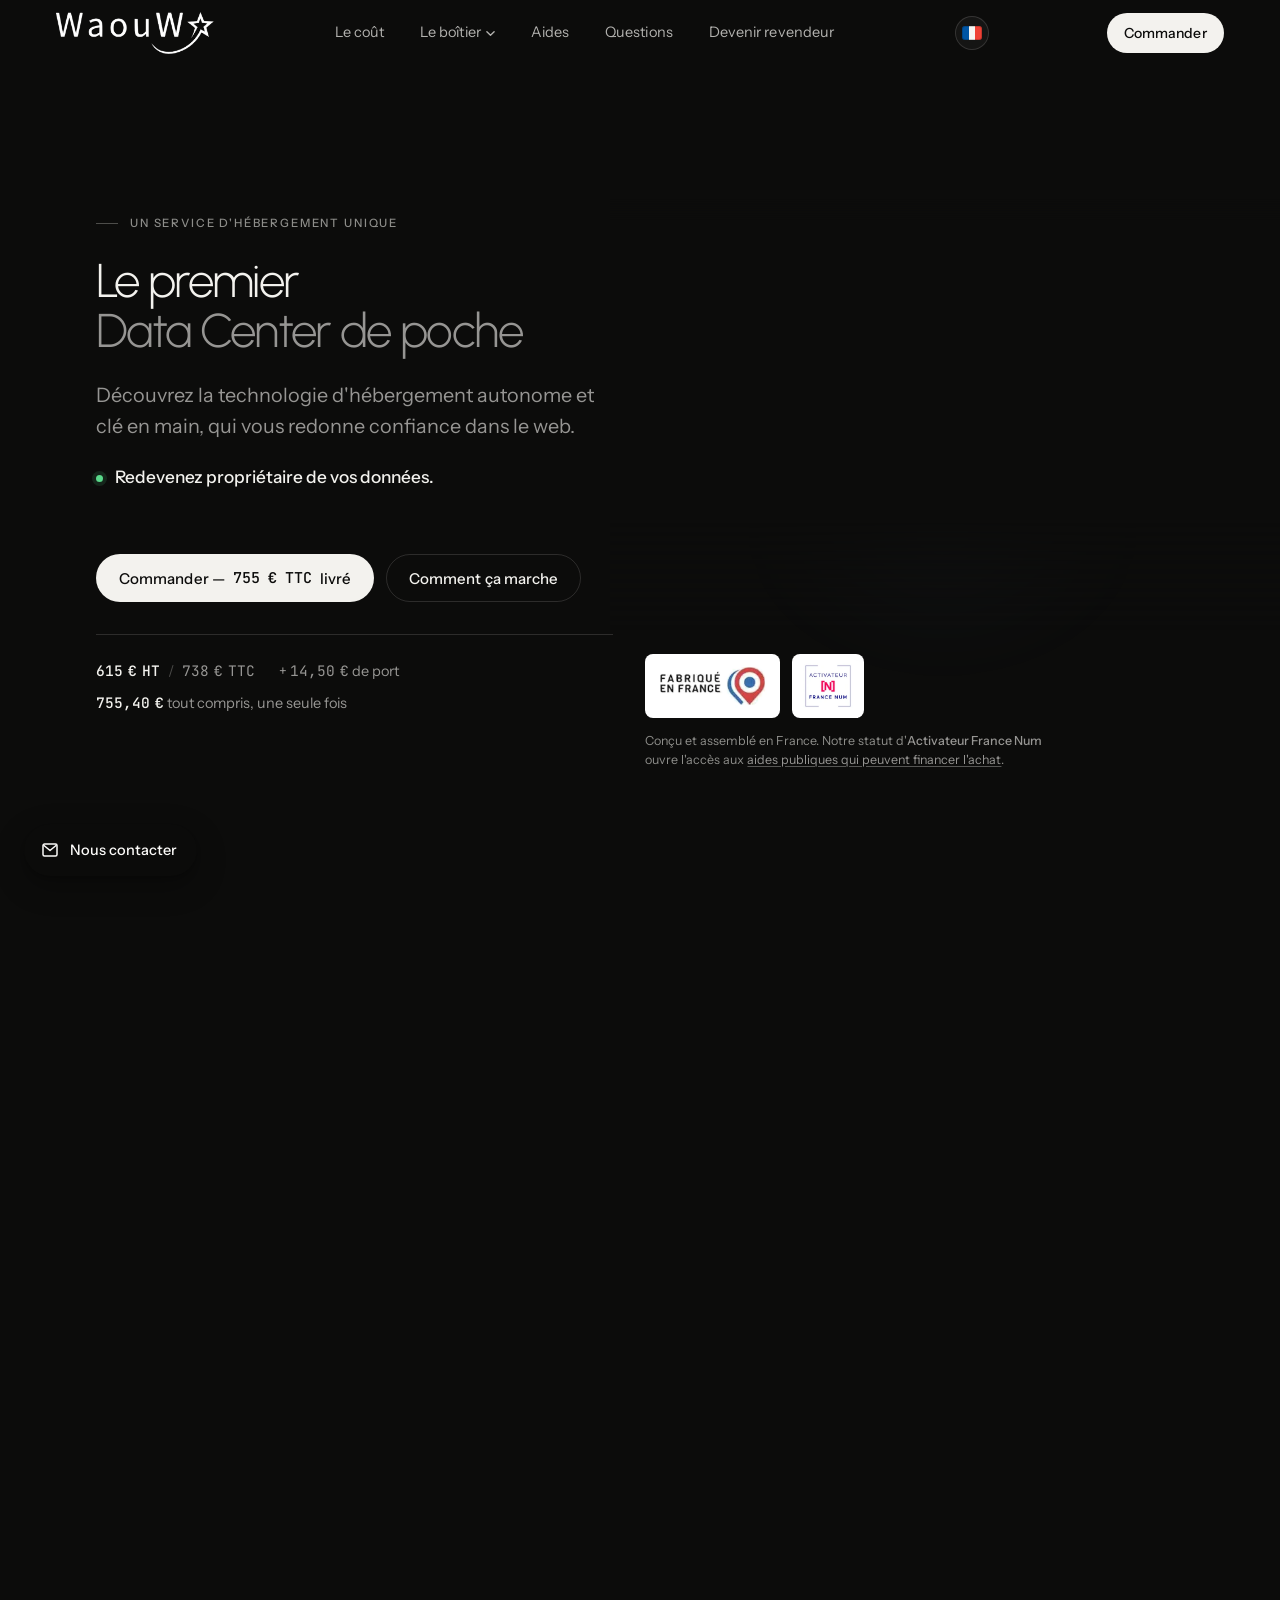
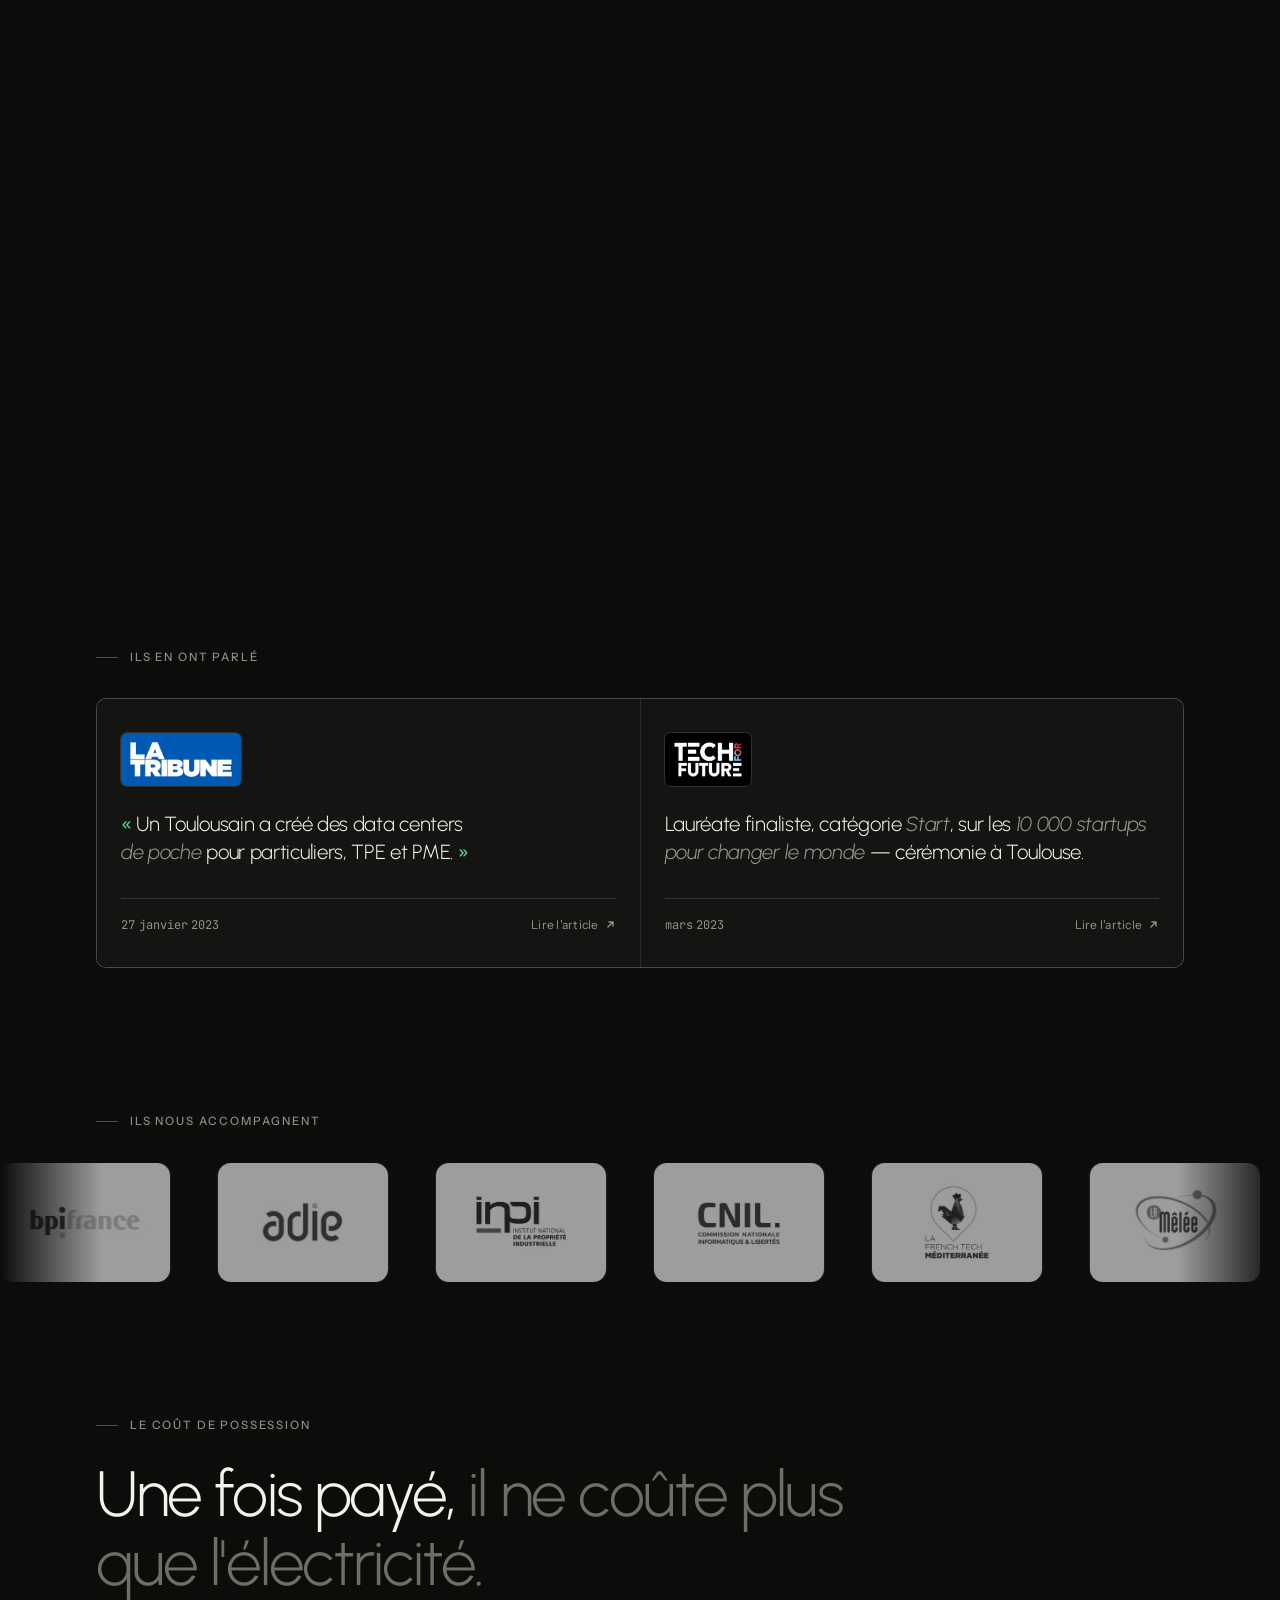
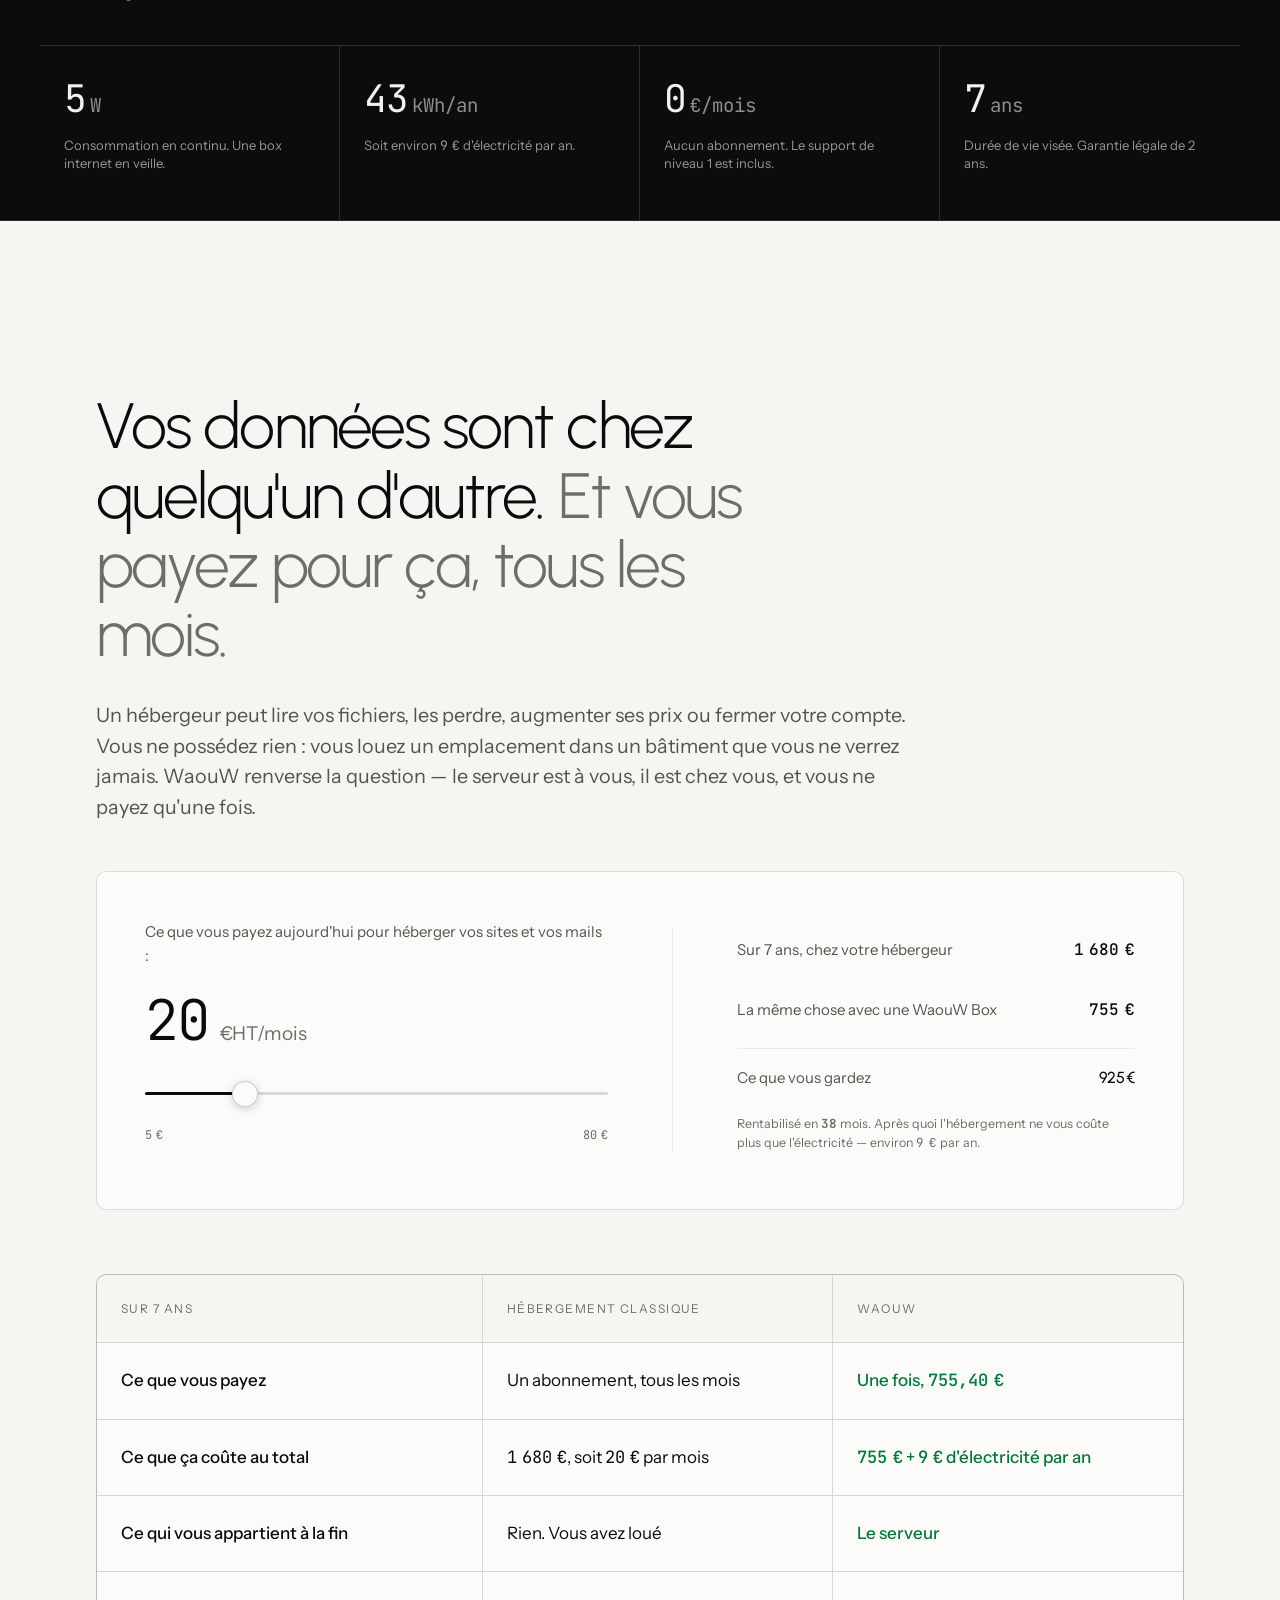
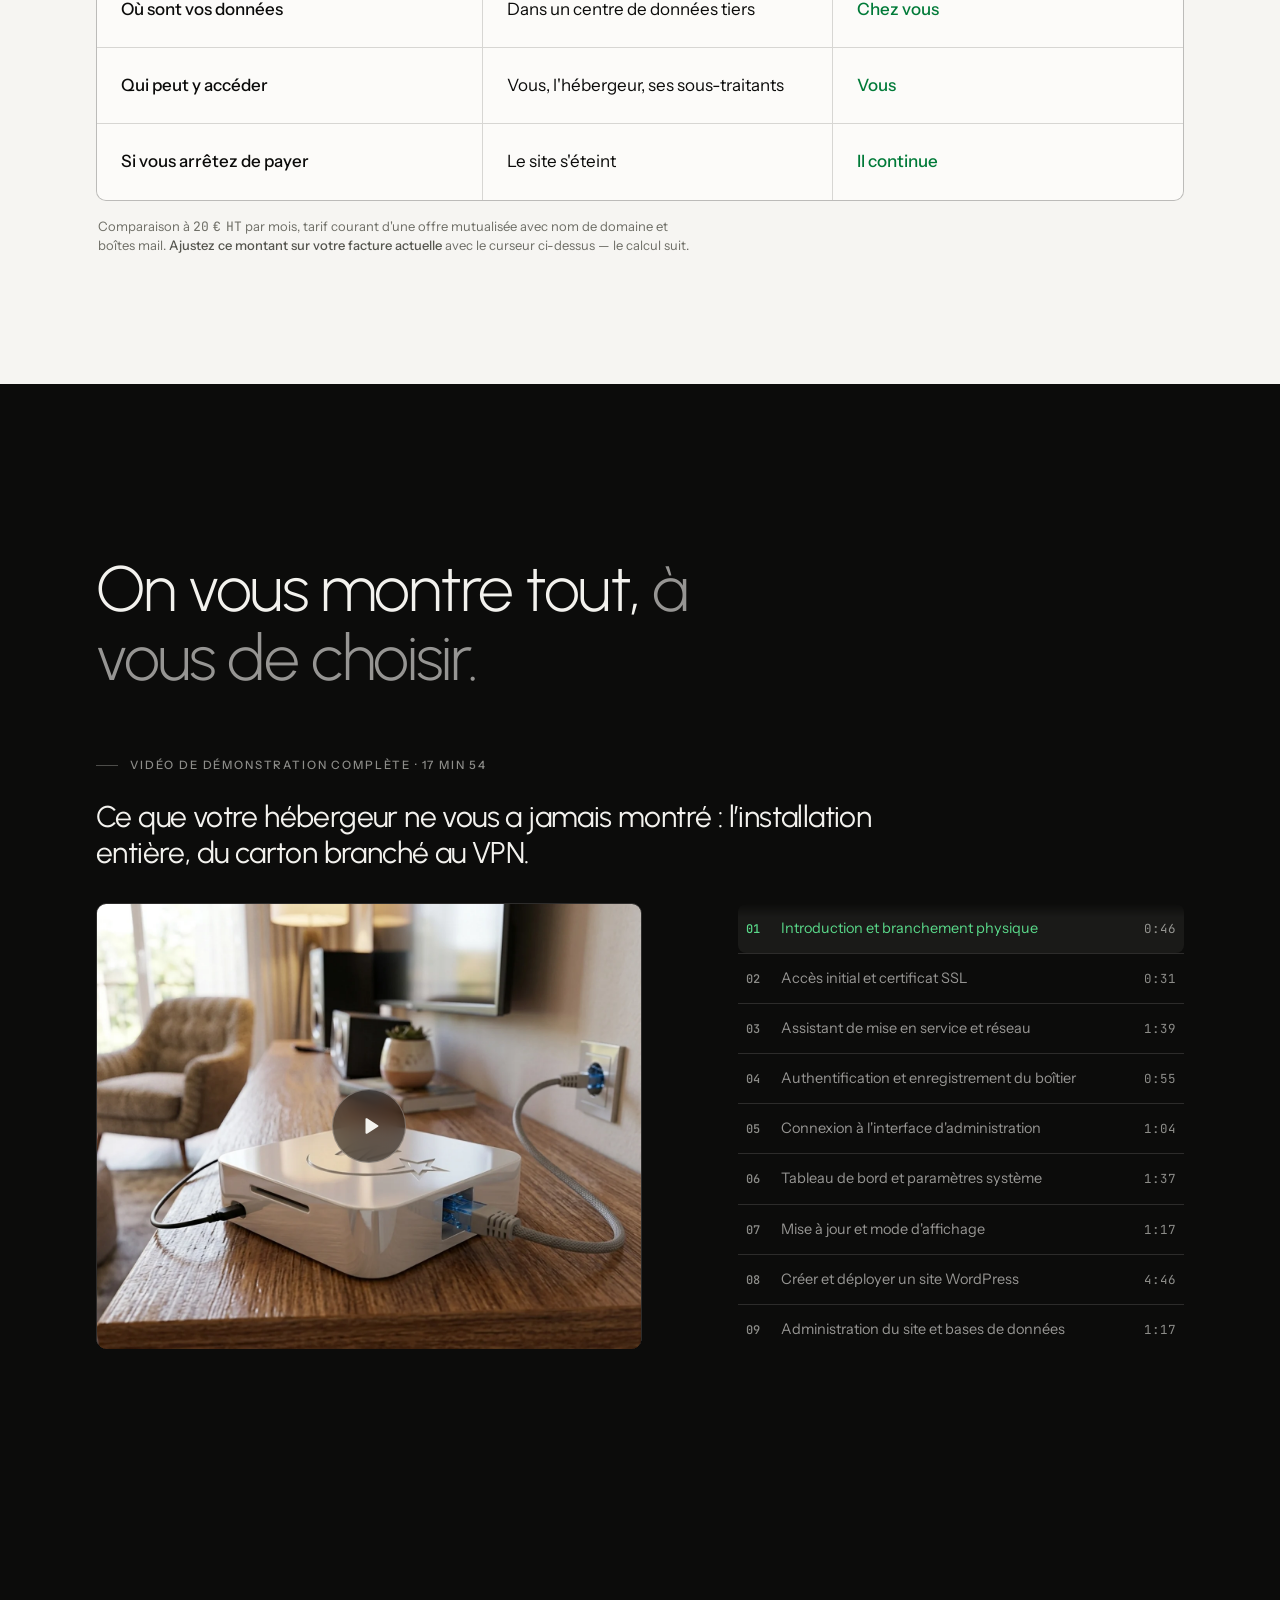
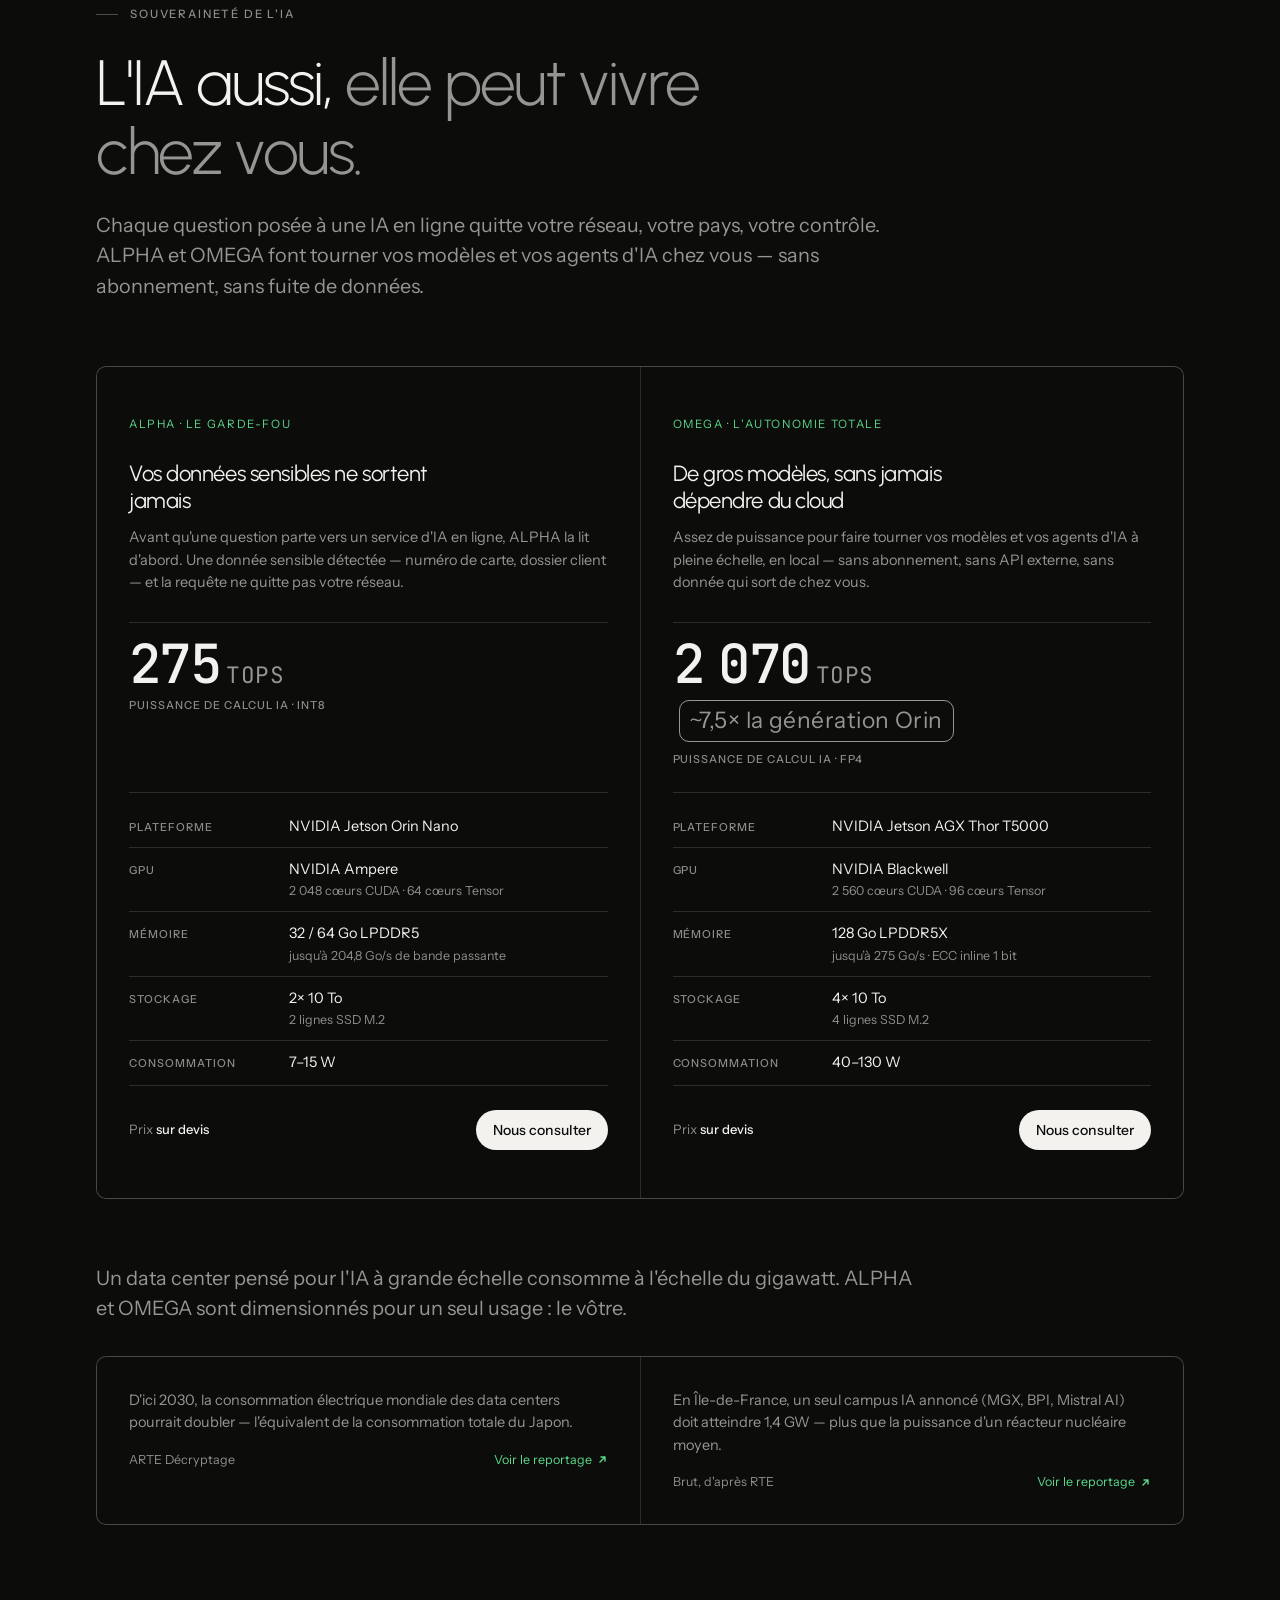
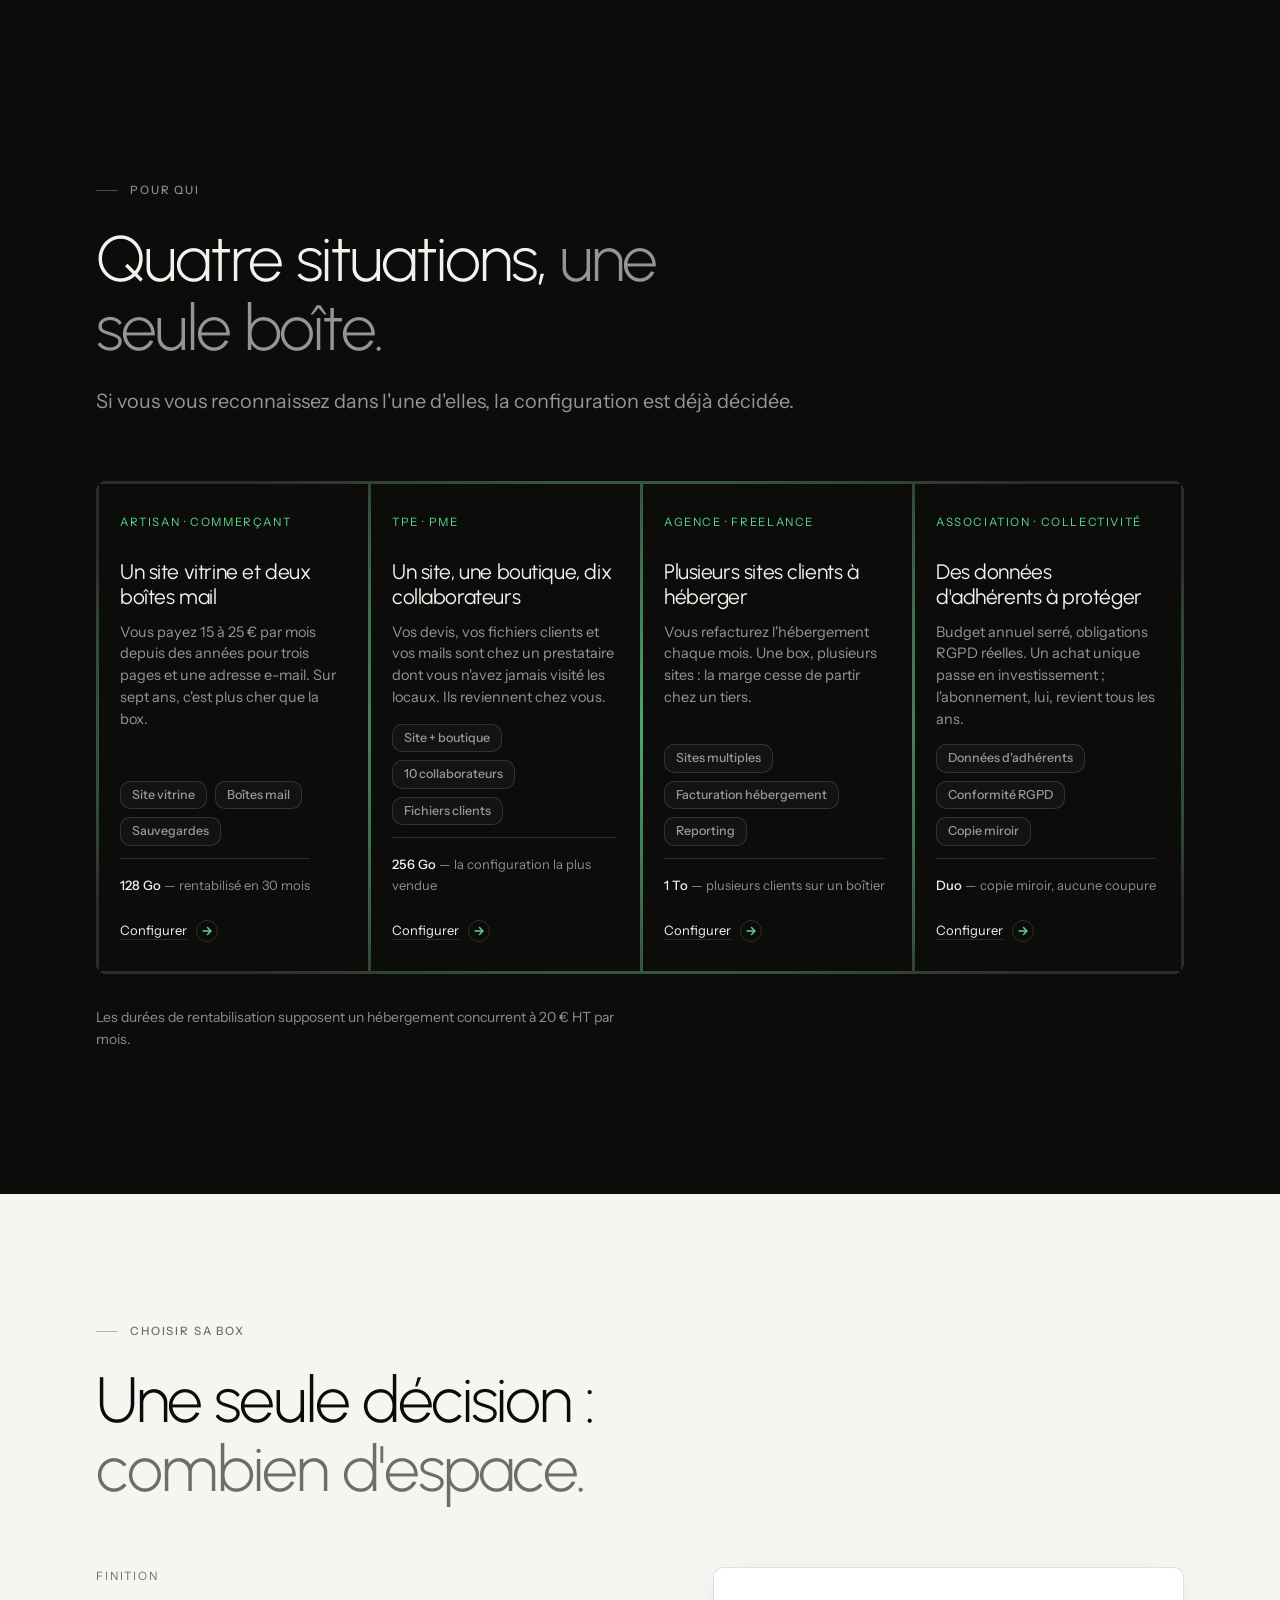
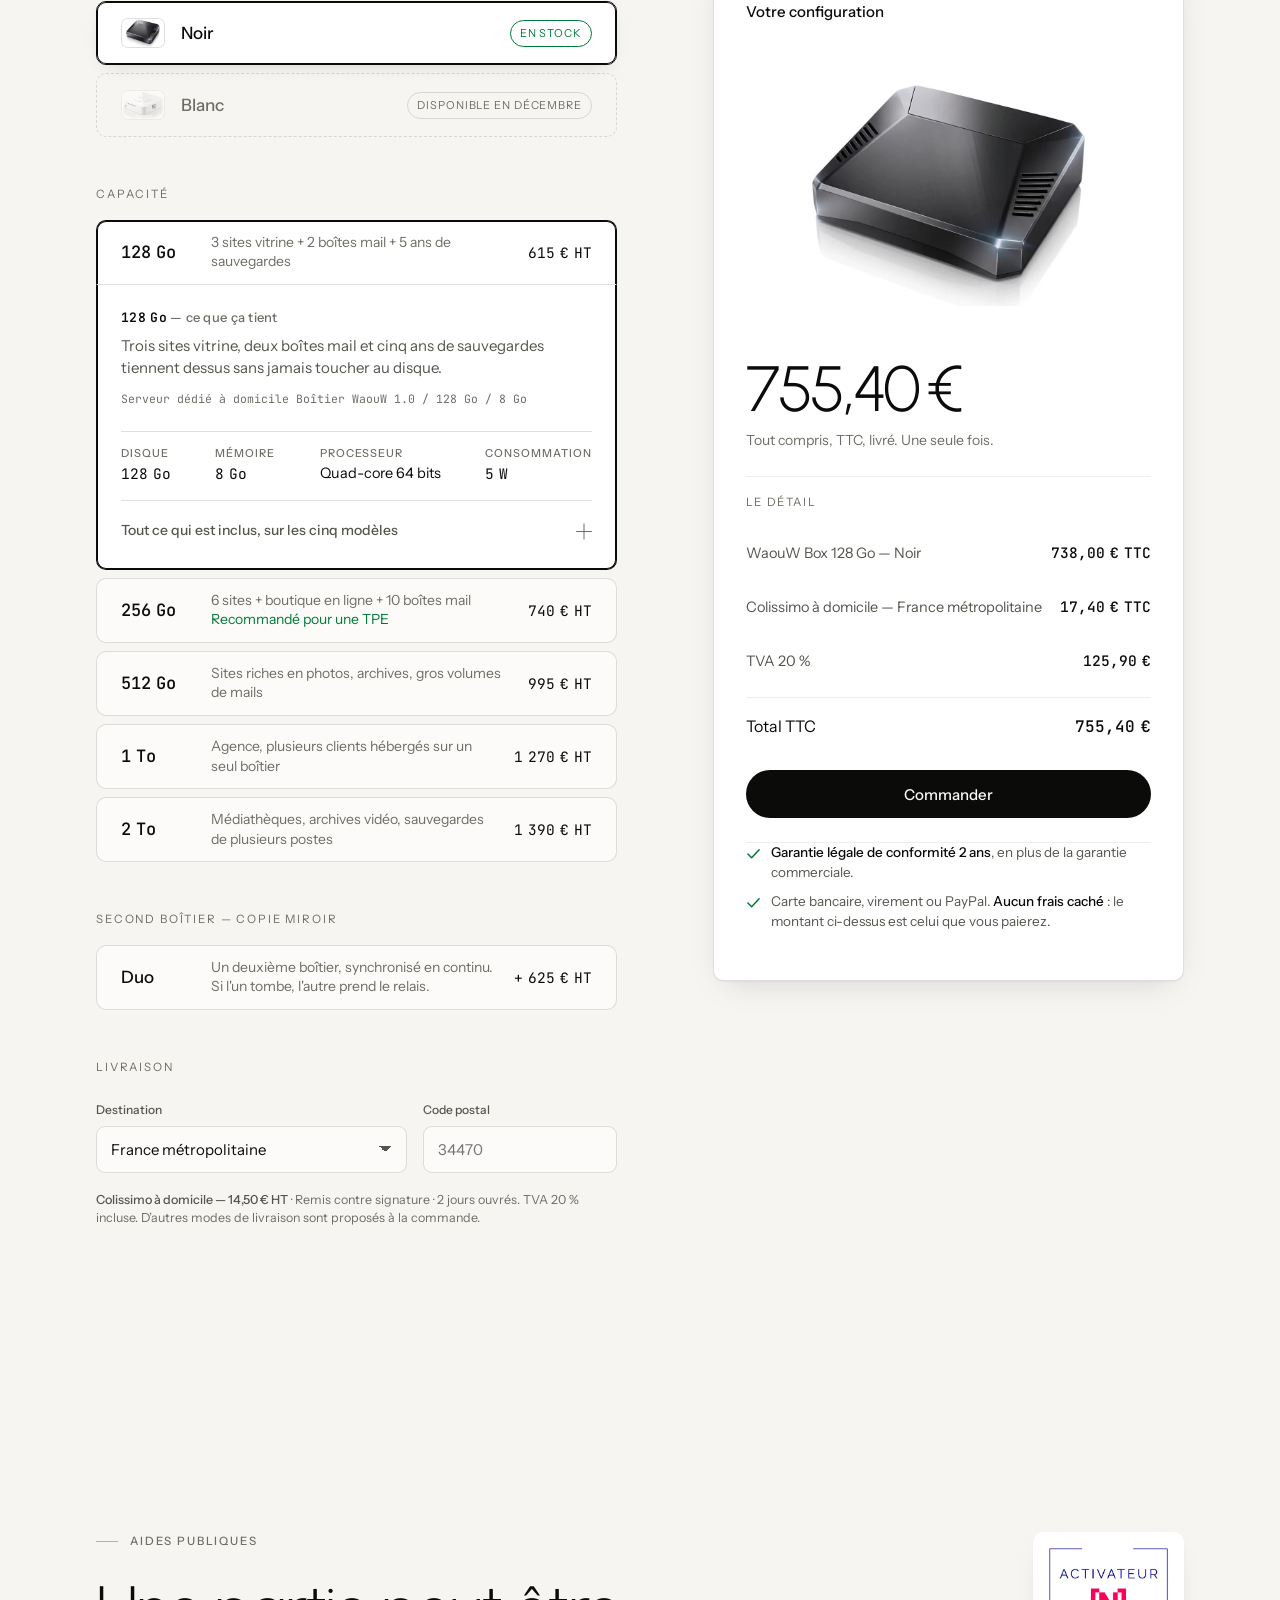
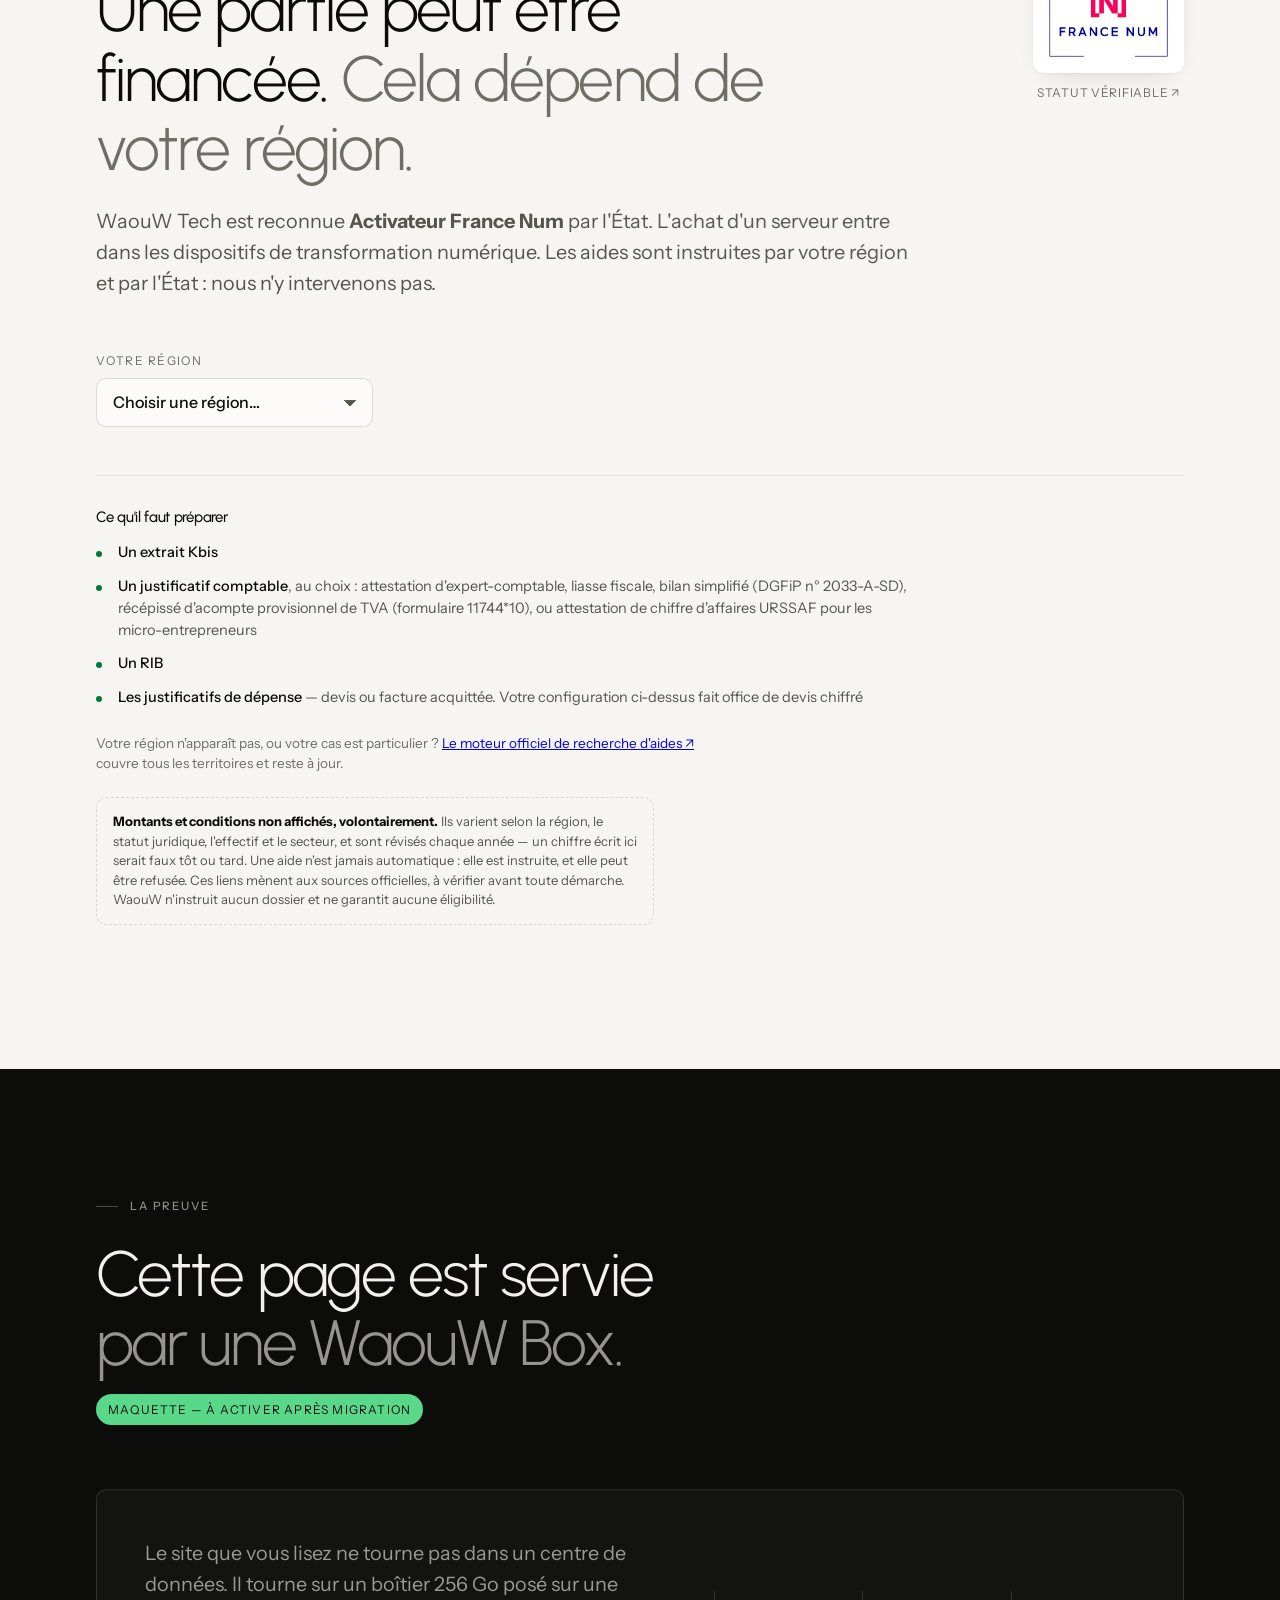
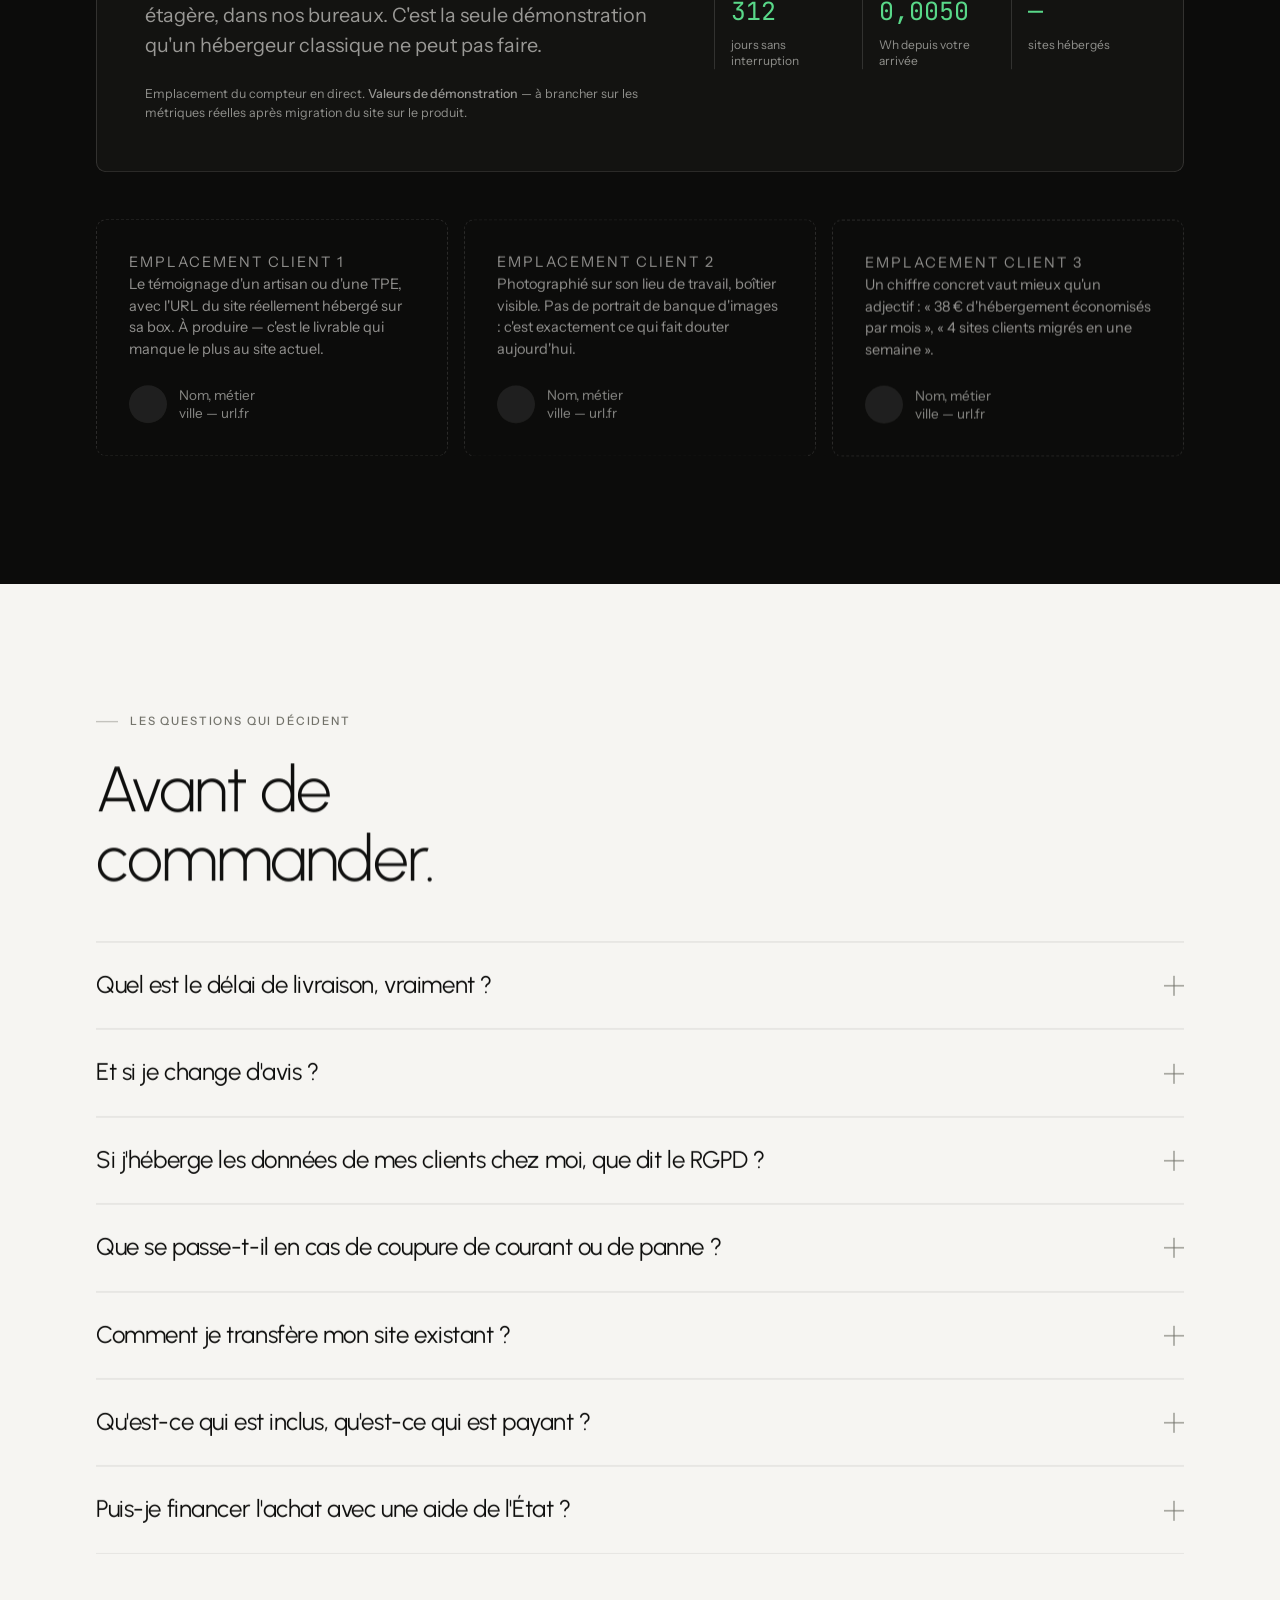
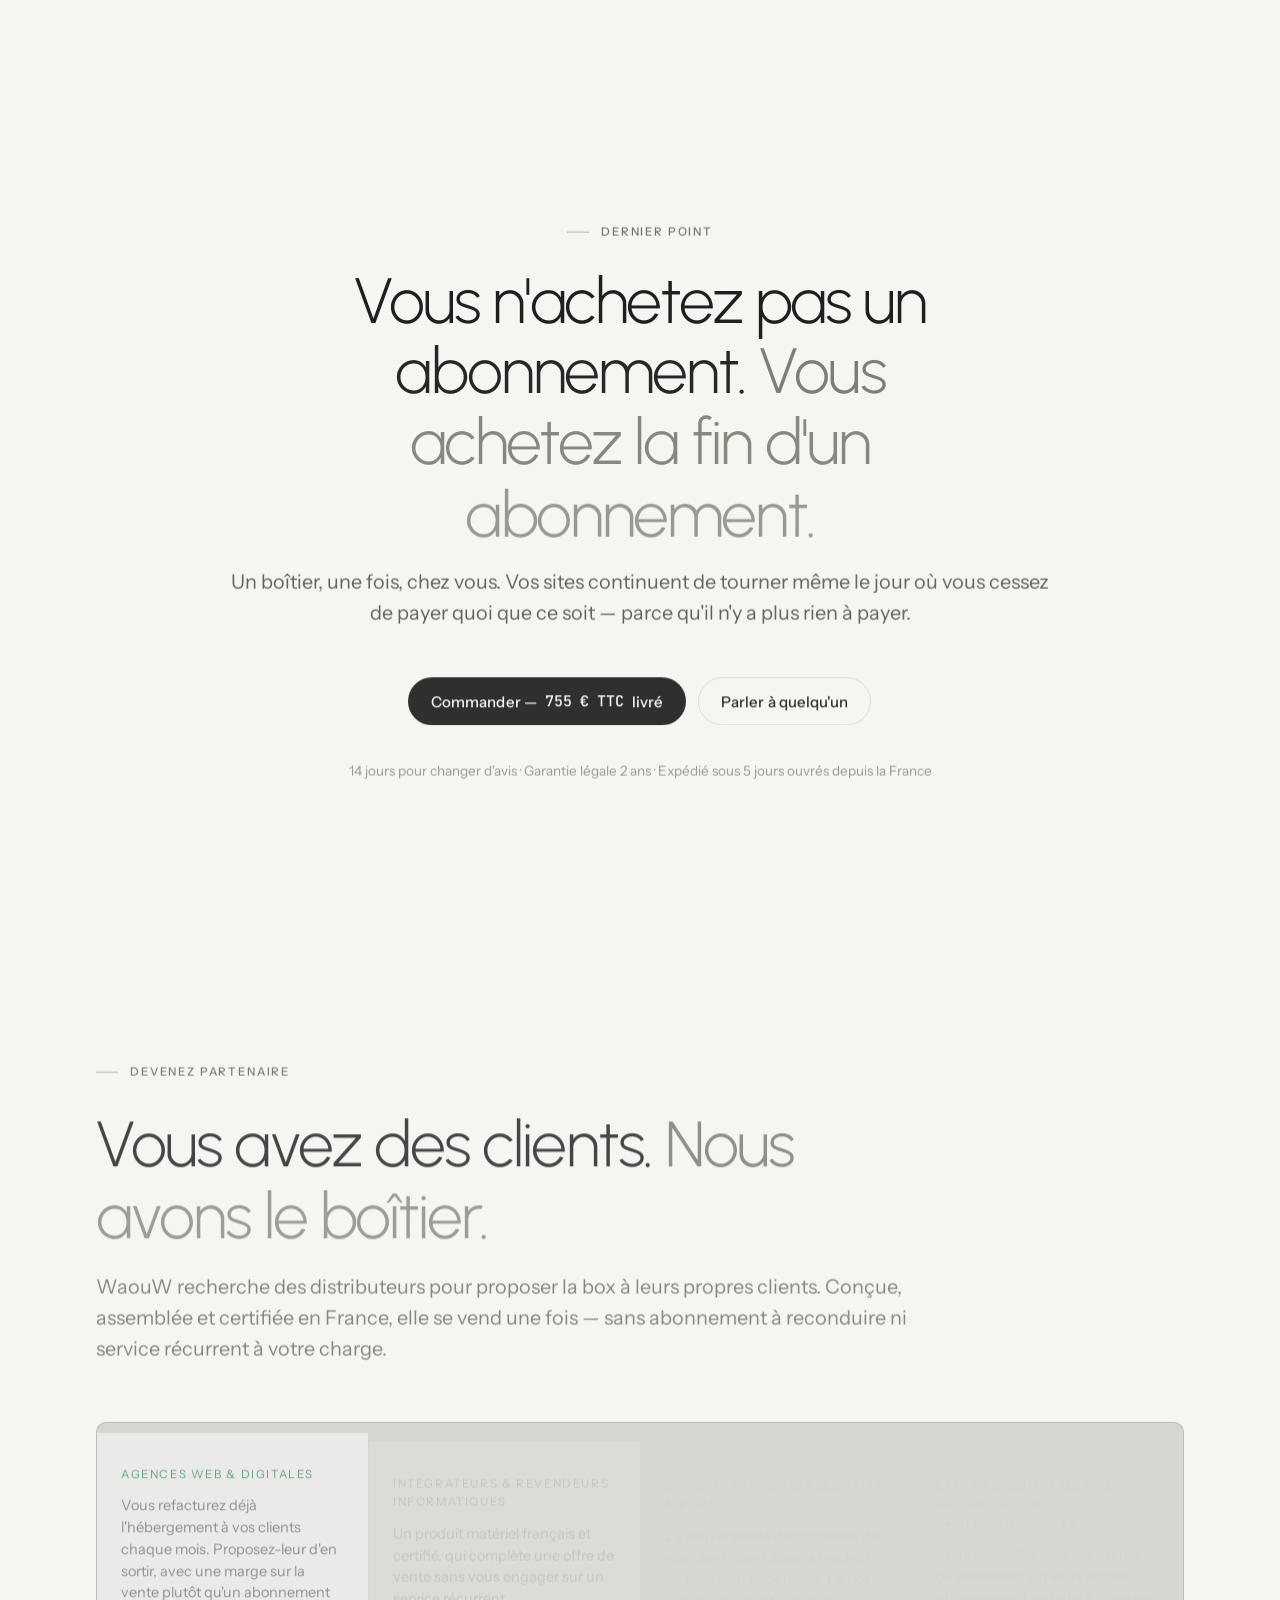
==== index.html @ ecba1785 "Add files via upload" ====
<!DOCTYPE html>
<html lang="fr">
<head>
<meta charset="utf-8">
<meta name="viewport" content="width=device-width,initial-scale=1,viewport-fit=cover">
<title>Héberger son site web chez soi — WaouW Box, serveur français</title>
<meta name="description" content="Hébergez vos sites web chez vous : un serveur de la taille d'une main derrière votre box. Vos mails, vos sauvegardes. 5 W, sans abonnement, fabriqué en France.">
<meta name="theme-color" content="#0C0C0B">

<!-- ============================================================
     MISE EN LIGNE — les quatre valeurs a changer, et rien d'autre.
     Cette page est aujourd'hui un apercu servi depuis GitHub Pages.
     Le jour ou elle devient https://www.waouw.tech/ :
       1. remplacer les trois URL ci-dessous par ce domaine ;
       2. SUPPRIMER la ligne <meta name="robots" content="noindex...">.
     Tant qu'elle reste un apercu, elle doit rester hors index : son
     contenu est tres proche de celui de waouw.tech et se placerait sur
     les memes requetes, au detriment du site officiel. S'ajoute a cela
     l'adresse du siege en pied de page et un paiement encore simule.
     ============================================================ -->
<link rel="canonical" href="https://designsprintexperts-art.github.io/waouw-preview/">
<meta name="robots" content="noindex,nofollow">

<meta property="og:type" content="website">
<meta property="og:site_name" content="WaouW">
<meta property="og:locale" content="fr_FR">
<meta property="og:url" content="https://designsprintexperts-art.github.io/waouw-preview/">
<meta property="og:title" content="Héberger son site web chez soi — WaouW Box, serveur français">
<meta property="og:description" content="Hébergez vos sites web chez vous : un serveur de la taille d'une main derrière votre box. Vos mails, vos sauvegardes. 5 W, sans abonnement, fabriqué en France.">
<meta property="og:image" content="https://designsprintexperts-art.github.io/waouw-preview/og-waouw.jpg">
<meta property="og:image:width" content="1200">
<meta property="og:image:height" content="630">
<meta property="og:image:alt" content="Le boîtier WaouW, un serveur web de la taille d'une main, fabriqué en France.">
<meta name="twitter:card" content="summary_large_image">
<meta name="twitter:title" content="Héberger son site web chez soi — WaouW Box, serveur français">
<meta name="twitter:description" content="Hébergez vos sites web chez vous : un serveur de la taille d'une main derrière votre box. Vos mails, vos sauvegardes. 5 W, sans abonnement, fabriqué en France.">
<meta name="twitter:image" content="https://designsprintexperts-art.github.io/waouw-preview/og-waouw.jpg">
<link rel="preconnect" href="https://fonts.googleapis.com">
<link rel="preconnect" href="https://fonts.gstatic.com" crossorigin>
<link href="https://fonts.googleapis.com/css2?family=Urbanist:ital,wght@0,300..600;1,300..400&family=Instrument+Sans:wght@400;500;600&family=JetBrains+Mono:wght@400;500&display=swap" rel="stylesheet">
<style>
/* ============================================================
   WaouW — Design System v1
   Un seul rythme, une seule courbe, un seul accent.
   ============================================================ */
:root{
  /* ---- couleur : tirée de l'objet (blanc/noir) + le vert du logo ---- */
  --paper:#F6F5F2;
  --paper-hi:#FCFBF9;
  --ink:#0B0B0A;
  --ink-2:#55554E;
  --ink-3:#6E6E66;        /* 4,71:1 sur papier — vérifié */
  --line:rgba(11,11,10,.13);
  --line-soft:rgba(11,11,10,.07);

  --night:#0C0C0B;
  --night-2:#141412;
  --on-night:#F3F2EE;
  --on-night-2:rgba(243,242,238,.60);
  --on-night-3:rgba(243,242,238,.56);  /* 5,5:1 sur nuit — vérifié */
  --line-night:rgba(243,242,238,.14);

  --accent:#007A38;          /* vert logo assombri — 4,9:1 sur papier */
  --accent-night:#5AD98A;    /* même vert, relevé pour le fond nuit */

  /* ---- rythme : 4/8 ---- */
  --s1:4px; --s2:8px; --s3:12px; --s4:16px; --s5:24px;
  --s6:32px; --s7:48px; --s8:64px; --s9:96px; --s10:128px;
  --gut:clamp(20px,5vw,56px);
  --max:1200px;
  --max-read:64ch;

  /* ---- une seule courbe pour tout ce qui n'est pas un ressort ---- */
  --ease:cubic-bezier(.2,.7,.3,1);
  --t-micro:140ms;
  --t-ui:240ms;

  --r:10px;  /* un seul rayon */
  --r-pill:999px;
}

*,*::before,*::after{box-sizing:border-box}
[hidden]{display:none !important}
html{-webkit-text-size-adjust:100%; scroll-behavior:smooth}
@media (prefers-reduced-motion:reduce){html{scroll-behavior:auto}}

body{
  margin:0; background:var(--paper); color:var(--ink);
  font:400 17px/1.6 "Instrument Sans",system-ui,-apple-system,sans-serif;
  -webkit-font-smoothing:antialiased; text-rendering:optimizeLegibility;
  overflow-x:clip;
}

/* ---------- typographie ---------- */
/* Les titres reprennent la lettre du logo : géométrique, bas de casse
   à grande hauteur d'x, 'a' à un étage. Urbanist en est l'équivalent libre
   le plus proche (proportions du W, du o et rapport x/capitale mesurés
   sur le sigle). Le tracking se resserre à mesure que le corps grandit. */
.display,h1,h2,h3{
  font-family:"Urbanist",system-ui,sans-serif;
  font-weight:300; font-synthesis:none; margin:0;
}
h1{font-size:clamp(42px,5vw,70px); line-height:1.05; letter-spacing:-.035em}
h2{font-size:clamp(35px,5vw,66px); line-height:1.08; letter-spacing:-.03em}
h3{font-size:clamp(23px,2.4vw,30px); line-height:1.2; letter-spacing:-.02em; font-weight:400}
p{margin:0 0 var(--s4)}
.lede{font-size:clamp(18px,1.55vw,21px); line-height:1.55; color:var(--ink-2); max-width:var(--max-read)}
.dim{color:var(--ink-3)}
.night .lede{color:var(--on-night-2)}
em,.it{font-style:italic}

.eyebrow{
  font-size:11.5px; font-weight:500; letter-spacing:.16em; text-transform:uppercase;
  color:var(--ink-3); font-family:"Instrument Sans",sans-serif; margin:0 0 var(--s5);
  display:flex; align-items:center; gap:var(--s3);
}
.eyebrow::before{content:""; width:22px; height:1px; background:currentColor; opacity:.5; flex:none}
@media (max-width:600px){.eyebrow{align-items:flex-start} .eyebrow::before{margin-top:7px}}
.night .eyebrow{color:var(--on-night-3)}

/* Chiffres en chasse fixe : l'espace y vaut une pleine largeur de caractère,
   ce qui décollait le « € » du montant et écartait aussi les milliers.
   word-spacing resserre les deux d'un coup — y compris sur les prix calculés
   en JS, qu'aucune retouche de balisage n'aurait atteints. La typographie
   française veut de toute façon une espace fine devant le symbole monétaire. */
.num{
  font-family:"JetBrains Mono",ui-monospace,monospace;
  font-variant-numeric:tabular-nums; font-feature-settings:"tnum" 1;
  word-spacing:-.28em;
}
/* Certains blocs portent .num pour les chiffres tabulaires mais repassent en
   Urbanist, où l'espace ne fait déjà qu'un quart de cadratin : le retrait prévu
   pour la chasse fixe y collerait le symbole au montant. On y revient à une
   fine, dosée pour cette fonte. */
/* .calc__big est en Urbanist, pas en chasse fixe : le word-spacing de .num,
   calibre sur JetBrains Mono ou l'espace vaut une pleine chasse, y mangeait
   l'espace avant le symbole — « 925EUR » colle. */
.ticket__big, .calc__big, .calc__val, .ribbon__v, .close__cta .num, .btn .num{word-spacing:-.09em}

/* ---------- layout ---------- */
.wrap{max-width:var(--max); margin-inline:auto; padding-inline:var(--gut)}
section{padding-block:clamp(72px,10vw,var(--s10))}
.night{background:var(--night); color:var(--on-night)}
.night h1,.night h2,.night h3{color:var(--on-night)}
.rule{height:1px; background:var(--line); border:0; margin:0}
.night .rule{background:var(--line-night)}

/* ============================================================
   Chrome : barre de navigation translucide (matériau, pas bandeau)
   ============================================================ */
.nav{
  position:fixed; inset-block-start:0; inset-inline:0; z-index:100;
  display:flex; align-items:center; gap:var(--s5);
  padding:11px var(--gut);
  background:rgba(12,12,11,0);
  backdrop-filter:blur(0px); -webkit-backdrop-filter:blur(0px);
  transition:background var(--t-ui) var(--ease), backdrop-filter var(--t-ui) var(--ease), box-shadow var(--t-ui) var(--ease);
}
.nav[data-solid="1"]{
  background:rgba(12,12,11,.66);
  backdrop-filter:blur(22px) saturate(170%); -webkit-backdrop-filter:blur(22px) saturate(170%);
  box-shadow:0 1px 0 rgba(243,242,238,.10);
}
.nav.on-paper[data-solid="1"]{
  background:rgba(246,245,242,.72);
  box-shadow:0 1px 0 var(--line);
}
.nav__logo{display:flex; align-items:center; flex:none; padding:0; min-height:44px}
.nav__logo img{height:42px; width:auto; display:block;
  filter:brightness(0) invert(1);              /* sur nuit */
  transition:filter var(--t-ui) var(--ease)}
.nav.on-paper .nav__logo img{filter:none}      /* sur papier */
@media (max-width:600px){.nav__logo img{height:36px}}
/* nowrap : sans lui, un libellé de deux mots se casse en deux lignes au lieu
   de déborder — la barre grandit en hauteur, et un contrôle de largeur ne voit
   rien. L'écart se resserre sous 1180px, là où sept entrées et le bouton se
   disputent la place. */
.nav__links{display:flex; gap:var(--s6); margin-inline:auto}
.nav__links a{white-space:nowrap}
@media (min-width:900px) and (max-width:1180px){ .nav__links{gap:var(--s4)} }
.nav a:not(.btn):not(.nav__logo){
  color:var(--on-night); text-decoration:none; font-size:14.5px; letter-spacing:.005em;
  opacity:.72; transition:opacity var(--t-micro) var(--ease);
  padding:10px 2px; min-height:44px; display:inline-flex; align-items:center;
}
.nav a:not(.btn):not(.nav__logo):hover,.nav a:not(.btn):not(.nav__logo):focus-visible{opacity:1}
.nav.on-paper a:not(.btn):not(.nav__logo){color:var(--ink)}

/* ---- sous-menu « Le boîtier » (desktop) : même mécanique que le
   sélecteur de langue juste plus bas (bouton + popover), au clic
   comme au survol — un menu de nav se découvre aussi bien en passant
   dessus qu'en cliquant. Le bouton n'est pas un <a> : le générique
   ci-dessus ne le touche pas, ses propriétés sont donc reprises ici. ---- */
.nav__drop{position:relative}
.nav__drop-btn{
  display:inline-flex; align-items:center; gap:5px; min-height:44px; padding:10px 2px;
  border:0; background:transparent; cursor:pointer;
  color:var(--on-night); font:inherit; font-size:14.5px; letter-spacing:.005em; white-space:nowrap;
  opacity:.72; transition:opacity var(--t-micro) var(--ease);
}
.nav__drop-btn:hover, .nav__drop-btn:focus-visible, .nav__drop-btn[aria-expanded="true"]{opacity:1}
.nav.on-paper .nav__drop-btn{color:var(--ink)}
.nav__drop-ic{width:9px; height:9px; flex:none; transition:transform var(--t-ui) var(--ease)}
.nav__drop-btn[aria-expanded="true"] .nav__drop-ic{transform:rotate(180deg)}
.nav__drop-pop{
  position:absolute; top:calc(100% + 10px); left:0; z-index:60;
  display:flex; flex-direction:column; gap:2px; min-width:190px;
  padding:6px; border-radius:var(--r); background:var(--night);
  border:1px solid var(--line-night); box-shadow:0 12px 32px rgba(0,0,0,.28);
  opacity:0; visibility:hidden; transform:translateY(-6px);
  transition:opacity var(--t-ui) var(--ease), transform var(--t-ui) var(--ease), visibility 0s linear var(--t-ui);
}
.nav__drop-pop[data-open]{opacity:1; visibility:visible; transform:translateY(0); transition:opacity var(--t-ui) var(--ease), transform var(--t-ui) var(--ease), visibility 0s}
/* #id : la seule façon propre de battre la spécificité du générique
   `.nav a:not(.btn):not(.nav__logo)` ci-dessus sans dupliquer ses
   propriétés une à une ni recourir à !important. La couleur DOIT être
   reprise ici : `.nav.on-paper a:not(.btn):not(.nav__logo)` la bascule
   en encre foncée dès que la barre passe sur fond clair, alors que ce
   popover reste toujours sur fond nuit — texte foncé sur fond foncé,
   invisible. Bug constaté en bas de page, barre en mode papier. */
#navDropPop a{
  width:100%; padding:9px 12px; border-radius:calc(var(--r) - 4px); opacity:1;
  font:500 14px "Instrument Sans",sans-serif; color:var(--on-night);
}
#navDropPop a:hover, #navDropPop a:focus-visible{background:rgba(243,242,238,.07); opacity:1}

/* le bouton de la barre inverse avec le matériau, jamais avec le texte */
.nav .btn{--bg:var(--on-night); --fg:var(--night)}
.nav.on-paper .btn{--bg:var(--ink); --fg:var(--paper-hi)}
.nav__cta{margin-inline-start:auto}
@media (max-width:860px){
  .nav__links{display:none}
  .nav__cta{margin-inline-start:auto}
  .langsw{display:none}   /* remplacé sous 861px par la ligne de drapeaux du tiroir */
}

/* ---- menu mobile : le bouton vit dans la barre, le panneau
   prend l'écran entier — pas de demi-mesure sur un si petit
   espace ---- */
.nav__burger{display:none; position:relative; flex:none; width:44px; height:44px; margin-inline-start:2px; border:0; padding:0; background:transparent; cursor:pointer}
.nav__burger span{position:absolute; left:11px; width:22px; height:1.5px; border-radius:1px; background:var(--on-night); transition:transform var(--t-ui) var(--ease), opacity var(--t-micro) var(--ease), background var(--t-ui) var(--ease)}
.nav__burger span:nth-child(1){top:16px}
.nav__burger span:nth-child(2){top:21.5px}
.nav__burger span:nth-child(3){top:27px}
.nav.on-paper .nav__burger span{background:var(--ink)}
.nav__burger[aria-expanded="true"] span:nth-child(1){top:21.5px; transform:rotate(45deg)}
.nav__burger[aria-expanded="true"] span:nth-child(2){opacity:0}
.nav__burger[aria-expanded="true"] span:nth-child(3){top:21.5px; transform:rotate(-45deg)}
@media (max-width:860px){.nav__burger{display:block}}

/* le panneau reste toujours au fond de la nuit, même ouvert
   depuis une section claire — sinon le bouton devient illisible
   sur son propre panneau */
.nav[data-menu-open]{background:rgba(12,12,11,.92) !important; backdrop-filter:blur(22px) saturate(170%) !important; -webkit-backdrop-filter:blur(22px) saturate(170%) !important}
.nav[data-menu-open] .nav__logo img{filter:brightness(0) invert(1) !important}
.nav[data-menu-open] .nav__burger span{background:var(--on-night) !important}
.nav[data-menu-open] .btn{--bg:var(--on-night) !important; --fg:var(--night) !important}

.nav__drawer{
  position:fixed; inset:0; z-index:99;
  display:flex; flex-direction:column; gap:var(--s8);
  /* centré verticalement quand tout tient à l'écran ; sur un mobile en
     paysage (huit liens + CTA ne rentrent plus sous ~480px de haut),
     "center" seul rend le haut de la liste inatteignable au scroll —
     piège classique du centrage flex avec overflow. "safe center" bascule
     seul sur un alignement en haut, scrollable, dès que ça déborde. */
  justify-content:center;
  justify-content:safe center;
  padding:var(--s9) var(--gut);
  background:rgba(12,12,11,.98);
  backdrop-filter:blur(24px) saturate(170%); -webkit-backdrop-filter:blur(24px) saturate(170%);
  opacity:0; transform:translateY(-10px); visibility:hidden; overflow-y:auto;
  transition:opacity var(--t-ui) var(--ease), transform var(--t-ui) var(--ease), visibility 0s linear var(--t-ui);
}
.nav__drawer[data-open="1"]{
  opacity:1; transform:translateY(0); visibility:visible;
  transition:opacity var(--t-ui) var(--ease), transform var(--t-ui) var(--ease), visibility 0s;
}
.nav__drawer-links{display:flex; flex-direction:column; gap:2px}
.nav__drawer-links a{
  color:var(--on-night); text-decoration:none;
  font-family:"Urbanist",system-ui,sans-serif; font-weight:300; letter-spacing:-.01em;
  font-size:clamp(27px,7.6vw,34px); line-height:1.3;
  padding:11px 0; border-bottom:1px solid var(--line-night);
  min-height:44px; display:flex; align-items:center;
}
.nav__drawer-links a:last-child{border-bottom:0}

/* ---- sous-menu « Le boîtier » (tiroir mobile) : <details> natif, pas de
   survol au doigt. summary reprend le gabarit des liens du tiroir ; le
   corps déplié, plus petit et en retrait, signale sans ambiguïté qu'il
   s'agit d'un niveau secondaire. L'ouverture est animée par le module 9
   (spring), qui cible déjà .faq__a et .spec__body sur le même sélecteur
   générique `details`. ---- */
.nav__drop-d{border-bottom:1px solid var(--line-night)}
.nav__drop-summary{
  color:var(--on-night); cursor:pointer; list-style:none;
  font-family:"Urbanist",system-ui,sans-serif; font-weight:300; letter-spacing:-.01em;
  font-size:clamp(27px,7.6vw,34px); line-height:1.3;
  padding:11px 0; min-height:44px;
  display:flex; align-items:center; justify-content:space-between; gap:var(--s4);
}
.nav__drop-summary::-webkit-details-marker{display:none}
.nav__drop-summary .nav__drop-ic{width:15px; height:15px; flex:none; transition:transform var(--t-ui) var(--ease)}
.nav__drop-d[open] .nav__drop-summary .nav__drop-ic{transform:rotate(180deg)}
.nav__drop-body{display:flex; flex-direction:column; gap:2px; padding:0 0 var(--s4) var(--s3)}
.nav__drop-body a{
  color:var(--on-night-2); text-decoration:none; border-bottom:0;
  font-family:"Instrument Sans",sans-serif; font-weight:500; letter-spacing:0;
  font-size:19px; line-height:1.4;
  padding:9px 0; min-height:44px; display:flex; align-items:center;
}
.nav__drawer-cta{margin-top:var(--s3); align-self:stretch; justify-content:center}
@media (min-width:861px){.nav__drawer{display:none}}

/* ============================================================
   DRAPEAUX — dessinés en CSS (dégradés), pas en image : un seul
   petit bloc de règles porte les quatre, pas d'asset à charger,
   pas de token __FLAG__ de plus dans build.sh.
   ============================================================ */
.flag{display:inline-block; width:20px; height:14px; flex:none; border-radius:3px; overflow:hidden; position:relative; box-shadow:inset 0 0 0 1px rgba(0,0,0,.18)}
.flag--fr{background:linear-gradient(90deg,#0055A4 0 33.3%,#F6F5F2 33.3% 66.6%,#EF4135 66.6%)}
.flag--de{background:linear-gradient(180deg,#0B0B0A 0 33.3%,#DD0000 33.3% 66.6%,#FFCE00 66.6%)}
.flag--es{background:linear-gradient(180deg,#AA151B 0 25%,#F1BF00 25% 75%,#AA151B 75%)}
.flag--us{background:repeating-linear-gradient(180deg,#B22234 0 10.8%,#F6F5F2 10.8% 21.6%)}
.flag--us::before{content:""; position:absolute; left:0; top:0; width:42%; height:53.8%; background:#3C3B6E}

/* déclencheur nav desktop : un seul drapeau, le popover s'ouvre par-dessus */
.langsw{position:relative; flex:none}
.langsw__c{
  display:flex; align-items:center; justify-content:center;
  width:34px; height:34px; border-radius:50%; border:1px solid var(--line-night);
  background:rgba(243,242,238,.04); cursor:pointer; padding:0;
}
.nav.on-paper .langsw__c{border-color:var(--line); background:var(--paper-hi)}
.langsw__pop{
  position:absolute; top:calc(100% + 10px); right:0; z-index:60;
  display:flex; flex-direction:column; gap:2px; min-width:150px;
  padding:6px; border-radius:var(--r); background:var(--night);
  border:1px solid var(--line-night); box-shadow:0 12px 32px rgba(0,0,0,.28);
  opacity:0; visibility:hidden; transform:translateY(-6px);
  transition:opacity var(--t-ui) var(--ease), transform var(--t-ui) var(--ease), visibility 0s linear var(--t-ui);
}
.langsw__pop[data-open]{opacity:1; visibility:visible; transform:translateY(0); transition:opacity var(--t-ui) var(--ease), transform var(--t-ui) var(--ease), visibility 0s}
.langsw__o{
  display:flex; align-items:center; gap:10px; width:100%; padding:9px 10px; border-radius:calc(var(--r) - 4px);
  border:0; background:transparent; color:var(--on-night); font:500 14px "Instrument Sans",sans-serif; text-align:left; cursor:pointer;
}
.langsw__o:hover, .langsw__o:focus-visible{background:rgba(243,242,238,.07)}
.langsw__o[aria-current="true"]{color:var(--accent-night)}

/* rangée mobile, dans le tiroir — quatre drapeaux, comme demandé */
.langsw-row{display:flex; gap:10px; justify-content:center; margin-top:var(--s2)}
.langsw-row__f{
  display:flex; align-items:center; justify-content:center;
  padding:8px; border-radius:calc(var(--r) - 2px); border:1px solid transparent; background:transparent; cursor:pointer;
}
.langsw-row__f .flag{width:28px; height:19px}
.langsw-row__f[aria-pressed="true"]{border-color:var(--accent-night); background:rgba(90,217,138,.08)}

/* ============================================================
   Boutons : deux, sur tout le site. Retour au pointer-down.
   ============================================================ */
.btn{
  --bg:var(--ink); --fg:var(--paper-hi); --bd:transparent;
  display:inline-flex; align-items:center; justify-content:center; gap:var(--s2);
  min-height:48px; padding:0 22px; border-radius:var(--r-pill);
  background:var(--bg); color:var(--fg); border:1px solid var(--bd);
  font:500 15px/1 "Instrument Sans",sans-serif; letter-spacing:.005em;
  text-decoration:none; cursor:pointer; white-space:nowrap;
  transition:transform var(--t-micro) var(--ease), opacity var(--t-micro) var(--ease), background var(--t-micro) var(--ease), border-color var(--t-micro) var(--ease);
  will-change:transform;
}
.btn:hover{opacity:.88}
.btn[data-press="1"]{transform:scale(.968)}
.btn--ghost{--bg:transparent; --fg:var(--ink); --bd:var(--line)}
.btn--ghost:hover{--bd:rgba(11,11,10,.34); opacity:1}
.night .btn,.btn--light{--bg:var(--on-night); --fg:var(--night)}
.night .btn--ghost{--bg:transparent; --fg:var(--on-night); --bd:var(--line-night)}
.night .btn--ghost:hover{--bd:rgba(243,242,238,.42)}
.btn--sm{min-height:40px; padding:0 16px; font-size:14px}
:focus-visible{outline:2px solid var(--accent); outline-offset:3px; border-radius:4px}
.night :focus-visible{outline-color:var(--accent-night)}

/* ============================================================
   1 — HERO
   ============================================================ */
/* Deux régimes, une seule formule de progression (voir module 18).
   Mobile : hauteur naturelle. Le hero empilé fait déjà près de deux écrans,
   la course de scrub existe sans rien ajouter.
   Bureau : la section est allongée et son contenu épinglé — c'est cette
   hauteur excédentaire qui devient la course du film. 240vh d'enveloppe pour
   140vh de course utile : environ une gestuelle et demie de molette pour
   traverser les dix secondes, sans enterrer la preuve presse qui suit. */
/* padding-block:0 est indispensable, pas cosmétique : la règle générique
   `section` impose 128px en haut et en bas. L'ancienne règle .hero les
   écrasait ; maintenant que la respiration appartient au panneau épinglé,
   sans cette remise à zéro le panneau démarrerait 128px trop bas et sa
   dernière ligne — le badge d'origine — passerait sous la ligne de flottaison. */
.hero{position:relative; padding-block:0}
.hero__stick{position:relative; padding-block:calc(var(--s8) + 56px) var(--s8); overflow:clip}
@media (min-width:960px){
  .hero{height:240vh}
  .hero__stick{
    position:sticky; inset-block-start:0; height:100svh;
    display:flex; flex-direction:column; justify-content:center;
    /* La respiration suit la hauteur d'écran. Épinglé, le hero n'a plus le
       droit de déborder : ce qui dépasse est coupé, et c'est le badge
       d'origine — la dernière ligne — qui saute en premier. Le plancher à
       76px garde malgré tout le surtitre dégagé de la barre (56px). */
    padding-block:clamp(76px, 10vh, 128px) clamp(28px, 5vh, 64px);
  }
}
.hero__grid{display:grid; gap:var(--s6); align-items:center; grid-template-columns:minmax(0,1fr)}
/* mobile : l'objet s'intercale entre le discours et l'achat — il doit être
   vu avant qu'on demande 755 €, pas après. */
.hero__copy{order:1} .stage{order:2} .hero__actions{order:3}
@media (min-width:960px){
  .hero__grid{grid-template-columns:minmax(0,.98fr) minmax(0,1.02fr); gap:0 var(--s6); align-items:center}
  .hero__copy{grid-column:1; grid-row:1; align-self:end}
  .hero__actions{grid-column:1; grid-row:2; align-self:start}
  .stage{grid-column:2; grid-row:1 / 3}
}
/* Le titre a trente caractères, pas onze. À 70px il cassait en trois lignes
   et laissait « de poche » seul en bas — la chute du titre réduite à un
   fragment. La taille suit donc la longueur du texte : deux lignes pleines
   valent mieux qu'un corps plus gros mal coupé. */
.hero h1{max-width:none; font-size:clamp(36px,3.7vw,52px)}
/* la seconde ligne n'est plus un mot court : nowrap la ferait déborder de
   l'écran en portrait. Le display:block impose déjà la coupure voulue. */
.hero h1 .soft{color:var(--on-night-2); display:block; white-space:normal}
.hero .lede{margin-top:var(--s5); max-width:44ch}
/* La promesse, détachée de l'argumentaire : le lede explique, cette ligne
   engage. Encre pleine et pastille d'accent pour qu'on la lise séparément,
   sans en faire un second titre. */
.hero__claim{
  margin-top:var(--s5); display:flex; align-items:baseline; gap:12px;
  font-size:clamp(17px,1.35vw,19px); line-height:1.4;
  color:var(--on-night); font-weight:500; max-width:40ch;
}
.hero__claim::before{
  content:""; flex:none; width:7px; height:7px; border-radius:50%;
  background:var(--accent-night); transform:translateY(-1px);
  box-shadow:0 0 0 4px rgba(90,217,138,.13);
}
@media (max-width:600px){.hero .lede{font-size:17px}}
.hero__cta{display:flex; flex-wrap:wrap; gap:var(--s3); margin-top:var(--s7)}
/* En colonne, les boutons suivent la scène et non plus le discours : l'écart
   de la grille suffit, ces 48px s'ajoutaient par-dessus. */
@media (max-width:959px){ .hero__cta{margin-top:0} }
.hero__price{
  margin-top:var(--s6); padding-top:var(--s5); border-top:1px solid var(--line-night);
  display:flex; flex-wrap:wrap; align-items:baseline; gap:var(--s2) var(--s5);
  font-size:14.5px; color:var(--on-night-2);
}
.hero__price b{color:var(--on-night); font-weight:500}

/* ============================================================
   Marque d'origine — traitée comme une certification, pas comme
   un autocollant. Elle ne touche jamais le produit : elle vit
   avec le prix, là où la confiance se joue.
   Le fond clair EST la zone de protection de la marque : on ne
   recolorise pas un logo officiel, on lui donne son support.
   ============================================================ */
/* Deux marques officielles, une seule arête. Ce qui flottait avant, c'était
   un badge à gauche et un paragraphe gris à sa droite : deux blocs de hauteurs
   différentes suspendus sous le prix, sans bord commun. Ici tout part du même
   bord gauche et le mot d'appui passe DESSOUS, sur toute la largeur.
   Plaques blanches : on ne recolorise pas un logo officiel, on lui donne son
   support. Blanc pur des deux côtés — la plaque et le fond des fichiers — pour
   qu'aucune jonction n'apparaisse. */
/* justify-self:stretch — la scène centre ses enfants (c'est ce qui cale le
   film) ; le bloc de marques, lui, doit garder le bord gauche de la colonne. */
.marks{
  justify-self:stretch; margin-top:var(--s5);
  display:flex; flex-wrap:wrap; align-items:flex-start; gap:var(--s3);
}
.mark{
  flex:none; display:inline-flex; align-items:center; justify-content:center;
  background:#FFF; border-radius:8px; padding:9px 11px;
  box-shadow:0 1px 0 rgba(255,255,255,.14) inset;
}
/* Hauteur commune plutôt que hauteur de capitale commune : ces deux marques
   n'ont pas la même échelle typographique interne — aligner leurs capitales
   rendrait la marque France Num deux fois et demie plus haute que l'autre.
   À hauteur égale elles se lisent comme une paire, ce qu'elles sont. */
.mark img{display:block; height:46px; width:auto}
.marks__n{
  flex:1 1 100%; margin:2px 0 0; font-size:12.5px; line-height:1.5;
  color:var(--on-night-3); max-width:52ch;
}
.marks__n b{color:var(--on-night-2); font-weight:500}
.marks__n a{color:var(--on-night-2); text-decoration:underline; text-underline-offset:2px; text-decoration-color:rgba(243,242,238,.32)}
.marks__n a:hover{color:var(--on-night); text-decoration-color:currentColor}
.paper .mark{box-shadow:0 0 0 1px var(--line)}
@media (max-width:600px){ .mark img{height:38px} .marks__n{font-size:12px} }

/* le produit : mise en scène, pas vignette */
/* padding-bas à 0 : les 48px d'avant réservaient la place de la cote et de la
   liste de ports, posées en absolu SOUS la boîte. Elles sont parties, la
   réserve devenait un trou. La perspective aussi est partie avec la rotation. */
.stage{position:relative; display:grid; place-items:center; padding-block:var(--s5) 0}
.stage__glow{
  position:absolute; inset:auto 0 6%; height:62%; margin-inline:auto; width:min(88%,720px);
  background:radial-gradient(58% 58% at 50% 46%, rgba(150,180,255,.10), rgba(255,255,255,0) 70%);
  filter:blur(26px); pointer-events:none;
}
.stage__floor{
  position:absolute; inset-inline:8%; bottom:12%; height:38px; border-radius:50%;
  display:none;
}
/* Le rapport n'est plus figé sur un format : il est repris du film au chargement
   (module 18). Déposer un 16:9, un 4:3 ou un carré ne casse plus la mise en page.
   La valeur ci-dessous n'est qu'un point de départ, le temps que les dimensions
   arrivent — elle évite un saut de hauteur au premier affichage. */
.box-stack{
  position:relative; width:100%; height:auto;
  aspect-ratio:var(--film-ar, 1152/648);
  will-change:transform;
  /* will-change ouvre un contexte d'empilement : la fusion du film ne voit
     pas la page derrière, seulement ce qui est peint ici. C'est donc ici que
     la nuit doit être posée — même couleur que la page, donc ce rectangle
     est lui-même invisible, et le film a enfin une nuit à fusionner. */
  background:var(--night);
  /* Le fondu vertical est porté par le cadre, pas par le film : il emporte
     donc aussi la nuit peinte ici, et découvre exactement la même nuit, celle
     de la page. Le bas est long — c'est le reflet du boîtier, il doit
     s'éteindre progressivement, pas se faire trancher au bord du cadre. */
  --film-fade-y:linear-gradient(to bottom, transparent 0, #000 5%, #000 74%, transparent 100%);
  -webkit-mask-image:var(--film-fade-y); mask-image:var(--film-fade-y);
}
:root{--lights:0}
/* Le film est une scène, pas une vignette : ses bords se dissolvent dans la
   nuit de la page — la lueur du socle et les reflets touchent le cadre à
   plusieurs moments du plan, donc aucun réglage de noir ne sauverait la
   jonction.
   Le fondu est un VRAI masque alpha, pas un dégradé peint par-dessus. Le
   fond du plan est un noir pur, plus sombre que la nuit de la page : peindre
   la nuit sur ses bords y déposait un cadre PLUS CLAIR que l'image — le
   liseré qu'on voyait autour du boîtier. Un masque, lui, laisse la page
   apparaître par transparence : quel que soit le film déposé, la jonction
   est juste.
   Deux masques sur deux éléments — l'horizontal sur le film, le vertical sur
   son cadre — pour n'avoir à composer aucun masque : mask-composite reste le
   point faible de la compatibilité, cette découpe s'en passe. */
.box-film{
  display:block; width:100%; height:100%; object-fit:cover;
  /* Le noir du film et la nuit de la page ne sont pas le même noir : le plan
     descend à 0, la page tient à #0C0C0B. Peindre la nuit sur les bords du
     film y déposait donc un cadre PLUS CLAIR que l'image, et un simple
     masque révélait la même différence en fondu.
     La fusion « screen » règle la question à la racine : screen(nuit, 0) rend
     exactement la nuit — le fond du plan devient le fond de la page, au
     niveau près, donc le rectangle n'existe plus. Les zones claires, elles,
     ne bougent pas : screen sur une nuit à 4,7 % ne relève un blanc que de
     façon imperceptible. Aucun réglage à refaire si le film change. */
  mix-blend-mode:screen;
  /* La fusion règle le fond ; elle ne règle pas les reflets du plan qui
     touchent les bords verticaux du cadre et s'y coupaient net. Un seul
     dégradé de masque, horizontal, suffit — et ce qu'il efface laisse
     apparaître la nuit posée juste derrière, donc la jonction reste juste.
     Une seule couche de masque : pas de mask-composite, pas de question de
     compatibilité. Haut et bas n'en ont pas besoin, le plan y est noir. */
  /* Le reflet parasite de la première image vit dans les 3 % gauche du
     plan ; le boîtier, lui, n'entre dans le cadre qu'à 13 % au plus fort
     du travelling. Le fondu est donc totalement transparent jusqu'à 4 %
     — le parasite disparaît — et opaque dès 12 %, avant que le produit
     n'arrive. */
  --film-fade:linear-gradient(to right, transparent 0 4%, #000 12%, #000 90%, transparent 100%);
  -webkit-mask-image:var(--film-fade); mask-image:var(--film-fade);
}
/* La lueur d'ambiance passait sous le film ; avec la fusion elle
   transparaîtrait à travers ses noirs. On la sort de dessous le produit et
   on la garde pour le halo du socle, en dehors du cadre. */

/* le rendu déborde volontairement du conteneur : l'objet doit occuper
   l'écran, pas se ranger dans une colonne. */
/* Le film cadre plus large que ne le faisait le détourage : le boîtier n'y
   occupe qu'environ 56 % de l'image au départ contre 92 % pour l'ancien
   rendu. À largeur de conteneur égale, le produit paraîtrait un tiers plus
   petit. On agrandit donc le cadre d'environ 1,4 pour retrouver sa présence —
   et le travelling avant fait le reste : discret à l'arrêt, débordant de
   l'écran une fois allumé. */
@media (min-width:960px){
  .stage{margin-inline-end:calc(-1 * var(--gut)); margin-block:0}
  .box-stack{width:calc(112% + 7.8vw); max-width:none; margin-inline-end:-7.8vw}
}
@media (min-width:1500px){ .box-stack{width:calc(112% + 5.6vw); margin-inline-end:-5.6vw} }
.stage__glow{opacity:calc(.35 + var(--lights) * .65)}
/* La cote et la liste de ports ont quitté le hero : deux lignes posées en
   absolu sous le film, sans bord commun avec quoi que ce soit — et l'une des
   deux annonçait des ports que le rendu contredit. Le ruban de specs juste
   en dessous porte déjà ces chiffres, une seule fois. */

/* indice de scroll */
.scrollcue{
  position:absolute; inset-block-end:26px; inset-inline-start:var(--gut);
  font-size:11.5px; letter-spacing:.14em; text-transform:uppercase; color:var(--on-night-3);
  display:flex; align-items:center; gap:10px;
}
.scrollcue span{display:block; width:1px; height:26px; background:currentColor; transform-origin:top; animation:cue 2.4s var(--ease) infinite}
@keyframes cue{0%{transform:scaleY(0)}40%{transform:scaleY(1)}100%{transform:scaleY(1); opacity:0}}
@media (max-width:860px){.scrollcue{display:none}}
/* Écran bas : le panneau épinglé est rempli par le discours, l'indice de
   scroll viendrait se poser sur le badge d'origine. Entre les deux, c'est
   le décoratif qui cède. */
@media (min-width:960px) and (max-height:880px){.scrollcue{display:none}}

/* ============================================================
   2 — RUBAN DE SPECS (grille filaire, chiffres tabulaires)
   ============================================================ */
/* Les quatre chiffres arrivaient sans rien pour les annoncer : une grille
   posée entre deux sections, que le lecteur devait interpréter seul. Le titre
   leur donne leur sujet — ce que la box coûte une fois qu'elle est chez vous —
   et les quatre cellules deviennent la démonstration de cette phrase.
   Le filet du haut disparaît : c'est maintenant le titre qui ouvre la section,
   deux frontières au même endroit se contrarieraient. */
.ribbon{border-block-end:1px solid var(--line-night); padding-block:clamp(44px,5.5vw,72px) 0}
.ribbon__intro{padding-block-end:var(--s7)}
.ribbon__intro h2{max-width:20ch; margin-top:var(--s4)}
.ribbon__wrap{padding-inline:0}
.ribbon__grid{display:grid; grid-template-columns:repeat(2,1fr); border-block-start:1px solid var(--line-night)}
@media (min-width:760px){.ribbon__grid{grid-template-columns:repeat(4,1fr)}}
.ribbon__cell{padding:var(--s6) var(--s5); border-inline-end:1px solid var(--line-night)}
.ribbon__cell:nth-child(2n){border-inline-end:0}
@media (min-width:760px){
  .ribbon__cell{border-inline-end:1px solid var(--line-night)}
  .ribbon__cell:nth-child(2n){border-inline-end:1px solid var(--line-night)}
  .ribbon__cell:last-child{border-inline-end:0}
}
@media (max-width:759px){.ribbon__cell:nth-child(-n+2){border-block-end:1px solid var(--line-night)}}
.ribbon__v{font-size:clamp(26px,3.4vw,38px); letter-spacing:-.02em; color:var(--on-night); line-height:1.1}
.ribbon__v small{font-size:.5em; letter-spacing:0; color:var(--on-night-3); margin-inline-start:4px}
.ribbon__k{margin-top:10px; font-size:13px; color:var(--on-night-2); line-height:1.4}

/* ============================================================
   3 — LE PROBLÈME
   ============================================================ */
.claim{max-width:19ch}
.claim .soft{color:var(--ink-3)}
.compare{display:grid; gap:1px; background:var(--line); border:1px solid var(--line); border-radius:var(--r); overflow:hidden; margin-top:var(--s8)}
@media (min-width:820px){.compare{grid-template-columns:1.1fr 1fr 1fr}}
.compare>*{background:var(--paper-hi); padding:var(--s5); margin:0; display:flex; align-items:center}
.compare__h{align-items:flex-end !important}
.compare__h{font-size:12px; letter-spacing:.12em; text-transform:uppercase; color:var(--ink-3); background:var(--paper)}
.compare__row{display:contents}
.compare b{font-weight:500}
.compare .good{color:var(--accent)}
/* L'hypothèse de prix est sous le tableau, pas dans une cellule : une
   comparaison chiffrée doit porter sa base, et le lecteur doit pouvoir la
   contester en un geste — d'où le renvoi au curseur. */
.compare__n{
  margin:var(--s4) 2px 0; font-size:13px; line-height:1.5;
  color:var(--ink-3); max-width:66ch;
}
.compare__n b{color:var(--ink-2); font-weight:500}

/* ============================================================
   AIDES PUBLIQUES — sélecteur de région
   ============================================================ */
/* En-tête de section : titre à gauche, sceau à droite, alignés par le haut.
   Le sceau n'est pas une image de plus dans le flux — il est la caution de ce
   que le titre annonce, donc il vit à sa hauteur. En colonne il passe avant le
   surtitre : sur mobile, la caution arrive avant la promesse. */
.aidhead{display:flex; flex-direction:column-reverse; align-items:flex-start; gap:var(--s5)}
@media (min-width:820px){
  .aidhead{flex-direction:row; justify-content:space-between; gap:var(--s7); align-items:flex-start}
  .aidhead__t{flex:1 1 auto; min-width:0}
}
.aidhead__seal{
  flex:none; display:inline-flex; flex-direction:column; align-items:center; gap:10px;
  text-decoration:none; transition:transform var(--t-ui) var(--ease);
}
.aidhead__seal img{
  display:block; width:auto; height:clamp(104px,11vw,148px);
  background:#FFF; border-radius:10px; padding:10px;
  box-shadow:0 1px 2px rgba(11,11,10,.05), 0 8px 26px -14px rgba(11,11,10,.20);
}
.aidhead__cap{
  font-size:12px; letter-spacing:.06em; text-transform:uppercase; color:var(--ink-3);
  transition:color var(--t-micro) var(--ease);
}
@media (hover:hover){
  .aidhead__seal:hover{transform:translateY(-2px)}
  .aidhead__seal:hover .aidhead__cap{color:var(--ink-2)}
}
.aid{margin-top:var(--s7)}
.aid__pick{display:inline-flex; flex-direction:column; gap:8px; max-width:100%}
.aid__lab{font-size:12px; letter-spacing:.12em; text-transform:uppercase; color:var(--ink-3)}
.aid select{
  appearance:none; -webkit-appearance:none;
  font:500 16px/1.2 "Instrument Sans",sans-serif; color:var(--ink);
  background:var(--paper-hi); border:1px solid var(--line); border-radius:var(--r);
  padding:14px 44px 14px 16px; min-width:min(340px,100%); cursor:pointer;
  /* le chevron est dessiné dans le fond : pas d'icône à charger, et il suit
     la couleur d'encre si le thème change */
  background-image:linear-gradient(45deg,transparent 50%,var(--ink-2) 50%),
                   linear-gradient(135deg,var(--ink-2) 50%,transparent 50%);
  background-position:calc(100% - 22px) 50%, calc(100% - 16px) 50%;
  background-size:6px 6px, 6px 6px; background-repeat:no-repeat;
}
.aid select:focus-visible{outline:2px solid var(--accent); outline-offset:2px}
.aid__out:empty{display:none}
.aid__out{margin-top:var(--s5); display:grid; gap:1px; background:var(--line);
  border:1px solid var(--line); border-radius:var(--r); overflow:hidden}
.aid__a{
  display:flex; align-items:baseline; gap:var(--s3); justify-content:space-between;
  background:var(--paper-hi); padding:var(--s4) var(--s5); text-decoration:none; color:var(--ink);
  transition:background var(--t-micro) var(--ease);
}
.aid__a:hover{background:#FFF}
.aid__a b{font-weight:500}
.aid__src{font-size:12.5px; color:var(--ink-3); white-space:nowrap; flex:none}
@media (max-width:600px){
  .aid__a{flex-direction:column; gap:4px}
  .aid__src{white-space:normal}
}
.prep{margin-top:var(--s7); padding-top:var(--s6); border-top:1px solid var(--line-soft)}
.prep__t{font-size:15px; font-weight:500; margin:0 0 var(--s4)}
.prep__l{list-style:none; padding:0; margin:0; display:grid; gap:12px; max-width:74ch}
.prep__l li{
  position:relative; padding-inline-start:22px;
  font-size:14.5px; line-height:1.5; color:var(--ink-2);
}
.prep__l li::before{
  content:""; position:absolute; inset-inline-start:0; inset-block-start:.62em;
  width:6px; height:6px; border-radius:50%; background:var(--accent);
}
.prep__l b{color:var(--ink); font-weight:500}
.prep__f{margin:var(--s5) 0 0; font-size:13.5px; line-height:1.5; color:var(--ink-3); max-width:70ch}
@media (max-width:819px){
  .compare{grid-template-columns:1fr 1fr}
  .compare .compare__h:first-child{grid-column:1 / -1}
}

/* ============================================================
   4 — TROIS GESTES (séquence collée au scroll)
   ============================================================ */
.steps{position:relative}
.steps__inner{display:grid; gap:var(--s7)}
@media (min-width:960px){.steps__inner{grid-template-columns:1.1fr .9fr; gap:var(--s9); align-items:start}}
.steps__art{position:relative; width:100%; display:grid; place-items:center}
/* .steps__media enveloppe photo + bouton lecture + vidéo dans une même boîte,
   au ratio exact de la photo (1400×1146) — sans ça un bouton en position:absolute
   se cale sur .steps__art, plus large que la photo elle-même (place-items:center
   la centre sans lui donner la largeur du parent), et se retrouve décentré. */
.steps__media{position:relative; width:100%; max-width:600px; aspect-ratio:1400/1146; border-radius:var(--r); overflow:hidden}
.steps__photo{
  display:block; width:100%; height:100%; object-fit:cover;
  border:1px solid var(--line-night); border-radius:var(--r); box-sizing:border-box;
  transform:scale(calc(1 + var(--step, 0) * .035)); will-change:transform;
}
/* bouton lecture : matériau translucide au repos, jamais un simple disque plein —
   cohérent avec .nav / .nav__drop-pop. Un triangle recentré optiquement (les yeux
   perçoivent un triangle pointe-droite comme décalé à gauche de son propre centre
   géométrique tant qu'on ne compense pas). */
.steps__play{
  position:absolute; inset:0; margin:auto; width:74px; height:74px; padding:0; border-radius:50%;
  display:grid; place-items:center; border:1px solid rgba(243,242,238,.30);
  background:rgba(12,12,11,.55); backdrop-filter:blur(10px) saturate(160%); -webkit-backdrop-filter:blur(10px) saturate(160%);
  color:var(--on-night); cursor:pointer;
  transition:transform var(--t-micro) var(--ease), background var(--t-micro) var(--ease), opacity var(--t-ui) var(--ease);
}
.steps__play svg{margin-inline-start:3px}
.steps__play:hover,.steps__play:focus-visible{background:rgba(12,12,11,.74); transform:scale(1.06)}
.steps__play[data-press="1"]{transform:scale(.94)}
.steps__video{position:absolute; inset:0; background:#000; opacity:0; pointer-events:none; transition:opacity var(--t-ui) var(--ease)}
.steps__video iframe{width:100%; height:100%; border:0; display:block}
.steps__media[data-playing="1"] .steps__video{opacity:1; pointer-events:auto}
.steps__media[data-playing="1"] .steps__photo,
.steps__media[data-playing="1"] .steps__play{opacity:0; pointer-events:none}
.steps__media[data-playing="1"] .steps__photo{transition:opacity var(--t-ui) var(--ease)}
.steps__play{opacity:1; transition:opacity var(--t-ui) var(--ease), transform var(--t-micro) var(--ease), background var(--t-micro) var(--ease)}

/* ---- chapitres de la video : liste-playlist a cote du lecteur ---- */
.chapters__list{list-style:none; margin:0; padding:0; border-top:1px solid var(--line-night)}
.chapters__list li{border-bottom:1px solid var(--line-night)}
.chapters__list button{
  width:100%; display:flex; align-items:baseline; gap:var(--s4); padding:13px 8px;
  border:0; border-radius:8px; background:transparent; color:inherit; text-align:start; cursor:pointer;
  font:inherit; transition:background var(--t-micro) var(--ease), opacity var(--t-micro) var(--ease);
}
.chapters__list button:hover,.chapters__list button:focus-visible{background:rgba(243,242,238,.06)}
.chapters__list li[data-active="1"] button{background:rgba(243,242,238,.06)}
.chapters__n{font:500 12px "JetBrains Mono",monospace; color:var(--on-night-3); flex:none; width:1.6em}
.chapters__t{flex:1; font-size:14.5px; color:var(--on-night-2)}
.chapters__d{flex:none; font-size:12.5px; color:var(--on-night-3); font-variant-numeric:tabular-nums}
.chapters__list li[data-active="1"] .chapters__n,
.chapters__list li[data-active="1"] .chapters__t{color:var(--accent-night)}
/* Le lecteur fait ~491px de haut a 600px de large (ratio 1400/1146) : la liste
   se cale sur cette hauteur et scrolle en interne des 960px, comme une file
   de lecture a cote d'une video plutot qu'un bloc qui pousse le reste de la page. */
@media (min-width:960px){
  .chapters__list{
    max-height:min(491px, 60vh); overflow-y:auto; overscroll-behavior:contain;
    mask-image:linear-gradient(to bottom, transparent 0, #000 14px, #000 calc(100% - 14px), transparent 100%);
    -webkit-mask-image:linear-gradient(to bottom, transparent 0, #000 14px, #000 calc(100% - 14px), transparent 100%);
  }
}

/* ============================================================
   5 — CONFIGURATEUR & PRIX HONNÊTE
   ============================================================ */
.buy{display:grid; gap:var(--s7)}
@media (min-width:1000px){.buy{grid-template-columns:1.05fr .95fr; gap:var(--s9); align-items:start}}
fieldset{border:0; margin:0 0 var(--s7); padding:0}
legend{
  font-size:11.5px; letter-spacing:.16em; text-transform:uppercase; color:var(--ink-3);
  padding:0; margin-bottom:var(--s4);
}
.opts{display:grid; gap:var(--s2)}
.opt{position:relative; display:block}
.opt input{position:absolute; opacity:0; width:1px; height:1px}
.opt__box{
  display:flex; align-items:center; gap:var(--s4); min-height:64px;
  padding:var(--s3) var(--s5); border:1px solid var(--line); border-radius:var(--r);
  background:var(--paper-hi); cursor:pointer; flex-wrap:wrap;
  transition:border-color var(--t-micro) var(--ease), background var(--t-micro) var(--ease), transform var(--t-micro) var(--ease);
}
.opt__box:hover{border-color:rgba(11,11,10,.3)}
.opt input:checked + .opt__box{border-color:var(--ink); background:#fff; box-shadow:inset 0 0 0 1px var(--ink)}
.opt input:focus-visible + .opt__box{outline:2px solid var(--accent); outline-offset:3px}
/* Une option indisponible doit rester LISIBLE : l'opacite globale
   d'origine ecrasait aussi la mention qui explique pourquoi elle l'est,
   et l'opacite d'un parent ne se rattrape pas sur un enfant. On attenue
   donc l'echantillon et le nom, on laisse la mention a plein contraste,
   et le trait pointille dit "pas encore" sans rien cacher. */
.opt input:disabled + .opt__box{cursor:not-allowed; background:transparent; border-style:dashed}
.opt input:disabled + .opt__box:hover{border-color:var(--line)}
.opt input:disabled + .opt__box .opt__sw{opacity:.45; filter:saturate(.4)}
.opt input:disabled + .opt__box .opt__cap{color:var(--ink-3)}
.opt__cap{font-weight:500; min-width:74px; flex:none}
.opt__use{font-size:14px; color:var(--ink-3); line-height:1.4; flex:1 1 150px; min-width:0}
.opt__p{font-size:14.5px; margin-inline-start:auto; flex:none}
@media (max-width:640px){
  .opt__box{padding:14px 16px; column-gap:12px; row-gap:4px}
  .opt__use{order:3; flex:1 0 100%; margin-top:2px}
  .opt__p,.opt__flag{order:2}
}
.opt__flag{margin-inline-start:auto; 
  font-size:11px; letter-spacing:.08em; text-transform:uppercase; color:var(--ink-3);
  border:1px solid var(--line); border-radius:var(--r-pill); padding:4px 9px; white-space:nowrap;
}
/* la finition se montre, elle ne se coche pas : une vignette du rendu
   plutôt qu'un aplat de couleur, qui se lisait comme une case */
.opt__sw{width:44px; height:30px; flex:none; border-radius:7px; border:1px solid var(--line); background:#fff; object-fit:cover; display:block}

/* ---- détail de la capacité choisie ----
   Ce qui distingue les modèles est toujours lu ; ce qui leur est commun
   se déplie. La grille garde le même nombre de lignes quelle que soit la
   capacité : le panneau ne change pas de hauteur quand on change d'avis. */
/* La carte cochée et son détail ne forment qu'un seul encadré : le
   panneau se colle sous la carte sélectionnée, reprend son trait et sa
   surface, et perd son arrondi du côté de la jonction. Le filet qui
   subsiste au milieu est celui de la carte — il se lit comme la ligne
   interne d'un bloc dépliant, pas comme deux blocs voisins. Posé plus
   bas, après la finition et le Duo, ce détail était lu comme un bloc
   autonome et décrivait un modèle en s'ouvrant sous un autre. */
.spec{
  position:relative; margin-top:var(--s2); padding:var(--s5);
  border:1px solid var(--line); border-radius:var(--r); background:var(--paper-hi);
}
.opts > .spec{
  grid-column:1/-1;
  margin-top:calc(-1 * var(--s2));          /* annule l'écart de la grille */
  border-color:var(--ink); border-top:0; background:#fff;
  /* le contour ne fait qu'un seul tour : ici les trois côtés restants.
     Empiler les deux cadres complets donnait quatre traits noirs bout à
     bout à la jonction — une barre, là où il ne faut qu'un filet. */
  box-shadow:inset 1px 0 0 var(--ink), inset -1px 0 0 var(--ink), inset 0 -1px 0 var(--ink);
  border-start-start-radius:0; border-start-end-radius:0;
}
.opt:has(+ .spec) .opt__box{border-end-start-radius:0; border-end-end-radius:0}
/* la carte cochée cède son bord bas : la séparation interne est le
   hairline clair du reste du site, pas un trait d'encre */
.opt:has(+ .spec) input:checked + .opt__box{
  border-bottom-color:var(--line);
  box-shadow:inset 1px 0 0 var(--ink), inset -1px 0 0 var(--ink), inset 0 1px 0 var(--ink);
}
.spec__head{min-height:96px}
.spec__t{margin:0; font:500 13px/1.3 "Instrument Sans",sans-serif; letter-spacing:.02em; color:var(--ink-3)}
.spec__t .num{color:var(--ink); font-weight:600}
.spec__use{margin:8px 0 0; font-size:15px; line-height:1.5; color:var(--ink-2); max-width:52ch}
.spec__ref{margin:10px 0 0; font:400 11.5px/1.5 "JetBrains Mono",ui-monospace,monospace; color:var(--ink-3); overflow-wrap:anywhere}
.spec__grid{display:grid; grid-template-columns:1fr 1fr; gap:var(--s3) var(--s4); margin:var(--s5) 0 0; padding:var(--s4) 0 0; border-top:1px solid var(--line)}
/* colonnes dimensionnées par leur contenu : « Quad-core 64 bits » ne se
   coupe plus en deux lignes au milieu d'une grille par ailleurs alignée */
@media (min-width:560px){.spec__grid{grid-template-columns:repeat(4,auto); justify-content:space-between; column-gap:var(--s5)}}
.spec__grid dt{font:500 11px/1 "Instrument Sans",sans-serif; letter-spacing:.09em; text-transform:uppercase; color:var(--ink-3)}
.spec__grid dd{margin:5px 0 0; font-size:14.5px; color:var(--ink); line-height:1.35}
.spec__more{border-bottom:0; margin-top:var(--s4); border-top:1px solid var(--line)}
.spec__more summary{
  font-family:"Instrument Sans",system-ui,sans-serif; font-size:14px; font-weight:500; letter-spacing:0;
  color:var(--ink-2); padding:var(--s4) 0 0; gap:var(--s4); align-items:center;
}
.spec__more summary:hover{color:var(--ink)}
.spec__more summary:focus-visible{outline:2px solid var(--accent); outline-offset:3px; border-radius:6px}
.spec__more summary .ic{width:16px; height:16px}
.spec__body{padding-top:var(--s4)}
.spec__list{margin:0; display:grid; gap:var(--s4)}
.spec__list dt{font:500 11px/1 "Instrument Sans",sans-serif; letter-spacing:.09em; text-transform:uppercase; color:var(--ink-3); margin-bottom:5px}
.spec__list dd{margin:0; font-size:14px; line-height:1.55; color:var(--ink-2)}
.spec__src{margin:var(--s5) 0 var(--s3); padding-top:var(--s4); border-top:1px dashed var(--line); font-size:12.5px; line-height:1.55; color:var(--ink-3)}

/* le ticket */
/* ============================================================
   LE PANNEAU DE COMMANDE
   Carte claire, en blanc pur — la même valeur que le fond du rendu
   produit qu'elle porte. La photo n'a donc aucun bord à raccorder :
   elle flotte dans la carte au lieu d'y être posée.
   ============================================================ */
.ticket{
  border:1px solid var(--line); border-radius:var(--r); background:#FFF;
  padding:var(--s6); position:sticky; top:var(--tk-top, 96px);
}
.ticket__top{display:flex; align-items:baseline; justify-content:space-between; gap:var(--s4)}
.ticket__title{font-size:15px; font-weight:500}
/* Le produit avant le prix : on voit ce qu'on achète, puis on voit ce
   qu'on paie. Le fichier a un fond dégradé (237→249), pas un blanc pur :
   posé tel quel sur la plaque il dessinerait un rectangle gris. Ses bords
   ont donc été fondus vers le blanc à la préparation — plus de bord, plus
   de raccord, et aucun filet n'est nécessaire ici. */
.ticket__stage{
  position:relative; margin-top:var(--s5);
  background:#FFF; border-radius:var(--r); overflow:hidden;
  /* la place est réservée avant même que l'image existe : les quatre
     rendus partagent ce cadre, donc changer de finition ou cocher Duo
     ne déplace jamais une ligne du ticket, y compris pendant le
     chargement du nouveau visuel */
  aspect-ratio:1162/772;
}
.ticket__stage img{display:block; width:100%; height:100%; object-fit:contain}
.ticket__vis{
  display:flex; align-items:center; gap:8px;
  margin:10px 2px 0; font-size:12px; line-height:1.4; color:var(--ink-3);
}
.ticket__vis::before{
  content:""; flex:none; width:9px; height:9px; border-radius:50%;
  background:#F2F2EE; box-shadow:0 0 0 1px var(--line);
}
.ticket__big{font-family:"Urbanist",system-ui,sans-serif; font-weight:300; font-size:clamp(46px,6vw,64px); letter-spacing:-.032em; line-height:1; margin:var(--s5) 0 var(--s2)}
.ticket__sub{font-size:14px; color:var(--ink-3); margin-bottom:var(--s5)}
.ticket__lines{border-top:1px solid var(--line-soft); padding-top:var(--s4); margin-bottom:var(--s5)}
.tline{display:flex; justify-content:space-between; align-items:baseline; gap:var(--s4); font-size:14.5px; padding:7px 0; color:var(--ink-2)}
/* Sur une ligne en flex, les deux colonnes retrecissent a egalite : sous
   400 px, « 14,50 EUR » se coupait entre le chiffre et le symbole pendant
   que le libelle gardait sa place. C'est l'inverse qu'il faut — un montant
   ne se lit pas sur deux lignes, un libelle si. La colonne de droite garde
   donc sa largeur (flex:none) et ne se casse pas (nowrap) ; le libelle
   passe a la ligne, et les deux restent cales sur la meme ligne de base. */
.tline b, .calc__row b{flex:none; white-space:nowrap; text-align:end}
.tline b{color:var(--ink); font-weight:500}
/* l'intitulé du détail était en style en dur dans le HTML : passé en classe,
   il suit le thème au lieu de le contredire si la carte change de fond. */
.tline--h{font-size:11.5px; letter-spacing:.14em; text-transform:uppercase; color:var(--ink-3); padding-top:0}
.tline--total{border-top:1px solid var(--line-soft); margin-top:var(--s2); padding-top:var(--s4); font-size:16px; color:var(--ink)}
.ticket .btn{width:100%}
.assur{display:grid; gap:10px; margin-top:var(--s5); padding-top:var(--s5); border-top:1px solid var(--line-soft)}
.assur li{display:flex; gap:10px; font-size:13.5px; color:var(--ink-2); line-height:1.45; align-items:flex-start}
.assur li b{color:var(--ink); font-weight:500}
.assur svg{flex:none; margin-top:3px; color:var(--accent)}
ul.assur{list-style:none; padding:0; margin-top:var(--s5)}

/* ============================================================
   6 — PREUVE
   ============================================================ */
.selfhost{
  border:1px solid var(--line-night); border-radius:var(--r); padding:var(--s7);
  display:grid; gap:var(--s5); background:var(--night-2);
}
@media (min-width:820px){.selfhost{grid-template-columns:1.2fr 1fr; align-items:center; gap:var(--s8)}}
.meter{display:grid; grid-template-columns:repeat(3,1fr); gap:var(--s5)}
.meter div{border-inline-start:1px solid var(--line-night); padding-inline-start:var(--s4)}
.meter b{display:block; font-family:"JetBrains Mono",monospace; font-variant-numeric:tabular-nums; font-size:clamp(19px,2.2vw,25px); font-weight:400; color:var(--accent-night)}
.meter span{display:block; font-size:12px; color:var(--on-night-3); margin-top:6px; line-height:1.35}
.slots{display:grid; gap:var(--s4); margin-top:var(--s7)}
@media (min-width:760px){.slots{grid-template-columns:repeat(3,1fr)}}
.slot{
  border:1px dashed var(--line-night); border-radius:var(--r); padding:var(--s6);
  min-height:210px; display:flex; flex-direction:column; justify-content:space-between;
  color:var(--on-night-3);
}
.slot p{font-size:14.5px; line-height:1.5; color:var(--on-night-2); margin:0}
.slot__tag{font-size:11px; letter-spacing:.13em; text-transform:uppercase}
.slot__who{display:flex; align-items:center; gap:var(--s3); margin-top:var(--s5)}
.slot__av{width:38px; height:38px; border-radius:50%; background:rgba(243,242,238,.09); flex:none}

/* ============================================================
   7 — FAQ
   ============================================================ */
.faq{border-top:1px solid var(--line)}
details{border-bottom:1px solid var(--line)}
summary{
  list-style:none; cursor:pointer; padding:var(--s5) 0; display:flex; gap:var(--s5);
  align-items:baseline; justify-content:space-between; min-height:44px;
  font-family:"Urbanist",system-ui,sans-serif; font-weight:400; font-size:clamp(19px,2vw,24px); letter-spacing:-.018em;
}
summary::-webkit-details-marker{display:none}
summary .ic{flex:none; width:20px; height:20px; position:relative; align-self:center}
summary .ic::before,summary .ic::after{content:""; position:absolute; background:var(--ink-3); inset-inline:0; top:50%; height:1px; transition:transform var(--t-ui) var(--ease)}
summary .ic::after{transform:rotate(90deg)}
details[open] summary .ic::after{transform:rotate(0deg)}
.faq__a{padding:0 0 var(--s6); max-width:var(--max-read); color:var(--ink-2); font-size:16px}
.faq__a p:last-child{margin-bottom:0}

/* ============================================================
   8 — PIED DE PAGE (conforme)
   ============================================================ */
footer{border-top:1px solid var(--line-night); padding-block:var(--s8) var(--s7)}
.foot{display:grid; gap:var(--s7)}
@media (min-width:820px){.foot{grid-template-columns:1.3fr 1fr 1fr 1fr}}
.foot h4{font:500 12px/1 "Instrument Sans",sans-serif; letter-spacing:.14em; text-transform:uppercase; color:var(--on-night-3); margin:0 0 var(--s4)}
.foot ul{list-style:none; margin:0; padding:0; display:grid; gap:2px}
.foot a{color:var(--on-night-2); text-decoration:none; font-size:14.5px; transition:color var(--t-micro) var(--ease); display:flex; align-items:center; min-height:40px}
.foot a:hover{color:var(--on-night)}
.foot__legal{margin-top:var(--s8); padding-top:var(--s5); border-top:1px solid var(--line-night); font-size:12.5px; color:var(--on-night-3); line-height:1.7}
.foot__legal a{color:var(--on-night-2); text-decoration:underline; text-underline-offset:2px}
.foot__legal a:hover,.foot__legal a:focus-visible{color:var(--on-night)}
/* ============================================================
   CERTIFICATIONS EN COURS
   Trois referentiels engages, aucun obtenu a ce jour. Un logo
   officiel affiche a pleine force dit « nous l'avons » : tout le
   travail de ce bloc est de rendre le « pas encore » impossible a
   manquer — sans toucher aux logos, puisqu'on ne recolorise pas
   une marque officielle (regle deja posee pour les plaques du
   hero). C'est donc le texte qui porte le statut : un intitule de
   section, une pastille par ligne, et une phrase qui le dit en
   toutes lettres. Une information fonctionnelle ne tient jamais a
   la seule couleur.
   Place en pied de page, et non pres du bouton d'achat : c'est la
   qu'on va chercher les signaux de conformite, et une mention
   « en cours » n'a rien a faire au moment de decider.
   ============================================================ */
.certs{margin-top:var(--s7); padding-top:var(--s6); border-top:1px solid var(--line-night)}
.certs h4{
  font:500 12px/1 "Instrument Sans",sans-serif; letter-spacing:.14em;
  text-transform:uppercase; color:var(--on-night-3); margin:0 0 var(--s5);
}
.certs__l{
  list-style:none; margin:0; padding:0;
  display:flex; flex-wrap:wrap; gap:var(--s5) var(--s7);
}
.cert{display:flex; align-items:center; gap:var(--s4); min-width:0}
.cert .mark{flex:none; width:82px; box-sizing:border-box}
.cert .mark img{height:36px; max-width:100%; object-fit:contain}
.cert__i{min-width:0}
.cert__n{display:block; font:500 13.5px/1.35 "Instrument Sans",sans-serif; color:var(--on-night-2)}
/* meme grammaire que les pastilles du configurateur : le visiteur a deja
   appris a lire ce petit cadre comme un etat, pas comme une decoration */
.cert__s{
  display:inline-block; margin-top:7px; padding:3px 9px;
  border:1px solid var(--line-night); border-radius:999px;
  font:500 10.5px/1.5 "Instrument Sans",sans-serif;
  letter-spacing:.09em; text-transform:uppercase; color:var(--on-night-3);
}
.certs__n{
  margin:var(--s5) 0 0; font-size:12.5px; line-height:1.6;
  color:var(--on-night-3); max-width:72ch;
}
.foot__logo{height:50px; width:auto; margin-bottom:var(--s5); filter:brightness(0) invert(1)}

/* ============================================================
   Barre d'achat mobile
   ============================================================ */
.buybar{
  position:fixed; inset-inline:0; inset-block-end:0; z-index:90;
  display:none; align-items:center; gap:var(--s4);
  padding:12px var(--gut) calc(12px + env(safe-area-inset-bottom));
  background:rgba(246,245,242,.82); backdrop-filter:blur(20px) saturate(170%); -webkit-backdrop-filter:blur(20px) saturate(170%);
  box-shadow:0 -1px 0 var(--line);
  transform:translateY(110%); transition:transform 320ms var(--ease);
}
.buybar[data-show="1"]{transform:translateY(0)}
.buybar__p{font-size:14px; line-height:1.25}
.buybar__p b{display:block; font-size:16px; font-weight:500}
.buybar .btn{margin-inline-start:auto}
@media (max-width:860px){.buybar{display:flex}}

/* ============================================================
   CARTE VIDÉO FLOTTANTE — elle se lit toute seule, en sourdine,
   et le clic emmène sur YouTube. Toute la carte est la cible :
   le lien est étiré par-dessus, la vidéo ne prend aucun clic.
   ============================================================ */
.vcard{
  position:fixed; z-index:94; inset-block-end:24px; inset-inline-end:24px;
  width:300px; padding:10px; border-radius:16px;
  background:rgba(20,20,18,.82);
  backdrop-filter:blur(24px) saturate(180%); -webkit-backdrop-filter:blur(24px) saturate(180%);
  box-shadow:0 22px 60px rgba(0,0,0,.5), 0 0 0 1px rgba(243,242,238,.10);
  color:var(--on-night);
  opacity:0; visibility:hidden; transform:translateY(16px) scale(.94);
  transition:opacity var(--t-ui) var(--ease), transform var(--t-ui) var(--ease),
             box-shadow var(--t-ui) var(--ease), visibility 0s linear var(--t-ui);
}
.vcard[data-show="1"]{
  opacity:1; visibility:visible; transform:none;
  transition:opacity var(--t-ui) var(--ease), transform var(--t-ui) var(--ease),
             box-shadow var(--t-ui) var(--ease), visibility 0s;
}
@media (hover:hover) and (pointer:fine){
  .vcard[data-show="1"]:hover{
    transform:translateY(-2px);
    box-shadow:0 26px 70px rgba(0,0,0,.55), 0 0 0 1px rgba(90,217,138,.34);
  }
}
.vcard__media{
  position:relative; border-radius:10px; overflow:hidden; aspect-ratio:16/9;
  background:linear-gradient(150deg,#1E1E1B,#0E0E0C);
}
/* la vidéo est décorative : elle ne doit jamais intercepter le clic
   qui appartient au lien étiré */
.vcard__media iframe{
  position:absolute; inset:0; width:100%; height:100%; border:0; display:block;
  pointer-events:none;
}
.vcard__img{position:absolute; inset:0; width:100%; height:100%; object-fit:cover; display:block}
/* pastille de lecture : elle n'apparaît que si la vidéo ne se lit pas
   d'elle-même (page ouverte en local, ou mouvement réduit) — la carte
   reste alors une vignette qui assume d'être un lien */
.vcard__ic{
  position:absolute; inset-block-end:10px; inset-inline-start:10px; z-index:1;
  display:inline-flex; align-items:center; justify-content:center;
  width:38px; height:38px; border-radius:50%;
  background:rgba(12,12,11,.62); color:var(--on-night);
  backdrop-filter:blur(8px); -webkit-backdrop-filter:blur(8px);
  box-shadow:0 0 0 1px rgba(243,242,238,.18);
  transition:transform var(--t-micro) var(--ease), background var(--t-micro) var(--ease);
}
.vcard[data-live="1"] .vcard__ic{display:none}
.vcard:hover .vcard__ic{transform:scale(1.08); background:rgba(12,12,11,.8)}
.vcard__link{display:block; text-decoration:none; color:inherit}
.vcard__link::after{content:""; position:absolute; inset:0; border-radius:16px; z-index:1}
.vcard__link:focus-visible{outline:0}
.vcard__link:focus-visible::after{outline:2px solid var(--accent-night); outline-offset:2px}
.vcard__k{
  display:block; margin:12px 2px 0; font-size:10.5px; font-weight:500; letter-spacing:.14em;
  text-transform:uppercase; color:var(--accent-night);
}
.vcard__t{
  display:flex; align-items:center; gap:8px; margin:5px 2px 2px;
  font-family:"Urbanist",system-ui,sans-serif; font-weight:300;
  font-size:17px; line-height:1.25; letter-spacing:-.015em; color:var(--on-night);
}
.vcard__go{
  flex:none; display:inline-flex; align-items:center; justify-content:center;
  width:22px; height:22px; border-radius:50%; color:var(--accent-night);
  box-shadow:0 0 0 1px rgba(243,242,238,.18);
  transition:transform var(--t-micro) var(--ease), box-shadow var(--t-micro) var(--ease);
}
.vcard:hover .vcard__go{transform:translate(2px,-2px); box-shadow:0 0 0 1px rgba(90,217,138,.5)}
.vcard__close{
  position:absolute; inset-block-start:-9px; inset-inline-end:-9px; z-index:3;
  width:26px; height:26px; border-radius:50%; border:0; cursor:pointer;
  display:inline-flex; align-items:center; justify-content:center;
  background:var(--on-night); color:var(--night);
  box-shadow:0 4px 12px rgba(0,0,0,.4);
  transition:transform var(--t-micro) var(--ease);
}
.vcard__close:hover{transform:scale(1.1)}
/* sous 760 px la barre d'achat occupe déjà le bas de l'écran : on ne
   superpose pas deux meubles flottants sur un si petit espace */
@media (max-width:759.98px){.vcard{display:none}}
@media (prefers-reduced-motion:reduce){
  .vcard,.vcard[data-show="1"],.vcard[data-show="1"]:hover{transform:none}
}



/* ============================================================
   PREUVE PRESSE — cartes, pas un bandeau. Les citations ont la
   taille d'un titre parce qu'elles valent un titre. Le guillemet
   d'ouverture porte l'accent, comme une signature.
   ============================================================ */
/* Bande de preuve, pas section pleine : elle respire moins que les
   sections principales pour rester rattachée à ce qui précède. Aucun
   filet de séparation — le cadre des cartes structure déjà, et le ruban
   de specs qui suit porte sa propre bordure : deux traits pour une seule
   frontière, c'était l'origine des espaces bancals. */
.press{position:relative; padding-block:clamp(56px,7vw,88px)}
.press .eyebrow{margin-bottom:var(--s6)}
.press__grid{
  display:grid; gap:1px;
  background:var(--line-night); border:1px solid var(--line-night); border-radius:var(--r); overflow:hidden;
}
@media (min-width:900px){.press__grid{grid-template-columns:repeat(2,1fr)}}
.press__i{
  position:relative; background:var(--night-2); padding:var(--s6) var(--s5);
  display:flex; flex-direction:column;
}
.press__mark{color:var(--accent-night); font-weight:500}
/* Les logos gardent leur fond officiel : on ne recolorise pas une marque
   déposée, on lui donne son support. La rangée est de hauteur fixe pour
   que les citations s'alignent ; c'est la HAUTEUR DE CAPITALE qui est
   normalisée (17 px), pas la boîte — sinon un logo sur une ligne écrase
   ceux sur deux lignes. */
.press__brand{display:flex; align-items:center; height:56px; margin:0 0 var(--s5); flex:none}
.press__brand img{
  display:block; width:auto; border-radius:6px;
  box-shadow:0 0 0 1px rgba(243,242,238,.12);
}
.press__brand img.b--tribune{height:53px}
.press__brand img.b--tff{height:53px}
.press__brand img.b--depeche{height:36px}
@media (max-width:899px){
  .press__brand{height:48px}
  .press__brand img.b--tribune,.press__brand img.b--tff{height:46px}
  .press__brand img.b--depeche{height:31px}
}
.press__q{
  font-family:"Urbanist",system-ui,sans-serif; font-weight:300;
  font-size:clamp(19px,1.6vw,23px); line-height:1.34; letter-spacing:-.015em;
  color:var(--on-night); margin:0 0 auto; text-wrap:balance;
}
.press__q .it{font-style:italic; color:var(--on-night-2)}
.press__m{
  display:flex; align-items:baseline; gap:10px; flex-wrap:wrap;
  margin:var(--s6) 0 0; padding-top:var(--s4); border-top:1px solid var(--line-night);
}
.press__o{font:500 15px/1 "Instrument Sans",sans-serif; color:var(--on-night)}
.press__d{font-size:12px; color:var(--on-night-3)}

/* La carte entière devient la zone cliquable — pas un « lire la suite » ajouté
   dessous. La cible fait alors plusieurs centaines de pixels au lieu de vingt,
   et la maquette ne bouge pas d'un pixel : c'est le pied de carte, déjà
   présent, qui accueille l'indice à droite de la date.
   Seules les cartes qui ont vraiment une URL portent cet indice ; les autres
   restent des articles non cliquables, à l'identique. */
a.press__i{text-decoration:none; color:inherit; cursor:pointer}
.press__go{
  margin-inline-start:auto; display:inline-flex; align-items:center; gap:6px;
  font-size:12px; letter-spacing:.02em; color:var(--on-night-3);
  transition:color var(--t-micro) var(--ease);
}
.press__go svg{
  width:11px; height:11px; flex:none;
  transition:transform var(--t-ui) var(--ease);
}
@media (hover:hover){
  a.press__i:hover .press__go{color:var(--accent-night)}
  a.press__i:hover .press__go svg{transform:translate(2px,-2px)}
}
a.press__i:focus-visible{outline:2px solid var(--accent-night); outline-offset:-3px; border-radius:2px}

/* ============================================================
   ILS NOUS ACCOMPAGNENT — défilement horizontal en boucle.
   Bande fine, pas une section à part entière : le titre suffit,
   pas de <h2>. Deux jeux identiques de logos posés côte à côte
   dans .partners__rail (largeur = deux fois celle d'un jeu,
   width:max-content) ; l'animation le translate exactement de
   -50%, donc au moment du bouclage le second jeu est pile là où
   était le premier — aucune coupure visible. Le fondu latéral du
   viewport masque l'entrée/sortie des logos plutôt que de les
   laisser apparaître à l'arrache sur le bord.
   ============================================================ */
.partners{padding-block:clamp(36px,4.5vw,56px) clamp(44px,5.5vw,64px)}
.partners__head{margin-bottom:var(--s6)}
.partners__viewport{
  width:100%; overflow:hidden;
  -webkit-mask-image:linear-gradient(to right, transparent 0, #000 8%, #000 92%, transparent 100%);
  mask-image:linear-gradient(to right, transparent 0, #000 8%, #000 92%, transparent 100%);
}
.partners__rail{display:flex; width:max-content; animation:partners-scroll 100s linear infinite}
.partners__viewport:hover .partners__rail{animation-play-state:paused}
.partners__track{display:flex; align-items:center; gap:var(--s7); padding-inline-end:var(--s7)}
/* Cadre au plus près du logo (padding réduit au minimum lisible), puis
   cadre + logo agrandis ensemble de 30% : 76px→99px, marge 14/24→8/16,
   largeur max de l'image 190→248. Puis nouvel agrandissement de 20%
   (06/09/2026) : 99px→119px, marge 8/16→10/19, image 248→298. Même
   logique en mobile : 73→88, marge 7/13→8/16, image 182→218. */
.partners__logo{
  flex:none; display:flex; align-items:center; justify-content:center;
  height:119px; padding:10px 19px; background:#FFF; border-radius:13px;
  box-shadow:0 0 0 1px var(--line-night);
  filter:grayscale(1); opacity:.6; transition:filter var(--t-ui) var(--ease), opacity var(--t-ui) var(--ease);
}
.partners__logo:hover{filter:grayscale(0); opacity:1}
.partners__logo img{display:block; height:100%; width:auto; max-width:298px; object-fit:contain}
@keyframes partners-scroll{ from{transform:translate3d(0,0,0)} to{transform:translate3d(-50%,0,0)} }
@media (prefers-reduced-motion: reduce){
  .partners__rail{animation:none; width:auto; flex-wrap:wrap; gap:var(--s5) var(--s7)}
  .partners__track{padding-inline-end:0}
  .partners__track[aria-hidden="true"]{display:none}
  .partners__viewport{overflow:visible; -webkit-mask-image:none; mask-image:none}
  .partners__logo{filter:none; opacity:1}
}
@media (max-width:600px){.partners__logo{height:88px; padding:8px 16px} .partners__logo img{max-width:218px}}

/* ============================================================
   LE FONDATEUR — l'actif le plus fort du dossier, et le seul
   qu'aucun concurrent ne peut copier.
   ============================================================ */
.founder{display:grid; gap:var(--s7)}
@media (min-width:960px){.founder{grid-template-columns:1.1fr .9fr; gap:var(--s9); align-items:start}}
.founder__quote{
  font-family:"Urbanist",system-ui,sans-serif; font-weight:300;
  font-size:clamp(23px,2.5vw,31px); line-height:1.28; letter-spacing:-.02em; margin:0 0 var(--s5);
}
.founder__src{font-size:13px; color:var(--ink-3); margin:0}
.tl{list-style:none; margin:0; padding:0; border-top:1px solid var(--line)}
.tl li{display:grid; grid-template-columns:64px 1fr; gap:var(--s4); padding:16px 0; border-bottom:1px solid var(--line); font-size:15px; line-height:1.5}
.tl b{font-family:"JetBrains Mono",monospace; font-variant-numeric:tabular-nums; font-size:13.5px; font-weight:500; color:var(--ink-3)}
.tl li span{color:var(--ink-2)}
.tl li span em{font-style:normal; color:var(--ink); font-weight:500}

/* ============================================================
   POUR QUI — on arrête de parler à « tout le monde ». Le liseré
   entre les cartes porte l'accent, comme une signature.
   ============================================================ */
/* Un SEUL dégradé porte tout le cadre : une ellipse lumineuse centrée sur
   le bloc, révélée uniquement à travers des filets (contour + séparateurs).
   Les traits s'allument donc au centre et s'éteignent vers les angles,
   d'un seul tenant — contour et séparateurs viennent de la même source.
   Profil relevé au pixel sur la référence : 100 / 48 / 33 / 0 % à
   0 / 62 / 81 / 100 % du rayon. */
.who{
  position:relative; display:grid;
  border-radius:var(--r); overflow:hidden; background:var(--night);
  --who-col:100%;   /* pas de séparateur vertical : une seule colonne */
  --who-row:25%;    /* quatre rangées empilées */
  --who-w:3px;      /* épaisseur du filet */
  /* les filets sont tracés à 25 % / 50 % de la hauteur : sans rangées
     égales ils tombent au milieu d'une carte au lieu de sa bordure —
     c'est ce qui faisait passer un trait sur le titre en mobile */
  grid-auto-rows:1fr;
}
@media (min-width:760px){.who{grid-template-columns:repeat(2,1fr); --who-col:50%; --who-row:50%}}
@media (min-width:1100px){.who{grid-template-columns:repeat(4,1fr); --who-col:25%; --who-row:100%}}
.who__c{
  background:var(--night); padding:var(--s6) var(--s5);
  display:flex; flex-direction:column; gap:var(--s3);
}
.who::after{
  content:""; position:absolute; inset:0; pointer-events:none; display:none;
  /* la lueur, posée sur un filet neutre : aux angles, où le vert s'éteint,
     c'est le hairline habituel du site qui tient le cadre */
  background:
    radial-gradient(ellipse 61% 61% at 50% 50%,
      rgba(90,217,138,.72) 0%,
      rgba(90,217,138,.35) 62%,
      rgba(90,217,138,.24) 81%,
      rgba(90,217,138,0) 100%),
    linear-gradient(var(--line-night), var(--line-night));
  --who-lines:
    repeating-linear-gradient(to right,  #000 0 var(--who-w), transparent var(--who-w) var(--who-col)),
    repeating-linear-gradient(to bottom, #000 0 var(--who-w), transparent var(--who-w) var(--who-row)),
    linear-gradient(to left, #000 0 var(--who-w), transparent var(--who-w)),
    linear-gradient(to top,  #000 0 var(--who-w), transparent var(--who-w));
  -webkit-mask-image:var(--who-lines); mask-image:var(--who-lines);
}
@supports (mask-image:linear-gradient(#000,#000)) or (-webkit-mask-image:linear-gradient(#000,#000)){
  .who{background:var(--night)}
  .who::after{display:block}
}
/* sans masque : on retombe sur le cadre sobre du reste du site */
@supports not ((mask-image:linear-gradient(#000,#000)) or (-webkit-mask-image:linear-gradient(#000,#000))){
  .who{gap:1px; background:var(--line-night); border:1px solid var(--line-night)}
}
.who__k{font-size:11.5px; letter-spacing:.14em; text-transform:uppercase; color:var(--accent-night)}
.who__c h3{font-size:21px}
.who__c p:not(.who__k):not(.who__p):not(.who__tags){font-size:14.5px; line-height:1.5; color:var(--on-night-2); margin:0; flex:1}
.who__tags{display:flex; flex-wrap:wrap; gap:8px; margin:2px 0 0}
.who__tags span{
  padding:7px 11px; border:1px solid var(--line-night); border-radius:var(--r);
  background:rgba(243,242,238,.03); color:var(--on-night-2);
  font:500 12.5px/1 "Instrument Sans",sans-serif; white-space:nowrap;
}
.who__p{
  margin:auto 0 0; padding-top:var(--s4); border-top:1px solid var(--line-night);
  font-size:13px; color:var(--on-night-3); flex:none;
}
.who__p b{color:var(--on-night); font-weight:500}

/* ============================================================
   SOUVERAINETÉ DE L'IA — ALPHA / OMEGA
   Cartes calquées sur le principe visuel de .who (lueur masquée),
   déclinées en classe dédiée : .who est réglé pour 4 cartes,
   celui-ci pour 2. Un futur réglage de l'un ne doit pas casser
   l'autre — même leçon que le bug de sélecteur partagé .step.
   ============================================================ */
.iabox{
  position:relative; display:grid; gap:1px;
  border-radius:var(--r); overflow:hidden; background:var(--line-night); border:1px solid var(--line-night);
}
@media (min-width:760px){.iabox{grid-template-columns:1fr 1fr}}
.iabox__c{background:var(--night); padding:var(--s7) var(--s6); display:flex; flex-direction:column; gap:var(--s3)}

/* Les deux cartes se comparent ligne a ligne : il faut donc que leurs lignes
   soient les MEMES, pas deux suites de hauteurs qui se ressemblent. Caler des
   min-height ne tient pas — un libelle allemand ou espagnol passe sur deux
   lignes la ou le francais en fait une, et tout se decale. Avec subgrid, les
   six rangees (surtitre, titre, texte, chiffre, specs, pied) appartiennent a
   la grille parente : chaque rangee prend la hauteur de la plus haute des
   deux cartes, dans toutes les langues et a toutes les largeurs.
   L'ecart d'1 px entre colonnes reste le filet vertical ; l'ecart entre
   rangees devient l'espacement interne des cartes, qui les recouvre.
   Sans @supports, les navigateurs sans subgrid gardent le flex d'origine. */
@supports (grid-template-rows: subgrid){
  @media (min-width:760px){
    .iabox{column-gap:1px; row-gap:var(--s3); grid-template-rows:repeat(6, auto)}
    .iabox__c{display:grid; grid-row:1 / -1; grid-template-rows:subgrid}
  }
}
.iabox__k{font-size:11.5px; letter-spacing:.14em; text-transform:uppercase; color:var(--accent-night)}
.iabox__c h3{font-size:22px; max-width:24ch; margin:0}
.iabox__d{font-size:14.5px; line-height:1.55; color:var(--on-night-2); margin:0}
/* Le chiffre qui porte la section ne se lit pas dans une phrase : il se
   voit. Chasse fixe et chiffres tabulaires, comme les prix du site — les
   deux cartes s'alignent donc au chiffre pres, et ALPHA/OMEGA se
   comparent d'un coup d'oeil au lieu de se lire l'une apres l'autre. */
.iabox__hero{
  margin:var(--s4) 0 0; padding:var(--s4) 0 var(--s5);
  border-block:1px solid var(--line-night);
}
.iabox__fig{
  margin:0; color:var(--on-night); line-height:.92; letter-spacing:-.03em;
  font-weight:500; font-size:clamp(38px,4.6vw,54px);
}
.iabox__fig span{
  font-size:.42em; letter-spacing:.02em; color:var(--on-night-2);
  margin-inline-start:.28em; font-weight:400;
}
.iabox__figk{
  margin:10px 0 0; font:500 11px/1.45 "Instrument Sans",sans-serif;
  letter-spacing:.09em; text-transform:uppercase; color:var(--on-night-3);
}
/* Le rapport de puissance se lit contre le chiffre, pas dans le libelle :
   place la, il tenait sur deux ou trois lignes selon la largeur et la
   langue, et les deux grilles de specs ne partaient plus du meme y.
   Sur sa propre ligne il ne se bat plus pour la place. word-spacing est
   remis a zero : .num impose -.28em pour la chasse fixe des chiffres, et
   le raccourci `font` ne reinitialise ni word-spacing ni letter-spacing,
   donc les mots du badge se collaient les uns aux autres. */
.iabox__figx{
  display:table; margin:12px 0 0; word-spacing:normal;
  padding:5px 10px; border:1px solid currentColor; border-radius:var(--r);
  font:500 11.5px/1.3 "Instrument Sans",sans-serif; letter-spacing:.02em;
  color:var(--accent-night);
}
/* Une ligne = une caracteristique. Le libelle tient une colonne fixe pour
   que les valeurs partent toutes du meme x, y compris d'une carte a
   l'autre ; le complement passe dessous, en retrait, pour que la valeur
   qui compte reste seule sur sa ligne. */
.iabox__specs{margin:0; display:grid}
.iabox__specs > div{
  display:grid; grid-template-columns:minmax(84px,30%) 1fr; gap:var(--s4);
  align-items:baseline; padding:11px 0; border-bottom:1px solid var(--line-night);
}
.iabox__specs > div:last-child{border-bottom:0; padding-bottom:0}
.iabox__specs dt{
  font:500 11px/1.4 "Instrument Sans",sans-serif; letter-spacing:.09em;
  text-transform:uppercase; color:var(--on-night-3);
}
.iabox__specs dd{margin:0; font-size:14.5px; line-height:1.4; color:var(--on-night)}
.iabox__specs dd span{
  display:block; margin-top:3px; font-size:12.5px; line-height:1.45;
  color:var(--on-night-3);
}
@media (max-width:460px){
  .iabox__specs > div{grid-template-columns:1fr; gap:3px}
}
.iabox__foot{
  display:flex; align-items:center; justify-content:space-between; gap:var(--s4);
  margin-top:auto; padding-top:var(--s5); border-top:1px solid var(--line-night);
}
.iabox__price{font-size:13px; color:var(--on-night-3)}
.iabox__price b{color:var(--on-night); font-weight:500}

.iacite{display:grid; gap:1px; background:var(--line-night); border:1px solid var(--line-night); border-radius:var(--r); overflow:hidden; margin-top:var(--s6)}
@media (min-width:760px){.iacite{grid-template-columns:1fr 1fr}}
.iacite__c{background:var(--night); padding:var(--s6); text-decoration:none; color:inherit; display:flex; flex-direction:column; gap:var(--s4)}
.iacite__q{font-size:14.5px; line-height:1.55; color:var(--on-night-2); margin:0}
.iacite__src{display:flex; align-items:center; justify-content:space-between; gap:var(--s3); font-size:12.5px; color:var(--on-night-3); margin:0}
.iacite__go{display:inline-flex; align-items:center; gap:5px; color:var(--accent-night); white-space:nowrap}
.iacite__go svg{transition:transform var(--t-ui) var(--ease)}
a.iacite__c:hover{background:#0000}
a.iacite__c:hover .iacite__q{color:var(--on-night)}
a.iacite__c:hover .iacite__go svg{transform:translate(2px,-2px)}
a.iacite__c:focus-visible{outline:2px solid var(--accent-night); outline-offset:-3px}

/* ============================================================
   LABELS — affichés seulement s'ils sont détenus. Voir la note.
   ============================================================ */
.labels{display:flex; flex-wrap:wrap; gap:var(--s3); align-items:center; margin-top:var(--s6)}
.lab{
  display:inline-flex; align-items:center; gap:9px; padding:9px 14px; border-radius:8px;
  border:1px solid var(--line); background:var(--paper-hi);
  font:500 12.5px/1 "Instrument Sans",sans-serif; color:var(--ink-2);
}
.lab img{height:22px; width:auto; display:block}
.lab--todo{border-style:dashed; opacity:.62}
.note{
  margin-top:var(--s5); padding:14px 16px; border-radius:var(--r);
  border:1px dashed var(--line); font-size:13px; line-height:1.5; color:var(--ink-2); max-width:62ch;
}
.note b{color:var(--ink)}

/* ============================================================
   CLÔTURE — un dernier passage à l'acte, pas un pied de page.
   ============================================================ */
.close{text-align:center; padding-block:clamp(80px,11vw,150px)}
.close h2{max-width:16ch; margin-inline:auto}
.close .lede{margin:var(--s5) auto 0; text-align:center}
.close__cta{display:flex; flex-wrap:wrap; gap:var(--s3); justify-content:center; margin-top:var(--s7)}
.close__re{margin-top:var(--s6); font-size:13.5px; color:var(--ink-3)}

/* ============================================================
   9 — CONVERSATION
   Un formulaire déguisé en échange : les questions arrivent une
   à une, dans l'ordre où on se les pose. Le panneau naît du
   bouton qui l'ouvre (origine ancrée), se referme par le même
   chemin, et n'emprisonne jamais le clavier.
   ============================================================ */
/* le lanceur passe à gauche : la carte vidéo occupe désormais l'angle
   bas-droit, et deux meubles flottants ne partagent pas le même coin */
.chat-launch{
  position:fixed; z-index:95; inset-block-end:24px; inset-inline-start:24px;
  display:inline-flex; align-items:center; gap:10px;
  min-height:52px; padding:0 20px 0 16px; border:0; border-radius:var(--r-pill);
  background:var(--ink); color:var(--paper-hi); cursor:pointer;
  font:500 14.5px/1 "Instrument Sans",sans-serif;
  box-shadow:0 10px 30px rgba(0,0,0,.28), 0 2px 6px rgba(0,0,0,.2);
  transition:transform var(--t-micro) var(--ease), opacity var(--t-ui) var(--ease);
  will-change:transform;
}
.chat-launch:hover{transform:translateY(-1px)}
.chat-launch[data-press="1"]{transform:scale(.965)}
.chat-launch svg{flex:none}
.chat-launch[aria-expanded="true"]{opacity:0; pointer-events:none}
@media (max-width:860px){
  .chat-launch{inset-block-end:calc(90px + env(safe-area-inset-bottom)); inset-inline-start:16px}
  .chat-launch .chat-launch__t{display:none}
  .chat-launch{padding:0; width:52px; justify-content:center}
}

.chat{
  position:fixed; z-index:96; inset-block-end:24px; inset-inline-start:24px;
  width:min(384px, calc(100vw - 32px)); max-height:min(74vh, 640px);
  display:none; flex-direction:column; overflow-y:auto; overflow-x:hidden;
  overscroll-behavior:contain; -webkit-overflow-scrolling:touch;
  background:rgba(252,251,249,.86);
  backdrop-filter:blur(26px) saturate(180%); -webkit-backdrop-filter:blur(26px) saturate(180%);
  border-radius:18px; box-shadow:0 24px 70px rgba(0,0,0,.34), 0 0 0 1px rgba(11,11,10,.10);
  transform-origin:0 100%;   /* elle naît du bouton, à gauche */
  will-change:transform, opacity, filter;
}
.chat[data-open]{display:flex}
@media (max-width:600px){
  .chat{inset-block-end:calc(84px + env(safe-area-inset-bottom)); inset-inline:14px; width:auto; max-height:74vh}
  /* panneau court : on comprime le formulaire, pas la conversation */
  .chat .f{margin-bottom:8px}
  .chat textarea{min-height:64px}
  .chat .consent{margin:2px 0 10px; font-size:12px}
  .chat__legal{margin-top:8px}
}
@media (prefers-reduced-transparency:reduce){ .chat{background:var(--paper-hi); backdrop-filter:none} .chat__hd{background:var(--paper-hi); backdrop-filter:none} }

.chat__hd{display:flex; align-items:center; gap:12px; padding:16px 16px 14px; border-bottom:1px solid var(--line-soft); position:sticky; inset-block-start:0; z-index:1; background:rgba(252,251,249,.92); backdrop-filter:blur(26px) saturate(180%); -webkit-backdrop-filter:blur(26px) saturate(180%)}
.chat__av{width:34px; height:34px; border-radius:50%; background:var(--ink); display:grid; place-items:center; flex:none}
.chat__av svg{width:17px; height:17px; color:var(--paper-hi)}
.chat__who{flex:1; min-width:0}
.chat__who b{display:block; font:500 14.5px/1.2 "Instrument Sans",sans-serif}
.chat__who span{display:block; font-size:12px; color:var(--ink-3); margin-top:3px}
.chat__who span::before{content:""; display:inline-block; width:6px; height:6px; border-radius:50%; background:var(--accent); margin-inline-end:6px; vertical-align:1px}
.chat__x{
  width:36px; height:36px; border:0; border-radius:50%; background:transparent; cursor:pointer;
  display:grid; place-items:center; color:var(--ink-3); flex:none;
  transition:background var(--t-micro) var(--ease), color var(--t-micro) var(--ease);
}
.chat__x:hover{background:rgba(11,11,10,.06); color:var(--ink)}

.chat__body{flex:0 0 auto; min-height:118px; padding:18px 16px; display:flex; flex-direction:column; gap:12px}
.bub{
  max-width:86%; padding:11px 14px; border-radius:16px; font-size:14.5px; line-height:1.5;
  background:#fff; box-shadow:0 1px 2px rgba(0,0,0,.06); align-self:flex-start;
  border-end-start-radius:5px;
}
.bub--ok{background:#EAF6EF; box-shadow:inset 0 0 0 1px rgba(0,122,56,.18)}
.chat__intro{font-size:14.5px; line-height:1.5; color:var(--ink-2); margin:0}
.sr{position:absolute; width:1px; height:1px; overflow:hidden; clip:rect(0 0 0 0); white-space:nowrap}
.chat__form{flex:0 0 auto; padding:14px 16px 16px; border-top:1px solid var(--line-soft); background:rgba(255,255,255,.55)}
.f{margin-bottom:10px}
.f label{display:block; font-size:12px; font-weight:500; color:var(--ink-2); margin-bottom:5px}
.f input,.f textarea{
  width:100%; border:1px solid var(--line); border-radius:9px; background:#fff;
  padding:10px 12px; min-height:44px; color:var(--ink);
  font:400 15px/1.45 "Instrument Sans",sans-serif;   /* 15px : jamais de zoom auto iOS */
  transition:border-color var(--t-micro) var(--ease), box-shadow var(--t-micro) var(--ease);
}
.f textarea{resize:vertical; min-height:76px}
.f input:focus,.f textarea:focus{outline:0; border-color:var(--ink); box-shadow:0 0 0 3px rgba(11,11,10,.08)}
.f input[aria-invalid="true"],.f textarea[aria-invalid="true"]{border-color:#C0392B; box-shadow:0 0 0 3px rgba(192,57,43,.10)}
.f .err{display:block; font-size:12px; color:#A32B1E; margin-top:5px; min-height:0}
.row2{display:grid; gap:10px; grid-template-columns:1fr 1fr}
@media (max-width:340px){.row2{grid-template-columns:1fr}}
.consent{display:flex; gap:10px; align-items:flex-start; font-size:12.5px; line-height:1.45; color:var(--ink-2); margin:4px 0 12px}
.consent input{width:18px; height:18px; margin:2px 0 0; flex:none; accent-color:var(--accent)}
.consent a{color:var(--ink)}
.chat__send{width:100%; min-height:46px}
.chat__send[disabled]{opacity:.45; cursor:not-allowed}
.chat__legal{font-size:11.5px; color:var(--ink-3); line-height:1.45; margin:10px 0 0; text-align:center}
.chat__support{flex:0 0 auto; padding:14px 16px 16px; border-top:1px solid var(--line-soft)}
.chat__support__t{font-size:11px; letter-spacing:.08em; text-transform:uppercase; color:var(--ink-3); margin:0 0 9px}
.chat__hours{list-style:none; margin:0 0 12px; padding:0; display:flex; flex-direction:column; gap:5px}
.chat__hours li{display:flex; justify-content:space-between; gap:12px; font-size:12.5px; line-height:1.4}
.chat__hours li span:first-child{color:var(--ink-2); font-weight:500; flex:none}
.chat__hours li span:last-child{color:var(--ink-3); text-align:right}
.chat__hours li i{font-style:normal; opacity:.75}
.chat__contacts{display:flex; flex-wrap:wrap; gap:6px 14px; margin:0; font-size:12.5px}
.chat__contacts a{color:var(--ink); font-weight:500}
.chat__contacts span{color:var(--ink-3)}


/* ============================================================
   IMMERSION — quatre gestes, pas dix.
   1. Les filets s'éteignent à leurs extrémités.
   2. Les titres se révèlent mot à mot, ligne par ligne.
   3. Les surfaces réagissent au survol comme des matériaux.
   ============================================================ */

section > .wrap{position:relative; z-index:1}

/* 2 — filets en dégradé */
.hair{height:1px; border:0; margin:0;
  background:linear-gradient(90deg, transparent, var(--line) 10%, var(--line) 90%, transparent)}
.night .hair{background:linear-gradient(90deg, transparent, var(--line-night) 10%, var(--line-night) 90%, transparent)}

/* 3 — révélation mot à mot */
.w{display:inline-block; will-change:transform,opacity}
[data-split] .w{opacity:0}
.no-motion [data-split] .w{opacity:1 !important; transform:none !important}
@media (prefers-reduced-motion:reduce){[data-split] .w{opacity:1 !important; transform:none !important}}

/* 4 — matériaux réactifs */
.who__c, .slot, .opt__box, .ticket, .press__i{
  transition:background var(--t-ui) var(--ease), border-color var(--t-ui) var(--ease),
             box-shadow var(--t-ui) var(--ease), transform var(--t-ui) var(--ease);
}
@media (hover:hover) and (pointer:fine){
  .who__c:hover{background:var(--night-2)}
  .slot:hover{border-color:rgba(243,242,238,.30); background:rgba(243,242,238,.025)}
  .press__i:hover .press__q{color:#fff}
  .ticket{box-shadow:0 1px 2px rgba(11,11,10,.04), 0 8px 28px -12px rgba(11,11,10,.16)}
}

/* échelle d'élévation unique */
.ticket{box-shadow:0 1px 2px rgba(11,11,10,.05), 0 10px 34px -14px rgba(11,11,10,.18)}
.opt input:checked + .opt__box{box-shadow:inset 0 0 0 1px var(--ink), 0 6px 20px -10px rgba(11,11,10,.22)}

/* 5 — progression de lecture, dans l'arête de la barre */
.nav__prog{
  position:absolute; inset-block-end:0; inset-inline-start:0; height:2px; width:100%;
  transform-origin:0 50%; transform:scaleX(0);
  background:linear-gradient(90deg, var(--accent-night), rgba(90,217,138,.25));
  opacity:0; transition:opacity var(--t-ui) var(--ease);
}
.nav[data-solid="1"] .nav__prog{opacity:1}
.nav.on-paper .nav__prog{background:linear-gradient(90deg, var(--accent), rgba(0,122,56,.22))}

/* 6 — le ruban de chiffres respire */
.ribbon__cell{transition:background var(--t-ui) var(--ease)}
@media (hover:hover){.ribbon__cell:hover{background:rgba(243,242,238,.028)}}


/* ============================================================
   CALCULATEUR — le seul endroit du site où le visiteur fait le
   calcul lui-même. Un chiffre qu'on obtient soi-même ne se
   discute pas.
   ============================================================ */
.calc{
  border:1px solid var(--line); border-radius:var(--r); background:var(--paper-hi);
  padding:var(--s7); margin-top:var(--s7);
}
@media (min-width:900px){.calc{display:grid; grid-template-columns:1fr 1fr; gap:var(--s8); align-items:center}}
.calc__q{font-size:15px; color:var(--ink-2); margin:0 0 var(--s5)}
.calc__val{
  font-family:"Urbanist",system-ui,sans-serif; font-weight:300; letter-spacing:-.03em;
  font-size:clamp(40px,4.4vw,56px); line-height:1; margin:0 0 var(--s5); display:flex; align-items:baseline; gap:10px;
}
.calc__val small{font-size:.34em; letter-spacing:0; color:var(--ink-3); font-family:"Instrument Sans",sans-serif; font-weight:400}
input[type=range]{
  -webkit-appearance:none; appearance:none; width:100%; height:44px; background:transparent; cursor:grab; margin:0;
}
input[type=range]:active{cursor:grabbing}
input[type=range]::-webkit-slider-runnable-track{height:3px; border-radius:2px;
  background:linear-gradient(90deg, var(--ink) var(--fill,30%), rgba(11,11,10,.14) var(--fill,30%))}
input[type=range]::-moz-range-track{height:3px; border-radius:2px; background:rgba(11,11,10,.14)}
input[type=range]::-moz-range-progress{height:3px; border-radius:2px; background:var(--ink)}
input[type=range]::-webkit-slider-thumb{
  -webkit-appearance:none; width:26px; height:26px; border-radius:50%; background:var(--paper-hi);
  border:1px solid rgba(11,11,10,.18); box-shadow:0 2px 8px rgba(11,11,10,.18); margin-top:-11.5px;
  transition:transform 120ms var(--ease), box-shadow 120ms var(--ease);
}
input[type=range]:active::-webkit-slider-thumb{transform:scale(1.12); box-shadow:0 4px 14px rgba(11,11,10,.24)}
input[type=range]::-moz-range-thumb{width:24px; height:24px; border-radius:50%; background:var(--paper-hi);
  border:1px solid rgba(11,11,10,.18); box-shadow:0 2px 8px rgba(11,11,10,.18)}
input[type=range]:focus-visible{outline:2px solid var(--accent); outline-offset:6px; border-radius:var(--r-pill)}
.calc__sc{display:flex; justify-content:space-between; font-size:12px; color:var(--ink-3); margin-top:2px}
.calc__out{border-top:1px solid var(--line-soft); padding-top:var(--s5); margin-top:var(--s5)}
@media (min-width:900px){.calc__out{border-top:0; border-inline-start:1px solid var(--line-soft); padding:0 0 0 var(--s8); margin:0}}
.calc__row{display:flex; justify-content:space-between; align-items:baseline; gap:var(--s4); padding:9px 0; font-size:15px; color:var(--ink-2)}
.calc__row b{color:var(--ink); font-weight:500; font-size:16px}
.calc__big{font-size:clamp(30px,3.4vw,42px); font-weight:300; font-family:"Urbanist",system-ui,sans-serif; letter-spacing:-.03em; color:var(--accent)}
.calc__note{font-size:12.5px; color:var(--ink-3); margin:var(--s4) 0 0; line-height:1.5}

/* ============================================================
   FRISE — le rail se remplit au fil de la lecture, l'entrée
   traversée s'allume. Le mouvement suit le doigt, pas un
   minuteur.
   ============================================================ */
.tl{position:relative; padding-inline-start:var(--s6)}
.tl__rail{position:absolute; inset-block:0; inset-inline-start:0; width:1px; background:var(--line)}
.tl__rail i{position:absolute; inset-block-start:0; inset-inline:0; height:100%; background:var(--ink);
  transform-origin:top; transform:scaleY(0); display:block}
.tl li{position:relative; transition:opacity 420ms var(--ease), color 420ms var(--ease)}
.tl li::before{
  content:""; position:absolute; inset-inline-start:calc(-1 * var(--s6) - 3.5px); inset-block-start:22px;
  width:8px; height:8px; border-radius:50%; background:var(--paper); box-shadow:0 0 0 1px var(--line);
  transition:background 320ms var(--ease), box-shadow 320ms var(--ease), transform 320ms var(--ease);
}
.tl li[data-on]::before{background:var(--ink); box-shadow:0 0 0 1px var(--ink), 0 0 0 5px rgba(11,11,10,.07); transform:scale(1.15)}
@media (min-width:960px){.tl li{opacity:.45} .tl li[data-on]{opacity:1}}
.tl li[data-on] b{color:var(--ink)}

/* ============================================================
   CARTES « POUR QUI » — cliquables : elles configurent la box
   ============================================================ */
.who__c{cursor:pointer; text-align:start; border:0; font:inherit; color:inherit; width:100%}
.who__c:focus-visible{outline:2px solid var(--accent-night); outline-offset:-3px}
.who__go{
  display:inline-flex; align-items:center; gap:9px; margin-top:var(--s3); font-size:13px;
  color:var(--on-night); text-decoration:underline; text-decoration-color:var(--line-night); text-underline-offset:4px;
}
.who__go__ic{
  display:inline-flex; align-items:center; justify-content:center; flex:none;
  width:22px; height:22px; border:1px solid var(--line-night); border-radius:50%; color:var(--accent-night);
  transition:transform var(--t-micro) var(--ease), border-color var(--t-micro) var(--ease);
}
.who__c:hover .who__go__ic{transform:translateX(3px); border-color:rgba(90,217,138,.4)}

/* ============================================================
   CARTES « DEVENEZ DISTRIBUTEUR » — grille en hairline reprise de
   « pour qui », mais des cartes statiques (pas de configurateur) sur
   fond papier, avec des classes propres pour ne pas hériter des
   traductions de .who__* (déjà réutilisées ailleurs par sélecteur
   global) ni de leur logique de clic.
   ============================================================ */
.dist{
  display:grid; gap:1px; margin-top:var(--s8);
  background:var(--line); border:1px solid var(--line); border-radius:var(--r); overflow:hidden;
}
@media (min-width:760px){.dist{grid-template-columns:repeat(2,1fr)}}
@media (min-width:1100px){.dist{grid-template-columns:repeat(4,1fr)}}
.dist__c{background:var(--paper-hi); padding:var(--s6) var(--s5); display:flex; flex-direction:column; gap:var(--s3)}
.dist__k{font-size:11.5px; letter-spacing:.14em; text-transform:uppercase; color:var(--accent); margin:0}
.dist__c p:not(.dist__k){font-size:14.5px; line-height:1.5; color:var(--ink-2); margin:0}
.dist__foot{
  margin-top:var(--s7); padding-top:var(--s6); border-top:1px solid var(--line);
  display:flex; flex-wrap:wrap; align-items:center; justify-content:space-between; gap:var(--s5) var(--s6);
}
.dist__foot p{font-size:14px; line-height:1.5; color:var(--ink-3); max-width:56ch; margin:0}
@media (max-width:759.98px){.dist__foot{flex-direction:column; align-items:flex-start}}

/* Le produit ne se saisit plus : c'est le film qui porte le mouvement, et
   le scroll qui le pilote. Empiler une préhension par-dessus, c'était deux
   moteurs pour un seul objet — et faire pivoter en CSS une scène déjà rendue
   en 3D, c'est la déformer. Reste une parallaxe de translation, dans le JS. */

/* ============================================================
   Révélation au scroll — ressort, décomposé, interruptible
   ============================================================ */
[data-reveal]{opacity:0; will-change:transform,opacity; -webkit-backface-visibility:hidden; backface-visibility:hidden}
.no-motion [data-reveal]{opacity:1 !important; transform:none !important}

@media (prefers-reduced-motion:reduce){
  *,*::before,*::after{animation-duration:.001ms !important; animation-iteration-count:1 !important; transition-duration:.001ms !important}
  [data-reveal]{opacity:1 !important; transform:none !important}
  .scrollcue span{animation:none}
}
@media (prefers-reduced-transparency:reduce){
  .nav[data-solid="1"]{background:var(--night); backdrop-filter:none}
  .nav.on-paper[data-solid="1"]{background:var(--paper)}
  .buybar{background:var(--paper); backdrop-filter:none}
}
.skip{position:absolute; left:-9999px; top:0; background:var(--ink); color:var(--paper); padding:12px 18px; z-index:200; border-radius:0 0 var(--r) 0}
.skip:focus{left:0}

/* ============================================================
   LIVRAISON VARIABLE & TUNNEL DE COMMANDE
   Le port cesse d'etre une constante : il depend de la destination
   et du poids de la configuration (grille La Poste 2026).
   Le tunnel reutilise les composants de formulaire deja en place
   (.f, .row2, .consent, .btn) : rien de nouveau a apprendre pour
   l'oeil, et rien de nouveau a maintenir en double.
   ============================================================ */
.dest{display:grid; gap:var(--s4); grid-template-columns:1fr; margin-top:var(--s2)}
@media (min-width:560px){.dest{grid-template-columns:1.6fr 1fr}}
.dest__f label{display:block; font-size:12px; font-weight:500; color:var(--ink-2); margin-bottom:6px}
.dest select,.dest input{
  width:100%; appearance:none; -webkit-appearance:none;
  font:400 15px/1.4 "Instrument Sans",sans-serif; color:var(--ink);
  background:var(--paper-hi); border:1px solid var(--line); border-radius:9px;
  padding:12px 14px; min-height:46px;
  transition:border-color var(--t-micro) var(--ease), box-shadow var(--t-micro) var(--ease);
}
.dest select{
  padding-inline-end:42px; cursor:pointer;
  background-image:linear-gradient(45deg,transparent 50%,var(--ink-2) 50%),
                   linear-gradient(135deg,var(--ink-2) 50%,transparent 50%);
  background-position:calc(100% - 21px) 50%, calc(100% - 15px) 50%;
  background-size:6px 6px, 6px 6px; background-repeat:no-repeat;
}
.dest select:focus-visible,.dest input:focus-visible{outline:2px solid var(--accent); outline-offset:2px}
.dest select:focus,.dest input:focus{outline:0; border-color:var(--ink); box-shadow:0 0 0 3px rgba(11,11,10,.08)}
.dest__note{grid-column:1/-1; font-size:12.5px; line-height:1.5; color:var(--ink-3); margin:2px 0 0}
.dest__note b{color:var(--ink-2); font-weight:500}

/* --- panneau de commande : tiroir lateral, plein ecran sous 560px --- */
.cmd{position:fixed; inset:0; z-index:120; display:none}
.cmd[data-open]{display:block}
.cmd__veil{position:absolute; inset:0; background:rgba(11,11,10,.52); -webkit-backdrop-filter:blur(2px); backdrop-filter:blur(2px)}
.cmd__panel{
  position:absolute; inset-block:0; inset-inline-end:0;
  width:min(540px, 100vw); background:var(--paper);
  display:flex; flex-direction:column; overflow:hidden;
  box-shadow:-30px 0 90px rgba(0,0,0,.34);
  will-change:transform, opacity;
}
@media (max-width:560px){.cmd__panel{width:100vw}}
.cmd__hd{
  flex:none; display:flex; align-items:center; gap:12px;
  padding:calc(16px + env(safe-area-inset-top)) 18px 14px;
  border-bottom:1px solid var(--line-soft); background:var(--paper-hi);
}
.cmd__t{flex:1; min-width:0; margin:0; font:500 15px/1.2 "Instrument Sans",sans-serif}
.cmd__t span{display:block; font-size:12px; color:var(--ink-3); margin-top:3px; font-weight:400}
.cmd__x{
  width:38px; height:38px; border:0; border-radius:50%; background:transparent; cursor:pointer;
  display:grid; place-items:center; color:var(--ink-3); flex:none;
  transition:background var(--t-micro) var(--ease), color var(--t-micro) var(--ease);
}
.cmd__x:hover{background:rgba(11,11,10,.06); color:var(--ink)}
.cmd__x:focus-visible{outline:2px solid var(--accent); outline-offset:2px}

/* fil d'etapes : on sait toujours ou on en est et combien il en reste */
.cmd__steps{flex:none; display:flex; gap:6px; padding:12px 18px; border-bottom:1px solid var(--line-soft)}
.cmd__steps li{flex:1; list-style:none; font-size:11px; letter-spacing:.06em; text-transform:uppercase; color:var(--ink-3)}
.cmd__steps li::before{content:""; display:block; height:3px; border-radius:3px; background:var(--line); margin-bottom:7px; transition:background var(--t-ui) var(--ease)}
.cmd__steps li[data-on="1"]{color:var(--ink)}
.cmd__steps li[data-on="1"]::before,.cmd__steps li[data-done="1"]::before{background:var(--accent)}
.cmd__steps li[data-done="1"]{color:var(--ink-2)}

.cmd__body{flex:1 1 auto; overflow-y:auto; overscroll-behavior:contain; padding:20px 18px 8px}
.cmd__step{display:none; padding:0}
/* .f input/.f textarea ne couvre pas les <select> : le champ Destination du
   tunnel doit avoir exactement la meme boite que les autres, sinon il se lit
   comme un element d'un autre formulaire */
.cmd .f select{
  width:100%; appearance:none; -webkit-appearance:none;
  border:1px solid var(--line); border-radius:9px; background:#fff;
  padding:10px 40px 10px 12px; min-height:44px; color:var(--ink); cursor:pointer;
  font:400 15px/1.45 "Instrument Sans",sans-serif;
  background-image:linear-gradient(45deg,transparent 50%,var(--ink-2) 50%),
                   linear-gradient(135deg,var(--ink-2) 50%,transparent 50%);
  background-position:calc(100% - 20px) 50%, calc(100% - 14px) 50%;
  background-size:6px 6px, 6px 6px; background-repeat:no-repeat;
  transition:border-color var(--t-micro) var(--ease), box-shadow var(--t-micro) var(--ease);
}
.cmd .f select:focus{outline:0; border-color:var(--ink); box-shadow:0 0 0 3px rgba(11,11,10,.08)}
.cmd .f select:focus-visible{outline:2px solid var(--accent); outline-offset:2px}
.cmd__step[data-on="1"]{display:block}
.cmd__h{margin:0 0 4px; font:500 17px/1.3 "Instrument Sans",sans-serif}
.cmd__p{margin:0 0 16px; font-size:13.5px; line-height:1.55; color:var(--ink-3)}

/* modes de livraison : une ligne = un choix, prix et delai visibles ensemble */
.mode{display:grid; gap:10px; margin:0 0 4px}
.mode__o{position:relative; display:block; cursor:pointer}
.mode__o input{position:absolute; opacity:0; width:0; height:0}
.mode__b{
  display:flex; align-items:flex-start; gap:12px;
  border:1px solid var(--line); border-radius:var(--r); background:var(--paper-hi);
  padding:14px 16px; transition:border-color var(--t-micro) var(--ease), box-shadow var(--t-micro) var(--ease);
}
.mode__o input:checked + .mode__b{border-color:var(--ink); box-shadow:0 0 0 1px var(--ink)}
.mode__o input:focus-visible + .mode__b{outline:2px solid var(--accent); outline-offset:2px}
.mode__i{flex:1; min-width:0}
.mode__n{display:block; font:500 14.5px/1.3 "Instrument Sans",sans-serif}
.mode__d{display:block; font-size:12.5px; color:var(--ink-3); margin-top:3px; line-height:1.45}
.mode__p{flex:none; font:500 14.5px/1.3 "Instrument Sans",sans-serif; font-variant-numeric:tabular-nums}

/* recapitulatif : memes lignes que le ticket du configurateur */
.cmd__sum{border:1px solid var(--line); border-radius:var(--r); background:var(--paper-hi); padding:14px 16px; margin:0 0 16px}
.cmd__sum .tline{padding:6px 0}
.cmd__sum .tline--total{margin-top:6px; padding-top:10px; border-top:1px solid var(--line)}
.cmd__adr{font-size:13px; line-height:1.6; color:var(--ink-2); margin:0}
.cmd__adr b{color:var(--ink); font-weight:500}
.cmd__edit{
  background:none; border:0; padding:0; margin-top:8px; cursor:pointer;
  font:400 12.5px/1 "Instrument Sans",sans-serif; color:var(--ink-3);
  text-decoration:underline; text-underline-offset:3px;
}
.cmd__edit:hover{color:var(--ink)}

.cmd__foot{
  flex:none; padding:14px 18px calc(16px + env(safe-area-inset-bottom));
  border-top:1px solid var(--line-soft); background:var(--paper-hi);
  display:flex; align-items:center; gap:10px;
}
.cmd__back{
  flex:none; min-height:46px; padding:0 14px; border:1px solid var(--line); border-radius:var(--r);
  background:transparent; color:var(--ink-2); cursor:pointer; font:400 14px/1 "Instrument Sans",sans-serif;
}
.cmd__back:hover{color:var(--ink); border-color:var(--ink-3)}
.cmd__next{flex:1; min-height:46px}
.cmd__next[disabled]{opacity:.45; cursor:not-allowed}
.cmd__tot{flex:none; font:500 14px/1 "Instrument Sans",sans-serif; font-variant-numeric:tabular-nums}

/* ecran de confirmation */
.cmd__ok{text-align:center; padding:24px 4px 8px}
.cmd__ok__ic{width:52px; height:52px; margin:0 auto 16px; border-radius:50%; background:#EAF6EF; display:grid; place-items:center; color:var(--accent)}
.cmd__ok h3{margin:0 0 8px; font:500 19px/1.3 "Instrument Sans",sans-serif}
.cmd__ok p{margin:0 0 6px; font-size:14px; line-height:1.55; color:var(--ink-2)}
.cmd__ref{font-family:"JetBrains Mono",monospace; font-size:13px; color:var(--ink)}

/* la note de maquette ne se deguise pas en element d'interface */
.cmd__mock{
  margin:16px 0 4px; padding:12px 14px; border:1px dashed var(--line);
  border-radius:var(--r); font-size:12.5px; line-height:1.5; color:var(--ink-3);
}
.cmd__mock b{color:var(--ink-2); font-weight:500}
</style>

<!-- ============================================================
     DONNEES STRUCTUREES (schema.org)
     Ce que la page dit a une machine : l'entreprise et son adresse,
     le produit et ses cinq capacites au prix TTC reel, le port, le
     droit de retractation, et les sept questions de la FAQ avec
     leurs reponses. Le bloc est genere depuis le contenu affiche —
     prix, questions et reponses sont extraits du DOM, jamais
     recopies : il ne peut donc pas mentir sur ce que la page montre.
     A regenerer si les prix ou la FAQ changent.
     ============================================================ -->
<script type="application/ld+json">
{
 "@context": "https://schema.org",
 "@graph": [
  {
   "@type": "Organization",
   "@id": "https://designsprintexperts-art.github.io/waouw-preview/#organisation",
   "name": "WaouW Tech",
   "legalName": "WAOUW TECH",
   "alternateName": "WaouW",
   "url": "https://designsprintexperts-art.github.io/waouw-preview/",
   "logo": {
    "@type": "ImageObject",
    "url": "https://designsprintexperts-art.github.io/waouw-preview/logo-waouw.webp"
   },
   "image": "https://designsprintexperts-art.github.io/waouw-preview/og-waouw.jpg",
   "description": "Concepteur et fabricant français de la WaouW Box, un serveur d'hébergement web autonome destiné aux particuliers, aux indépendants, aux associations et aux petites entreprises.",
   "address": {
    "@type": "PostalAddress",
    "streetAddress": "1350 avenue Albert Einstein, Parc Millénaire",
    "addressRegion": "Occitanie",
    "addressCountry": "FR"
   },
   "telephone": "+33805690099",
   "email": "support@waouw.eu",
   "vatID": "FR65942272212",
   "taxID": "942272212",
   "areaServed": {
    "@type": "Country",
    "name": "France"
   },
   "sameAs": [
    "https://www.francenum.gouv.fr/activateurs/waouw-tech"
   ],
   "openingHoursSpecification": [
    {
     "@type": "OpeningHoursSpecification",
     "dayOfWeek": "https://schema.org/Monday",
     "opens": "14:00",
     "closes": "18:00"
    },
    {
     "@type": "OpeningHoursSpecification",
     "dayOfWeek": "https://schema.org/Tuesday",
     "opens": "09:00",
     "closes": "18:00"
    },
    {
     "@type": "OpeningHoursSpecification",
     "dayOfWeek": "https://schema.org/Wednesday",
     "opens": "09:00",
     "closes": "18:00"
    },
    {
     "@type": "OpeningHoursSpecification",
     "dayOfWeek": "https://schema.org/Thursday",
     "opens": "09:00",
     "closes": "12:00"
    },
    {
     "@type": "OpeningHoursSpecification",
     "dayOfWeek": "https://schema.org/Friday",
     "opens": "09:00",
     "closes": "18:00"
    }
   ],
   "foundingDate": "2025-04-17"
  },
  {
   "@type": "WebSite",
   "@id": "https://designsprintexperts-art.github.io/waouw-preview/#site",
   "url": "https://designsprintexperts-art.github.io/waouw-preview/",
   "name": "WaouW",
   "inLanguage": "fr-FR",
   "publisher": {
    "@id": "https://designsprintexperts-art.github.io/waouw-preview/#organisation"
   }
  },
  {
   "@type": "WebPage",
   "@id": "https://designsprintexperts-art.github.io/waouw-preview/#page",
   "url": "https://designsprintexperts-art.github.io/waouw-preview/",
   "name": "Héberger son site web chez soi — WaouW Box, serveur français",
   "description": "Hébergez vos sites web chez vous : un serveur de la taille d'une main derrière votre box. Vos mails, vos sauvegardes. 5 W, sans abonnement, fabriqué en France.",
   "inLanguage": "fr-FR",
   "isPartOf": {
    "@id": "https://designsprintexperts-art.github.io/waouw-preview/#site"
   },
   "about": {
    "@id": "https://designsprintexperts-art.github.io/waouw-preview/#produit"
   },
   "primaryImageOfPage": {
    "@type": "ImageObject",
    "url": "https://designsprintexperts-art.github.io/waouw-preview/og-waouw.jpg"
   }
  },
  {
   "@type": "Product",
   "@id": "https://designsprintexperts-art.github.io/waouw-preview/#produit",
   "name": "WaouW Box",
   "description": "Serveur d'hébergement web autonome de la taille d'une main, branché derrière une box Internet. Il héberge sites, boîtes mail, applications et sauvegardes à domicile ou en entreprise, sans abonnement mensuel, pour environ 5 watts.",
   "category": "Serveur d'hébergement web domestique",
   "brand": {
    "@type": "Brand",
    "name": "WaouW"
   },
   "manufacturer": {
    "@id": "https://designsprintexperts-art.github.io/waouw-preview/#organisation"
   },
   "countryOfOrigin": "FR",
   "image": [
    "https://designsprintexperts-art.github.io/waouw-preview/og-waouw.jpg"
   ],
   "additionalProperty": [
    {
     "@type": "PropertyValue",
     "name": "Mémoire",
     "value": "8 Go"
    },
    {
     "@type": "PropertyValue",
     "name": "Processeur",
     "value": "Quad-core 64 bits"
    },
    {
     "@type": "PropertyValue",
     "name": "Consommation",
     "value": "5 W"
    }
   ],
   "offers": {
    "@type": "AggregateOffer",
    "priceCurrency": "EUR",
    "lowPrice": "738.00",
    "highPrice": "1668.00",
    "offerCount": 5,
    "offers": [
     {
      "@type": "Offer",
      "name": "WaouW Box 128 Go",
      "sku": "WW-BOX-128",
      "description": "3 sites vitrine + 2 boîtes mail + 5 ans de sauvegardes",
      "url": "https://designsprintexperts-art.github.io/waouw-preview/#offres",
      "price": "738.00",
      "priceCurrency": "EUR",
      "priceSpecification": {
       "@type": "UnitPriceSpecification",
       "price": "738.00",
       "priceCurrency": "EUR",
       "valueAddedTaxIncluded": true
      },
      "itemCondition": "https://schema.org/NewCondition",
      "availability": "https://schema.org/InStock",
      "seller": {
       "@id": "https://designsprintexperts-art.github.io/waouw-preview/#organisation"
      },
      "shippingDetails": {
       "@id": "https://designsprintexperts-art.github.io/waouw-preview/#livraison-fr"
      },
      "hasMerchantReturnPolicy": {
       "@id": "https://designsprintexperts-art.github.io/waouw-preview/#retours"
      }
     },
     {
      "@type": "Offer",
      "name": "WaouW Box 256 Go",
      "sku": "WW-BOX-256",
      "description": "6 sites + boutique en ligne + 10 boîtes mailRecommandé pour une TPE",
      "url": "https://designsprintexperts-art.github.io/waouw-preview/#offres",
      "price": "888.00",
      "priceCurrency": "EUR",
      "priceSpecification": {
       "@type": "UnitPriceSpecification",
       "price": "888.00",
       "priceCurrency": "EUR",
       "valueAddedTaxIncluded": true
      },
      "itemCondition": "https://schema.org/NewCondition",
      "availability": "https://schema.org/InStock",
      "seller": {
       "@id": "https://designsprintexperts-art.github.io/waouw-preview/#organisation"
      },
      "shippingDetails": {
       "@id": "https://designsprintexperts-art.github.io/waouw-preview/#livraison-fr"
      },
      "hasMerchantReturnPolicy": {
       "@id": "https://designsprintexperts-art.github.io/waouw-preview/#retours"
      }
     },
     {
      "@type": "Offer",
      "name": "WaouW Box 512 Go",
      "sku": "WW-BOX-512",
      "description": "Sites riches en photos, archives, gros volumes de mails",
      "url": "https://designsprintexperts-art.github.io/waouw-preview/#offres",
      "price": "1194.00",
      "priceCurrency": "EUR",
      "priceSpecification": {
       "@type": "UnitPriceSpecification",
       "price": "1194.00",
       "priceCurrency": "EUR",
       "valueAddedTaxIncluded": true
      },
      "itemCondition": "https://schema.org/NewCondition",
      "availability": "https://schema.org/InStock",
      "seller": {
       "@id": "https://designsprintexperts-art.github.io/waouw-preview/#organisation"
      },
      "shippingDetails": {
       "@id": "https://designsprintexperts-art.github.io/waouw-preview/#livraison-fr"
      },
      "hasMerchantReturnPolicy": {
       "@id": "https://designsprintexperts-art.github.io/waouw-preview/#retours"
      }
     },
     {
      "@type": "Offer",
      "name": "WaouW Box 1 To",
      "sku": "WW-BOX-1024",
      "description": "Agence, plusieurs clients hébergés sur un seul boîtier",
      "url": "https://designsprintexperts-art.github.io/waouw-preview/#offres",
      "price": "1524.00",
      "priceCurrency": "EUR",
      "priceSpecification": {
       "@type": "UnitPriceSpecification",
       "price": "1524.00",
       "priceCurrency": "EUR",
       "valueAddedTaxIncluded": true
      },
      "itemCondition": "https://schema.org/NewCondition",
      "availability": "https://schema.org/InStock",
      "seller": {
       "@id": "https://designsprintexperts-art.github.io/waouw-preview/#organisation"
      },
      "shippingDetails": {
       "@id": "https://designsprintexperts-art.github.io/waouw-preview/#livraison-fr"
      },
      "hasMerchantReturnPolicy": {
       "@id": "https://designsprintexperts-art.github.io/waouw-preview/#retours"
      }
     },
     {
      "@type": "Offer",
      "name": "WaouW Box 2 To",
      "sku": "WW-BOX-2048",
      "description": "Médiathèques, archives vidéo, sauvegardes de plusieurs postes",
      "url": "https://designsprintexperts-art.github.io/waouw-preview/#offres",
      "price": "1668.00",
      "priceCurrency": "EUR",
      "priceSpecification": {
       "@type": "UnitPriceSpecification",
       "price": "1668.00",
       "priceCurrency": "EUR",
       "valueAddedTaxIncluded": true
      },
      "itemCondition": "https://schema.org/NewCondition",
      "availability": "https://schema.org/InStock",
      "seller": {
       "@id": "https://designsprintexperts-art.github.io/waouw-preview/#organisation"
      },
      "shippingDetails": {
       "@id": "https://designsprintexperts-art.github.io/waouw-preview/#livraison-fr"
      },
      "hasMerchantReturnPolicy": {
       "@id": "https://designsprintexperts-art.github.io/waouw-preview/#retours"
      }
     }
    ]
   }
  },
  {
   "@type": "OfferShippingDetails",
   "@id": "https://designsprintexperts-art.github.io/waouw-preview/#livraison-fr",
   "shippingRate": {
    "@type": "MonetaryAmount",
    "value": "14.50",
    "currency": "EUR"
   },
   "shippingDestination": {
    "@type": "DefinedRegion",
    "addressCountry": "FR"
   },
   "deliveryTime": {
    "@type": "ShippingDeliveryTime",
    "handlingTime": {
     "@type": "QuantitativeValue",
     "minValue": 1,
     "maxValue": 2,
     "unitCode": "DAY"
    },
    "transitTime": {
     "@type": "QuantitativeValue",
     "minValue": 2,
     "maxValue": 3,
     "unitCode": "DAY"
    }
   }
  },
  {
   "@type": "MerchantReturnPolicy",
   "@id": "https://designsprintexperts-art.github.io/waouw-preview/#retours",
   "applicableCountry": "FR",
   "returnPolicyCategory": "https://schema.org/MerchantReturnFiniteReturnWindow",
   "merchantReturnDays": 14,
   "returnMethod": "https://schema.org/ReturnByMail",
   "returnFees": "https://schema.org/FreeReturn"
  },
  {
   "@type": "FAQPage",
   "@id": "https://designsprintexperts-art.github.io/waouw-preview/#faq",
   "inLanguage": "fr-FR",
   "mainEntity": [
    {
     "@type": "Question",
     "name": "Quel est le délai de livraison, vraiment ?",
     "acceptedAnswer": {
      "@type": "Answer",
      "text": "Cinq jours ouvrés en moyenne pour les configurations en stock, expédition depuis la France en Colissimo suivi avec assurance. Un numéro de suivi vous est envoyé au départ du colis. Nos conditions générales retiennent un plafond légal plus large, mais c'est ce délai réel que nous nous engageons à tenir — et à afficher."
     }
    },
    {
     "@type": "Question",
     "name": "Et si je change d'avis ?",
     "acceptedAnswer": {
      "@type": "Answer",
      "text": "Vous disposez de 14 jours à compter de la réception pour vous rétracter, sans avoir à vous justifier. Le retour est prépayé et le remboursement intégral, frais de livraison initiaux compris. C'est du matériel qu'on n'a jamais tenu en main : il est normal de pouvoir le rendre."
     }
    },
    {
     "@type": "Question",
     "name": "Si j'héberge les données de mes clients chez moi, que dit le RGPD ?",
     "acceptedAnswer": {
      "@type": "Answer",
      "text": "Vous devenez responsable du traitement des données que vous hébergez — ce qui est déjà le cas aujourd'hui chez un hébergeur classique, à ceci près que vous n'aviez pas la main dessus. Concrètement : tenir un registre des traitements, sécuriser l'accès physique au boîtier, chiffrer vos sauvegardes (le chiffrement est intégré). Nous fournissons un modèle de registre et la documentation technique. Cette réponse est informative et ne remplace pas l'avis d'un conseil."
     }
    },
    {
     "@type": "Question",
     "name": "Que se passe-t-il en cas de coupure de courant ou de panne ?",
     "acceptedAnswer": {
      "@type": "Answer",
      "text": "Le boîtier redémarre seul au retour du courant et remonte ses services sans intervention. Pour une continuité totale, deux options : un onduleur de bureau, ou la configuration Duo — un second boîtier synchronisé en continu, qui prend le relais si le premier s'arrête. En cas de panne matérielle sous garantie, le remplacement est expédié avant le retour du boîtier défectueux."
     }
    },
    {
     "@type": "Question",
     "name": "Comment je transfère mon site existant ?",
     "acceptedAnswer": {
      "@type": "Answer",
      "text": "Depuis l'interface : vous importez l'archive de votre site et sa base de données, ou vous laissez l'assistant récupérer les deux via FTP chez votre hébergeur actuel. Le nom de domaine se transfère chez WaouW ou reste chez votre registrar — dans les deux cas vous le gardez. Un accompagnement au transfert est inclus dans le support de niveau 1."
     }
    },
    {
     "@type": "Question",
     "name": "Qu'est-ce qui est inclus, qu'est-ce qui est payant ?",
     "acceptedAnswer": {
      "@type": "Answer",
      "text": "Inclus, sans abonnement : le système et ses mises à jour, les certificats SSL renouvelables, le pare-feu et l'anti-DDoS, dix boîtes mail de 5 Go, les sauvegardes chiffrées, le trafic sans limite, et le support par mail sous 24 h.Payant, et nous préférons l'écrire : l'infogérance à distance et l'astreinte hors horaires, facturées par tranches de 30 minutes. La plupart des clients n'y ont jamais recours."
     }
    },
    {
     "@type": "Question",
     "name": "Puis-je financer l'achat avec une aide de l'État ?",
     "acceptedAnswer": {
      "@type": "Answer",
      "text": "Si vous achetez la box au nom d'une entreprise, d'un artisan ou d'une association, vous êtes peut-être éligible à une aide régionale ou nationale à la transformation numérique — ces dispositifs couvrent en général une partie des dépenses d'équipement, de logiciel ou de site web. Les montants et conditions varient selon votre région, votre statut et votre secteur, et changent régulièrement : plutôt que d'afficher un chiffre qui risque d'être faux au moment où vous lisez ceci, nous vous renvoyons vers l'annuaire officiel. Vérifier les aides disponibles pour votre situation sur francenum.gouv.fr ↗ Dispositif géré par l'État — à vérifier sur la source officielle, WaouW n'instruit aucun dossier d'aide."
     }
    }
   ]
  }
 ]
}
</script>
</head>
<body>
<a class="skip" href="#main">Aller au contenu</a>

<!-- ============ NAV ============ -->
<nav class="nav" id="nav" aria-label="Navigation principale">
  <a href="#top" class="nav__logo" aria-label="WaouW, accueil"><img id="navlogo" src="[data-uri]" alt="WaouW"></a>
  <div class="nav__links">
    <!-- Étiquettes alignées sur ce que le visiteur trouve réellement en
         arrivant : « Le boîtier » menait à la section intitulée « Le problème ».
         Ordre = ordre de la page, pour que le menu et le scroll racontent la
         même chose. « Aides » entre parce que c'est un facteur de décision
         qu'on va chercher.
         « Le boîtier » regroupe désormais IA locale / Pour qui / Offres en
         sous-menu : ces trois destinations restaient listées deux fois (ici
         et sous leur propre rubrique), le sous-menu supprime la redite sans
         rien retirer du plan de site. -->
    <a href="#produit">Le coût</a>
    <div class="nav__drop">
      <button type="button" class="nav__drop-btn" id="navDropBtn" aria-haspopup="true" aria-expanded="false" aria-controls="navDropPop">
        <span class="nav__drop-label">Le boîtier</span>
        <svg class="nav__drop-ic" viewBox="0 0 10 6" fill="none" aria-hidden="true"><path d="M1 1l4 4 4-4" stroke="currentColor" stroke-width="1.5" stroke-linecap="round" stroke-linejoin="round"/></svg>
      </button>
      <div class="nav__drop-pop" id="navDropPop" role="menu" aria-hidden="true" aria-label="Le boîtier">
        <a href="#boitier" role="menuitem">Comment ça marche</a>
        <a href="#ia" role="menuitem">IA locale</a>
        <a href="#pour-qui" role="menuitem">Pour qui</a>
        <a href="#offres" role="menuitem">Offres</a>
      </div>
    </div>
    <a href="#aides">Aides</a>
    <a href="#faq">Questions</a>
    <a href="#distributeur">Devenir revendeur</a>
  </div>
  <!-- Un seul déclencheur compact (le drapeau courant), pas quatre boutons en
       ligne : le menu tient déjà tout juste sur 8 liens entre 900 et 1180px —
       quatre drapeaux de plus l'auraient fait déborder. Le popover s'ouvre
       par-dessus, hors flux, donc sans risque pour la largeur de la barre. -->
  <div class="langsw" id="langSw">
    <button type="button" class="langsw__c" id="langSwBtn" aria-haspopup="true" aria-expanded="false" aria-controls="langSwPop" aria-label="Changer de langue">
      <span class="flag flag--fr" id="langSwFlag" aria-hidden="true"></span>
    </button>
    <div class="langsw__pop" id="langSwPop" role="menu" aria-hidden="true">
      <button type="button" class="langsw__o" role="menuitem" data-lang="fr"><span class="flag flag--fr" aria-hidden="true"></span>Français</button>
      <button type="button" class="langsw__o" role="menuitem" data-lang="en"><span class="flag flag--us" aria-hidden="true"></span>English</button>
      <button type="button" class="langsw__o" role="menuitem" data-lang="de"><span class="flag flag--de" aria-hidden="true"></span>Deutsch</button>
      <button type="button" class="langsw__o" role="menuitem" data-lang="es"><span class="flag flag--es" aria-hidden="true"></span>Español</button>
    </div>
  </div>
  <a href="#offres" class="btn btn--sm nav__cta" data-press-target>Commander</a>
  <button type="button" class="nav__burger" id="navBurger" aria-expanded="false" aria-controls="navDrawer" aria-label="Ouvrir le menu"><span></span><span></span><span></span></button>
  <span class="nav__prog" id="navProg" aria-hidden="true"></span>
</nav>

<div class="nav__drawer" id="navDrawer" role="dialog" aria-modal="true" aria-label="Menu" aria-hidden="true" data-open="0">
  <div class="nav__drawer-links">
    <!-- Étiquettes alignées sur ce que le visiteur trouve réellement en
         arrivant : « Le boîtier » menait à la section intitulée « Le problème ».
         Ordre = ordre de la page, pour que le menu et le scroll racontent la
         même chose. « Aides » entre parce que c'est un facteur de décision
         qu'on va chercher.
         Même sous-menu que la barre desktop, en <details> natif ici : pas de
         survol au doigt, le clic/tap ouvre et le lecteur d'écran l'annonce
         sans JS dédié. -->
    <a href="#produit">Le coût</a>
    <details class="nav__drop-d">
      <summary class="nav__drop-summary">
        <span class="nav__drop-label">Le boîtier</span>
        <svg class="nav__drop-ic" viewBox="0 0 10 6" fill="none" aria-hidden="true"><path d="M1 1l4 4 4-4" stroke="currentColor" stroke-width="1.5" stroke-linecap="round" stroke-linejoin="round"/></svg>
      </summary>
      <div class="nav__drop-body">
        <a href="#boitier">Comment ça marche</a>
        <a href="#ia">IA locale</a>
        <a href="#pour-qui">Pour qui</a>
        <a href="#offres">Offres</a>
      </div>
    </details>
    <a href="#aides">Aides</a>
    <a href="#faq">Questions</a>
    <a href="#distributeur">Devenir revendeur</a>
  </div>
  <div class="langsw-row" id="langSwRow" role="group" aria-label="Choisir la langue">
    <button type="button" class="langsw-row__f" data-lang="fr" aria-pressed="true" aria-label="Français"><span class="flag flag--fr" aria-hidden="true"></span></button>
    <button type="button" class="langsw-row__f" data-lang="en" aria-pressed="false" aria-label="English"><span class="flag flag--us" aria-hidden="true"></span></button>
    <button type="button" class="langsw-row__f" data-lang="de" aria-pressed="false" aria-label="Deutsch"><span class="flag flag--de" aria-hidden="true"></span></button>
    <button type="button" class="langsw-row__f" data-lang="es" aria-pressed="false" aria-label="Español"><span class="flag flag--es" aria-hidden="true"></span></button>
  </div>
  <a href="#offres" class="btn nav__drawer-cta" data-press-target>Commander — <span class="num">755&nbsp;€ TTC</span> livré</a>
</div>

<main id="main">

<!-- ============ 1 · HERO ============ -->
<section class="night hero" id="top">
 <div class="hero__stick">
  <div class="wrap hero__grid">
    <div class="hero__copy">
      <p class="eyebrow" data-reveal>Un service d'hébergement unique</p>
      <h1 data-reveal>Le premier<span class="soft">Data Center de poche</span></h1>
      <!-- insécable sur « le web » : sans elle, la dernière ligne du chapô se
           réduit au seul mot « web. » — une ligne veuve sous un titre. -->
      <p class="lede" data-reveal>Découvrez la technologie d'hébergement autonome et clé en main, qui vous redonne confiance dans&nbsp;le&nbsp;web.</p>
      <p class="hero__claim" data-reveal>Redevenez propriétaire de vos données.</p>
    </div>

    <div class="stage" data-reveal>
      <div class="stage__glow" aria-hidden="true"></div>
      <div class="box-stack" id="heroBox">
        <!-- Muet, sans contrôles, piloté au scroll : c'est une illustration
             animée, pas un lecteur. D'où role="img" — un lecteur annoncé à
             la synthèse vocale promettrait des commandes qui n'existent pas. -->
        <!-- UNE SEULE RÈGLE : un fichier nommé hero.mp4, dans le même dossier que
             cette page. Rien à encoder, rien à reconstruire, aucun poster à
             régénérer — on recharge, c'est à jour.
             Ni le format ni la durée ne sont écrits ici : la scène prend le
             rapport du film et la course prend sa longueur, lus dans le fichier
             au chargement (module 18). N'importe quel .mp4 se substitue. -->
        <video class="box-film" id="heroFilm" muted playsinline preload="auto"
               disablepictureinpicture
               role="img" aria-label="Le boîtier WaouW, vu de trois quarts sur un plan sombre et réfléchissant. Au départ sa coque blanche laquée est fermée et son logo gravé éteint ; à mesure que l'on descend dans la page le logo s'allume puis la coque devient transparente et laisse voir l'intérieur : la carte électronique, le ventilateur, les ports USB et le port réseau.">
          <source src="hero.mp4" type="video/mp4">
        </video>
      </div>
      <!-- Sous le produit, les deux marques officielles remplacent la fiche
           technique qui flottait là : mêmes plaques, même hauteur, alignées
           sur le bord gauche du film. Le mot d'appui leur donne un rôle —
           le statut Activateur est ce qui ouvre l'accès aux aides. -->
      <div class="marks" data-reveal>
        <span class="mark"><img src="[data-uri]" alt="Fabriqué en France" loading="lazy" decoding="async"></span>
        <span class="mark"><img src="[data-uri]" alt="Activateur France Num" loading="lazy" decoding="async"></span>
        <p class="marks__n">Conçu et assemblé en France. Notre statut d'<b>Activateur France&nbsp;Num</b> ouvre l'accès aux <a href="#faq">aides publiques qui peuvent financer l'achat</a>.</p>
      </div>
    </div>

    <div class="hero__actions">
      <div class="hero__cta" data-reveal>
        <a href="#offres" class="btn" data-press-target>Commander — <span class="num">755&nbsp;€ TTC</span> livré</a>
        <a href="#boitier" class="btn btn--ghost" data-press-target>Comment ça marche</a>
      </div>
      <p class="hero__price" data-reveal>
        <span><b class="num">615&nbsp;€ HT</b><span style="opacity:.45; margin:0 8px">/</span><span class="num">738&nbsp;€ TTC</span></span>
        <span>+ <span class="num">14,50&nbsp;€</span> de port</span>
        <span><b class="num">755,40&nbsp;€</b> tout compris, une seule fois</span>
      </p>

    </div>
  </div>
  <p class="scrollcue" aria-hidden="true"><span></span>Défiler</p>
 </div>
</section>

<!-- ============ PREUVE PRESSE ============ -->
<section class="night press" id="presse">
  <div class="wrap">
    <p class="eyebrow" data-reveal>Ils en ont parlé</p>
    <div class="press__grid">
      <a class="press__i" data-reveal
         href="https://www.latribune.fr/entreprises/2023-01-27/un-toulousain-a-cree-des-data-centers-de-poche-pour-particuliers-tpe-et-pme-949607.html"
         target="_blank" rel="noopener"
         aria-label="Lire l'article sur La Tribune, nouvel onglet">
        <p class="press__brand"><img class="b--tribune" src="[data-uri]" alt="La Tribune" loading="lazy" decoding="async"></p>
        <p class="press__q"><span class="press__mark">«</span> Un Toulousain a créé des data centers <span class="it">de poche</span> pour particuliers, TPE et PME. <span class="press__mark">»</span></p>
        <p class="press__m">
          <span class="press__d num">27 janvier 2023</span>
          <span class="press__go">Lire l'article
            <svg viewBox="0 0 11 11" fill="none" aria-hidden="true"><path d="M3 8L8 3M4 3h4v4" stroke="currentColor" stroke-width="1.4" stroke-linecap="round" stroke-linejoin="round"/></svg>
          </span>
        </p>
      </a>
      <a class="press__i" data-reveal
         href="https://www.waouw.tech/waouw-finaliste-du-concours-tech-for-future-2023-des-10-000-startups-pour-changer-le-monde/"
         target="_blank" rel="noopener"
         aria-label="Lire l'article sur la finale Tech for Future 2023, nouvel onglet">
        <p class="press__brand"><img class="b--tff" src="[data-uri]" alt="Tech for Future" loading="lazy" decoding="async"></p>
        <p class="press__q">Lauréate finaliste, catégorie <span class="it">Start</span>, sur les <span class="it">10 000 startups pour changer le monde</span> — cérémonie à Toulouse.</p>
        <p class="press__m">
          <span class="press__d num">mars 2023</span>
          <span class="press__go">Lire l'article
            <svg viewBox="0 0 11 11" fill="none" aria-hidden="true"><path d="M3 8L8 3M4 3h4v4" stroke="currentColor" stroke-width="1.4" stroke-linecap="round" stroke-linejoin="round"/></svg>
          </span>
        </p>
      </a>
 </div>
  </div>
</section>

<!-- ============ ILS NOUS ACCOMPAGNENT ============ -->
<!-- Ni presse (citations precises) ni clients : reconnaissance institutionnelle
     et reseau (organismes de financement, instances publiques, associations
     professionnelles, quasi-totalite des regions, quelques partenaires prives).
     Defilement en boucle CSS pur (deux jeux identiques translates de -50%,
     le second aria-hidden pour ne pas doubler l'annonce au lecteur d'ecran).
     Pause au survol, statique et repliee en grille si mouvement reduit. -->
<section class="night partners" id="partenaires">
  <div class="wrap partners__head">
    <p class="eyebrow" data-reveal>Ils nous accompagnent</p>
  </div>
  <div class="partners__viewport">
    <div class="partners__rail">
      <div class="partners__track">
        <span class="partners__logo"><img src="[data-uri]" alt="Bpifrance" loading="lazy" decoding="async"></span>
        <span class="partners__logo"><img src="[data-uri]" alt="Adie" loading="lazy" decoding="async"></span>
        <span class="partners__logo"><img src="[data-uri]" alt="INPI" loading="lazy" decoding="async"></span>
        <span class="partners__logo"><img src="[data-uri]" alt="CNIL" loading="lazy" decoding="async"></span>
        <span class="partners__logo"><img src="[data-uri]" alt="French Tech" loading="lazy" decoding="async"></span>
        <span class="partners__logo"><img src="[data-uri]" alt="La Mêlée" loading="lazy" decoding="async"></span>
        <span class="partners__logo"><img src="[data-uri]" alt="CPME 34" loading="lazy" decoding="async"></span>
        <span class="partners__logo"><img src="[data-uri]" alt="Régions de France" loading="lazy" decoding="async"></span>
        <span class="partners__logo"><img src="[data-uri]" alt="Grand Est Développement" loading="lazy" decoding="async"></span>
        <span class="partners__logo"><img src="[data-uri]" alt="Région Auvergne-Rhône-Alpes" loading="lazy" decoding="async"></span>
        <span class="partners__logo"><img src="[data-uri]" alt="Région Bourgogne-Franche-Comté" loading="lazy" decoding="async"></span>
        <span class="partners__logo"><img src="[data-uri]" alt="Région Bretagne" loading="lazy" decoding="async"></span>
        <span class="partners__logo"><img src="[data-uri]" alt="Région Centre-Val de Loire" loading="lazy" decoding="async"></span>
        <span class="partners__logo"><img src="[data-uri]" alt="Région Grand Est" loading="lazy" decoding="async"></span>
        <span class="partners__logo"><img src="[data-uri]" alt="Région Guadeloupe" loading="lazy" decoding="async"></span>
        <span class="partners__logo"><img src="[data-uri]" alt="Région Hauts-de-France" loading="lazy" decoding="async"></span>
        <span class="partners__logo"><img src="[data-uri]" alt="Région Île-de-France" loading="lazy" decoding="async"></span>
        <span class="partners__logo"><img src="[data-uri]" alt="Région Normandie" loading="lazy" decoding="async"></span>
        <span class="partners__logo"><img src="[data-uri]" alt="Région Nouvelle-Aquitaine" loading="lazy" decoding="async"></span>
        <span class="partners__logo"><img src="[data-uri]" alt="Région Occitanie" loading="lazy" decoding="async"></span>
        <span class="partners__logo"><img src="[data-uri]" alt="Région Provence-Alpes-Côte d'Azur" loading="lazy" decoding="async"></span>
        <span class="partners__logo"><img src="[data-uri]" alt="Région Pays de la Loire" loading="lazy" decoding="async"></span>
        <span class="partners__logo"><img src="[data-uri]" alt="Région La Réunion" loading="lazy" decoding="async"></span>
        <span class="partners__logo"><img src="[data-uri]" alt="Dynabuy" loading="lazy" decoding="async"></span>
        <span class="partners__logo"><img src="[data-uri]" alt="Ingelan" loading="lazy" decoding="async"></span>
        <span class="partners__logo"><img src="[data-uri]" alt="Groupe Sages" loading="lazy" decoding="async"></span>
        <span class="partners__logo"><img src="[data-uri]" alt="Spring Team" loading="lazy" decoding="async"></span>
        <span class="partners__logo"><img src="[data-uri]" alt="Tech for Future" loading="lazy" decoding="async"></span>
      </div>
      <div class="partners__track" aria-hidden="true">
        <span class="partners__logo"><img src="[data-uri]" alt="" loading="lazy" decoding="async"></span>
        <span class="partners__logo"><img src="[data-uri]" alt="" loading="lazy" decoding="async"></span>
        <span class="partners__logo"><img src="[data-uri]" alt="" loading="lazy" decoding="async"></span>
        <span class="partners__logo"><img src="[data-uri]" alt="" loading="lazy" decoding="async"></span>
        <span class="partners__logo"><img src="[data-uri]" alt="" loading="lazy" decoding="async"></span>
        <span class="partners__logo"><img src="[data-uri]" alt="" loading="lazy" decoding="async"></span>
        <span class="partners__logo"><img src="[data-uri]" alt="" loading="lazy" decoding="async"></span>
        <span class="partners__logo"><img src="[data-uri]" alt="" loading="lazy" decoding="async"></span>
        <span class="partners__logo"><img src="[data-uri]" alt="" loading="lazy" decoding="async"></span>
        <span class="partners__logo"><img src="[data-uri]" alt="" loading="lazy" decoding="async"></span>
        <span class="partners__logo"><img src="[data-uri]" alt="" loading="lazy" decoding="async"></span>
        <span class="partners__logo"><img src="[data-uri]" alt="" loading="lazy" decoding="async"></span>
        <span class="partners__logo"><img src="[data-uri]" alt="" loading="lazy" decoding="async"></span>
        <span class="partners__logo"><img src="[data-uri]" alt="" loading="lazy" decoding="async"></span>
        <span class="partners__logo"><img src="[data-uri]" alt="" loading="lazy" decoding="async"></span>
        <span class="partners__logo"><img src="[data-uri]" alt="" loading="lazy" decoding="async"></span>
        <span class="partners__logo"><img src="[data-uri]" alt="" loading="lazy" decoding="async"></span>
        <span class="partners__logo"><img src="[data-uri]" alt="" loading="lazy" decoding="async"></span>
        <span class="partners__logo"><img src="[data-uri]" alt="" loading="lazy" decoding="async"></span>
        <span class="partners__logo"><img src="[data-uri]" alt="" loading="lazy" decoding="async"></span>
        <span class="partners__logo"><img src="[data-uri]" alt="" loading="lazy" decoding="async"></span>
        <span class="partners__logo"><img src="[data-uri]" alt="" loading="lazy" decoding="async"></span>
        <span class="partners__logo"><img src="[data-uri]" alt="" loading="lazy" decoding="async"></span>
        <span class="partners__logo"><img src="[data-uri]" alt="" loading="lazy" decoding="async"></span>
        <span class="partners__logo"><img src="[data-uri]" alt="" loading="lazy" decoding="async"></span>
        <span class="partners__logo"><img src="[data-uri]" alt="" loading="lazy" decoding="async"></span>
        <span class="partners__logo"><img src="[data-uri]" alt="" loading="lazy" decoding="async"></span>
        <span class="partners__logo"><img src="[data-uri]" alt="" loading="lazy" decoding="async"></span>
      </div>
    </div>
  </div>
</section>

<!-- ============ 2 · RUBAN ============ -->
<section class="night ribbon">
  <div class="wrap ribbon__intro">
    <p class="eyebrow" data-reveal>Le coût de possession</p>
    <h2 data-reveal>Une fois payé,<span class="dim"> il ne coûte plus que l'électricité.</span></h2>
  </div>
  <div class="wrap ribbon__wrap">
    <div class="ribbon__grid">
      <div class="ribbon__cell" data-reveal><p class="ribbon__v num">5<small>W</small></p><p class="ribbon__k">Consommation en continu. Une box internet en veille.</p></div>
      <div class="ribbon__cell" data-reveal><p class="ribbon__v num">43<small>kWh/an</small></p><p class="ribbon__k">Soit environ <span class="num">9&nbsp;€</span> d'électricité par an.</p></div>
      <div class="ribbon__cell" data-reveal><p class="ribbon__v num">0<small>€/mois</small></p><p class="ribbon__k">Aucun abonnement. Le support de niveau 1 est inclus.</p></div>
      <div class="ribbon__cell" data-reveal><p class="ribbon__v num">7<small>ans</small></p><p class="ribbon__k">Durée de vie visée. Garantie légale de 2 ans.</p></div>
    </div>
  </div>
</section>

<!-- ============ 3 · LE PROBLÈME ============ -->
<section id="produit">
  <div class="wrap">
    <p class="eyebrow" data-reveal>Le vrai coût</p>
    <h2 class="claim" data-reveal>Vos données sont chez quelqu'un d'autre.<span class="soft"> Et vous payez pour ça, tous les mois.</span></h2>
    <p class="lede" style="margin-top:var(--s6)" data-reveal>Un hébergeur peut lire vos fichiers, les perdre, augmenter ses prix ou fermer votre compte. Vous ne possédez rien : vous louez un emplacement dans un bâtiment que vous ne verrez jamais. WaouW renverse la question — le serveur est à vous, il est chez vous, et vous ne payez qu'une fois.</p>

    <div class="calc" data-reveal>
      <div>
        <p class="calc__q" id="calcQ">Ce que vous payez aujourd'hui pour héberger vos sites et vos mails :</p>
        <p class="calc__val"><span class="num" id="calcM">20</span><small>€ HT / mois</small></p>
        <input type="range" id="calcR" min="5" max="80" step="1" value="20"
               aria-labelledby="calcQ" aria-valuetext="20 euros par mois">
        <p class="calc__sc"><span class="num">5 €</span><span class="num">80 €</span></p>
      </div>
      <div class="calc__out" aria-live="polite">
        <p class="calc__row"><span>Sur 7 ans, chez votre hébergeur</span><b class="num" id="calc7">1 680 €</b></p>
        <p class="calc__row"><span>La même chose avec une WaouW Box</span><b class="num">755 €</b></p>
        <p class="calc__row" style="border-top:1px solid var(--line-soft); margin-top:var(--s3); padding-top:var(--s4)">
          <span>Ce que vous gardez</span><b class="calc__big num" id="calcE">925 €</b></p>
        <p class="calc__note">Rentabilisé en <b class="num" id="calcMo">38</b> mois. Après quoi l'hébergement ne vous coûte plus que l'électricité — environ <span class="num">9 €</span> par an.</p>
      </div>
    </div>

    <!-- Comparatif volontairement sans nom de concurrent. Chaque ligne de droite
         est un chiffre déjà présent ailleurs sur la page (755,40 € ; 9 €/an ;
         hypothèse 20 €/mois) : rien ici n'est invérifiable, donc rien n'est
         attaquable. Voir la note sous le tableau. -->
    <div class="compare" data-reveal>
      <p class="compare__h">Sur 7 ans</p>
      <p class="compare__h">Hébergement classique</p>
      <p class="compare__h">WaouW</p>

      <div><b>Ce que vous payez</b></div>
      <div>Un abonnement, tous les mois</div>
      <div><b class="good">Une fois, <span class="num">755,40&nbsp;€</span></b></div>

      <div><b>Ce que ça coûte au total</b></div>
      <!-- un seul enfant par cellule : la cellule est un conteneur flex, et un
           flex container supprime les blancs entre ses éléments — deux spans
           frères se retrouveraient collés (« 1 680 €à20 € »). -->
      <div><span><span class="num">1&nbsp;680&nbsp;€</span>, soit <span class="num">20&nbsp;€</span> par mois</span></div>
      <div><b class="good"><span class="num">755&nbsp;€</span> + <span class="num">9&nbsp;€</span> d'électricité par an</b></div>

      <div><b>Ce qui vous appartient à la fin</b></div>
      <div>Rien. Vous avez loué</div>
      <div><b class="good">Le serveur</b></div>

      <div><b>Où sont vos données</b></div>
      <div>Dans un centre de données tiers</div>
      <div><b class="good">Chez vous</b></div>

      <div><b>Qui peut y accéder</b></div>
      <div>Vous, l'hébergeur, ses sous-traitants</div>
      <div><b class="good">Vous</b></div>

      <div><b>Si vous arrêtez de payer</b></div>
      <div>Le site s'éteint</div>
      <div><b class="good">Il continue</b></div>
    </div>
    <p class="compare__n" data-reveal>Comparaison à <span class="num">20&nbsp;€ HT</span> par mois, tarif courant d'une offre mutualisée avec nom de domaine et boîtes mail. <b>Ajustez ce montant sur votre facture actuelle</b> avec le curseur ci-dessus — le calcul suit.</p>
  </div>
</section>


<!-- ============ 4 · TROIS GESTES ============ -->
<section class="night steps" id="boitier">
  <div class="wrap">
    <p class="eyebrow" data-reveal>Le boîtier</p>
    <h2 data-reveal style="max-width:16ch">On vous montre tout,<span style="color:var(--on-night-2)"> à vous de choisir.</span></h2>

    <div class="chapters__intro" data-reveal style="margin-top:var(--s8)">
      <p class="eyebrow">Vidéo de démonstration complète &middot; 17 min 54</p>
      <h3 style="max-width:46ch; margin-bottom:0">Ce que votre hébergeur ne vous a jamais montré : l&rsquo;installation entière, du carton branché au VPN.</h3>
    </div>

    <div class="steps__inner" style="margin-top:var(--s6)">
      <div class="steps__art" data-reveal>
        <div class="steps__media" id="stepMedia">
            <img class="steps__photo" id="stepPhoto" src="[data-uri]" alt="La box WaouW posée sur une console en bois dans un salon : un câble réseau relie son port Ethernet à la prise murale, le câble d'alimentation part de l'autre côté. Rien d'autre n'est branché.">
            <button type="button" class="steps__play" id="stepPlay" aria-label="Lire la vidéo de démonstration : installation et prise en main de la WaouW Box" data-press-target>
              <svg width="22" height="22" viewBox="0 0 22 22" fill="none" aria-hidden="true"><path d="M6.5 4.2v13.6a1 1 0 0 0 1.53.85l10.9-6.8a1 1 0 0 0 0-1.7l-10.9-6.8a1 1 0 0 0-1.53.85Z" fill="currentColor"/></svg>
            </button>
            <div class="steps__video" id="stepVideo"></div>
          </div>
      </div>

      <div class="chapters" data-reveal>
      <ol class="chapters__list" id="chaptersList">
          <li data-active="1"><button type="button" data-start="0"><span class="chapters__n num">01</span><span class="chapters__t">Introduction et branchement physique</span><span class="chapters__d num">0:46</span></button></li>
          <li data-active="0"><button type="button" data-start="46"><span class="chapters__n num">02</span><span class="chapters__t">Accès initial et certificat SSL</span><span class="chapters__d num">0:31</span></button></li>
          <li data-active="0"><button type="button" data-start="77"><span class="chapters__n num">03</span><span class="chapters__t">Assistant de mise en service et réseau</span><span class="chapters__d num">1:39</span></button></li>
          <li data-active="0"><button type="button" data-start="176"><span class="chapters__n num">04</span><span class="chapters__t">Authentification et enregistrement du boîtier</span><span class="chapters__d num">0:55</span></button></li>
          <li data-active="0"><button type="button" data-start="231"><span class="chapters__n num">05</span><span class="chapters__t">Connexion à l'interface d'administration</span><span class="chapters__d num">1:04</span></button></li>
          <li data-active="0"><button type="button" data-start="295"><span class="chapters__n num">06</span><span class="chapters__t">Tableau de bord et paramètres système</span><span class="chapters__d num">1:37</span></button></li>
          <li data-active="0"><button type="button" data-start="392"><span class="chapters__n num">07</span><span class="chapters__t">Mise à jour et mode d'affichage</span><span class="chapters__d num">1:17</span></button></li>
          <li data-active="0"><button type="button" data-start="469"><span class="chapters__n num">08</span><span class="chapters__t">Créer et déployer un site WordPress</span><span class="chapters__d num">4:46</span></button></li>
          <li data-active="0"><button type="button" data-start="755"><span class="chapters__n num">09</span><span class="chapters__t">Administration du site et bases de données</span><span class="chapters__d num">1:17</span></button></li>
          <li data-active="0"><button type="button" data-start="832"><span class="chapters__n num">10</span><span class="chapters__t">Cloud, mails, synchro, sauvegarde</span><span class="chapters__d num">2:38</span></button></li>
          <li data-active="0"><button type="button" data-start="990"><span class="chapters__n num">11</span><span class="chapters__t">Sécurité, VPN et conclusion</span><span class="chapters__d num">1:24</span></button></li>
      </ol>
      </div>
    </div>
  </div>
</section>



<!-- ============ SOUVERAINETÉ DE L'IA ============ -->
<section class="night" id="ia">
  <div class="wrap">
    <p class="eyebrow" data-reveal>Souveraineté de l'IA</p>
    <h2 data-reveal style="max-width:17ch">L'IA aussi,<span style="color:var(--on-night-2)"> elle peut vivre chez vous.</span></h2>
    <p class="lede" data-reveal style="margin-top:var(--s5); color:var(--on-night-2)">Chaque question posée à une IA en ligne quitte votre réseau, votre pays, votre contrôle. ALPHA et OMEGA font tourner vos modèles et vos agents d'IA chez vous — sans abonnement, sans fuite de données.</p>

    <div class="iabox" style="margin-top:var(--s8)" data-reveal>
      <div class="iabox__c">
        <p class="iabox__k">ALPHA · Le garde-fou</p>
        <h3>Vos données sensibles ne sortent jamais</h3>
        <p class="iabox__d">Avant qu'une question parte vers un service d'IA en ligne, ALPHA la lit d'abord. Une donnée sensible détectée — numéro de carte, dossier client — et la requête ne quitte pas votre réseau.</p>
        <div class="iabox__hero">
          <p class="iabox__fig num">275<span>TOPS</span></p>
          <p class="iabox__figk">Puissance de calcul IA · INT8</p>
        </div>
        <dl class="iabox__specs">
          <div><dt>Plateforme</dt><dd>NVIDIA Jetson Orin Nano</dd></div>
          <div><dt>GPU</dt><dd>NVIDIA Ampere<span>2 048 cœurs CUDA · 64 cœurs Tensor</span></dd></div>
          <div><dt>Mémoire</dt><dd>32 / 64 Go LPDDR5<span>jusqu’à 204,8 Go/s de bande passante</span></dd></div>
          <div><dt>Stockage</dt><dd>2× 10 To<span>2 lignes SSD M.2</span></dd></div>
          <div><dt>Consommation</dt><dd>7–15 W</dd></div>
        </dl>
        <div class="iabox__foot">
          <span class="iabox__price">Prix <b>sur devis</b></span>
          <a href="mailto:support@waouw.eu" class="btn btn--sm" onclick="document.getElementById('chatOpen').click();return false" data-press-target>Nous consulter</a>
        </div>
      </div>
      <div class="iabox__c">
        <p class="iabox__k">OMEGA · L'autonomie totale</p>
        <h3>De gros modèles, sans jamais dépendre du cloud</h3>
        <p class="iabox__d">Assez de puissance pour faire tourner vos modèles et vos agents d'IA à pleine échelle, en local — sans abonnement, sans API externe, sans donnée qui sort de chez vous.</p>
        <div class="iabox__hero">
          <p class="iabox__fig num">2 070<span>TOPS</span><span class="iabox__figx">~7,5× la génération Orin</span></p>
          <p class="iabox__figk">Puissance de calcul IA · FP4</p>
        </div>
        <dl class="iabox__specs">
          <div><dt>Plateforme</dt><dd>NVIDIA Jetson AGX Thor T5000</dd></div>
          <div><dt>GPU</dt><dd>NVIDIA Blackwell<span>2 560 cœurs CUDA · 96 cœurs Tensor</span></dd></div>
          <div><dt>Mémoire</dt><dd>128 Go LPDDR5X<span>jusqu’à 275 Go/s · ECC inline 1 bit</span></dd></div>
          <div><dt>Stockage</dt><dd>4× 10 To<span>4 lignes SSD M.2</span></dd></div>
          <div><dt>Consommation</dt><dd>40–130 W</dd></div>
        </dl>
        <div class="iabox__foot">
          <span class="iabox__price">Prix <b>sur devis</b></span>
          <a href="mailto:support@waouw.eu" class="btn btn--sm" onclick="document.getElementById('chatOpen').click();return false" data-press-target>Nous consulter</a>
        </div>
      </div>
    </div>

    <p class="lede" data-reveal style="margin-top:var(--s8); color:var(--on-night-2); max-width:64ch">Un data center pensé pour l'IA à grande échelle consomme à l'échelle du gigawatt. ALPHA et OMEGA sont dimensionnés pour un seul usage : le vôtre.</p>

    <div class="iacite" data-reveal>
      <a class="iacite__c" href="https://www.youtube.com/watch?v=7Z0YDbJ7xNs" target="_blank" rel="noopener" aria-label="Voir le reportage IA : data centers vs climat, ARTE Décryptage, nouvel onglet">
        <p class="iacite__q">D'ici 2030, la consommation électrique mondiale des data centers pourrait doubler — l'équivalent de la consommation totale du Japon.</p>
        <p class="iacite__src">ARTE Décryptage <span class="iacite__go">Voir le reportage <svg width="11" height="11" viewBox="0 0 11 11" fill="none" aria-hidden="true"><path d="M3 8L8 3M4 3h4v4" stroke="currentColor" stroke-width="1.4" stroke-linecap="round" stroke-linejoin="round"/></svg></span></p>
      </a>
      <a class="iacite__c" href="https://www.youtube.com/watch?v=Hwr6YlaBbys" target="_blank" rel="noopener" aria-label="Voir le reportage Data centers : quels vrais impacts près de chez vous, Brut, nouvel onglet">
        <p class="iacite__q">En Île-de-France, un seul campus IA annoncé (MGX, BPI, Mistral AI) doit atteindre 1,4 GW — plus que la puissance d'un réacteur nucléaire moyen.</p>
        <p class="iacite__src">Brut, d'après RTE <span class="iacite__go">Voir le reportage <svg width="11" height="11" viewBox="0 0 11 11" fill="none" aria-hidden="true"><path d="M3 8L8 3M4 3h4v4" stroke="currentColor" stroke-width="1.4" stroke-linecap="round" stroke-linejoin="round"/></svg></span></p>
      </a>
    </div>

  </div>
</section>

<!-- ============ POUR QUI ============ -->
<section class="night" id="pour-qui">
  <div class="wrap">
    <p class="eyebrow" data-reveal>Pour qui</p>
    <h2 data-reveal style="max-width:17ch">Quatre situations,<span style="color:var(--on-night-2)"> une seule boîte.</span></h2>
    <p class="lede" data-reveal style="margin-top:var(--s5)">Si vous vous reconnaissez dans l'une d'elles, la configuration est déjà décidée.</p>

    <div class="who" style="margin-top:var(--s8)">
      <button type="button" class="who__c" data-reveal data-pick="128">
        <p class="who__k">Artisan · Commerçant</p>
        <h3>Un site vitrine et deux boîtes mail</h3>
        <p>Vous payez 15 à 25 € par mois depuis des années pour trois pages et une adresse e-mail. Sur sept ans, c'est plus cher que la box.</p>
        <p class="who__tags"><span>Site vitrine</span><span>Boîtes mail</span><span>Sauvegardes</span></p>
        <p class="who__p"><b>128 Go</b> — rentabilisé en 30 mois</p>
        <span class="who__go">Configurer <span class="who__go__ic"><svg width="12" height="12" viewBox="0 0 12 12" fill="none" aria-hidden="true"><path d="M2 6h8M6.5 2.5L10 6l-3.5 3.5" stroke="currentColor" stroke-width="1.4" stroke-linecap="round" stroke-linejoin="round"/></svg></span></span>
      </button>
      <button type="button" class="who__c" data-reveal data-pick="256">
        <p class="who__k">TPE · PME</p>
        <h3>Un site, une boutique, dix collaborateurs</h3>
        <p>Vos devis, vos fichiers clients et vos mails sont chez un prestataire dont vous n'avez jamais visité les locaux. Ils reviennent chez vous.</p>
        <p class="who__tags"><span>Site + boutique</span><span>10 collaborateurs</span><span>Fichiers clients</span></p>
        <p class="who__p"><b>256 Go</b> — la configuration la plus vendue</p>
        <span class="who__go">Configurer <span class="who__go__ic"><svg width="12" height="12" viewBox="0 0 12 12" fill="none" aria-hidden="true"><path d="M2 6h8M6.5 2.5L10 6l-3.5 3.5" stroke="currentColor" stroke-width="1.4" stroke-linecap="round" stroke-linejoin="round"/></svg></span></span>
      </button>
      <button type="button" class="who__c" data-reveal data-pick="1024">
        <p class="who__k">Agence · Freelance</p>
        <h3>Plusieurs sites clients à héberger</h3>
        <p>Vous refacturez l'hébergement chaque mois. Une box, plusieurs sites : la marge cesse de partir chez un tiers.</p>
        <p class="who__tags"><span>Sites multiples</span><span>Facturation hébergement</span><span>Reporting</span></p>
        <p class="who__p"><b>1 To</b> — plusieurs clients sur un boîtier</p>
        <span class="who__go">Configurer <span class="who__go__ic"><svg width="12" height="12" viewBox="0 0 12 12" fill="none" aria-hidden="true"><path d="M2 6h8M6.5 2.5L10 6l-3.5 3.5" stroke="currentColor" stroke-width="1.4" stroke-linecap="round" stroke-linejoin="round"/></svg></span></span>
      </button>
      <button type="button" class="who__c" data-reveal data-pick="duo">
        <p class="who__k">Association · Collectivité</p>
        <h3>Des données d'adhérents à protéger</h3>
        <p>Budget annuel serré, obligations RGPD réelles. Un achat unique passe en investissement ; l'abonnement, lui, revient tous les ans.</p>
        <p class="who__tags"><span>Données d'adhérents</span><span>Conformité RGPD</span><span>Copie miroir</span></p>
        <p class="who__p"><b>Duo</b> — copie miroir, aucune coupure</p>
        <span class="who__go">Configurer <span class="who__go__ic"><svg width="12" height="12" viewBox="0 0 12 12" fill="none" aria-hidden="true"><path d="M2 6h8M6.5 2.5L10 6l-3.5 3.5" stroke="currentColor" stroke-width="1.4" stroke-linecap="round" stroke-linejoin="round"/></svg></span></span>
      </button>
    </div>

    <p style="margin-top:var(--s6); font-size:14px; color:var(--on-night-3); max-width:60ch">Les durées de rentabilisation supposent un hébergement concurrent à 20 € HT par mois.</p>
  </div>
</section>

<!-- ============ 5 · OFFRES ============ -->
<section id="offres">
  <div class="wrap">
    <p class="eyebrow" data-reveal>Choisir sa box</p>
    <h2 data-reveal style="max-width:16ch">Une seule décision : <span class="dim">combien d'espace.</span></h2>

    <div class="buy" style="margin-top:var(--s8)">
      <form id="cfg" data-reveal>
        <fieldset>
          <legend>Finition</legend>
          <div class="opts">
            <label class="opt">
              <input type="radio" name="col" value="noir" checked>
              <span class="opt__box">
                <img class="opt__sw" src="[data-uri]" width="44" height="30" alt="" loading="lazy" decoding="async">
                <span class="opt__cap">Noir</span>
                <span class="opt__flag" style="color:var(--accent); border-color:currentColor">En stock</span>
              </span>
            </label>
            <label class="opt">
              <input type="radio" name="col" value="blanc" disabled>
              <span class="opt__box">
                <img class="opt__sw" src="[data-uri]" width="44" height="30" alt="" loading="lazy" decoding="async">
                <span class="opt__cap">Blanc</span>
                <span class="opt__flag" style="color:var(--ink-3); border-color:var(--line)">Disponible en décembre</span>
              </span>
            </label>
          </div>
        </fieldset>

        <fieldset>
          <legend>Capacité</legend>
          <div class="opts">
            <label class="opt">
              <input type="radio" name="cap" value="128" data-p="615" checked>
              <span class="opt__box">
                <span class="opt__cap num">128 Go</span>
                <span class="opt__use">3 sites vitrine + 2 boîtes mail + 5 ans de sauvegardes</span>
                <span class="opt__p num">615 € HT</span>
              </span>
            </label>
            <label class="opt">
              <input type="radio" name="cap" value="256" data-p="740">
              <span class="opt__box">
                <span class="opt__cap num">256 Go</span>
                <span class="opt__use">6 sites + boutique en ligne + 10 boîtes mail<br><span style="color:var(--accent)">Recommandé pour une TPE</span></span>
                <span class="opt__p num">740 € HT</span>
              </span>
            </label>
            <label class="opt">
              <input type="radio" name="cap" value="512" data-p="995">
              <span class="opt__box">
                <span class="opt__cap num">512 Go</span>
                <span class="opt__use">Sites riches en photos, archives, gros volumes de mails</span>
                <span class="opt__p num">995 € HT</span>
              </span>
            </label>
            <label class="opt">
              <input type="radio" name="cap" value="1024" data-p="1270">
              <span class="opt__box">
                <span class="opt__cap num">1 To</span>
                <span class="opt__use">Agence, plusieurs clients hébergés sur un seul boîtier</span>
                <span class="opt__p num">1 270 € HT</span>
              </span>
            </label>
            <label class="opt">
              <input type="radio" name="cap" value="2048" data-p="1390">
              <span class="opt__box">
                <span class="opt__cap num">2 To</span>
                <span class="opt__use">Médiathèques, archives vidéo, sauvegardes de plusieurs postes</span>
                <span class="opt__p num">1 390 € HT</span>
              </span>
            </label>
          </div>
        <!-- ============ DÉTAIL DE LA CAPACITÉ CHOISIE ============
             Divulgation progressive : ce qui distingue les cinq modèles
             reste toujours visible et suit la sélection ; la liste des
             fonctions — identique sur les cinq — se déplie à la demande.
             La structure ne change jamais de forme d'une capacité à
             l'autre : même nombre de lignes, donc aucun saut de mise en
             page au changement. Contenu repris des fiches produit de
             waouw.tech/boutique. -->
        <section class="spec" id="specs" aria-labelledby="specT">
          <div class="spec__head" aria-live="polite">
            <p class="spec__t" id="specT"><span id="specCap" class="num">128 Go</span> — ce que ça tient</p>
            <p class="spec__use" id="specUse">Trois sites vitrine, deux boîtes mail et cinq ans de sauvegardes tiennent dessus sans jamais toucher au disque.</p>
            <p class="spec__ref" id="specRef">Serveur dédié à domicile Boîtier WaouW 1.0 / 128 Go / 8 Go</p>
          </div>

          <dl class="spec__grid">
            <div><dt>Disque</dt><dd class="num" id="specDisk">128 Go</dd></div>
            <div><dt>Mémoire</dt><dd class="num">8 Go</dd></div>
            <div><dt>Processeur</dt><dd>Quad-core 64 bits</dd></div>
            <div><dt>Consommation</dt><dd class="num">5 W</dd></div>
          </dl>

          <details class="spec__more">
            <summary>Tout ce qui est inclus, sur les cinq modèles<span class="ic" aria-hidden="true"></span></summary>
            <div class="spec__body">
              <dl class="spec__list">
                <div>
                  <dt>Sites et bases</dt>
                  <dd>HTML, WordPress, Joomla, Drupal, PrestaShop · bases MySQL et PHPMyAdmin en local · PHP en plusieurs versions (7.3, 7.4…) · accès FTP/SFTP · tâches cron</dd>
                </div>
                <div>
                  <dt>Sécurité et réseau</dt>
                  <dd>Certificats SSL gratuits et renouvelables · pare-feu · protection anti-DDoS · trafic sans limite · transfert de nom de domaine</dd>
                </div>
                <div>
                  <dt>Messagerie</dt>
                  <dd>Dix comptes de 5 Go · chiffrement PGP · antivirus et antispam · quatre webmails au choix</dd>
                </div>
                <div>
                  <dt>Sauvegarde</dt>
                  <dd>Sauvegarde locale sur le réseau · chiffrement configurable · restauration en quatre étapes</dd>
                </div>
                <div>
                  <dt>Mesure d'audience</dt>
                  <dd>Matomo, AWStats et Webalizer préinstallés</dd>
                </div>
                <div>
                  <dt>Matériel</dt>
                  <dd>Processeur quad-core 64 bits · 8 Go de mémoire · USB 3.0 · micro-HDMI · matériaux recyclables et biodégradables</dd>
                </div>
              </dl>
            </div>
          </details>
        </section>
        </fieldset>

        <fieldset>
          <legend>Second boîtier — copie miroir</legend>
          <div class="opts">
            <label class="opt">
              <input type="checkbox" id="duo">
              <span class="opt__box">
                <span class="opt__cap">Duo</span>
                <span class="opt__use">Un deuxième boîtier, synchronisé en continu. Si l'un tombe, l'autre prend le relais.</span>
                <span class="opt__p num">+ 625 € HT</span>
              </span>
            </label>
          </div>
        </fieldset>

        <!-- ============ DESTINATION ============
             Le port cesse d'etre un forfait affiche : il se calcule.
             Deux champs seulement ici — la destination decide la grille,
             le code postal sert a rattraper une erreur de choix (97xxx
             saisi alors que "France metropolitaine" est selectionne) et
             a prefiller le tunnel. Le choix du transporteur, lui, n'a
             pas sa place dans un configurateur produit : il arrive a
             l'etape livraison de la commande, la ou on le decide vraiment. -->
        <fieldset>
          <legend id="legLivraison">Livraison</legend>
          <div class="dest">
            <div class="dest__f">
              <label for="dPays">Destination</label>
              <select id="dPays" autocomplete="country"></select>
            </div>
            <div class="dest__f" id="dCpWrap">
              <label for="dCp">Code postal</label>
              <input id="dCp" type="text" inputmode="numeric" autocomplete="postal-code" maxlength="5" placeholder="34470">
            </div>
            <p class="dest__note" id="dNote"></p>
          </div>
        </fieldset>

      </form>

      <aside class="ticket" data-reveal aria-live="polite">
        <div class="ticket__top">
          <p class="ticket__title">Votre configuration</p>
        </div>

        <!-- Quatre rendus : une box par finition, et le schéma miroir par
             finition dès que Duo est coché (SHOTS, module 6). Les quatre
             fichiers ont exactement le même cadre, donc la carte ne change
             jamais de hauteur quand on change d'avis. -->
        <div class="ticket__stage"
             data-shot-noir="[data-uri]"
             data-shot-noir-duo="[data-uri]"
             data-shot-blanc-duo="[data-uri]">
          <img id="tkShot" src="[data-uri]" width="1162" height="772" alt="Le boîtier WaouW, serveur web autonome fabriqué en France, vu de trois quarts." loading="lazy" decoding="async">
        </div>
        <p class="ticket__vis" id="tkVis" hidden>Visuel — finition blanche.</p>

        <p class="ticket__big num" id="bigPrice">755,40 €</p>
        <p class="ticket__sub" id="bigSub">Tout compris, TTC, livré. Une seule fois.</p>

        <div class="ticket__lines">
          <p class="tline tline--h"><span>Le détail</span></p>
          <p class="tline"><span id="lineName">WaouW Box 128 Go — Noir</span><b class="num" id="lineBase">738,00 € TTC</b></p>
          <p class="tline" id="lineDuoRow" hidden><span>Second boîtier miroir</span><b class="num" id="lineDuo">750,00 € TTC</b></p>
          <p class="tline" id="lineShipRow"><span id="lineShipLab">Livraison Colissimo suivi + assurance</span><b class="num" id="lineShip">17,40 € TTC</b></p>
          <p class="tline" id="lineVatRow"><span id="lineVatLab">TVA 20 %</span><b class="num" id="lineVat">125,90 €</b></p>
          <p class="tline tline--total"><span>Total <span id="totalMode">TTC</span></span><b class="num" id="lineTotal">755,40 €</b></p>
        </div>

        <button type="button" class="btn" id="cmdOpen" style="width:100%" data-press-target>Commander</button>

        <ul class="assur">
          <li><svg width="15" height="15" viewBox="0 0 16 16" fill="none" aria-hidden="true"><path d="M2 8.6l4 4L14 4" stroke="currentColor" stroke-width="1.6" stroke-linecap="round" stroke-linejoin="round"/></svg><span><b>Garantie légale de conformité 2 ans</b>, en plus de la garantie commerciale.</span></li>
          <li><svg width="15" height="15" viewBox="0 0 16 16" fill="none" aria-hidden="true"><path d="M2 8.6l4 4L14 4" stroke="currentColor" stroke-width="1.6" stroke-linecap="round" stroke-linejoin="round"/></svg><span>Carte bancaire, virement ou PayPal. <b>Aucun frais caché</b> : le montant ci-dessus est celui que vous paierez.</span></li>
        </ul>
      </aside>
    </div>
  </div>
</section>

<!-- ============ AIDES PUBLIQUES ============
     Placée juste après le prix : c'est là que « 755 € » devient une objection,
     et c'est la seule réponse qui la réduit sans rien concéder sur la marge.
     Un sélecteur plutôt qu'une liste : quatorze régions et une quarantaine de
     liens en vrac, c'est une page de plus à lire — ici le visiteur choisit sa
     région et ne voit que la sienne.
     Aucun montant n'est annoncé : ils dépendent du statut, du secteur et de
     l'année, et nous ne les avons pas vérifiés. On oriente vers la source
     officielle, on ne promet rien. -->
<section id="aides">
  <div class="wrap">
    <!-- Le sceau à hauteur du titre, pas en vignette dans le texte : c'est ce
         qui autorise la promesse de la section, il doit se voir avant elle.
         Cliquable et mené à la fiche publique — un label qu'on ne peut pas
         vérifier ne vaut pas mieux qu'une décoration. -->
    <div class="aidhead">
      <div class="aidhead__t">
        <p class="eyebrow" data-reveal>Aides publiques</p>
        <h2 data-reveal style="max-width:19ch">Une partie peut être financée.<span class="dim"> Cela dépend de votre région.</span></h2>
      </div>
      <a class="aidhead__seal" data-reveal
         href="https://www.francenum.gouv.fr/activateurs/waouw-tech" target="_blank" rel="noopener"
         aria-label="Voir la fiche Activateur France Num de WaouW Tech sur francenum.gouv.fr, nouvel onglet">
        <img src="[data-uri]" alt="Activateur France Num" loading="lazy" decoding="async">
        <span class="aidhead__cap">Statut vérifiable <span aria-hidden="true">↗</span></span>
      </a>
    </div>
    <p class="lede" data-reveal style="margin-top:var(--s5)">WaouW Tech est reconnue <b>Activateur France&nbsp;Num</b> par l'État. L'achat d'un serveur entre dans les dispositifs de transformation numérique. Les aides sont instruites par votre région et par l'État : nous n'y intervenons pas.</p>

    <div class="aid" data-reveal>
      <label class="aid__pick" for="aidSel">
        <span class="aid__lab">Votre région</span>
        <select id="aidSel">
          <option value="" selected>Choisir une région…</option>
        </select>
      </label>
      <div class="aid__out" id="aidOut" aria-live="polite"></div>
    </div>

    <!-- Le concret d'abord : ce que le visiteur doit sortir de ses dossiers.
         Repris de la page Activateur de waouw.tech, qui liste les pièces
         exigées par les dispositifs. C'est ce qui transforme une intention
         en démarche. -->
    <div class="prep" data-reveal>
      <h3 class="prep__t">Ce qu'il faut préparer</h3>
      <ul class="prep__l">
        <li><b>Un extrait Kbis</b></li>
        <li><b>Un justificatif comptable</b>, au choix : attestation d'expert-comptable, liasse fiscale, bilan simplifié (DGFiP n°&nbsp;2033-A-SD), récépissé d'acompte provisionnel de TVA (formulaire 11744*10), ou attestation de chiffre d'affaires URSSAF pour les micro-entrepreneurs</li>
        <li><b>Un RIB</b></li>
        <li><b>Les justificatifs de dépense</b> — devis ou facture acquittée. Votre configuration ci-dessus fait office de devis chiffré</li>
      </ul>
      <p class="prep__f">Votre région n'apparaît pas, ou votre cas est particulier ? <a href="https://www.francenum.gouv.fr/aides-financieres/trouver-une-aide-financiere" target="_blank" rel="noopener">Le moteur officiel de recherche d'aides <span aria-hidden="true">↗</span></a> couvre tous les territoires et reste à jour.</p>
    </div>

    <p class="note" data-reveal><b>Montants et conditions non affichés, volontairement.</b> Ils varient selon la région, le statut juridique, l'effectif et le secteur, et sont révisés chaque année — un chiffre écrit ici serait faux tôt ou tard. Une aide n'est jamais automatique : elle est instruite, et elle peut être refusée. Ces liens mènent aux sources officielles, à vérifier avant toute démarche. WaouW n'instruit aucun dossier et ne garantit aucune éligibilité.</p>
  </div>
</section>

<!-- ============ 6 · PREUVE ============ -->
<section class="night" id="preuve">
  <div class="wrap">
    <p class="eyebrow" data-reveal>La preuve</p>
    <h2 data-reveal style="max-width:17ch">Cette page est servie <span style="color:var(--on-night-2)">par une WaouW Box.</span></h2>
    <p data-reveal style="margin-top:var(--s4); display:inline-flex; align-items:center; gap:9px; font-size:12px; letter-spacing:.1em; text-transform:uppercase; color:var(--night); background:var(--accent-night); padding:6px 12px; border-radius:var(--r-pill)">Maquette — à activer après migration</p>

    <div class="selfhost" style="margin-top:var(--s7)" data-reveal>
      <div>
        <p class="lede" style="margin:0">Le site que vous lisez ne tourne pas dans un centre de données. Il tourne sur un boîtier 256 Go posé sur une étagère, dans nos bureaux. C'est la seule démonstration qu'un hébergeur classique ne peut pas faire.</p>
        <p style="font-size:12.5px; color:var(--on-night-3); margin:var(--s5) 0 0; line-height:1.5">Emplacement du compteur en direct. <b style="color:var(--on-night-2); font-weight:500">Valeurs de démonstration</b> — à brancher sur les métriques réelles après migration du site sur le produit.</p>
      </div>
      <div class="meter">
        <div><b id="mUp">312</b><span>jours sans interruption</span></div>
        <div><b id="mWh">0,004</b><span>Wh depuis votre arrivée</span></div>
        <div><b id="mSites">— </b><span>sites hébergés</span></div>
      </div>
    </div>

    <div class="slots">
      <article class="slot" data-reveal>
        <p class="slot__tag">Emplacement client 1</p>
        <p>Le témoignage d'un artisan ou d'une TPE, avec l'URL du site réellement hébergé sur sa box. À produire — c'est le livrable qui manque le plus au site actuel.</p>
        <div class="slot__who"><span class="slot__av"></span><span style="font-size:13.5px; line-height:1.35">Nom, métier<br><span style="color:var(--on-night-3)">ville — url.fr</span></span></div>
      </article>
      <article class="slot" data-reveal>
        <p class="slot__tag">Emplacement client 2</p>
        <p>Photographié sur son lieu de travail, boîtier visible. Pas de portrait de banque d'images : c'est exactement ce qui fait douter aujourd'hui.</p>
        <div class="slot__who"><span class="slot__av"></span><span style="font-size:13.5px; line-height:1.35">Nom, métier<br><span style="color:var(--on-night-3)">ville — url.fr</span></span></div>
      </article>
      <article class="slot" data-reveal>
        <p class="slot__tag">Emplacement client 3</p>
        <p>Un chiffre concret vaut mieux qu'un adjectif : « 38 € d'hébergement économisés par mois », « 4 sites clients migrés en une semaine ».</p>
        <div class="slot__who"><span class="slot__av"></span><span style="font-size:13.5px; line-height:1.35">Nom, métier<br><span style="color:var(--on-night-3)">ville — url.fr</span></span></div>
      </article>
    </div>
  </div>
</section>

<!-- ============ 7 · FAQ ============ -->
<section id="faq">
  <div class="wrap">
    <p class="eyebrow" data-reveal>Les questions qui décident</p>
    <h2 data-reveal style="max-width:14ch">Avant de commander.</h2>

    <div class="faq" style="margin-top:var(--s7)" data-reveal>
      <details>
        <summary>Quel est le délai de livraison, vraiment ?<span class="ic" aria-hidden="true"></span></summary>
        <div class="faq__a"><p>Cinq jours ouvrés en moyenne pour les configurations en stock, expédition depuis la France en Colissimo suivi avec assurance. Un numéro de suivi vous est envoyé au départ du colis. Nos conditions générales retiennent un plafond légal plus large, mais c'est ce délai réel que nous nous engageons à tenir — et à afficher.</p></div>
      </details>
      <details>
        <summary>Et si je change d'avis ?<span class="ic" aria-hidden="true"></span></summary>
        <div class="faq__a"><p>Vous disposez de <b>14 jours à compter de la réception</b> pour vous rétracter, sans avoir à vous justifier. Le retour est prépayé et le remboursement intégral, frais de livraison initiaux compris. C'est du matériel qu'on n'a jamais tenu en main : il est normal de pouvoir le rendre.</p></div>
      </details>
      <details>
        <summary>Si j'héberge les données de mes clients chez moi, que dit le RGPD ?<span class="ic" aria-hidden="true"></span></summary>
        <div class="faq__a"><p>Vous devenez responsable du traitement des données que vous hébergez — ce qui est déjà le cas aujourd'hui chez un hébergeur classique, à ceci près que vous n'aviez pas la main dessus. Concrètement : tenir un registre des traitements, sécuriser l'accès physique au boîtier, chiffrer vos sauvegardes (le chiffrement est intégré). Nous fournissons un modèle de registre et la documentation technique. <span class="dim">Cette réponse est informative et ne remplace pas l'avis d'un conseil.</span></p></div>
      </details>
      <details>
        <summary>Que se passe-t-il en cas de coupure de courant ou de panne ?<span class="ic" aria-hidden="true"></span></summary>
        <div class="faq__a"><p>Le boîtier redémarre seul au retour du courant et remonte ses services sans intervention. Pour une continuité totale, deux options : un onduleur de bureau, ou la configuration <b>Duo</b> — un second boîtier synchronisé en continu, qui prend le relais si le premier s'arrête. En cas de panne matérielle sous garantie, le remplacement est expédié avant le retour du boîtier défectueux.</p></div>
      </details>
      <details>
        <summary>Comment je transfère mon site existant ?<span class="ic" aria-hidden="true"></span></summary>
        <div class="faq__a"><p>Depuis l'interface : vous importez l'archive de votre site et sa base de données, ou vous laissez l'assistant récupérer les deux via FTP chez votre hébergeur actuel. Le nom de domaine se transfère chez WaouW ou reste chez votre registrar — dans les deux cas vous le gardez. Un accompagnement au transfert est inclus dans le support de niveau 1.</p></div>
      </details>
      <details>
        <summary>Qu'est-ce qui est inclus, qu'est-ce qui est payant ?<span class="ic" aria-hidden="true"></span></summary>
        <div class="faq__a"><p><b>Inclus, sans abonnement :</b> le système et ses mises à jour, les certificats SSL renouvelables, le pare-feu et l'anti-DDoS, dix boîtes mail de 5 Go, les sauvegardes chiffrées, le trafic sans limite, et le support par mail sous 24 h.<br><b>Payant, et nous préférons l'écrire :</b> l'infogérance à distance et l'astreinte hors horaires, facturées par tranches de 30 minutes. La plupart des clients n'y ont jamais recours.</p></div>
      </details>
      <details>
        <summary>Puis-je financer l'achat avec une aide de l'État ?<span class="ic" aria-hidden="true"></span></summary>
        <div class="faq__a"><p>Si vous achetez la box au nom d'une entreprise, d'un artisan ou d'une association, vous êtes peut-être éligible à une aide régionale ou nationale à la transformation numérique — ces dispositifs couvrent en général une partie des dépenses d'équipement, de logiciel ou de site web. Les montants et conditions varient selon votre région, votre statut et votre secteur, et changent régulièrement : plutôt que d'afficher un chiffre qui risque d'être faux au moment où vous lisez ceci, nous vous renvoyons vers l'annuaire officiel. <a href="https://www.francenum.gouv.fr/aides-financieres" target="_blank" rel="noopener">Vérifier les aides disponibles pour votre situation sur francenum.gouv.fr <span aria-hidden="true">↗</span></a> <span class="dim">Dispositif géré par l'État — à vérifier sur la source officielle, WaouW n'instruit aucun dossier d'aide.</span></p></div>
      </details>
    </div>
  </div>
</section>


<!-- ============ CLÔTURE ============ -->
<section class="close" id="commander">
  <div class="wrap">
    <p class="eyebrow" data-reveal style="justify-content:center">Dernier point</p>
    <h2 data-reveal>Vous n'achetez pas un abonnement.<span class="dim"> Vous achetez la fin d'un abonnement.</span></h2>
    <p class="lede" data-reveal>Un boîtier, une fois, chez vous. Vos sites continuent de tourner même le jour où vous cessez de payer quoi que ce soit — parce qu'il n'y a plus rien à payer.</p>
    <div class="close__cta" data-reveal>
      <a href="#offres" class="btn" data-press-target>Commander — <span class="num">755&nbsp;€ TTC</span> livré</a>
      <a href="mailto:support@waouw.eu" class="btn btn--ghost" id="closeChat" data-press-target>Parler à quelqu'un</a>
    </div>
    <p class="close__re" data-reveal>14 jours pour changer d'avis · Garantie légale 2 ans · Expédié sous 5 jours ouvrés depuis la France</p>
  </div>
</section>

<!-- ============ DEVENEZ DISTRIBUTEUR ============
     Public différent du reste du site (professionnels qui revendent,
     pas particuliers qui achètent) : placée après la fermeture
     consommateur (#commander), avant le pied de page, pour ne pas
     interrompre le tunnel d'achat. Le bouton rouvre le même panneau
     de contact que le reste du site (#chatOpen) — même mécanique que
     les deux liens « Nous consulter » de la section IA, pas de
     formulaire dédié à maintenir en double. -->
<section id="distributeur">
  <div class="wrap">
    <p class="eyebrow" data-reveal>Devenez partenaire</p>
    <h2 data-reveal style="max-width:20ch">Vous avez des clients.<span class="dim"> Nous avons le boîtier.</span></h2>
    <p class="lede" data-reveal style="margin-top:var(--s5)">WaouW recherche des distributeurs pour proposer la box à leurs propres clients. Conçue, assemblée et certifiée en France, elle se vend une fois — sans abonnement à reconduire ni service récurrent à votre charge.</p>

    <div class="dist">
      <div class="dist__c" data-reveal>
        <p class="dist__k">Agences web &amp; digitales</p>
        <p>Vous refacturez déjà l'hébergement à vos clients chaque mois. Proposez-leur d'en sortir, avec une marge sur la vente plutôt qu'un abonnement fragile à surveiller.</p>
      </div>
      <div class="dist__c" data-reveal>
        <p class="dist__k">Intégrateurs &amp; revendeurs informatiques</p>
        <p>Un produit matériel français et certifié, qui complète une offre de vente sans vous engager sur un service récurrent.</p>
      </div>
      <div class="dist__c" data-reveal>
        <p class="dist__k">Consultants cybersécurité &amp; RGPD</p>
        <p>La souveraineté des données de vos clients tient aussi à l'endroit où elles sont hébergées. La box est un argument concret, pas une case à cocher.</p>
      </div>
      <div class="dist__c" data-reveal>
        <p class="dist__k">Experts-comptables &amp; organisations professionnelles</p>
        <p>Vous conseillez déjà vos clients ou adhérents sur leurs achats numériques. Le statut Activateur France&nbsp;Num ouvre l'accès à des aides qui peuvent financer l'achat.</p>
      </div>
    </div>

    <div class="dist__foot" data-reveal>
      <p>Les conditions commerciales — marge, accompagnement, matériel de démonstration — se discutent au cas par cas selon votre activité et votre zone de couverture : précisez-les dans votre message.</p>
      <a href="mailto:support@waouw.eu" class="btn" onclick="document.getElementById('chatOpen').click();return false" data-press-target>Devenir distributeur</a>
    </div>
  </div>
</section>

</main>

<!-- ============ FOOTER ============ -->
<footer class="night">
  <div class="wrap">
    <div class="foot">
      <div>
        <img class="foot__logo" src="[data-uri]" alt="WaouW">
        <p style="font-size:14px; color:var(--on-night-2); max-width:34ch; margin:0">Le serveur qui vous rend votre web. Conçu, assemblé et expédié en France.</p>
      </div>
      <div>
        <h4>Produit</h4>
        <ul>
          <li><a href="#produit">Le coût</a></li>
          <li><a href="#boitier">Comment ça marche</a></li>
          <li><a href="#offres">Offres et prix</a></li>
          <li><a href="#specs">Caractéristiques techniques</a></li>
        </ul>
      </div>
      <div>
        <h4>Aide</h4>
        <ul>
          <li><a href="#faq">Questions fréquentes</a></li>
          <li><a href="cgv.html#a9">Garantie et retours</a></li>
          <li><a href="https://www.francenum.gouv.fr/aides-financieres" target="_blank" rel="noopener">Aides de l'État pour financer l'achat</a></li>
          <li><a href="trouver-un-hebergement-ecologique.html">Trouver un hébergement écologique</a></li>
          <li><a href="#distributeur">Devenir distributeur</a></li>
          <li><a href="mailto:support@waouw.eu" onclick="document.getElementById('chatOpen').click();return false" data-press-target>Nous contacter</a> <span style="opacity:.55; font-size:12.5px">&mdash; <a href="tel:+33458280672" style="color:inherit">04 58 28 06 72</a></span></li>
        </ul>
      </div>
      <div>
        <h4>Légal</h4>
        <ul>
          <li><a href="mentions-legales.html">Mentions légales</a></li>
          <li><a href="cgv.html">CGV</a></li>
          <li><a href="cgu.html">CGU</a></li>
          </ul>
      </div>
    </div>


    <!-- Ce qui est engage n'est pas ce qui est detenu : ces trois marques
         quittent le hero, ou elles s'alignaient avec deux statuts reellement
         acquis, pour un bloc a part qui annonce leur etat. -->
    <div class="certs" data-reveal>
      <h4>Certifications en cours</h4>
      <ul class="certs__l">
        <li class="cert">
          <span class="mark"><img src="[data-uri]" alt="ISO/IEC 27001" loading="lazy" decoding="async"></span>
          <span class="cert__i">
            <span class="cert__n">ISO/IEC 27001</span>
            <span class="cert__s">En cours</span>
          </span>
        </li>
        <li class="cert">
          <span class="mark"><img src="[data-uri]" alt="France Cybersecurity" loading="lazy" decoding="async"></span>
          <span class="cert__i">
            <span class="cert__n">France Cybersecurity</span>
            <span class="cert__s">En cours</span>
          </span>
        </li>
        <li class="cert">
          <span class="mark"><img src="[data-uri]" alt="Conformité RGPD" loading="lazy" decoding="async"></span>
          <span class="cert__i">
            <span class="cert__n">Conformité RGPD</span>
            <span class="cert__s">En cours</span>
          </span>
        </li>
      </ul>
      <p class="certs__n">Ces trois référentiels sont en cours d'obtention. Ils ne sont pas acquis à ce jour et les logos ci-dessus n'engagent aucune conformité constatée.</p>
    </div>

    <p class="foot__legal">
      WAOUW TECH, SAS au capital de 1 291 000 € · 1350 avenue Albert Einstein, Parc Millénaire, France · SIREN 942 272 212 · <a href="mentions-legales.html">Mentions légales complètes</a><br>
      Les prix affichés incluent la livraison en France métropolitaine. Droit de rétractation de 14 jours. Garantie légale de conformité de 2 ans — <a href="cgv.html">voir les CGV</a>.<br>
      © 2021–2025 WaouW Tech — Tous droits réservés.
    </p>
  </div>
</footer>

<!-- ============ BARRE D'ACHAT MOBILE ============ -->
<div class="buybar" id="buybar">
  <p class="buybar__p"><span style="color:var(--ink-3)">128 Go · Noir</span><b class="num" id="barPrice">755,40 € TTC livré</b></p>
  <a href="#offres" class="btn btn--sm" data-press-target>Configurer</a>
</div>

<!-- ============ CARTE VIDÉO ============ -->
<aside class="vcard" id="vcard" data-show="0" aria-label="Vidéo de présentation">
  <button type="button" class="vcard__close" id="vcardClose" aria-label="Masquer la vidéo">
    <svg width="11" height="11" viewBox="0 0 11 11" aria-hidden="true"><path d="M2 2l7 7M9 2l-7 7" stroke="currentColor" stroke-width="1.6" stroke-linecap="round"/></svg>
  </button>
  <div class="vcard__media" id="vcardMedia">
    <img class="vcard__img" src="https://i.ytimg.com/vi/3dA1qHH1B2Q/maxresdefault.jpg" alt="" aria-hidden="true"
         loading="lazy" decoding="async"
         onerror="this.onerror=null;this.src='https://i.ytimg.com/vi/3dA1qHH1B2Q/hqdefault.jpg'">
    <span class="vcard__ic" aria-hidden="true"><svg width="16" height="16" viewBox="0 0 16 16"><path d="M5 3l8 5-8 5V3z" fill="currentColor"/></svg></span>
  </div>
  <a class="vcard__link" id="vcardLink" href="https://youtu.be/3dA1qHH1B2Q"
     target="_blank" rel="noopener"
     aria-label="La souveraineté numérique — voir la vidéo sur YouTube, nouvel onglet">
    <!-- Titre déplacé sur la seconde moitié du libellé d'origine : la première
         est devenue le titre de la page, la carte la répétait à l'écran. -->
    <span class="vcard__k">WaouW · La vidéo</span>
    <span class="vcard__t">La souveraineté numérique
      <span class="vcard__go" aria-hidden="true"><svg width="11" height="11" viewBox="0 0 11 11" fill="none"><path d="M3 8L8 3M4 3h4v4" stroke="currentColor" stroke-width="1.4" stroke-linecap="round" stroke-linejoin="round"/></svg></span>
    </span>
  </a>
</aside>

<!-- ============ CONTACT ============
     Reprend le formulaire public de waouw.tech/support/ : prénom, nom,
     e-mail, message, un seul bouton « Envoyer ». Pas d'étapes, pas de
     préremplissage par puces — c'est le formulaire réel, pas une mise
     en scène. Les horaires et les canaux directs (mail, téléphone,
     visio) sont repris de la même page. -->
<!-- ============ TUNNEL DE COMMANDE ============
     Trois etapes dans un seul panneau, pas trois pages : l'adresse
     decide la grille de port, le transport decide le prix, le
     recapitulatif ne cache rien avant de payer. On ne demande jamais
     deux fois la meme information — la destination choisie dans le
     configurateur arrive deja remplie.
     Le paiement s'arrete au point d'integration Stripe : tout ce qui
     precede est reel, la transaction est le seul element simule, et
     l'ecran le dit franchement plutot que de faire semblant. -->
<aside class="cmd" id="cmd" role="dialog" aria-modal="true" aria-labelledby="cmdTitle">
  <div class="cmd__veil" id="cmdVeil"></div>
  <div class="cmd__panel" id="cmdPanel">

    <div class="cmd__hd">
      <p class="cmd__t" id="cmdTitle"><span id="cmdTitleLab">Votre commande</span><span id="cmdSub">WaouW Box 128 Go</span></p>
      <button type="button" class="cmd__x" id="cmdClose" aria-label="Fermer la commande">
        <svg width="13" height="13" viewBox="0 0 13 13" aria-hidden="true"><path d="M2 2l9 9M11 2l-9 9" stroke="currentColor" stroke-width="1.7" stroke-linecap="round"/></svg>
      </button>
    </div>

    <ol class="cmd__steps" id="cmdSteps">
      <li data-on="1">Adresse</li>
      <li>Livraison</li>
      <li>Paiement</li>
    </ol>

    <div class="cmd__body" id="cmdBody">

      <!-- ---- 1 : coordonnees et adresse ---- -->
      <section class="cmd__step" id="cmdS1" data-on="1" aria-labelledby="cmdH1">
        <h3 class="cmd__h" id="cmdH1">Où livrons-nous&nbsp;?</h3>
        <p class="cmd__p">Le port se calcule sur cette adresse. Rien n'est prélevé à cette étape.</p>
        <form id="cmdForm" novalidate>
          <div class="row2">
            <div class="f">
              <label for="oFirst">Prénom</label>
              <input id="oFirst" name="given-name" type="text" autocomplete="given-name" aria-describedby="eoFirst">
              <span class="err" id="eoFirst" role="alert"></span>
            </div>
            <div class="f">
              <label for="oName">Nom</label>
              <input id="oName" name="family-name" type="text" autocomplete="family-name" aria-describedby="eoName">
              <span class="err" id="eoName" role="alert"></span>
            </div>
          </div>
          <div class="f">
            <label for="oSoc">Société <span style="color:var(--ink-3); font-weight:400">— facultatif</span></label>
            <input id="oSoc" name="organization" type="text" autocomplete="organization">
          </div>
          <div class="row2">
            <div class="f">
              <label for="oMail">E-mail</label>
              <input id="oMail" name="email" type="email" inputmode="email" autocomplete="email" aria-describedby="eoMail">
              <span class="err" id="eoMail" role="alert"></span>
            </div>
            <div class="f">
              <label for="oTel">Téléphone</label>
              <input id="oTel" name="tel" type="tel" inputmode="tel" autocomplete="tel" aria-describedby="eoTel">
              <span class="err" id="eoTel" role="alert"></span>
            </div>
          </div>
          <div class="f">
            <label for="oAdr">Adresse</label>
            <input id="oAdr" name="address-line1" type="text" autocomplete="address-line1" aria-describedby="eoAdr">
            <span class="err" id="eoAdr" role="alert"></span>
          </div>
          <div class="f">
            <label for="oAdr2">Complément <span style="color:var(--ink-3); font-weight:400">— facultatif</span></label>
            <input id="oAdr2" name="address-line2" type="text" autocomplete="address-line2">
          </div>
          <div class="row2">
            <div class="f">
              <label for="oCp">Code postal</label>
              <input id="oCp" name="postal-code" type="text" inputmode="numeric" autocomplete="postal-code" aria-describedby="eoCp">
              <span class="err" id="eoCp" role="alert"></span>
            </div>
            <div class="f">
              <label for="oVille">Ville</label>
              <input id="oVille" name="address-level2" type="text" autocomplete="address-level2" aria-describedby="eoVille">
              <span class="err" id="eoVille" role="alert"></span>
            </div>
          </div>
          <div class="f">
            <label for="oPays">Destination</label>
            <select id="oPays" name="country" autocomplete="country"></select>
          </div>
        </form>
      </section>

      <!-- ---- 2 : mode de livraison ---- -->
      <section class="cmd__step" id="cmdS2" aria-labelledby="cmdH2">
        <h3 class="cmd__h" id="cmdH2">Comment livrons-nous&nbsp;?</h3>
        <p class="cmd__p" id="cmdS2p">Tarifs La Poste en vigueur, calculés sur le poids réel de votre configuration.</p>
        <div class="mode" id="cmdModes"></div>
        <p class="cmd__p" id="cmdPoids" style="margin-top:14px; margin-bottom:0"></p>
      </section>

      <!-- ---- 3 : recapitulatif et paiement ---- -->
      <section class="cmd__step" id="cmdS3" aria-labelledby="cmdH3">
        <h3 class="cmd__h" id="cmdH3">Vérifiez, puis payez</h3>
        <p class="cmd__p">Le montant ci-dessous est celui qui sera débité. Aucun frais ne s'ajoute après.</p>
        <div class="cmd__sum" id="cmdSum"></div>
        <p class="cmd__adr" id="cmdAdr"></p>
        <button type="button" class="cmd__edit" id="cmdEdit">Modifier l'adresse</button>
        <label class="consent" style="margin-top:18px">
          <input type="checkbox" id="oCgv" aria-describedby="eoCgv">
          <span>J'ai lu et j'accepte les <a href="cgv.html" target="_blank" rel="noopener">conditions générales de vente</a>, et je confirme mon droit de rétractation de 14 jours.</span>
        </label>
        <span class="err" id="eoCgv" role="alert"></span>
        <p class="cmd__mock">Le règlement en ligne n'est pas encore actif sur cette version du site : aucun montant ne sera débité.</p>
      </section>

      <!-- ---- 4 : confirmation ---- -->
      <section class="cmd__step" id="cmdS4" aria-labelledby="cmdH4">
        <div class="cmd__ok">
          <div class="cmd__ok__ic" aria-hidden="true">
            <svg width="24" height="24" viewBox="0 0 24 24" fill="none"><path d="M4 12.6l5.2 5.2L20 7" stroke="currentColor" stroke-width="2.1" stroke-linecap="round" stroke-linejoin="round"/></svg>
          </div>
          <h3 class="cmd__h" id="cmdH4">Commande enregistrée</h3>
          <p id="cmdOkP">Un e-mail de confirmation part à l'instant.</p>
          <p><span id="cmdRefLab">Référence</span> <span class="cmd__ref" id="cmdRef">—</span></p>
          <p class="cmd__mock" style="text-align:start">Cette commande n'a pas été transmise et aucun paiement n'a été prélevé.</p>
        </div>
      </section>

    </div>

    <div class="cmd__foot" id="cmdFoot">
      <button type="button" class="cmd__back" id="cmdBack">Retour</button>
      <button type="button" class="btn cmd__next" id="cmdNext" data-press-target>Continuer</button>
    </div>

  </div>
</aside>

<button class="chat-launch" id="chatOpen" type="button" aria-expanded="false" aria-controls="chat" data-press-target>
  <svg width="20" height="20" viewBox="0 0 20 20" fill="none" aria-hidden="true">
    <path d="M3 5.5a1.5 1.5 0 011.5-1.5h11A1.5 1.5 0 0117 5.5v9a1.5 1.5 0 01-1.5 1.5h-11A1.5 1.5 0 013 14.5v-9z" stroke="currentColor" stroke-width="1.5" stroke-linejoin="round"/>
    <path d="M4 5.5l6 5 6-5" stroke="currentColor" stroke-width="1.5" stroke-linecap="round" stroke-linejoin="round"/>
  </svg>
  <span class="chat-launch__t">Nous contacter</span>
</button>

<aside class="chat" id="chat" role="dialog" aria-labelledby="chatTitle" aria-describedby="chatSub">
  <header class="chat__hd">
    <span class="chat__av" aria-hidden="true">
        <svg viewBox="0 0 24 24" fill="currentColor"><path d="M12 1.6l2.7 6.3 6.8.6-5.2 4.5 1.6 6.7L12 16.1 6.1 19.7l1.6-6.7L2.5 8.5l6.8-.6L12 1.6z"/></svg>
      </span>
    <span class="chat__who">
      <b id="chatTitle">Contact</b>
      <span id="chatSub">Réponse rapide</span>
    </span>
    <button class="chat__x" id="chatClose" type="button" aria-label="Fermer le formulaire">
      <svg width="16" height="16" viewBox="0 0 16 16" fill="none" aria-hidden="true">
        <path d="M3.5 3.5l9 9m0-9l-9 9" stroke="currentColor" stroke-width="1.6" stroke-linecap="round"/>
      </svg>
    </button>
  </header>

  <div class="chat__body" id="chatBody" role="log" aria-live="polite" aria-atomic="false">
    <p class="chat__intro">Une question, un projet ? Remplissez ce formulaire et notre équipe vous contactera rapidement pour discuter ensemble de vos besoins et vous accompagner dans la réalisation de vos objectifs.</p>
  </div>

  <form class="chat__form" id="chatForm" novalidate>
    <div class="row2">
      <div class="f">
        <label for="cFirst">Prénom</label>
        <input id="cFirst" name="firstname" type="text" autocomplete="given-name" required aria-describedby="eFirst">
        <span class="err" id="eFirst" role="alert"></span>
      </div>
      <div class="f">
        <label for="cName">Nom</label>
        <input id="cName" name="name" type="text" autocomplete="family-name" required aria-describedby="eName">
        <span class="err" id="eName" role="alert"></span>
      </div>
    </div>
    <div class="f">
      <label for="cMail">E-mail</label>
      <input id="cMail" name="email" type="email" autocomplete="email" inputmode="email" required aria-describedby="eMail">
      <span class="err" id="eMail" role="alert"></span>
    </div>
    <div class="f">
      <label for="cTel">Téléphone <span style="color:var(--ink-3); font-weight:400">— optionnel</span></label>
      <input id="cTel" name="tel" type="tel" autocomplete="tel" inputmode="tel" aria-describedby="eTel">
      <span class="err" id="eTel" role="alert"></span>
    </div>
    <div class="f">
      <label for="cMsg">Message</label>
      <textarea id="cMsg" name="message" aria-describedby="eMsg" placeholder="Décrivez votre besoin en quelques mots…"></textarea>
      <span class="err" id="eMsg" role="alert"></span>
    </div>

    <input type="text" name="_honey" id="cHoney" style="position:absolute; left:-9999px" tabindex="-1" autocomplete="off" aria-hidden="true">
    <button class="btn chat__send" id="chatSend" type="submit" data-press-target>Envoyer</button>
  </form>

  <div class="chat__support">
    <p class="chat__support__t">Support client</p>
    <ul class="chat__hours">
      <li><span>Lundi</span><span>14h00 – 18h00 <i>(fermé le matin)</i></span></li>
      <li><span>Mardi</span><span>9h00 – 12h00 et 14h00 – 18h00</span></li>
      <li><span>Mercredi</span><span>9h00 – 12h00 et 14h00 – 18h00</span></li>
      <li><span>Jeudi</span><span>9h00 – 12h00 <i>(fermé l'après-midi)</i></span></li>
      <li><span>Vendredi</span><span>9h00 – 12h00 et 14h00 – 18h00</span></li>
    </ul>
    <p class="chat__contacts">
      <a href="mailto:support@waouw.eu">support@waouw.eu</a>
      <a href="tel:+33458280672">04 58 28 06 72</a>
      <span>Visioconférence disponible si nécessaire</span>
    </p>
  </div>
</aside>

<script>
(() => {
'use strict';

/* ============================================================
   LANGUE COURANTE — lue par les quelques chaînes composées en JS
   plus bas (configurateur, conversation). Tout le reste du texte
   statique est traduit séparément, par un module en fin de fichier
   qui n'a pas besoin de connaître le fonctionnement interne du site.
   window.__waouwSetLang() est l'unique point d'entrée : il est
   appelé par ce module externe à chaque changement de langue.
   ============================================================ */
let CURLANG = 'fr';
const T = (fr, en, de, es) => CURLANG === 'en' ? en : CURLANG === 'de' ? de : CURLANG === 'es' ? es : fr;
window.__waouwSetLang = (lang) => {
  CURLANG = lang;
  // render() est déclarée plus bas (module Configurateur) mais hissée par
  // le moteur JS : l'appeler ici, avant sa définition textuelle, est sûr —
  // cette fonction n'est de toute façon jamais exécutée avant un clic.
  if (typeof render === 'function') render(false);
};

/* ============================================================
   MOTEUR DE MOUVEMENT
   Un ressort. Une courbe. Rien d'autre.
   Chaque animation démarre de la valeur affichée (interruptible),
   et se neutralise sous prefers-reduced-motion.
   ============================================================ */
const REDUCED = matchMedia('(prefers-reduced-motion: reduce)');
if (REDUCED.matches) document.documentElement.classList.add('no-motion');

/**
 * Ressort critique par défaut (damping 1.0), réponse 0,4 s — valeurs Apple.
 * Le ressort part TOUJOURS de la valeur courante et accepte une vélocité
 * initiale : on peut donc le re-cibler en vol sans discontinuité.
 */
function spring({ from = 0, to = 1, velocity = 0, damping = 1, response = 0.4, onUpdate, onRest }) {
  const stiffness = (2 * Math.PI / response) ** 2;
  const damper = (4 * Math.PI * damping) / response;
  let x = from, v = velocity, target = to, raf = 0, last = 0, dead = false, resting = false;

  const step = (now) => {
    if (dead) return;
    const dt = Math.min((now - last) / 1000 || 0.016, 0.032); // clamp : onglet en arrière-plan
    last = now;
    // intégration semi-implicite, sous-pas fixes pour la stabilité
    const sub = 4, h = dt / sub;
    for (let i = 0; i < sub; i++) {
      const a = -stiffness * (x - target) - damper * v;
      v += a * h; x += v * h;
    }
    onUpdate && onUpdate(x, v);
    if (Math.abs(x - target) < 0.0008 && Math.abs(v) < 0.008) {
      x = target; onUpdate && onUpdate(x, 0); resting = true; onRest && onRest(); return;
    }
    raf = requestAnimationFrame(step);
  };
  raf = requestAnimationFrame((t) => { last = t; step(t); });

  return {
    retarget(next, addVelocity = 0) {                    // re-ciblage sans mur
      target = next; v += addVelocity;
      if (resting && !dead) { resting = false; raf = requestAnimationFrame(step); } // relance si à l'arrêt
    },
    get value() { return x; },
    get velocity() { return v; },
    stop() { dead = true; cancelAnimationFrame(raf); }
  };
}

/* ============================================================
   1 — RÉVÉLATION AU SCROLL
   Décalage vertical + opacité, décomposés, ressort critique.
   Stagger 70 ms — assez pour lire une séquence, pas pour attendre.
   ============================================================ */
const revealables = [...document.querySelectorAll('[data-reveal]')];
revealables.forEach(el => { el.style.transform = 'translate3d(0,22px,0)'; });

if (!REDUCED.matches && 'IntersectionObserver' in window) {
  const seen = new WeakSet();
  const io = new IntersectionObserver((entries) => {
    // on regroupe par section pour caler le stagger sur ce qui entre ensemble
    const fresh = entries.filter(e => e.isIntersecting && !seen.has(e.target));
    fresh.forEach((e, i) => {
      seen.add(e.target);
      const el = e.target;
      setTimeout(() => {
        spring({
          from: 0, to: 1, response: 0.52, damping: 1,
          onUpdate: (p) => {
            el.style.opacity = p;
            el.style.transform = `translate3d(0,${(1 - p) * 22}px,0)`;
          },
          onRest: () => {
            el.style.willChange = 'auto'; el.style.transform = '';
            /* Filet Safari/iOS : certains textes (le h1 du hero en particulier,
               a cause du span display:block imbriqué) restent invisibles apres
               une animation de transform pilotee en JS -- bug de repaint connu
               du moteur WebKit, le DOM est correct (opacity:1) mais l'ecran ne
               suit pas. On force un repaint minimal juste apres coup pour ne
               jamais laisser de texte fantome, sans flash visible (tout se
               joue dans la meme frame, avant le prochain paint). */
            requestAnimationFrame(() => {
              const prevDisplay = el.style.display;
              el.style.display = 'none';
              void el.offsetHeight;
              el.style.display = prevDisplay;
            });
          }
        });
      }, Math.min(i, 6) * 70);
      io.unobserve(el);
    });
  }, { rootMargin: '0px 0px -12% 0px', threshold: 0.12 });
  revealables.forEach(el => io.observe(el));
} else {
  revealables.forEach(el => { el.style.opacity = 1; el.style.transform = 'none'; });
}

/* ============================================================
   4 — CHROME : matériau translucide + inversion sur fond clair
   Pas de bordure dure : le matériau apparaît quand du contenu
   passe dessous, et disparaît quand il n'y a rien à séparer.
   ============================================================ */
const nav = document.getElementById('nav');
const nightZones = [...document.querySelectorAll('.night')];

function chrome() {
  const y = scrollY;
  nav.setAttribute('data-solid', y > 12 ? '1' : '0');
  // le fond de la barre suit la zone qu'elle survole
  const probe = y + 34;
  const onNight = nightZones.some(z => {
    const t = z.offsetTop, b = t + z.offsetHeight;
    return probe >= t && probe < b;
  });
  nav.classList.toggle('on-paper', !onNight);   // le logo suit en CSS
}
addEventListener('scroll', chrome, { passive: true });
addEventListener('resize', chrome, { passive: true });
chrome();

/* ============================================================
   5 — RETOUR AU POINTER-DOWN
   Le retour visuel arrive à l'appui, pas au relâchement.
   Annulable en sortant du bouton — comme sur iOS.
   ============================================================ */
document.querySelectorAll('[data-press-target], .btn').forEach(b => {
  const on = () => b.setAttribute('data-press', '1');
  const off = () => b.removeAttribute('data-press');
  b.addEventListener('pointerdown', on);
  ['pointerup', 'pointerleave', 'pointercancel', 'blur'].forEach(ev => b.addEventListener(ev, off));
});

/* ============================================================
   6 — CONFIGURATEUR
   Le prix est la vérité du site : il s'anime, il ne saute pas.
   Tout est annoncé — base, port, TVA, total.
   ============================================================ */
const DUO = 625;

/* ============================================================
   6 bis — LE PORT N'EST PLUS UN FORFAIT, IL SE CALCULE
   ------------------------------------------------------------
   Grilles publiques La Poste en vigueur au 1er janvier 2026
   (tarifs TTC, particuliers). Chaque grille est une liste
   [poids max en grammes, prix] : on prend la premiere tranche
   qui couvre le colis. C'est exactement la facon dont La Poste
   facture, donc aucune interpolation, aucun prix invente.

   SUPPLEMENT : preparation + assurance, ajoute a chaque envoi.
   Il est calibre pour que la configuration de reference
   (1 boitier, France metropolitaine, Colissimo a domicile)
   retombe EXACTEMENT sur les 14,50 € annonces partout ailleurs
   sur le site : 11,19 € de grille + 3,31 € = 14,50 €.
   Changer POIDS ou SUPPLEMENT deplace tous les prix du site de
   maniere coherente — il n'y a qu'un seul endroit a toucher.

   REGLE POSEE PAR LE CLIENT : un colis ne depasse jamais 1 kg.
   Un Duo part donc en DEUX colis, et le port se compte par colis —
   deux paquets d'un kilo, pas une tranche 5 kg.
   ============================================================ */
const PORT = (() => {
  const POIDS_COLIS = 1000;   /* grammes — plafond par colis, pose par le client */
  const SUPPLEMENT = 4.91;    /* preparation + assurance, par colis :
                                 9,59 € de grille + 4,91 € = les 14,50 €
                                 annonces pour la France metropolitaine */

  const G = {
    fr:   [[250,5.49],[500,7.59],[750,9.29],[1000,9.59],[2000,11.19],[5000,17.39],[10000,25.29],[15000,31.99],[30000,39.59]],
    frPR: [[250,4.79],[500,6.89],[750,8.59],[1000,8.89],[2000,10.49],[5000,16.69]],
    frEX: [[1000,23.40],[3000,25.20],[10000,28.80],[20000,40.80],[30000,54.00]],
    om1:  [[500,12.02],[1000,19.00],[2000,25.89],[5000,38.90],[10000,62.32],[30000,143.02]],
    om2:  [[500,12.21],[1000,18.95],[2000,33.49],[5000,55.96],[10000,109.58],[30000,287.23]],
    eu:   [[500,14.99],[1000,19.39],[2000,22.19],[5000,28.59],[10000,46.99],[15000,67.99],[20000,87.99],[30000,87.99]],
    uk:   [[500,18.99],[1000,23.39],[2000,26.19],[5000,32.59],[10000,50.99],[15000,71.99],[20000,91.99],[30000,91.99]],
    b:    [[500,23.79],[1000,28.39],[2000,31.09],[5000,39.89],[10000,66.09],[15000,89.59],[20000,109.49]],
    c:    [[500,35.19],[1000,39.19],[2000,53.99],[5000,78.69],[10000,148.99],[15000,210.79],[20000,256.89]],
  };

  /* code ISO | grille | groupe | TVA en % | libelle francais.
     Les libelles des autres langues viennent d'Intl.DisplayNames :
     un nom de pays n'a pas a etre traduit a la main quatre fois.
     Zones reprises des grilles La Poste : UE + Suisse en zone A,
     Europe de l'Est hors UE + Norvege + Maghreb en zone B, Afrique
     hors Maghreb + Canada + Etats-Unis + Russie + Proche et
     Moyen-Orient en zone C. Toute destination hors de ces listes
     n'est PAS devinee : elle passe par « nous consulter ». */
  const D = `FR|fr|fr|20|France métropolitaine
MC|fr|fr|20|Monaco
GP|om1|om|0|Guadeloupe
MQ|om1|om|0|Martinique
GF|om1|om|0|Guyane
RE|om1|om|0|La Réunion
YT|om1|om|0|Mayotte
PM|om1|om|0|Saint-Pierre-et-Miquelon
MF|om1|om|0|Saint-Martin
BL|om1|om|0|Saint-Barthélemy
NC|om2|om|0|Nouvelle-Calédonie
PF|om2|om|0|Polynésie française
WF|om2|om|0|Wallis-et-Futuna
DE|eu|ue|20|Allemagne
AT|eu|ue|20|Autriche
BE|eu|ue|20|Belgique
BG|eu|ue|20|Bulgarie
CY|eu|ue|20|Chypre
HR|eu|ue|20|Croatie
DK|eu|ue|20|Danemark
ES|eu|ue|20|Espagne
EE|eu|ue|20|Estonie
FI|eu|ue|20|Finlande
GR|eu|ue|20|Grèce
HU|eu|ue|20|Hongrie
IE|eu|ue|20|Irlande
IT|eu|ue|20|Italie
LV|eu|ue|20|Lettonie
LT|eu|ue|20|Lituanie
LU|eu|ue|20|Luxembourg
MT|eu|ue|20|Malte
NL|eu|ue|20|Pays-Bas
PL|eu|ue|20|Pologne
PT|eu|ue|20|Portugal
CZ|eu|ue|20|République tchèque
RO|eu|ue|20|Roumanie
SK|eu|ue|20|Slovaquie
SI|eu|ue|20|Slovénie
SE|eu|ue|20|Suède
CH|eu|ho|0|Suisse
GB|uk|ho|0|Royaume-Uni
NO|b|ho|0|Norvège
RS|b|ho|0|Serbie
UA|b|ho|0|Ukraine
MD|b|ho|0|Moldavie
AL|b|ho|0|Albanie
BA|b|ho|0|Bosnie-Herzégovine
MK|b|ho|0|Macédoine du Nord
ME|b|ho|0|Monténégro
MA|b|mo|0|Maroc
DZ|b|mo|0|Algérie
TN|b|mo|0|Tunisie
US|c|mo|0|États-Unis
CA|c|mo|0|Canada
RU|c|mo|0|Russie
SN|c|mo|0|Sénégal
CI|c|mo|0|Côte d'Ivoire
CM|c|mo|0|Cameroun
MG|c|mo|0|Madagascar
AE|c|mo|0|Émirats arabes unis
IL|c|mo|0|Israël
LB|c|mo|0|Liban
SA|c|mo|0|Arabie saoudite
QA|c|mo|0|Qatar`
    .split('\n').map(l => {
      const [code, grille, groupe, tva, nom] = l.split('|');
      return { code, grille, groupe, tva: +tva / 100, nom };
    });

  const byCode = Object.fromEntries(D.map(d => [d.code, d]));

  /* delais annonces par La Poste, jamais inventes ici */
  const DELAI = {
    fr:   () => T('2 jours ouvrés', '2 business days', '2 Werktage', '2 días hábiles'),
    frPR: () => T('2 jours ouvrés', '2 business days', '2 Werktage', '2 días hábiles'),
    frEX: () => T('le lendemain avant 13 h', 'next day before 1 pm', 'am Folgetag vor 13 Uhr', 'al día siguiente antes de las 13 h'),
    om1:  () => T('6 à 18 jours', '6 to 18 days', '6 bis 18 Tage', '6 a 18 días'),
    om2:  () => T('6 à 18 jours', '6 to 18 days', '6 bis 18 Tage', '6 a 18 días'),
    eu:   () => T('3 à 8 jours', '3 to 8 days', '3 bis 8 Tage', '3 a 8 días'),
    uk:   () => T('3 à 8 jours', '3 to 8 days', '3 bis 8 Tage', '3 a 8 días'),
    b:    () => T('3 à 8 jours', '3 to 8 days', '3 bis 8 Tage', '3 a 8 días'),
    c:    () => T('3 à 8 jours', '3 to 8 days', '3 bis 8 Tage', '3 a 8 días'),
  };

  let codeActuel = 'FR', modeActuel = 'dom';

  /* Le poids facture est celui d'UN colis ; c'est leur NOMBRE qui varie. */
  const colis = duo => (duo ? 2 : 1);
  const grammes = () => POIDS_COLIS;

  /* prix d'une grille pour un poids : premiere tranche qui couvre.
     Au-dela de la derniere tranche on ne devine pas — on renvoie null,
     et l'interface bascule sur « nous consulter ». */
  const dansGrille = (grille, g) => {
    const t = G[grille];
    if (!t) return null;
    const l = t.find(([max]) => g <= max);
    return l ? l[1] : null;
  };

  /* les trois modes ne sont proposes que la ou leur grille existe :
     Chronopost et le point retrait sont des offres France. Ailleurs,
     Colissimo International seul — plutot qu'un tarif express invente. */
  function modes(code, duo) {
    const d = byCode[code]; if (!d) return [];
    const g = grammes();
    const n = colis(duo);
    const out = [];
    const pousse = (id, grille, nom, detail) => {
      const p = dansGrille(grille, g);
      if (p != null) out.push({ id, grille, nom: nom(), detail: detail(), colis: n,
                                prix: +((p + SUPPLEMENT) * n).toFixed(2) });
    };
    if (d.grille === 'fr') {
      pousse('dom', 'fr',
        () => T('Colissimo à domicile', 'Colissimo home delivery', 'Colissimo nach Hause', 'Colissimo a domicilio'),
        () => T('Remis contre signature · ' + DELAI.fr(), 'Signature required · ' + DELAI.fr(), 'Gegen Unterschrift · ' + DELAI.fr(), 'Contra firma · ' + DELAI.fr()));
      pousse('pr', 'frPR',
        () => T('Colissimo en point retrait', 'Colissimo pickup point', 'Colissimo Abholstelle', 'Colissimo en punto de recogida'),
        () => T('Bureau de poste ou commerce partenaire · ' + DELAI.frPR(), 'Post office or partner shop · ' + DELAI.frPR(), 'Postfiliale oder Partnergeschäft · ' + DELAI.frPR(), 'Oficina de correos o comercio asociado · ' + DELAI.frPR()));
      pousse('exp', 'frEX',
        () => T('Chronopost 13', 'Chronopost 13', 'Chronopost 13', 'Chronopost 13'),
        () => T('Livraison ' + DELAI.frEX(), 'Delivery ' + DELAI.frEX(), 'Zustellung ' + DELAI.frEX(), 'Entrega ' + DELAI.frEX()));
    } else {
      const om = d.grille === 'om1' || d.grille === 'om2';
      pousse('dom', d.grille,
        () => om ? T('Colissimo Outre-mer', 'Colissimo Overseas', 'Colissimo Übersee', 'Colissimo Ultramar')
                 : T('Colissimo International', 'Colissimo International', 'Colissimo International', 'Colissimo International'),
        () => T('Suivi jusqu’à destination · ' + DELAI[d.grille](), 'Tracked to destination · ' + DELAI[d.grille](), 'Sendungsverfolgung bis zum Ziel · ' + DELAI[d.grille](), 'Seguimiento hasta destino · ' + DELAI[d.grille]()));
    }
    return out;
  }

  return {
    liste: D, POIDS_COLIS, SUPPLEMENT, colis,
    dest: () => byCode[codeActuel] || byCode.FR,
    code: () => codeActuel,
    mode: () => modeActuel,
    grammes,
    modes,
    setCode(c) { if (byCode[c]) { codeActuel = c; if (!modes(c, false).some(m => m.id === modeActuel)) modeActuel = 'dom'; } },
    setMode(m) { modeActuel = m; },
    /* prix du mode courant pour la configuration courante */
    prix(duo) {
      const ms = modes(codeActuel, duo);
      const m = ms.find(x => x.id === modeActuel) || ms[0];
      return m ? m.prix : 0;
    },
    modeCourant(duo) {
      const ms = modes(codeActuel, duo);
      return ms.find(x => x.id === modeActuel) || ms[0] || null;
    },
    /* nom du pays dans la langue courante, sans table de traduction */
    nom(d) {
      if (CURLANG === 'fr') return d.nom;
      try { return new Intl.DisplayNames([CURLANG], { type: 'region' }).of(d.code) || d.nom; }
      catch (e) { return d.nom; }
    },
  };
})();
const eur = n => n.toLocaleString('fr-FR', { minimumFractionDigits: 2, maximumFractionDigits: 2 }) + ' €';
let priceSpring = null, shownTotal = 755.40;

const $ = id => document.getElementById(id);
const form = $('cfg');

/* Rendus produit, par finition et par configuration. La clé suit
   exactement ce qui est coché : « Noir », « Blanc », et leurs variantes
   « -duo » qui montrent le schéma des deux boîtiers synchronisés.
   Tout se branche par attribut sur .ticket__stage — aucune ligne de JS
   à toucher pour ajouter une finition, et la mention « Visuel — … »
   disparaît d'elle-même dès qu'un rendu existe. */
const stageEl = document.querySelector('.ticket__stage');
const specEl = document.querySelector('.spec');
let specAnim = null;
const SHOTS = { Blanc: $('tkShot') ? $('tkShot').getAttribute('src') : null };
if (stageEl) {
  const d = stageEl.dataset;
  if (d.shotNoir)      SHOTS.Noir          = d.shotNoir;
  if (d.shotNoirDuo)   SHOTS['Noir-duo']   = d.shotNoirDuo;
  if (d.shotBlancDuo)  SHOTS['Blanc-duo']  = d.shotBlancDuo;
}

/* étiquettes affichées, dérivées de la clé interne (toujours en français :
   FR est la clé de SHOTS{} et data-shot-noir, ça ne doit rien traduire) */
const unitLabel = capValue => capValue === '1024' || capValue === '2048'
  ? (capValue === '1024' ? '1' : '2') + ' ' + T('To', 'TB', 'TB', 'TB')
  : capValue + ' ' + T('Go', 'GB', 'GB', 'GB');

/* Ce que chaque capacité tient. Repris des fiches produit de la boutique
   pour la ligne de référence ; le dimensionnement d'usage, lui, est une
   lecture commerciale — la boutique annonce le même texte sur les cinq. */
const SPEC_USE = {
  '128':  () => T('Trois sites vitrine, deux boîtes mail et cinq ans de sauvegardes tiennent dessus sans jamais toucher au disque.',
                  'Three showcase sites, two mailboxes and five years of backups fit on it without ever filling the disk.',
                  'Drei Websites, zwei Postfächer und fünf Jahre Backups passen darauf, ohne die Platte je zu füllen.',
                  'Tres sitios de presentación, dos correos y cinco años de copias de seguridad caben sin llenar el disco.'),
  '256':  () => T('Six sites, une boutique en ligne et dix boîtes mail. La configuration qui couvre la très grande majorité des TPE.',
                  'Six sites, an online shop and ten mailboxes. The configuration that covers the vast majority of small businesses.',
                  'Sechs Websites, ein Online-Shop und zehn Postfächer. Die Konfiguration, die den Großteil der Kleinunternehmen abdeckt.',
                  'Seis sitios, una tienda online y diez cuentas de correo. La configuración que cubre a la gran mayoría de las pymes.'),
  '512':  () => T('Pour les sites lourds en images : catalogues, portfolios, archives, et de gros volumes de messagerie.',
                  'For image-heavy sites: catalogues, portfolios, archives, and high mail volumes.',
                  'Für bildlastige Websites: Kataloge, Portfolios, Archive und große Mailmengen.',
                  'Para sitios con muchas imágenes: catálogos, portafolios, archivos y grandes volúmenes de correo.'),
  '1024': () => T('De quoi héberger plusieurs sites clients sur un seul boîtier, et refacturer l’hébergement au lieu de le payer.',
                  'Enough to host several client sites on a single box, and re-bill hosting instead of paying for it.',
                  'Genug, um mehrere Kundenwebsites auf einer Box zu hosten und Hosting weiterzuberechnen, statt es zu bezahlen.',
                  'Suficiente para alojar varios sitios de clientes en una sola caja, y refacturar el alojamiento en lugar de pagarlo.'),
  '2048': () => T('Le plus grand volume du catalogue : médiathèques, archives vidéo et sauvegardes de plusieurs postes, en plus des sites.',
                  'The largest volume in the catalogue: media libraries, video archives and backups of several machines, on top of the sites.',
                  'Das größte Volumen im Katalog: Mediatheken, Videoarchive und Backups mehrerer Rechner, zusätzlich zu den Websites.',
                  'El mayor volumen del catálogo: mediatecas, archivos de vídeo y copias de varios equipos, además de los sitios.'),
};
const specRefLine = label => T('Serveur dédié à domicile Boîtier WaouW 1.0 / ',
                               'Home dedicated server, WaouW Box 1.0 / ',
                               'Dedizierter Heimserver, WaouW Box 1.0 / ',
                               'Servidor dedicado a domicilio, WaouW Box 1.0 / ') + label + ' / 8 ' + T('Go', 'GB', 'GB', 'GB');
const colorLabel = key => key === 'Blanc'
  ? T('Blanc', 'White', 'Weiß', 'Blanco')
  : T('Noir', 'Black', 'Schwarz', 'Negro');

function state() {
  const cap = form.querySelector('input[name=cap]:checked');
  const col = form.querySelector('input[name=col]:checked');
  const duo = $('duo').checked;
  const base = +cap.dataset.p + (duo ? DUO : 0);
  const dest = PORT.dest();
  const modePort = PORT.modeCourant(duo);
  const port = modePort ? modePort.prix : 0;
  const ht = base + port;
  const colorKey = col ? col.value[0].toUpperCase() + col.value.slice(1) : 'Noir';
  return {
    cap: cap.value,                     // clé brute — sert à SPEC_USE
    label: unitLabel(cap.value),
    color: colorKey,                    // clé interne (FR) — sert à SHOTS[s.color]
    colorLabel: colorLabel(colorKey),    // ce qui s'affiche, dans la langue courante
    duo, base: +cap.dataset.p,
    dest, modePort, port, tva: dest.tva,
    ht, vat: ht * dest.tva, ttc: ht * (1 + dest.tva)
  };
}

function render(animate = true) {
  const s = state();
  const total = s.ttc;

  $('lineName').textContent = `WaouW Box ${s.label} — ${s.colorLabel}`;

  /* le panneau de détail suit la capacité : son texte change, et surtout
     il vient se placer JUSTE SOUS la carte cochée. Posé en bas de liste,
     il décrivait un modèle en s'ouvrant sous un autre — la lecture était
     fausse. Le déplacement n'a lieu que s'il n'est pas déjà au bon
     endroit : basculer HT/TTC ne fait pas sautiller la liste. */
  const use = SPEC_USE[s.cap];
  if (use) {
    $('specCap').textContent = s.label;
    $('specDisk').textContent = s.label;
    $('specUse').textContent = use();
    $('specRef').textContent = specRefLine(s.label);
  }
  if (specEl) {
    const picked = form.querySelector('input[name=cap]:checked').closest('.opt');
    if (picked && picked.nextElementSibling !== specEl) {
      picked.insertAdjacentElement('afterend', specEl);
      /* le panneau sort de sous la carte qu'on vient de cocher : même
         origine, même direction. Ressort amorti critique — aucun rebond
         sur un contenu qu'on n'a pas lancé à la main — et interruptible :
         cliquer trois capacités de suite ne fait pas la queue. */
      if (!REDUCED.matches) {
        if (specAnim) specAnim.stop();
        specAnim = spring({
          from: 0, to: 1, response: 0.34, damping: 1,
          onUpdate: v => {
            specEl.style.opacity = v;
            specEl.style.transform = `translate3d(0,${((1 - v) * -7).toFixed(2)}px,0)`;
          },
          onRest: () => { specEl.style.opacity = ''; specEl.style.transform = ''; specAnim = null; }
        });
      }
    }
  }

  /* l'image suit la finition, et le schéma miroir prend le relais dès que
     Duo est coché ; si un rendu manque, on retombe sur la finition seule
     et on dit lequel est montré plutôt que de laisser croire */
  const shot = SHOTS[s.color + (s.duo ? '-duo' : '')] || SHOTS[s.color];
  if (shot && $('tkShot').getAttribute('src') !== shot) $('tkShot').setAttribute('src', shot);
  $('tkShot').setAttribute('alt', s.duo
    ? T('Deux boîtiers WaouW côte à côte : la box principale et sa copie miroir, synchronisées en continu.',
        'Two WaouW boxes side by side: the main box and its mirror copy, continuously synced.',
        'Zwei WaouW-Boxen nebeneinander: die Hauptbox und ihre Spiegelkopie, ständig synchronisiert.',
        'Dos cajas WaouW una al lado de la otra: la principal y su copia espejo, sincronizadas en continuo.')
    : T('Le boîtier WaouW, vu de trois quarts.',
        'The WaouW box, three-quarter view.',
        'Die WaouW Box in der Dreiviertelansicht.',
        'La caja WaouW, vista de tres cuartos.'));
  $('tkVis').hidden = !!shot;
  $('lineBase').textContent = eur(s.base * (1 + s.tva)) + ' TTC';   // TTC : un site marchand n'affiche que ça
  $('lineDuoRow').hidden = !s.duo;
  $('lineDuo').textContent = eur(DUO * (1 + s.tva)) + ' TTC';
  /* le port porte desormais le nom du mode et de la destination :
     « 14,50 € » sans dire vers ou n'est pas un prix, c'est un chiffre */
  $('lineShip').textContent = eur(s.port * (1 + s.tva)) + ' TTC';
  $('lineShipLab').textContent = (s.modePort ? s.modePort.nom : T('Livraison', 'Shipping', 'Versand', 'Envío'))
    + ' — ' + PORT.nom(s.dest);

  /* hors France et hors UE, la TVA francaise ne s'applique pas : on le dit
     sur la ligne meme, plutot que de la faire disparaitre sans explication */
  if (s.tva === 0) {
    $('lineVatRow').hidden = false;
    $('lineVatLab').textContent = T('TVA française non applicable', 'French VAT not applicable', 'Französische MwSt. nicht anwendbar', 'IVA francés no aplicable');
    $('lineVat').textContent = '—';
  } else {
    $('lineVatRow').hidden = false;                  // la TVA reste une ligne, pas une surprise
    $('lineVatLab').textContent = T('TVA 20 %', 'VAT 20%', 'MwSt. 20 %', 'IVA 20 %');
    $('lineVat').textContent = eur(s.vat);
  }

  /* la note sous le selecteur : delai, regime de taxe, et le fait que
     d'autres modes existent — sans les imposer ici */
  if ($('dNote')) {
    const d = s.modePort;
    const taxe = s.tva === 0
      ? T('Prix hors taxes : taxes et droits d’importation à régler à l’arrivée.',
          'Prices excl. tax: import taxes and duties payable on arrival.',
          'Preise ohne Steuern: Einfuhrsteuern und Zölle bei Ankunft fällig.',
          'Precios sin impuestos: impuestos y aranceles de importación a pagar a la llegada.')
      : T('TVA 20 % incluse.', 'VAT 20% included.', 'Inkl. 20 % MwSt.', 'IVA 20 % incluido.');
    $('dNote').innerHTML = d
      ? `<b>${d.nom} — ${eur(d.prix)} ${T('HT', 'excl. VAT', 'netto', 'sin IVA')}</b> · ${d.detail}. ${taxe} `
        + T('D’autres modes de livraison sont proposés à la commande.',
            'Other delivery options are offered at checkout.',
            'Weitere Versandarten stehen bei der Bestellung zur Auswahl.',
            'Se ofrecen otras opciones de entrega al finalizar la compra.')
      : T('Cette destination se règle au cas par cas — écrivez-nous.',
          'This destination is handled case by case — get in touch.',
          'Dieses Ziel wird individuell behandelt — schreiben Sie uns.',
          'Este destino se gestiona caso por caso — escríbanos.');
  }
  $('lineTotal').textContent = eur(total);
  $('totalMode').textContent = T('TTC', 'inc. VAT', 'inkl. MwSt.', 'con IVA');
  $('bigSub').textContent = T('Tout compris, TTC, livré. Une seule fois.', 'All-inclusive, incl. VAT, delivered. One time only.', 'Alles inklusive, inkl. MwSt., geliefert. Einmalig.', 'Todo incluido, con IVA, entregado. Una sola vez.');
  $('barPrice').textContent = eur(s.ttc) + ' ' + T('TTC livré', 'incl. VAT, delivered', 'inkl. MwSt., geliefert', 'con IVA, entregado');
  document.querySelector('.buybar__p span').textContent = `${s.label} · ${s.colorLabel}${s.duo ? ' · Duo' : ''}`;

  const paint = v => { $('bigPrice').textContent = eur(v); };
  if (!animate || REDUCED.matches) { shownTotal = total; paint(total); return; }
  if (priceSpring) priceSpring.stop();
  priceSpring = spring({
    from: shownTotal, to: total, response: 0.38, damping: 1,
    onUpdate: v => { shownTotal = v; paint(v); },
    onRest: () => { shownTotal = total; paint(total); }   // le dernier centime ne tremble pas
  });
}

form.addEventListener('change', () => render(true));
render(false);

/* ============================================================
   6 ter — DESTINATION : LES DEUX SELECTEURS N'EN FONT QU'UN
   Le meme choix existe a deux endroits (configurateur et tunnel).
   Ils partagent un seul etat — celui de PORT — donc on ne peut
   pas les mettre en desaccord, et on ne redemande jamais au
   visiteur une information qu'il a deja donnee.
   ============================================================ */
(() => {
  const GROUPES = {
    fr: () => T('France', 'France', 'Frankreich', 'Francia'),
    om: () => T('Outre-mer', 'French overseas', 'Französische Überseegebiete', 'Ultramar francés'),
    ue: () => T('Union européenne', 'European Union', 'Europäische Union', 'Unión Europea'),
    ho: () => T('Europe hors UE', 'Europe outside the EU', 'Europa außerhalb der EU', 'Europa fuera de la UE'),
    mo: () => T('Reste du monde', 'Rest of the world', 'Restliche Welt', 'Resto del mundo'),
  };
  const AUTRE = () => T('Autre destination — nous consulter', 'Other destination — ask us',
                        'Anderes Ziel — fragen Sie uns', 'Otro destino — consúltenos');

  const selects = [$('dPays'), $('oPays')].filter(Boolean);

  function peupler() {
    selects.forEach(sel => {
      const garde = PORT.code();
      sel.textContent = '';
      Object.keys(GROUPES).forEach(g => {
        const items = PORT.liste.filter(d => d.groupe === g);
        if (!items.length) return;
        const og = document.createElement('optgroup');
        og.label = GROUPES[g]();
        items
          .map(d => ({ d, nom: PORT.nom(d) }))
          .sort((a, b) => g === 'fr' ? 0 : a.nom.localeCompare(b.nom, CURLANG))
          .forEach(({ d, nom }) => {
            const o = document.createElement('option');
            o.value = d.code; o.textContent = nom;
            og.appendChild(o);
          });
        sel.appendChild(og);
      });
      const o = document.createElement('option');
      o.value = 'AUTRE'; o.textContent = AUTRE();
      sel.appendChild(o);
      sel.value = garde;
    });
  }

  /* « Autre destination » n'invente pas un tarif : elle ouvre la
     conversation, exactement comme les autres « nous consulter » du site,
     et le selecteur revient sur le dernier choix valide. */
  function choisir(code, source) {
    if (code === 'AUTRE') {
      selects.forEach(s => { s.value = PORT.code(); });
      const c = $('chatOpen'); if (c) c.click();
      return;
    }
    PORT.setCode(code);
    selects.forEach(s => { if (s !== source) s.value = code; });
    majCpVisible();
    render(true);
    if (typeof window.__waouwMajModes === 'function') window.__waouwMajModes();
  }

  /* le code postal ne sert que la ou il veut dire quelque chose pour nous :
     en France, il rattrape le 97xxx saisi alors que « France metropolitaine »
     est selectionne — l'erreur de destination la plus courante et la plus
     couteuse, puisqu'elle change la grille du simple au double. */
  function majCpVisible() {
    const wrap = $('dCpWrap');
    if (wrap) wrap.style.display = PORT.dest().grille === 'fr' ? '' : 'none';
  }

  const OM_CP = { '971': 'GP', '972': 'MQ', '973': 'GF', '974': 'RE', '975': 'PM', '976': 'YT',
                  '977': 'BL', '978': 'MF', '986': 'WF', '987': 'PF', '988': 'NC' };

  function verifCp(valeur) {
    const v = (valeur || '').trim();
    if (PORT.dest().grille !== 'fr' || !/^\d{3}/.test(v)) return null;
    const code = OM_CP[v.slice(0, 3)];
    if (!code) return null;
    const d = PORT.liste.find(x => x.code === code);
    return d ? { code, nom: PORT.nom(d) } : null;
  }

  peupler();
  majCpVisible();
  selects.forEach(sel => sel.addEventListener('change', () => choisir(sel.value, sel)));

  const cp = $('dCp');
  if (cp) {
    cp.addEventListener('input', () => {
      const om = verifCp(cp.value);
      if (om) {
        /* on ne corrige pas dans le dos du visiteur : on propose, il valide */
        $('dNote').innerHTML = '<b>' + T('Ce code postal est en ' + om.nom + '.', 'This postcode is in ' + om.nom + '.', 'Diese Postleitzahl liegt in ' + om.nom + '.', 'Este código postal está en ' + om.nom + '.') + '</b> '
          + '<button type="button" class="cmd__edit" id="dFix" style="margin:0">'
          + T('Choisir cette destination', 'Select this destination', 'Dieses Ziel wählen', 'Elegir este destino') + '</button>';
        const fix = $('dFix');
        if (fix) fix.addEventListener('click', () => { choisir(om.code); });
      } else if (/^\d{5}$/.test(cp.value.trim()) || cp.value === '') {
        render(false);
      }
    });
  }

  window.__waouwPeuplerPays = peupler;   // relu a chaque changement de langue
  window.__waouwVerifCp = verifCp;
})();

/* ============================================================
   6 quater — TUNNEL DE COMMANDE
   Trois etapes : adresse, livraison, paiement. Chacune ne demande
   que ce dont elle a besoin, et chacune peut revenir en arriere
   sans rien perdre. Le total affiche en pied de panneau ne quitte
   jamais l'ecran : c'est la seule chose qu'on ne doit jamais avoir
   a chercher pendant un paiement.
   ============================================================ */
(() => {
  const panel = $('cmd'), boite = $('cmdPanel'), veil = $('cmdVeil');
  const ouvre = $('cmdOpen'), ferme = $('cmdClose');
  const suivant = $('cmdNext'), retour = $('cmdBack');
  if (!panel || !ouvre) return;

  const etapes = [$('cmdS1'), $('cmdS2'), $('cmdS3'), $('cmdS4')];
  const fil = Array.from($('cmdSteps').children);
  let etape = 0, isOpen = false, anim = null, lastFocus = null;

  /* ---------- validation ---------- */
  const RXMAIL = /^[^\s@]+@[^\s@]+\.[a-z]{2,}$/i;
  const champ = id => $(id);
  const regles = [
    ['oFirst', 'eoFirst', v => v.trim().length >= 2, () => T('Votre prénom.', 'Your first name.', 'Ihr Vorname.', 'Su nombre.')],
    ['oName',  'eoName',  v => v.trim().length >= 2, () => T('Votre nom.', 'Your last name.', 'Ihr Nachname.', 'Su apellido.')],
    ['oMail',  'eoMail',  v => RXMAIL.test(v.trim()), () => T('Cette adresse ne semble pas valide.', "This address doesn't look valid.", 'Diese Adresse scheint ungültig zu sein.', 'Esta dirección no parece válida.')],
    ['oTel',   'eoTel',   v => v.replace(/[^\d]/g, '').length >= 8, () => T('Un numéro joignable, pour la livraison.', 'A reachable number, for the delivery.', 'Eine erreichbare Nummer für die Zustellung.', 'Un número localizable, para la entrega.')],
    ['oAdr',   'eoAdr',   v => v.trim().length >= 4, () => T('Numéro et rue.', 'Street and number.', 'Straße und Hausnummer.', 'Calle y número.')],
    ['oVille', 'eoVille', v => v.trim().length >= 2, () => T('Votre ville.', 'Your city.', 'Ihre Stadt.', 'Su ciudad.')],
    /* le format postal n'est normalise qu'en France : ailleurs on verifie
       qu'il y a quelque chose, on n'invente pas la regle du pays */
    ['oCp', 'eoCp',
      v => PORT.dest().grille === 'fr' ? /^\d{5}$/.test(v.trim()) : v.trim().length >= 2,
      () => PORT.dest().grille === 'fr'
        ? T('Cinq chiffres.', 'Five digits.', 'Fünf Ziffern.', 'Cinco cifras.')
        : T('Le code postal de la destination.', 'The destination postcode.', 'Die Postleitzahl des Ziels.', 'El código postal del destino.')],
  ];

  function verifie(id, muet) {
    const r = regles.find(x => x[0] === id); if (!r) return true;
    const f = champ(id); if (!f) return true;
    let ok = r[2](f.value);
    let msg = r[3]();
    /* incoherence code postal / destination : c'est une erreur de saisie
       reelle, pas un detail de format — elle merite d'etre bloquante */
    if (ok && id === 'oCp' && typeof window.__waouwVerifCp === 'function') {
      const om = window.__waouwVerifCp(f.value);
      if (om) { ok = false; msg = T('Ce code postal est en ' + om.nom + ' : changez la destination ci-dessous.',
                                    'This postcode is in ' + om.nom + ': change the destination below.',
                                    'Diese Postleitzahl liegt in ' + om.nom + ': Ziel unten ändern.',
                                    'Este código postal está en ' + om.nom + ': cambie el destino abajo.'); }
    }
    if (!muet) {
      f.setAttribute('aria-invalid', String(!ok));
      const e = $(r[1]); if (e) e.textContent = ok ? '' : msg;
    }
    return ok;
  }
  regles.forEach(([id]) => {
    const f = champ(id); if (!f) return;
    f.addEventListener('blur', () => verifie(id));
    f.addEventListener('input', () => { if (f.getAttribute('aria-invalid') === 'true') verifie(id); });
  });

  /* ---------- etape 2 : les modes disponibles pour CETTE destination ---------- */
  function majModes() {
    const hote = $('cmdModes'); if (!hote) return;
    const duo = $('duo').checked;
    const ms = PORT.modes(PORT.code(), duo);
    hote.textContent = '';
    ms.forEach(m => {
      const lab = document.createElement('label');
      lab.className = 'mode__o';
      lab.innerHTML = '<input type="radio" name="cmdMode" value="' + m.id + '"' + (m.id === PORT.mode() ? ' checked' : '') + '>'
        + '<span class="mode__b"><span class="mode__i"><span class="mode__n"></span><span class="mode__d"></span></span>'
        + '<span class="mode__p">' + eur(m.prix) + ' ' + T('HT', 'excl. VAT', 'netto', 'sin IVA') + '</span></span>';
      lab.querySelector('.mode__n').textContent = m.nom;
      lab.querySelector('.mode__d').textContent = m.detail;
      lab.querySelector('input').addEventListener('change', () => { PORT.setMode(m.id); render(true); majPied(); });
      hote.appendChild(lab);
    });
    const n = PORT.colis(duo);
    const p = $('cmdPoids');
    if (p) p.textContent = n > 1
      ? T(n + ' colis de 1 kg maximum. Tarifs La Poste au 1er janvier 2026, préparation et assurance incluses.',
          n + ' parcels of 1 kg maximum. La Poste rates as of 1 January 2026, handling and insurance included.',
          n + ' Pakete von maximal 1 kg. La-Poste-Tarife vom 1. Januar 2026, Bearbeitung und Versicherung inbegriffen.',
          n + ' paquetes de 1 kg máximo. Tarifas de La Poste al 1 de enero de 2026, preparación y seguro incluidos.')
      : T('Un colis de 1 kg maximum. Tarifs La Poste au 1er janvier 2026, préparation et assurance incluses.',
          'One parcel of 1 kg maximum. La Poste rates as of 1 January 2026, handling and insurance included.',
          'Ein Paket von maximal 1 kg. La-Poste-Tarife vom 1. Januar 2026, Bearbeitung und Versicherung inbegriffen.',
          'Un paquete de 1 kg máximo. Tarifas de La Poste al 1 de enero de 2026, preparación y seguro incluidos.');
  }
  window.__waouwMajModes = majModes;

  /* ---------- etape 3 : le recapitulatif reprend les lignes du ticket ---------- */
  function majRecap() {
    const s = state();
    const l = [];
    l.push('<p class="tline"><span>WaouW Box ' + s.label + ' — ' + s.colorLabel + '</span><b class="num">' + eur(s.base * (1 + s.tva)) + ' TTC</b></p>');
    if (s.duo) l.push('<p class="tline"><span>' + T('Second boîtier miroir', 'Second mirror box', 'Zweite Spiegel-Box', 'Segunda caja espejo') + '</span><b class="num">' + eur(DUO * (1 + s.tva)) + ' TTC</b></p>');
    l.push('<p class="tline"><span>' + (s.modePort ? s.modePort.nom : '') + ' — ' + PORT.nom(s.dest) + '</span><b class="num">' + eur(s.port * (1 + s.tva)) + ' TTC</b></p>');
    l.push(s.tva === 0
      ? '<p class="tline"><span>' + T('TVA française non applicable', 'French VAT not applicable', 'Französische MwSt. nicht anwendbar', 'IVA francés no aplicable') + '</span><b class="num">—</b></p>'
      : '<p class="tline"><span>' + T('TVA 20 %', 'VAT 20%', 'MwSt. 20 %', 'IVA 20 %') + '</span><b class="num">' + eur(s.vat) + '</b></p>');
    l.push('<p class="tline tline--total"><span>' + T('Total à payer', 'Total to pay', 'Zu zahlender Betrag', 'Total a pagar') + '</span><b class="num">' + eur(s.ttc) + ' TTC</b></p>');
    $('cmdSum').innerHTML = l.join('');

    const v = id => ($(id) ? $(id).value.trim() : '');
    const lignes = [
      '<b>' + v('oFirst') + ' ' + v('oName') + '</b>',
      v('oSoc'), v('oAdr'), v('oAdr2'),
      (v('oCp') + ' ' + v('oVille')).trim(),
      PORT.nom(PORT.dest()),
      v('oMail'), v('oTel'),
    ].filter(x => x && x.trim());
    $('cmdAdr').innerHTML = lignes.join('<br>');
  }

  /* ---------- pied de panneau : le total ne quitte jamais l'ecran ---------- */
  function majPied() {
    const s = state();
    retour.style.visibility = (etape === 0 || etape === 3) ? 'hidden' : 'visible';
    if (etape === 3) {
      suivant.textContent = T('Fermer', 'Close', 'Schließen', 'Cerrar');
    } else if (etape === 2) {
      suivant.textContent = T('Payer ', 'Pay ', 'Bezahlen ', 'Pagar ') + eur(s.ttc) + ' ' + T('TTC', 'incl. VAT', 'brutto', 'con IVA');
    } else {
      suivant.textContent = T('Continuer', 'Continue', 'Weiter', 'Continuar');
    }
    $('cmdSub').textContent = 'WaouW Box ' + s.label + ' — ' + s.colorLabel + (s.duo ? ' · Duo' : '');
  }

  function va(n) {
    etape = Math.max(0, Math.min(3, n));
    etapes.forEach((s, i) => s.setAttribute('data-on', i === etape ? '1' : '0'));
    fil.forEach((li, i) => {
      li.setAttribute('data-on', i === etape ? '1' : '0');
      li.setAttribute('data-done', i < etape ? '1' : '0');
    });
    if (etape === 1) majModes();
    if (etape === 2) majRecap();
    majPied();
    $('cmdBody').scrollTop = 0;
    const cible = etapes[etape].querySelector('input, select, button');
    if (cible) setTimeout(() => cible.focus({ preventScroll: true }), 60);
  }

  /* ---------- ouverture / fermeture ---------- */
  const peint = p => {
    veil.style.opacity = p;
    boite.style.transform = 'translate3d(' + ((1 - p) * 100).toFixed(2) + '%,0,0)';
  };

  function setOpen(next) {
    if (next === isOpen) return;
    isOpen = next;
    ouvre.setAttribute('aria-expanded', String(next));
    if (next) {
      lastFocus = document.activeElement;
      panel.setAttribute('data-open', '');
      document.documentElement.style.overflow = 'hidden';
      /* la destination et le code postal deja saisis passent tels quels :
         personne ne ressaisit ce qu'il vient de choisir */
      if ($('oPays')) $('oPays').value = PORT.code();
      if ($('oCp') && $('dCp') && !$('oCp').value) $('oCp').value = $('dCp').value;
      va(0);
    } else {
      document.documentElement.style.overflow = '';
    }
    if (REDUCED.matches) {
      peint(next ? 1 : 0);
      if (!next) panel.removeAttribute('data-open');
    } else {
      const from = anim ? anim.value : (next ? 0 : 1);
      if (anim) anim.stop();
      peint(from);
      anim = spring({
        from, to: next ? 1 : 0, response: next ? 0.42 : 0.28, damping: 1,
        onUpdate: peint,
        onRest: () => { anim = null; if (!isOpen) panel.removeAttribute('data-open'); }
      });
    }
    if (!next && lastFocus) lastFocus.focus({ preventScroll: true });
  }

  peint(0);
  ouvre.addEventListener('click', () => setOpen(true));
  ferme.addEventListener('click', () => setOpen(false));
  veil.addEventListener('click', () => setOpen(false));
  addEventListener('keydown', e => { if (e.key === 'Escape' && isOpen) setOpen(false); });

  /* piege a focus : un paiement ne doit pas laisser le clavier filer
     derriere le panneau, sur une page qu'on ne voit plus */
  boite.addEventListener('keydown', e => {
    if (e.key !== 'Tab') return;
    const f = boite.querySelectorAll('a[href], button:not([disabled]), input:not([type="hidden"]), select, textarea');
    const vis = Array.from(f).filter(el => el.offsetParent !== null);
    if (!vis.length) return;
    const premier = vis[0], dernier = vis[vis.length - 1];
    if (e.shiftKey && document.activeElement === premier) { e.preventDefault(); dernier.focus(); }
    else if (!e.shiftKey && document.activeElement === dernier) { e.preventDefault(); premier.focus(); }
  });

  $('cmdEdit').addEventListener('click', () => va(0));
  retour.addEventListener('click', () => va(etape - 1));

  suivant.addEventListener('click', () => {
    if (etape === 0) {
      let ok = true;
      regles.forEach(([id]) => { if (!verifie(id)) ok = false; });
      if (!ok) {
        const mauvais = $('cmdS1').querySelector('[aria-invalid="true"]');
        if (mauvais) mauvais.focus({ preventScroll: true });
        return;
      }
      va(1);
    } else if (etape === 1) {
      va(2);
    } else if (etape === 2) {
      const cgv = $('oCgv');
      if (!cgv.checked) {
        $('eoCgv').textContent = T('Il faut accepter les conditions de vente pour commander.',
                                   'You must accept the terms of sale to order.',
                                   'Sie müssen die Verkaufsbedingungen akzeptieren.',
                                   'Debe aceptar las condiciones de venta para pedir.');
        cgv.focus({ preventScroll: true });
        return;
      }
      $('eoCgv').textContent = '';
      payer();
    } else {
      setOpen(false);
    }
  });

  /* ============================================================
     POINT D'INTEGRATION PAIEMENT
     ------------------------------------------------------------
     window.waouwPay(commande) est le SEUL endroit a remplacer le
     jour ou Stripe arrive. Il recoit une commande complete et deja
     calculee — montants en centimes, devise, port, adresse, lignes
     — et doit renvoyer une promesse.

     Avec Stripe, deux branchements possibles :
       1. Stripe Checkout : POST de `commande` vers une fonction
          serveur qui cree la session, puis redirection vers l'URL
          renvoyee. C'est le chemin recommande — page de paiement,
          conformite SCA et 3-D Secure restent chez Stripe, aucune
          donnee de carte ne transite par cette page.
       2. Payment Element : creer un PaymentIntent cote serveur et
          monter le formulaire dans l'etape 3.
     Dans les deux cas il faut un serveur : la cle secrete Stripe ne
     peut pas vivre dans cette page. Un site 100 % statique ne peut
     pas encaisser seul — c'est la seule piece qui manque encore.
     ============================================================ */
  window.waouwPay = window.waouwPay || function (commande) {
    console.log('[WaouW] commande prête pour Stripe :', commande);
    return new Promise(res => setTimeout(() => res({
      ok: true,
      ref: 'WW-' + new Date().getFullYear() + '-' + String(Math.floor(Math.random() * 90000) + 10000),
      simule: true,
    }), 900));
  };

  function commandeCourante() {
    const s = state();
    const v = id => ($(id) ? $(id).value.trim() : '');
    const c = n => Math.round(n * 100);   // Stripe compte en centimes
    return {
      devise: 'eur', langue: CURLANG,
      lignes: [
        { ref: 'WAOUW-BOX-' + s.cap, nom: 'WaouW Box ' + s.label + ' — ' + s.colorLabel, qte: 1, prixHT: c(s.base) },
      ].concat(s.duo ? [{ ref: 'WAOUW-BOX-DUO', nom: 'Second boîtier miroir', qte: 1, prixHT: c(DUO) }] : []),
      livraison: {
        destination: s.dest.code, zone: s.dest.grille,
        mode: s.modePort ? s.modePort.id : null,
        libelle: s.modePort ? s.modePort.nom : null,
        colis: PORT.colis(s.duo), poidsColisG: PORT.POIDS_COLIS,
        prix: c(s.port),
      },
      taxe: { taux: s.tva, montant: c(s.vat) },
      totalHT: c(s.ht), totalTTC: c(s.ttc),
      client: {
        prenom: v('oFirst'), nom: v('oName'), societe: v('oSoc'),
        email: v('oMail'), tel: v('oTel'),
        adresse: v('oAdr'), complement: v('oAdr2'),
        cp: v('oCp'), ville: v('oVille'), pays: s.dest.code,
      },
    };
  }

  function payer() {
    suivant.disabled = true;
    suivant.textContent = T('Paiement…', 'Processing…', 'Zahlung läuft…', 'Procesando…');
    Promise.resolve(window.waouwPay(commandeCourante()))
      .then(r => {
        suivant.disabled = false;
        if (!r || r.ok === false) throw new Error('refus');
        $('cmdRef').textContent = r.ref || '—';
        const mail = $('oMail') ? $('oMail').value.trim() : '';
        $('cmdOkP').textContent = T(
          'Un e-mail de confirmation part à ' + mail + '.',
          'A confirmation e-mail is on its way to ' + mail + '.',
          'Eine Bestätigungs-E-Mail geht an ' + mail + '.',
          'Un correo de confirmación sale hacia ' + mail + '.');
        va(3);
      })
      .catch(() => {
        suivant.disabled = false;
        majPied();
        $('eoCgv').textContent = T('Le paiement n’a pas abouti. Réessayez ou écrivez-nous.',
                                   'The payment did not go through. Try again or get in touch.',
                                   'Die Zahlung ist fehlgeschlagen. Versuchen Sie es erneut oder schreiben Sie uns.',
                                   'El pago no se ha completado. Inténtelo de nuevo o escríbanos.');
      });
  }

  /* le panneau suit la langue comme le reste du site */
  const majLangue = window.__waouwSetLang;
  window.__waouwSetLang = function (lang) {
    if (typeof majLangue === 'function') majLangue(lang);
    if (typeof window.__waouwPeuplerPays === 'function') window.__waouwPeuplerPays();
    if (isOpen) { if (etape === 1) majModes(); if (etape === 2) majRecap(); majPied(); }
  };
})();


/* ============================================================
   7 — BARRE D'ACHAT MOBILE
   Elle apparaît quand le prix quitte l'écran, se retire quand
   on est dans le configurateur. Elle ne double jamais le CTA.
   ============================================================ */
const bar = $('buybar'), offers = $('offres');
if ('IntersectionObserver' in window && offers) {
  const io3 = new IntersectionObserver(es => {
    es.forEach(e => bar.setAttribute('data-show', e.isIntersecting ? '0' : (scrollY > innerHeight * 0.7 ? '1' : '0')));
  }, { threshold: 0 });
  io3.observe(offers);
  addEventListener('scroll', () => {
    if (bar.getAttribute('data-show') === '0' && scrollY > innerHeight * 0.7) {
      const r = offers.getBoundingClientRect();
      if (r.top > innerHeight || r.bottom < 0) bar.setAttribute('data-show', '1');
    }
    if (scrollY <= innerHeight * 0.7) bar.setAttribute('data-show', '0');
  }, { passive: true });
}

/* ============================================================
   7 bis — LE PANNEAU DE COMMANDE S'ÉPINGLE PAR LE BAS
   Un élément collant plus haut que l'écran s'accroche par le
   haut : son bas — donc le total et le bouton — reste alors
   sous la ligne de flottaison tant qu'il est épinglé. Sur un
   panneau d'achat, c'est exactement la partie qu'il ne faut pas
   perdre.
   On décale donc son point d'accroche vers le haut de ce qui
   dépasse : le panneau s'immobilise quand son BAS atteint le bas
   de l'écran. Quand il tient dans la fenêtre, le débord vaut zéro
   et le comportement d'origine est intact — une seule formule
   pour les deux cas.
   Mesuré en JS parce que le CSS ne connaît pas la hauteur du
   panneau ; recalculé à chaque changement de sa taille (option
   Duo affichée ou masquée) comme à chaque redimensionnement.
   ============================================================ */
(() => {
  const tk = document.querySelector('.ticket');
  if (!tk) return;
  const HAUT = 96, MARGE = 24;          // sous la barre fixe / respiration en bas

  let raf = 0;
  const place = () => {
    raf = 0;
    const dispo = innerHeight - HAUT - MARGE;
    const debord = Math.max(0, tk.offsetHeight - dispo);
    tk.style.setProperty('--tk-top', (HAUT - debord) + 'px');
  };
  const planifier = () => { if (!raf) raf = requestAnimationFrame(place); };

  addEventListener('resize', planifier, { passive: true });
  if ('ResizeObserver' in window) new ResizeObserver(planifier).observe(tk);
  place();
})();

/* ============================================================
   7 ter — AIDES PUBLIQUES PAR RÉGION
   Les liens vivent en JS, pas en HTML : quatorze régions écrites
   en dur, c'est une quarantaine d'ancres chargées pour une seule
   qui sera lue. Le sélecteur se remplit tout seul depuis la table
   ci-dessous — ajouter une région, c'est ajouter une ligne.

   Ne sont retenus que les liens qui se décrivent eux-mêmes : les
   guides régionaux France Num et les dispositifs qui portent un
   nom. Les fiches sans intitulé ont été écartées — les étiqueter
   aurait demandé de deviner ce qu'elles contiennent.
   ============================================================ */
(() => {
  const sel = $('aidSel'), out = $('aidOut');
  if (!sel || !out) return;

  const FN = 'https://www.francenum.gouv.fr/';
  const REGIONS = [
    ['Auvergne-Rhône-Alpes', [
      ['Les aides de la région', FN+'aides-financieres/guides-et-conseils-financiers/quelles-sont-les-aides-financieres-pour-la-0', 'France Num'],
      ['Atouts numériques', FN+'aides-financieres/atouts-numeriques', 'France Num']]],
    ['Bourgogne-Franche-Comté', [
      ['Les aides de la région', FN+'pres-de-chez-moi/bourgogne-franche-comte', 'France Num'],
      ['Programme IMPULSE — intelligence artificielle', FN+'aides-financieres/programme-impulse-intelligence-artificielle', 'France Num'],
      ['Programme KAP Numérik', 'https://www.bourgognefranchecomte.cci.fr/le-programme-kapnumerik', 'CCI Bourgogne-Franche-Comté']]],
    ['Bretagne', [
      ['Pass Commerce et Artisanat', FN+'aides-financieres/pass-commerce-et-artisanat', 'France Num'],
      ['Fonds Breizh Rebond', FN+'aides-financieres/fonds-breizh-rebond', 'France Num']]],
    ['Centre-Val de Loire', [
      ['Les aides de la région', FN+'pres-de-chez-moi/centre-val-de-loire', 'France Num'],
      ["CAP'TN — transformation numérique", FN+'aides-financieres/captn-transformation-numerique', 'France Num']]],
    ['Corse', [
      ['Les aides de la région', FN+'pres-de-chez-moi/corse', 'France Num'],
      ['Guide des aides à la numérisation', FN+'aides-financieres/guides-et-conseils-financiers/quelles-sont-les-aides-financieres-pour-la-16', 'France Num']]],
    ['Grand Est', [
      ['Les aides de la région', FN+'pres-de-chez-moi/grand-est', 'France Num'],
      ['Diagnostic cybersécurité', FN+'aides-financieres/diagnostic-cybersecurite', 'France Num'],
      ["Soutien aux professionnels des métiers d'art", FN+'aides-financieres/soutien-aux-professionnels-des-metiers-dart-et-aux-salons-de-promotion-vocation', 'France Num']]],
    ['Hauts-de-France', [
      ['Les aides de la région', FN+'pres-de-chez-moi/hauts-de-france', 'France Num'],
      ['Aide aux investissements matériels pour les TPE', FN+'aides-financieres/aide-aux-investissements-materiels-pour-les-tpe', 'France Num']]],
    ['Île-de-France', [
      ['Les aides de la région', FN+'aides-financieres/guides-et-conseils-financiers/quelles-sont-les-aides-financieres-pour-la-7', 'France Num'],
      ['Prêt Croissance TPE Île-de-France', FN+'aides-financieres/pret-croissance-tpe-ile-de-france', 'France Num'],
      ['INVESS Île-de-France Développement', FN+'aides-financieres/invess-ile-de-france-developpement', 'France Num']]],
    ['Normandie', [
      ['Les aides de la région', FN+'pres-de-chez-moi/normandie', 'France Num'],
      ['Impulsion Transition', FN+'aides-financieres/impulsion-transition', 'France Num']]],
    ['Nouvelle-Aquitaine', [
      ['Les Défis numériques — transformation numérique des TPE', FN+'aides-financieres/programme-transformation-numerique-des-tpe-les-defis-numeriques', 'France Num']]],
    ['Occitanie', [
      ['Les aides de la région', FN+'aides-financieres/guides-et-conseils-financiers/quelles-sont-les-aides-financieres-pour-la-12', 'France Num'],
      ["Pass Métiers d'art", FN+'aides-financieres/pass-metiers-darts', 'France Num'],
      ['Pass Transformation écologique', 'https://hubentreprendre.laregion.fr/financement/pass-transformation-ecologique', 'Région Occitanie']]],
    ['Pays de la Loire', [
      ['Les aides de la région', FN+'pres-de-chez-moi/pays-de-la-loire', 'France Num'],
      ['Pays de la Loire Investissement numérique', FN+'aides-financieres/pays-de-la-loire-investissement-numerique', 'France Num']]],
    ["Provence-Alpes-Côte d'Azur", [
      ['Les aides de la région', FN+'aides-financieres/guides-et-conseils-financiers/quelles-sont-les-aides-financieres-pour-la-14', 'France Num'],
      ['Mon Bouclier Cyber Expert', FN+'aides-financieres/mon-bouclier-cyber-expert', 'France Num']]],
    ['Guadeloupe', [
      ['Les aides du territoire', FN+'index%2Ephp/aides-financieres/guides-et-conseils-financiers/quelles-sont-les-aides-financieres-pour-la-5', 'France Num'],
      ['Chèque TIC', FN+'index%2Ephp/aides-financieres/cheque-tic', 'France Num'],
      ['FEDER — aide au numérique', FN+'index%2Ephp/aides-financieres/feder-aide-au-numerique', 'France Num']]],
    ['Guyane', [
      ['Les aides du territoire', FN+'pres-de-chez-moi/guyane', 'France Num']]],
    ['La Réunion', [
      ['Les aides du territoire', FN+'pres-de-chez-moi/la-reunion', 'France Num'],
      ['Guide des aides à la numérisation', FN+'aides-financieres/guides-et-conseils-financiers/quelles-sont-les-aides-financieres-pour-la-15', 'France Num']]],
    ['Mayotte', [
      ['Les aides du territoire', FN+'pres-de-chez-moi/mayotte', 'France Num']]],
    ['Nouvelle-Calédonie', [
      ['Les aides du territoire', FN+'pres-de-chez-moi/outre-mer/nouvelle-caledonie', 'France Num'],
      ['Guide des aides à la numérisation', FN+'aides-financieres/guides-et-conseils-financiers/quelles-sont-les-aides-financieres-pour-la-11', 'France Num']]],
  ];

  REGIONS.forEach(([nom], i) => {
    const o = document.createElement('option');
    o.value = String(i); o.textContent = nom;
    sel.appendChild(o);
  });

  sel.addEventListener('change', () => {
    out.textContent = '';
    const r = REGIONS[sel.value];
    if (!r) return;
    r[1].forEach(([titre, href, source]) => {
      const a = document.createElement('a');
      a.className = 'aid__a'; a.href = href;
      a.target = '_blank'; a.rel = 'noopener';
      const b = document.createElement('b'); b.textContent = titre;
      const s = document.createElement('span'); s.className = 'aid__src'; s.textContent = source + ' ↗';
      a.append(b, s);
      out.appendChild(a);
    });
  });
})();

/* ============================================================
   8 — COMPTEUR DE DÉMONSTRATION
   Valeurs factices, assumées comme telles dans le texte.
   ============================================================ */
const mWh = $('mWh');
if (mWh && !REDUCED.matches) {
  const t0 = performance.now();
  const tick = () => {
    const wh = ((performance.now() - t0) / 3600000) * 5; // 5 W
    mWh.textContent = wh.toFixed(4).replace('.', ',');
    requestAnimationFrame(tick);
  };
  requestAnimationFrame(tick);
}


/* ============================================================
   10 — CONTACT
   Le panneau naît du bouton et s'y referme : même chemin, même
   origine. Ressort critique, pas de rebond — ce n'est pas un
   geste, c'est une ouverture. Rien ne bloque le clavier.
   Formulaire calqué sur waouw.tech/support/ : prénom, nom,
   e-mail, message, un seul envoi — pas d'étapes.
   ============================================================ */
(() => {
  const open = $('chatOpen'), panel = $('chat'), close = $('chatClose');
  const body = $('chatBody'), form = $('chatForm');
  const first = $('cFirst'), name = $('cName'), mail = $('cMail'), tel = $('cTel'), msg = $('cMsg'), send = $('chatSend');
  if (!open || !panel) return;

  let isOpen = false, anim = null, lastFocus = null;

  const paint = (p) => {                       // p : 0 fermé → 1 ouvert
    panel.style.opacity = p;
    panel.style.transform = `translate3d(0,${((1 - p) * 14).toFixed(2)}px,0) scale(${(0.90 + p * 0.10).toFixed(4)})`;
    panel.style.filter = p > 0.995 ? 'none' : `blur(${((1 - p) * 7).toFixed(2)}px)`;
  };

  function setOpen(next) {
    if (next === isOpen) return;
    isOpen = next;
    open.setAttribute('aria-expanded', String(next));

    if (next) { lastFocus = document.activeElement; panel.setAttribute('data-open',''); }

    if (REDUCED.matches) {                     // pas de mouvement : simple fondu
      paint(next ? 1 : 0);
      if (!next) panel.removeAttribute('data-open');
    } else {
      const from = anim ? anim.value : (next ? 0 : 1);   // on repart de l'état affiché
      if (anim) anim.stop();
      paint(from);
      anim = spring({
        from, to: next ? 1 : 0, response: next ? 0.42 : 0.30, damping: 1,   // sortie plus courte que l'entrée
        onUpdate: paint,
        onRest: () => { anim = null; if (!isOpen) panel.removeAttribute('data-open'); }
      });
    }

    if (next) {
      setTimeout(() => first.focus({ preventScroll: true }), REDUCED.matches ? 0 : 180);
    } else if (lastFocus) {
      lastFocus.focus({ preventScroll: true });
    }
  }

  paint(0);
  open.addEventListener('click', () => setOpen(true));
  const alt = $('closeChat');
  if (alt) alt.addEventListener('click', (e) => { e.preventDefault(); setOpen(true); });
  close.addEventListener('click', () => setOpen(false));

  addEventListener('keydown', (e) => { if (e.key === 'Escape' && isOpen) setOpen(false); });
  addEventListener('pointerdown', (e) => {
    if (isOpen && !panel.contains(e.target) && !open.contains(e.target)) setOpen(false);
  });

  function bubble(html) {
    const p = document.createElement('p');
    p.className = 'bub bub--ok';
    p.innerHTML = html;
    body.appendChild(p);
    body.scrollTo({ top: body.scrollHeight, behavior: REDUCED.matches ? 'auto' : 'smooth' });
    return p;
  }

  /* --- validation : au champ, à la sortie du champ, jamais seulement à l'envoi ---
     Le message reste libre (le formulaire réel ne l'exige pas non plus). */
  const RX = /^[^\s@]+@[^\s@]+\.[a-z]{2,}$/i;
  const rules = [
    [first, $('eFirst'), v => v.trim().length >= 2,
      () => T('Votre prénom.', 'Your first name.', 'Ihr Vorname.', 'Su nombre.')],
    [name,  $('eName'),  v => v.trim().length >= 2,
      () => T('Votre nom.', 'Your last name.', 'Ihr Nachname.', 'Su apellido.')],
    [mail,  $('eMail'),  v => RX.test(v.trim()),
      () => T('Cette adresse ne semble pas valide.', "This address doesn't look valid.", 'Diese Adresse scheint ungültig zu sein.', 'Esta dirección no parece válida.')]
  ];
  function check(field, quiet) {
    const r = rules.find(x => x[0] === field); if (!r) return true;
    const ok = r[2](field.value);
    if (!quiet) {
      field.setAttribute('aria-invalid', String(!ok));
      r[1].textContent = ok ? '' : r[3]();
    }
    return ok;
  }
  rules.forEach(([f]) => {
    f.addEventListener('blur', () => check(f));
    f.addEventListener('input', () => { if (f.getAttribute('aria-invalid') === 'true') check(f); });
  });

  form.addEventListener('submit', (e) => {
    e.preventDefault();
    let ok = true;
    [first, name, mail].forEach(f => { if (!check(f)) ok = false; });
    if (!ok) { const bad = form.querySelector('[aria-invalid="true"]'); if (bad) bad.focus({ preventScroll: true }); return; }

    send.disabled = true; send.textContent = T('Envoi…', 'Sending…', 'Wird gesendet…', 'Enviando…');

    /* FormSubmit (formsubmit.co) : backend de formulaire tiers, gratuit,
       sans compte a creer -- l'adresse de destination suffit. Premier
       envoi vers une adresse inconnue de leur service = e-mail
       d'activation a valider une fois sur e.loui75@gmail.com. */
    fetch('https://formsubmit.co/ajax/e.loui75@gmail.com', {
      method: 'POST',
      headers: { 'Content-Type': 'application/json', 'Accept': 'application/json' },
      body: JSON.stringify({
        firstname: first.value.trim(),
        name: name.value.trim(),
        email: mail.value.trim(),
        phone: tel.value.trim(),
        message: msg.value.trim(),
        _honey: (form.querySelector('#cHoney') || {}).value || '',
        _subject: 'WaouW — nouveau message du formulaire de contact',
        _replyto: mail.value.trim(),
        _template: 'table',
      }),
    })
      .then(r => { if (!r.ok) throw new Error('formsubmit ' + r.status); return r.json(); })
      .then(() => {
        form.style.display = 'none';
        const noted = T('C’est noté', 'Got it', 'Notiert', 'Anotado');
        const replyTo = T('Nous répondons à', 'We will reply to', 'Wir antworten an', 'Le responderemos a');
        const asap = T('rapidement.', 'as soon as possible.', 'so schnell wie möglich.', 'lo antes posible.');
        bubble(`<b>${noted}, ${first.value.trim()}.</b><br>${replyTo} <b>${mail.value.trim()}</b> ${asap}`);
      })
      .catch(() => {
        send.disabled = false; send.textContent = T('Envoyer', 'Send', 'Senden', 'Enviar');
        const oops = T('Le message n’est pas parti.', 'The message could not be sent.', 'Die Nachricht konnte nicht gesendet werden.', 'El mensaje no se pudo enviar.');
        const fallback = T('Écrivez-nous directement à', 'Write to us directly at', 'Schreiben Sie uns direkt an', 'Escríbanos directamente a');
        bubble(`<b>${oops}</b><br>${fallback} <a href="mailto:support@waouw.eu">support@waouw.eu</a>.`);
      });
  });
})();

/* ============================================================
   9 — FAQ : ouverture animée, jamais bloquante
   ============================================================ */
document.querySelectorAll('details').forEach(d => {
  const body = d.querySelector('.faq__a, .spec__body, .nav__drop-body');
  if (!body || REDUCED.matches) return;
  d.addEventListener('toggle', () => {
    if (!d.open) return;
    body.style.opacity = 0;
    spring({ from: 0, to: 1, response: 0.4, damping: 1,
      onUpdate: p => { body.style.opacity = p; body.style.transform = `translate3d(0,${(1 - p) * 8}px,0)`; },
      onRest: () => { body.style.transform = ''; } });
  });
});

/* ============================================================
   11 — RÉVÉLATION MOT À MOT
   Les titres n'apparaissent pas d'un bloc : ils se composent,
   ligne après ligne, comme on les lirait. Le découpage se fait
   sur les nœuds texte uniquement — les <span> de couleur du
   titre restent intacts. Regroupement par ligne via offsetTop,
   donc le stagger suit la mise en page réelle, pas l'ordre des
   mots. Recalculé au redimensionnement.
   ============================================================ */
(() => {
  if (REDUCED.matches) return;
  const targets = [...document.querySelectorAll('h1, h2')];

  const split = (el) => {
    if (el.dataset.split) return;
    const walk = (node) => {
      [...node.childNodes].forEach(n => {
        if (n.nodeType === 3) {                      // nœud texte
          const parts = n.textContent.split(/(\s+)/);
          const frag = document.createDocumentFragment();
          parts.forEach(t => {
            if (!t) return;
            if (/^\s+$/.test(t)) { frag.appendChild(document.createTextNode(t)); return; }
            const s = document.createElement('span');
            s.className = 'w'; s.textContent = t;
            frag.appendChild(s);
          });
          n.replaceWith(frag);
        } else if (n.nodeType === 1 && !n.classList.contains('w')) {
          walk(n);                                    // on descend, on ne remplace pas
        }
      });
    };
    walk(el);
    el.dataset.split = '1';
  };

  const lines = (el) => {                             // regroupe les mots par ligne réelle
    const ws = [...el.querySelectorAll('.w')], map = new Map();
    ws.forEach(w => {
      const t = Math.round(w.offsetTop / 4) * 4;
      if (!map.has(t)) map.set(t, []);
      map.get(t).push(w);
    });
    return [...map.entries()].sort((a,b) => a[0]-b[0]).map(e => e[1]);
  };

  const play = (el) => {
    const groups = lines(el);
    groups.forEach((group, li) => {
      group.forEach(w => { w.style.transform = 'translate3d(0,0.42em,0)'; });
      setTimeout(() => {
        group.forEach(w => {
          spring({ from: 0, to: 1, response: 0.58, damping: 1,
            onUpdate: p => {
              w.style.opacity = p;
              w.style.transform = `translate3d(0,${((1 - p) * 0.42).toFixed(4)}em,0)`;
            },
            onRest: () => { w.style.transform = ''; w.style.willChange = 'auto'; }
          });
        });
      }, li * 85);                                    // une ligne toutes les 85 ms
    });
  };

  targets.forEach(split);
  const io = new IntersectionObserver((es) => {
    es.forEach(e => { if (e.isIntersecting) { play(e.target); io.unobserve(e.target); } });
  }, { rootMargin: '0px 0px -14% 0px', threshold: 0.15 });
  targets.forEach(t => io.observe(t));
})();

/* ============================================================
   12 — LES CHIFFRES SE COMPTENT
   Un chiffre qui monte se lit ; un chiffre posé se survole.
   Tabular-nums oblige : la largeur ne bouge pas d'un pixel.
   ============================================================ */
(() => {
  const cells = [...document.querySelectorAll('.ribbon__v')];
  if (!cells.length || REDUCED.matches) return;
  const io = new IntersectionObserver((es) => {
    es.forEach((e, i) => {
      if (!e.isIntersecting) return;
      const el = e.target, node = [...el.childNodes].find(n => n.nodeType === 3 && n.textContent.trim());
      if (!node) return;
      const target = parseFloat(node.textContent.replace(',', '.'));
      if (isNaN(target)) return;
      io.unobserve(el);
      setTimeout(() => {
        spring({ from: 0, to: target, response: 0.9, damping: 1,
          onUpdate: v => { node.textContent = Math.round(v).toString(); },
          onRest: () => { node.textContent = target.toString(); } });
      }, i * 90);
    });
  }, { threshold: 0.5 });
  cells.forEach(c => io.observe(c));
})();

/* ============================================================
   13 — PROGRESSION DE LECTURE
   Deux pixels dans l'arête de la barre. On sait où on en est
   sans qu'on nous le dise.
   ============================================================ */
(() => {
  const prog = $('navProg'); if (!prog) return;
  let raf = 0;
  const paint = () => {
    raf = 0;
    const max = document.body.scrollHeight - innerHeight;
    prog.style.transform = `scaleX(${max > 0 ? Math.min(1, scrollY / max) : 0})`;
  };
  addEventListener('scroll', () => { if (!raf) raf = requestAnimationFrame(paint); }, { passive: true });
  addEventListener('resize', paint, { passive: true });
  paint();
})();


/* ============================================================
   14 — CALCULATEUR D'ÉCONOMIE
   Le visiteur pose lui-même l'hypothèse ; les chiffres suivent
   au ressort, jamais par saut. Les montants sont en chiffres
   tabulaires : la ligne ne bouge pas d'un pixel pendant qu'ils
   défilent.
   ============================================================ */
(() => {
  const r = $('calcR'); if (!r) return;
  const mo = $('calcM'), c7 = $('calc7'), ce = $('calcE'), cm = $('calcMo');
  const BOX = 755.40, YEARS = 7;
  const fmt = n => Math.round(n).toLocaleString('fr-FR') + ' €';
  let s7 = null, sE = null, sM = null, shown = { t: 1680, e: 925, m: 38 };

  const drive = (ref, key, to, paint) => {
    if (REDUCED.matches) { shown[key] = to; paint(to); return null; }
    if (ref) ref.stop();
    return spring({ from: shown[key], to, response: 0.42, damping: 1,
      onUpdate: v => { shown[key] = v; paint(v); },
      onRest: () => { shown[key] = to; paint(to); } });
  };

  const render = () => {
    const m = +r.value;
    const total = m * 12 * YEARS;
    const eco = total - BOX;
    const months = BOX / m;
    r.style.setProperty('--fill', ((m - r.min) / (r.max - r.min) * 100).toFixed(1) + '%');
    r.setAttribute('aria-valuetext', m + ' ' + T('euros par mois', 'euros per month', 'Euro pro Monat', 'euros al mes'));
    mo.textContent = m;
    s7 = drive(s7, 't', total, v => c7.textContent = fmt(v));
    sE = drive(sE, 'e', eco,   v => ce.textContent = (v >= 0 ? '' : '−') + fmt(Math.abs(v)));
    sM = drive(sM, 'm', months, v => cm.textContent = Math.max(1, Math.round(v)));
  };
  r.addEventListener('input', render);
  render();
})();

/* ============================================================
   15 — LA FRISE SE REMPLIT
   Le rail suit la position de lecture, l'entrée traversée
   s'allume. Rien ne se déclenche sur minuteur : tout est lié
   au scroll, donc réversible en remontant.
   ============================================================ */
(() => {
  const list = document.querySelector('.tl'), fill = $('tlFill');
  if (!list || !fill) return;
  const items = [...list.querySelectorAll('li')];
  let raf = 0;
  const paint = () => {
    raf = 0;
    const r = list.getBoundingClientRect();
    const anchor = innerHeight * 0.62;
    const p = Math.max(0, Math.min(1, (anchor - r.top) / r.height));
    fill.style.transform = `scaleY(${p.toFixed(4)})`;
    const cut = r.top + r.height * p;
    items.forEach(li => {
      const b = li.getBoundingClientRect();
      li.toggleAttribute('data-on', b.top <= cut);
    });
  };
  addEventListener('scroll', () => { if (!raf) raf = requestAnimationFrame(paint); }, { passive: true });
  addEventListener('resize', paint, { passive: true });
  paint();
})();

/* ============================================================
   16 — LES SITUATIONS CONFIGURENT LA BOX
   Cliquer sur « TPE · PME » ne raconte rien : ça règle le
   configurateur et vous y emmène. Le lien entre la promesse et
   la commande est direct.
   ============================================================ */
(() => {
  document.querySelectorAll('[data-pick]').forEach(card => {
    card.addEventListener('click', () => {
      const v = card.dataset.pick;
      if (v === 'duo') { $('duo').checked = true; }
      else {
        const inp = form.querySelector(`input[name=cap][value="${v}"]`);
        if (inp) inp.checked = true;
      }
      form.dispatchEvent(new Event('change'));
      const t = $('offres');
      t.scrollIntoView({ behavior: REDUCED.matches ? 'auto' : 'smooth', block: 'start' });
      const flash = document.querySelector('.ticket');
      if (flash && !REDUCED.matches) {
        flash.animate(
          [{ boxShadow: '0 0 0 0 rgba(0,122,56,0)' },
           { boxShadow: '0 0 0 4px rgba(0,122,56,.18)' },
           { boxShadow: '0 0 0 0 rgba(0,122,56,0)' }],
          { duration: 1100, easing: 'cubic-bezier(.2,.7,.3,1)', delay: 420 });
      }
    });
  });
})();

/* ============================================================
   17 — LE PRODUIT EST VIVANT AVANT QU'ON LE TOUCHE
   Ce qui reste de l'ancienne préhension : une parallaxe de
   translation, amortie par le même ressort. On ne fait plus
   pivoter l'objet — la scène est déjà rendue en 3D, la faire
   tourner en CSS la déforme. Translation seulement : le point
   de vue bouge, la scène non.
   ============================================================ */
(() => {
  const el = $('heroBox'), hero = document.querySelector('.hero');
  if (!el || !hero || REDUCED.matches) return;
  if (!matchMedia('(hover:hover) and (pointer:fine)').matches) return;

  let tx = 0, ty = 0;
  const paint = () => { el.style.transform = `translate3d(${tx.toFixed(2)}px, ${ty.toFixed(2)}px, 0)`; };
  const hx = spring({ from: 0, to: 0, response: 0.72, damping: 1, onUpdate: v => { tx = v; paint(); } });
  const hy = spring({ from: 0, to: 0, response: 0.72, damping: 1, onUpdate: v => { ty = v; paint(); } });

  hero.addEventListener('pointermove', (e) => {
    const r = hero.getBoundingClientRect();
    hx.retarget(((e.clientX - r.left) / r.width  - 0.5) * 16);
    hy.retarget(((e.clientY - r.top)  / r.height - 0.5) * 9);
  }, { passive: true });
  hero.addEventListener('pointerleave', () => { hx.retarget(0); hy.retarget(0); }, { passive: true });
})();

/* ============================================================
   18 — LE FILM SUIT LE SCROLL
   Le boîtier ne s'allume plus par un fondu entre deux images :
   il s'allume dans le plan. Le scroll ne déclenche pas la
   lecture, il EST la tête de lecture — on remonte, le film
   recule, à l'image près.

   Une seule formule — la part parcourue d'une course — mais
   deux façons de mesurer cette course, parce que les deux mises
   en page ne présentent pas le même objet. Au bureau, le film
   est épinglé : la course, c'est la hauteur que la section a en
   trop. Sur mobile il défile avec la page : la course va du haut
   du hero jusqu'à sa sortie par le haut de l'écran — il ne joue
   que tant qu'on le regarde. Mesurer comme au bureau donnerait
   ici 400 px pour dix secondes, soit tout le plan avalé en une
   chiquenaude.

   La boucle ne tourne que quand le hero est à l'écran et
   l'onglet au premier plan : hors de vue, rien ne cherche de
   frame que personne ne regarde.
   ============================================================ */
(() => {
  const hero = document.querySelector('.hero');
  const film = $('heroFilm');
  const root = document.documentElement;
  if (!hero || !film) return;

  let dur = 0, seeking = false, p = 0, raf = 0;
  let inView = true, awake = true, running = false;

  /* Durée ET format sont lus dans le fichier, jamais supposés : on peut déposer
     n'importe quel .mp4 dans le dossier sans toucher au HTML ni au CSS. */
  const readMeta = () => {
    dur = film.duration || 0;
    if (film.videoWidth && film.videoHeight) {
      film.parentElement.style.setProperty('--film-ar', film.videoWidth + '/' + film.videoHeight);
      measure();                                  // la hauteur a changé : la course aussi
    }
  };
  film.addEventListener('loadedmetadata', readMeta);
  film.addEventListener('seeked', () => { seeking = false; });

  /* iOS et Safari refusent de déplacer currentTime sur un film jamais lu :
     on l'amorce muet puis on le met en pause immédiatement. Sans ça, le
     poster reste figé et le scrub ne rend rien du tout. */
  film.muted = true;
  const prime = () => { const q = film.play(); if (q && q.then) q.then(() => film.pause()).catch(() => {}); };
  prime();
  addEventListener('touchstart', prime, { once: true, passive: true });

  const wide = matchMedia('(min-width:960px)');

  /* Position du film dans la section, en offsetTop plutôt qu'en rect :
     offsetTop ignore les transforms, donc l'animation d'apparition de la
     scène ne fausse pas la mesure de la course. */
  const filmOffset = () => {
    let n = film, y = 0;
    while (n && n !== hero) { y += n.offsetTop; n = n.offsetParent; }
    return y;
  };

  const measure = () => {
    raf = 0;
    const range = wide.matches
      ? hero.offsetHeight - innerHeight          // épinglé : ce que la section a en trop
      : filmOffset() + film.offsetHeight;        // au fil de la page : jusqu'à sa sortie par le haut
    p = range > 8 ? Math.min(Math.max(-hero.getBoundingClientRect().top / range, 0), 1) : 0;
    /* la lueur d'ambiance derrière la scène monte avec l'allumage du boîtier :
       une seule source de vérité pour les deux, ils ne peuvent pas se désaccorder */
    root.style.setProperty('--lights', p.toFixed(3));
  };
  addEventListener('scroll', () => { if (!raf) raf = requestAnimationFrame(measure); }, { passive: true });
  addEventListener('resize', () => { if (!raf) raf = requestAnimationFrame(measure); }, { passive: true });
  if (wide.addEventListener) wide.addEventListener('change', measure);
  measure();
  /* après measure() seulement : readMeta en dépend, et le fichier peut déjà
     être en cache — auquel cas loadedmetadata a été émis avant ce point */
  if (film.readyState >= 1) readMeta();

  /* La tête de lecture ne saute pas sur la valeur du scroll : elle la
     rejoint. Une molette envoie des paliers de plusieurs dizaines de pixels ;
     collée à eux, l'image avance par à-coups. Ce suivi amorti absorbe le
     palier sans détacher le film du geste — il rattrape en une centaine de
     millisecondes, et il repart toujours de la position affichée, donc
     inverser le scroll en pleine course ne provoque aucun saut. */
  let shown = 0, seekAt = 0;
  function tick() {
    if (!running) return;
    if (dur) {
      /* la dernière image est atteinte un peu avant la sortie du hero :
         on ne quitte pas la section sur un plan encore en train de courir */
      const t = Math.min(p / 0.92, 1) * dur;
      shown += (t - shown) * 0.25;
      if (Math.abs(t - shown) < 0.006) shown = t;         // on se pose, on ne rampe pas
      /* si 'seeked' se perd — ça arrive quand le décodeur enchaîne — on ne
         reste pas bloqué à attendre : au-delà de 140 ms on redemande. */
      if (seeking && performance.now() - seekAt > 140) seeking = false;
      if (!seeking && Math.abs(shown - film.currentTime) > 0.01) {
        seeking = true; seekAt = performance.now(); film.currentTime = shown;
      }
    }
    requestAnimationFrame(tick);
  }
  const sync = () => {
    const next = inView && awake;
    if (next === running) return;
    running = next;
    if (running) tick();
  };

  if ('IntersectionObserver' in window) {
    new IntersectionObserver(es => { es.forEach(e => { inView = e.isIntersecting; }); sync(); })
      .observe(hero);
  }
  document.addEventListener('visibilitychange', () => { awake = !document.hidden; sync(); });
  sync();
})();

/* ============================================================
   19 — MENU MOBILE
   Le panneau prend l'écran entier : pas de demi-mesure. Il
   s'ouvre et se referme par le même bouton, se ferme au lien
   choisi, à Échap, ou dès qu'on repasse en largeur bureau — et
   met le reste de la page en retrait du clavier tant qu'il est ouvert.
   ============================================================ */
(() => {
  const burger = $('navBurger'), drawer = $('navDrawer');
  if (!burger || !drawer || !nav) return;
  let isOpen = false;

  function setOpen(next) {
    if (next === isOpen) return;
    isOpen = next;
    burger.setAttribute('aria-expanded', String(next));
    burger.setAttribute('aria-label', next ? 'Fermer le menu' : 'Ouvrir le menu');
    nav.toggleAttribute('data-menu-open', next);
    drawer.setAttribute('data-open', next ? '1' : '0');
    drawer.setAttribute('aria-hidden', String(!next));
    document.body.style.overflow = next ? 'hidden' : '';
    [...document.body.children].forEach(el => {
      if (el !== nav && el !== drawer) el.inert = next;
    });
    if (next) drawer.querySelector('a')?.focus({ preventScroll: true });
    else burger.focus({ preventScroll: true });
  }

  burger.addEventListener('click', () => setOpen(!isOpen));
  drawer.querySelectorAll('a').forEach(a => a.addEventListener('click', () => setOpen(false)));
  addEventListener('keydown', (e) => { if (e.key === 'Escape' && isOpen) setOpen(false); });
  matchMedia('(min-width:861px)').addEventListener('change', (e) => { if (e.matches) setOpen(false); });
})();

/* ============================================================
   19 bis — SOUS-MENU « LE BOÎTIER » (nav desktop)
   Même mécanique que le sélecteur de langue (module suivant dans
   le script de fin de page) : bouton + popover, clic pour
   basculer, Échap et clic extérieur pour fermer. Le survol s'ajoute
   par-dessus — un menu de barre de nav se découvre aussi bien en
   passant dessus qu'en cliquant — avec un court délai à la sortie
   du pointeur pour tolérer le trajet vers le menu ouvert.
   Invisible sous 861px : .nav__links y est display:none, donc
   .nav__drop et son popover le sont aussi — rien à débrancher ici
   au changement de largeur.
   ============================================================ */
(() => {
  const btn = $('navDropBtn'), pop = $('navDropPop');
  const wrap = btn && btn.closest('.nav__drop');
  if (!btn || !pop || !wrap) return;
  let open = false, closeTimer = null;

  const setOpen = (next) => {
    if (next === open) return;
    open = next;
    btn.setAttribute('aria-expanded', String(next));
    pop.setAttribute('aria-hidden', String(!next));
    if (next) pop.setAttribute('data-open', ''); else pop.removeAttribute('data-open');
  };
  const scheduleClose = () => { clearTimeout(closeTimer); closeTimer = setTimeout(() => setOpen(false), 220); };
  const cancelClose = () => clearTimeout(closeTimer);

  /* Ouvre, jamais ne bascule : à la souris, mouseenter a déjà ouvert le
     menu avant même que le clic n'arrive (survol puis clic, c'est le
     trajet normal) — un click qui inverserait l'état le refermerait
     aussitôt ouvert. Le clic reste indispensable au clavier (Entrée sur
     le bouton focus) et au tactile (aucun survol) : dans ces deux cas
     open valait déjà false, donc rien ne change ici pour eux. */
  btn.addEventListener('click', (e) => { e.stopPropagation(); cancelClose(); setOpen(true); });
  wrap.addEventListener('mouseenter', () => { cancelClose(); setOpen(true); });
  wrap.addEventListener('mouseleave', scheduleClose);
  document.addEventListener('keydown', (e) => { if (e.key === 'Escape' && open) { setOpen(false); btn.focus(); } });
  document.addEventListener('pointerdown', (e) => {
    if (open && !pop.contains(e.target) && !btn.contains(e.target)) setOpen(false);
  });
  pop.querySelectorAll('a').forEach(a => a.addEventListener('click', () => setOpen(false)));
})();

/* ============================================================
   20 — CARTE VIDÉO FLOTTANTE
   La vidéo démarre seule, en sourdine et en boucle, à la première
   apparition de la carte — pas au chargement de la page : rien
   n'est demandé à YouTube tant qu'on est dans le hero. Le clic
   part sur YouTube. Hors écran on démonte le lecteur : rien ne
   tourne derrière, et rien à piloter via l'API JS (dont l'usage
   est justement ce qui casse l'embed sans origine déclarée).

   L'auto-lecture est abandonnée dans deux cas, et la vignette
   cliquable prend le relais :
   — mouvement réduit demandé par le système ;
   — page ouverte en local (file://) : le navigateur n'envoie
     alors aucun référent, et YouTube refuse de lire (erreur 153).
     Ce n'est pas contournable côté page : il faut servir le site
     en http(s). En local on affiche donc la vignette plutôt que
     le panneau d'erreur de YouTube.
   ============================================================ */
(() => {
  /* INTERRUPTEUR — vidéo YouTube provisoire, en attente de la bonne.
     Repasser à true dès qu'un ID YouTube définitif remplace VIDEO
     ci-dessous : tout le module (déclenchement au scroll, lecture
     automatique, démontage hors écran) repart sans rien changer d'autre. */
  const ENABLED = false;
  const card = $('vcard'), media = $('vcardMedia'), shut = $('vcardClose');
  if (!card || !media || !shut) return;
  if (!ENABLED) { card.remove(); return; }
  const VIDEO = '3dA1qHH1B2Q';
  const CAN_EMBED = /^https?:$/.test(location.protocol) && !REDUCED.matches;
  let dismissed = false, frame = null, visible = false;

  const mount = () => {
    if (frame || !CAN_EMBED) return;
    frame = document.createElement('iframe');
    frame.src = `https://www.youtube-nocookie.com/embed/${VIDEO}`
      + `?autoplay=1&mute=1&loop=1&playlist=${VIDEO}&controls=0&playsinline=1`
      + `&rel=0&modestbranding=1&hl=fr&cc_lang_pref=fr`;
    frame.title = 'WaouW — le premier data center de poche';
    frame.allow = 'autoplay; encrypted-media; picture-in-picture';
    frame.referrerPolicy = 'strict-origin-when-cross-origin';
    frame.tabIndex = -1;                            // le lien porte déjà le focus
    frame.setAttribute('aria-hidden', 'true');
    media.appendChild(frame);
    card.setAttribute('data-live', '1');
  };

  const unmount = () => {
    if (!frame) return;
    frame.remove(); frame = null;
    card.removeAttribute('data-live');
  };

  const show = (v) => {
    v = v && !dismissed;
    if (v === visible) return;
    visible = v;
    card.setAttribute('data-show', v ? '1' : '0');
    if (v) mount(); else unmount();
  };

  shut.addEventListener('click', () => {
    dismissed = true; show(false);
    card.setAttribute('data-show', '0');
    unmount();
  });

  /* visible passé le hero, effacée sur le configurateur */
  const heroEl = document.querySelector('.hero'), offersEl = $('offres');
  let raf = 0;
  const paint = () => {
    raf = 0;
    if (dismissed) return;
    const pastHero = heroEl ? heroEl.getBoundingClientRect().bottom < 0 : scrollY > innerHeight * 0.7;
    let onOffers = false;
    if (offersEl) { const r = offersEl.getBoundingClientRect(); onOffers = r.top < innerHeight && r.bottom > 0; }
    show(pastHero && !onOffers);
  };
  addEventListener('scroll', () => { if (!raf) raf = requestAnimationFrame(paint); }, { passive: true });
  addEventListener('resize', paint, { passive: true });
  /* onglet en arrière-plan : inutile de continuer à lire */
  /* onglet en arrière-plan : on démonte, rien ne tourne pour personne */
  document.addEventListener('visibilitychange', () => {
    if (document.hidden) unmount(); else if (visible) mount();
  });
  paint();
})();

/* ============================================================
   21 — VIDEO DE DEMONSTRATION CHAPITREE (section « Comment ca marche »)
   La photo reste le premier contact avec la section : rien n'est
   demande a YouTube tant qu'on n'a pas clique. Un clic sur le
   bouton lecture ou sur une rubrique cree l'iframe une seule fois
   (start = le chapitre demande) ; les clics suivants sur une autre
   rubrique repositionnent le lecteur deja monte via postMessage
   (seekTo), sans recharger l'iframe ni relancer un flux — l'API JS
   complete de YouTube (www.youtube.com/iframe_api) n'est jamais
   chargee, seul le protocole postMessage minimal (enablejsapi=1)
   suffit a piloter un lecteur deja affiche a l'ecran.
   ============================================================ */
(() => {
  const media = $('stepMedia'), play = $('stepPlay'), videoBox = $('stepVideo');
  const list = $('chaptersList');
  if (!media || !play || !videoBox || !list) return;
  const VIDEO = 'PQJgljgvX6U';
  const items = [...list.querySelectorAll('li')];
  let frame = null;

  const post = (func, args = []) => {
    if (!frame || !frame.contentWindow) return;
    frame.contentWindow.postMessage(JSON.stringify({ event: 'command', func, args }), '*');
  };

  const mark = li => {
    items.forEach(el => el.setAttribute('data-active', el === li ? '1' : '0'));
    if (li) li.scrollIntoView({ block: 'nearest', behavior: REDUCED.matches ? 'auto' : 'smooth' });
  };

  const open = (startSeconds, li) => {
    media.setAttribute('data-playing', '1');
    if (!frame) {
      frame = document.createElement('iframe');
      frame.src = `https://www.youtube-nocookie.com/embed/${VIDEO}`
        + `?enablejsapi=1&autoplay=1&start=${startSeconds}&rel=0&modestbranding=1`
        + `&playsinline=1&hl=fr&cc_lang_pref=fr`;
      frame.title = 'WaouW — installation et prise en main de la WaouW Box';
      frame.allow = 'autoplay; encrypted-media; picture-in-picture';
      frame.referrerPolicy = 'strict-origin-when-cross-origin';
      videoBox.appendChild(frame);
    } else {
      post('seekTo', [startSeconds, true]);
      post('playVideo');
    }
    mark(li || items[0]);
  };

  /* La liste des rubriques est calee sur la hauteur reelle du lecteur (491px
     a 600px de large, moins a une largeur de colonne differente) : mesuree en
     JS plutot que figee en CSS, elle reste exacte quelle que soit la largeur
     de la colonne video sur cette mise en page a deux colonnes. */
  const caleHauteurListe = () => {
    if (matchMedia('(min-width:960px)').matches) {
      const h = media.getBoundingClientRect().height;
      if (h > 0) list.style.maxHeight = h + 'px';
    } else {
      list.style.maxHeight = '';
    }
  };
  caleHauteurListe();
  addEventListener('resize', caleHauteurListe);

  play.addEventListener('click', () => open(0, items[0]));

  items.forEach(li => {
    const btn = li.querySelector('button');
    if (!btn) return;
    btn.addEventListener('click', () => {
      open(Number(btn.dataset.start || 0), li);
      media.scrollIntoView(REDUCED.matches ? { block: 'center' } : { behavior: 'smooth', block: 'center' });
    });
  });
})();

})();

</script>
<script>
(() => {
'use strict';

/* ============================================================
   TRADUCTION FR / EN / DE / ES
   Module indépendant du reste du site : il ne fait que lire et
   réécrire le DOM par sélecteur, une fois les pages entièrement
   construites. Le français vivant dans le HTML est la source de
   vérité — on le met en cache une fois, et « revenir au français »
   consiste juste à le restituer, sans dictionnaire FR à maintenir.
   Les rares chaînes composées en JS ailleurs (configurateur,
   conversation) passent par T()/CURLANG, définis en tête du script
   principal, et se rafraîchissent via window.__waouwSetLang().
   ============================================================ */

/* Ordre = ordre d'apparition dans le DOM, tous niveaux confondus : depuis le
   sous-menu, les 4 destinations de « Le boîtier » (bouton, pas un <a>) sont
   rencontrées avant « Aides ». Voir le sous-menu, plus bas, pour le
   libellé du déclencheur lui-même (.nav__drop-label, hors de ce tableau). */
const NAV_LABELS = {
  en: [`The cost`, `How it works`, `Local AI`, `Who it's for`, `Plans`, `Grants`, `FAQ`, `Become a reseller`],
  de: [`Die Kosten`, `So funktioniert's`, `Lokale KI`, `Für wen`, `Angebote`, `Förderungen`, `Fragen`, `Vertriebspartner werden`],
  es: [`El coste`, `Cómo funciona`, `IA local`, `Para quién`, `Planes`, `Ayudas`, `Preguntas`, `Ser distribuidor`],
};

const ORDER_BTN = {
  en: `Order — <span class="num">755&nbsp;€ incl. VAT</span> delivered`,
  de: `Bestellen — <span class="num">755&nbsp;€ brutto</span> geliefert`,
  es: `Pedir — <span class="num">755&nbsp;€ con IVA</span> entregado`,
};

const I18N = { en: {}, de: {}, es: {} };

function set(sel, en, de, es) {
  I18N.en[sel] = en; I18N.de[sel] = de; I18N.es[sel] = es;
}

/* ---- nav ---- */
set('.nav__links a', NAV_LABELS.en, NAV_LABELS.de, NAV_LABELS.es);
set('.nav__drawer-links a', NAV_LABELS.en, NAV_LABELS.de, NAV_LABELS.es);
set('.nav__drop-label', `The box`, `Die Box`, `La caja`);
set('.nav__cta', `Order`, `Bestellen`, `Pedir`);
set('.nav__drawer-cta', ORDER_BTN.en, ORDER_BTN.de, ORDER_BTN.es);
set('.langsw__o[data-lang="fr"]', `<span class="flag flag--fr" aria-hidden="true"></span>Français`, `<span class="flag flag--fr" aria-hidden="true"></span>Français`, `<span class="flag flag--fr" aria-hidden="true"></span>Français`);
set('.langsw__o[data-lang="en"]', `<span class="flag flag--us" aria-hidden="true"></span>English`, `<span class="flag flag--us" aria-hidden="true"></span>Englisch`, `<span class="flag flag--us" aria-hidden="true"></span>Inglés`);
set('.langsw__o[data-lang="de"]', `<span class="flag flag--de" aria-hidden="true"></span>German`, `<span class="flag flag--de" aria-hidden="true"></span>Deutsch`, `<span class="flag flag--de" aria-hidden="true"></span>Alemán`);
set('.langsw__o[data-lang="es"]', `<span class="flag flag--es" aria-hidden="true"></span>Spanish`, `<span class="flag flag--es" aria-hidden="true"></span>Spanisch`, `<span class="flag flag--es" aria-hidden="true"></span>Español`);

/* ---- hero ---- */
set('.hero .eyebrow', `A unique hosting service`, `Ein einzigartiger Hosting-Dienst`, `Un servicio de alojamiento único`);
set('.hero h1', `The first<span class="soft">pocket Data Center</span>`, `Das erste<span class="soft">Taschen-Rechenzentrum</span>`, `El primer<span class="soft">Data Center de bolsillo</span>`);
set('.hero__copy .lede', `Discover the self-contained, plug-and-play hosting technology that restores your trust in&nbsp;the&nbsp;web.`, `Entdecken Sie die autarke, schlüsselfertige Hosting-Technologie, die Ihr Vertrauen ins&nbsp;Web zurückbringt.`, `Descubra la tecnología de alojamiento autónoma y lista para usar que le devuelve la confianza en&nbsp;la&nbsp;web.`);
set('.hero__claim', `Become the owner of your data again.`, `Werden Sie wieder Eigentümer Ihrer Daten.`, `Vuelva a ser propietario de sus datos.`);
set('.marks__n', `Designed and assembled in France. Our <b>Activateur France&nbsp;Num</b> status opens access to <a href="#faq">public grants that can help fund the purchase</a>.`, `Entworfen und montiert in Frankreich. Unser Status als <b>Activateur France&nbsp;Num</b> öffnet den Zugang zu <a href="#faq">öffentlichen Förderungen, die den Kauf mitfinanzieren können</a>.`, `Diseñado y ensamblado en Francia. Nuestro estatus de <b>Activateur France&nbsp;Num</b> da acceso a <a href="#faq">ayudas públicas que pueden financiar la compra</a>.`);
set('.hero__cta a.btn:not(.btn--ghost)', ORDER_BTN.en, ORDER_BTN.de, ORDER_BTN.es);
/* Meme libelle que l'entree de menu qui mene au meme endroit : deux mots
   differents pour une seule destination obligent le visiteur a verifier. */
set('.hero__cta a.btn--ghost', `How it works`, `So funktioniert's`, `Cómo funciona`);
set('.hero__price', `<span><b class="num">615&nbsp;€ excl. VAT</b><span style="opacity:.45; margin:0 8px">/</span><span class="num">738&nbsp;€ incl. VAT</span></span><span>+ <span class="num">14,50&nbsp;€</span> shipping</span><span><b class="num">755,40&nbsp;€</b> all-inclusive, one time only</span>`,
  `<span><b class="num">615&nbsp;€ netto</b><span style="opacity:.45; margin:0 8px">/</span><span class="num">738&nbsp;€ brutto</span></span><span>+ <span class="num">14,50&nbsp;€</span> Versand</span><span><b class="num">755,40&nbsp;€</b> alles inklusive, einmalig</span>`,
  `<span><b class="num">615&nbsp;€ sin IVA</b><span style="opacity:.45; margin:0 8px">/</span><span class="num">738&nbsp;€ con IVA</span></span><span>+ <span class="num">14,50&nbsp;€</span> de envío</span><span><b class="num">755,40&nbsp;€</b> todo incluido, pago único</span>`);
set('.scrollcue', `<span></span>Scroll`, `<span></span>Scrollen`, `<span></span>Desplázate`);

/* ---- presse ---- */
set('#presse .eyebrow', `As seen in`, `Darüber wurde berichtet`, `Hablan de nosotros`);
set('.press__go', `Read the article<svg viewBox="0 0 11 11" fill="none" aria-hidden="true"><path d="M3 8L8 3M4 3h4v4" stroke="currentColor" stroke-width="1.4" stroke-linecap="round" stroke-linejoin="round"/></svg>`,
  `Artikel lesen<svg viewBox="0 0 11 11" fill="none" aria-hidden="true"><path d="M3 8L8 3M4 3h4v4" stroke="currentColor" stroke-width="1.4" stroke-linecap="round" stroke-linejoin="round"/></svg>`,
  `Leer el artículo<svg viewBox="0 0 11 11" fill="none" aria-hidden="true"><path d="M3 8L8 3M4 3h4v4" stroke="currentColor" stroke-width="1.4" stroke-linecap="round" stroke-linejoin="round"/></svg>`);

/* ---- ruban ---- */
set('.ribbon__intro .eyebrow', `Cost of ownership`, `Besitzkosten`, `Coste de propiedad`);
set('.ribbon__intro h2', `Once paid,<span class="dim"> all that's left is electricity.</span>`, `Einmal bezahlt,<span class="dim"> kostet er nur noch Strom.</span>`, `Una vez pagado,<span class="dim"> solo cuesta la electricidad.</span>`);
set('.ribbon__v small',
  [`W`, `kWh/yr`, `€/mo`, `yrs`],
  [`W`, `kWh/Jahr`, `€/Monat`, `Jahre`],
  [`W`, `kWh/año`, `€/mes`, `años`]);
set('.ribbon__k',
  [`Continuous draw. About what a home router idles at.`, `Roughly <span class="num">9&nbsp;€</span> of electricity a year.`, `No subscription. Level 1 support included.`, `Target lifespan. 2-year legal warranty.`],
  [`Dauerhafter Verbrauch. Etwa wie ein Router im Standby.`, `Das sind rund <span class="num">9&nbsp;€</span> Strom im Jahr.`, `Kein Abonnement. Support Level 1 inklusive.`, `Angestrebte Lebensdauer. 2 Jahre gesetzliche Garantie.`],
  [`Consumo continuo. Como un router doméstico en reposo.`, `Unos <span class="num">9&nbsp;€</span> de electricidad al año.`, `Sin suscripción. Soporte de nivel 1 incluido.`, `Vida útil prevista. Garantía legal de 2 años.`]);

/* ---- produit / le vrai coût ---- */
set('#produit .eyebrow', `The real cost`, `Die wahren Kosten`, `El coste real`);
set('#produit h2.claim', `Your data lives on someone else's servers.<span class="soft"> And you pay for it, every month.</span>`, `Ihre Daten liegen bei jemand anderem.<span class="soft"> Und Sie zahlen dafür, jeden Monat.</span>`, `Sus datos están en casa de otro.<span class="soft"> Y usted paga por ello, cada mes.</span>`);
set('#produit > .wrap > .lede', `A hosting provider can read your files, lose them, raise its prices, or close your account. You own nothing: you're renting a slot in a building you'll never see. WaouW flips the question — the server is yours, it sits at your place, and you pay only once.`,
  `Ein Hoster kann Ihre Dateien lesen, verlieren, die Preise erhöhen oder Ihr Konto schließen. Ihnen gehört nichts: Sie mieten einen Platz in einem Gebäude, das Sie nie sehen werden. WaouW dreht die Frage um — der Server gehört Ihnen, steht bei Ihnen, und Sie zahlen nur einmal.`,
  `Un proveedor de alojamiento puede leer sus archivos, perderlos, subir sus precios o cerrar su cuenta. Usted no posee nada: alquila un espacio en un edificio que nunca verá. WaouW invierte la pregunta: el servidor es suyo, está en su casa, y paga una sola vez.`);
set('#calcQ', `What you pay today to host your sites and your mail:`, `Was Sie heute für das Hosting Ihrer Websites und E-Mails zahlen:`, `Lo que paga hoy por alojar sus sitios y su correo:`);
set('.calc__val small', `€ excl. VAT / mo`, `€ netto / Monat`, `€ sin IVA / mes`);
set('.calc__row > span', [`Over 7 years, with your current host`, `The same, with a WaouW Box`, `What you keep`],
  [`Über 7 Jahre, bei Ihrem jetzigen Hoster`, `Dasselbe mit einer WaouW Box`, `Was Sie behalten`],
  [`En 7 años, con su proveedor actual`, `Lo mismo con una WaouW Box`, `Lo que se queda usted`]);
set('.calc__note', `Paid back in <b class="num" id="calcMo">38</b> months. After that, hosting only costs you the electricity — about <span class="num">9&nbsp;€</span> a year.`,
  `Amortisiert nach <b class="num" id="calcMo">38</b> Monaten. Danach kostet das Hosting nur noch den Strom — etwa <span class="num">9&nbsp;€</span> im Jahr.`,
  `Amortizado en <b class="num" id="calcMo">38</b> meses. A partir de ahí, el alojamiento solo le cuesta la electricidad — unos <span class="num">9&nbsp;€</span> al año.`);
set('.compare__h', [`Over 7 years`, `Classic hosting`, `WaouW`], [`Über 7 Jahre`, `Klassisches Hosting`, `WaouW`], [`En 7 años`, `Alojamiento clásico`, `WaouW`]);
set('.compare > div',
  [`<b>What you pay</b>`, `A subscription, every month`, `<b class="good">Once, <span class="num">755,40&nbsp;€</span></b>`,
   `<b>What it costs in total</b>`, `<span><span class="num">1&nbsp;680&nbsp;€</span>, i.e. <span class="num">20&nbsp;€</span> a month</span>`, `<b class="good"><span class="num">755&nbsp;€</span> + <span class="num">9&nbsp;€</span> of electricity a year</b>`,
   `<b>What's yours at the end</b>`, `Nothing. You were renting`, `<b class="good">The server</b>`,
   `<b>Where your data lives</b>`, `In a third-party data center`, `<b class="good">At your place</b>`,
   `<b>Who can access it</b>`, `You, the host, its subcontractors`, `<b class="good">You</b>`,
   `<b>If you stop paying</b>`, `The site goes dark`, `<b class="good">It keeps running</b>`],
  [`<b>Was Sie zahlen</b>`, `Ein Abonnement, jeden Monat`, `<b class="good">Einmalig, <span class="num">755,40&nbsp;€</span></b>`,
   `<b>Was es insgesamt kostet</b>`, `<span><span class="num">1&nbsp;680&nbsp;€</span>, also <span class="num">20&nbsp;€</span> pro Monat</span>`, `<b class="good"><span class="num">755&nbsp;€</span> + <span class="num">9&nbsp;€</span> Strom im Jahr</b>`,
   `<b>Was Ihnen am Ende gehört</b>`, `Nichts. Sie haben gemietet`, `<b class="good">Der Server</b>`,
   `<b>Wo Ihre Daten liegen</b>`, `In einem fremden Rechenzentrum`, `<b class="good">Bei Ihnen</b>`,
   `<b>Wer darauf zugreifen kann</b>`, `Sie, der Hoster, seine Dienstleister`, `<b class="good">Sie</b>`,
   `<b>Wenn Sie aufhören zu zahlen</b>`, `Die Website erlischt`, `<b class="good">Sie läuft weiter</b>`],
  [`<b>Lo que paga</b>`, `Una suscripción, cada mes`, `<b class="good">Una vez, <span class="num">755,40&nbsp;€</span></b>`,
   `<b>Lo que cuesta en total</b>`, `<span><span class="num">1&nbsp;680&nbsp;€</span>, es decir <span class="num">20&nbsp;€</span> al mes</span>`, `<b class="good"><span class="num">755&nbsp;€</span> + <span class="num">9&nbsp;€</span> de electricidad al año</b>`,
   `<b>Lo que le pertenece al final</b>`, `Nada. Estaba alquilando`, `<b class="good">El servidor</b>`,
   `<b>Dónde están sus datos</b>`, `En un centro de datos ajeno`, `<b class="good">En su casa</b>`,
   `<b>Quién puede acceder</b>`, `Usted, el proveedor, sus subcontratistas`, `<b class="good">Usted</b>`,
   `<b>Si deja de pagar</b>`, `El sitio se apaga`, `<b class="good">Sigue funcionando</b>`]);
set('.compare__n', `Comparison at <span class="num">20&nbsp;€ excl. VAT</span> a month, a common rate for shared hosting with a domain name and mailboxes. <b>Adjust this amount to your current bill</b> with the slider above — the numbers follow.`,
  `Vergleich bei <span class="num">20&nbsp;€ netto</span> pro Monat, ein üblicher Preis für Shared Hosting mit Domain und Postfächern. <b>Passen Sie den Betrag an Ihre aktuelle Rechnung an</b> mit dem Regler oben — die Zahlen folgen.`,
  `Comparación a <span class="num">20&nbsp;€ sin IVA</span> al mes, una tarifa habitual de alojamiento compartido con dominio y cuentas de correo. <b>Ajuste este importe a su factura actual</b> con el control deslizante de arriba — el cálculo se actualiza.`);

/* ---- boîtier / trois gestes ---- */
set('#boitier .eyebrow', `The box`, `Die Box`, `La caja`);
set('#boitier h2', `We show you everything,<span style="color:var(--on-night-2)"> you choose what to watch.</span>`, `Wir zeigen Ihnen alles,<span style="color:var(--on-night-2)"> Sie wählen, was Sie sehen.</span>`, `Le mostramos todo,<span style="color:var(--on-night-2)"> usted elige qué ver.</span>`);

/* ---- vidéo de démonstration chapitrée ---- */
set('.chapters__intro .eyebrow', `Full walkthrough video &middot; 17 min 54`,
  `Vollständiges Video-Tutorial &middot; 17 min 54`,
  `Vídeo completo del tutorial &middot; 17 min 54`);
/* La video ne travaille pas pour elle-meme, elle travaille pour la these
   de la page : vos donnees sont chez quelqu'un d'autre, et vous n'avez
   jamais vu ce qui s'y passe. Le titre rattache les 17 minutes a ce
   manque-la, au lieu d'expliquer comment cliquer sur un chapitre — ce
   que la liste juste en dessous demontre deja d'elle-meme. La duree
   totale reste dans le surtitre : information, pas objection. */
set('.chapters__intro h3',
  `What your hosting provider has never shown you: the whole install, from the box you plug in to the VPN.`,
  `Was Ihr Hoster Ihnen nie gezeigt hat: die gesamte Installation, vom Anschließen des Gehäuses bis zum VPN.`,
  `Lo que su proveedor de alojamiento nunca le ha enseñado: la instalación entera, desde la caja enchufada hasta la VPN.`);
set('.chapters__t',
  [`Introduction and physical setup`, `First access and SSL certificate`, `Setup wizard and network`, `Authentication and device registration`, `Connecting to the admin dashboard`, `Dashboard and system settings`, `Updates and display mode`, `Creating and deploying a WordPress site`, `Site administration and databases`, `Cloud, mail, sync, backup`, `Security, VPN and wrap-up`],
  [`Einführung und physischer Anschluss`, `Erster Zugriff und SSL-Zertifikat`, `Einrichtungsassistent und Netzwerk`, `Authentifizierung und Geräteregistrierung`, `Verbindung zum Admin-Dashboard`, `Dashboard und Systemeinstellungen`, `Updates und Anzeigemodus`, `Eine WordPress-Website erstellen und veröffentlichen`, `Website-Verwaltung und Datenbanken`, `Cloud, E-Mail, Synchronisierung, Backup`, `Sicherheit, VPN und Fazit`],
  [`Introducción y conexión física`, `Primer acceso y certificado SSL`, `Asistente de configuración y red`, `Autenticación y registro del dispositivo`, `Conexión al panel de administración`, `Panel y ajustes del sistema`, `Actualizaciones y modo de visualización`, `Crear y publicar un sitio WordPress`, `Administración del sitio y bases de datos`, `Nube, correo, sincronización, copia de seguridad`, `Seguridad, VPN y cierre`]);


/* ---- IA locale (ALPHA / OMEGA) ---- */
set('#ia .eyebrow', `AI sovereignty`, `KI-Souveränität`, `Soberanía de la IA`);
set('#ia h2', `AI can live<span style="color:var(--on-night-2)"> at your place too.</span>`, `KI kann auch<span style="color:var(--on-night-2)"> bei Ihnen laufen.</span>`, `La IA también<span style="color:var(--on-night-2)"> puede vivir en su casa.</span>`);
set('#ia > .wrap > p.lede[style*="s5"]', `Every question you ask an online AI leaves your network, your country, your control. ALPHA and OMEGA run your models and your AI agents at your place — no subscription, no data leak.`,
  `Jede Frage, die Sie einer Online-KI stellen, verlässt Ihr Netzwerk, Ihr Land, Ihre Kontrolle. ALPHA und OMEGA lassen Ihre Modelle und KI-Agenten bei Ihnen laufen — ohne Abo, ohne Datenabfluss.`,
  `Cada pregunta que le hace a una IA en línea sale de su red, de su país, de su control. ALPHA y OMEGA ejecutan sus modelos y agentes de IA en su casa — sin suscripción, sin fuga de datos.`);
set('.iabox__k', [`ALPHA · The safeguard`, `OMEGA · Full autonomy`], [`ALPHA · Der Wächter`, `OMEGA · Volle Autonomie`], [`ALPHA · El guardián`, `OMEGA · Autonomía total`]);
set('.iabox__c h3', [`Your sensitive data never leaves`, `Big models, with no cloud dependency`],
  [`Ihre sensiblen Daten verlassen nie das Haus`, `Große Modelle, ganz ohne Cloud-Abhängigkeit`],
  [`Sus datos sensibles nunca salen`, `Modelos grandes, sin depender jamás de la nube`]);
set('.iabox__d',
  [`Before a question heads to an online AI service, ALPHA reads it first. Sensitive data detected — a card number, a client file — and the request never leaves your network.`,
   `Enough power to run your models and AI agents at full scale, locally — no subscription, no external API, no data leaving your home.`],
  [`Bevor eine Frage an einen Online-KI-Dienst geht, liest ALPHA sie zuerst. Werden sensible Daten erkannt — eine Kartennummer, eine Kundenakte — verlässt die Anfrage nie Ihr Netzwerk.`,
   `Genug Leistung, um Ihre Modelle und KI-Agenten in voller Größe lokal laufen zu lassen — ohne Abo, ohne externe API, ohne dass Daten Ihr Zuhause verlassen.`],
  [`Antes de que una pregunta salga hacia un servicio de IA en línea, ALPHA la lee primero. Si detecta un dato sensible — un número de tarjeta, un expediente de cliente — la solicitud nunca sale de su red.`,
   `Potencia suficiente para ejecutar sus modelos y agentes de IA a plena escala, en local — sin suscripción, sin API externa, sin que ningún dato salga de su casa.`]);
set('.iabox__fig',
  [`275<span>TOPS</span>`, `2,070<span>TOPS</span><span class="iabox__figx">~7.5× the Orin generation</span>`],
  [`275<span>TOPS</span>`, `2.070<span>TOPS</span><span class="iabox__figx">~7,5× die Orin-Generation</span>`],
  [`275<span>TOPS</span>`, `2070<span>TOPS</span><span class="iabox__figx">~7,5× la generación Orin</span>`]);
set('.iabox__figk',
  [`AI compute power · INT8`, `AI compute power · FP4`],
  [`KI-Rechenleistung · INT8`, `KI-Rechenleistung · FP4`],
  [`Potencia de cálculo de IA · INT8`, `Potencia de cálculo de IA · FP4`]);
set('.iabox__specs dt',
  [`Platform`, `GPU`, `Memory`, `Storage`, `Power draw`,
   `Platform`, `GPU`, `Memory`, `Storage`, `Power draw`],
  [`Plattform`, `GPU`, `Arbeitsspeicher`, `Speicher`, `Leistungsaufnahme`,
   `Plattform`, `GPU`, `Arbeitsspeicher`, `Speicher`, `Leistungsaufnahme`],
  [`Plataforma`, `GPU`, `Memoria`, `Almacenamiento`, `Consumo`,
   `Plataforma`, `GPU`, `Memoria`, `Almacenamiento`, `Consumo`]);
set('.iabox__specs dd',
  [`NVIDIA Jetson Orin Nano`,
   `NVIDIA Ampere<span>2,048 CUDA cores · 64 Tensor cores</span>`,
   `32 / 64 GB LPDDR5<span>up to 204.8 GB/s bandwidth</span>`,
   `2× 10 TB<span>2 M.2 SSD slots</span>`,
   `7–15 W`,
   `NVIDIA Jetson AGX Thor T5000`,
   `NVIDIA Blackwell<span>2,560 CUDA cores · 96 Tensor cores</span>`,
   `128 GB LPDDR5X<span>up to 275 GB/s · inline 1-bit ECC</span>`,
   `4× 10 TB<span>4 M.2 SSD slots</span>`,
   `40–130 W`],
  [`NVIDIA Jetson Orin Nano`,
   `NVIDIA Ampere<span>2.048 CUDA-Kerne · 64 Tensor-Kerne</span>`,
   `32 / 64 GB LPDDR5<span>bis zu 204,8 GB/s Bandbreite</span>`,
   `2× 10 TB<span>2 M.2-SSD-Steckplätze</span>`,
   `7–15 W`,
   `NVIDIA Jetson AGX Thor T5000`,
   `NVIDIA Blackwell<span>2.560 CUDA-Kerne · 96 Tensor-Kerne</span>`,
   `128 GB LPDDR5X<span>bis zu 275 GB/s · Inline-1-Bit-ECC</span>`,
   `4× 10 TB<span>4 M.2-SSD-Steckplätze</span>`,
   `40–130 W`],
  [`NVIDIA Jetson Orin Nano`,
   `NVIDIA Ampere<span>2048 núcleos CUDA · 64 núcleos Tensor</span>`,
   `32 / 64 GB LPDDR5<span>hasta 204,8 GB/s de ancho de banda</span>`,
   `2× 10 TB<span>2 ranuras SSD M.2</span>`,
   `7–15 W`,
   `NVIDIA Jetson AGX Thor T5000`,
   `NVIDIA Blackwell<span>2560 núcleos CUDA · 96 núcleos Tensor</span>`,
   `128 GB LPDDR5X<span>hasta 275 GB/s · ECC inline de 1 bit</span>`,
   `4× 10 TB<span>4 ranuras SSD M.2</span>`,
   `40–130 W`]);
set('.iabox__price', `Price <b>on request</b>`, `Preis <b>auf Anfrage</b>`, `Precio <b>a consultar</b>`);
set('.iabox__foot a', `Talk to us`, `Uns kontaktieren`, `Consultarnos`);
set('#ia > .wrap > p.lede[style*="s8"]', `A data center built for large-scale AI draws power at the gigawatt scale. ALPHA and OMEGA are sized for a single use: yours.`,
  `Ein Rechenzentrum für KI im großen Maßstab verbraucht Strom in der Größenordnung von Gigawatt. ALPHA und OMEGA sind für einen einzigen Einsatzzweck dimensioniert: Ihren.`,
  `Un centro de datos pensado para la IA a gran escala consume a escala de gigavatios. ALPHA y OMEGA están dimensionados para un único uso: el suyo.`);
set('.iacite__q',
  [`By 2030, data centers' global electricity use could double — the equivalent of Japan's total consumption.`,
   `In the Paris region, a single announced AI campus (MGX, BPI, Mistral AI) is set to reach 1.4 GW — more than the output of an average nuclear reactor.`],
  [`Bis 2030 könnte sich der weltweite Stromverbrauch von Rechenzentren verdoppeln — das entspricht dem gesamten Verbrauch Japans.`,
   `In der Île-de-France soll ein einziger angekündigter KI-Campus (MGX, BPI, Mistral AI) 1,4 GW erreichen — mehr als die Leistung eines durchschnittlichen Kernreaktors.`],
  [`De aquí a 2030, el consumo eléctrico mundial de los centros de datos podría duplicarse — el equivalente al consumo total de Japón.`,
   `En la región de Isla de Francia, un solo campus de IA anunciado (MGX, BPI, Mistral AI) debe alcanzar 1,4 GW — más que la potencia de un reactor nuclear medio.`]);
set('.iacite__go', `Watch the report<svg width="11" height="11" viewBox="0 0 11 11" fill="none" aria-hidden="true"><path d="M3 8L8 3M4 3h4v4" stroke="currentColor" stroke-width="1.4" stroke-linecap="round" stroke-linejoin="round"/></svg>`,
  `Reportage ansehen<svg width="11" height="11" viewBox="0 0 11 11" fill="none" aria-hidden="true"><path d="M3 8L8 3M4 3h4v4" stroke="currentColor" stroke-width="1.4" stroke-linecap="round" stroke-linejoin="round"/></svg>`,
  `Ver el reportaje<svg width="11" height="11" viewBox="0 0 11 11" fill="none" aria-hidden="true"><path d="M3 8L8 3M4 3h4v4" stroke="currentColor" stroke-width="1.4" stroke-linecap="round" stroke-linejoin="round"/></svg>`);

/* ---- pour qui ---- */
set('#pour-qui .eyebrow', `Who it's for`, `Für wen`, `Para quién`);
set('#pour-qui h2', `Four situations,<span style="color:var(--on-night-2)"> one single box.</span>`, `Vier Situationen,<span style="color:var(--on-night-2)"> eine einzige Box.</span>`, `Cuatro situaciones,<span style="color:var(--on-night-2)"> una sola caja.</span>`);
set('#pour-qui > .wrap > .lede', `If you recognize yourself in one of these, the configuration is already decided.`,
  `Wenn Sie sich in einer davon wiedererkennen, ist die Konfiguration bereits entschieden.`,
  `Si se reconoce en una de ellas, la configuración ya está decidida.`);
set('.who__k', [`Craftsperson · Shopkeeper`, `Small business`, `Agency · Freelancer`, `Non-profit · Local authority`],
  [`Handwerker · Einzelhändler`, `Kleinunternehmen`, `Agentur · Freiberufler`, `Verein · Kommune`],
  [`Artesano · Comercio`, `Pyme`, `Agencia · Autónomo`, `Asociación · Administración`]);
set('.who__c h3',
  [`One showcase site and two mailboxes`, `One site, one shop, ten employees`, `Several client sites to host`, `Members' data to protect`],
  [`Eine Website und zwei Postfächer`, `Eine Website, ein Shop, zehn Mitarbeitende`, `Mehrere Kundenwebsites zu hosten`, `Mitgliederdaten zu schützen`],
  [`Un sitio de presentación y dos correos`, `Un sitio, una tienda, diez empleados`, `Varios sitios de clientes que alojar`, `Datos de socios que proteger`]);
set('.who__c > p:not(.who__tags):not(.who__p)',
  [`You've been paying 15 to 25 € a month for years for three pages and one email address. Over seven years, that's more than the box.`,
   `Your quotes, client files and mail sit with a provider whose offices you've never seen. They come home.`,
   `You re-bill hosting every month. One box, several sites: the margin stops leaving for a third party.`,
   `Tight annual budget, real GDPR obligations. A one-off purchase becomes an investment; a subscription comes back every year.`],
  [`Sie zahlen seit Jahren 15 bis 25 € im Monat für drei Seiten und eine E-Mail-Adresse. Über sieben Jahre ist das teurer als die Box.`,
   `Ihre Angebote, Kundendateien und E-Mails liegen bei einem Anbieter, dessen Räumlichkeiten Sie nie gesehen haben. Sie kommen zu Ihnen nach Hause.`,
   `Sie stellen das Hosting jeden Monat weiter in Rechnung. Eine Box, mehrere Websites: die Marge wandert nicht mehr zu einem Dritten ab.`,
   `Knappes Jahresbudget, echte DSGVO-Pflichten. Ein einmaliger Kauf wird zur Investition; ein Abo kommt dagegen jedes Jahr wieder.`],
  [`Lleva años pagando de 15 a 25 € al mes por tres páginas y una dirección de correo. En siete años, sale más caro que la caja.`,
   `Sus presupuestos, ficheros de clientes y correos están en un proveedor cuyas oficinas nunca ha visitado. Vuelven a su casa.`,
   `Refactura el alojamiento cada mes. Una caja, varios sitios: el margen deja de irse a un tercero.`,
   `Presupuesto anual ajustado, obligaciones reales de RGPD. Una compra única se convierte en inversión; la suscripción, en cambio, vuelve cada año.`]);
set('.who__tags span',
  [`Showcase site`, `Mailboxes`, `Backups`, `Site + shop`, `10 employees`, `Client files`, `Multiple sites`, `Hosting billing`, `Reporting`, `Members' data`, `GDPR compliance`, `Mirror copy`],
  [`Website`, `Postfächer`, `Backups`, `Website + Shop`, `10 Mitarbeitende`, `Kundendateien`, `Mehrere Websites`, `Hosting-Abrechnung`, `Reporting`, `Mitgliederdaten`, `DSGVO-Konformität`, `Spiegelkopie`],
  [`Sitio de presentación`, `Correos`, `Copias de seguridad`, `Sitio + tienda`, `10 empleados`, `Ficheros de clientes`, `Sitios múltiples`, `Facturación de hosting`, `Informes`, `Datos de socios`, `Cumplimiento RGPD`, `Copia espejo`]);
set('.who__p',
  [`<b>128 GB</b> — paid back in 30 months`, `<b>256 GB</b> — the best-selling configuration`, `<b>1 TB</b> — several clients on one box`, `<b>Duo</b> — mirror copy, zero downtime`],
  [`<b>128 GB</b> — amortisiert nach 30 Monaten`, `<b>256 GB</b> — die meistverkaufte Konfiguration`, `<b>1 TB</b> — mehrere Kunden auf einer Box`, `<b>Duo</b> — Spiegelkopie, keine Ausfallzeit`],
  [`<b>128 GB</b> — amortizado en 30 meses`, `<b>256 GB</b> — la configuración más vendida`, `<b>1 TB</b> — varios clientes en una caja`, `<b>Duo</b> — copia espejo, sin cortes`]);
set('.who__go', `Configure<span class="who__go__ic"><svg width="12" height="12" viewBox="0 0 12 12" fill="none" aria-hidden="true"><path d="M2 6h8M6.5 2.5L10 6l-3.5 3.5" stroke="currentColor" stroke-width="1.4" stroke-linecap="round" stroke-linejoin="round"/></svg></span>`,
  `Konfigurieren<span class="who__go__ic"><svg width="12" height="12" viewBox="0 0 12 12" fill="none" aria-hidden="true"><path d="M2 6h8M6.5 2.5L10 6l-3.5 3.5" stroke="currentColor" stroke-width="1.4" stroke-linecap="round" stroke-linejoin="round"/></svg></span>`,
  `Configurar<span class="who__go__ic"><svg width="12" height="12" viewBox="0 0 12 12" fill="none" aria-hidden="true"><path d="M2 6h8M6.5 2.5L10 6l-3.5 3.5" stroke="currentColor" stroke-width="1.4" stroke-linecap="round" stroke-linejoin="round"/></svg></span>`);
set('#pour-qui .wrap > p[style*="s6"]', `Payback periods assume a competing host at 20 € excl. VAT a month.`,
  `Die Amortisationszeiten gehen von einem konkurrierenden Hoster mit 20 € netto pro Monat aus. <span style="color:var(--on-night-2)">Passen Sie sie an die tatsächlich bei Ihren Kunden beobachteten Tarife an.</span>`,
  `Los plazos de amortización suponen un hosting competidor a 20 € sin IVA al mes. <span style="color:var(--on-night-2)">Ajústelos a las tarifas realmente observadas en sus clientes.</span>`);

/* ---- offres ---- */
set('#offres .eyebrow', `Choose your box`, `Wählen Sie Ihre Box`, `Elija su caja`);
set('#offres h2', `One decision only: <span class="dim">how much space.</span>`, `Nur eine Entscheidung: <span class="dim">wie viel Speicher.</span>`, `Una sola decisión: <span class="dim">cuánto espacio.</span>`);
set('#cfg legend', [`Finish`, `Capacity`, `Second box — mirror copy`], [`Ausführung`, `Kapazität`, `Zweite Box — Spiegelkopie`], [`Acabado`, `Capacidad`, `Segunda caja — copia espejo`]);
set('input[name=cap] ~ .opt__box .opt__cap',
  [`128 GB`, `256 GB`, `512 GB`, `1 TB`, `2 TB`], [`128 GB`, `256 GB`, `512 GB`, `1 TB`, `2 TB`], [`128 GB`, `256 GB`, `512 GB`, `1 TB`, `2 TB`]);
set('input[name=cap] ~ .opt__box .opt__use',
  [`3 showcase sites + 2 mailboxes + 5 years of backups`,
   `6 sites + online shop + 10 mailboxes<br><span style="color:var(--accent)">Recommended for a small business</span>`,
   `Photo-heavy sites, archives, high mail volumes`,
   `Agency, several clients hosted on a single box`,
   `Media libraries, video archives, backups of several machines`],
  [`3 Websites + 2 Postfächer + 5 Jahre Backups`,
   `6 Websites + Online-Shop + 10 Postfächer<br><span style="color:var(--accent)">Empfohlen für Kleinunternehmen</span>`,
   `Bildlastige Websites, Archive, große Mailmengen`,
   `Agentur, mehrere Kunden auf einer einzigen Box`,
   `Mediatheken, Videoarchive, Backups mehrerer Rechner`],
  [`3 sitios de presentación + 2 correos + 5 años de copias de seguridad`,
   `6 sitios + tienda online + 10 correos<br><span style="color:var(--accent)">Recomendado para pymes</span>`,
   `Sitios con muchas fotos, archivos, grandes volúmenes de correo`,
   `Agencia, varios clientes alojados en una sola caja`,
   `Mediatecas, archivos de vídeo, copias de varios equipos`]);
set('input[name=col] ~ .opt__box .opt__cap', [`Black`, `White`], [`Schwarz`, `Weiß`], [`Negro`, `Blanco`]);
set('.opt__flag', [`In stock`, `Available in December`], [`Auf Lager`, `Ab Dezember verfügbar`], [`En stock`, `Disponible en diciembre`]);

/* ---- détail de la capacité (parties statiques ; le texte qui suit la
   sélection est composé en JS via T(), module 6) ---- */
set('.spec__t', `<span id="specCap" class="num">128 GB</span> — what it holds`,
  `<span id="specCap" class="num">128 GB</span> — was darauf passt`,
  `<span id="specCap" class="num">128 GB</span> — lo que cabe`);
set('.spec__grid dt', [`Disk`, `Memory`, `Processor`, `Power draw`],
  [`Speicher`, `Arbeitsspeicher`, `Prozessor`, `Verbrauch`],
  [`Disco`, `Memoria`, `Procesador`, `Consumo`]);
set('.spec__grid dd', [null, `8 GB`, `Quad-core 64-bit`, `5 W`],
  [null, `8 GB`, `Quad-Core 64 Bit`, `5 W`],
  [null, `8 GB`, `Quad-core 64 bits`, `5 W`]);
set('.spec__more summary', `Everything included, on all five models<span class="ic" aria-hidden="true"></span>`,
  `Alles enthalten, bei allen fünf Modellen<span class="ic" aria-hidden="true"></span>`,
  `Todo lo incluido, en los cinco modelos<span class="ic" aria-hidden="true"></span>`);
set('.spec__list dt',
  [`Sites and databases`, `Security and network`, `Email`, `Backup`, `Analytics`, `Hardware`],
  [`Websites und Datenbanken`, `Sicherheit und Netzwerk`, `E-Mail`, `Backup`, `Statistik`, `Hardware`],
  [`Sitios y bases de datos`, `Seguridad y red`, `Correo`, `Copias de seguridad`, `Analítica`, `Hardware`]);
set('.spec__list dd',
  [`HTML, WordPress, Joomla, Drupal, PrestaShop · MySQL databases and local PHPMyAdmin · multiple PHP versions (7.3, 7.4…) · FTP/SFTP access · cron jobs`,
   `Free renewable SSL certificates · firewall · anti-DDoS protection · unlimited traffic · domain name transfer`,
   `Ten 5 GB accounts · PGP encryption · antivirus and antispam · four webmails to choose from`,
   `Local backup over the network · configurable encryption · four-step restore`,
   `Matomo, AWStats and Webalizer pre-installed`,
   `Quad-core 64-bit processor · 8 GB of memory · USB 3.0 · micro-HDMI · recyclable and biodegradable materials`],
  [`HTML, WordPress, Joomla, Drupal, PrestaShop · MySQL-Datenbanken und lokales PHPMyAdmin · mehrere PHP-Versionen (7.3, 7.4…) · FTP/SFTP-Zugang · Cronjobs`,
   `Kostenlose, erneuerbare SSL-Zertifikate · Firewall · Anti-DDoS-Schutz · unbegrenzter Datenverkehr · Domain-Transfer`,
   `Zehn Konten mit 5 GB · PGP-Verschlüsselung · Antivirus und Antispam · vier Webmails zur Auswahl`,
   `Lokales Backup über das Netzwerk · konfigurierbare Verschlüsselung · Wiederherstellung in vier Schritten`,
   `Matomo, AWStats und Webalizer vorinstalliert`,
   `Quad-Core-64-Bit-Prozessor · 8 GB Arbeitsspeicher · USB 3.0 · Micro-HDMI · recycelbare und biologisch abbaubare Materialien`],
  [`HTML, WordPress, Joomla, Drupal, PrestaShop · bases MySQL y PHPMyAdmin en local · varias versiones de PHP (7.3, 7.4…) · acceso FTP/SFTP · tareas cron`,
   `Certificados SSL gratuitos y renovables · cortafuegos · protección anti-DDoS · tráfico ilimitado · transferencia de dominio`,
   `Diez cuentas de 5 GB · cifrado PGP · antivirus y antispam · cuatro webmails a elegir`,
   `Copia de seguridad local en red · cifrado configurable · restauración en cuatro pasos`,
   `Matomo, AWStats y Webalizer preinstalados`,
   `Procesador quad-core de 64 bits · 8 GB de memoria · USB 3.0 · micro-HDMI · materiales reciclables y biodegradables`]);
set('#duo ~ .opt__box .opt__use', `A second box, continuously synced. If one fails, the other takes over.`,
  `Eine zweite Box, ständig synchronisiert. Fällt eine aus, übernimmt die andere.`,
  `Una segunda caja, sincronizada continuamente. Si una falla, la otra toma el relevo.`);
set('.ticket__title', `Your configuration`, `Ihre Konfiguration`, `Su configuración`);
set('#tkVis', `Visual — white finish.`, `Abbildung — weiße Ausführung.`, `Imagen — acabado blanco.`);
set('.tline--h span', `The breakdown`, `Die Aufschlüsselung`, `El detalle`);
set('#lineDuoRow span', `Second mirror box`, `Zweite Spiegel-Box`, `Segunda caja espejo`);
set('.tline--total > span', `Total <span id="totalMode">TTC</span>`, `Gesamt <span id="totalMode">TTC</span>`, `Total <span id="totalMode">TTC</span>`);
set('.ticket a.btn', `Order`, `Bestellen`, `Pedir`);
/* ---- livraison & tunnel de commande ---- */
set('#legLivraison', `Delivery`, `Versand`, `Envío`);
set('label[for="dPays"]', `Destination`, `Zielland`, `Destino`);
set('label[for="dCp"]', `Postcode`, `Postleitzahl`, `Código postal`);

set('#cmdOpen', `Order`, `Bestellen`, `Pedir`);
set('#cmdTitleLab', `Your order`, `Ihre Bestellung`, `Su pedido`);
set('#cmdSteps li', [`Address`, `Delivery`, `Payment`],
  [`Adresse`, `Versand`, `Zahlung`], [`Dirección`, `Envío`, `Pago`]);

set('#cmdH1', `Where do we deliver?`, `Wohin liefern wir?`, `¿Dónde entregamos?`);
set('#cmdS1 .cmd__p', `Shipping is calculated on this address. Nothing is charged at this step.`,
  `Der Versand wird auf diese Adresse berechnet. In diesem Schritt wird nichts abgebucht.`,
  `El envío se calcula sobre esta dirección. No se cobra nada en este paso.`);
set('label[for="oFirst"]', `First name`, `Vorname`, `Nombre`);
set('label[for="oName"]', `Last name`, `Nachname`, `Apellido`);
set('label[for="oSoc"]', `Company <span style="color:var(--ink-3); font-weight:400">— optional</span>`,
  `Firma <span style="color:var(--ink-3); font-weight:400">— optional</span>`,
  `Empresa <span style="color:var(--ink-3); font-weight:400">— opcional</span>`);
set('label[for="oMail"]', `E-mail`, `E-Mail`, `Correo electrónico`);
set('label[for="oTel"]', `Phone`, `Telefon`, `Teléfono`);
set('label[for="oAdr"]', `Address`, `Adresse`, `Dirección`);
set('label[for="oAdr2"]', `Address line 2 <span style="color:var(--ink-3); font-weight:400">— optional</span>`,
  `Adresszusatz <span style="color:var(--ink-3); font-weight:400">— optional</span>`,
  `Complemento <span style="color:var(--ink-3); font-weight:400">— opcional</span>`);
set('label[for="oCp"]', `Postcode`, `Postleitzahl`, `Código postal`);
set('label[for="oVille"]', `City`, `Stadt`, `Ciudad`);
set('label[for="oPays"]', `Destination`, `Zielland`, `Destino`);

set('#cmdH2', `How do we deliver?`, `Wie liefern wir?`, `¿Cómo entregamos?`);
set('#cmdS2p', `Current La Poste rates, calculated on the real weight of your configuration.`,
  `Aktuelle Tarife von La Poste, berechnet auf das tatsächliche Gewicht Ihrer Konfiguration.`,
  `Tarifas vigentes de La Poste, calculadas sobre el peso real de su configuración.`);

set('#cmdH3', `Check, then pay`, `Prüfen, dann bezahlen`, `Revise y pague`);
set('#cmdS3 > .cmd__p', `The amount below is what will be charged. Nothing is added afterwards.`,
  `Der untenstehende Betrag wird abgebucht. Danach kommt nichts hinzu.`,
  `El importe siguiente es el que se cobrará. Después no se añade nada.`);
set('#cmdEdit', `Change the address`, `Adresse ändern`, `Modificar la dirección`);
set('#oCgv + span', `I have read and accept the <a href="cgv.html" target="_blank" rel="noopener">terms of sale</a>, and I confirm my 14-day right of withdrawal.`,
  `Ich habe die <a href="cgv.html" target="_blank" rel="noopener">Verkaufsbedingungen</a> gelesen und akzeptiert und bestätige mein 14-tägiges Widerrufsrecht.`,
  `He leído y acepto las <a href="cgv.html" target="_blank" rel="noopener">condiciones de venta</a>, y confirmo mi derecho de desistimiento de 14 días.`);
set('#cmdS3 .cmd__mock', `Online payment is not active yet on this version of the site: no amount will be charged.`,
  `Die Online-Zahlung ist in dieser Version noch nicht aktiv: es wird kein Betrag abgebucht.`,
  `El pago en línea aún no está activo en esta versión: no se cobrará ningún importe.`);

set('#cmdH4', `Order recorded`, `Bestellung erfasst`, `Pedido registrado`);
set('#cmdS4 .cmd__mock', `This order was not sent and no payment was taken.`,
  `Diese Bestellung wurde nicht übermittelt und es wurde keine Zahlung eingezogen.`,
  `Este pedido no se ha transmitido y no se ha cobrado nada.`);
set('#cmdBack', `Back`, `Zurück`, `Atrás`);
set('#cmdRefLab', `Reference`, `Referenz`, `Referencia`);

set('.assur li span',
  [`<b>2-year legal warranty</b>, on top of the commercial warranty.`,
   `Card, bank transfer or PayPal. <b>No hidden fees</b>: the amount above is what you'll pay.`],
  [`<b>2 Jahre gesetzliche Gewährleistung</b>, zusätzlich zur Herstellergarantie.`,
   `Kreditkarte, Überweisung oder PayPal. <b>Keine versteckten Kosten</b>: der oben genannte Betrag ist der, den Sie zahlen.`],
  [`<b>Garantía legal de conformidad de 2 años</b>, además de la garantía comercial.`,
   `Tarjeta, transferencia o PayPal. <b>Sin costes ocultos</b>: el importe indicado arriba es el que pagará.`]);

/* ---- aides ---- */
set('#aides .eyebrow', `Public grants`, `Öffentliche Förderungen`, `Ayudas públicas`);
set('#aides h2', `Part of it may be funded.<span class="dim"> It depends on your region.</span>`, `Ein Teil kann gefördert werden.<span class="dim"> Das hängt von Ihrer Region ab.</span>`, `Una parte puede estar financiada.<span class="dim"> Depende de su región.</span>`);
set('.aidhead__cap', `Verifiable status <span aria-hidden="true">↗</span>`, `Überprüfbarer Status <span aria-hidden="true">↗</span>`, `Estatus verificable <span aria-hidden="true">↗</span>`);
set('#aides > .wrap > .lede', `WaouW Tech is recognized as an <b>Activateur France&nbsp;Num</b> by the French State. Buying a server falls under digital transformation schemes. Grants are processed by your region and the State: we're not involved in that process.`,
  `WaouW Tech ist vom französischen Staat als <b>Activateur France&nbsp;Num</b> anerkannt. Der Kauf eines Servers fällt unter die Programme zur digitalen Transformation. Die Förderungen werden von Ihrer Region und dem Staat bearbeitet: wir sind daran nicht beteiligt.`,
  `WaouW Tech está reconocida como <b>Activateur France&nbsp;Num</b> por el Estado francés. La compra de un servidor entra en los dispositivos de transformación digital. Las ayudas las tramitan su región y el Estado: nosotros no intervenimos en ello.`);
set('.aid__lab', `Your region`, `Ihre Region`, `Su región`);
set('#aidSel option[value=""]', `Choose a region…`, `Region wählen…`, `Elija una región…`);
set('.prep__t', `What you'll need to prepare`, `Was Sie vorbereiten müssen`, `Lo que hay que preparar`);
set('.prep__l li',
  [`<b>A company registration certificate (Kbis)</b>`,
   `<b>Proof of accounts</b>, your choice of: an accountant's statement, tax return, simplified balance sheet (DGFiP form 2033-A-SD), VAT prepayment receipt (form 11744*10), or a URSSAF revenue statement for sole traders`,
   `<b>Bank account details (RIB)</b>`,
   `<b>Proof of expenditure</b> — a quote or a paid invoice. Your configuration above serves as a priced quote`],
  [`<b>Einen Handelsregisterauszug (Kbis)</b>`,
   `<b>Einen Buchhaltungsnachweis</b>, wahlweise: eine Bescheinigung des Steuerberaters, die Steuererklärung, eine vereinfachte Bilanz (DGFiP-Formular 2033-A-SD), eine Quittung der TVA-Vorauszahlung (Formular 11744*10), oder eine URSSAF-Umsatzbescheinigung für Kleinunternehmer`,
   `<b>Eine Bankverbindung (RIB)</b>`,
   `<b>Ausgabennachweise</b> — Kostenvoranschlag oder bezahlte Rechnung. Ihre Konfiguration oben dient als bepreister Kostenvoranschlag`],
  [`<b>Un certificado de registro mercantil (Kbis)</b>`,
   `<b>Un justificante contable</b>, a elegir entre: certificado de un experto contable, declaración fiscal, balance simplificado (formulario DGFiP n.º 2033-A-SD), justificante del anticipo de IVA (formulario 11744*10), o certificado de facturación URSSAF para autónomos`,
   `<b>Datos bancarios (RIB)</b>`,
   `<b>Justificantes de gasto</b> — presupuesto o factura pagada. La configuración de arriba sirve como presupuesto con precio`]);
set('.prep__f', `Your region isn't listed, or your case is different? <a href="https://www.francenum.gouv.fr/aides-financieres/trouver-une-aide-financiere" target="_blank" rel="noopener">The official grant finder <span aria-hidden="true">↗</span></a> covers every territory and stays up to date.`,
  `Ihre Region wird nicht angezeigt, oder Ihr Fall ist besonders? <a href="https://www.francenum.gouv.fr/aides-financieres/trouver-une-aide-financiere" target="_blank" rel="noopener">Die offizielle Fördermittel-Suche <span aria-hidden="true">↗</span></a> deckt alle Gebiete ab und ist stets aktuell.`,
  `¿Su región no aparece, o su caso es particular? <a href="https://www.francenum.gouv.fr/aides-financieres/trouver-une-aide-financiere" target="_blank" rel="noopener">El buscador oficial de ayudas <span aria-hidden="true">↗</span></a> cubre todos los territorios y se mantiene actualizado.`);
set('#aides .note', `<b>Amounts and conditions are deliberately not shown.</b> They vary by region, legal status, headcount and sector, and are revised every year — a figure written here would sooner or later be wrong. A grant is never automatic: it's reviewed, and it can be refused. These links lead to official sources, to be checked before any application. WaouW processes no applications and guarantees no eligibility.`,
  `<b>Beträge und Bedingungen werden absichtlich nicht angezeigt.</b> Sie variieren je nach Region, Rechtsform, Mitarbeiterzahl und Branche und werden jedes Jahr überarbeitet — eine hier notierte Zahl wäre früher oder später falsch. Eine Förderung ist nie automatisch: sie wird geprüft und kann abgelehnt werden. Diese Links führen zu offiziellen Quellen, vor jedem Antrag zu prüfen. WaouW bearbeitet keine Anträge und garantiert keine Förderfähigkeit.`,
  `<b>Los importes y condiciones no se muestran, deliberadamente.</b> Varían según la región, el estatus jurídico, la plantilla y el sector, y se revisan cada año — una cifra escrita aquí acabaría siendo falsa. Una ayuda nunca es automática: se tramita y puede ser rechazada. Estos enlaces llevan a fuentes oficiales, por verificar antes de cualquier trámite. WaouW no tramita ningún expediente ni garantiza ninguna elegibilidad.`);

/* ---- preuve ---- */
set('#preuve .eyebrow[data-reveal]', `The proof`, `Der Beweis`, `La prueba`);
set('#preuve h2', `This page is served <span style="color:var(--on-night-2)">by a WaouW Box.</span>`, `Diese Seite wird <span style="color:var(--on-night-2)">von einer WaouW Box ausgeliefert.</span>`, `Esta página la sirve <span style="color:var(--on-night-2)">una WaouW Box.</span>`);
set('#preuve > .wrap > p[style*="uppercase"]', `Mock-up — to activate after migration`, `Mock-up — nach der Migration zu aktivieren`, `Maqueta — activar tras la migración`);
set('.selfhost .lede', `The site you're reading isn't running in a data center. It's running on a 256 GB box sitting on a shelf, in our offices. It's the one demonstration a classic host can't make.`,
  `Die Website, die Sie gerade lesen, läuft nicht in einem Rechenzentrum. Sie läuft auf einer 256-GB-Box, die bei uns im Büro auf einem Regal steht. Das ist die eine Demonstration, die ein klassischer Hoster nicht liefern kann.`,
  `El sitio que está leyendo no funciona en un centro de datos. Funciona en una caja de 256 GB colocada en una estantería, en nuestras oficinas. Es la única demostración que un proveedor de hosting clásico no puede hacer.`);
set('.selfhost > div > p[style*="12.5px"]', `Live counter placeholder. <b style="color:var(--on-night-2); font-weight:500">Demo values</b> — to be wired to the real metrics after the site migrates to the product.`,
  `Platzhalter für den Live-Zähler. <b style="color:var(--on-night-2); font-weight:500">Demo-Werte</b> — nach der Migration der Website auf das Produkt mit den echten Metriken zu verbinden.`,
  `Espacio reservado para el contador en directo. <b style="color:var(--on-night-2); font-weight:500">Valores de demostración</b> — por conectar a las métricas reales tras migrar el sitio al producto.`);
set('.meter span', [`days without interruption`, `Wh since you arrived`, `sites hosted`],
  [`Tage ohne Unterbrechung`, `Wh seit Ihrem Besuchsbeginn`, `gehostete Websites`],
  [`días sin interrupción`, `Wh desde su llegada`, `sitios alojados`]);
set('.slot__tag', [`Client slot 1`, `Client slot 2`, `Client slot 3`], [`Kundenplatz 1`, `Kundenplatz 2`, `Kundenplatz 3`], [`Espacio cliente 1`, `Espacio cliente 2`, `Espacio cliente 3`]);
set('.slot > p:not(.slot__tag)',
  [`A testimonial from a craftsperson or small business, with the URL of the site actually hosted on their box. Still to produce — it's the deliverable the current site is missing the most.`,
   `Photographed at their workplace, box visible. No stock-photo portrait: that's exactly what breeds doubt today.`,
   `A concrete figure beats an adjective: '38 € of hosting saved a month', '4 client sites migrated in a week'.`],
  [`Das Testimonial eines Handwerkers oder Kleinunternehmens, mit der URL der tatsächlich auf seiner Box gehosteten Website. Noch zu erstellen — das fehlt der aktuellen Website am meisten.`,
   `Fotografiert am Arbeitsplatz, Box sichtbar. Kein Stockfoto-Porträt: genau das weckt heute Zweifel.`,
   `Eine konkrete Zahl wirkt stärker als ein Adjektiv: „38 € Hosting im Monat gespart“, „4 Kundenwebsites in einer Woche migriert“.`],
  [`El testimonio de un artesano o una pyme, con la URL del sitio realmente alojado en su caja. Aún por producir — es lo que más le falta al sitio actual.`,
   `Fotografiado en su lugar de trabajo, con la caja visible. Nada de retrato de banco de imágenes: eso es justo lo que genera dudas hoy.`,
   `Una cifra concreta vale más que un adjetivo: «38 € de alojamiento ahorrados al mes», «4 sitios de clientes migrados en una semana».`]);
set('.slot__who span', `Name, occupation<br><span style="color:var(--on-night-3)">city — url.fr</span>`,
  `Name, Beruf<br><span style="color:var(--on-night-3)">Stadt — url.fr</span>`,
  `Nombre, oficio<br><span style="color:var(--on-night-3)">ciudad — url.fr</span>`);

/* ---- faq ---- */
set('#faq .eyebrow', `The questions that decide`, `Die entscheidenden Fragen`, `Las preguntas que deciden`);
set('#faq h2', `Before you order.`, `Vor der Bestellung.`, `Antes de pedir.`);
set('.faq summary',
  [`What's the delivery time, really?`, `What if I change my mind?`, `If I host my clients' data at home, what does GDPR say?`,
   `What happens during a power cut or a failure?`, `How do I transfer my existing site?`, `What's included, what's paid?`,
   `Can I fund the purchase with a government grant?`],
  [`Wie lange dauert die Lieferung wirklich?`, `Was, wenn ich es mir anders überlege?`, `Wenn ich die Daten meiner Kunden bei mir zu Hause hoste, was sagt die DSGVO?`,
   `Was passiert bei einem Stromausfall oder Defekt?`, `Wie übertrage ich meine bestehende Website?`, `Was ist enthalten, was kostet extra?`,
   `Kann ich den Kauf mit einer staatlichen Förderung finanzieren?`],
  [`¿Cuál es el plazo de entrega, de verdad?`, `¿Y si cambio de opinión?`, `Si alojo los datos de mis clientes en mi casa, ¿qué dice el RGPD?`,
   `¿Qué ocurre en caso de corte de luz o avería?`, `¿Cómo transfiero mi sitio existente?`, `¿Qué está incluido, qué es de pago?`,
   `¿Puedo financiar la compra con una ayuda del Estado?`]);
set('.faq__a p',
  [`Five business days on average for in-stock configurations, shipped from France via tracked, insured Colissimo. A tracking number is sent when the parcel leaves. Our terms allow for a wider legal ceiling, but this is the real timeframe we commit to holding — and to publishing.`,
   `You have <b>14 days from receipt</b> to withdraw, no justification needed. The return is prepaid and the refund full, including the original shipping cost. This is hardware you've never held in your hands: it's only fair you can send it back.`,
   `You become the data controller for the data you host — which is already the case today with a classic host, except you had no hand on it. In practice: keep a record of processing activities, secure physical access to the box, encrypt your backups (encryption is built in). We provide a record template and the technical documentation. <span class="dim">This answer is informational and doesn't replace advice from counsel.</span>`,
   `The box restarts on its own when power returns and brings its services back up without intervention. For full continuity, two options: a desktop UPS, or the <b>Duo</b> configuration — a second box, continuously synced, that takes over if the first stops. For a hardware failure under warranty, the replacement ships before the faulty box is returned.`,
   `From the interface: you import your site's archive and its database, or let the wizard retrieve both via FTP from your current host. The domain name transfers to WaouW or stays with your registrar — either way, you keep it. Transfer assistance is included in level 1 support.`,
   `<b>Included, no subscription:</b> the system and its updates, renewable SSL certificates, firewall and anti-DDoS, ten 5 GB mailboxes, encrypted backups, unlimited traffic, and email support within 24h.<br><b>Paid, and we'd rather say so upfront:</b> remote managed support and after-hours on-call, billed in 30-minute increments. Most clients never need it.`,
   `If you buy the box under a company, a sole trader, or an association, you may be eligible for a regional or national digital-transformation grant — these schemes generally cover part of the equipment, software, or website spend. Amounts and conditions vary by region, status, and sector, and change regularly: rather than show a figure that risks being wrong by the time you read this, we point you to the official directory. <a href="https://www.francenum.gouv.fr/aides-financieres" target="_blank" rel="noopener">Check the grants available for your situation on francenum.gouv.fr <span aria-hidden="true">↗</span></a> <span class="dim">Scheme managed by the State — check the official source; WaouW processes no grant applications.</span>`],
  [`Im Schnitt fünf Werktage für Konfigurationen auf Lager, Versand aus Frankreich per Colissimo mit Sendungsverfolgung und Versicherung. Eine Sendungsnummer erhalten Sie beim Versand. Unsere AGB sehen eine großzügigere gesetzliche Frist vor, aber das ist die reale Frist, zu der wir uns verpflichten — und die wir auch so angeben.`,
   `Sie haben <b>14 Tage ab Erhalt</b> Zeit für einen Widerruf, ohne Angabe von Gründen. Die Rücksendung ist vorfrankiert, die Erstattung vollständig, inklusive der ursprünglichen Versandkosten. Es ist Hardware, die Sie nie in der Hand hatten: es ist nur fair, sie zurückgeben zu können.`,
   `Sie werden zum Verantwortlichen für die Daten, die Sie hosten — das ist heute bei einem klassischen Hoster bereits der Fall, nur hatten Sie dort keinen Zugriff darauf. Konkret: ein Verarbeitungsverzeichnis führen, den physischen Zugang zur Box sichern, Ihre Backups verschlüsseln (die Verschlüsselung ist integriert). Wir stellen eine Vorlage für das Verzeichnis und die technische Dokumentation bereit. <span class="dim">Diese Antwort ist informativ und ersetzt keine Rechtsberatung.</span>`,
   `Die Box startet bei Rückkehr des Stroms selbstständig neu und fährt ihre Dienste ohne Eingriff wieder hoch. Für vollständige Kontinuität gibt es zwei Optionen: eine Tisch-USV, oder die Konfiguration <b>Duo</b> — eine zweite, ständig synchronisierte Box, die übernimmt, wenn die erste ausfällt. Bei einem Hardwaredefekt unter Garantie wird der Ersatz verschickt, bevor die defekte Box zurückgesendet wird.`,
   `Über die Oberfläche: Sie importieren das Archiv Ihrer Website und ihre Datenbank, oder Sie lassen den Assistenten beides per FTP von Ihrem aktuellen Hoster holen. Die Domain wird zu WaouW übertragen oder bleibt bei Ihrem Registrar — in beiden Fällen behalten Sie sie. Eine Übertragungsunterstützung ist im Support Level 1 enthalten.`,
   `<b>Enthalten, ohne Abo:</b> das System und seine Updates, erneuerbare SSL-Zertifikate, Firewall und Anti-DDoS, zehn Postfächer mit 5 GB, verschlüsselte Backups, unbegrenzter Datenverkehr und E-Mail-Support innerhalb von 24 Std.<br><b>Kostenpflichtig, und das sagen wir lieber gleich:</b> Remote-Betreuung und Bereitschaftsdienst außerhalb der Geschäftszeiten, abgerechnet in 30-Minuten-Schritten. Die meisten Kunden brauchen das nie.`,
   `Wenn Sie die Box im Namen eines Unternehmens, eines Handwerksbetriebs oder eines Vereins kaufen, sind Sie möglicherweise für eine regionale oder nationale Förderung zur digitalen Transformation berechtigt — diese Programme decken in der Regel einen Teil der Ausgaben für Ausrüstung, Software oder Website. Beträge und Bedingungen variieren je nach Region, Status und Branche und ändern sich regelmäßig: statt einer Zahl, die zum Zeitpunkt Ihrer Lektüre bereits falsch sein könnte, verweisen wir auf das offizielle Verzeichnis. <a href="https://www.francenum.gouv.fr/aides-financieres" target="_blank" rel="noopener">Verfügbare Förderungen für Ihre Situation auf francenum.gouv.fr prüfen <span aria-hidden="true">↗</span></a> <span class="dim">Vom Staat verwaltetes Programm — bei der offiziellen Quelle zu prüfen, WaouW bearbeitet keine Förderanträge.</span>`],
  [`Cinco días laborables de media para las configuraciones en stock, envío desde Francia por Colissimo con seguimiento y seguro. Se le envía un número de seguimiento al salir el paquete. Nuestras condiciones generales contemplan un plazo legal más amplio, pero es este plazo real el que nos comprometemos a cumplir — y a publicar.`,
   `Dispone de <b>14 días desde la recepción</b> para desistir, sin tener que justificarse. La devolución es prepagada y el reembolso íntegro, gastos de envío iniciales incluidos. Es un equipo que nunca ha tenido en sus manos: es normal poder devolverlo.`,
   `Usted se convierte en responsable del tratamiento de los datos que aloja — lo cual ya ocurre hoy con un proveedor de hosting clásico, salvo que no tenía control sobre ello. En la práctica: llevar un registro de tratamientos, asegurar el acceso físico a la caja, cifrar sus copias de seguridad (el cifrado viene integrado). Le proporcionamos una plantilla de registro y la documentación técnica. <span class="dim">Esta respuesta es informativa y no sustituye el asesoramiento de un profesional.</span>`,
   `La caja se reinicia sola al volver la corriente y restablece sus servicios sin intervención. Para una continuidad total, dos opciones: un SAI de sobremesa, o la configuración <b>Duo</b> — una segunda caja sincronizada continuamente, que toma el relevo si la primera se detiene. En caso de avería de hardware bajo garantía, el reemplazo se envía antes de que se devuelva la caja defectuosa.`,
   `Desde la interfaz: importa el archivo de su sitio y su base de datos, o deja que el asistente recupere ambos por FTP desde su proveedor actual. El nombre de dominio se transfiere a WaouW o se queda con su registrador — en ambos casos lo conserva. El acompañamiento en la transferencia está incluido en el soporte de nivel 1.`,
   `<b>Incluido, sin suscripción:</b> el sistema y sus actualizaciones, certificados SSL renovables, cortafuegos y anti-DDoS, diez cuentas de correo de 5 GB, copias de seguridad cifradas, tráfico ilimitado y soporte por correo en 24 h.<br><b>De pago, y preferimos decirlo:</b> la gestión remota y la guardia fuera de horario, facturadas en tramos de 30 minutos. La mayoría de los clientes nunca lo necesitan.`,
   `Si compra la caja a nombre de una empresa, un autónomo o una asociación, puede ser elegible para una ayuda regional o nacional a la transformación digital — estos dispositivos suelen cubrir parte del gasto en equipamiento, software o sitio web. Los importes y condiciones varían según su región, estatus y sector, y cambian con regularidad: en lugar de mostrar una cifra que podría ser errónea cuando usted lea esto, le remitimos al directorio oficial. <a href="https://www.francenum.gouv.fr/aides-financieres" target="_blank" rel="noopener">Comprobar las ayudas disponibles para su situación en francenum.gouv.fr <span aria-hidden="true">↗</span></a> <span class="dim">Dispositivo gestionado por el Estado — verificar en la fuente oficial, WaouW no tramita ningún expediente de ayuda.</span>`]);

/* ---- clôture ---- */
set('.close .eyebrow', `One last thing`, `Ein letzter Punkt`, `Un último punto`);
set('.close h2', `You're not buying a subscription.<span class="dim"> You're buying the end of one.</span>`, `Sie kaufen kein Abonnement.<span class="dim"> Sie kaufen das Ende eines Abonnements.</span>`, `No está comprando una suscripción.<span class="dim"> Está comprando el final de una.</span>`);
set('.close .lede', `One box, once, at your place. Your sites keep running even the day you stop paying anything at all — because there's nothing left to pay.`,
  `Eine Box, einmalig, bei Ihnen zu Hause. Ihre Websites laufen weiter, selbst an dem Tag, an dem Sie aufhören, irgendetwas zu zahlen — weil es nichts mehr zu zahlen gibt.`,
  `Una caja, una vez, en su casa. Sus sitios siguen funcionando incluso el día en que deja de pagar lo que sea — porque ya no queda nada que pagar.`);
set('.close__cta a.btn:not(.btn--ghost)', ORDER_BTN.en, ORDER_BTN.de, ORDER_BTN.es);
set('#closeChat', `Talk to someone`, `Mit jemandem sprechen`, `Hablar con alguien`);
set('.close__re', `14 days to change your mind · 2-year legal warranty · Shipped within 5 business days from France`,
  `14 Tage Widerrufsrecht · 2 Jahre gesetzliche Gewährleistung · Versand innerhalb von 5 Werktagen aus Frankreich`,
  `14 días para cambiar de opinión · Garantía legal de 2 años · Enviado en 5 días laborables desde Francia`);

/* ---- devenez distributeur ---- */
set('#distributeur .eyebrow', `Become a partner`, `Werden Sie Partner`, `Conviértase en socio`);
set('#distributeur h2', `You have the clients.<span class="dim"> We have the box.</span>`, `Sie haben die Kunden.<span class="dim"> Wir haben die Box.</span>`, `Usted tiene los clientes.<span class="dim"> Nosotros tenemos la caja.</span>`);
set('#distributeur > .wrap > .lede', `WaouW is looking for distributors to offer the box to their own clients. Designed, assembled and certified in France, it's sold once — no subscription to renew, no recurring service on your side.`,
  `WaouW sucht Vertriebspartner, die die Box ihren eigenen Kunden anbieten. Entworfen, montiert und zertifiziert in Frankreich, wird sie einmalig verkauft — kein Abonnement zu verlängern, kein wiederkehrender Service auf Ihrer Seite.`,
  `WaouW busca distribuidores para ofrecer la caja a sus propios clientes. Diseñada, ensamblada y certificada en Francia, se vende una sola vez — sin suscripción que renovar, sin servicio recurrente de su parte.`);
set('.dist__k', [`Web &amp; digital agencies`, `IT integrators &amp; resellers`, `Cybersecurity &amp; GDPR consultants`, `Accountants &amp; professional organizations`],
  [`Web- &amp; Digitalagenturen`, `IT-Integratoren &amp; Händler`, `Cybersicherheits- &amp; DSGVO-Berater`, `Steuerberater &amp; Berufsverbände`],
  [`Agencias web y digitales`, `Integradores y distribuidores informáticos`, `Consultores en ciberseguridad y RGPD`, `Asesores fiscales y organizaciones profesionales`]);
set('.dist__c p:not(.dist__k)',
  [`You already re-bill hosting to your clients every month. Offer them a way out, with a margin on the sale instead of a fragile subscription to keep monitoring.`,
   `A French, certified hardware product that rounds out a hardware sales offer without committing you to a recurring service.`,
   `Your clients' data sovereignty also depends on where it's hosted. The box is a concrete argument, not a checkbox.`,
   `You already advise your clients or members on their digital purchases. The Activateur France&nbsp;Num status opens access to grants that can fund the purchase.`],
  [`Sie stellen Ihren Kunden das Hosting bereits monatlich in Rechnung. Bieten Sie ihnen einen Ausweg, mit einer Marge auf den Verkauf statt eines fragilen Abonnements, das Sie weiter überwachen müssen.`,
   `Ein französisches, zertifiziertes Hardware-Produkt, das ein Hardware-Verkaufsangebot ergänzt, ohne Sie auf einen wiederkehrenden Service festzulegen.`,
   `Die Datensouveränität Ihrer Kunden hängt auch davon ab, wo die Daten gehostet werden. Die Box ist ein konkretes Argument, kein Häkchen auf einer Liste.`,
   `Sie beraten Ihre Kunden oder Mitglieder bereits bei digitalen Anschaffungen. Der Status Activateur France&nbsp;Num eröffnet Zugang zu Förderungen, die den Kauf mitfinanzieren können.`],
  [`Ya factura el alojamiento a sus clientes cada mes. Ofrézcales una salida, con un margen sobre la venta en lugar de una suscripción frágil que seguir vigilando.`,
   `Un producto de hardware francés y certificado, que completa una oferta de venta de material sin comprometerle a un servicio recurrente.`,
   `La soberanía de los datos de sus clientes también depende de dónde se alojan. La caja es un argumento concreto, no una casilla que marcar.`,
   `Ya asesora a sus clientes o socios en sus compras digitales. El estatus Activateur France&nbsp;Num abre el acceso a ayudas que pueden financiar la compra.`]);
set('.dist__foot p', `Commercial terms — margin, support, demo units — are discussed case by case, based on your business and coverage area: include them in your message.`,
  `Die kommerziellen Bedingungen — Marge, Unterstützung, Vorführgeräte — werden von Fall zu Fall besprochen, je nach Ihrer Tätigkeit und Ihrem Einzugsgebiet: geben Sie diese in Ihrer Nachricht an.`,
  `Las condiciones comerciales — margen, acompañamiento, unidades de demostración — se estudian caso por caso según su actividad y su zona de cobertura: indíquelas en su mensaje.`);
set('.dist__foot a.btn', `Become a distributor`, `Vertriebspartner werden`, `Distribuidor`);

/* ---- footer ---- */
set('.foot > div:first-child > p', `The server that gives you back your web. Designed, assembled and shipped in France.`,
  `Der Server, der Ihnen Ihr Web zurückgibt. Entworfen, montiert und versendet in Frankreich.`,
  `El servidor que le devuelve su web. Diseñado, ensamblado y enviado desde Francia.`);
set('.foot h4', [`Product`, `Help`, `Legal`], [`Produkt`, `Hilfe`, `Rechtliches`], [`Producto`, `Ayuda`, `Legal`]);
set('.foot > div:nth-child(2) a', [`The cost`, `How it works`, `Plans & pricing`, `Technical specs`],
  [`Die Kosten`, `So funktioniert's`, `Angebote & Preise`, `Technische Daten`], [`El coste`, `Cómo funciona`, `Planes y precios`, `Especificaciones técnicas`]);
set('.foot > div:nth-child(3) a', [`FAQ`, `Warranty & returns`, `Government grants to fund the purchase`, `Finding an eco-friendly host`, `Become a distributor`, `Contact us — +33 4 58 28 06 72`],
  [`Häufige Fragen`, `Garantie & Rücksendungen`, `Staatliche Förderungen für den Kauf`, `Ein umweltfreundliches Hosting finden`, `Vertriebspartner werden`, `Kontakt — +33 4 58 28 06 72`],
  [`Preguntas frecuentes`, `Garantía y devoluciones`, `Ayudas del Estado para financiar la compra`, `Encontrar un alojamiento ecológico`, `Conviértase en distribuidor`, `Contactar — +33 4 58 28 06 72`]);
set('.foot > div:nth-child(4) a', [`Legal notice`, `Terms of sale`, `Terms of use`],
  [`Impressum`, `AGB (Verkauf)`, `Nutzungsbedingungen`],
  [`Aviso legal`, `Condiciones generales de venta`, `Condiciones de uso`]);
set('.certs h4', `Certifications in progress`, `Zertifizierungen in Arbeit`, `Certificaciones en curso`);
set('.cert__s', [`In progress`, `In progress`, `In progress`],
  [`In Arbeit`, `In Arbeit`, `In Arbeit`], [`En curso`, `En curso`, `En curso`]);
set('.certs__n', `These three standards are currently being pursued. They are not held to date, and the logos above do not attest to any verified compliance.`,
  `Diese drei Standards werden derzeit angestrebt. Sie sind bis heute nicht erlangt, und die obigen Logos bescheinigen keine festgestellte Konformität.`,
  `Estos tres referenciales están en proceso de obtención. No están conseguidos a día de hoy, y los logotipos anteriores no acreditan ninguna conformidad constatada.`);
set('.foot__legal', `WAOUW TECH, a French SAS with capital of &euro;1,291,000 &middot; 1350 avenue Albert Einstein, Parc Mill&eacute;naire, France &middot; SIREN 942 272 212 &middot; <a href="mentions-legales.html">Full legal notice</a><br>
  Prices shown include delivery within mainland France. 14-day right of withdrawal. 2-year legal warranty of conformity — <a href="cgv.html">see the terms of sale</a>.<br>
  &copy; 2021–2025 WaouW Tech &mdash; All rights reserved.`,
  `WAOUW TECH, französische SAS mit einem Kapital von 1.291.000&nbsp;€ &middot; 1350 avenue Albert Einstein, Parc Millénaire, Frankreich &middot; SIREN 942 272 212 &middot; <a href="mentions-legales.html">Vollständiges Impressum</a><br>
  Die angezeigten Preise beinhalten den Versand innerhalb Festland-Frankreichs. 14-tägiges Widerrufsrecht. 2 Jahre gesetzliche Gewährleistung — <a href="cgv.html">AGB ansehen</a>.<br>
  &copy; 2021–2025 WaouW Tech — Alle Rechte vorbehalten.`,
  `WAOUW TECH, SAS francesa con un capital de 1.291.000&nbsp;€ &middot; 1350 avenue Albert Einstein, Parc Millénaire, Francia &middot; SIREN 942 272 212 &middot; <a href="mentions-legales.html">Aviso legal completo</a><br>
  Los precios mostrados incluyen el envío dentro de la Francia continental. Derecho de desistimiento de 14 días. Garantía legal de conformidad de 2 años — <a href="cgv.html">ver condiciones de venta</a>.<br>
  &copy; 2021–2025 WaouW Tech — Todos los derechos reservados.`);

/* ---- buybar / vcard ---- */
set('.buybar .btn', `Configure`, `Konfigurieren`, `Configurar`);
set('.vcard__k', `WaouW · The video`, `WaouW · Das Video`, `WaouW · El vídeo`);
set('.vcard__t', `Digital sovereignty<span class="vcard__go" aria-hidden="true"><svg width="11" height="11" viewBox="0 0 11 11" fill="none"><path d="M3 8L8 3M4 3h4v4" stroke="currentColor" stroke-width="1.4" stroke-linecap="round" stroke-linejoin="round"/></svg></span>`,
  `Digitale Souveränität<span class="vcard__go" aria-hidden="true"><svg width="11" height="11" viewBox="0 0 11 11" fill="none"><path d="M3 8L8 3M4 3h4v4" stroke="currentColor" stroke-width="1.4" stroke-linecap="round" stroke-linejoin="round"/></svg></span>`,
  `Soberanía digital<span class="vcard__go" aria-hidden="true"><svg width="11" height="11" viewBox="0 0 11 11" fill="none"><path d="M3 8L8 3M4 3h4v4" stroke="currentColor" stroke-width="1.4" stroke-linecap="round" stroke-linejoin="round"/></svg></span>`);

/* ---- contact (formulaire calqué sur waouw.tech/support/) ---- */
set('.chat-launch__t', `Contact us`, `Kontakt`, `Contactar`);
set('#chatTitle', `Contact`, `Kontakt`, `Contacto`);
set('#chatSub', `Quick reply`, `Schnelle Antwort`, `Respuesta rápida`);
set('.chat__intro', `A question, a project? Fill in this form and our team will get back to you quickly to discuss your needs and help you achieve your goals.`,
  `Eine Frage, ein Projekt? Füllen Sie dieses Formular aus, und unser Team meldet sich schnell bei Ihnen, um Ihre Bedürfnisse zu besprechen und Sie bei der Umsetzung Ihrer Ziele zu unterstützen.`,
  `¿Una pregunta, un proyecto? Rellene este formulario y nuestro equipo se pondrá en contacto con usted rápidamente para hablar de sus necesidades y ayudarle a alcanzar sus objetivos.`);
set('label[for="cFirst"]', `First name`, `Vorname`, `Nombre`);
set('label[for="cName"]', `Last name`, `Nachname`, `Apellidos`);
set('label[for="cMail"]', `Email`, `E-Mail`, `Correo electrónico`);
set('label[for="cTel"]', `Phone <span style="color:var(--ink-3); font-weight:400">— optional</span>`,
  `Telefon <span style="color:var(--ink-3); font-weight:400">— optional</span>`,
  `Teléfono <span style="color:var(--ink-3); font-weight:400">— opcional</span>`);
set('label[for="cMsg"]', `Message`, `Nachricht`, `Mensaje`);
set('#chatSend', `Send`, `Senden`, `Enviar`);
set('.chat__support__t', `Customer support`, `Kundensupport`, `Atención al cliente`);
set('.chat__hours li',
  [`<span>Monday</span><span>2:00 – 6:00 PM <i>(closed in the morning)</i></span>`,
   `<span>Tuesday</span><span>9:00 AM – 12:00 PM and 2:00 – 6:00 PM</span>`,
   `<span>Wednesday</span><span>9:00 AM – 12:00 PM and 2:00 – 6:00 PM</span>`,
   `<span>Thursday</span><span>9:00 AM – 12:00 PM <i>(closed in the afternoon)</i></span>`,
   `<span>Friday</span><span>9:00 AM – 12:00 PM and 2:00 – 6:00 PM</span>`],
  [`<span>Montag</span><span>14:00 – 18:00 Uhr <i>(vormittags geschlossen)</i></span>`,
   `<span>Dienstag</span><span>9:00 – 12:00 und 14:00 – 18:00 Uhr</span>`,
   `<span>Mittwoch</span><span>9:00 – 12:00 und 14:00 – 18:00 Uhr</span>`,
   `<span>Donnerstag</span><span>9:00 – 12:00 Uhr <i>(nachmittags geschlossen)</i></span>`,
   `<span>Freitag</span><span>9:00 – 12:00 und 14:00 – 18:00 Uhr</span>`],
  [`<span>Lunes</span><span>14:00 – 18:00 <i>(cerrado por la mañana)</i></span>`,
   `<span>Martes</span><span>9:00 – 12:00 y 14:00 – 18:00</span>`,
   `<span>Miércoles</span><span>9:00 – 12:00 y 14:00 – 18:00</span>`,
   `<span>Jueves</span><span>9:00 – 12:00 <i>(cerrado por la tarde)</i></span>`,
   `<span>Viernes</span><span>9:00 – 12:00 y 14:00 – 18:00</span>`]);
set('.chat__contacts span', `Video call available if needed`, `Videoanruf bei Bedarf möglich`, `Videollamada disponible si es necesario`);

/* placeholders (attribut, pas innerHTML) — clé = id du champ */
const PLACEHOLDERS = {
  cMsg: {
    en: `Describe your need in a few words…`,
    de: `Beschreiben Sie Ihr Anliegen in wenigen Worten…`,
    es: `Describa su necesidad en pocas palabras…`,
  },
};

/* <title> et meta description — pas de sélecteur DOM, gérés à part */
const META = {
  fr: { title: `Héberger son site web chez soi — WaouW Box, serveur français`,
        desc: `Hébergez vos sites web chez vous : un serveur de la taille d'une main derrière votre box. Vos mails, vos sauvegardes. 5 W, sans abonnement, fabriqué en France.` },
  en: { title: `Host your website at home — WaouW Box, a French-made server`,
        desc: `Host your websites at home: a hand-sized server, plugged in behind your router. Your mail, your backups. 5 W, no subscription, made in France.` },
  de: { title: `Website zu Hause hosten — WaouW Box, Server aus Frankreich`,
        desc: `Hosten Sie Ihre Websites zu Hause: ein handgroßer Server hinter Ihrem Router. Ihre E-Mails, Ihre Backups. 5 W, kein Abonnement, hergestellt in Frankreich.` },
  es: { title: `Alojar tu web en casa — WaouW Box, servidor francés`,
        desc: `Aloja tus sitios web en casa: un servidor del tamaño de una mano detrás de tu router. Tu correo, tus copias. 5 W, sin suscripción, fabricado en Francia.` },
};

/* ============================================================
   MOTEUR — cache le FR une seule fois, puis bascule par sélecteur.
   « Revenir au français » restitue le cache, sans dictionnaire FR
   à maintenir. Les éléments encore absents du DOM à l'instant du
   cache (aucun cas connu ici, tout le HTML est statique) seraient
   simplement ignorés — pas d'erreur, pas de contenu cassé.
   ============================================================ */
const ALL_SELECTORS = Array.from(new Set([
  ...Object.keys(I18N.en), ...Object.keys(I18N.de), ...Object.keys(I18N.es),
]));
const CACHE = Object.create(null);

function queryAll(sel) {
  try { return document.querySelectorAll(sel); } catch (e) { return []; }
}

function cacheOriginals() {
  ALL_SELECTORS.forEach(sel => {
    const els = queryAll(sel);
    if (!els.length) return;
    CACHE[sel] = Array.from(els).map(el => el.innerHTML);
  });
}

/* Un changement de langue remplace innerHTML sur un element deja marque
   data-split (module 11 : les h1/h2 sont decoupes en mots .w pour une
   revelation au scroll qui ne se joue qu'une fois). La regle CSS
   [data-split] .w{opacity:0} s'applique alors a des mots tout neufs que
   plus rien ne revele jamais -- l'IntersectionObserver d'origine s'est
   deja desabonne. Bug observe : le h1 du hero devient vide en repassant
   de EN a FR. Un changement de langue n'est pas une revelation au scroll :
   on affiche directement les mots restaures, sans rejouer l'animation. */
function unsplitGuard(el) {
  if (el.dataset.split !== '1') return;
  el.querySelectorAll('.w').forEach(w => {
    w.style.opacity = '1';
    w.style.transform = '';
    w.style.willChange = 'auto';
  });
}

function applyDict(lang) {
  ALL_SELECTORS.forEach(sel => {
    const els = queryAll(sel);
    if (!els.length) return;
    if (lang === 'fr') {
      const orig = CACHE[sel];
      if (!orig) return;
      els.forEach((el, i) => { if (orig[i] != null) { el.innerHTML = orig[i]; unsplitGuard(el); } });
      return;
    }
    const val = I18N[lang] && I18N[lang][sel];
    if (val == null) return;
    if (Array.isArray(val)) {
      els.forEach((el, i) => { if (val[i] != null) { el.innerHTML = val[i]; unsplitGuard(el); } });
    } else {
      els.forEach(el => { el.innerHTML = val; unsplitGuard(el); });
    }
  });
}

function applyPlaceholders(lang) {
  Object.keys(PLACEHOLDERS).forEach(id => {
    const el = document.getElementById(id);
    if (!el) return;
    if (el.dataset.i18nOrigPh == null) el.dataset.i18nOrigPh = el.getAttribute('placeholder') || '';
    if (lang === 'fr') { el.setAttribute('placeholder', el.dataset.i18nOrigPh); return; }
    const v = PLACEHOLDERS[id][lang];
    if (v) el.setAttribute('placeholder', v);
  });
}

function syncSwitcherUI(lang) {
  const flagCls = lang === 'en' ? 'flag--us' : lang === 'de' ? 'flag--de' : lang === 'es' ? 'flag--es' : 'flag--fr';
  const curFlag = document.getElementById('langSwFlag');
  if (curFlag) curFlag.className = 'flag ' + flagCls;
  document.querySelectorAll('.langsw__o').forEach(b => {
    b.setAttribute('aria-current', String(b.dataset.lang === lang));
  });
  document.querySelectorAll('.langsw-row__f').forEach(b => {
    b.setAttribute('aria-pressed', String(b.dataset.lang === lang));
  });
}

function switchLanguage(lang) {
  if (!['fr', 'en', 'de', 'es'].includes(lang)) lang = 'fr';
  applyDict(lang);
  applyPlaceholders(lang);
  document.documentElement.setAttribute('lang', lang);
  const m = META[lang] || META.fr;
  document.title = m.title;
  const descTag = document.querySelector('meta[name="description"]');
  if (descTag) descTag.setAttribute('content', m.desc);
  try { localStorage.setItem('waouw_lang', lang); } catch (e) {}
  syncSwitcherUI(lang);
  if (typeof window.__waouwSetLang === 'function') window.__waouwSetLang(lang);
}
window.__waouwSwitchLanguage = switchLanguage; // point d'entrée exposé, au cas où

function initI18n() {
  cacheOriginals();

  /* ---- pop-over desktop (bouton drapeau unique + menu) ---- */
  const btn = document.getElementById('langSwBtn');
  const pop = document.getElementById('langSwPop');
  if (btn && pop) {
    let popOpen = false;
    const setPopOpen = (next) => {
      popOpen = next;
      btn.setAttribute('aria-expanded', String(next));
      pop.setAttribute('aria-hidden', String(!next));
      if (next) pop.setAttribute('data-open', ''); else pop.removeAttribute('data-open');
    };
    btn.addEventListener('click', (e) => { e.stopPropagation(); setPopOpen(!popOpen); });
    document.addEventListener('keydown', (e) => { if (e.key === 'Escape' && popOpen) setPopOpen(false); });
    document.addEventListener('pointerdown', (e) => {
      if (popOpen && !pop.contains(e.target) && !btn.contains(e.target)) setPopOpen(false);
    });
    pop.querySelectorAll('.langsw__o').forEach(b => {
      b.addEventListener('click', () => { switchLanguage(b.dataset.lang); setPopOpen(false); });
    });
  }

  /* ---- ligne de drapeaux mobile (tiroir de nav) ---- */
  document.querySelectorAll('.langsw-row__f').forEach(b => {
    b.addEventListener('click', () => switchLanguage(b.dataset.lang));
  });

  /* ---- langue de départ : préférence mémorisée, sinon français ---- */
  let saved = null;
  try { saved = localStorage.getItem('waouw_lang'); } catch (e) {}
  const startLang = ['en', 'de', 'es'].includes(saved) ? saved : 'fr';
  switchLanguage(startLang);
}

/* Toujours synchrone, jamais différé à DOMContentLoaded : ce script est en
   toute fin de <body>, le DOM est déjà entièrement disponible. Attendre
   DOMContentLoaded laissait le temps à l'IntersectionObserver du module 11
   (révélation mot à mot, script précédent) de se déclencher en premier sur
   les mots FR d'origine puis de se désabonner — le remplacement du HTML
   arrivait ensuite sur des nœuds jamais animés, restés à opacity:0 pour de
   bon. En restant synchrone, ce remplacement précède toujours ce
   déclenchement (aucun callback async ne peut s'intercaler entre deux
   scripts synchrones), donc l'observateur anime toujours les nœuds finaux. */
initI18n();

})();
</script>

</body>
</html>
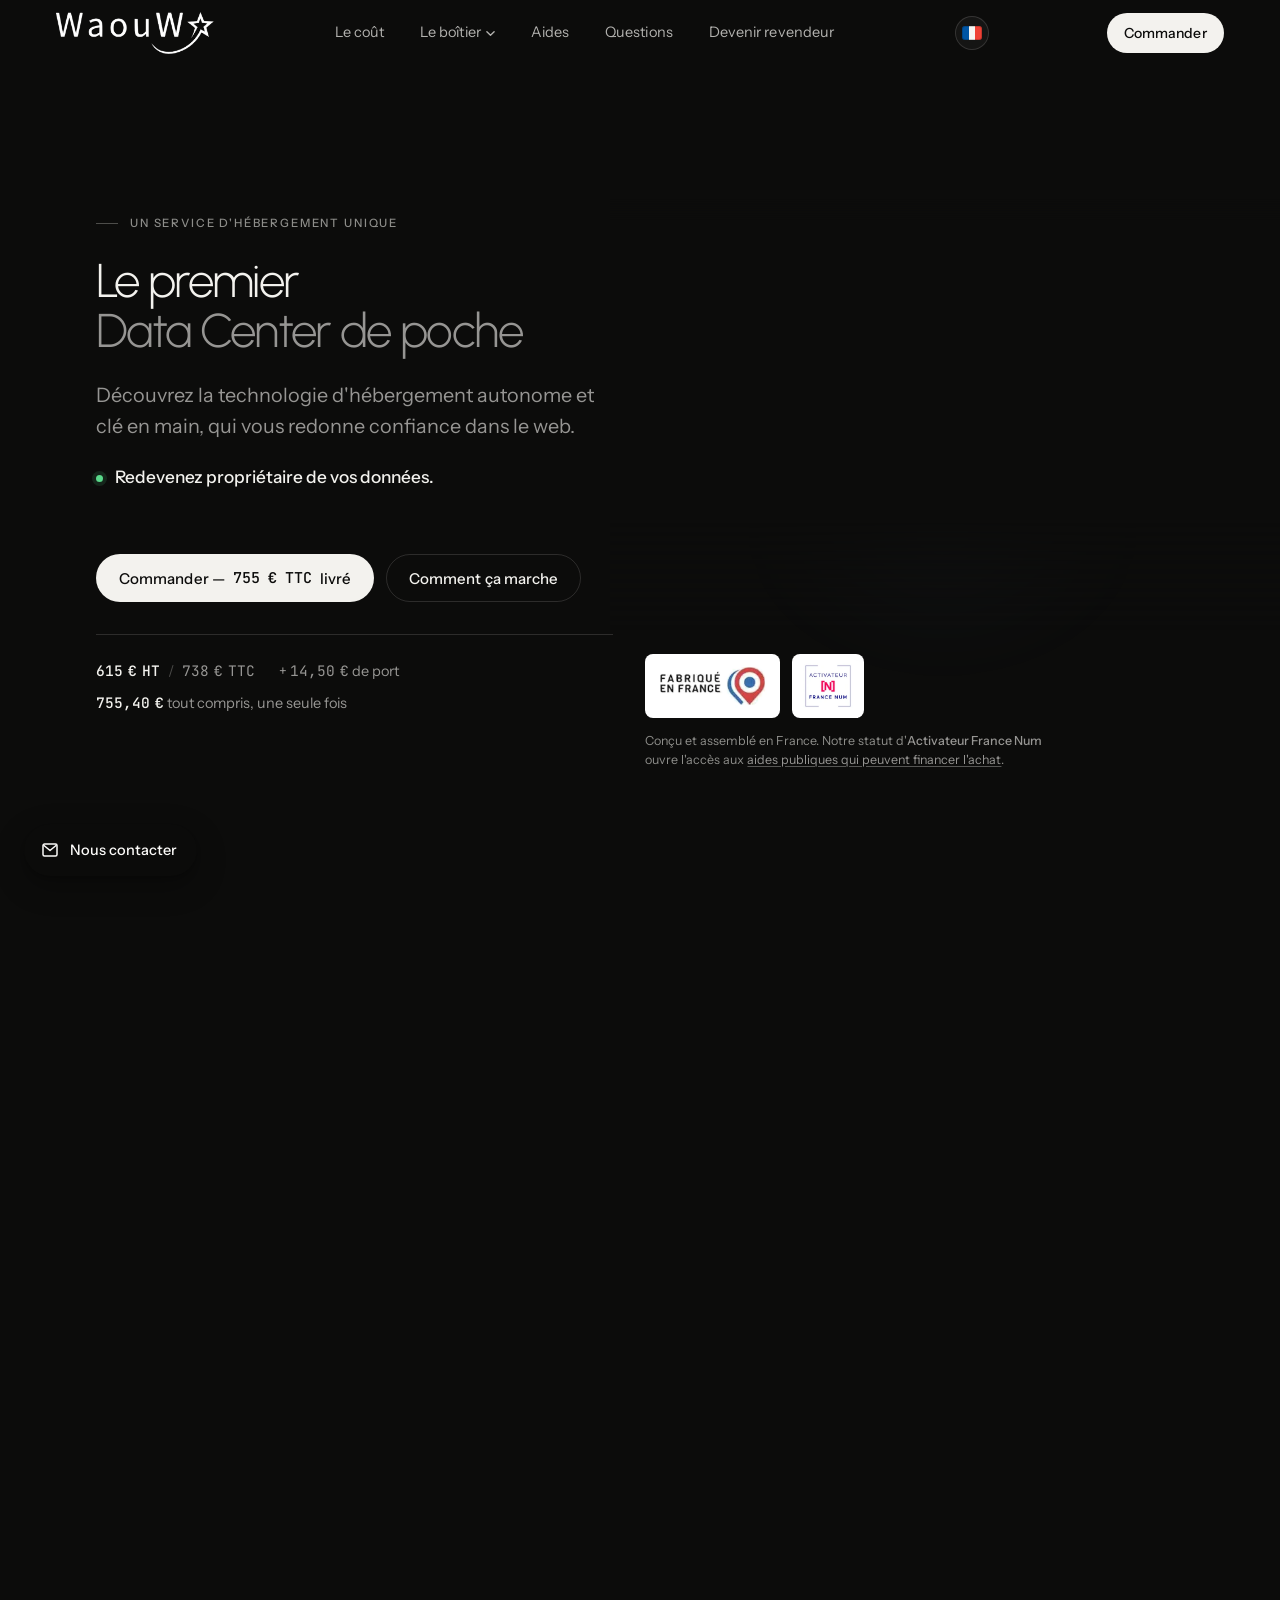
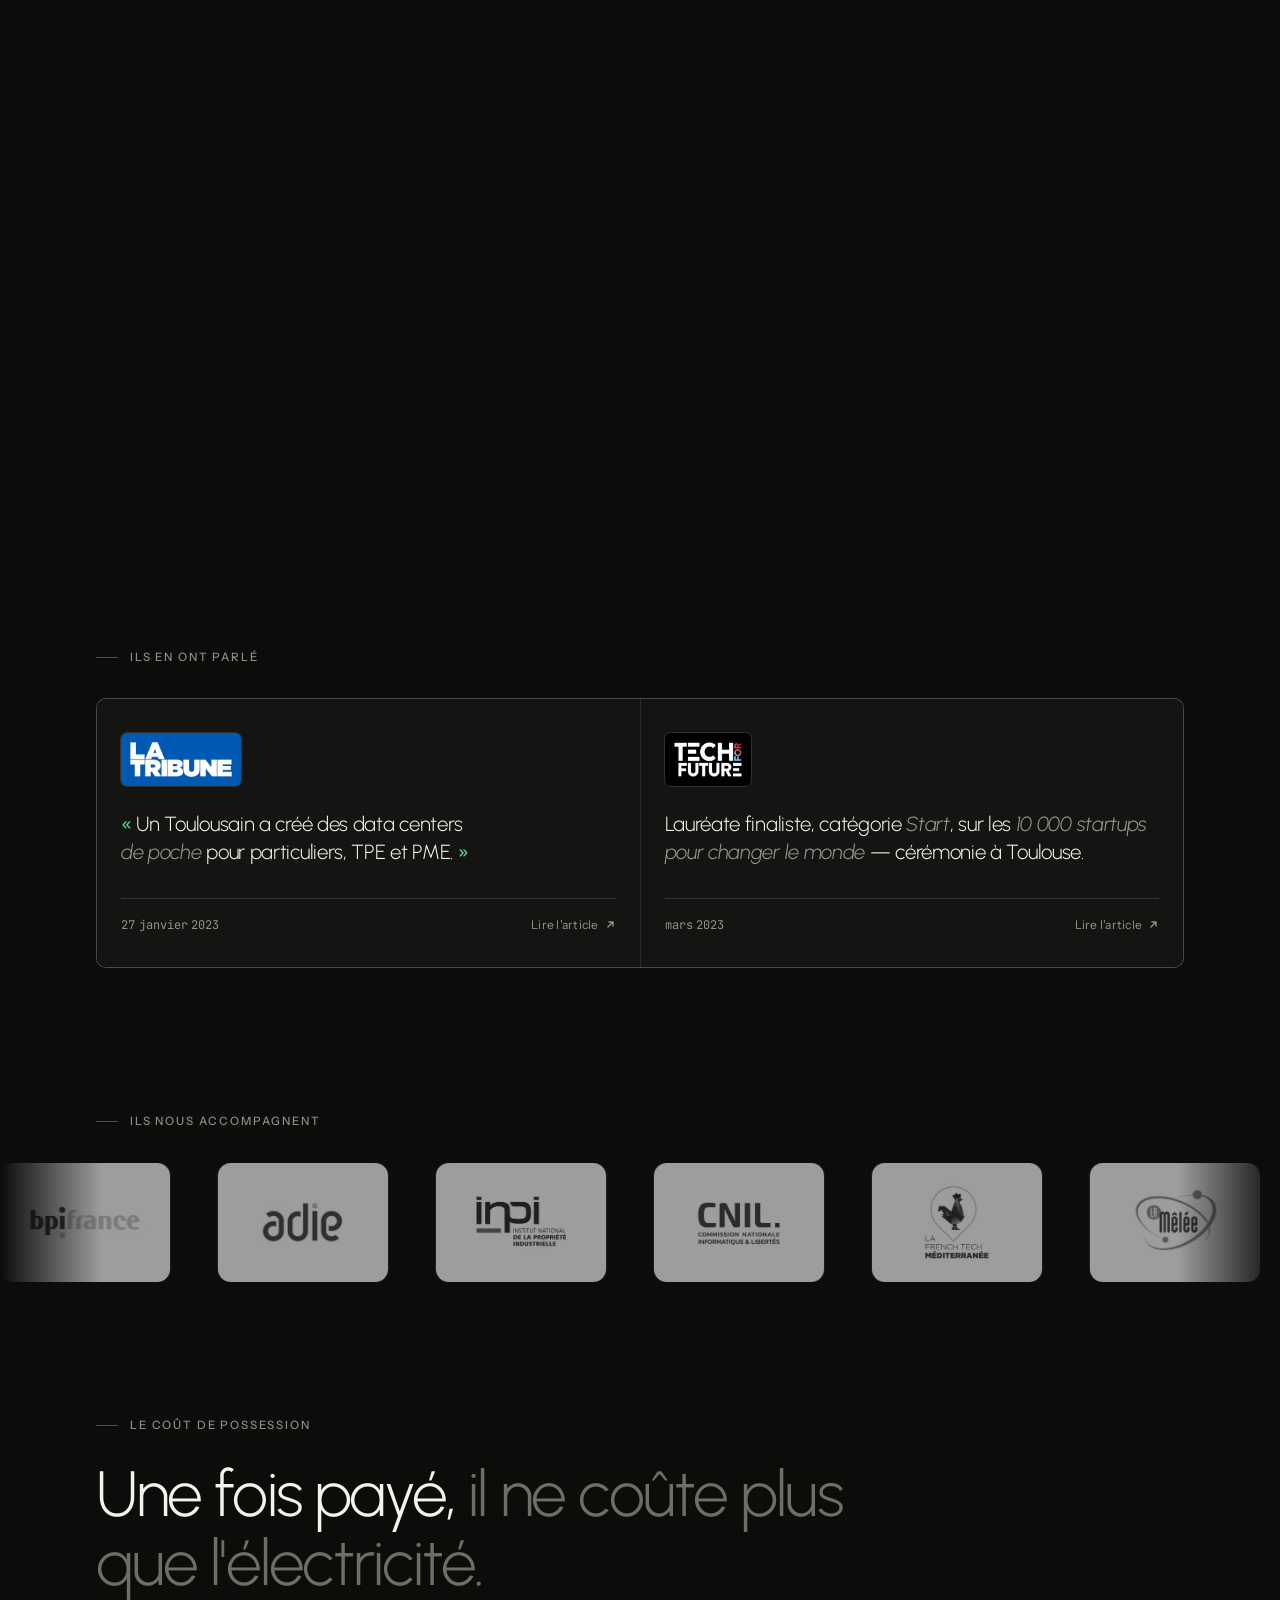
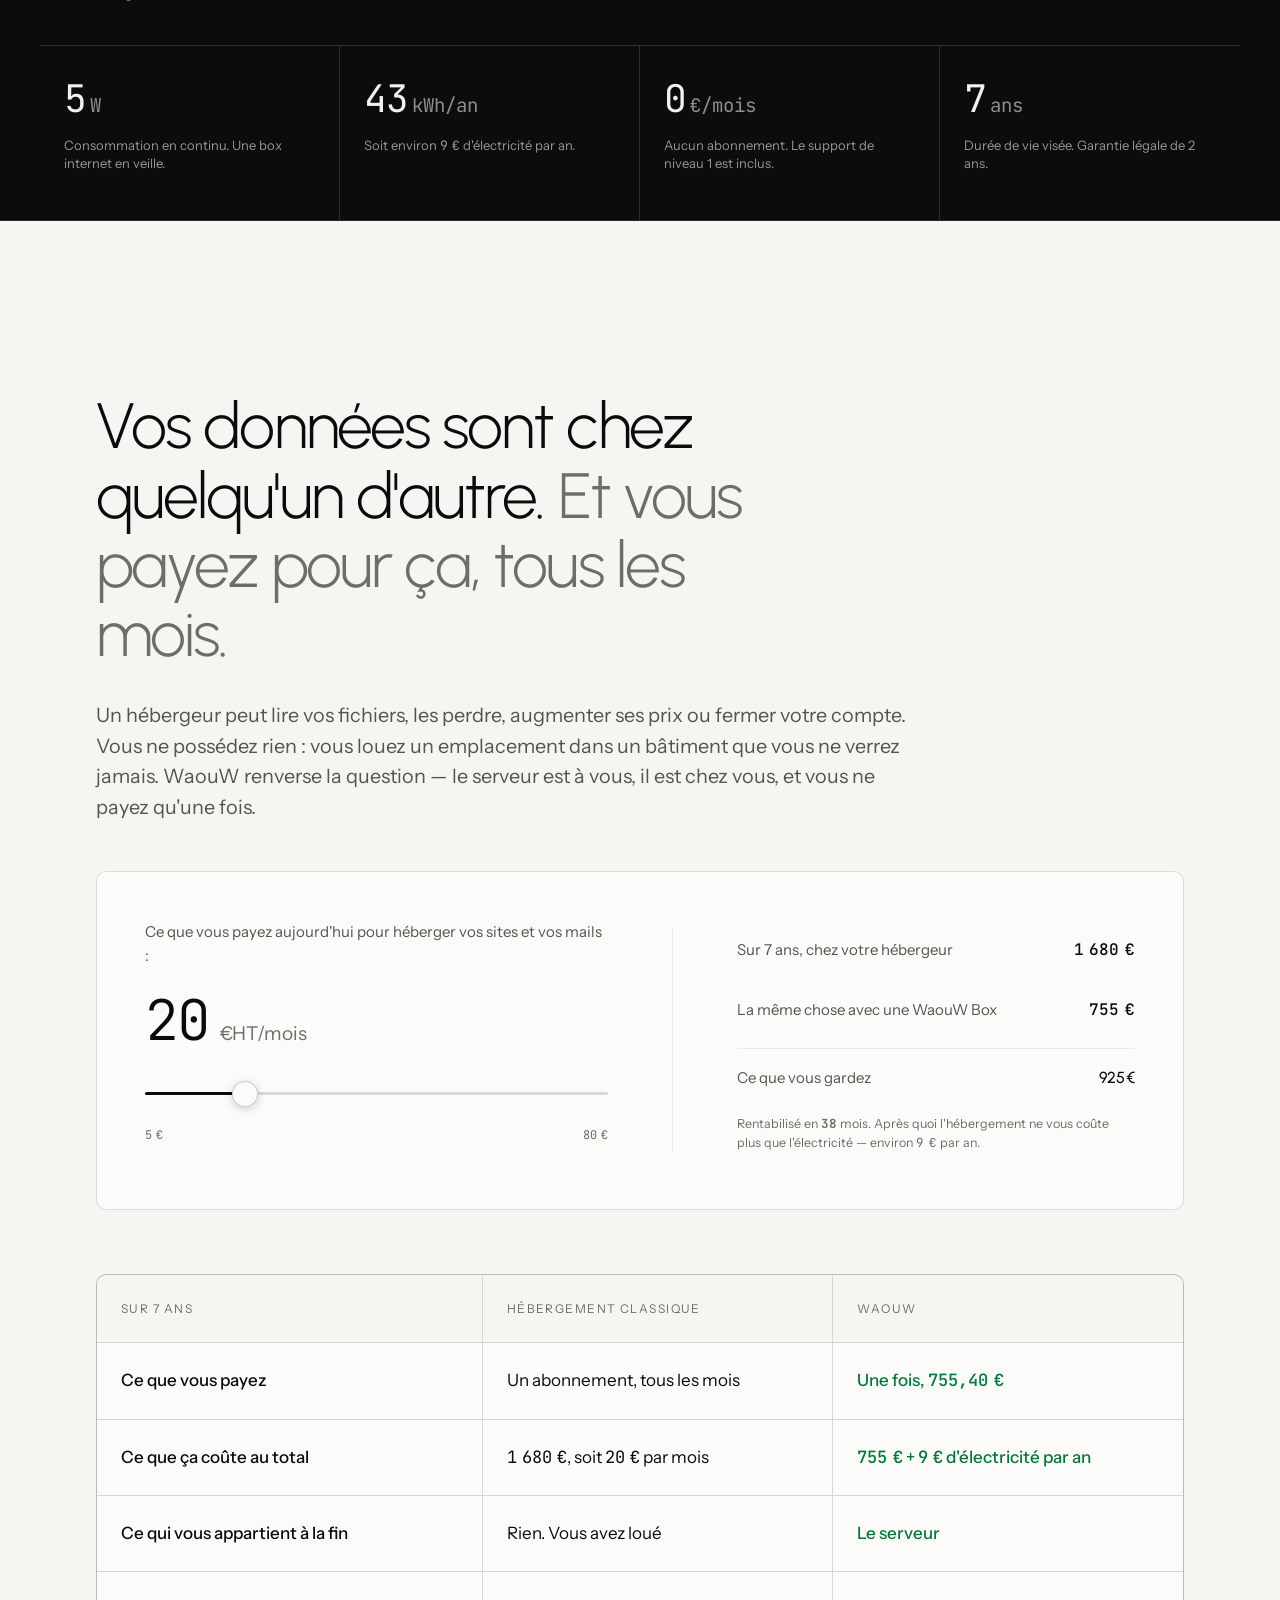
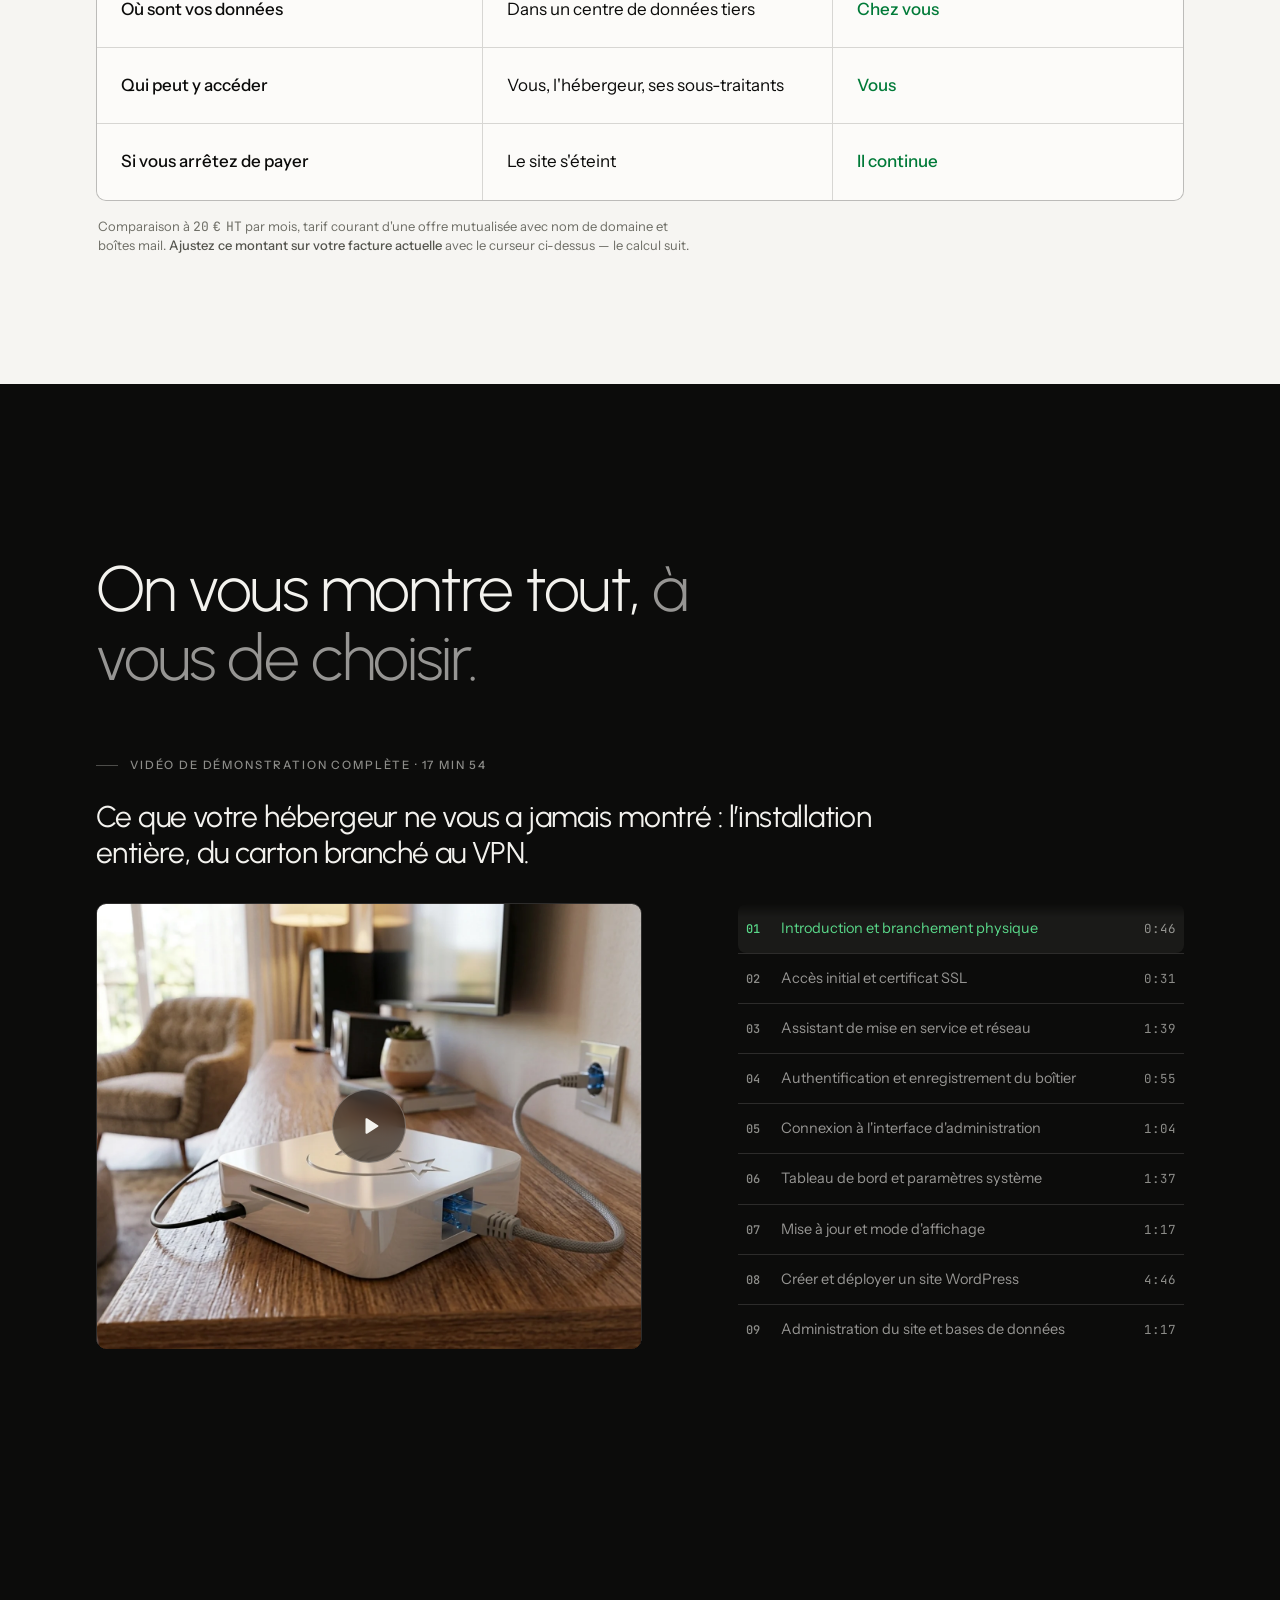
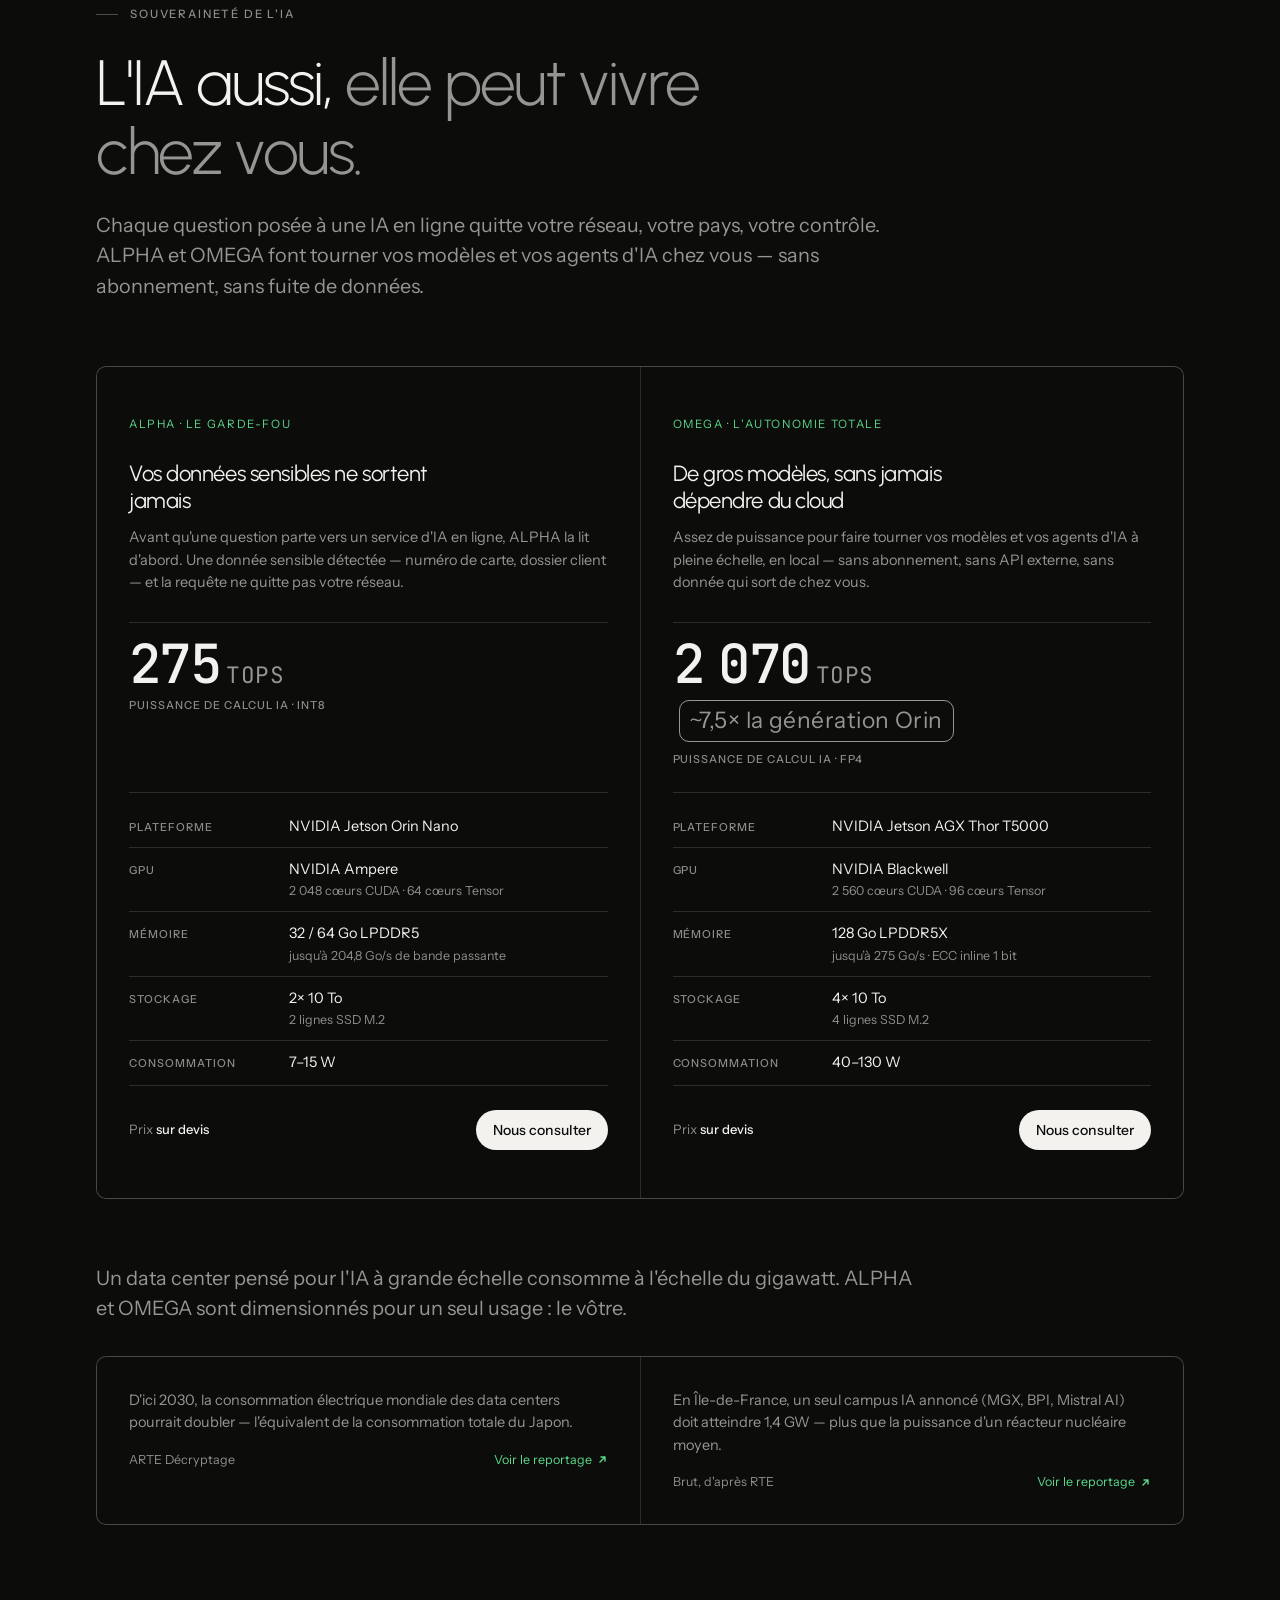
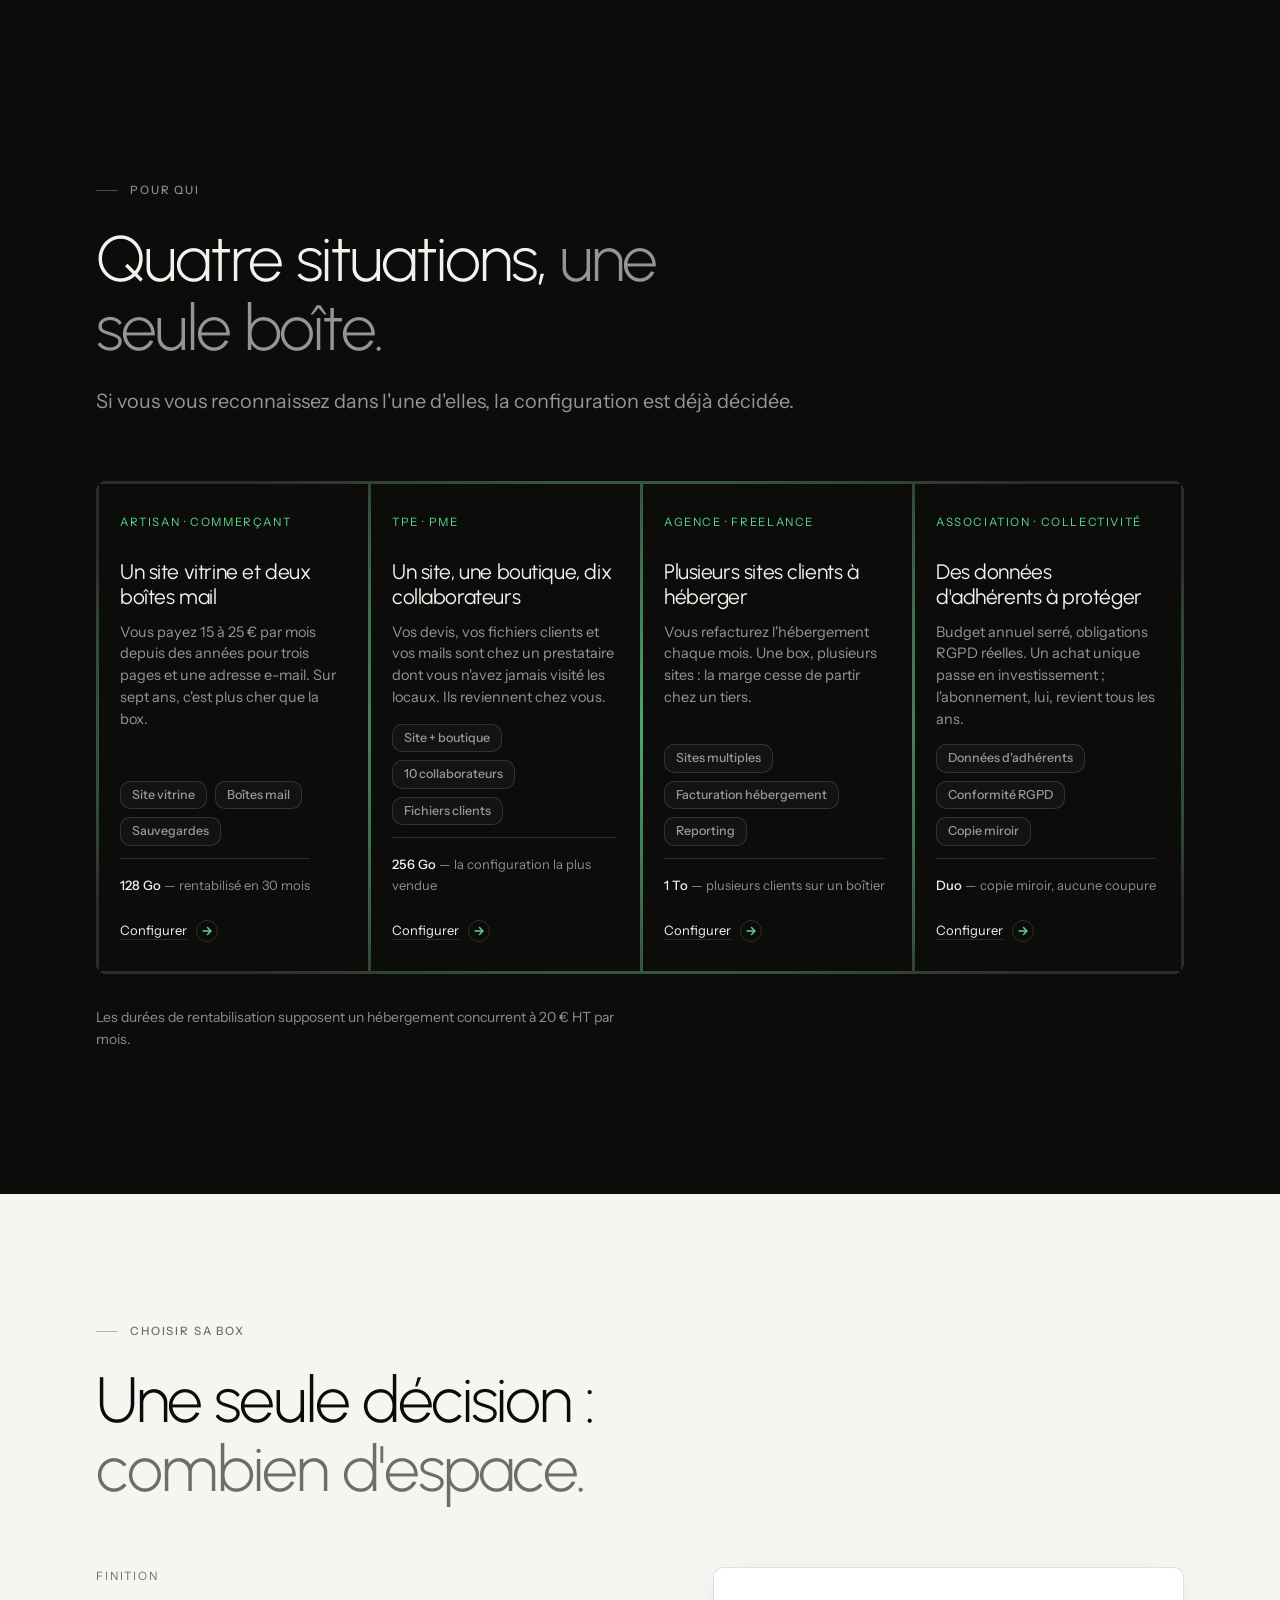
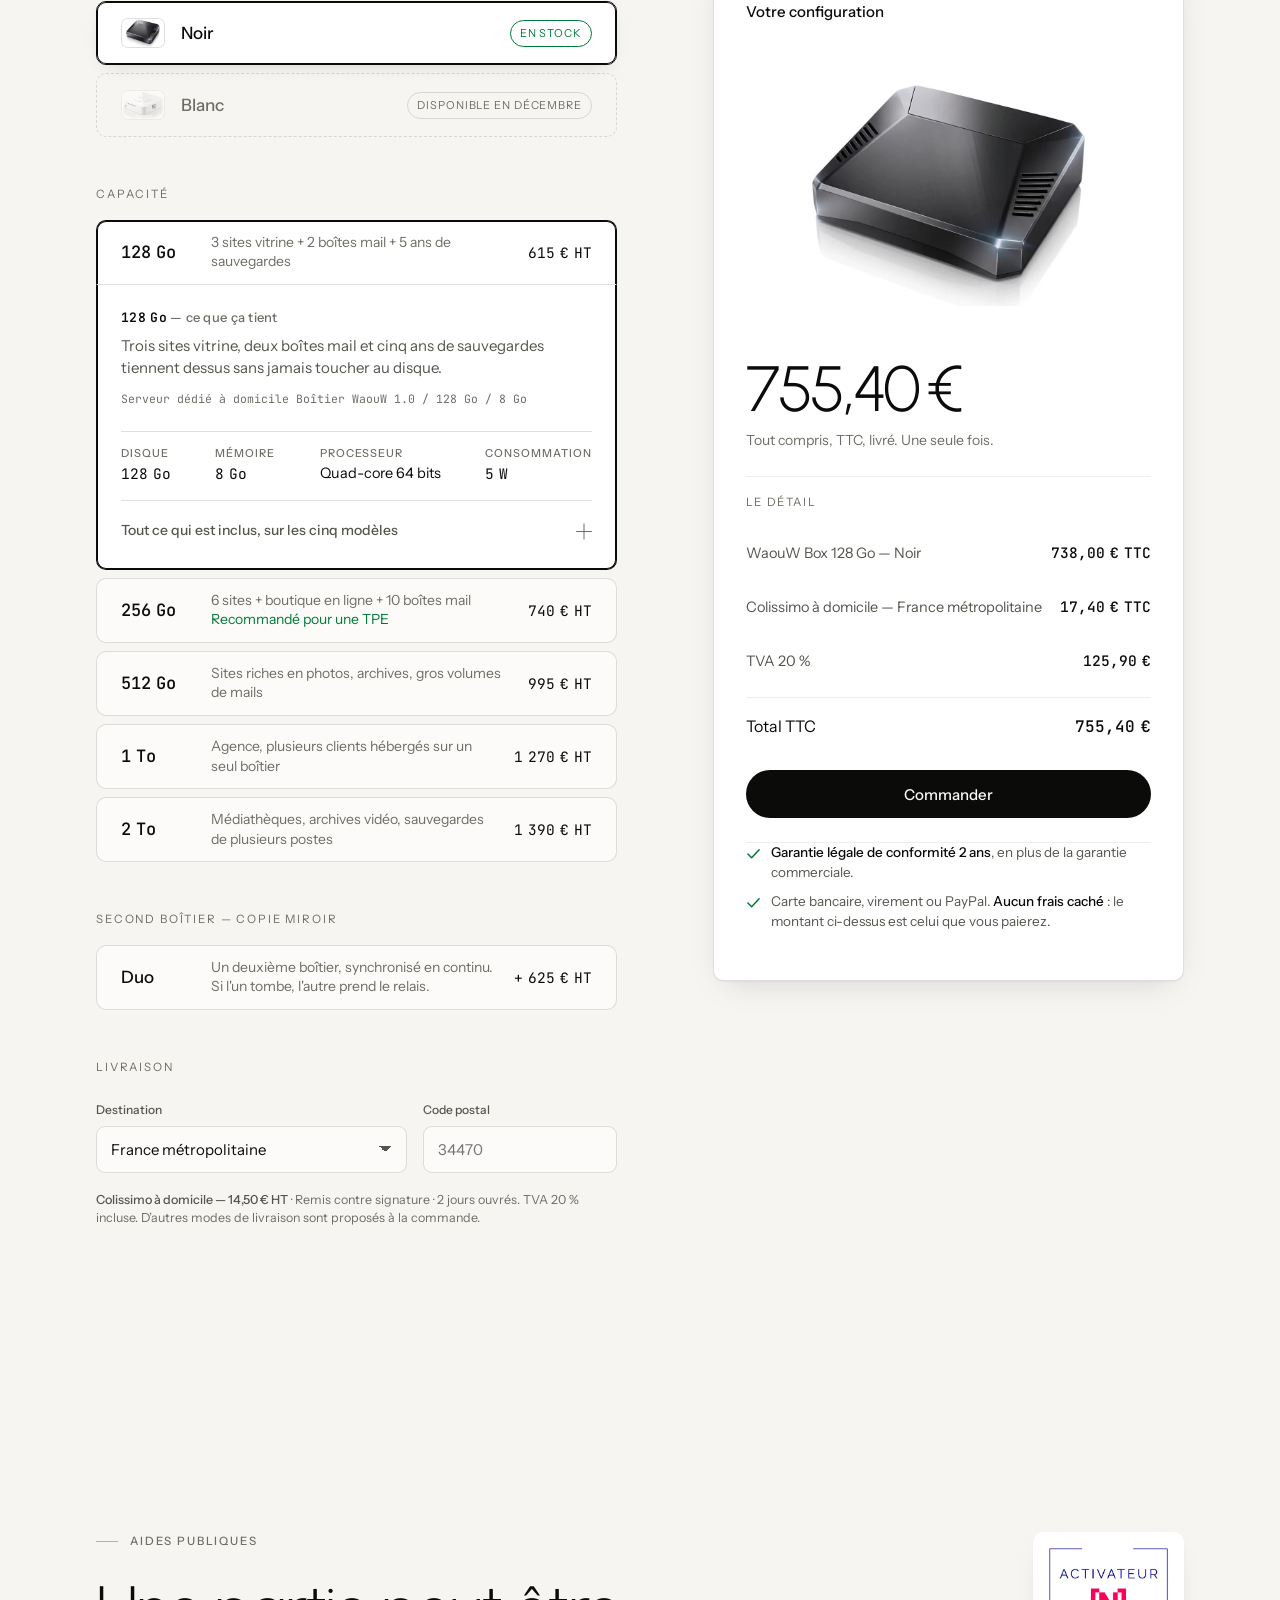
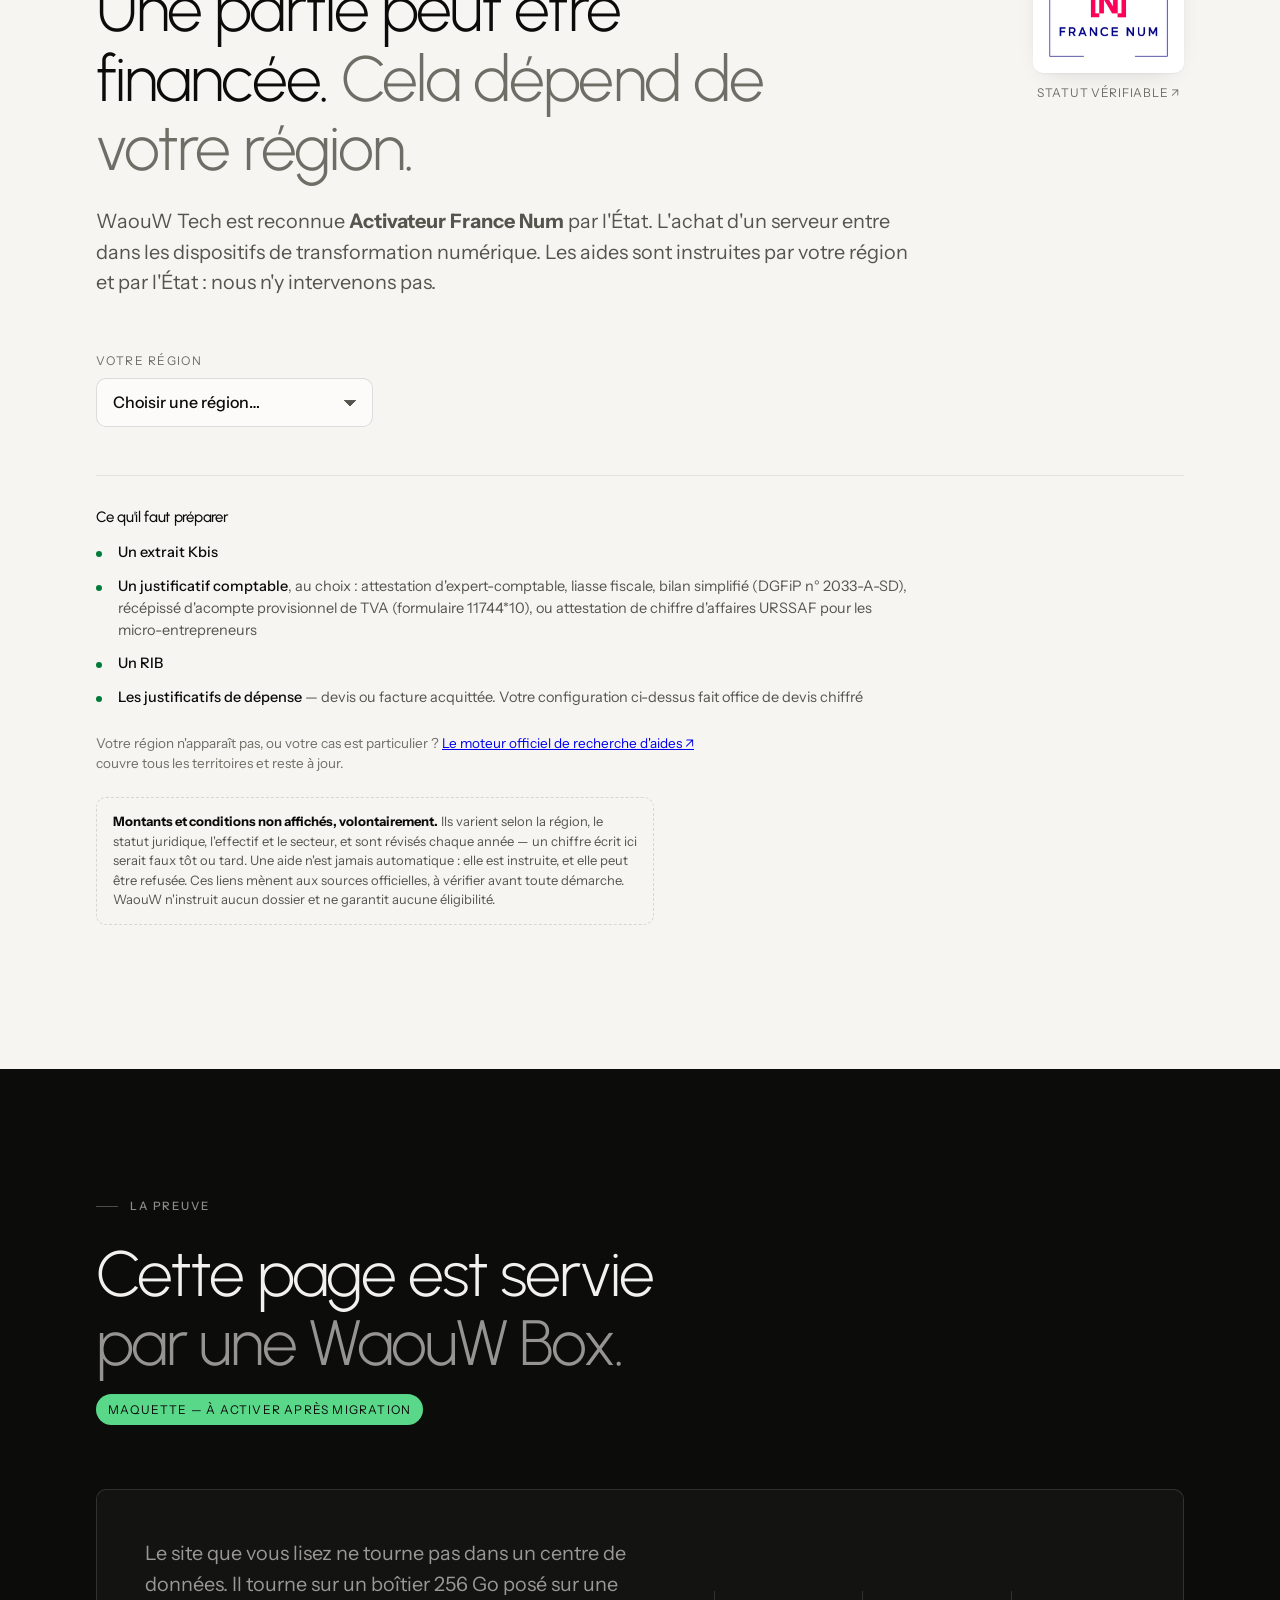
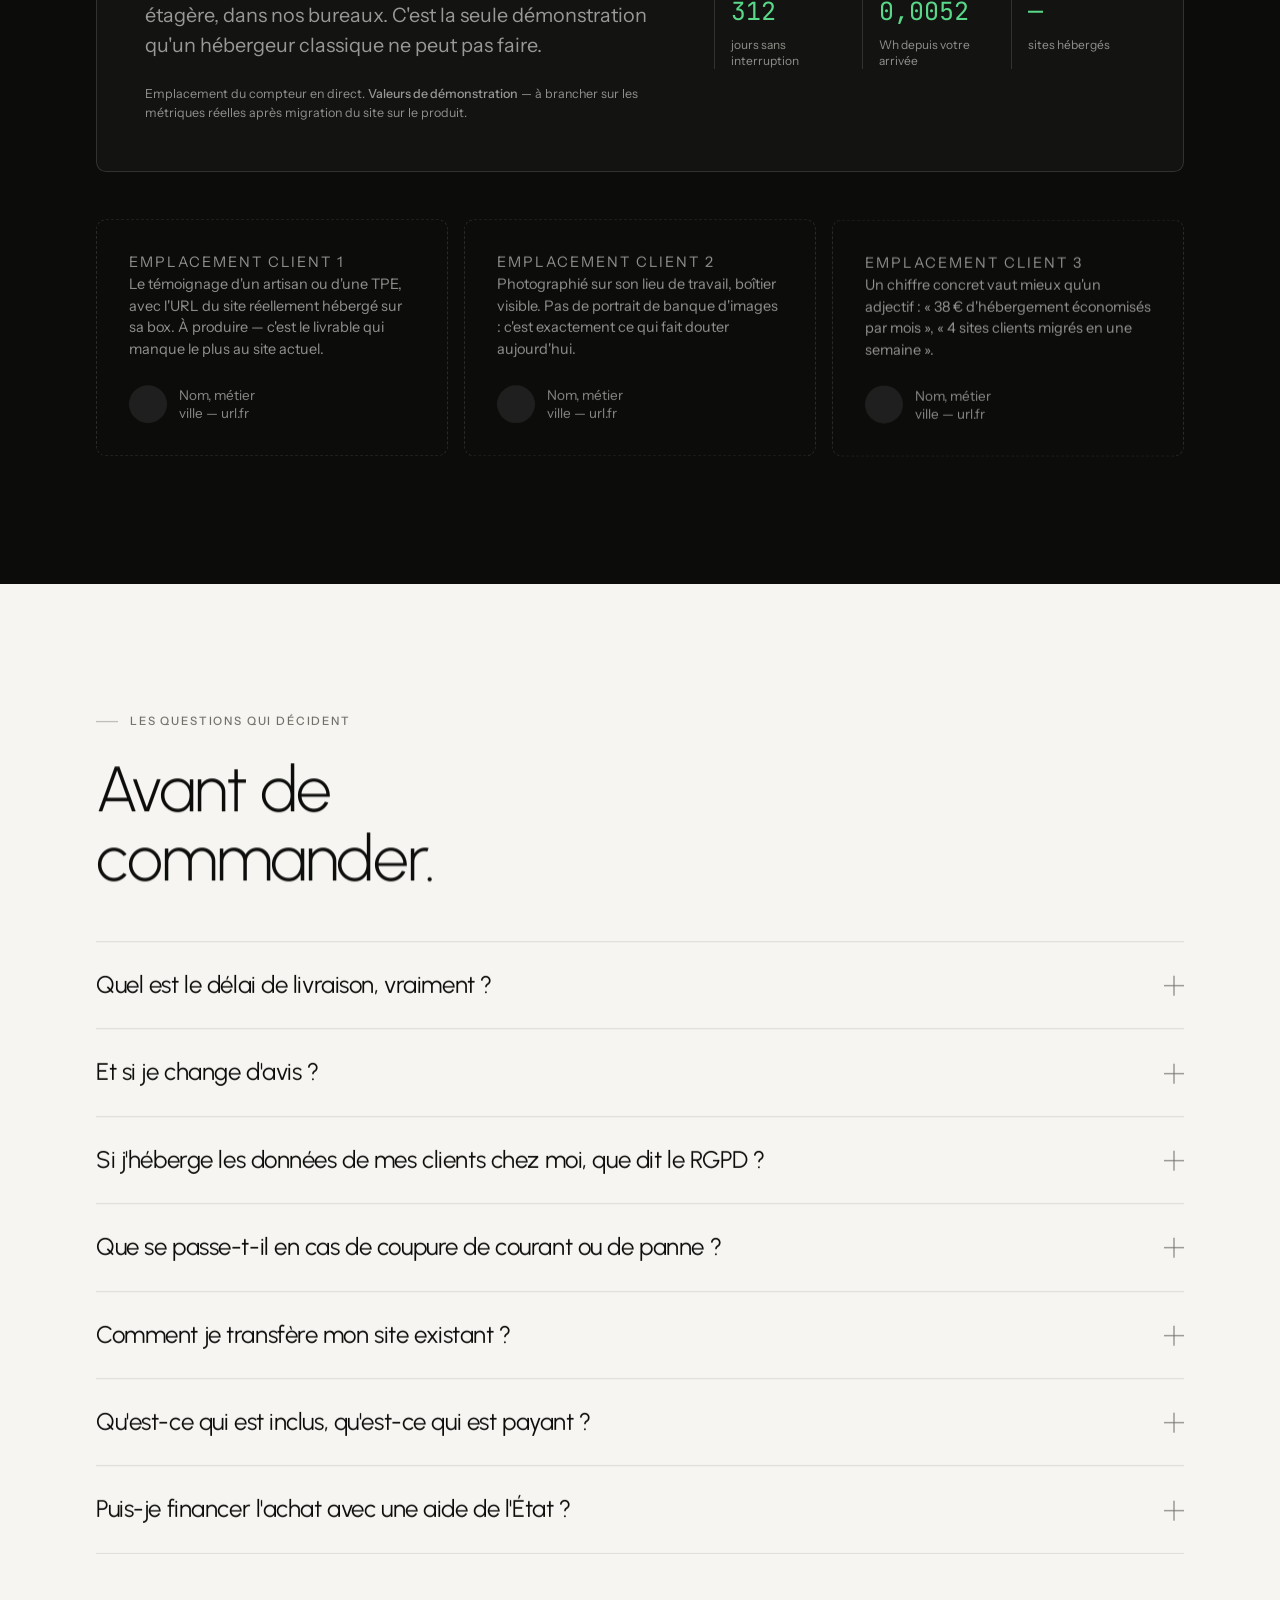
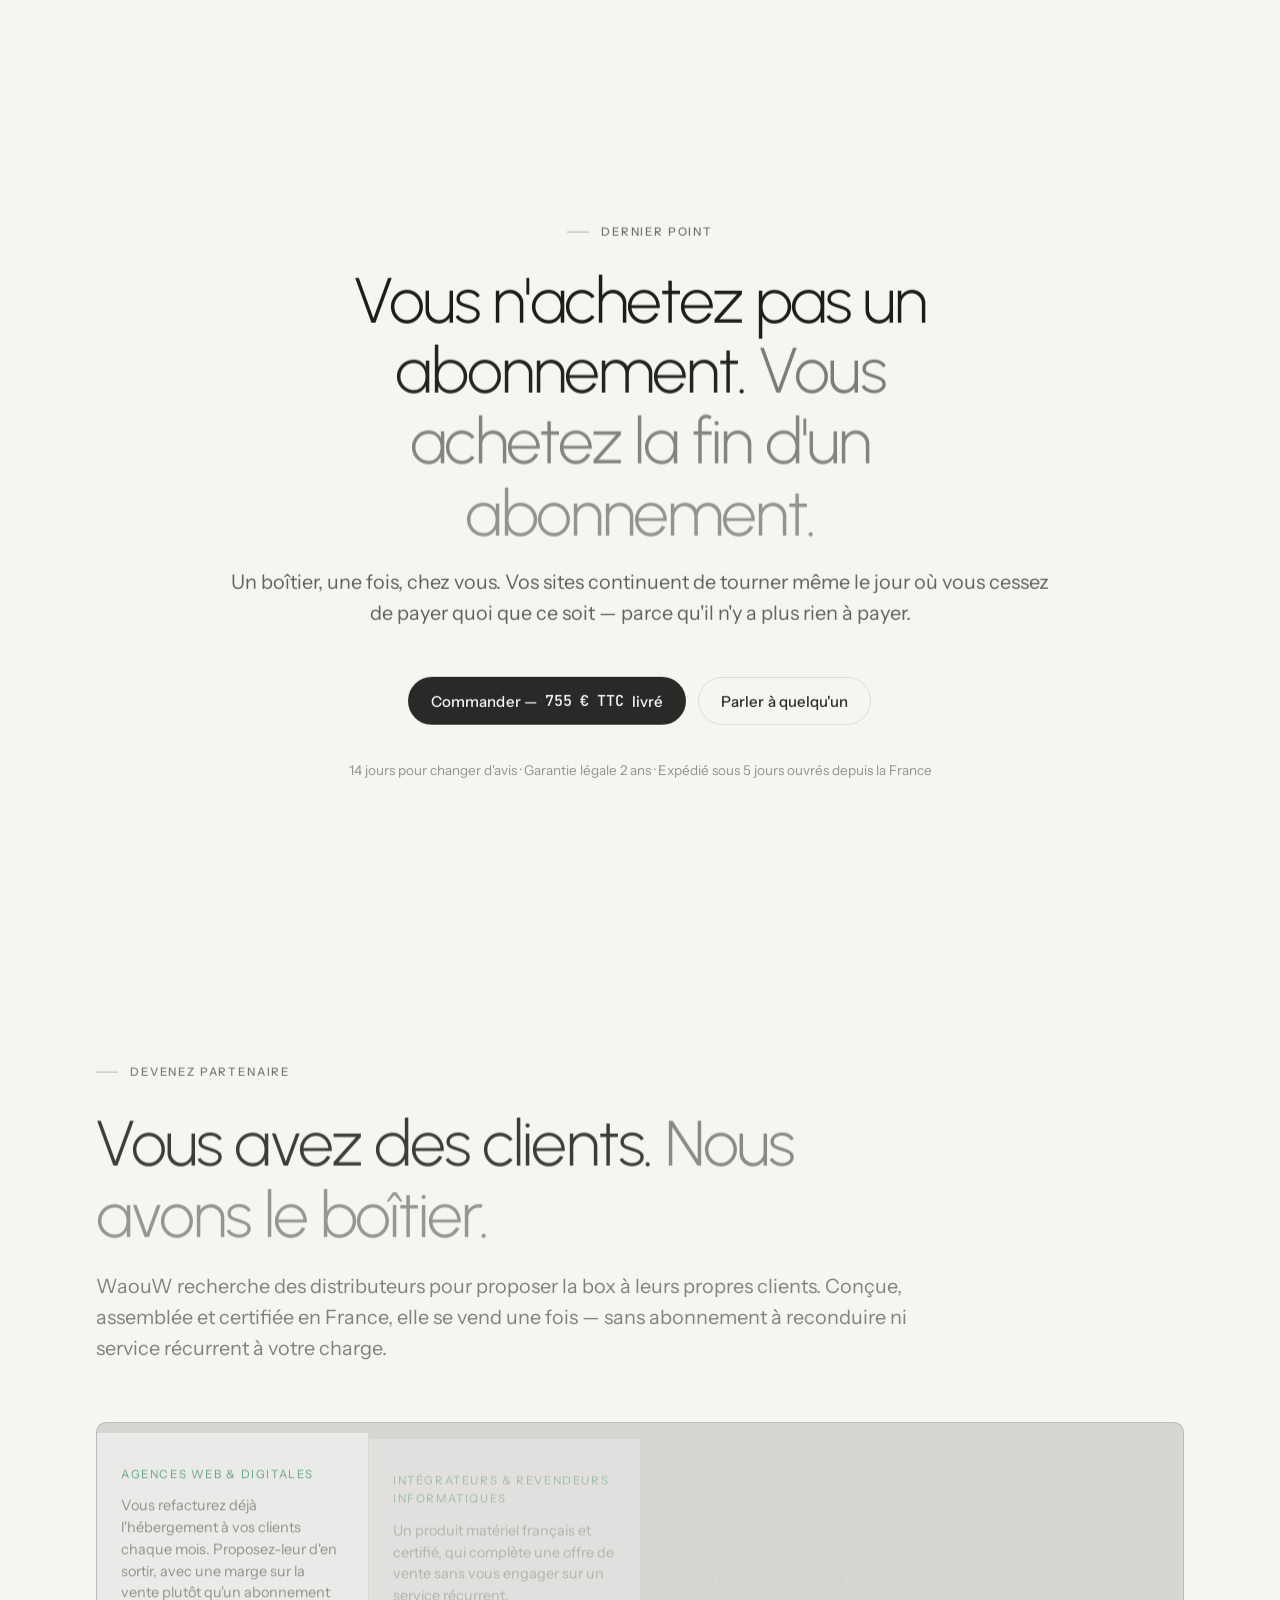
==== commit c82e7316: "Add files via upload" ====
--- a/index.html
+++ b/index.html
@@ -1555,8 +1555,8 @@
 @media (prefers-reduced-transparency:reduce){ .chat{background:var(--paper-hi); backdrop-filter:none} .chat__hd{background:var(--paper-hi); backdrop-filter:none} }
 
 .chat__hd{display:flex; align-items:center; gap:12px; padding:16px 16px 14px; border-bottom:1px solid var(--line-soft); position:sticky; inset-block-start:0; z-index:1; background:rgba(252,251,249,.92); backdrop-filter:blur(26px) saturate(180%); -webkit-backdrop-filter:blur(26px) saturate(180%)}
-.chat__av{width:34px; height:34px; border-radius:50%; background:var(--ink); display:grid; place-items:center; flex:none}
-.chat__av svg{width:17px; height:17px; color:var(--paper-hi)}
+.chat__av{width:38px; height:38px; border-radius:50%; background:var(--ink); display:grid; place-items:center; flex:none}
+.chat__av img{width:38px; height:38px; display:block; border-radius:50%}
 .chat__who{flex:1; min-width:0}
 .chat__who b{display:block; font:500 14.5px/1.2 "Instrument Sans",sans-serif}
 .chat__who span{display:block; font-size:12px; color:var(--ink-3); margin-top:3px}
@@ -1584,10 +1584,12 @@
   width:100%; border:1px solid var(--line); border-radius:9px; background:#fff;
   padding:10px 12px; min-height:44px; color:var(--ink);
   font:400 15px/1.45 "Instrument Sans",sans-serif;   /* 15px : jamais de zoom auto iOS */
+  box-shadow:inset 0 1px 2px rgba(11,11,10,.035);
   transition:border-color var(--t-micro) var(--ease), box-shadow var(--t-micro) var(--ease);
 }
 .f textarea{resize:vertical; min-height:76px}
-.f input:focus,.f textarea:focus{outline:0; border-color:var(--ink); box-shadow:0 0 0 3px rgba(11,11,10,.08)}
+.f input:hover,.f textarea:hover{border-color:rgba(11,11,10,.24)}
+.f input:focus,.f textarea:focus{outline:0; border-color:var(--accent); box-shadow:inset 0 1px 2px rgba(11,11,10,.035), 0 0 0 3px rgba(0,122,56,.14)}
 .f input[aria-invalid="true"],.f textarea[aria-invalid="true"]{border-color:#C0392B; box-shadow:0 0 0 3px rgba(192,57,43,.10)}
 .f .err{display:block; font-size:12px; color:#A32B1E; margin-top:5px; min-height:0}
 .row2{display:grid; gap:10px; grid-template-columns:1fr 1fr}
@@ -3280,7 +3282,7 @@
           </span>
         </li>
       </ul>
-      <p class="certs__n">Ces trois référentiels sont en cours d'obtention. Ils ne sont pas acquis à ce jour et les logos ci-dessus n'engagent aucune conformité constatée.</p>
+      <p class="certs__n">Ces 3 normes permettent de garantir la confidentialité, un engagement de la société WAOUW TECH à sécuriser les données sensibles, l'intégrité et la disponibilité des informations de votre entreprise, identifier les menaces informatiques et appliquer des mesures de sécurité adaptées, instaurer des processus de surveillance et de correction réguliers face aux cybermenaces.</p>
     </div>
 
     <p class="foot__legal">
@@ -3472,7 +3474,7 @@
 <aside class="chat" id="chat" role="dialog" aria-labelledby="chatTitle" aria-describedby="chatSub">
   <header class="chat__hd">
     <span class="chat__av" aria-hidden="true">
-        <svg viewBox="0 0 24 24" fill="currentColor"><path d="M12 1.6l2.7 6.3 6.8.6-5.2 4.5 1.6 6.7L12 16.1 6.1 19.7l1.6-6.7L2.5 8.5l6.8-.6L12 1.6z"/></svg>
+        <img src="[data-uri]" alt="" width="19" height="19">
       </span>
     <span class="chat__who">
       <b id="chatTitle">Contact</b>
@@ -6009,9 +6011,9 @@
 set('.certs h4', `Certifications in progress`, `Zertifizierungen in Arbeit`, `Certificaciones en curso`);
 set('.cert__s', [`In progress`, `In progress`, `In progress`],
   [`In Arbeit`, `In Arbeit`, `In Arbeit`], [`En curso`, `En curso`, `En curso`]);
-set('.certs__n', `These three standards are currently being pursued. They are not held to date, and the logos above do not attest to any verified compliance.`,
-  `Diese drei Standards werden derzeit angestrebt. Sie sind bis heute nicht erlangt, und die obigen Logos bescheinigen keine festgestellte Konformität.`,
-  `Estos tres referenciales están en proceso de obtención. No están conseguidos a día de hoy, y los logotipos anteriores no acreditan ninguna conformidad constatada.`);
+set('.certs__n', `These 3 standards help guarantee confidentiality — WAOUW TECH's commitment to securing sensitive data — the integrity and availability of your company's information, the ability to identify digital threats and apply suitable security measures, and the introduction of regular monitoring and remediation processes against cyber threats.`,
+  `Diese 3 Normen tragen dazu bei, die Vertraulichkeit zu gewährleisten — das Engagement von WAOUW TECH zum Schutz sensibler Daten —, die Integrität und Verfügbarkeit der Informationen Ihres Unternehmens, digitale Bedrohungen zu erkennen und geeignete Sicherheitsmaßnahmen zu ergreifen sowie regelmäßige Überwachungs- und Korrekturprozesse gegenüber Cyberbedrohungen einzuführen.`,
+  `Estos 3 estándares permiten garantizar la confidencialidad —el compromiso de WAOUW TECH con la protección de datos sensibles—, la integridad y disponibilidad de la información de su empresa, identificar las amenazas informáticas y aplicar medidas de seguridad adecuadas, e instaurar procesos de supervisión y corrección periódicos frente a las ciberamenazas.`);
 set('.foot__legal', `WAOUW TECH, a French SAS with capital of &euro;1,291,000 &middot; 1350 avenue Albert Einstein, Parc Mill&eacute;naire, France &middot; SIREN 942 272 212 &middot; <a href="mentions-legales.html">Full legal notice</a><br>
   Prices shown include delivery within mainland France. 14-day right of withdrawal. 2-year legal warranty of conformity — <a href="cgv.html">see the terms of sale</a>.<br>
   &copy; 2021–2025 WaouW Tech &mdash; All rights reserved.`,
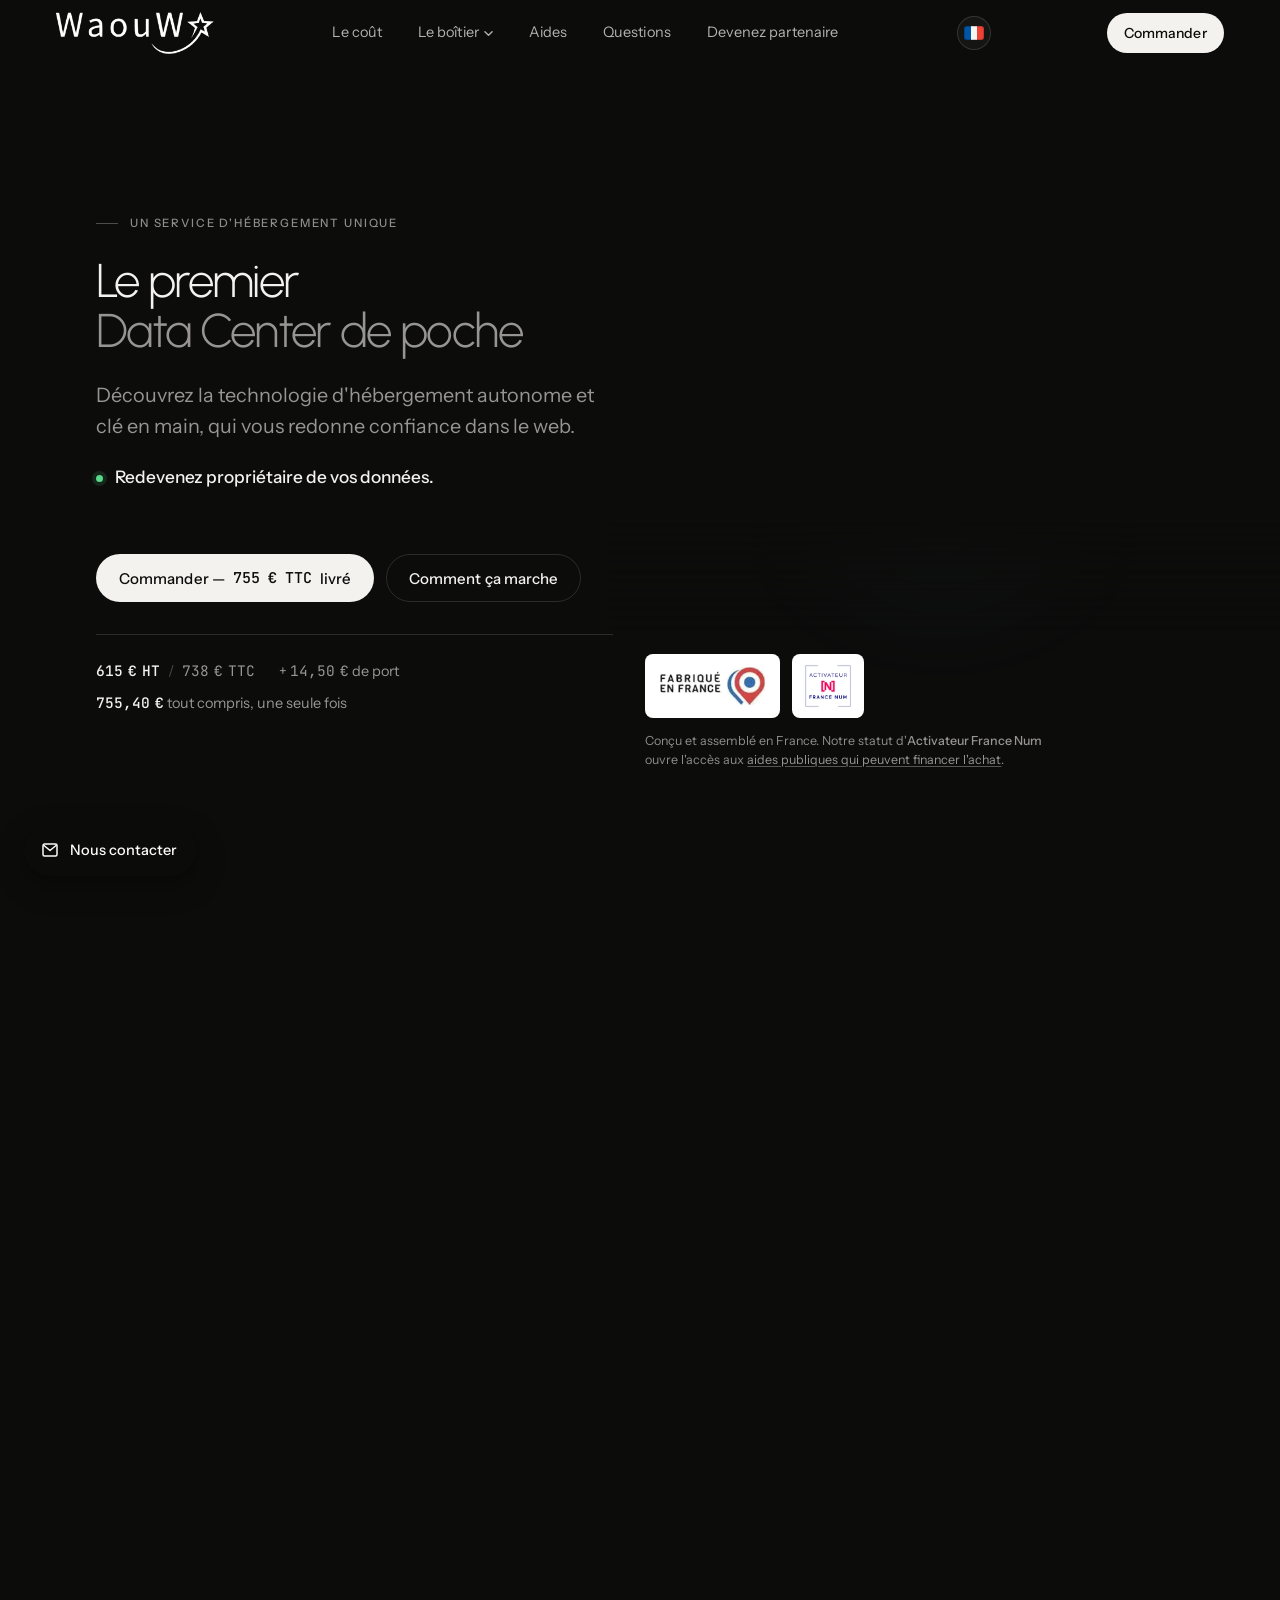
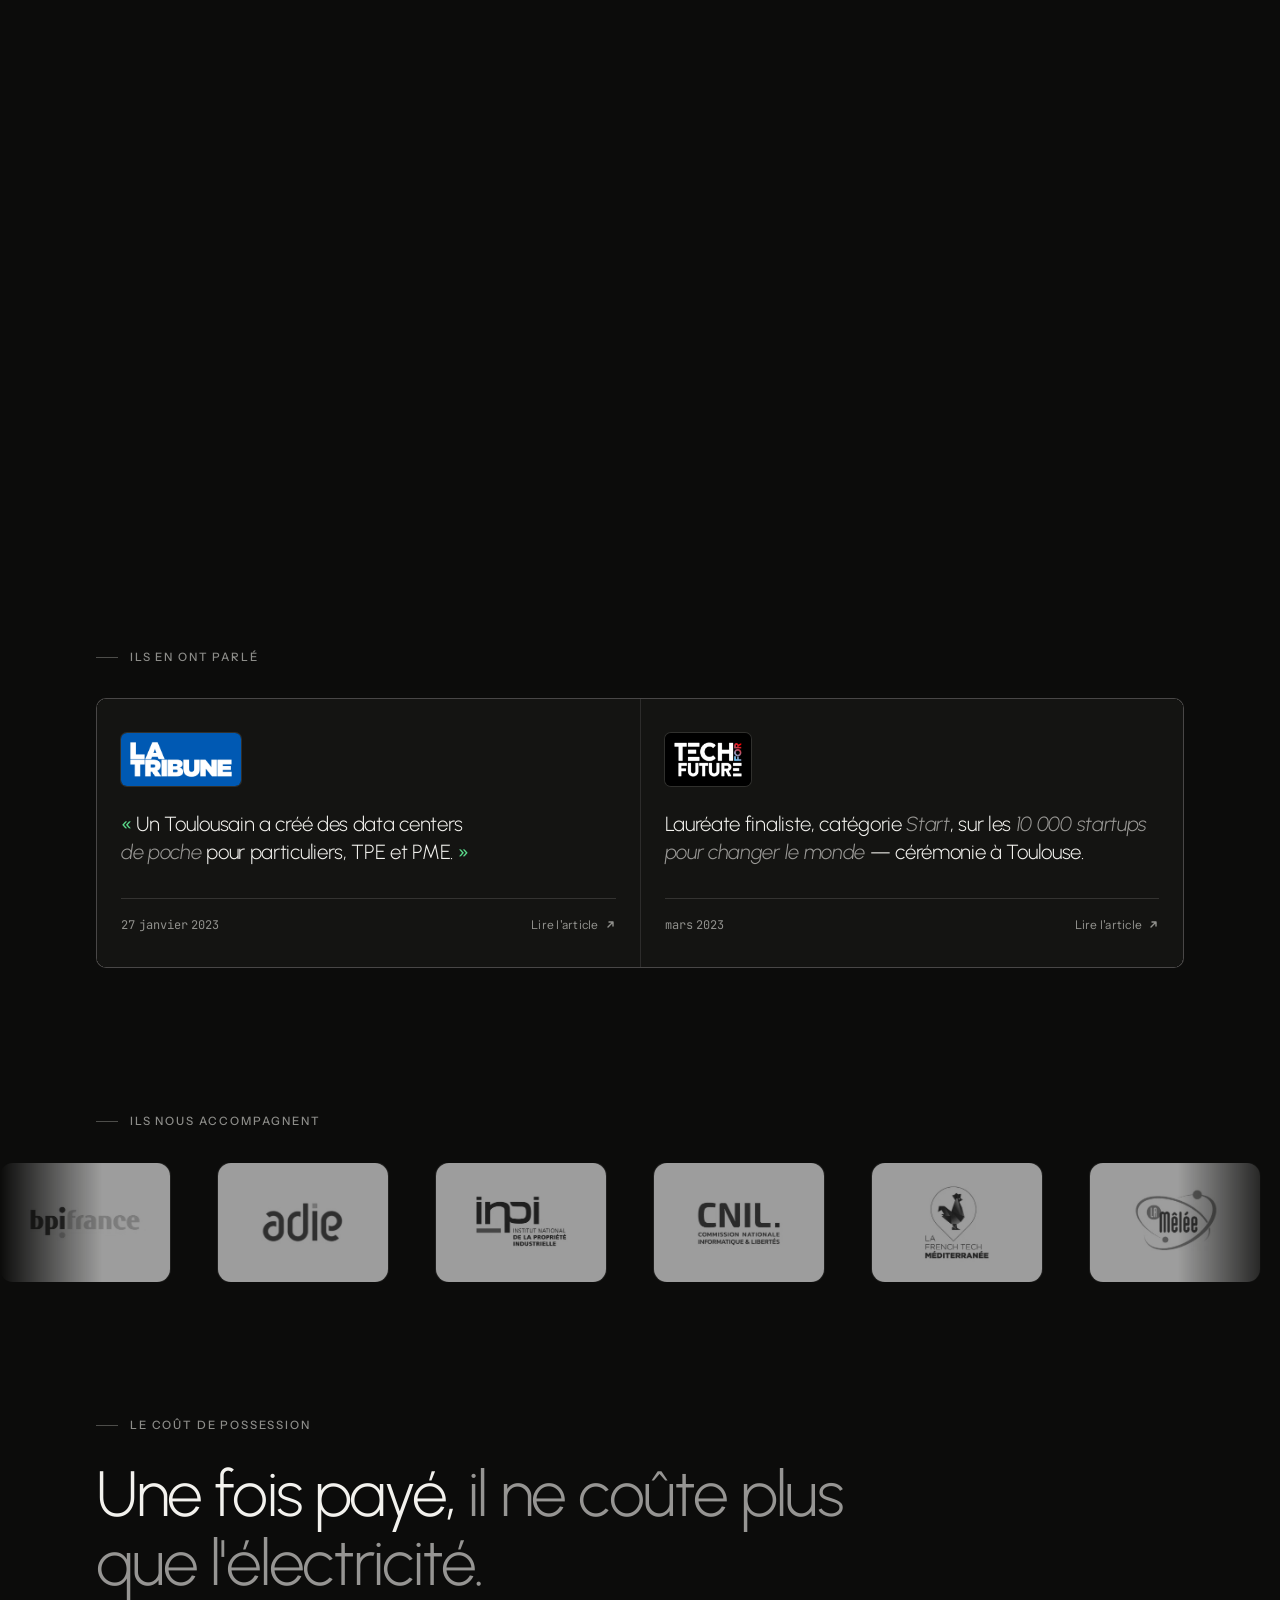
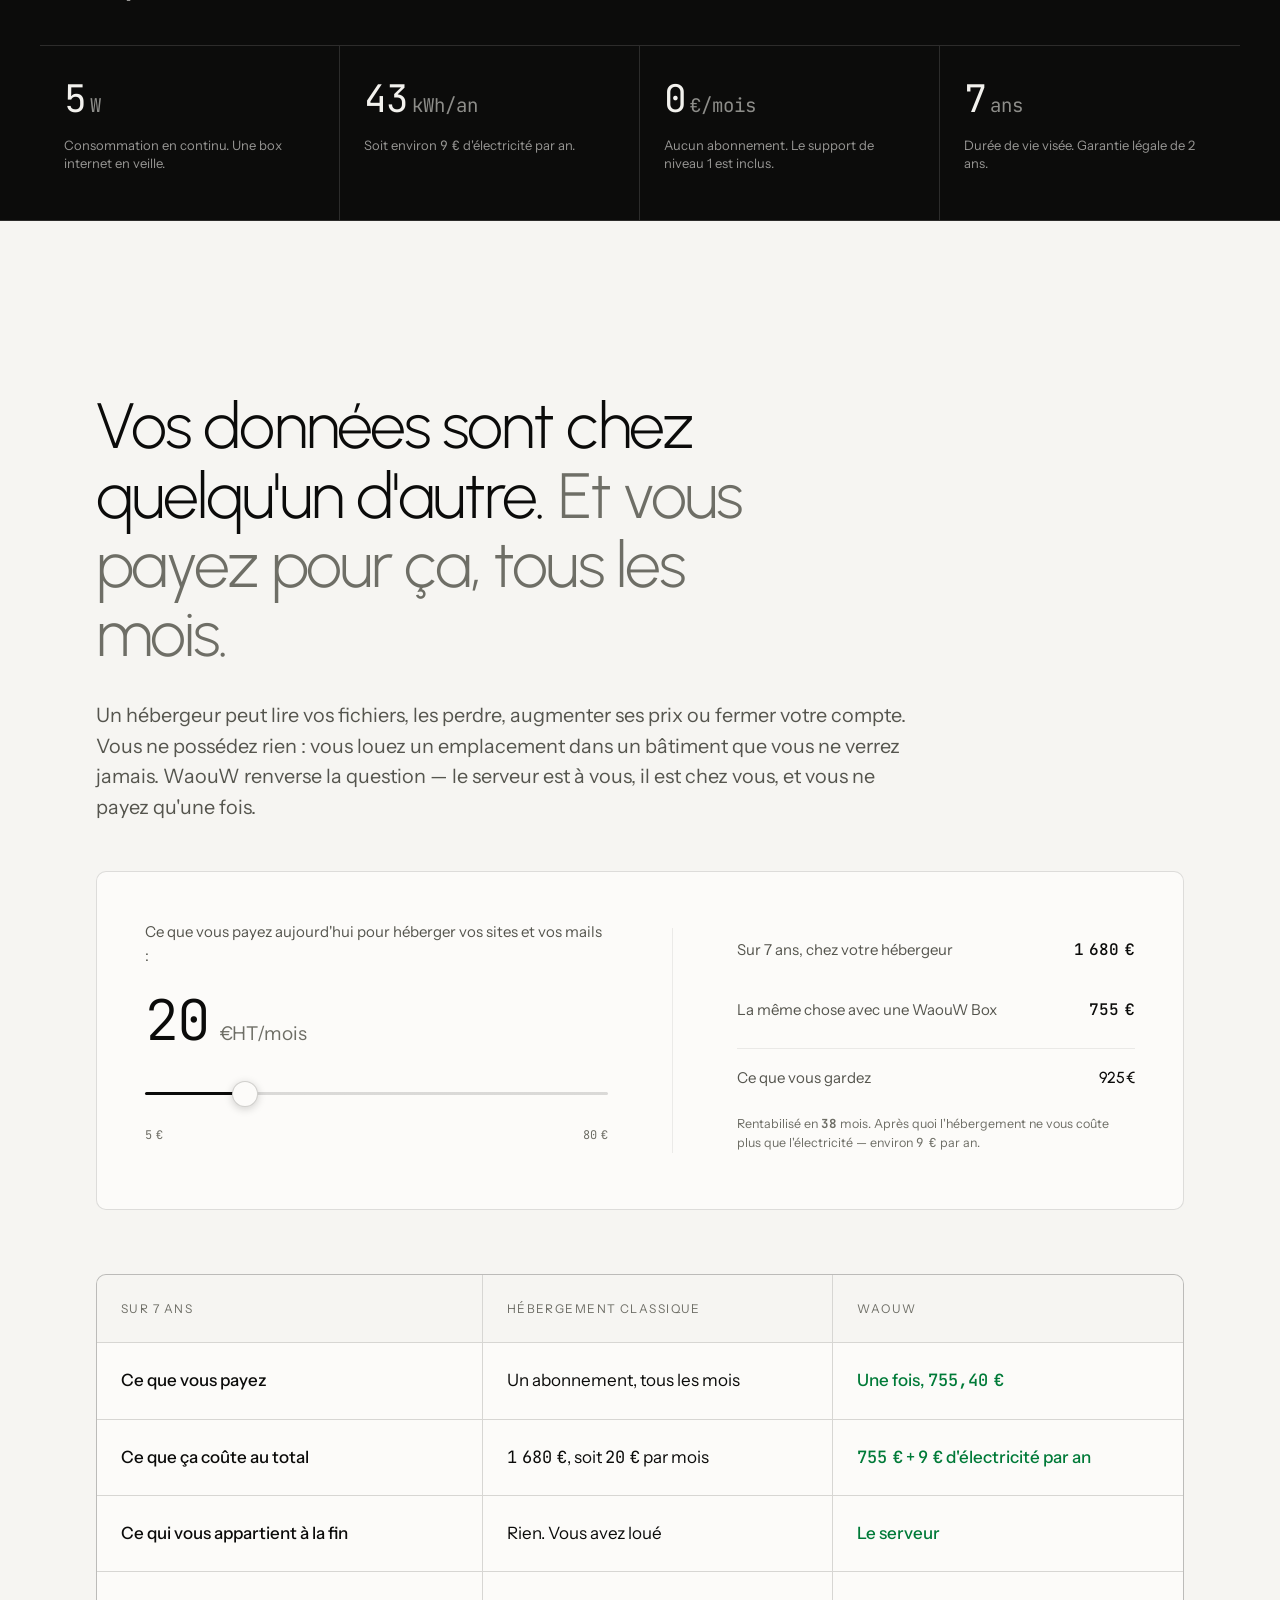
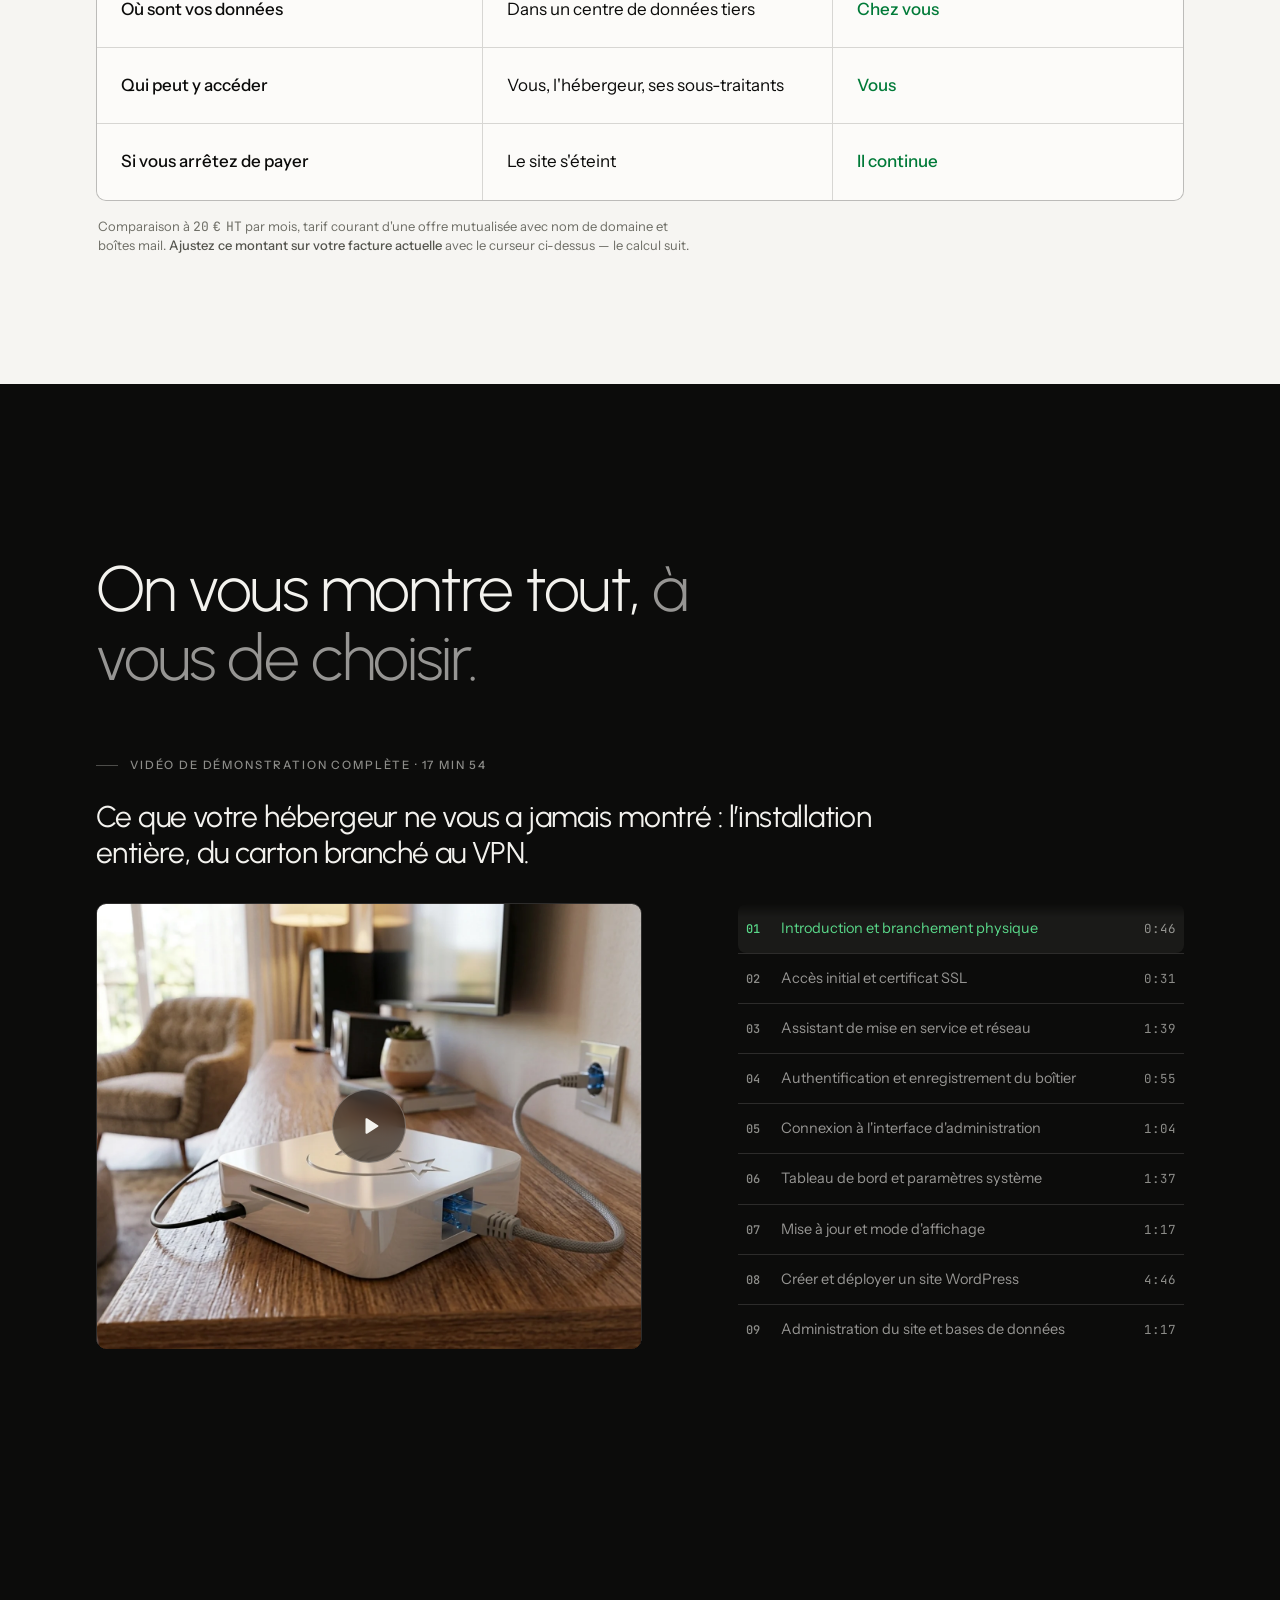
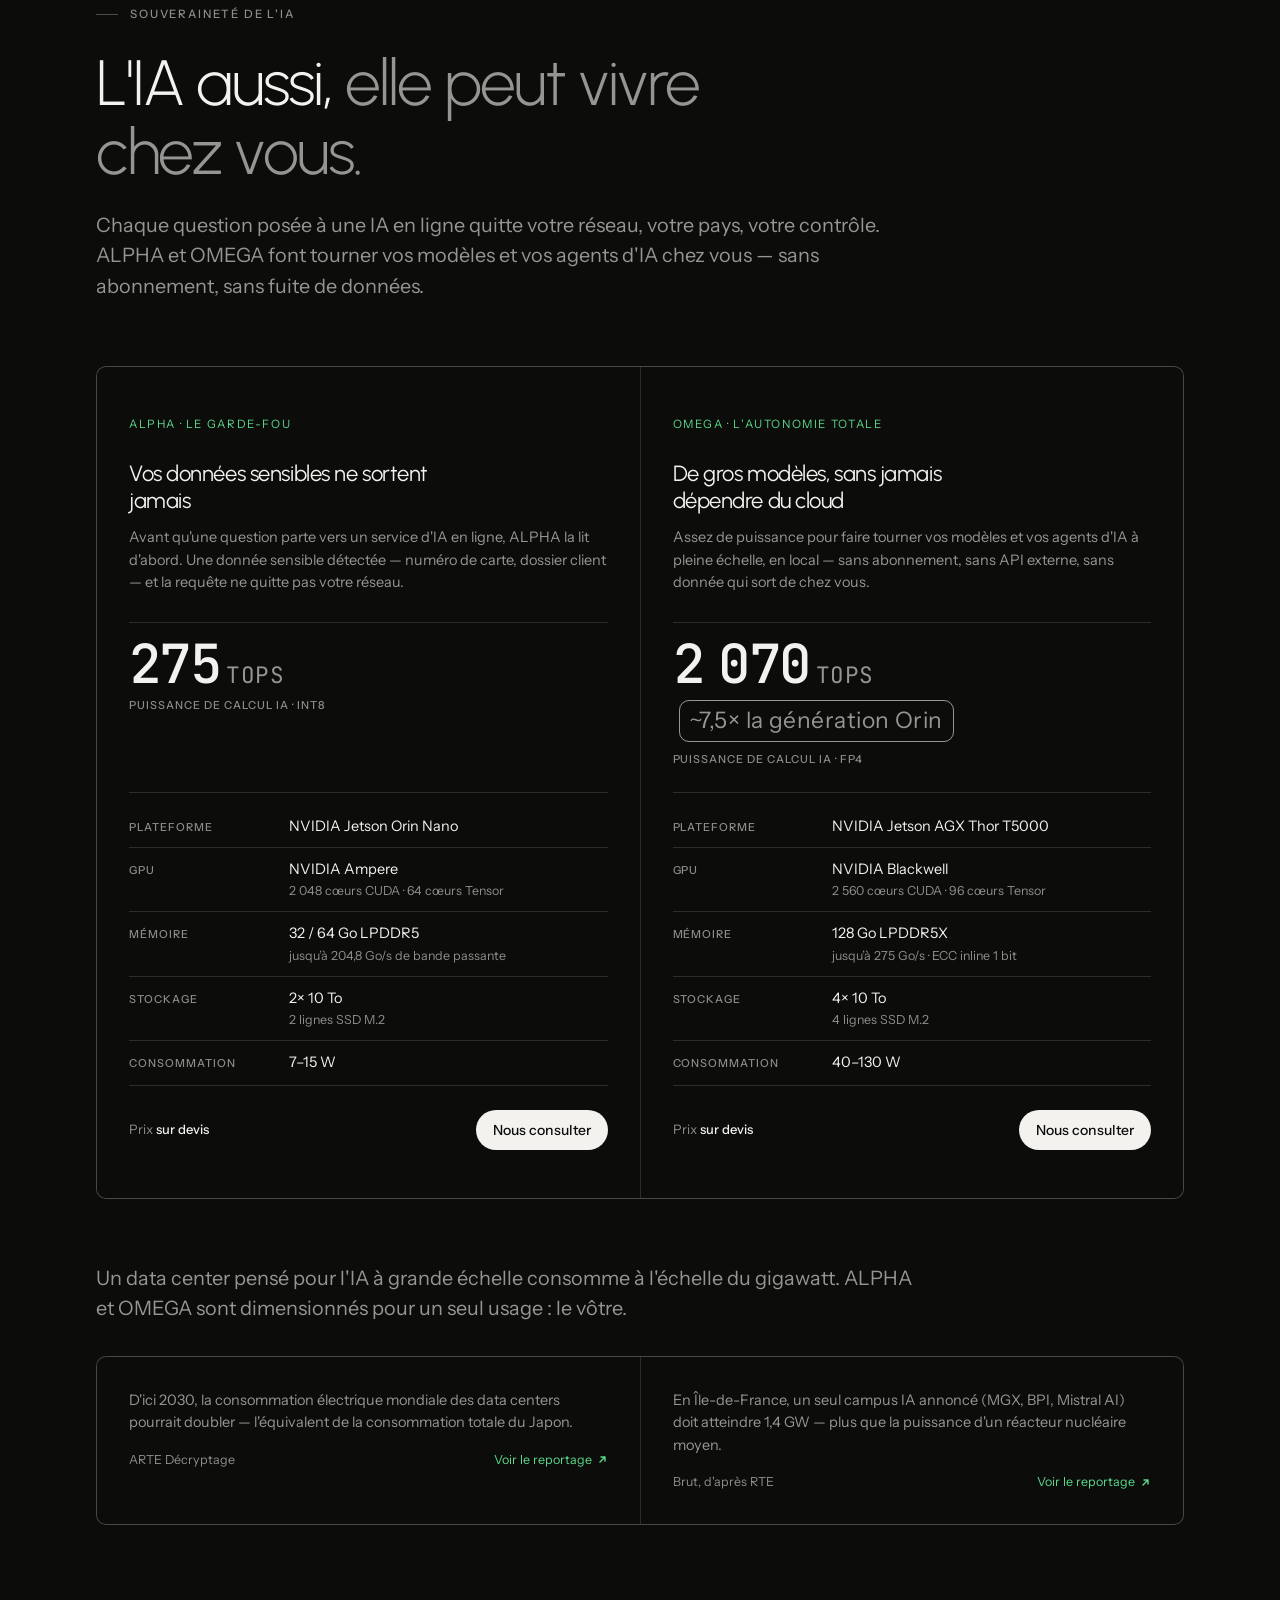
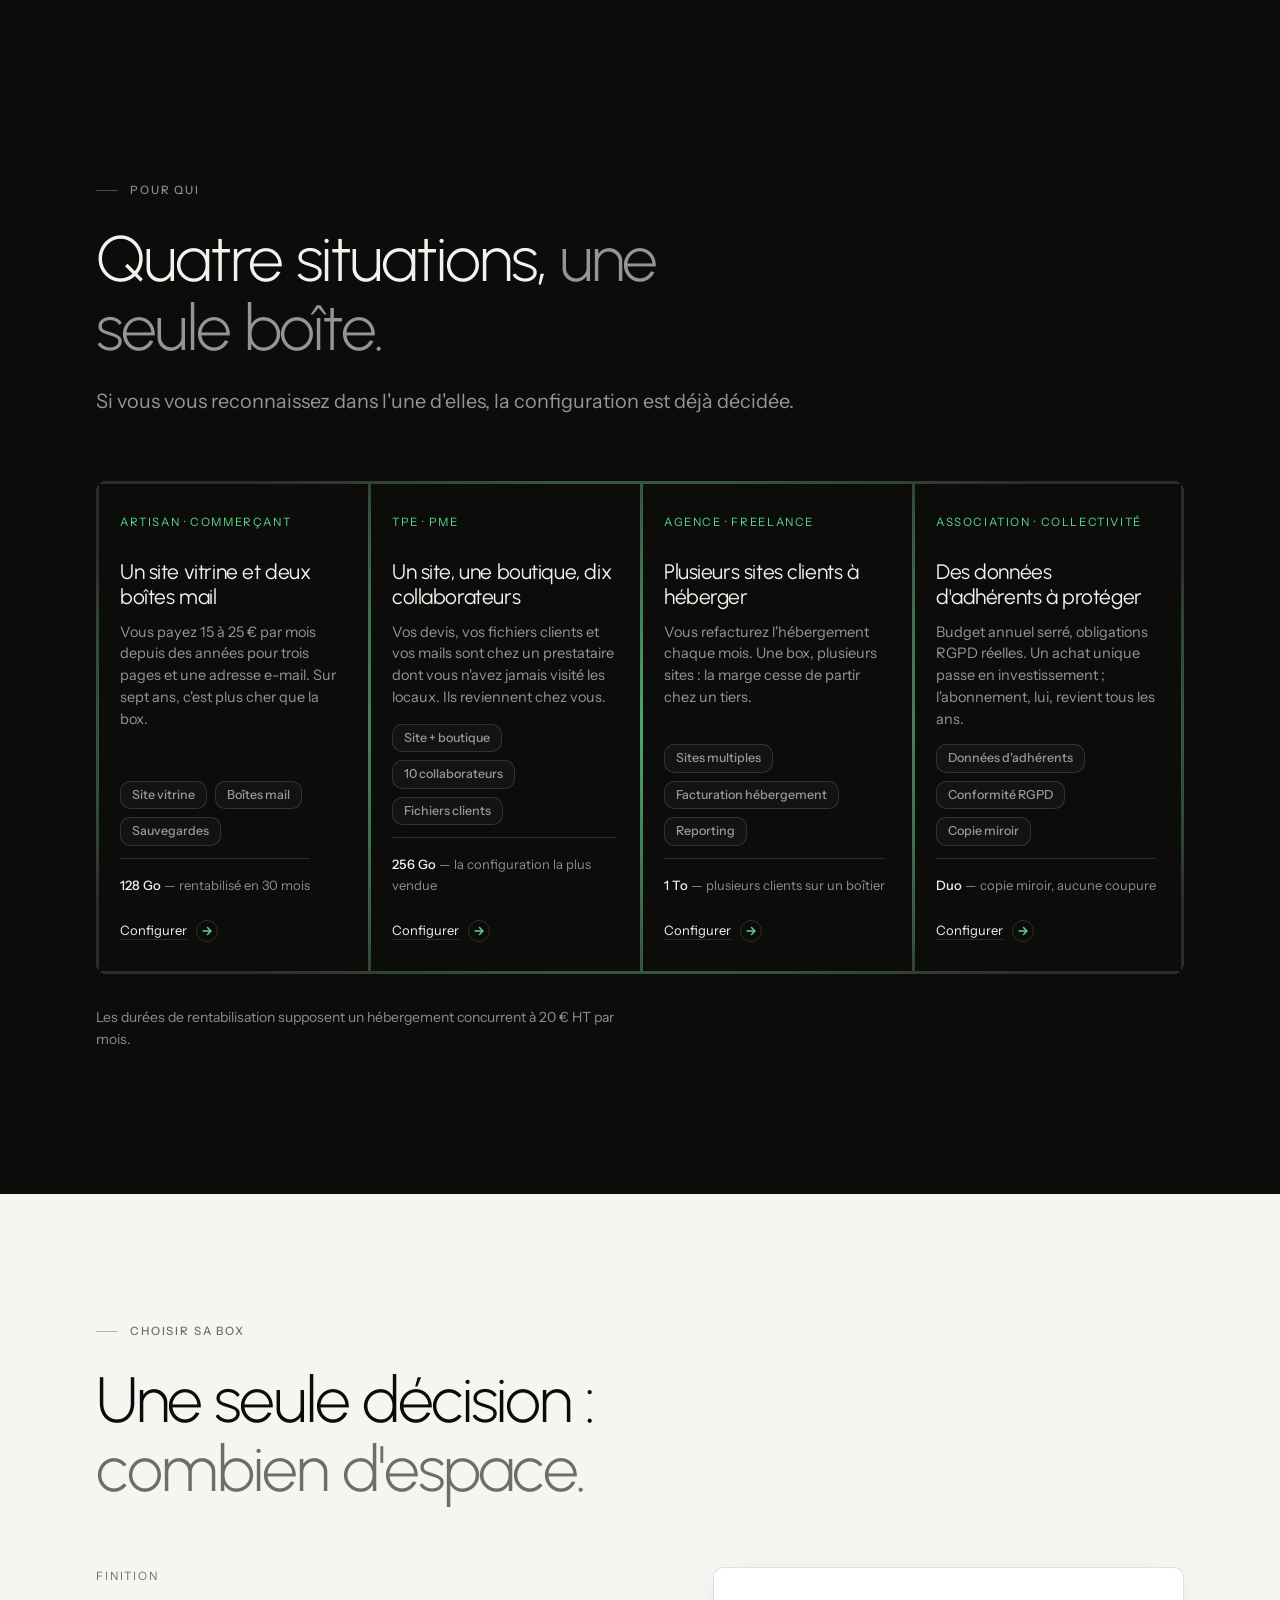
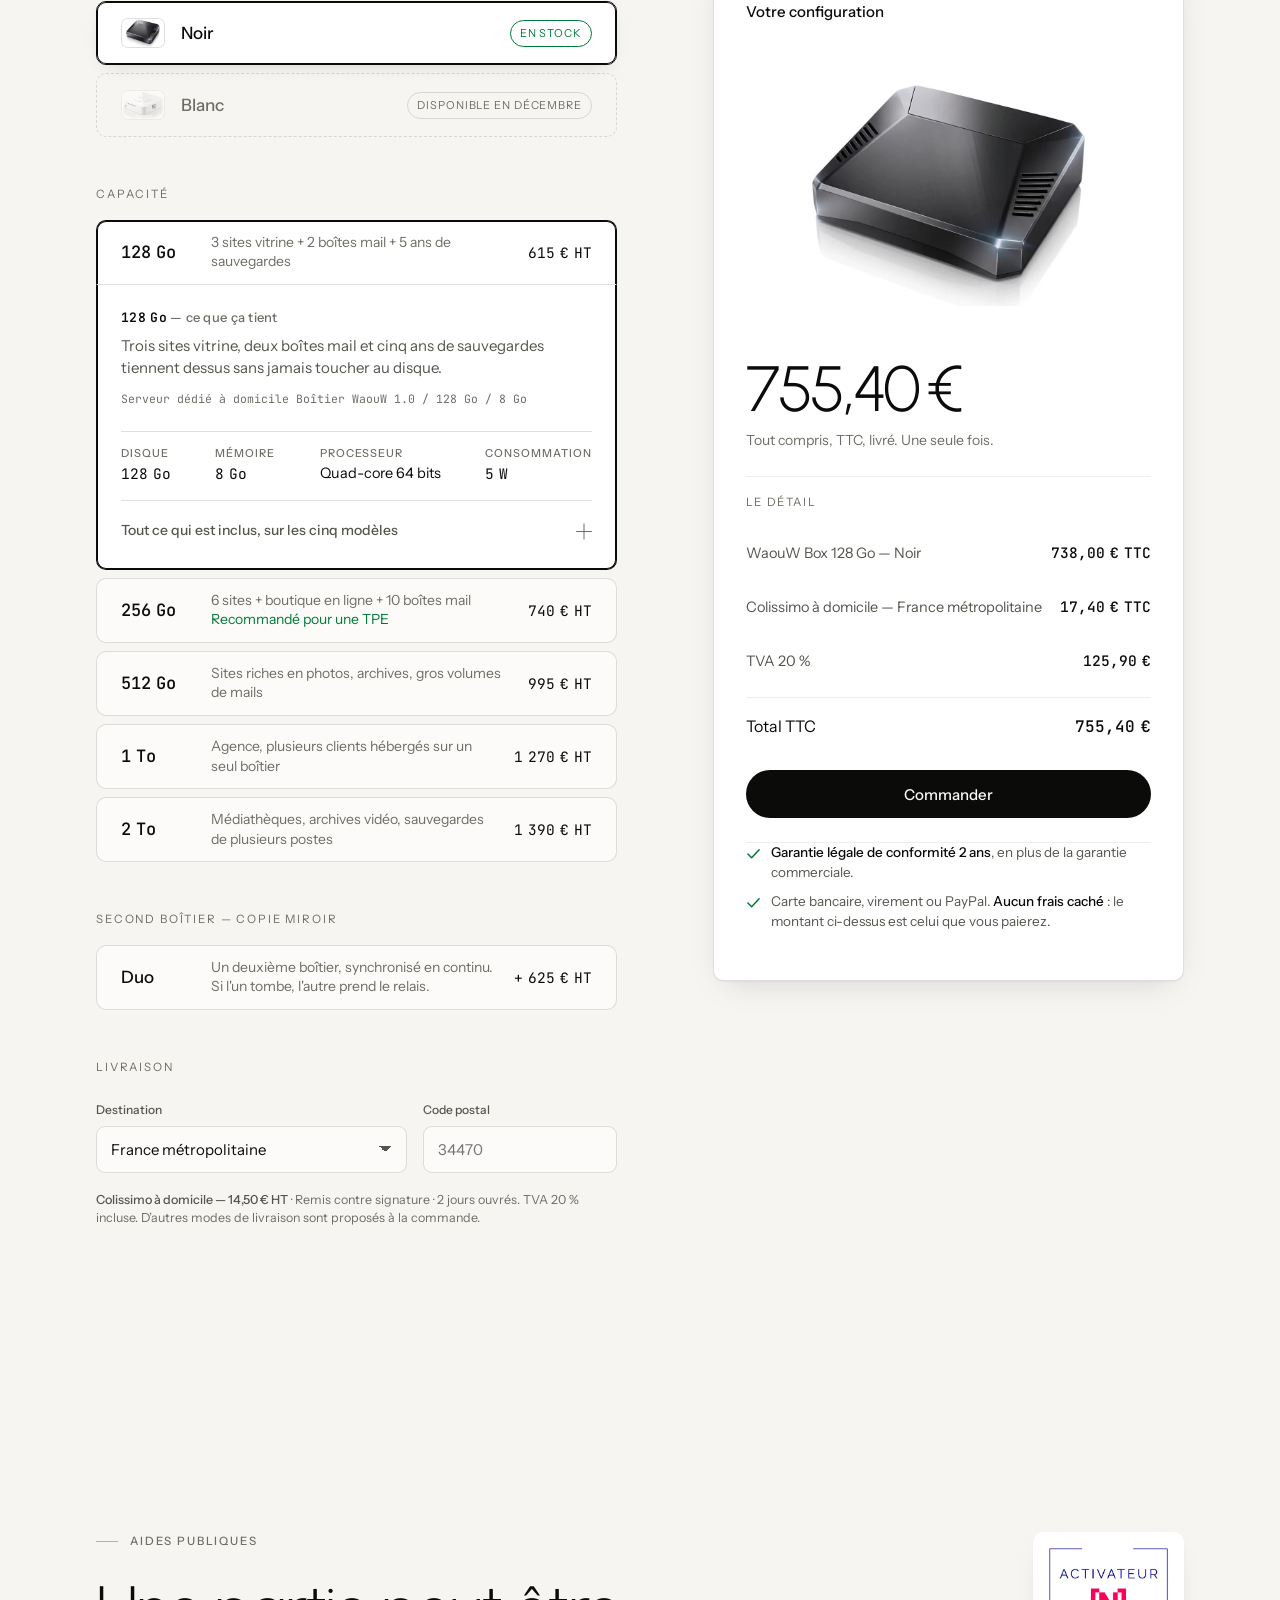
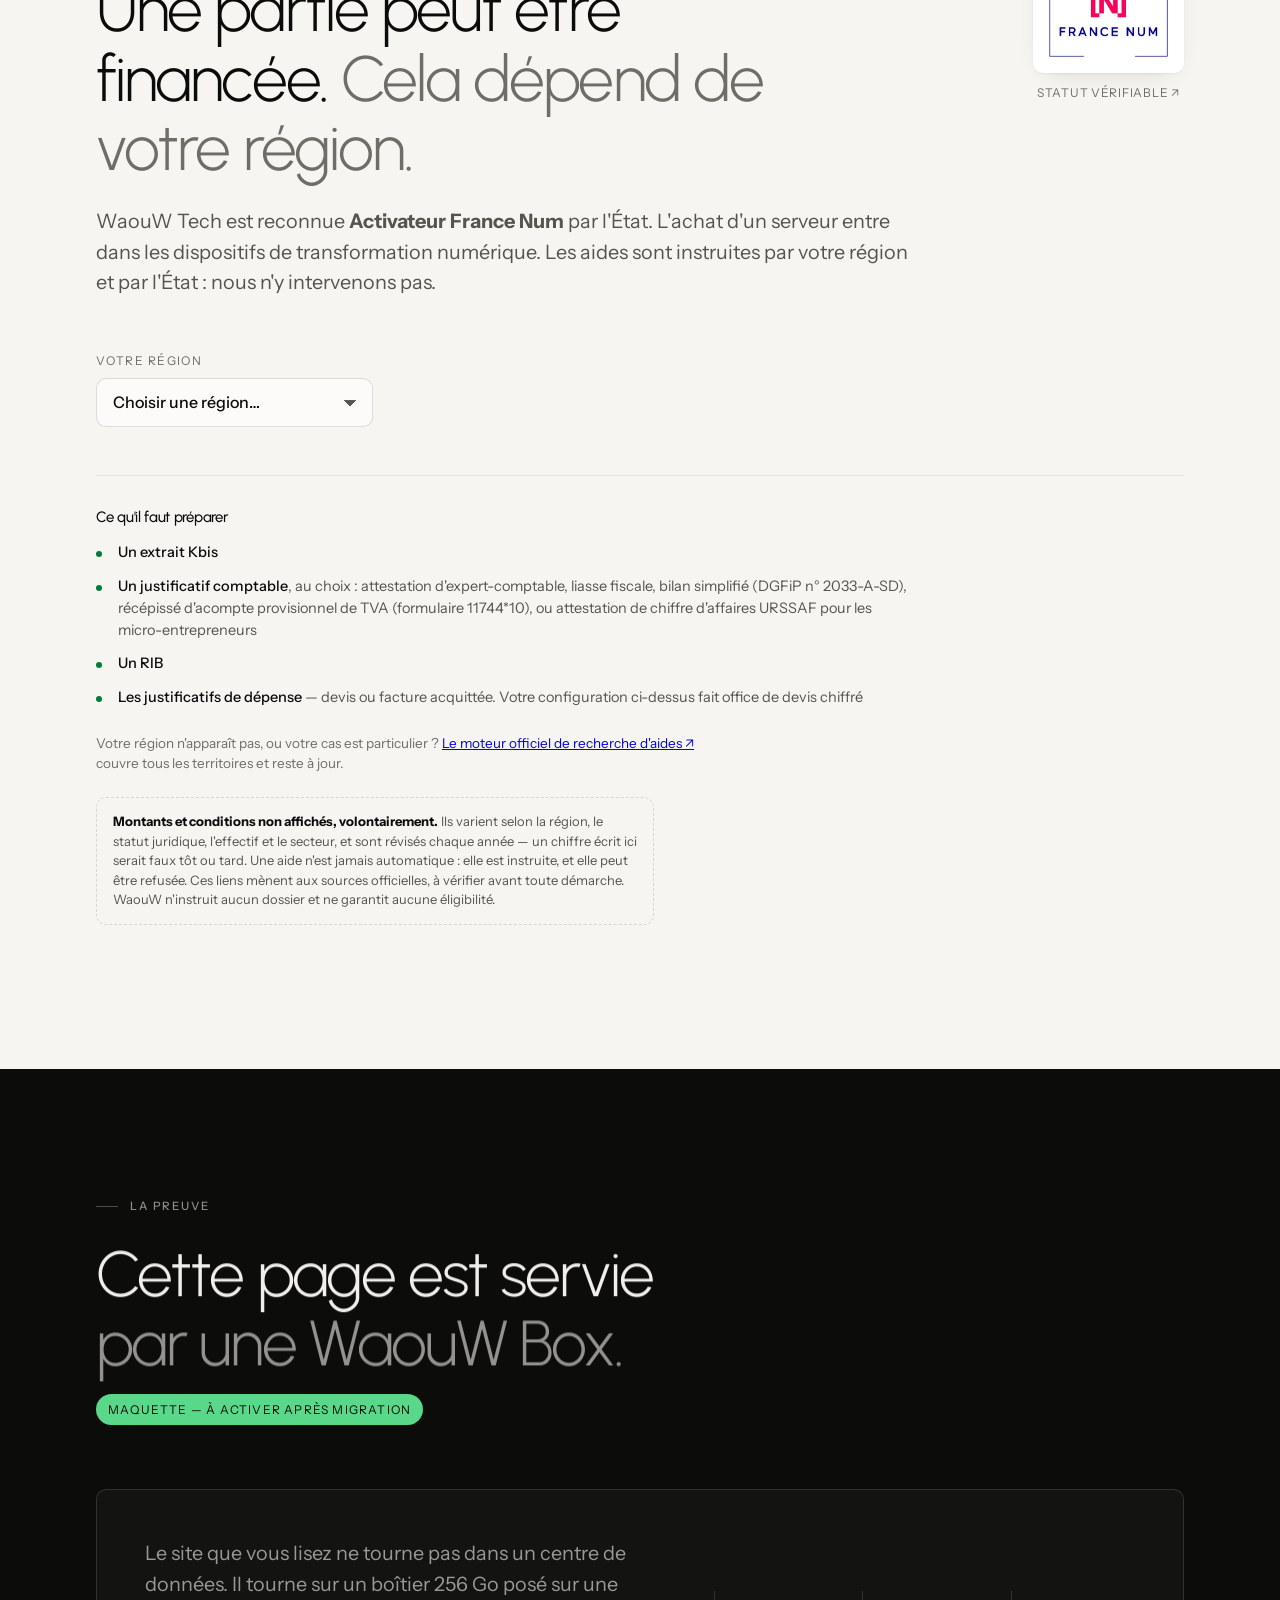
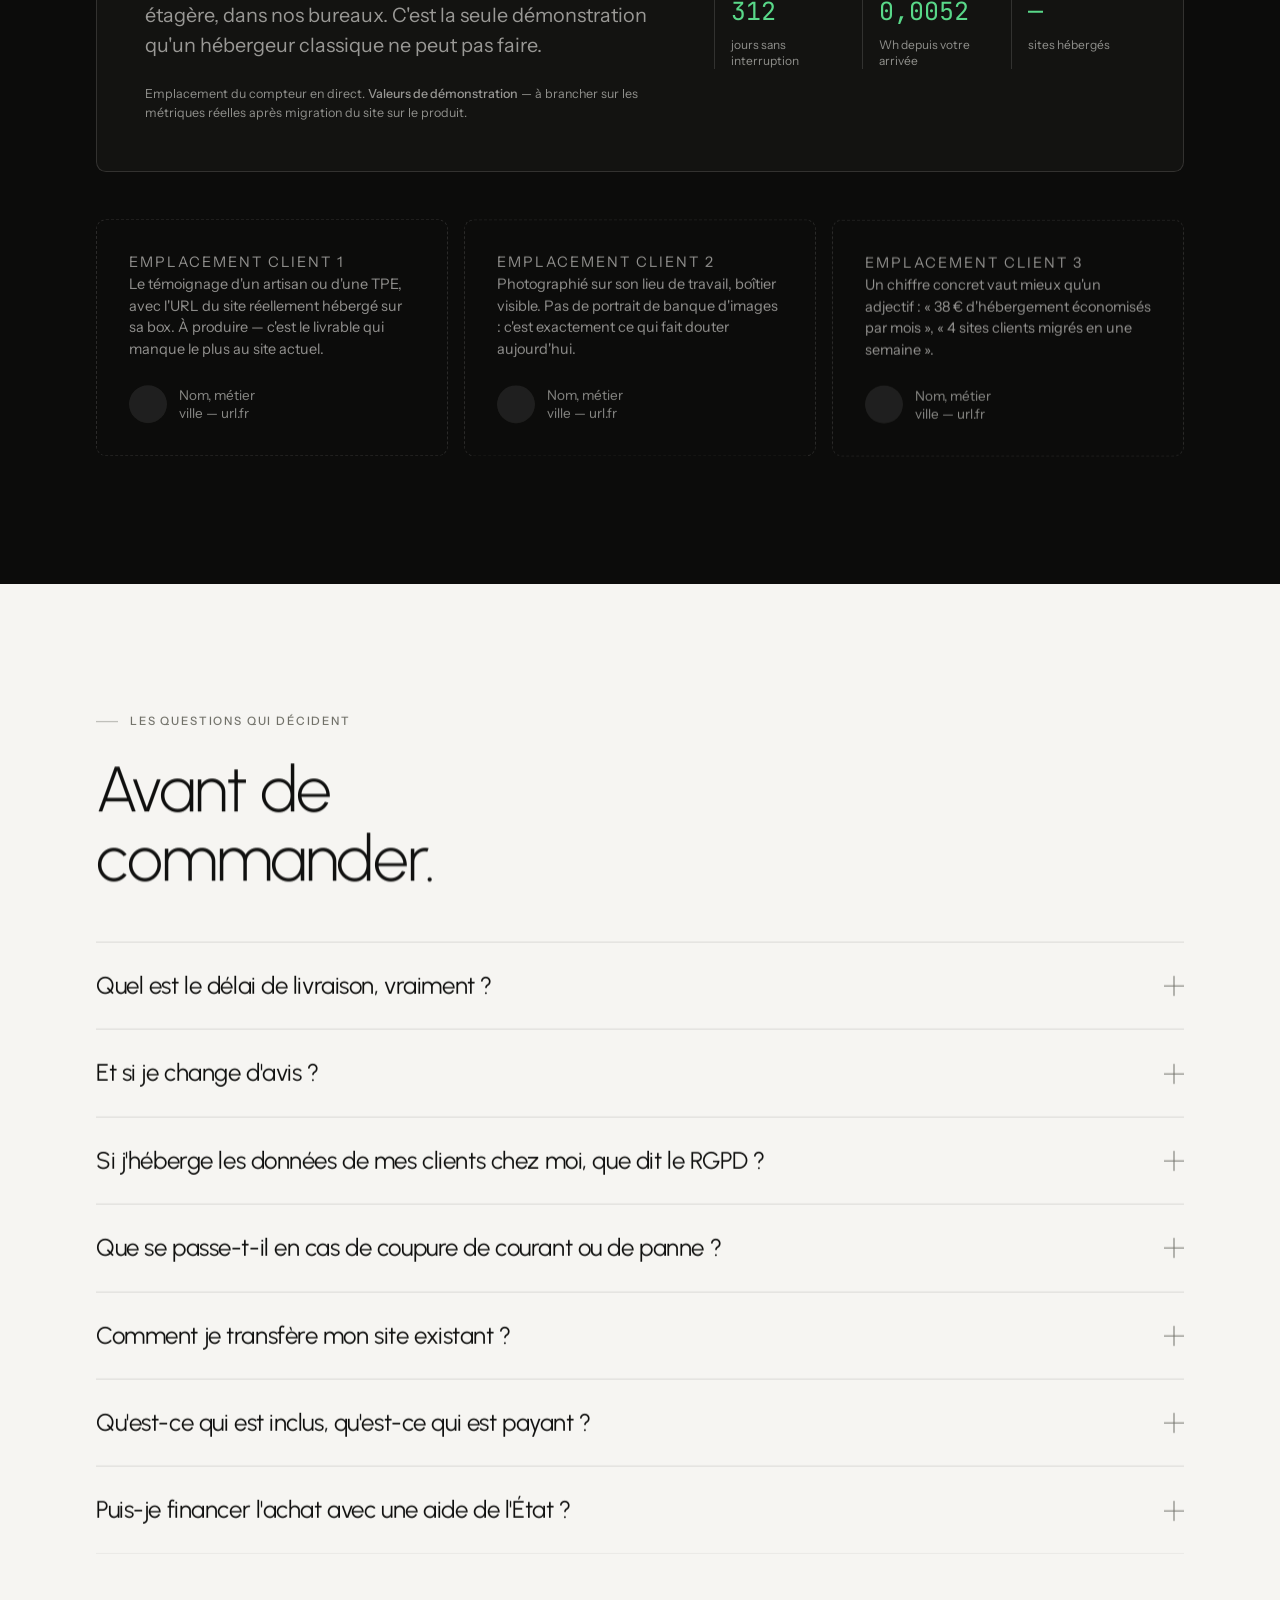
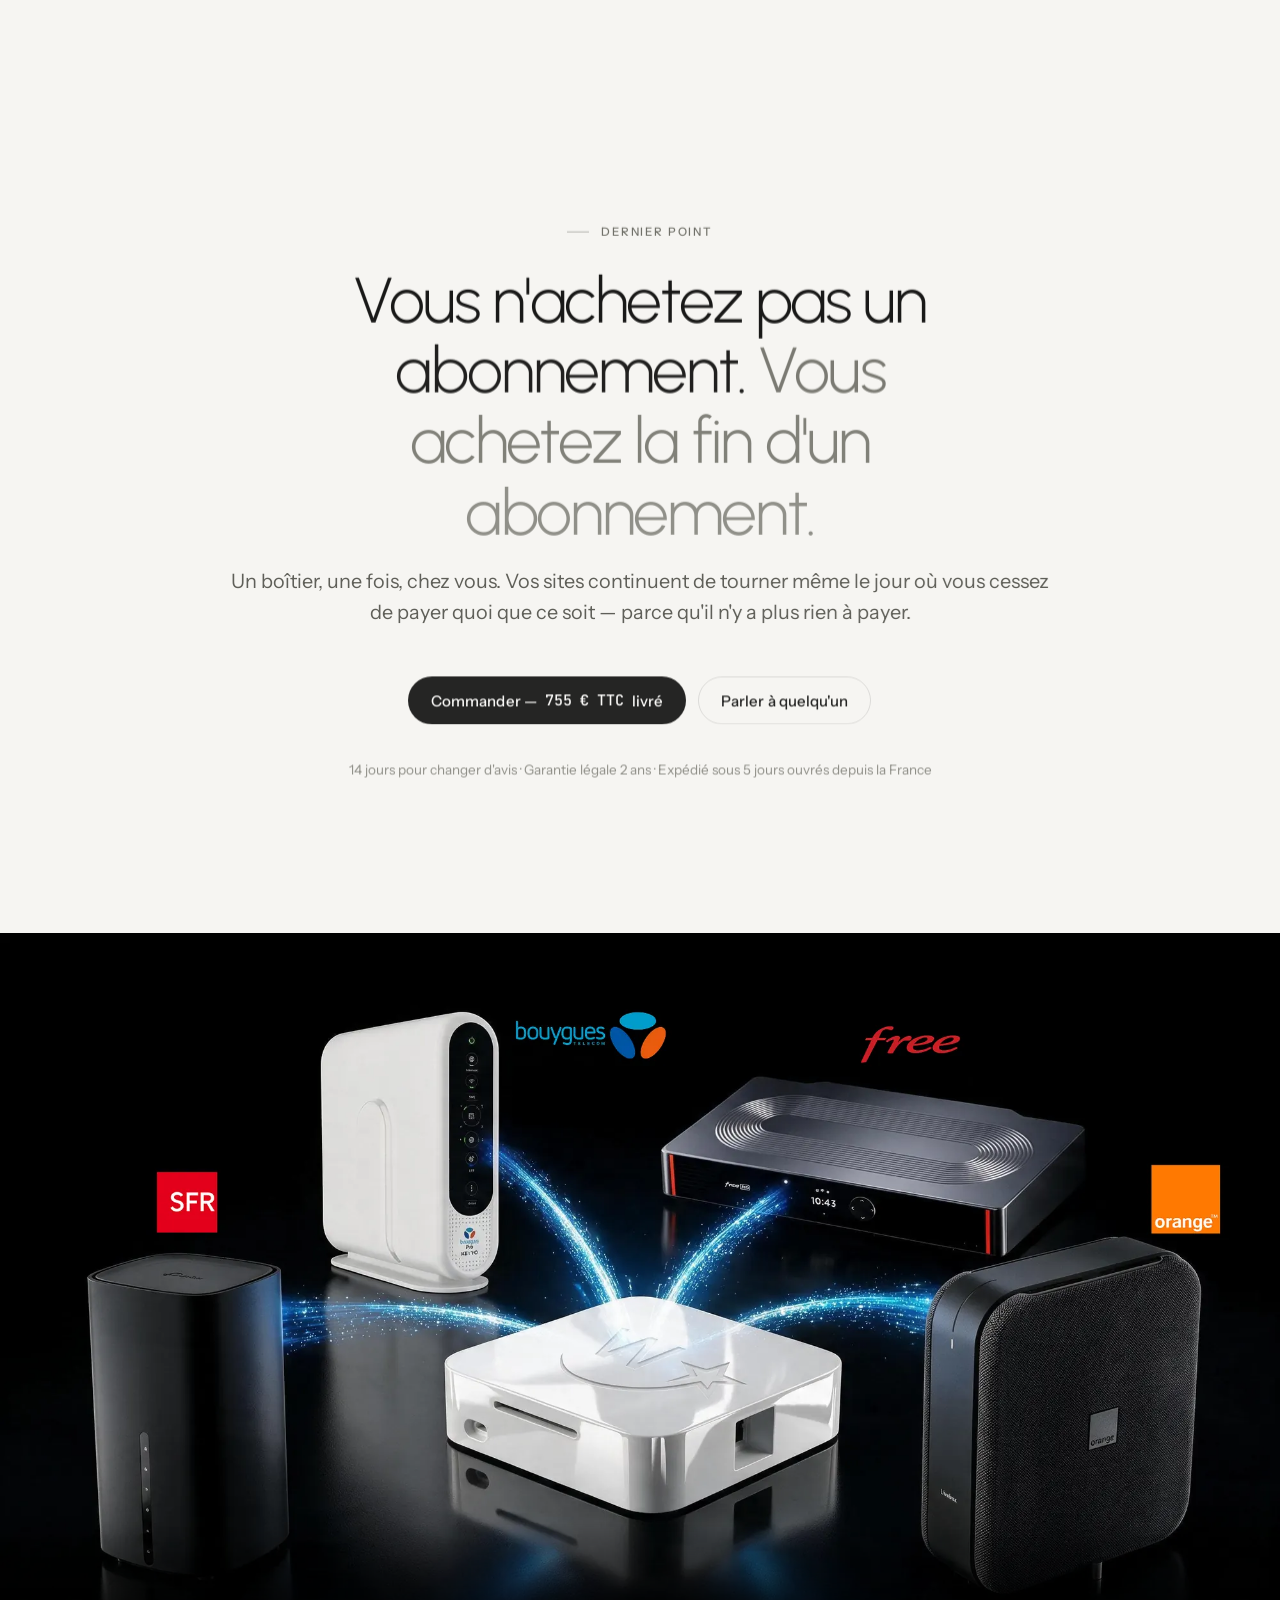
==== commit eee9377c: "Add files via upload" ====
--- a/index.html
+++ b/index.html
@@ -1013,6 +1013,17 @@
 .foot ul{list-style:none; margin:0; padding:0; display:grid; gap:2px}
 .foot a{color:var(--on-night-2); text-decoration:none; font-size:14.5px; transition:color var(--t-micro) var(--ease); display:flex; align-items:center; min-height:40px}
 .foot a:hover{color:var(--on-night)}
+.foot__support{margin-top:var(--s6)}
+.foot__support__t{font:500 12px/1 "Instrument Sans",sans-serif; letter-spacing:.14em; text-transform:uppercase; color:var(--on-night-3); margin:0 0 var(--s4)}
+.foot__hours{list-style:none; margin:0 0 12px; padding:0; display:flex; flex-direction:column; gap:5px}
+.foot__hours li{display:flex; justify-content:space-between; gap:12px; font-size:12.5px; line-height:1.4}
+.foot__hours li span:first-child{color:var(--on-night-2); font-weight:500; flex:none}
+.foot__hours li span:last-child{color:var(--on-night-3); text-align:right}
+.foot__hours li i{font-style:normal; opacity:.75}
+.foot__contacts{display:flex; flex-wrap:wrap; gap:6px 14px; margin:0; font-size:12.5px}
+.foot__contacts a{color:var(--on-night); font-weight:500; text-decoration:none}
+.foot__contacts a:hover{text-decoration:underline}
+.foot__contacts span{color:var(--on-night-3)}
 .foot__legal{margin-top:var(--s8); padding-top:var(--s5); border-top:1px solid var(--line-night); font-size:12.5px; color:var(--on-night-3); line-height:1.7}
 .foot__legal a{color:var(--on-night-2); text-decoration:underline; text-underline-offset:2px}
 .foot__legal a:hover,.foot__legal a:focus-visible{color:var(--on-night)}
@@ -1746,6 +1757,33 @@
    traductions de .who__* (déjà réutilisées ailleurs par sélecteur
    global) ni de leur logique de clic.
    ============================================================ */
+#distributeur{
+  position:relative; background:#000;
+  padding-block:0 clamp(72px,10vw,var(--s10));
+}
+/* La photo n'est plus un fond : elle occupe toute la largeur, entiere, et rien
+   ne passe par-dessus. Son propre noir rejoint celui de la section, donc aucun
+   bord visible ; un degrade en bas la fond dans le texte qui suit. */
+.dist__hero{margin:0 0 clamp(40px,6vw,80px)}
+.dist__hero img{
+  display:block; width:100%; height:auto;
+  -webkit-mask-image:linear-gradient(180deg, #000 0%, #000 82%, transparent 100%);
+  mask-image:linear-gradient(180deg, #000 0%, #000 82%, transparent 100%);
+}
+/* variante nuit des cartes partenaires : verre depoli plutot que grille a filets,
+   qui ne se lit plus sur une photo. */
+.night .dist{background:transparent; border:0; gap:var(--s4)}
+.night .dist__c{
+  background:rgba(255,255,255,.055); border:1px solid rgba(255,255,255,.12); border-radius:var(--r);
+  transition:background var(--t-ui) var(--ease), border-color var(--t-ui) var(--ease);
+}
+.night .dist__c:hover{background:rgba(255,255,255,.085); border-color:rgba(255,255,255,.22)}
+.night .dist__k{color:var(--accent-night)}
+.night .dist__c p:not(.dist__k){color:var(--on-night-2)}
+.night .dist__foot{border-top-color:var(--line-night)}
+.night .dist__foot p{color:var(--on-night-3)}
+.night .dim{color:var(--on-night-2)}
+
 .dist{
   display:grid; gap:1px; margin-top:var(--s8);
   background:var(--line); border:1px solid var(--line); border-radius:var(--r); overflow:hidden;
@@ -2346,7 +2384,7 @@
     </div>
     <a href="#aides">Aides</a>
     <a href="#faq">Questions</a>
-    <a href="#distributeur">Devenir revendeur</a>
+    <a href="#distributeur">Devenez partenaire</a>
   </div>
   <!-- Un seul déclencheur compact (le drapeau courant), pas quatre boutons en
        ligne : le menu tient déjà tout juste sur 8 liens entre 900 et 1180px —
@@ -2393,7 +2431,7 @@
     </details>
     <a href="#aides">Aides</a>
     <a href="#faq">Questions</a>
-    <a href="#distributeur">Devenir revendeur</a>
+    <a href="#distributeur">Devenez partenaire</a>
   </div>
   <div class="langsw-row" id="langSwRow" role="group" aria-label="Choisir la langue">
     <button type="button" class="langsw-row__f" data-lang="fr" aria-pressed="true" aria-label="Français"><span class="flag flag--fr" aria-hidden="true"></span></button>
@@ -3181,7 +3219,8 @@
      de contact que le reste du site (#chatOpen) — même mécanique que
      les deux liens « Nous consulter » de la section IA, pas de
      formulaire dédié à maintenir en double. -->
-<section id="distributeur">
+<section id="distributeur" class="night">
+  <figure class="dist__hero"><img src="[data-uri]" width="2000" height="1125" loading="lazy" decoding="async" alt="Le boitier WaouW entoure des box SFR, Bouygues Telecom, Free et Orange, relies par des trainees lumineuses"></figure>
   <div class="wrap">
     <p class="eyebrow" data-reveal>Devenez partenaire</p>
     <h2 data-reveal style="max-width:20ch">Vous avez des clients.<span class="dim"> Nous avons le boîtier.</span></h2>
@@ -3222,6 +3261,21 @@
       <div>
         <img class="foot__logo" src="[data-uri]" alt="WaouW">
         <p style="font-size:14px; color:var(--on-night-2); max-width:34ch; margin:0">Le serveur qui vous rend votre web. Conçu, assemblé et expédié en France.</p>
+        <div class="foot__support">
+          <p class="foot__support__t">Support client</p>
+          <ul class="foot__hours">
+            <li><span>Lundi</span><span>14h00 – 18h00 <i>(fermé le matin)</i></span></li>
+            <li><span>Mardi</span><span>9h00 – 12h00 et 14h00 – 18h00</span></li>
+            <li><span>Mercredi</span><span>9h00 – 12h00 et 14h00 – 18h00</span></li>
+            <li><span>Jeudi</span><span>9h00 – 12h00 <i>(fermé l'après-midi)</i></span></li>
+            <li><span>Vendredi</span><span>9h00 – 12h00 et 14h00 – 18h00</span></li>
+          </ul>
+          <p class="foot__contacts">
+            <a href="mailto:support@waouw.eu">support@waouw.eu</a>
+            <a href="tel:+33458280672">04 58 28 06 72</a>
+            <span>Visioconférence disponible si nécessaire</span>
+          </p>
+        </div>
       </div>
       <div>
         <h4>Produit</h4>
@@ -5487,9 +5541,9 @@
    rencontrées avant « Aides ». Voir le sous-menu, plus bas, pour le
    libellé du déclencheur lui-même (.nav__drop-label, hors de ce tableau). */
 const NAV_LABELS = {
-  en: [`The cost`, `How it works`, `Local AI`, `Who it's for`, `Plans`, `Grants`, `FAQ`, `Become a reseller`],
-  de: [`Die Kosten`, `So funktioniert's`, `Lokale KI`, `Für wen`, `Angebote`, `Förderungen`, `Fragen`, `Vertriebspartner werden`],
-  es: [`El coste`, `Cómo funciona`, `IA local`, `Para quién`, `Planes`, `Ayudas`, `Preguntas`, `Ser distribuidor`],
+  en: [`The cost`, `How it works`, `Local AI`, `Who it's for`, `Plans`, `Grants`, `FAQ`, `Become a partner`],
+  de: [`Die Kosten`, `So funktioniert's`, `Lokale KI`, `Für wen`, `Angebote`, `Förderungen`, `Fragen`, `Werden Sie Partner`],
+  es: [`El coste`, `Cómo funciona`, `IA local`, `Para quién`, `Planes`, `Ayudas`, `Preguntas`, `Conviértase en socio`],
 };
 
 const ORDER_BTN = {
@@ -5999,6 +6053,24 @@
 set('.foot > div:first-child > p', `The server that gives you back your web. Designed, assembled and shipped in France.`,
   `Der Server, der Ihnen Ihr Web zurückgibt. Entworfen, montiert und versendet in Frankreich.`,
   `El servidor que le devuelve su web. Diseñado, ensamblado y enviado desde Francia.`);
+set('.foot__support__t', `Customer support`, `Kundensupport`, `Atención al cliente`);
+set('.foot__hours li',
+  [`<span>Monday</span><span>2:00 – 6:00 PM <i>(closed in the morning)</i></span>`,
+   `<span>Tuesday</span><span>9:00 AM – 12:00 PM and 2:00 – 6:00 PM</span>`,
+   `<span>Wednesday</span><span>9:00 AM – 12:00 PM and 2:00 – 6:00 PM</span>`,
+   `<span>Thursday</span><span>9:00 AM – 12:00 PM <i>(closed in the afternoon)</i></span>`,
+   `<span>Friday</span><span>9:00 AM – 12:00 PM and 2:00 – 6:00 PM</span>`],
+  [`<span>Montag</span><span>14:00 – 18:00 Uhr <i>(vormittags geschlossen)</i></span>`,
+   `<span>Dienstag</span><span>9:00 – 12:00 und 14:00 – 18:00 Uhr</span>`,
+   `<span>Mittwoch</span><span>9:00 – 12:00 und 14:00 – 18:00 Uhr</span>`,
+   `<span>Donnerstag</span><span>9:00 – 12:00 Uhr <i>(nachmittags geschlossen)</i></span>`,
+   `<span>Freitag</span><span>9:00 – 12:00 und 14:00 – 18:00 Uhr</span>`],
+  [`<span>Lunes</span><span>14:00 – 18:00 <i>(cerrado por la mañana)</i></span>`,
+   `<span>Martes</span><span>9:00 – 12:00 y 14:00 – 18:00</span>`,
+   `<span>Miércoles</span><span>9:00 – 12:00 y 14:00 – 18:00</span>`,
+   `<span>Jueves</span><span>9:00 – 12:00 <i>(cerrado por la tarde)</i></span>`,
+   `<span>Viernes</span><span>9:00 – 12:00 y 14:00 – 18:00</span>`]);
+set('.foot__contacts span', `Video call available if needed`, `Videoanruf bei Bedarf möglich`, `Videollamada disponible si es necesario`);
 set('.foot h4', [`Product`, `Help`, `Legal`], [`Produkt`, `Hilfe`, `Rechtliches`], [`Producto`, `Ayuda`, `Legal`]);
 set('.foot > div:nth-child(2) a', [`The cost`, `How it works`, `Plans & pricing`, `Technical specs`],
   [`Die Kosten`, `So funktioniert's`, `Angebote & Preise`, `Technische Daten`], [`El coste`, `Cómo funciona`, `Planes y precios`, `Especificaciones técnicas`]);
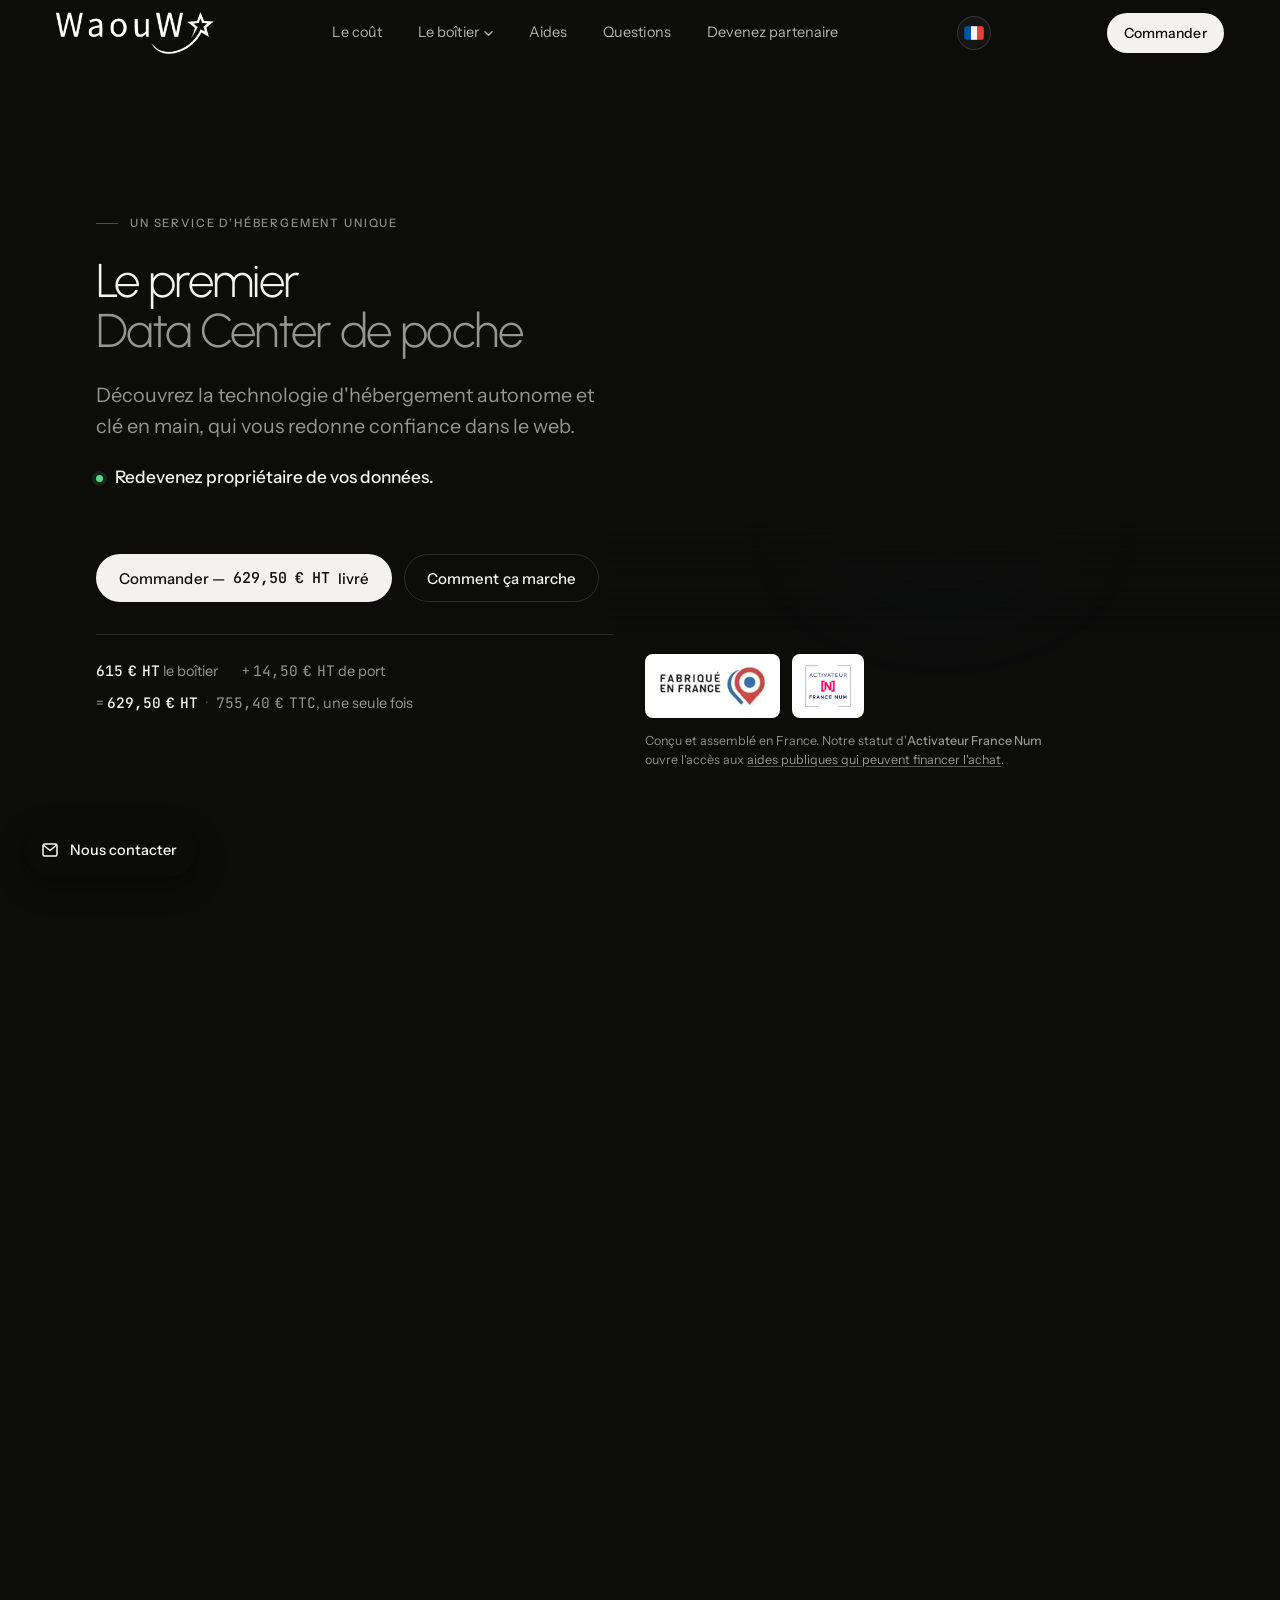
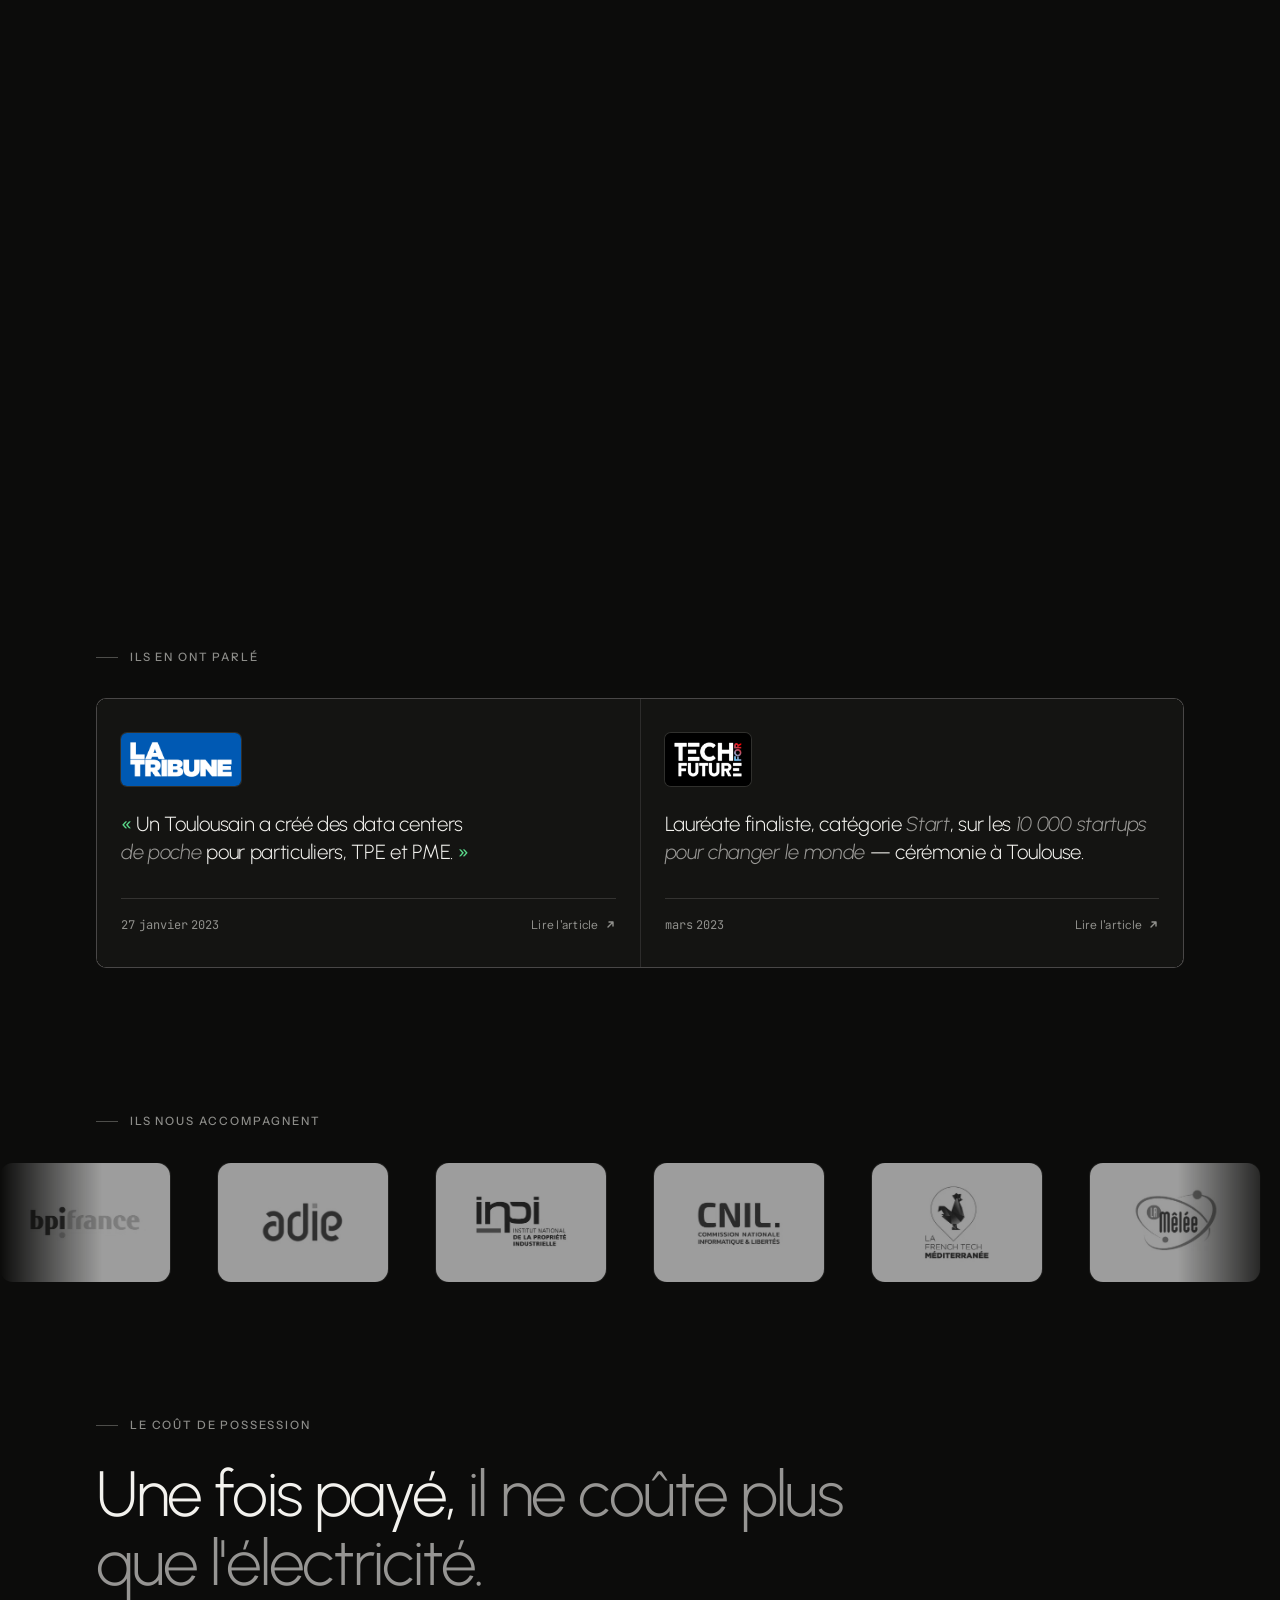
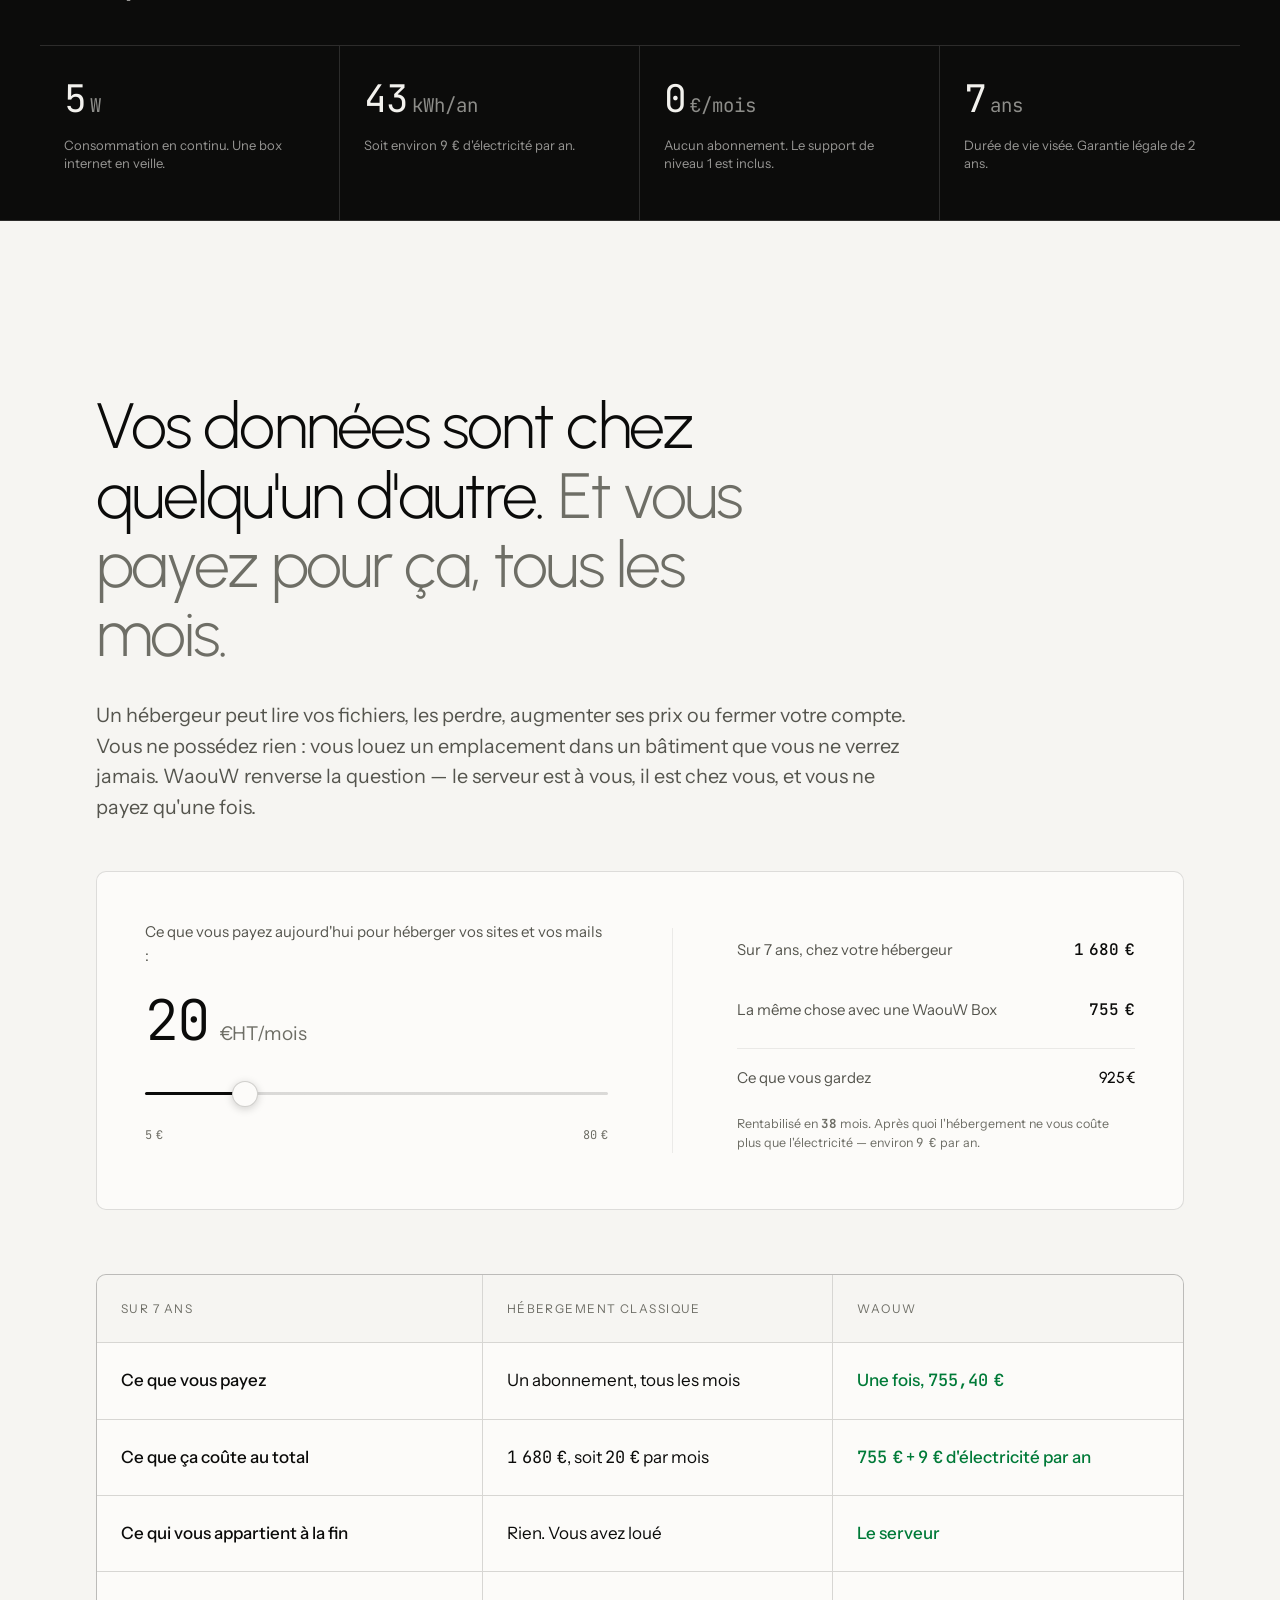
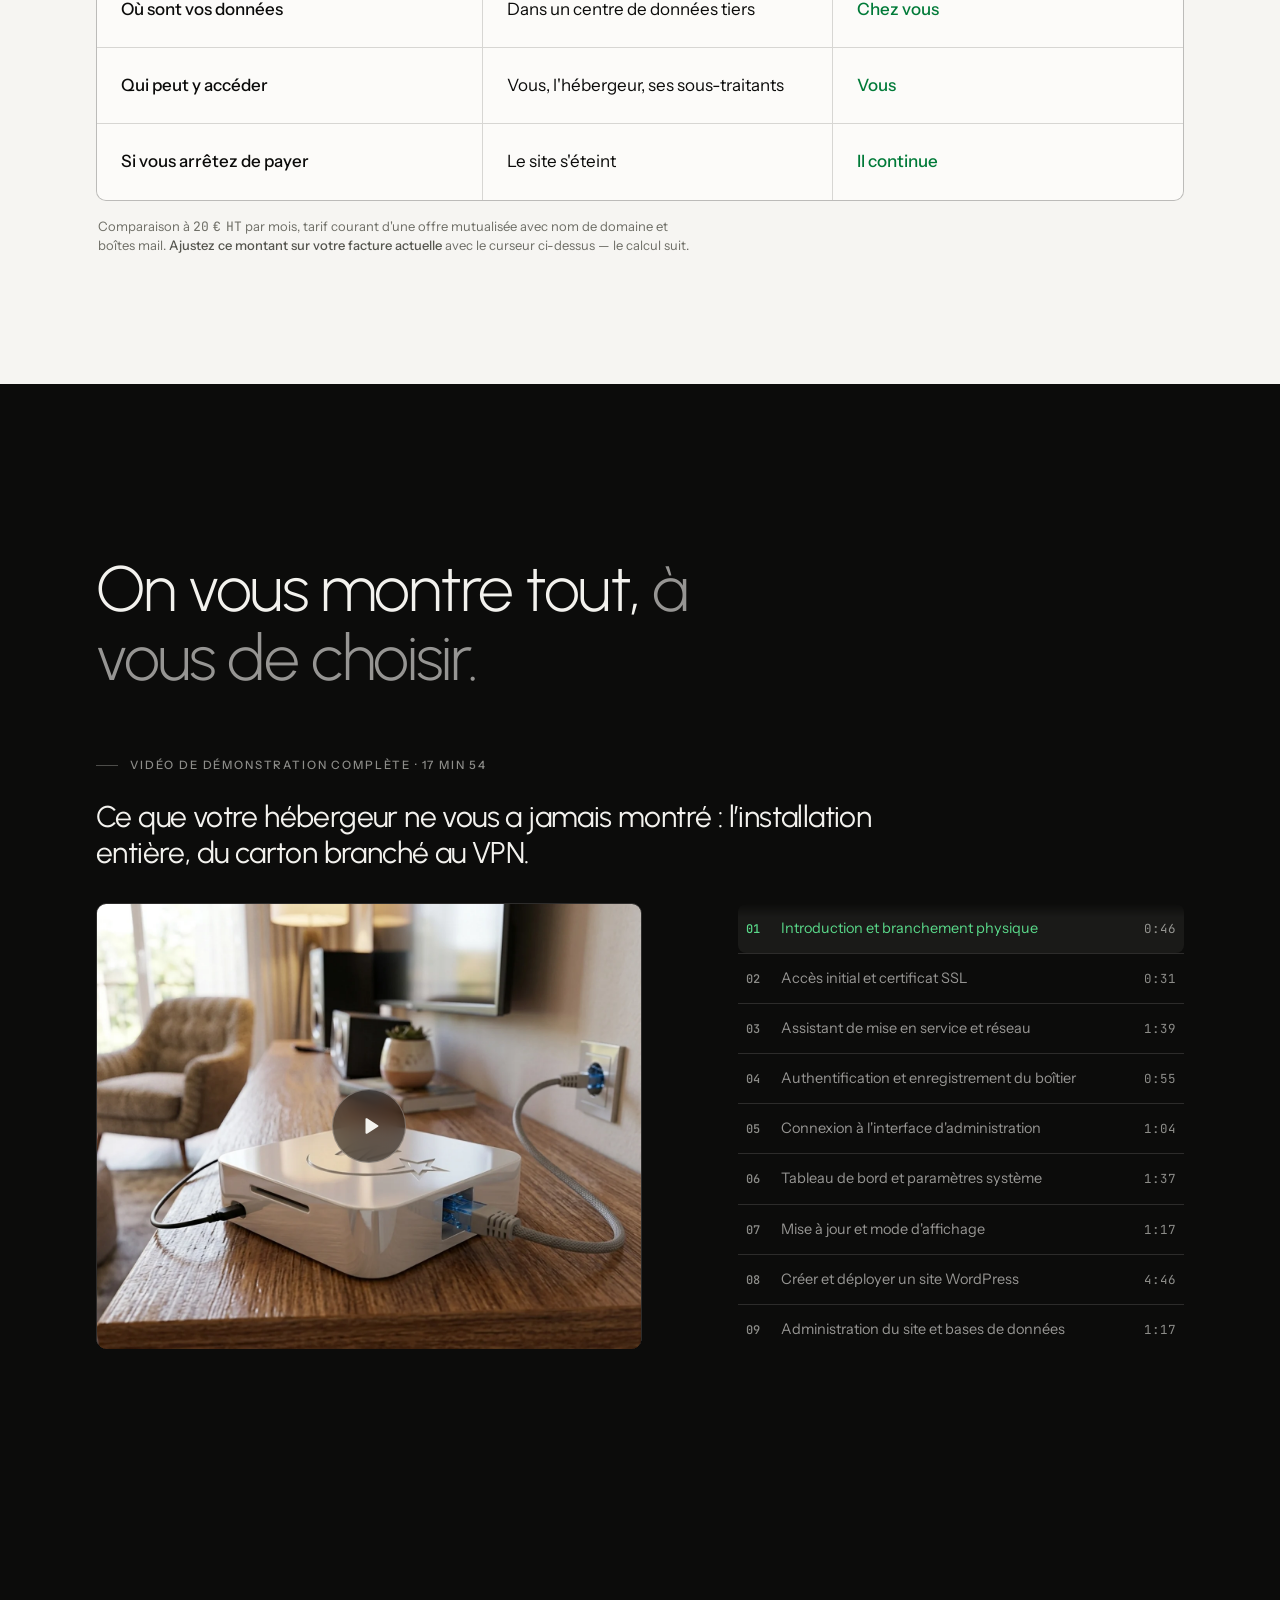
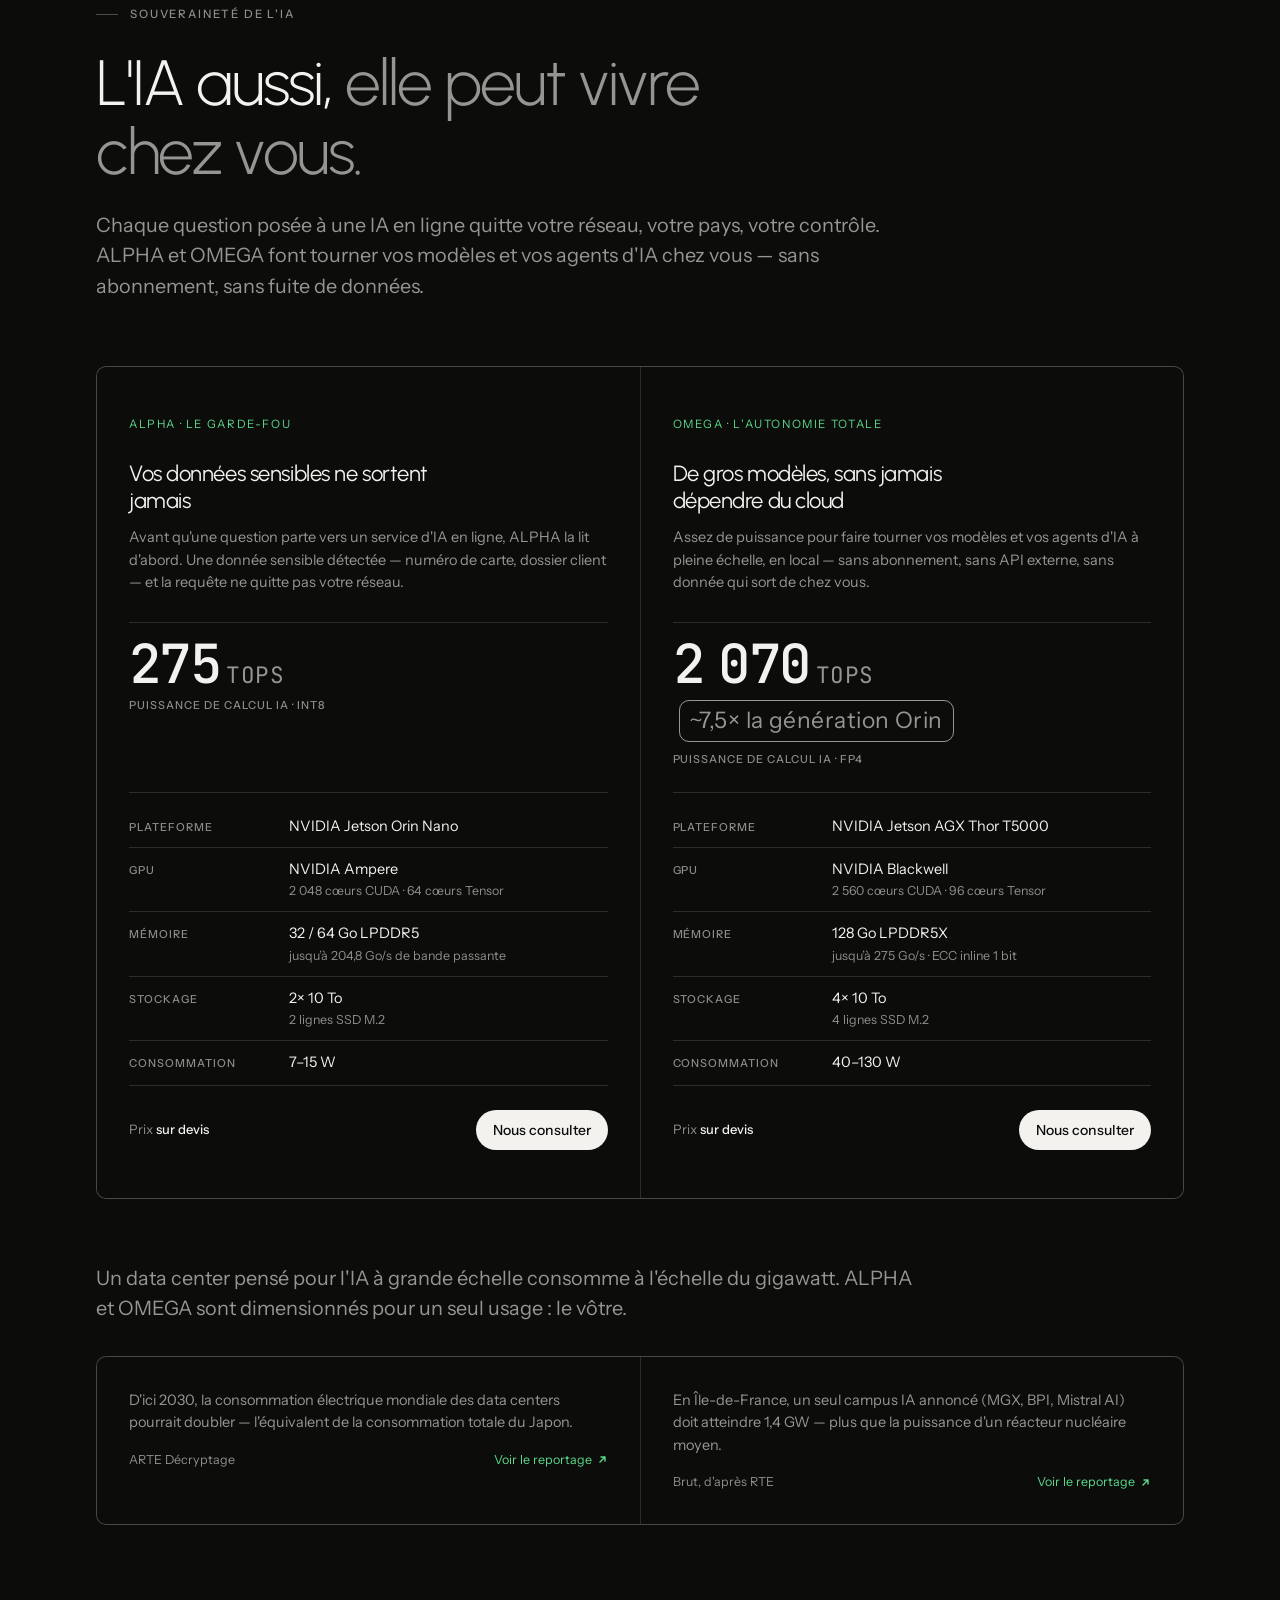
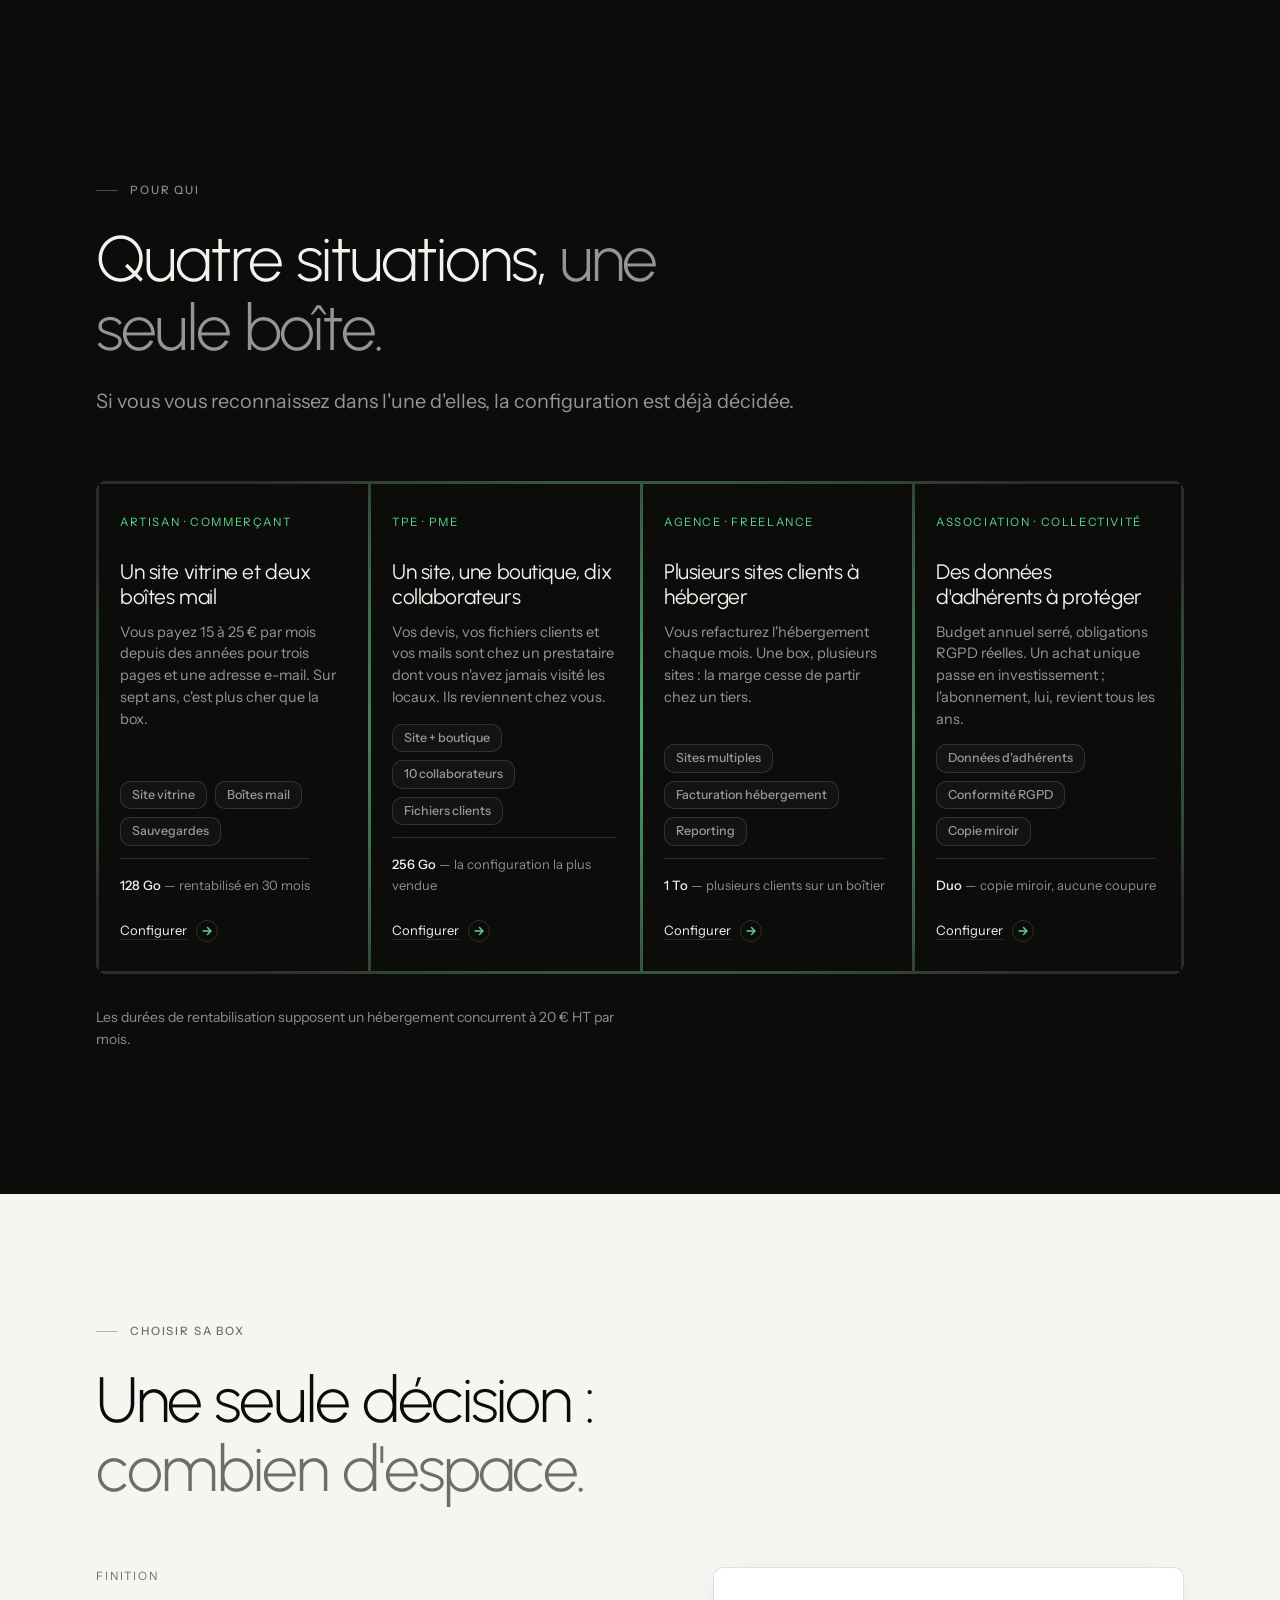
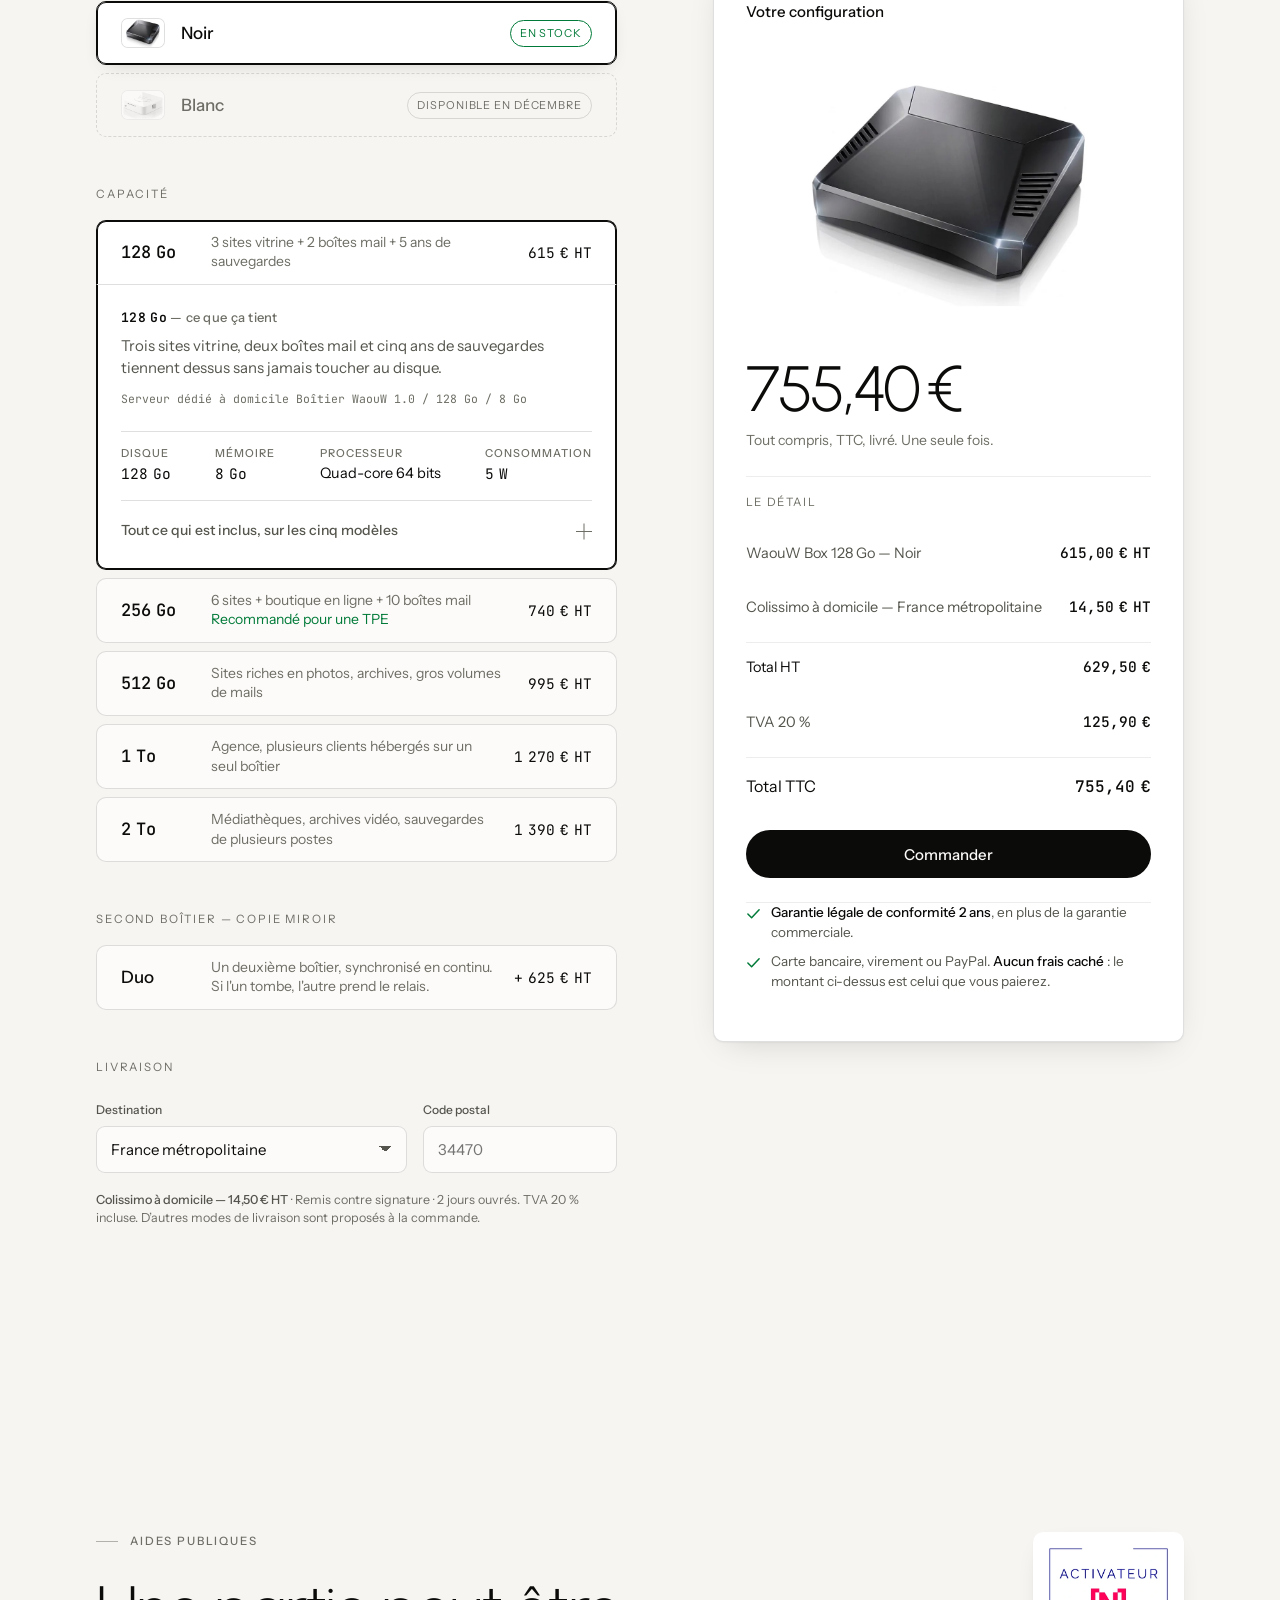
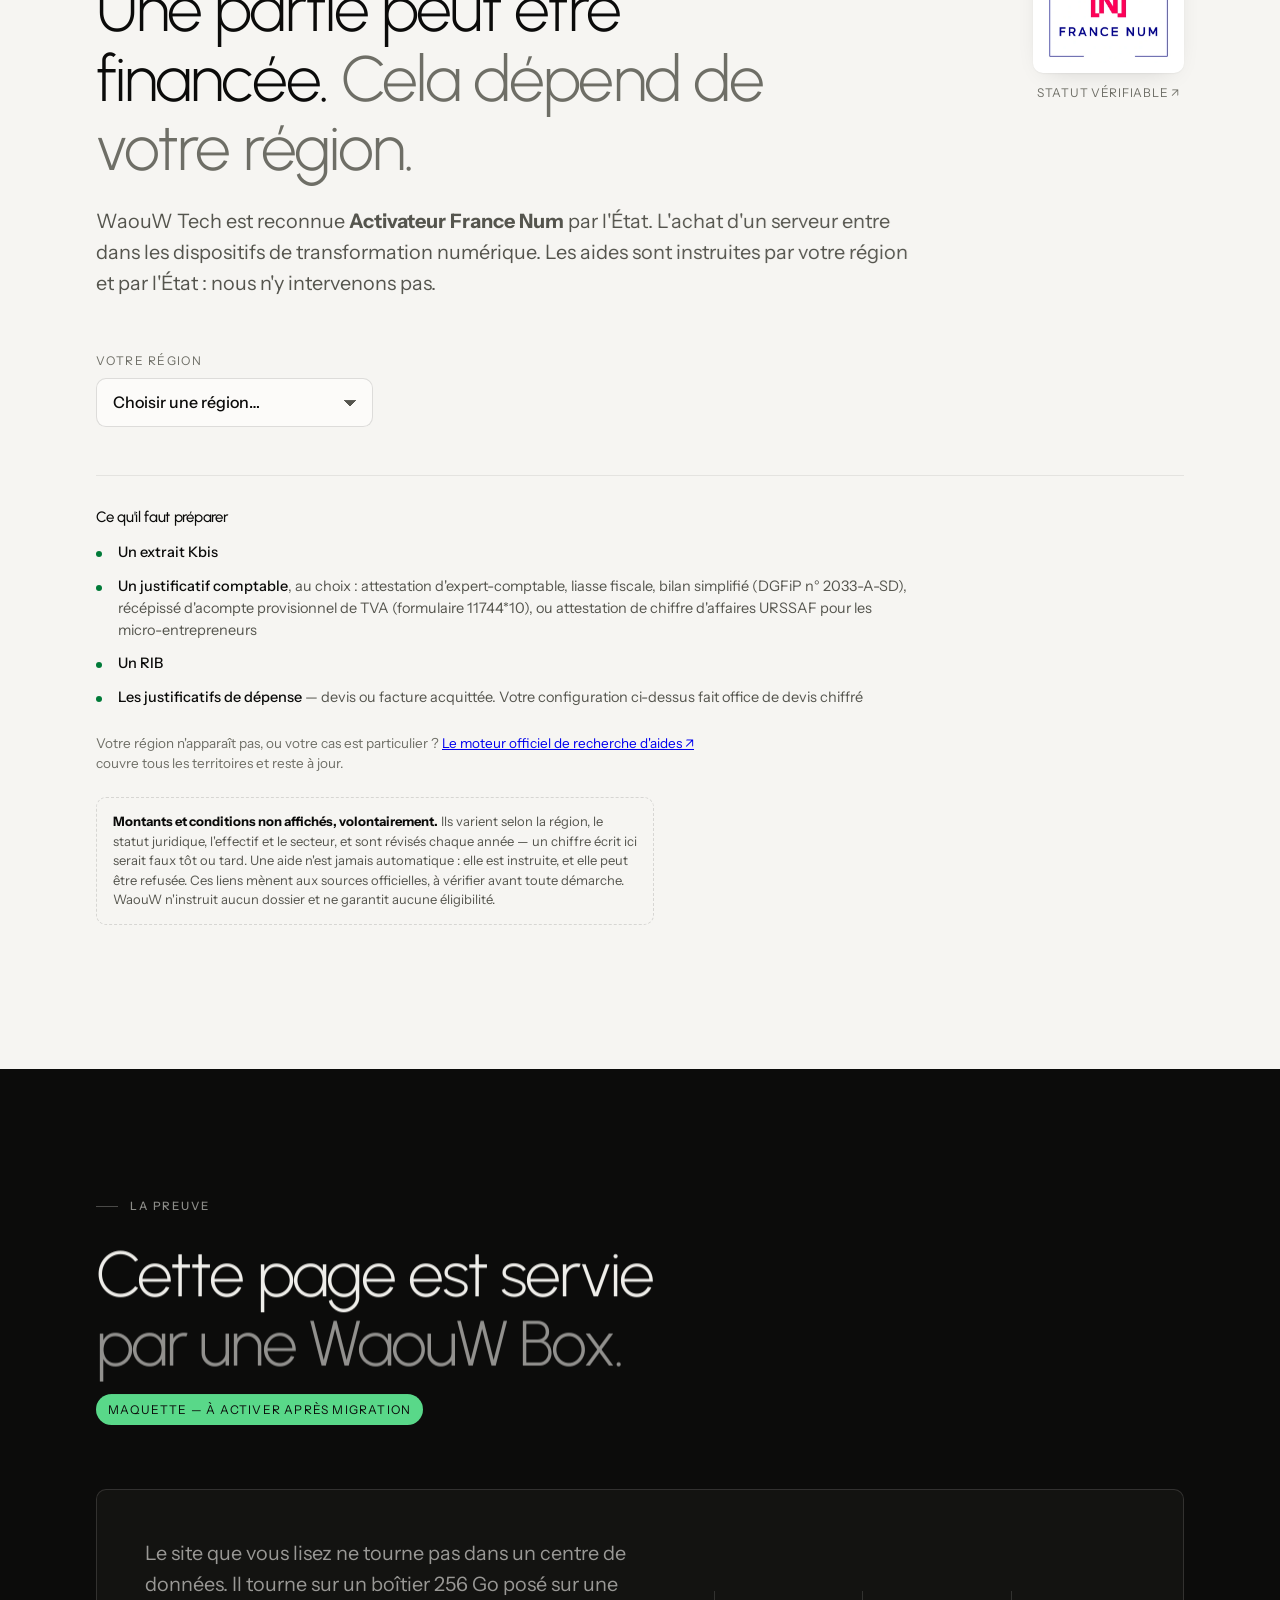
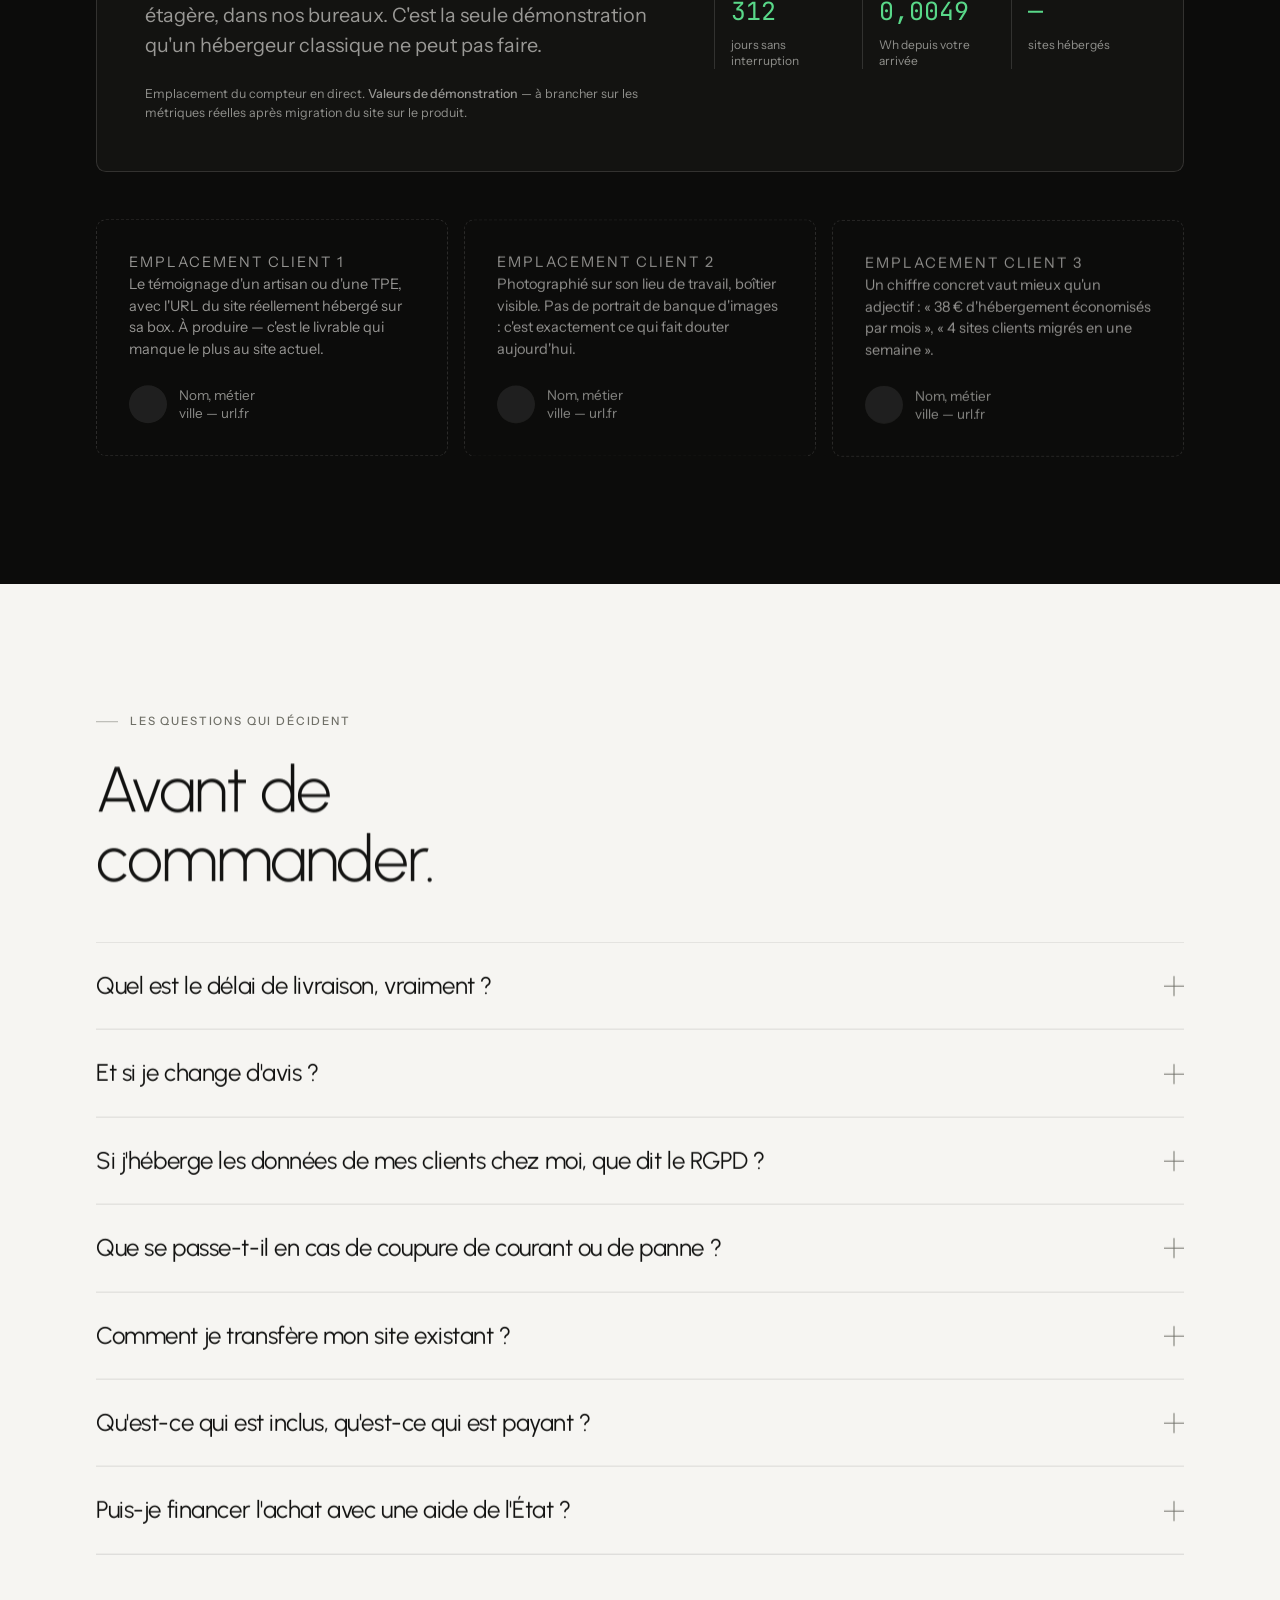
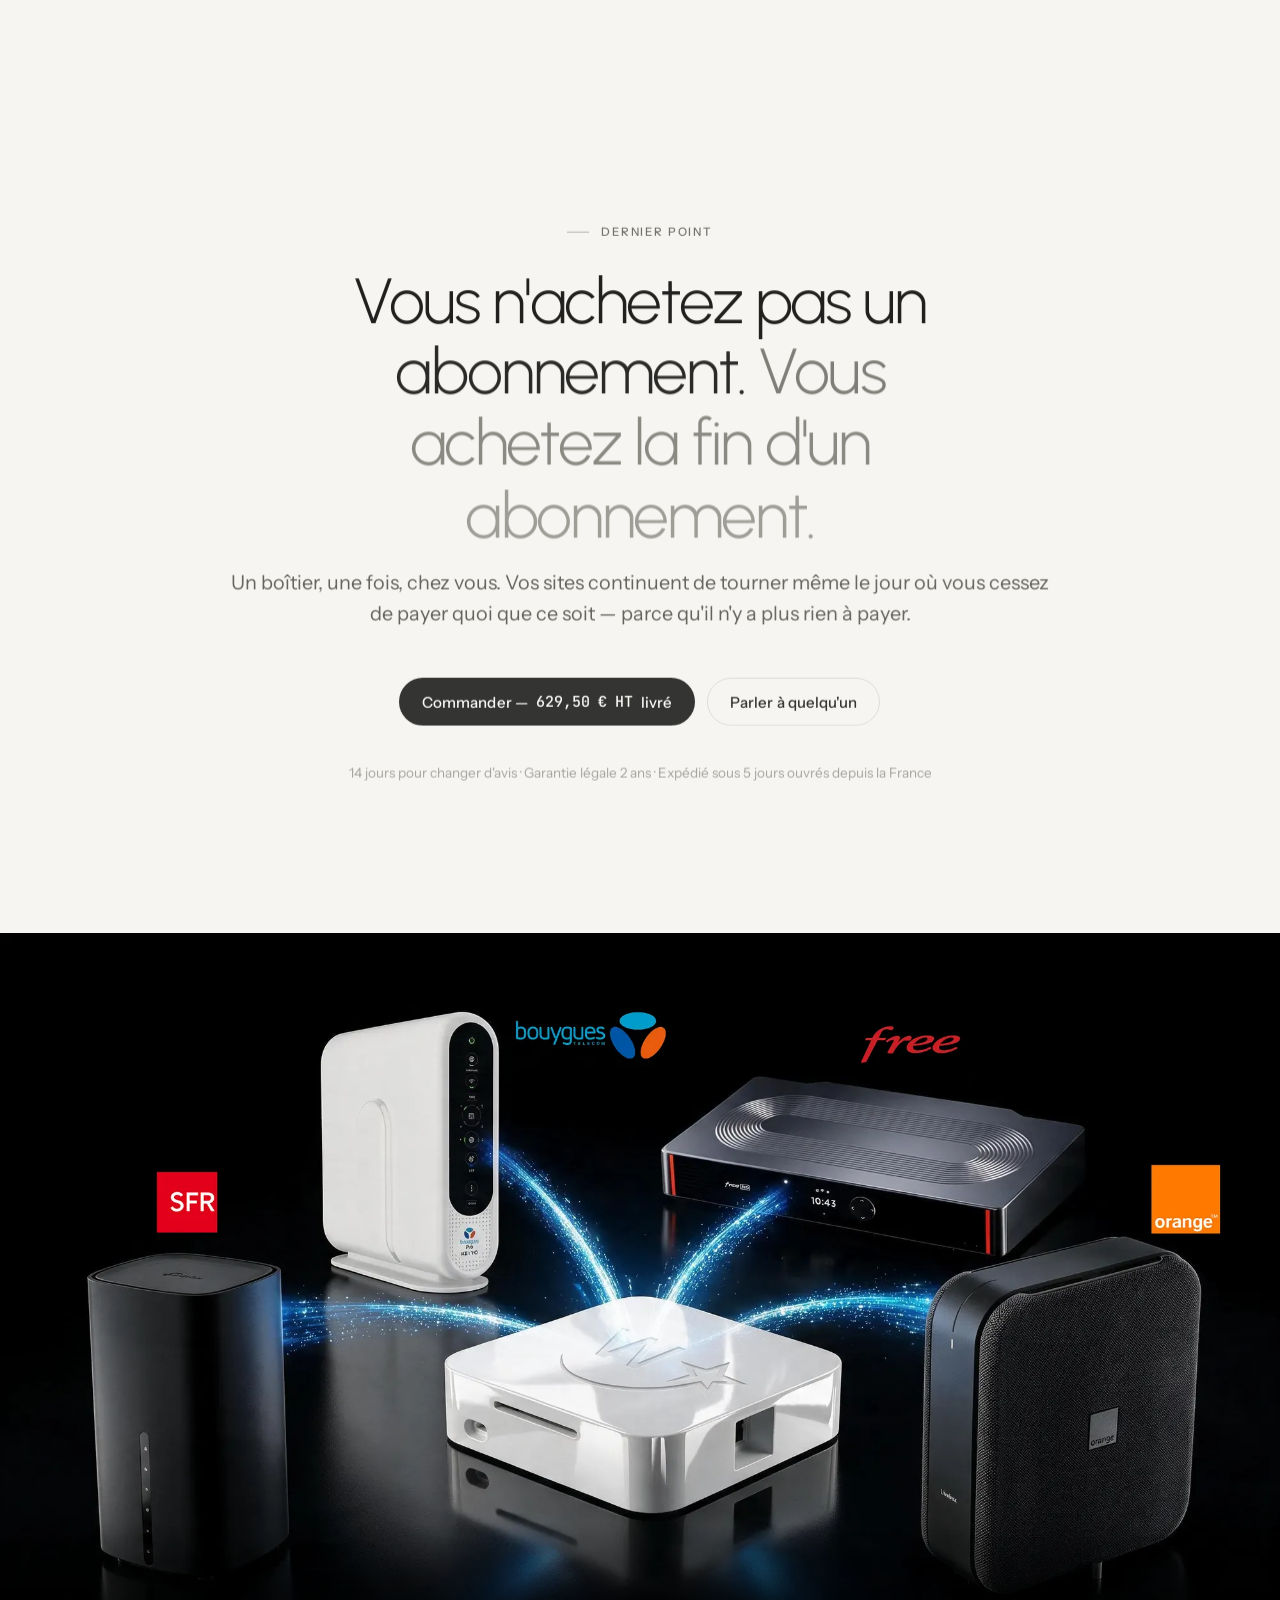
==== commit 6286beef: "Add files via upload" ====
--- a/index.html
+++ b/index.html
@@ -954,6 +954,8 @@
    il suit le thème au lieu de le contredire si la carte change de fond. */
 .tline--h{font-size:11.5px; letter-spacing:.14em; text-transform:uppercase; color:var(--ink-3); padding-top:0}
 .tline--total{border-top:1px solid var(--line-soft); margin-top:var(--s2); padding-top:var(--s4); font-size:16px; color:var(--ink)}
+/* sous-total HT : meme logique de separation que le total, en plus discret */
+.tline--sub{border-top:1px solid var(--line-soft); margin-top:var(--s2); padding-top:var(--s3); color:var(--ink)}
 .ticket .btn{width:100%}
 .assur{display:grid; gap:10px; margin-top:var(--s5); padding-top:var(--s5); border-top:1px solid var(--line-soft)}
 .assur li{display:flex; gap:10px; font-size:13.5px; color:var(--ink-2); line-height:1.45; align-items:flex-start}
@@ -1015,12 +1017,32 @@
 .foot a:hover{color:var(--on-night)}
 .foot__support{margin-top:var(--s6)}
 .foot__support__t{font:500 12px/1 "Instrument Sans",sans-serif; letter-spacing:.14em; text-transform:uppercase; color:var(--on-night-3); margin:0 0 var(--s4)}
-.foot__hours{list-style:none; margin:0 0 12px; padding:0; display:flex; flex-direction:column; gap:5px}
-.foot__hours li{display:flex; justify-content:space-between; gap:12px; font-size:12.5px; line-height:1.4}
-.foot__hours li span:first-child{color:var(--on-night-2); font-weight:500; flex:none}
-.foot__hours li span:last-child{color:var(--on-night-3); text-align:right}
-.foot__hours li i{font-style:normal; opacity:.75}
-.foot__contacts{display:flex; flex-wrap:wrap; gap:6px 14px; margin:0; font-size:12.5px}
+/* Le pied de page passe en une seule colonne sous 820px : un space-between
+   y jetait le jour a gauche et l'horaire a l'autre bout (jusqu'a 458px d'ecart
+   a 768px de large), illisible. Colonne de jour a largeur fixe, horaires cales
+   les uns sous les autres, et le bloc ne s'etire plus au-dela du lisible. */
+.foot__support{max-width:min(100%, 340px)}
+/* Grille a deux colonnes plutot qu'une largeur de jour figee : « Lundi » fait
+   45px, « Donnerstag » en fait 100. max-content laisse la langue decider, et
+   les horaires restent alignes dans les quatre. li en display:contents pour que
+   les deux span deviennent les cellules. */
+ul.foot__hours{list-style:none; margin:0 0 14px; padding:0; display:grid; grid-template-columns:max-content 1fr; column-gap:12px; row-gap:5px; font-size:12.5px; line-height:1.4}
+.foot__hours li{display:contents}
+.foot__hours li span:first-child{color:var(--on-night-2); font-weight:500}
+.foot__hours li span:last-child{color:var(--on-night-3)}
+.foot__hours li i{font-style:normal; opacity:.75; white-space:nowrap}
+/* Largeur de colonne inversee : sous 820px le pied de page est en une seule
+   colonne large, le jour et l'horaire tiennent cote a cote. A partir de 820px
+   il passe en 4 colonnes etroites (~215-285px) ou cette meme ligne cassait en
+   deux a chaque rangee : on empile l'horaire sous le jour. */
+@media (min-width:820px){
+  ul.foot__hours{display:flex; flex-direction:column; gap:5px}
+  .foot__hours li{display:flex; flex-direction:column; gap:1px}
+}
+/* align-items:center : les liens portent min-height:40px (cible tactile) que le
+   span de la visio n'a pas — sans ca son texte se calait en haut d'une boite de
+   40px et flottait au-dessus de la ligne mail/telephone. */
+.foot__contacts{display:flex; flex-wrap:wrap; align-items:center; gap:2px 14px; margin:0; font-size:12.5px}
 .foot__contacts a{color:var(--on-night); font-weight:500; text-decoration:none}
 .foot__contacts a:hover{text-decoration:underline}
 .foot__contacts span{color:var(--on-night-3)}
@@ -2439,7 +2461,7 @@
     <button type="button" class="langsw-row__f" data-lang="de" aria-pressed="false" aria-label="Deutsch"><span class="flag flag--de" aria-hidden="true"></span></button>
     <button type="button" class="langsw-row__f" data-lang="es" aria-pressed="false" aria-label="Español"><span class="flag flag--es" aria-hidden="true"></span></button>
   </div>
-  <a href="#offres" class="btn nav__drawer-cta" data-press-target>Commander — <span class="num">755&nbsp;€ TTC</span> livré</a>
+  <a href="#offres" class="btn nav__drawer-cta" data-press-target>Commander — <span class="num">629,50&nbsp;€ HT</span> livré</a>
 </div>
 
 <main id="main">
@@ -2488,13 +2510,13 @@
 
     <div class="hero__actions">
       <div class="hero__cta" data-reveal>
-        <a href="#offres" class="btn" data-press-target>Commander — <span class="num">755&nbsp;€ TTC</span> livré</a>
+        <a href="#offres" class="btn" data-press-target>Commander — <span class="num">629,50&nbsp;€ HT</span> livré</a>
         <a href="#boitier" class="btn btn--ghost" data-press-target>Comment ça marche</a>
       </div>
       <p class="hero__price" data-reveal>
-        <span><b class="num">615&nbsp;€ HT</b><span style="opacity:.45; margin:0 8px">/</span><span class="num">738&nbsp;€ TTC</span></span>
-        <span>+ <span class="num">14,50&nbsp;€</span> de port</span>
-        <span><b class="num">755,40&nbsp;€</b> tout compris, une seule fois</span>
+        <span><b class="num">615&nbsp;€ HT</b> le boîtier</span>
+        <span>+ <span class="num">14,50&nbsp;€ HT</span> de port</span>
+        <span>= <b class="num">629,50&nbsp;€ HT</b><span style="opacity:.45; margin:0 8px">·</span><span class="num">755,40&nbsp;€ TTC</span>, une seule fois</span>
       </p>
 
     </div>
@@ -3045,6 +3067,7 @@
           <p class="tline"><span id="lineName">WaouW Box 128 Go — Noir</span><b class="num" id="lineBase">738,00 € TTC</b></p>
           <p class="tline" id="lineDuoRow" hidden><span>Second boîtier miroir</span><b class="num" id="lineDuo">750,00 € TTC</b></p>
           <p class="tline" id="lineShipRow"><span id="lineShipLab">Livraison Colissimo suivi + assurance</span><b class="num" id="lineShip">17,40 € TTC</b></p>
+          <p class="tline tline--sub" id="lineHtRow"><span id="lineHtLab">Total HT</span><b class="num" id="lineHt">754,50 €</b></p>
           <p class="tline" id="lineVatRow"><span id="lineVatLab">TVA 20 %</span><b class="num" id="lineVat">125,90 €</b></p>
           <p class="tline tline--total"><span>Total <span id="totalMode">TTC</span></span><b class="num" id="lineTotal">755,40 €</b></p>
         </div>
@@ -3204,7 +3227,7 @@
     <h2 data-reveal>Vous n'achetez pas un abonnement.<span class="dim"> Vous achetez la fin d'un abonnement.</span></h2>
     <p class="lede" data-reveal>Un boîtier, une fois, chez vous. Vos sites continuent de tourner même le jour où vous cessez de payer quoi que ce soit — parce qu'il n'y a plus rien à payer.</p>
     <div class="close__cta" data-reveal>
-      <a href="#offres" class="btn" data-press-target>Commander — <span class="num">755&nbsp;€ TTC</span> livré</a>
+      <a href="#offres" class="btn" data-press-target>Commander — <span class="num">629,50&nbsp;€ HT</span> livré</a>
       <a href="mailto:support@waouw.eu" class="btn btn--ghost" id="closeChat" data-press-target>Parler à quelqu'un</a>
     </div>
     <p class="close__re" data-reveal>14 jours pour changer d'avis · Garantie légale 2 ans · Expédié sous 5 jours ouvrés depuis la France</p>
@@ -4101,12 +4124,20 @@
         'Die WaouW Box in der Dreiviertelansicht.',
         'La caja WaouW, vista de tres cuartos.'));
   $('tkVis').hidden = !!shot;
-  $('lineBase').textContent = eur(s.base * (1 + s.tva)) + ' TTC';   // TTC : un site marchand n'affiche que ça
+  /* Clientele majoritairement professionnelle : le detail se lit en HT,
+     le HT se totalise, puis la TVA et le TTC ferment le compte. */
+  const HT = T('HT', 'excl. VAT', 'netto', 'sin IVA');
+  $('lineBase').textContent = eur(s.base) + ' ' + HT;   // le detail est HT, le total reste TTC : ça
   $('lineDuoRow').hidden = !s.duo;
-  $('lineDuo').textContent = eur(DUO * (1 + s.tva)) + ' TTC';
+  $('lineDuo').textContent = eur(DUO) + ' ' + HT;
   /* le port porte desormais le nom du mode et de la destination :
      « 14,50 € » sans dire vers ou n'est pas un prix, c'est un chiffre */
-  $('lineShip').textContent = eur(s.port * (1 + s.tva)) + ' TTC';
+  $('lineShip').textContent = eur(s.port) + ' ' + HT;
+  /* hors TVA francaise, un Total HT ferait doublon avec le total final :
+     on ne l'affiche que quand il y a vraiment une taxe a ajouter. */
+  $('lineHtRow').hidden = (s.tva === 0);
+  $('lineHtLab').textContent = T('Total HT', 'Total excl. VAT', 'Summe netto', 'Total sin IVA');
+  $('lineHt').textContent = eur(s.ht);
   $('lineShipLab').textContent = (s.modePort ? s.modePort.nom : T('Livraison', 'Shipping', 'Versand', 'Envío'))
     + ' — ' + PORT.nom(s.dest);
 
@@ -4368,9 +4399,12 @@
   function majRecap() {
     const s = state();
     const l = [];
-    l.push('<p class="tline"><span>WaouW Box ' + s.label + ' — ' + s.colorLabel + '</span><b class="num">' + eur(s.base * (1 + s.tva)) + ' TTC</b></p>');
-    if (s.duo) l.push('<p class="tline"><span>' + T('Second boîtier miroir', 'Second mirror box', 'Zweite Spiegel-Box', 'Segunda caja espejo') + '</span><b class="num">' + eur(DUO * (1 + s.tva)) + ' TTC</b></p>');
-    l.push('<p class="tline"><span>' + (s.modePort ? s.modePort.nom : '') + ' — ' + PORT.nom(s.dest) + '</span><b class="num">' + eur(s.port * (1 + s.tva)) + ' TTC</b></p>');
+    l.push('<p class="tline"><span>WaouW Box ' + s.label + ' — ' + s.colorLabel + '</span><b class="num">' + eur(s.base) + ' ' + T('HT', 'excl. VAT', 'netto', 'sin IVA') + '</b></p>');
+    if (s.duo) l.push('<p class="tline"><span>' + T('Second boîtier miroir', 'Second mirror box', 'Zweite Spiegel-Box', 'Segunda caja espejo') + '</span><b class="num">' + eur(DUO) + ' ' + T('HT', 'excl. VAT', 'netto', 'sin IVA') + '</b></p>');
+    l.push('<p class="tline"><span>' + (s.modePort ? s.modePort.nom : '') + ' — ' + PORT.nom(s.dest) + '</span><b class="num">' + eur(s.port) + ' ' + T('HT', 'excl. VAT', 'netto', 'sin IVA') + '</b></p>');
+    if (s.tva !== 0) l.push('<p class="tline tline--sub"><span>'
+      + T('Total HT', 'Total excl. VAT', 'Summe netto', 'Total sin IVA')
+      + '</span><b class="num">' + eur(s.ht) + '</b></p>');
     l.push(s.tva === 0
       ? '<p class="tline"><span>' + T('TVA française non applicable', 'French VAT not applicable', 'Französische MwSt. nicht anwendbar', 'IVA francés no aplicable') + '</span><b class="num">—</b></p>'
       : '<p class="tline"><span>' + T('TVA 20 %', 'VAT 20%', 'MwSt. 20 %', 'IVA 20 %') + '</span><b class="num">' + eur(s.vat) + '</b></p>');
@@ -5547,9 +5581,9 @@
 };
 
 const ORDER_BTN = {
-  en: `Order — <span class="num">755&nbsp;€ incl. VAT</span> delivered`,
-  de: `Bestellen — <span class="num">755&nbsp;€ brutto</span> geliefert`,
-  es: `Pedir — <span class="num">755&nbsp;€ con IVA</span> entregado`,
+  en: `Order — <span class="num">629,50&nbsp;€ excl. VAT</span> delivered`,
+  de: `Bestellen — <span class="num">629,50&nbsp;€ netto</span> geliefert`,
+  es: `Pedir — <span class="num">629,50&nbsp;€ sin IVA</span> entregado`,
 };
 
 const I18N = { en: {}, de: {}, es: {} };
@@ -5579,9 +5613,10 @@
 /* Meme libelle que l'entree de menu qui mene au meme endroit : deux mots
    differents pour une seule destination obligent le visiteur a verifier. */
 set('.hero__cta a.btn--ghost', `How it works`, `So funktioniert's`, `Cómo funciona`);
-set('.hero__price', `<span><b class="num">615&nbsp;€ excl. VAT</b><span style="opacity:.45; margin:0 8px">/</span><span class="num">738&nbsp;€ incl. VAT</span></span><span>+ <span class="num">14,50&nbsp;€</span> shipping</span><span><b class="num">755,40&nbsp;€</b> all-inclusive, one time only</span>`,
-  `<span><b class="num">615&nbsp;€ netto</b><span style="opacity:.45; margin:0 8px">/</span><span class="num">738&nbsp;€ brutto</span></span><span>+ <span class="num">14,50&nbsp;€</span> Versand</span><span><b class="num">755,40&nbsp;€</b> alles inklusive, einmalig</span>`,
-  `<span><b class="num">615&nbsp;€ sin IVA</b><span style="opacity:.45; margin:0 8px">/</span><span class="num">738&nbsp;€ con IVA</span></span><span>+ <span class="num">14,50&nbsp;€</span> de envío</span><span><b class="num">755,40&nbsp;€</b> todo incluido, pago único</span>`);
+set('.hero__price',
+  `<span><b class="num">615&nbsp;€ excl. VAT</b> the box</span><span>+ <span class="num">14,50&nbsp;€ excl. VAT</span> shipping</span><span>= <b class="num">629,50&nbsp;€ excl. VAT</b><span style="opacity:.45; margin:0 8px">·</span><span class="num">755,40&nbsp;€ incl. VAT</span>, one time only</span>`,
+  `<span><b class="num">615&nbsp;€ netto</b> die Box</span><span>+ <span class="num">14,50&nbsp;€ netto</span> Versand</span><span>= <b class="num">629,50&nbsp;€ netto</b><span style="opacity:.45; margin:0 8px">·</span><span class="num">755,40&nbsp;€ brutto</span>, einmalig</span>`,
+  `<span><b class="num">615&nbsp;€ sin IVA</b> la caja</span><span>+ <span class="num">14,50&nbsp;€ sin IVA</span> de envío</span><span>= <b class="num">629,50&nbsp;€ sin IVA</b><span style="opacity:.45; margin:0 8px">·</span><span class="num">755,40&nbsp;€ con IVA</span>, pago único</span>`);
 set('.scrollcue', `<span></span>Scroll`, `<span></span>Scrollen`, `<span></span>Desplázate`);
 
 /* ---- presse ---- */
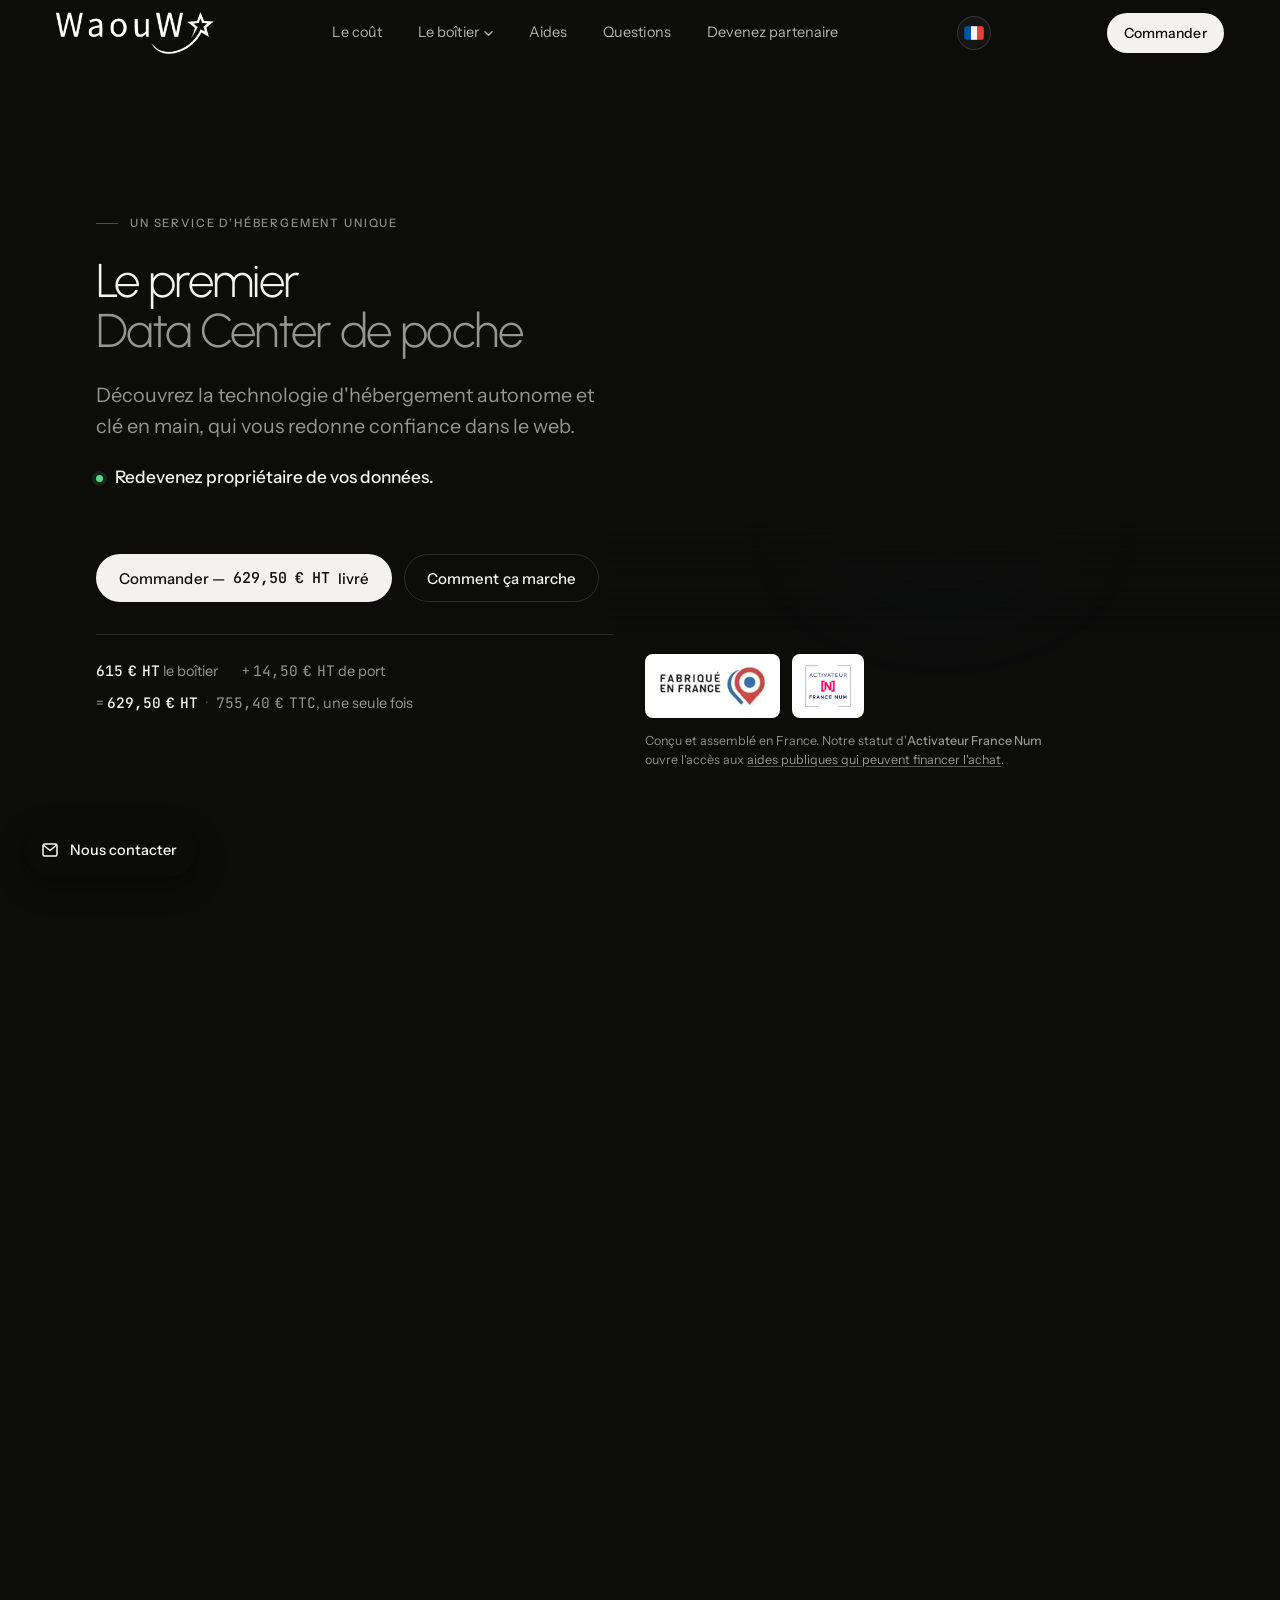
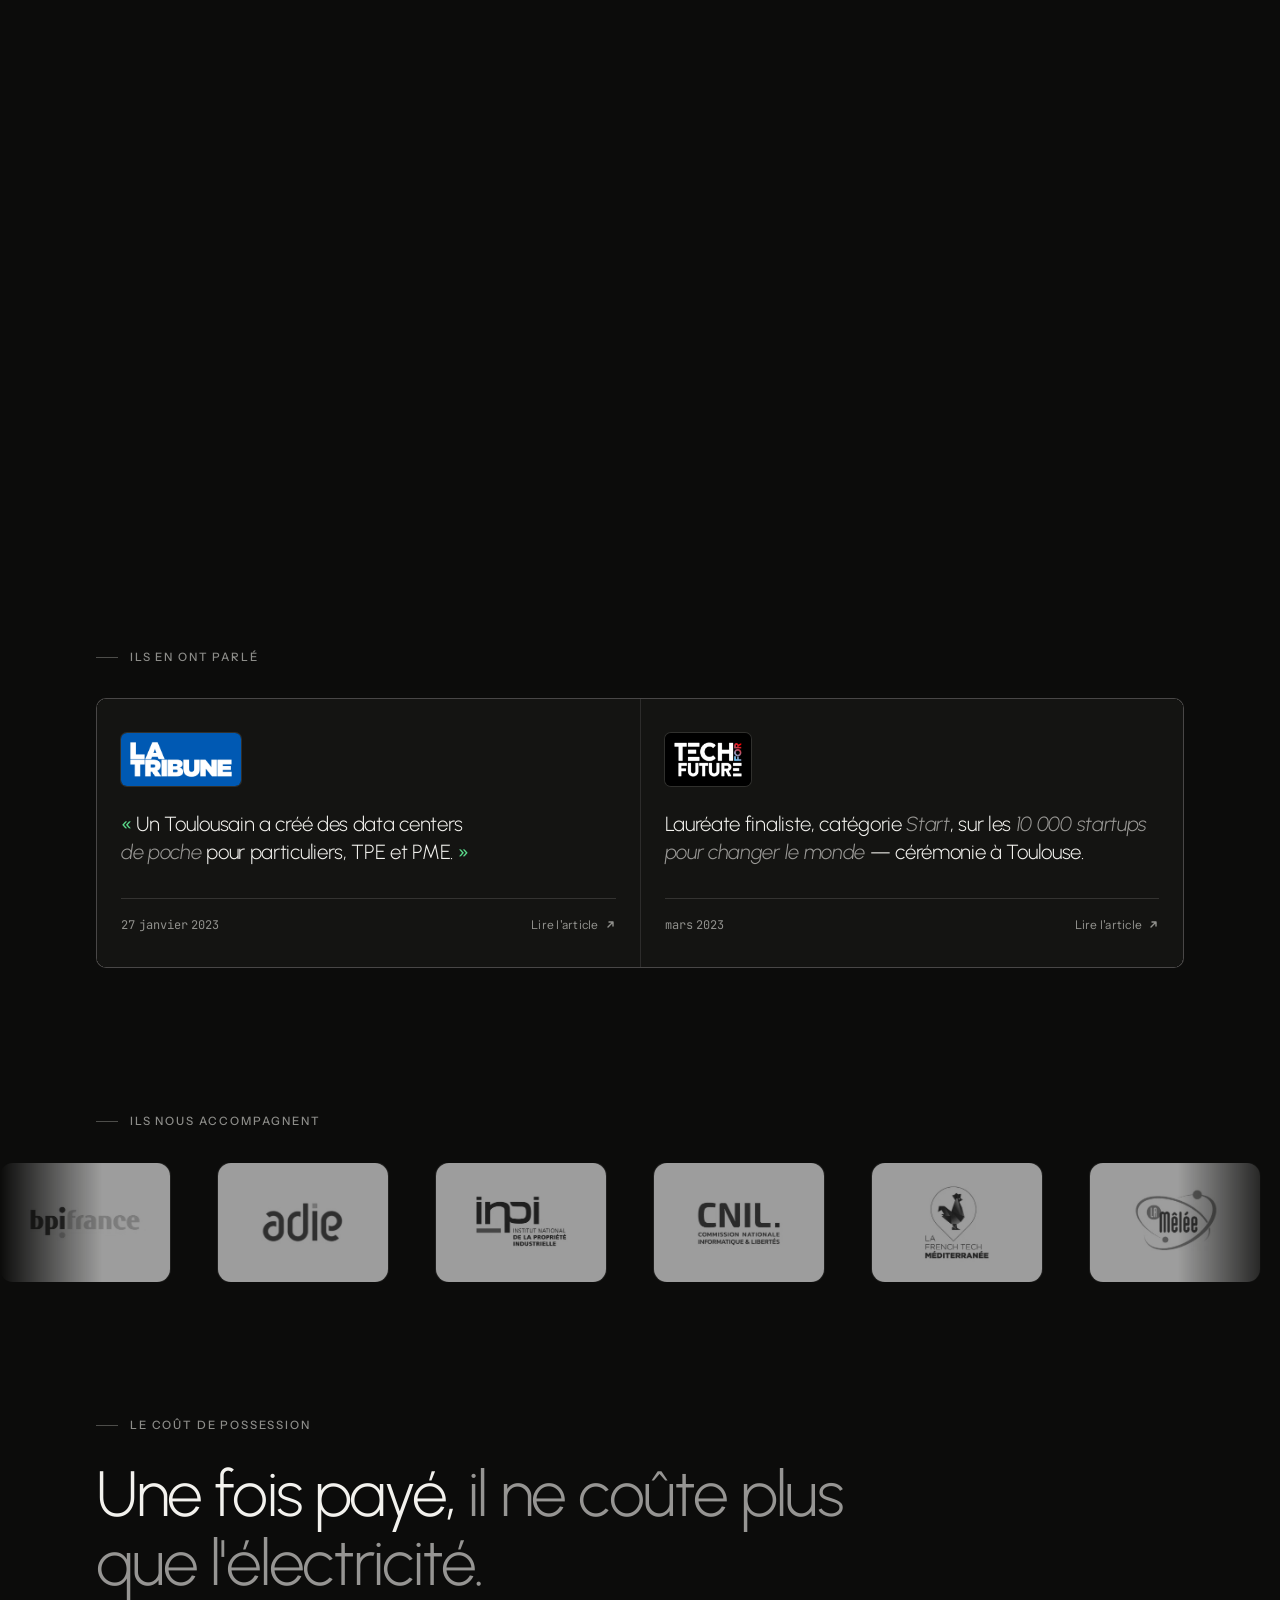
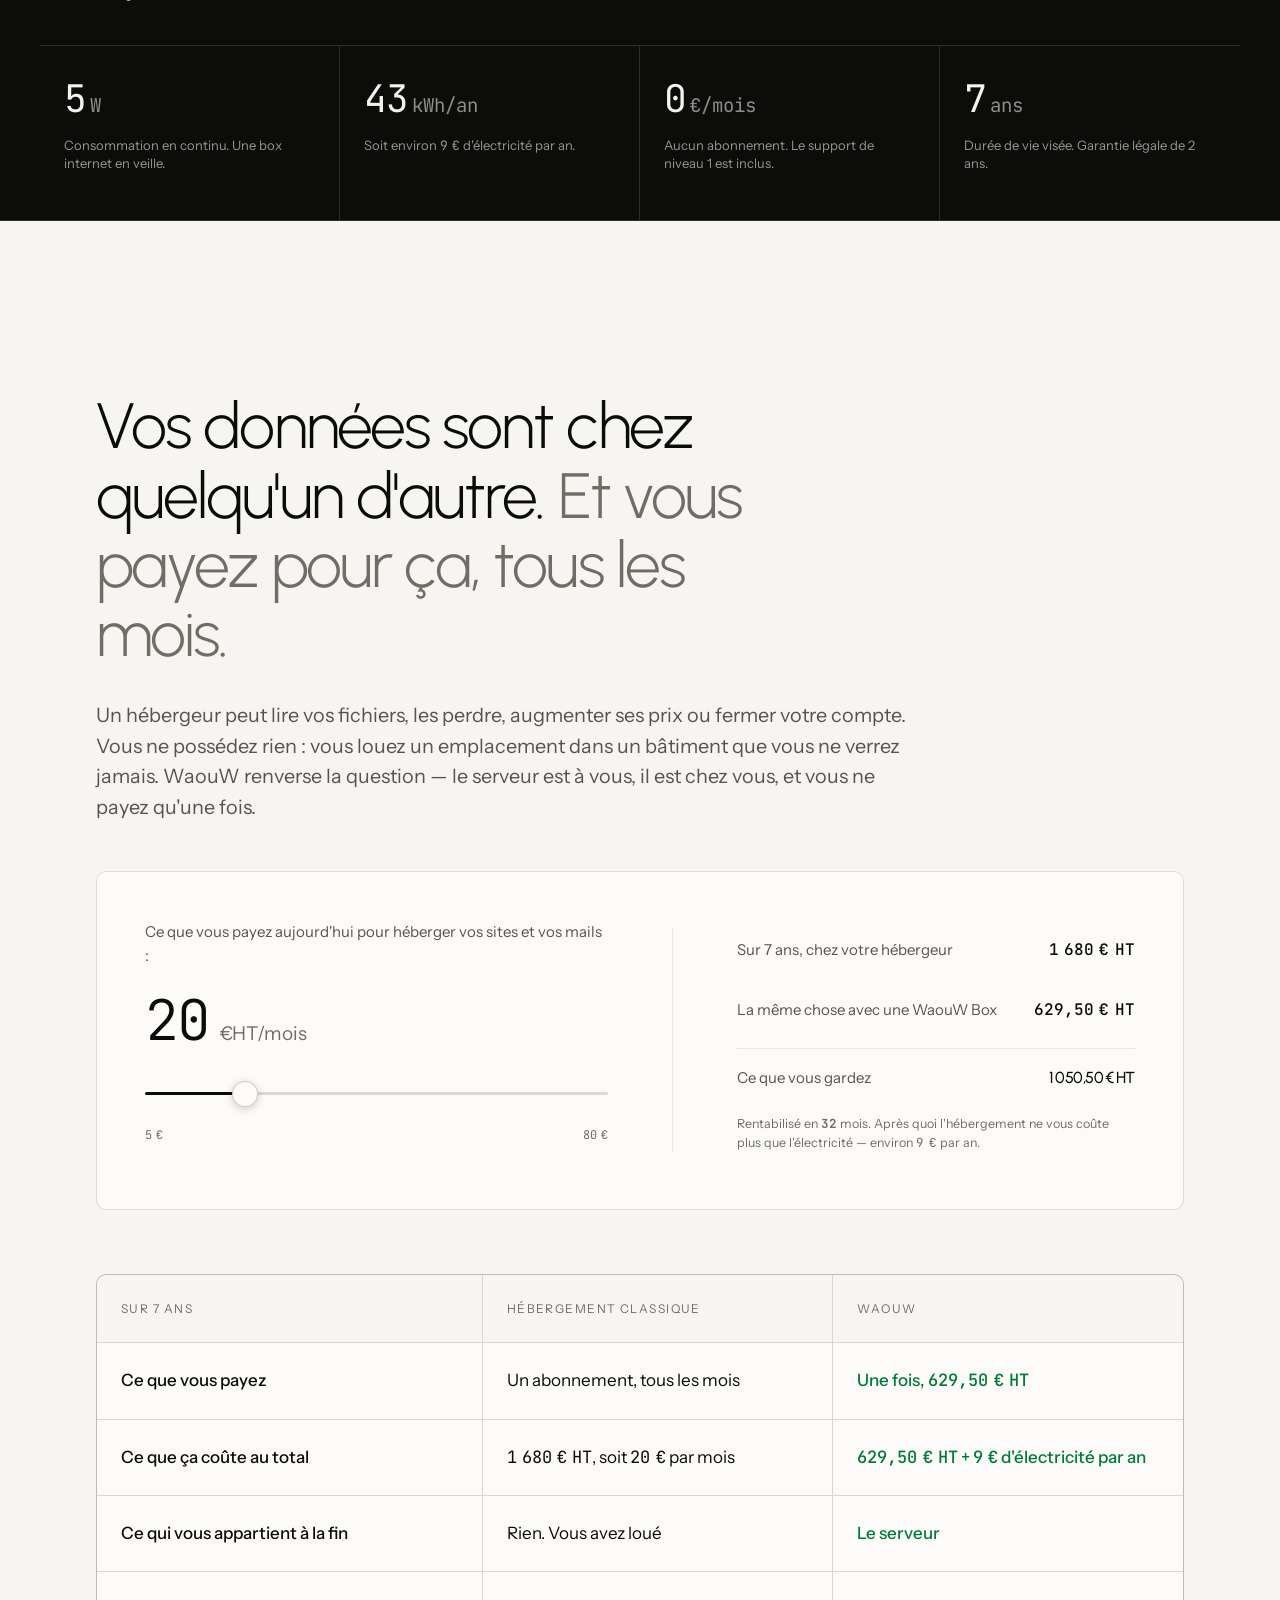
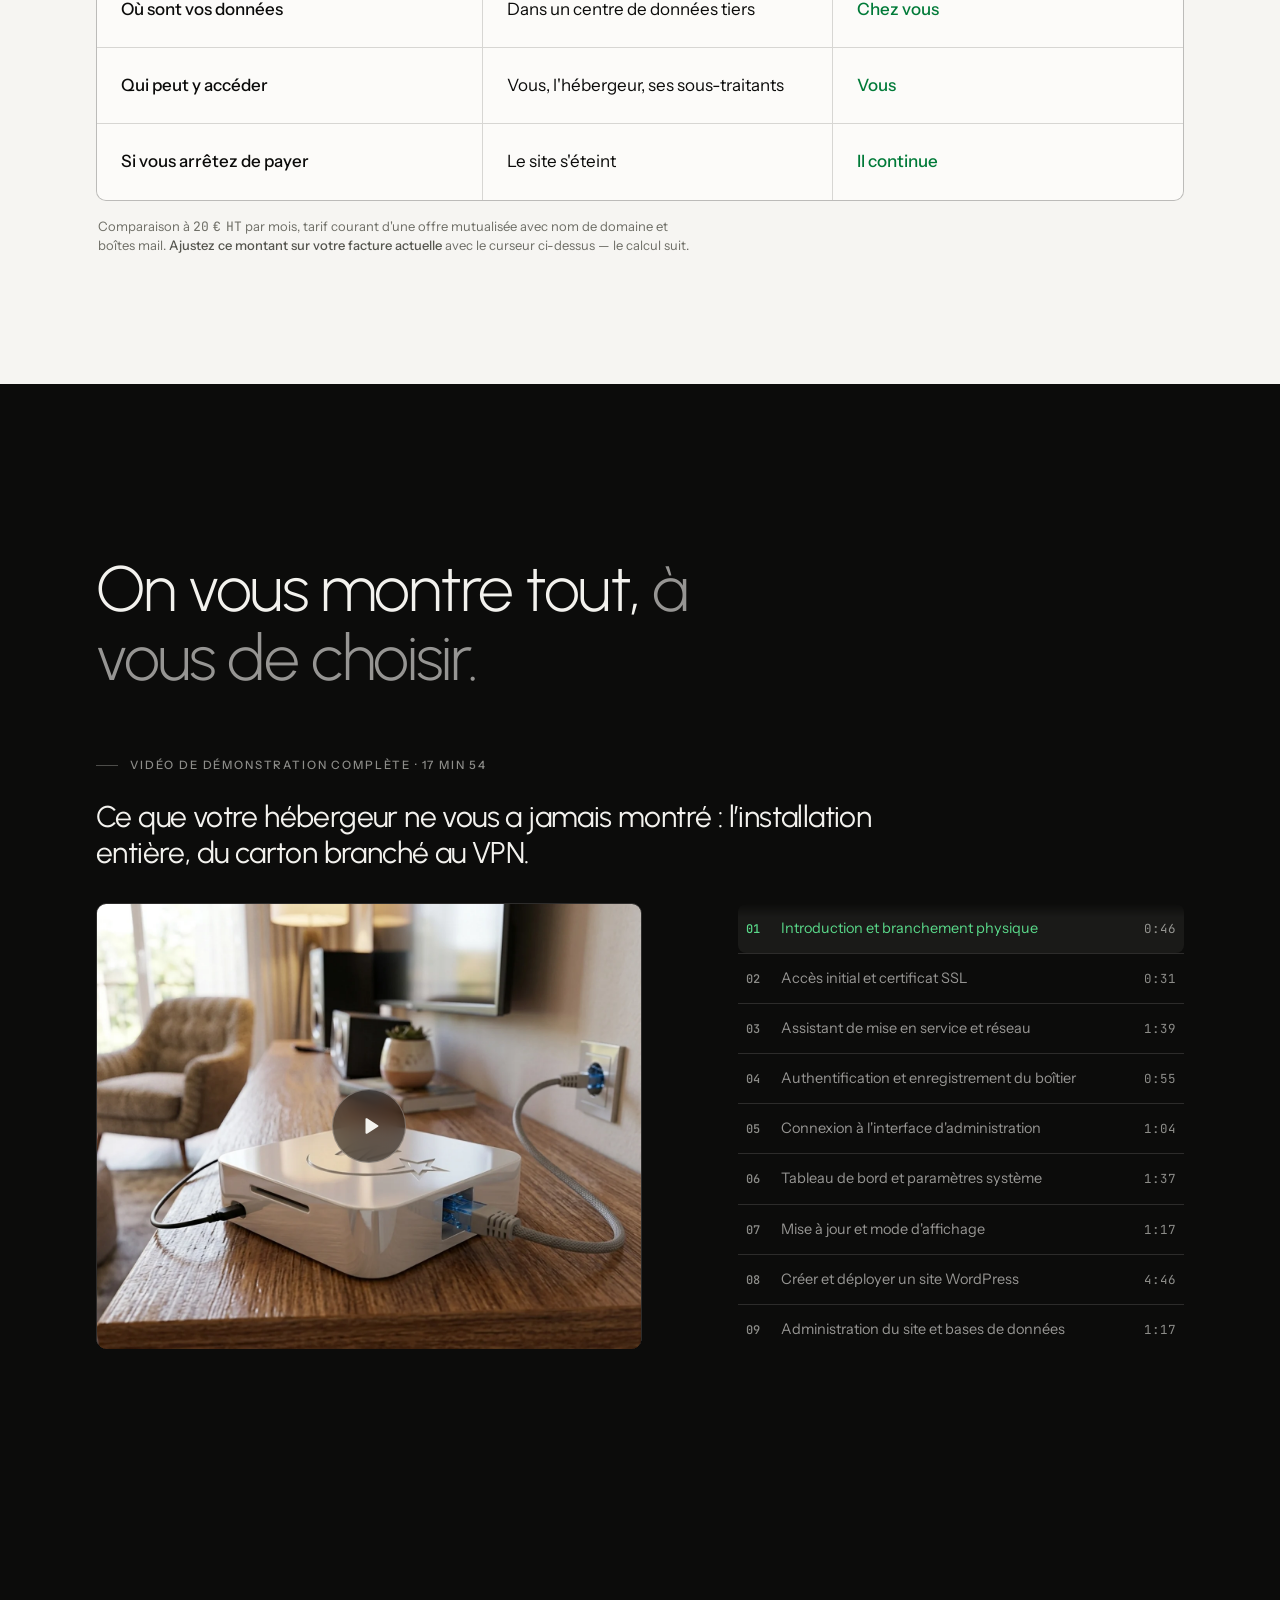
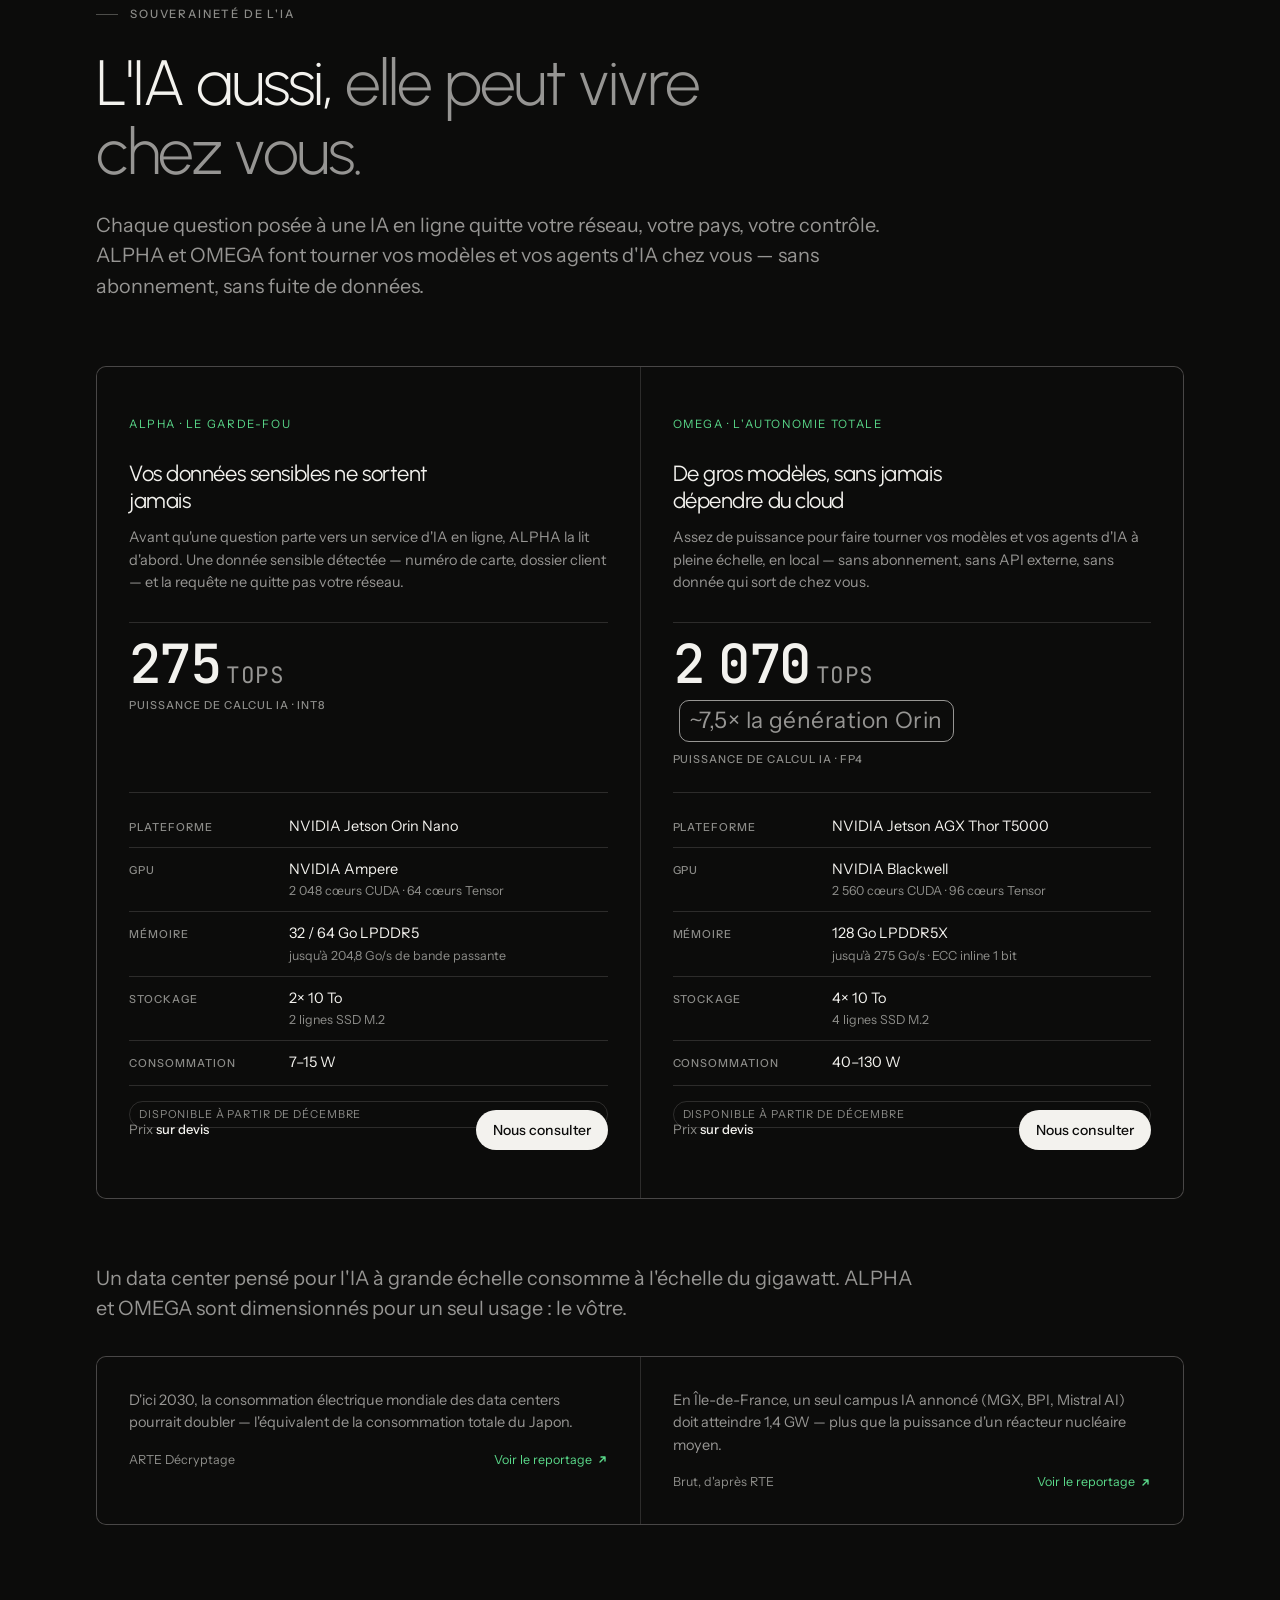
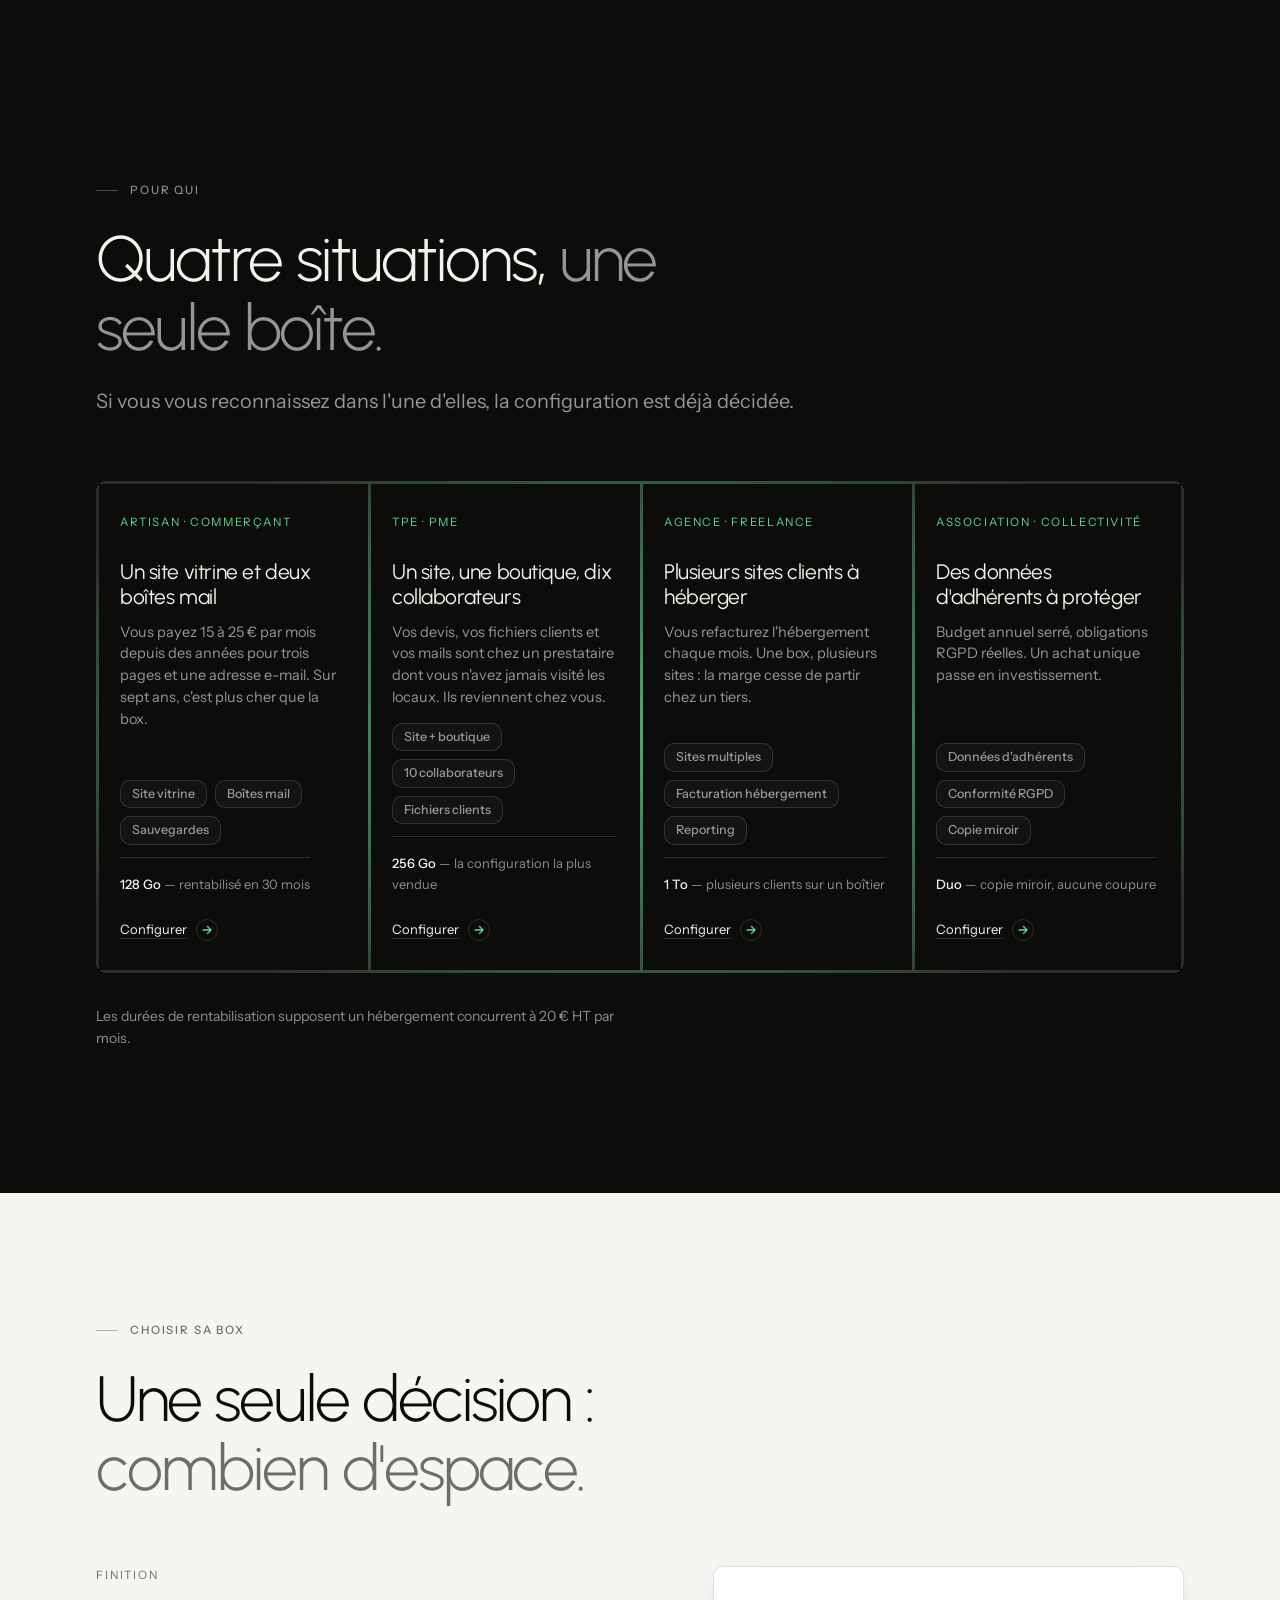
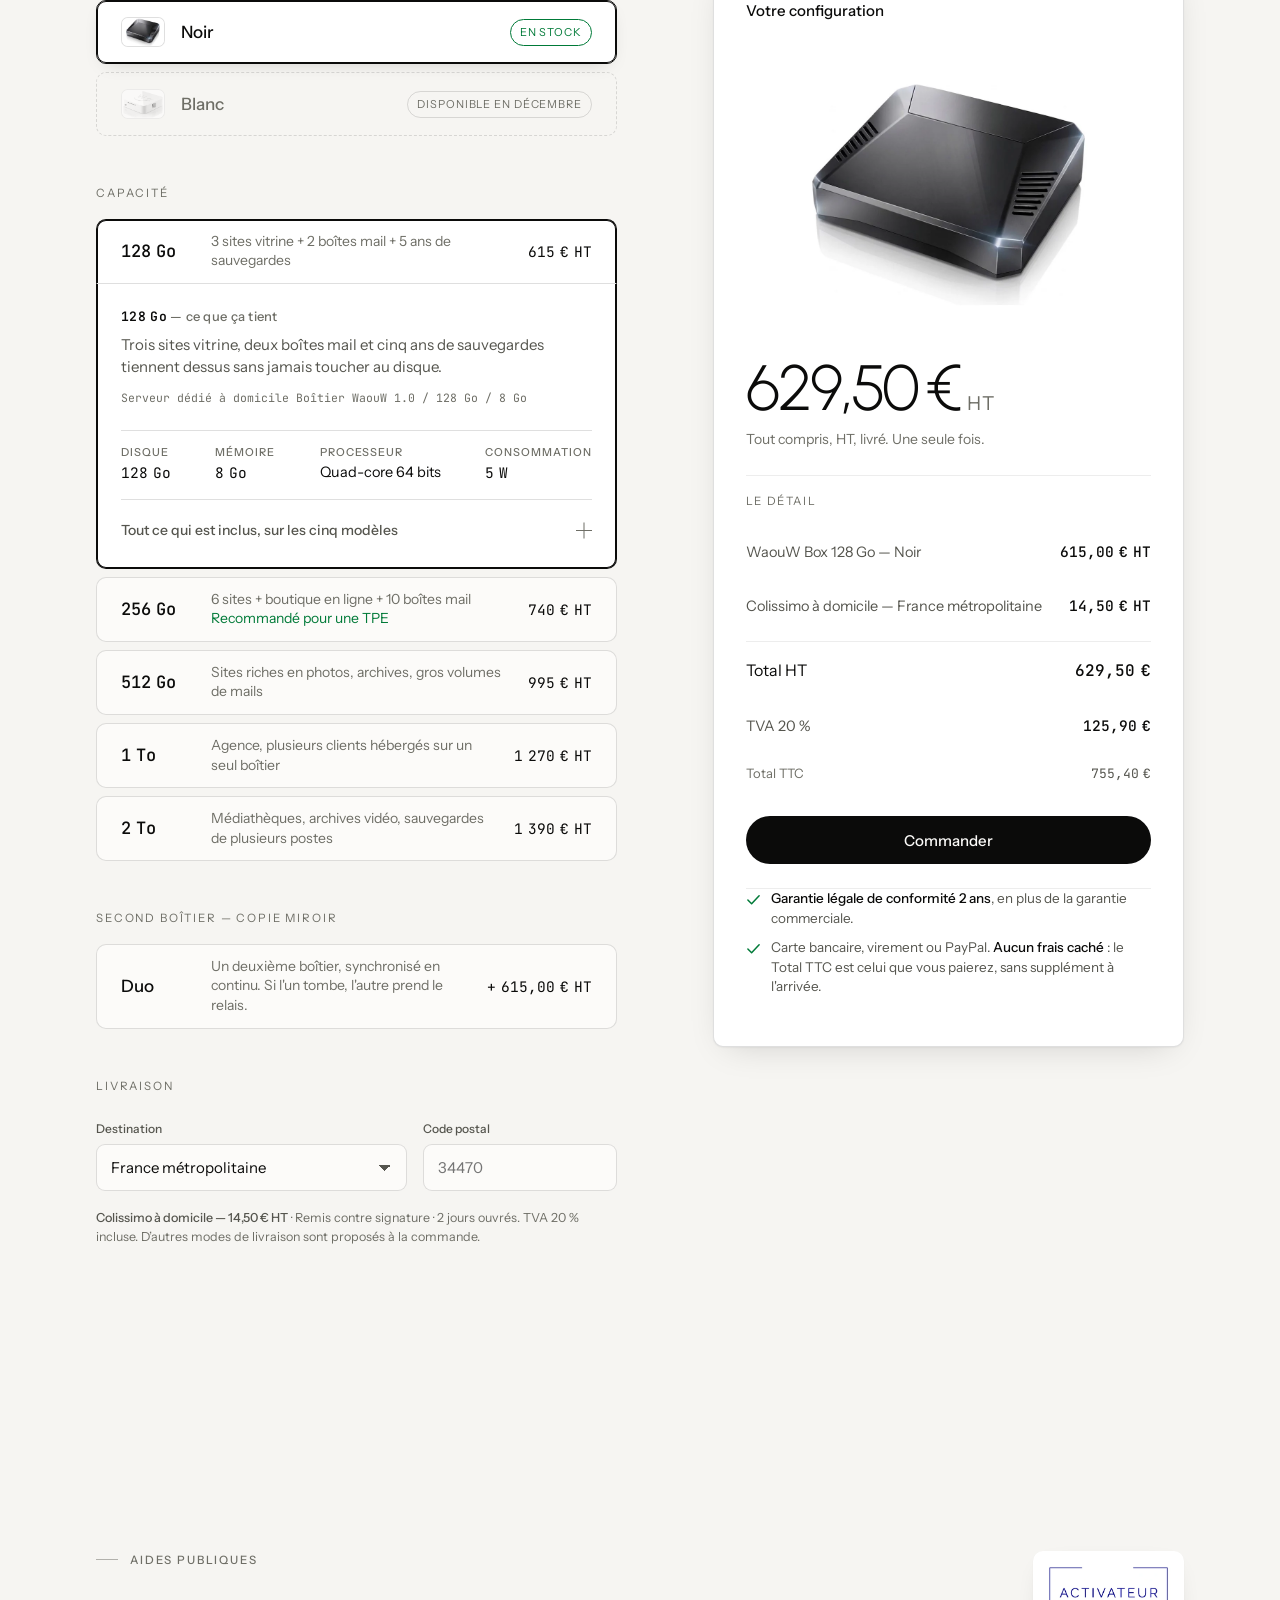
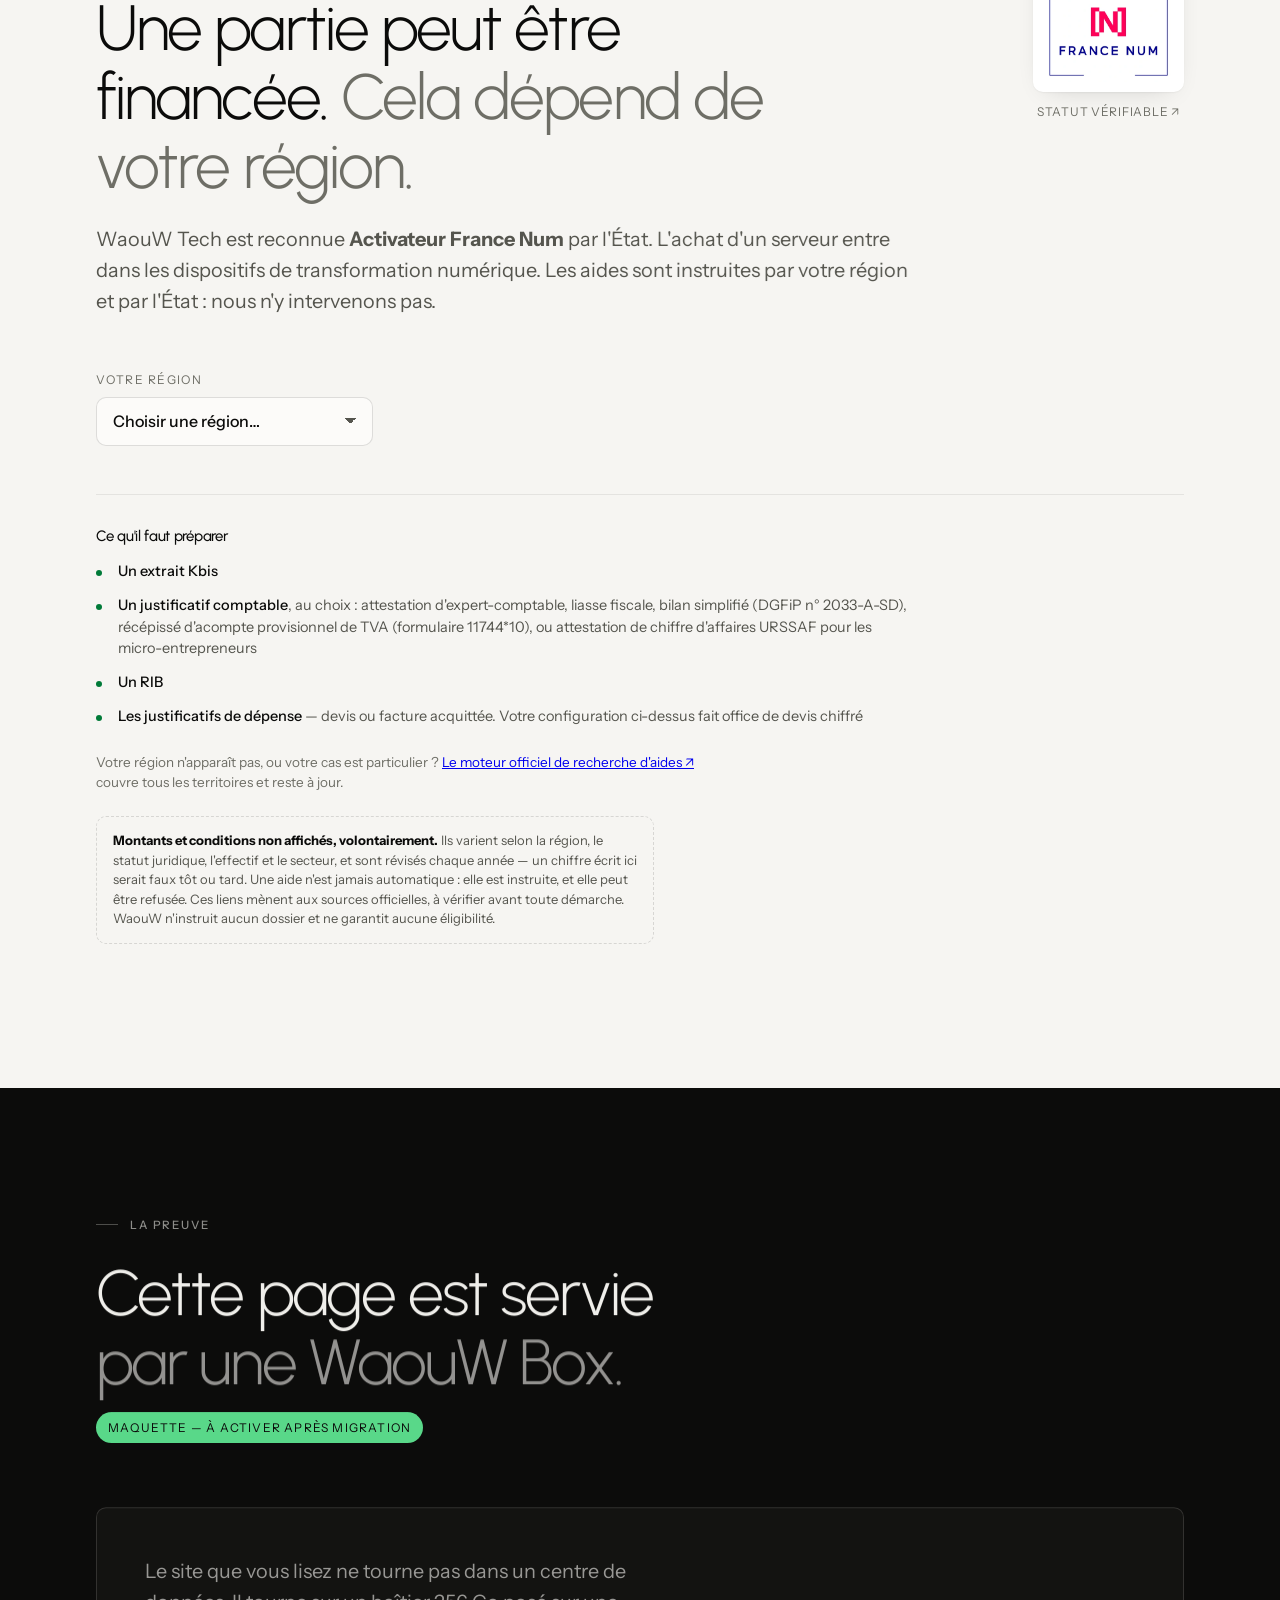
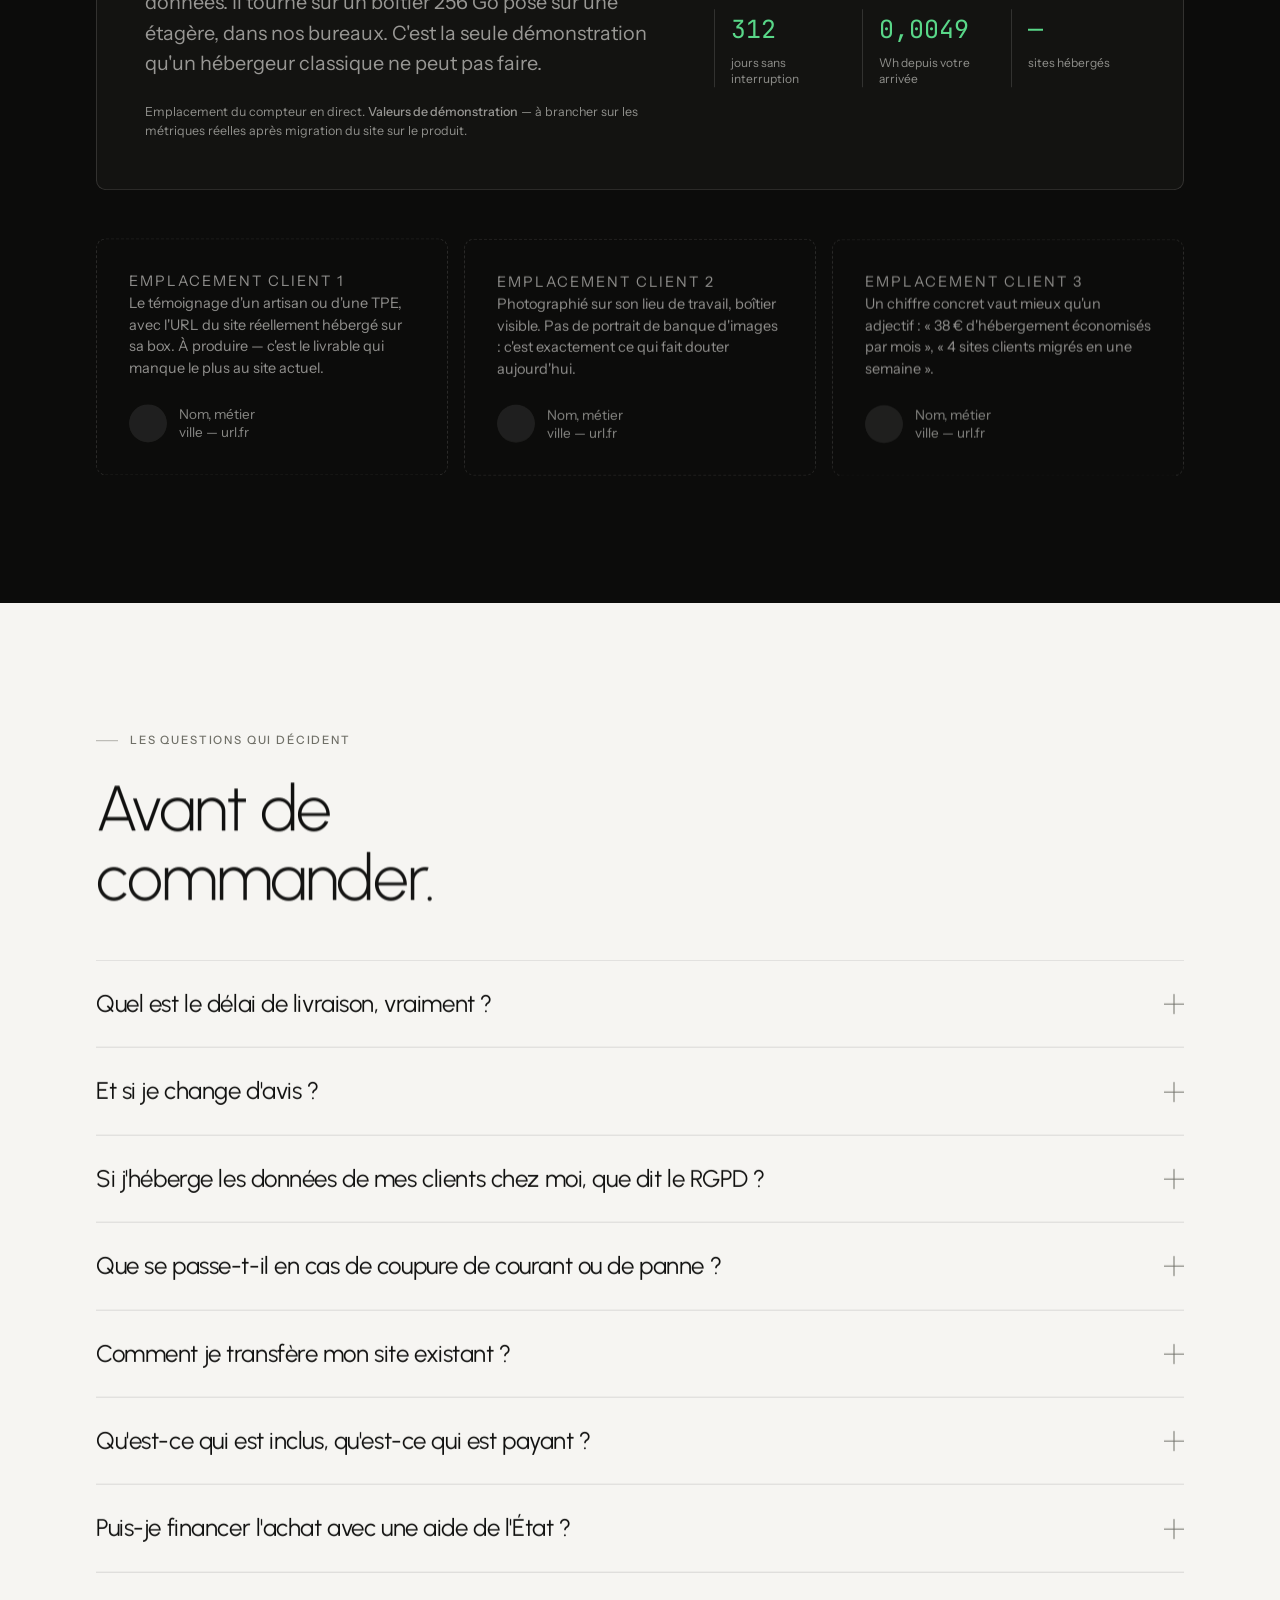
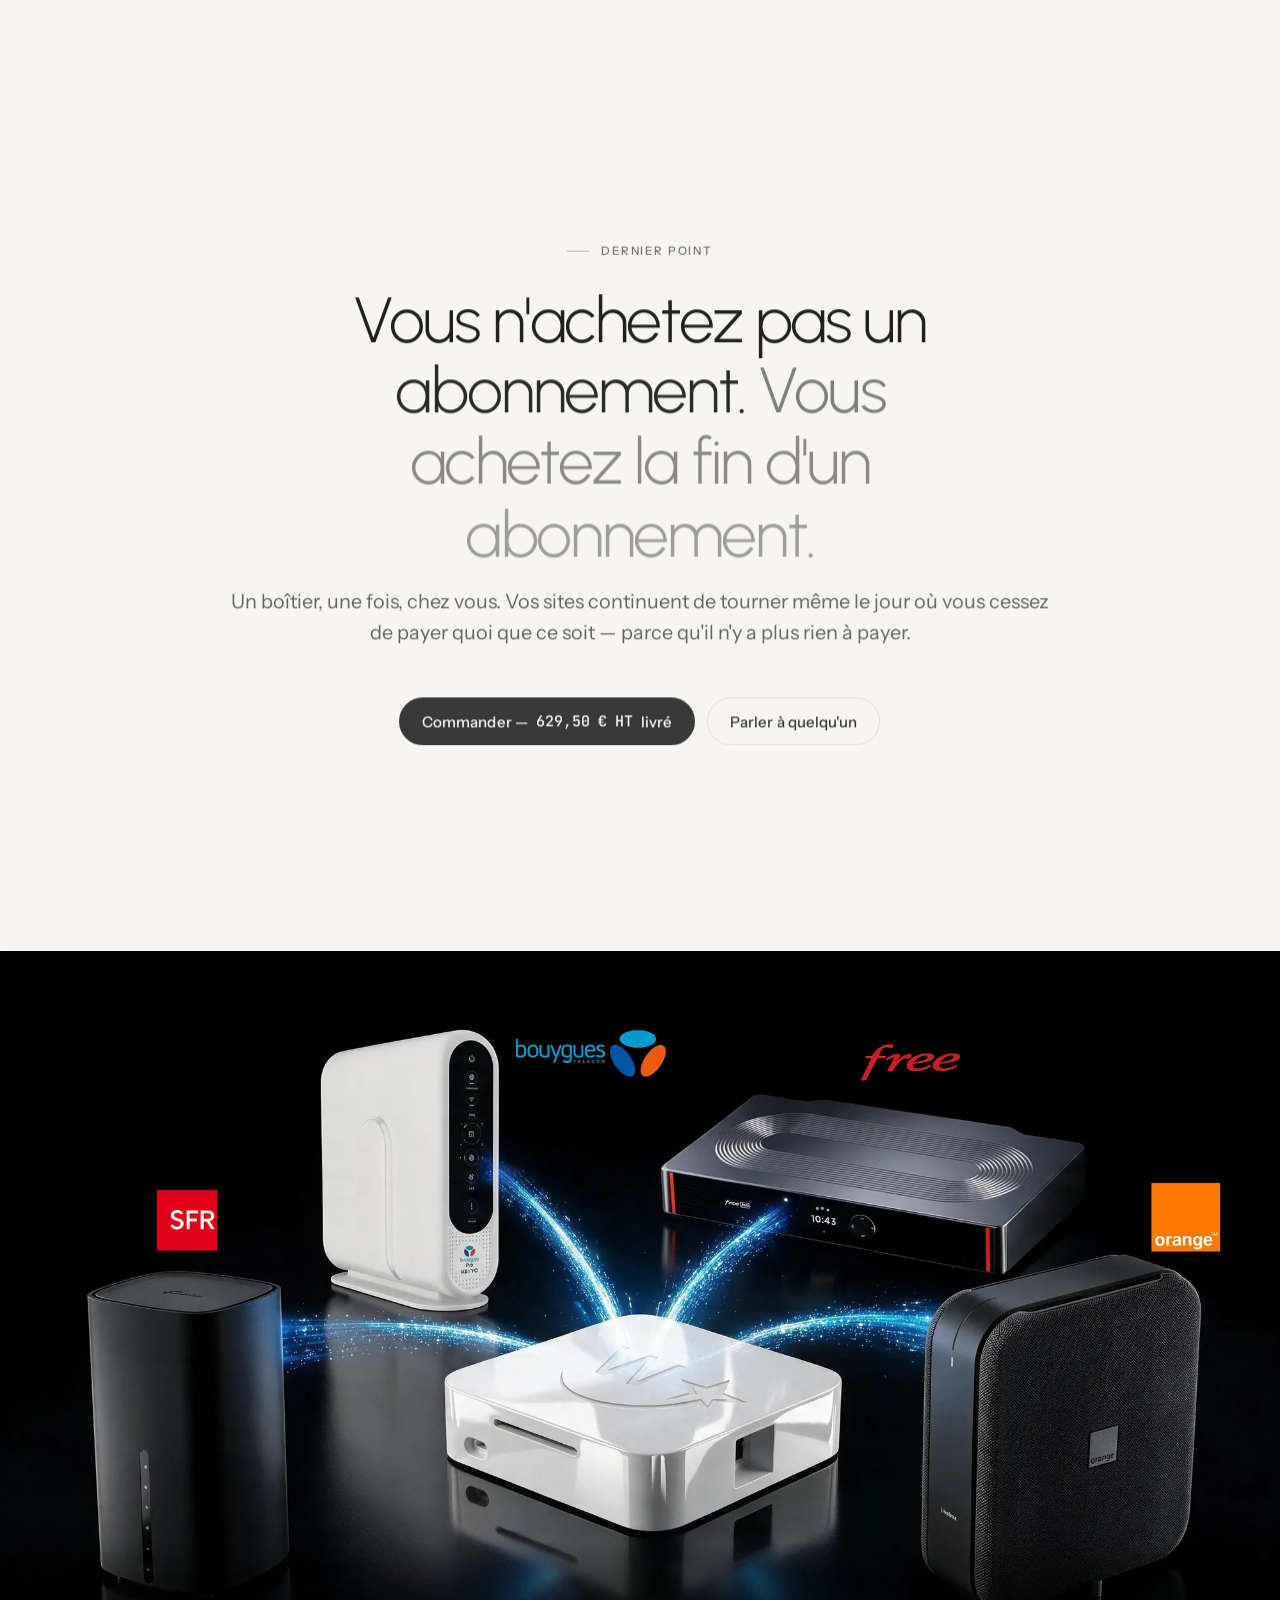
==== commit c823e38c: "Add files via upload" ====
--- a/index.html
+++ b/index.html
@@ -728,9 +728,16 @@
 }
 .prep__l b{color:var(--ink); font-weight:500}
 .prep__f{margin:var(--s5) 0 0; font-size:13.5px; line-height:1.5; color:var(--ink-3); max-width:70ch}
+/* Sous 820px la grille passe a 2 colonnes, mais les cellules sont des freres
+   sans regroupement par ligne : les triplets (libelle, classique, WaouW) se
+   decalaient d'une case a chaque rangee, et le tableau devenait illisible.
+   Un element sur trois est un libelle — on lui rend toute la largeur, les deux
+   valeurs se rangent dessous, cote a cote, dans l'ordre des en-tetes. */
 @media (max-width:819px){
   .compare{grid-template-columns:1fr 1fr}
-  .compare .compare__h:first-child{grid-column:1 / -1}
+  .compare > *{padding:var(--s4)}   /* colonnes etroites : on rend la largeur au texte */
+  .compare > *:nth-child(3n+1){grid-column:1 / -1; padding-block:var(--s4) var(--s2); background:var(--paper)}
+  .compare > *:nth-child(3n+1) b{font-weight:500}
 }
 
 /* ============================================================
@@ -938,6 +945,9 @@
   content:""; flex:none; width:9px; height:9px; border-radius:50%;
   background:#F2F2EE; box-shadow:0 0 0 1px var(--line);
 }
+/* le HT vit dans un <small> a part : le compteur anime ne touche qu'au
+   nombre, en textContent, sans reconstruire de HTML a chaque image */
+.ticket__big small{font-size:.30em; letter-spacing:.04em; color:var(--ink-3); font-family:"Instrument Sans",sans-serif; font-weight:400; margin-inline-start:.35em}
 .ticket__big{font-family:"Urbanist",system-ui,sans-serif; font-weight:300; font-size:clamp(46px,6vw,64px); letter-spacing:-.032em; line-height:1; margin:var(--s5) 0 var(--s2)}
 .ticket__sub{font-size:14px; color:var(--ink-3); margin-bottom:var(--s5)}
 .ticket__lines{border-top:1px solid var(--line-soft); padding-top:var(--s4); margin-bottom:var(--s5)}
@@ -953,9 +963,11 @@
 /* l'intitulé du détail était en style en dur dans le HTML : passé en classe,
    il suit le thème au lieu de le contredire si la carte change de fond. */
 .tline--h{font-size:11.5px; letter-spacing:.14em; text-transform:uppercase; color:var(--ink-3); padding-top:0}
-.tline--total{border-top:1px solid var(--line-soft); margin-top:var(--s2); padding-top:var(--s4); font-size:16px; color:var(--ink)}
-/* sous-total HT : meme logique de separation que le total, en plus discret */
-.tline--sub{border-top:1px solid var(--line-soft); margin-top:var(--s2); padding-top:var(--s3); color:var(--ink)}
+/* C'est le HT qui porte, pas le TTC : le Total HT prend le traitement fort
+   (filet, taille), le Total TTC redescend en ligne d'appoint. */
+.tline--sum{border-top:1px solid var(--line-soft); margin-top:var(--s2); padding-top:var(--s4); font-size:16px; color:var(--ink)}
+.tline--total{padding-top:2px; font-size:13px; color:var(--ink-3)}
+.tline--total b{color:var(--ink-2); font-weight:400}
 .ticket .btn{width:100%}
 .assur{display:grid; gap:10px; margin-top:var(--s5); padding-top:var(--s5); border-top:1px solid var(--line-soft)}
 .assur li{display:flex; gap:10px; font-size:13.5px; color:var(--ink-2); line-height:1.45; align-items:flex-start}
@@ -1495,6 +1507,11 @@
   display:flex; align-items:center; justify-content:space-between; gap:var(--s4);
   margin-top:auto; padding-top:var(--s5); border-top:1px solid var(--line-night);
 }
+.iabox__soon{
+  align-self:flex-start; margin:var(--s4) 0 0;
+  font-size:11px; letter-spacing:.08em; text-transform:uppercase; color:var(--on-night-3);
+  border:1px solid var(--line-night); border-radius:var(--r-pill); padding:4px 9px;
+}
 .iabox__price{font-size:13px; color:var(--on-night-3)}
 .iabox__price b{color:var(--on-night); font-weight:500}
 
@@ -1952,7 +1969,7 @@
 /* recapitulatif : memes lignes que le ticket du configurateur */
 .cmd__sum{border:1px solid var(--line); border-radius:var(--r); background:var(--paper-hi); padding:14px 16px; margin:0 0 16px}
 .cmd__sum .tline{padding:6px 0}
-.cmd__sum .tline--total{margin-top:6px; padding-top:10px; border-top:1px solid var(--line)}
+.cmd__sum .tline--sum{margin-top:6px; padding-top:10px; border-top:1px solid var(--line)}
 .cmd__adr{font-size:13px; line-height:1.6; color:var(--ink-2); margin:0}
 .cmd__adr b{color:var(--ink); font-weight:500}
 .cmd__edit{
@@ -2669,11 +2686,11 @@
         <p class="calc__sc"><span class="num">5 €</span><span class="num">80 €</span></p>
       </div>
       <div class="calc__out" aria-live="polite">
-        <p class="calc__row"><span>Sur 7 ans, chez votre hébergeur</span><b class="num" id="calc7">1 680 €</b></p>
-        <p class="calc__row"><span>La même chose avec une WaouW Box</span><b class="num">755 €</b></p>
+        <p class="calc__row"><span>Sur 7 ans, chez votre hébergeur</span><b class="num" id="calc7">1 680 € HT</b></p>
+        <p class="calc__row"><span>La même chose avec une WaouW Box</span><b class="num" id="calcBox">629,50 € HT</b></p>
         <p class="calc__row" style="border-top:1px solid var(--line-soft); margin-top:var(--s3); padding-top:var(--s4)">
-          <span>Ce que vous gardez</span><b class="calc__big num" id="calcE">925 €</b></p>
-        <p class="calc__note">Rentabilisé en <b class="num" id="calcMo">38</b> mois. Après quoi l'hébergement ne vous coûte plus que l'électricité — environ <span class="num">9 €</span> par an.</p>
+          <span>Ce que vous gardez</span><b class="calc__big num" id="calcE">1 050,50 € HT</b></p>
+        <p class="calc__note">Rentabilisé en <b class="num" id="calcMo">32</b> mois. Après quoi l'hébergement ne vous coûte plus que l'électricité — environ <span class="num">9 €</span> par an.</p>
       </div>
     </div>
 
@@ -2688,14 +2705,14 @@
 
       <div><b>Ce que vous payez</b></div>
       <div>Un abonnement, tous les mois</div>
-      <div><b class="good">Une fois, <span class="num">755,40&nbsp;€</span></b></div>
+      <div><b class="good">Une fois, <span class="num">629,50&nbsp;€ HT</span></b></div>
 
       <div><b>Ce que ça coûte au total</b></div>
       <!-- un seul enfant par cellule : la cellule est un conteneur flex, et un
            flex container supprime les blancs entre ses éléments — deux spans
            frères se retrouveraient collés (« 1 680 €à20 € »). -->
-      <div><span><span class="num">1&nbsp;680&nbsp;€</span>, soit <span class="num">20&nbsp;€</span> par mois</span></div>
-      <div><b class="good"><span class="num">755&nbsp;€</span> + <span class="num">9&nbsp;€</span> d'électricité par an</b></div>
+      <div><span><span class="num">1&nbsp;680&nbsp;€ HT</span>, soit <span class="num">20&nbsp;€</span> par mois</span></div>
+      <div><b class="good"><span class="num">629,50&nbsp;€ HT</span> + <span class="num">9&nbsp;€</span> d'électricité par an</b></div>
 
       <div><b>Ce qui vous appartient à la fin</b></div>
       <div>Rien. Vous avez loué</div>
@@ -2784,6 +2801,7 @@
           <div><dt>Stockage</dt><dd>2× 10 To<span>2 lignes SSD M.2</span></dd></div>
           <div><dt>Consommation</dt><dd>7–15 W</dd></div>
         </dl>
+        <p class="iabox__soon">Disponible à partir de décembre</p>
         <div class="iabox__foot">
           <span class="iabox__price">Prix <b>sur devis</b></span>
           <a href="mailto:support@waouw.eu" class="btn btn--sm" onclick="document.getElementById('chatOpen').click();return false" data-press-target>Nous consulter</a>
@@ -2804,6 +2822,7 @@
           <div><dt>Stockage</dt><dd>4× 10 To<span>4 lignes SSD M.2</span></dd></div>
           <div><dt>Consommation</dt><dd>40–130 W</dd></div>
         </dl>
+        <p class="iabox__soon">Disponible à partir de décembre</p>
         <div class="iabox__foot">
           <span class="iabox__price">Prix <b>sur devis</b></span>
           <a href="mailto:support@waouw.eu" class="btn btn--sm" onclick="document.getElementById('chatOpen').click();return false" data-press-target>Nous consulter</a>
@@ -2862,7 +2881,7 @@
       <button type="button" class="who__c" data-reveal data-pick="duo">
         <p class="who__k">Association · Collectivité</p>
         <h3>Des données d'adhérents à protéger</h3>
-        <p>Budget annuel serré, obligations RGPD réelles. Un achat unique passe en investissement ; l'abonnement, lui, revient tous les ans.</p>
+        <p>Budget annuel serré, obligations RGPD réelles. Un achat unique passe en investissement.</p>
         <p class="who__tags"><span>Données d'adhérents</span><span>Conformité RGPD</span><span>Copie miroir</span></p>
         <p class="who__p"><b>Duo</b> — copie miroir, aucune coupure</p>
         <span class="who__go">Configurer <span class="who__go__ic"><svg width="12" height="12" viewBox="0 0 12 12" fill="none" aria-hidden="true"><path d="M2 6h8M6.5 2.5L10 6l-3.5 3.5" stroke="currentColor" stroke-width="1.4" stroke-linecap="round" stroke-linejoin="round"/></svg></span></span>
@@ -3011,7 +3030,7 @@
               <span class="opt__box">
                 <span class="opt__cap">Duo</span>
                 <span class="opt__use">Un deuxième boîtier, synchronisé en continu. Si l'un tombe, l'autre prend le relais.</span>
-                <span class="opt__p num">+ 625 € HT</span>
+                <span class="opt__p num" id="duoPrice">+ 615 € HT</span>
               </span>
             </label>
           </div>
@@ -3059,7 +3078,7 @@
         </div>
         <p class="ticket__vis" id="tkVis" hidden>Visuel — finition blanche.</p>
 
-        <p class="ticket__big num" id="bigPrice">755,40 €</p>
+        <p class="ticket__big num"><span id="bigPrice">629,50 €</span><small id="bigHt">HT</small></p>
         <p class="ticket__sub" id="bigSub">Tout compris, TTC, livré. Une seule fois.</p>
 
         <div class="ticket__lines">
@@ -3067,7 +3086,7 @@
           <p class="tline"><span id="lineName">WaouW Box 128 Go — Noir</span><b class="num" id="lineBase">738,00 € TTC</b></p>
           <p class="tline" id="lineDuoRow" hidden><span>Second boîtier miroir</span><b class="num" id="lineDuo">750,00 € TTC</b></p>
           <p class="tline" id="lineShipRow"><span id="lineShipLab">Livraison Colissimo suivi + assurance</span><b class="num" id="lineShip">17,40 € TTC</b></p>
-          <p class="tline tline--sub" id="lineHtRow"><span id="lineHtLab">Total HT</span><b class="num" id="lineHt">754,50 €</b></p>
+          <p class="tline tline--sum" id="lineHtRow"><span id="lineHtLab">Total HT</span><b class="num" id="lineHt">754,50 €</b></p>
           <p class="tline" id="lineVatRow"><span id="lineVatLab">TVA 20 %</span><b class="num" id="lineVat">125,90 €</b></p>
           <p class="tline tline--total"><span>Total <span id="totalMode">TTC</span></span><b class="num" id="lineTotal">755,40 €</b></p>
         </div>
@@ -3076,7 +3095,7 @@
 
         <ul class="assur">
           <li><svg width="15" height="15" viewBox="0 0 16 16" fill="none" aria-hidden="true"><path d="M2 8.6l4 4L14 4" stroke="currentColor" stroke-width="1.6" stroke-linecap="round" stroke-linejoin="round"/></svg><span><b>Garantie légale de conformité 2 ans</b>, en plus de la garantie commerciale.</span></li>
-          <li><svg width="15" height="15" viewBox="0 0 16 16" fill="none" aria-hidden="true"><path d="M2 8.6l4 4L14 4" stroke="currentColor" stroke-width="1.6" stroke-linecap="round" stroke-linejoin="round"/></svg><span>Carte bancaire, virement ou PayPal. <b>Aucun frais caché</b> : le montant ci-dessus est celui que vous paierez.</span></li>
+          <li><svg width="15" height="15" viewBox="0 0 16 16" fill="none" aria-hidden="true"><path d="M2 8.6l4 4L14 4" stroke="currentColor" stroke-width="1.6" stroke-linecap="round" stroke-linejoin="round"/></svg><span>Carte bancaire, virement ou PayPal. <b>Aucun frais caché</b> : le Total TTC est celui que vous paierez, sans supplément à l'arrivée.</span></li>
         </ul>
       </aside>
     </div>
@@ -3372,7 +3391,7 @@
 
 <!-- ============ BARRE D'ACHAT MOBILE ============ -->
 <div class="buybar" id="buybar">
-  <p class="buybar__p"><span style="color:var(--ink-3)">128 Go · Noir</span><b class="num" id="barPrice">755,40 € TTC livré</b></p>
+  <p class="buybar__p"><span style="color:var(--ink-3)">128 Go · Noir</span><b class="num" id="barPrice">629,50 € HT livré</b></p>
   <a href="#offres" class="btn btn--sm" data-press-target>Configurer</a>
 </div>
 
@@ -3777,7 +3796,8 @@
    Le prix est la vérité du site : il s'anime, il ne saute pas.
    Tout est annoncé — base, port, TVA, total.
    ============================================================ */
-const DUO = 625;
+/* Le second boitier est identique au premier : son prix est celui de la
+   capacite choisie, pas un forfait. Cocher Duo double donc la box. */
 
 /* ============================================================
    6 bis — LE PORT N'EST PLUS UN FORFAIT, IL SE CALCULE
@@ -4052,7 +4072,8 @@
   const cap = form.querySelector('input[name=cap]:checked');
   const col = form.querySelector('input[name=col]:checked');
   const duo = $('duo').checked;
-  const base = +cap.dataset.p + (duo ? DUO : 0);
+  const capP = +cap.dataset.p;
+  const base = capP * (duo ? 2 : 1);
   const dest = PORT.dest();
   const modePort = PORT.modeCourant(duo);
   const port = modePort ? modePort.prix : 0;
@@ -4063,7 +4084,7 @@
     label: unitLabel(cap.value),
     color: colorKey,                    // clé interne (FR) — sert à SHOTS[s.color]
     colorLabel: colorLabel(colorKey),    // ce qui s'affiche, dans la langue courante
-    duo, base: +cap.dataset.p,
+    duo, base: capP,
     dest, modePort, port, tva: dest.tva,
     ht, vat: ht * dest.tva, ttc: ht * (1 + dest.tva)
   };
@@ -4071,7 +4092,9 @@
 
 function render(animate = true) {
   const s = state();
-  const total = s.ttc;
+  /* Le chiffre mis en avant est le HT : la clientele est majoritairement
+     professionnelle. Le TTC reste lisible dans le detail et sur le bouton. */
+  const total = s.ht;
 
   $('lineName').textContent = `WaouW Box ${s.label} — ${s.colorLabel}`;
 
@@ -4129,7 +4152,7 @@
   const HT = T('HT', 'excl. VAT', 'netto', 'sin IVA');
   $('lineBase').textContent = eur(s.base) + ' ' + HT;   // le detail est HT, le total reste TTC : ça
   $('lineDuoRow').hidden = !s.duo;
-  $('lineDuo').textContent = eur(DUO) + ' ' + HT;
+  $('lineDuo').textContent = eur(s.base) + ' ' + HT;
   /* le port porte desormais le nom du mode et de la destination :
      « 14,50 € » sans dire vers ou n'est pas un prix, c'est un chiffre */
   $('lineShip').textContent = eur(s.port) + ' ' + HT;
@@ -4174,13 +4197,15 @@
           'Dieses Ziel wird individuell behandelt — schreiben Sie uns.',
           'Este destino se gestiona caso por caso — escríbanos.');
   }
-  $('lineTotal').textContent = eur(total);
+  $('lineTotal').textContent = eur(s.ttc);   // la ligne finale reste le TTC, meme si le gros chiffre est le HT
+  if ($('duoPrice')) $('duoPrice').textContent = '+ ' + eur(s.base) + ' ' + HT;
   $('totalMode').textContent = T('TTC', 'inc. VAT', 'inkl. MwSt.', 'con IVA');
-  $('bigSub').textContent = T('Tout compris, TTC, livré. Une seule fois.', 'All-inclusive, incl. VAT, delivered. One time only.', 'Alles inklusive, inkl. MwSt., geliefert. Einmalig.', 'Todo incluido, con IVA, entregado. Una sola vez.');
-  $('barPrice').textContent = eur(s.ttc) + ' ' + T('TTC livré', 'incl. VAT, delivered', 'inkl. MwSt., geliefert', 'con IVA, entregado');
+  if ($('bigHt')) $('bigHt').textContent = HT;
+  $('bigSub').textContent = T('Tout compris, HT, livré. Une seule fois.', 'All-inclusive, excl. VAT, delivered. One time only.', 'Alles inklusive, netto, geliefert. Einmalig.', 'Todo incluido, sin IVA, entregado. Una sola vez.');
+  $('barPrice').textContent = eur(s.ht) + ' ' + T('HT livré', 'excl. VAT, delivered', 'netto, geliefert', 'sin IVA, entregado');
   document.querySelector('.buybar__p span').textContent = `${s.label} · ${s.colorLabel}${s.duo ? ' · Duo' : ''}`;
 
-  const paint = v => { $('bigPrice').textContent = eur(v); };
+  const paint = v => { $('bigPrice').textContent = eur(v); };   // le gros chiffre est le HT
   if (!animate || REDUCED.matches) { shownTotal = total; paint(total); return; }
   if (priceSpring) priceSpring.stop();
   priceSpring = spring({
@@ -4400,9 +4425,9 @@
     const s = state();
     const l = [];
     l.push('<p class="tline"><span>WaouW Box ' + s.label + ' — ' + s.colorLabel + '</span><b class="num">' + eur(s.base) + ' ' + T('HT', 'excl. VAT', 'netto', 'sin IVA') + '</b></p>');
-    if (s.duo) l.push('<p class="tline"><span>' + T('Second boîtier miroir', 'Second mirror box', 'Zweite Spiegel-Box', 'Segunda caja espejo') + '</span><b class="num">' + eur(DUO) + ' ' + T('HT', 'excl. VAT', 'netto', 'sin IVA') + '</b></p>');
+    if (s.duo) l.push('<p class="tline"><span>' + T('Second boîtier miroir', 'Second mirror box', 'Zweite Spiegel-Box', 'Segunda caja espejo') + '</span><b class="num">' + eur(s.base) + ' ' + T('HT', 'excl. VAT', 'netto', 'sin IVA') + '</b></p>');
     l.push('<p class="tline"><span>' + (s.modePort ? s.modePort.nom : '') + ' — ' + PORT.nom(s.dest) + '</span><b class="num">' + eur(s.port) + ' ' + T('HT', 'excl. VAT', 'netto', 'sin IVA') + '</b></p>');
-    if (s.tva !== 0) l.push('<p class="tline tline--sub"><span>'
+    if (s.tva !== 0) l.push('<p class="tline tline--sum"><span>'
       + T('Total HT', 'Total excl. VAT', 'Summe netto', 'Total sin IVA')
       + '</span><b class="num">' + eur(s.ht) + '</b></p>');
     l.push(s.tva === 0
@@ -4576,7 +4601,7 @@
       devise: 'eur', langue: CURLANG,
       lignes: [
         { ref: 'WAOUW-BOX-' + s.cap, nom: 'WaouW Box ' + s.label + ' — ' + s.colorLabel, qte: 1, prixHT: c(s.base) },
-      ].concat(s.duo ? [{ ref: 'WAOUW-BOX-DUO', nom: 'Second boîtier miroir', qte: 1, prixHT: c(DUO) }] : []),
+      ].concat(s.duo ? [{ ref: 'WAOUW-BOX-DUO', nom: 'Second boîtier miroir', qte: 1, prixHT: c(s.base) }] : []),
       livraison: {
         destination: s.dest.code, zone: s.dest.grille,
         mode: s.modePort ? s.modePort.id : null,
@@ -5080,10 +5105,19 @@
    ============================================================ */
 (() => {
   const r = $('calcR'); if (!r) return;
-  const mo = $('calcM'), c7 = $('calc7'), ce = $('calcE'), cm = $('calcMo');
-  const BOX = 755.40, YEARS = 7;
-  const fmt = n => Math.round(n).toLocaleString('fr-FR') + ' €';
-  let s7 = null, sE = null, sM = null, shown = { t: 1680, e: 925, m: 38 };
+  const mo = $('calcM'), c7 = $('calc7'), ce = $('calcE'), cb = $('calcBox');
+  /* #calcMo vit dans .calc__note, dont l'i18n reecrit le innerHTML au
+     chargement : garder la reference capturee ici ecrivait dans un noeud
+     detache, et le nombre de mois restait fige sur sa valeur en dur.
+     On le relit a chaque peinture. */
+  const cmNow = () => $('calcMo');
+  /* Le curseur est en euros HT par mois : la box doit l'etre aussi, sinon on
+     soustrait du TTC a du HT. 629,50 = 615 de boitier + 14,50 de port. */
+  const BOX = 629.50, YEARS = 7;
+  const ht = () => T('HT', 'excl. VAT', 'netto', 'sin IVA');
+  const fmt = n => Math.round(n).toLocaleString('fr-FR') + ' € ' + ht();
+  const fmt2 = n => n.toLocaleString('fr-FR', { minimumFractionDigits: 2, maximumFractionDigits: 2 }) + ' € ' + ht();
+  let s7 = null, sE = null, sM = null, shown = { t: 1680, e: 1050.5, m: 32 };
 
   const drive = (ref, key, to, paint) => {
     if (REDUCED.matches) { shown[key] = to; paint(to); return null; }
@@ -5101,9 +5135,14 @@
     r.style.setProperty('--fill', ((m - r.min) / (r.max - r.min) * 100).toFixed(1) + '%');
     r.setAttribute('aria-valuetext', m + ' ' + T('euros par mois', 'euros per month', 'Euro pro Monat', 'euros al mes'));
     mo.textContent = m;
+    if (cb) cb.textContent = fmt2(BOX);
     s7 = drive(s7, 't', total, v => c7.textContent = fmt(v));
-    sE = drive(sE, 'e', eco,   v => ce.textContent = (v >= 0 ? '' : '−') + fmt(Math.abs(v)));
-    sM = drive(sM, 'm', months, v => cm.textContent = Math.max(1, Math.round(v)));
+    /* le montant garde se lit au centime : c'est une soustraction exacte,
+       pas une estimation — 1 680 − 629,50 doit tomber juste a l'ecran */
+    sE = drive(sE, 'e', eco,   v => ce.textContent = (v >= 0 ? '' : '−') + fmt2(Math.abs(v)));
+    /* au mois superieur : a 31 mois on a paye 620 €, on n'a pas encore
+       rembourse 629,50 — arrondir a l'inferieur annoncerait un seuil non atteint */
+    sM = drive(sM, 'm', months, v => { const el = cmNow(); if (el) el.textContent = Math.max(1, Math.ceil(v - 1e-9)); });
   };
   r.addEventListener('input', render);
   render();
@@ -5648,25 +5687,25 @@
 set('.calc__row > span', [`Over 7 years, with your current host`, `The same, with a WaouW Box`, `What you keep`],
   [`Über 7 Jahre, bei Ihrem jetzigen Hoster`, `Dasselbe mit einer WaouW Box`, `Was Sie behalten`],
   [`En 7 años, con su proveedor actual`, `Lo mismo con una WaouW Box`, `Lo que se queda usted`]);
-set('.calc__note', `Paid back in <b class="num" id="calcMo">38</b> months. After that, hosting only costs you the electricity — about <span class="num">9&nbsp;€</span> a year.`,
-  `Amortisiert nach <b class="num" id="calcMo">38</b> Monaten. Danach kostet das Hosting nur noch den Strom — etwa <span class="num">9&nbsp;€</span> im Jahr.`,
-  `Amortizado en <b class="num" id="calcMo">38</b> meses. A partir de ahí, el alojamiento solo le cuesta la electricidad — unos <span class="num">9&nbsp;€</span> al año.`);
+set('.calc__note', `Paid back in <b class="num" id="calcMo">32</b> months. After that, hosting only costs you the electricity — about <span class="num">9&nbsp;€</span> a year.`,
+  `Amortisiert nach <b class="num" id="calcMo">32</b> Monaten. Danach kostet das Hosting nur noch den Strom — etwa <span class="num">9&nbsp;€</span> im Jahr.`,
+  `Amortizado en <b class="num" id="calcMo">32</b> meses. A partir de ahí, el alojamiento solo le cuesta la electricidad — unos <span class="num">9&nbsp;€</span> al año.`);
 set('.compare__h', [`Over 7 years`, `Classic hosting`, `WaouW`], [`Über 7 Jahre`, `Klassisches Hosting`, `WaouW`], [`En 7 años`, `Alojamiento clásico`, `WaouW`]);
 set('.compare > div',
-  [`<b>What you pay</b>`, `A subscription, every month`, `<b class="good">Once, <span class="num">755,40&nbsp;€</span></b>`,
-   `<b>What it costs in total</b>`, `<span><span class="num">1&nbsp;680&nbsp;€</span>, i.e. <span class="num">20&nbsp;€</span> a month</span>`, `<b class="good"><span class="num">755&nbsp;€</span> + <span class="num">9&nbsp;€</span> of electricity a year</b>`,
+  [`<b>What you pay</b>`, `A subscription, every month`, `<b class="good">Once, <span class="num">629,50&nbsp;€ excl. VAT</span></b>`,
+   `<b>What it costs in total</b>`, `<span><span class="num">1&nbsp;680&nbsp;€ excl. VAT</span>, i.e. <span class="num">20&nbsp;€</span> a month</span>`, `<b class="good"><span class="num">629,50&nbsp;€ excl. VAT</span> + <span class="num">9&nbsp;€</span> of electricity a year</b>`,
    `<b>What's yours at the end</b>`, `Nothing. You were renting`, `<b class="good">The server</b>`,
    `<b>Where your data lives</b>`, `In a third-party data center`, `<b class="good">At your place</b>`,
    `<b>Who can access it</b>`, `You, the host, its subcontractors`, `<b class="good">You</b>`,
    `<b>If you stop paying</b>`, `The site goes dark`, `<b class="good">It keeps running</b>`],
-  [`<b>Was Sie zahlen</b>`, `Ein Abonnement, jeden Monat`, `<b class="good">Einmalig, <span class="num">755,40&nbsp;€</span></b>`,
-   `<b>Was es insgesamt kostet</b>`, `<span><span class="num">1&nbsp;680&nbsp;€</span>, also <span class="num">20&nbsp;€</span> pro Monat</span>`, `<b class="good"><span class="num">755&nbsp;€</span> + <span class="num">9&nbsp;€</span> Strom im Jahr</b>`,
+  [`<b>Was Sie zahlen</b>`, `Ein Abonnement, jeden Monat`, `<b class="good">Einmalig, <span class="num">629,50&nbsp;€ netto</span></b>`,
+   `<b>Was es insgesamt kostet</b>`, `<span><span class="num">1&nbsp;680&nbsp;€ netto</span>, also <span class="num">20&nbsp;€</span> pro Monat</span>`, `<b class="good"><span class="num">629,50&nbsp;€ netto</span> + <span class="num">9&nbsp;€</span> Strom im Jahr</b>`,
    `<b>Was Ihnen am Ende gehört</b>`, `Nichts. Sie haben gemietet`, `<b class="good">Der Server</b>`,
    `<b>Wo Ihre Daten liegen</b>`, `In einem fremden Rechenzentrum`, `<b class="good">Bei Ihnen</b>`,
    `<b>Wer darauf zugreifen kann</b>`, `Sie, der Hoster, seine Dienstleister`, `<b class="good">Sie</b>`,
    `<b>Wenn Sie aufhören zu zahlen</b>`, `Die Website erlischt`, `<b class="good">Sie läuft weiter</b>`],
-  [`<b>Lo que paga</b>`, `Una suscripción, cada mes`, `<b class="good">Una vez, <span class="num">755,40&nbsp;€</span></b>`,
-   `<b>Lo que cuesta en total</b>`, `<span><span class="num">1&nbsp;680&nbsp;€</span>, es decir <span class="num">20&nbsp;€</span> al mes</span>`, `<b class="good"><span class="num">755&nbsp;€</span> + <span class="num">9&nbsp;€</span> de electricidad al año</b>`,
+  [`<b>Lo que paga</b>`, `Una suscripción, cada mes`, `<b class="good">Una vez, <span class="num">629,50&nbsp;€ sin IVA</span></b>`,
+   `<b>Lo que cuesta en total</b>`, `<span><span class="num">1&nbsp;680&nbsp;€ sin IVA</span>, es decir <span class="num">20&nbsp;€</span> al mes</span>`, `<b class="good"><span class="num">629,50&nbsp;€ sin IVA</span> + <span class="num">9&nbsp;€</span> de electricidad al año</b>`,
    `<b>Lo que le pertenece al final</b>`, `Nada. Estaba alquilando`, `<b class="good">El servidor</b>`,
    `<b>Dónde están sus datos</b>`, `En un centro de datos ajeno`, `<b class="good">En su casa</b>`,
    `<b>Quién puede acceder</b>`, `Usted, el proveedor, sus subcontratistas`, `<b class="good">Usted</b>`,
@@ -5762,6 +5801,7 @@
    `128 GB LPDDR5X<span>hasta 275 GB/s · ECC inline de 1 bit</span>`,
    `4× 10 TB<span>4 ranuras SSD M.2</span>`,
    `40–130 W`]);
+set('.iabox__soon', `Available from December`, `Ab Dezember verfügbar`, `Disponible a partir de diciembre`);
 set('.iabox__price', `Price <b>on request</b>`, `Preis <b>auf Anfrage</b>`, `Precio <b>a consultar</b>`);
 set('.iabox__foot a', `Talk to us`, `Uns kontaktieren`, `Consultarnos`);
 set('#ia > .wrap > p.lede[style*="s8"]', `A data center built for large-scale AI draws power at the gigawatt scale. ALPHA and OMEGA are sized for a single use: yours.`,
@@ -5791,19 +5831,23 @@
   [`One showcase site and two mailboxes`, `One site, one shop, ten employees`, `Several client sites to host`, `Members' data to protect`],
   [`Eine Website und zwei Postfächer`, `Eine Website, ein Shop, zehn Mitarbeitende`, `Mehrere Kundenwebsites zu hosten`, `Mitgliederdaten zu schützen`],
   [`Un sitio de presentación y dos correos`, `Un sitio, una tienda, diez empleados`, `Varios sitios de clientes que alojar`, `Datos de socios que proteger`]);
-set('.who__c > p:not(.who__tags):not(.who__p)',
+/* :not(.who__k) — sans lui le selecteur prenait aussi les surtitres, et le
+   tableau de 4 traductions se deversait dans les 4 premiers elements : le
+   surtitre de la carte 1 affichait une description, et les cartes 3 et 4
+   restaient en francais. */
+set('.who__c > p:not(.who__k):not(.who__tags):not(.who__p)',
   [`You've been paying 15 to 25 € a month for years for three pages and one email address. Over seven years, that's more than the box.`,
    `Your quotes, client files and mail sit with a provider whose offices you've never seen. They come home.`,
    `You re-bill hosting every month. One box, several sites: the margin stops leaving for a third party.`,
-   `Tight annual budget, real GDPR obligations. A one-off purchase becomes an investment; a subscription comes back every year.`],
+   `Tight annual budget, real GDPR obligations. A one-off purchase becomes an investment.`],
   [`Sie zahlen seit Jahren 15 bis 25 € im Monat für drei Seiten und eine E-Mail-Adresse. Über sieben Jahre ist das teurer als die Box.`,
    `Ihre Angebote, Kundendateien und E-Mails liegen bei einem Anbieter, dessen Räumlichkeiten Sie nie gesehen haben. Sie kommen zu Ihnen nach Hause.`,
    `Sie stellen das Hosting jeden Monat weiter in Rechnung. Eine Box, mehrere Websites: die Marge wandert nicht mehr zu einem Dritten ab.`,
-   `Knappes Jahresbudget, echte DSGVO-Pflichten. Ein einmaliger Kauf wird zur Investition; ein Abo kommt dagegen jedes Jahr wieder.`],
+   `Knappes Jahresbudget, echte DSGVO-Pflichten. Ein einmaliger Kauf wird zur Investition.`],
   [`Lleva años pagando de 15 a 25 € al mes por tres páginas y una dirección de correo. En siete años, sale más caro que la caja.`,
    `Sus presupuestos, ficheros de clientes y correos están en un proveedor cuyas oficinas nunca ha visitado. Vuelven a su casa.`,
    `Refactura el alojamiento cada mes. Una caja, varios sitios: el margen deja de irse a un tercero.`,
-   `Presupuesto anual ajustado, obligaciones reales de RGPD. Una compra única se convierte en inversión; la suscripción, en cambio, vuelve cada año.`]);
+   `Presupuesto anual ajustado, obligaciones reales de RGPD. Una compra única se convierte en inversión.`]);
 set('.who__tags span',
   [`Showcase site`, `Mailboxes`, `Backups`, `Site + shop`, `10 employees`, `Client files`, `Multiple sites`, `Hosting billing`, `Reporting`, `Members' data`, `GDPR compliance`, `Mirror copy`],
   [`Website`, `Postfächer`, `Backups`, `Website + Shop`, `10 Mitarbeitende`, `Kundendateien`, `Mehrere Websites`, `Hosting-Abrechnung`, `Reporting`, `Mitgliederdaten`, `DSGVO-Konformität`, `Spiegelkopie`],
@@ -5945,11 +5989,11 @@
 
 set('.assur li span',
   [`<b>2-year legal warranty</b>, on top of the commercial warranty.`,
-   `Card, bank transfer or PayPal. <b>No hidden fees</b>: the amount above is what you'll pay.`],
+   `Card, bank transfer or PayPal. <b>No hidden fees</b>: the Total incl. VAT is what you'll pay, nothing added on arrival.`],
   [`<b>2 Jahre gesetzliche Gewährleistung</b>, zusätzlich zur Herstellergarantie.`,
-   `Kreditkarte, Überweisung oder PayPal. <b>Keine versteckten Kosten</b>: der oben genannte Betrag ist der, den Sie zahlen.`],
+   `Kreditkarte, Überweisung oder PayPal. <b>Keine versteckten Kosten</b>: die Summe brutto ist der Betrag, den Sie zahlen — ohne Zuschlag bei Lieferung.`],
   [`<b>Garantía legal de conformidad de 2 años</b>, además de la garantía comercial.`,
-   `Tarjeta, transferencia o PayPal. <b>Sin costes ocultos</b>: el importe indicado arriba es el que pagará.`]);
+   `Tarjeta, transferencia o PayPal. <b>Sin costes ocultos</b>: el Total con IVA es el que pagará, sin recargos a la entrega.`]);
 
 /* ---- aides ---- */
 set('#aides .eyebrow', `Public grants`, `Öffentliche Förderungen`, `Ayudas públicas`);
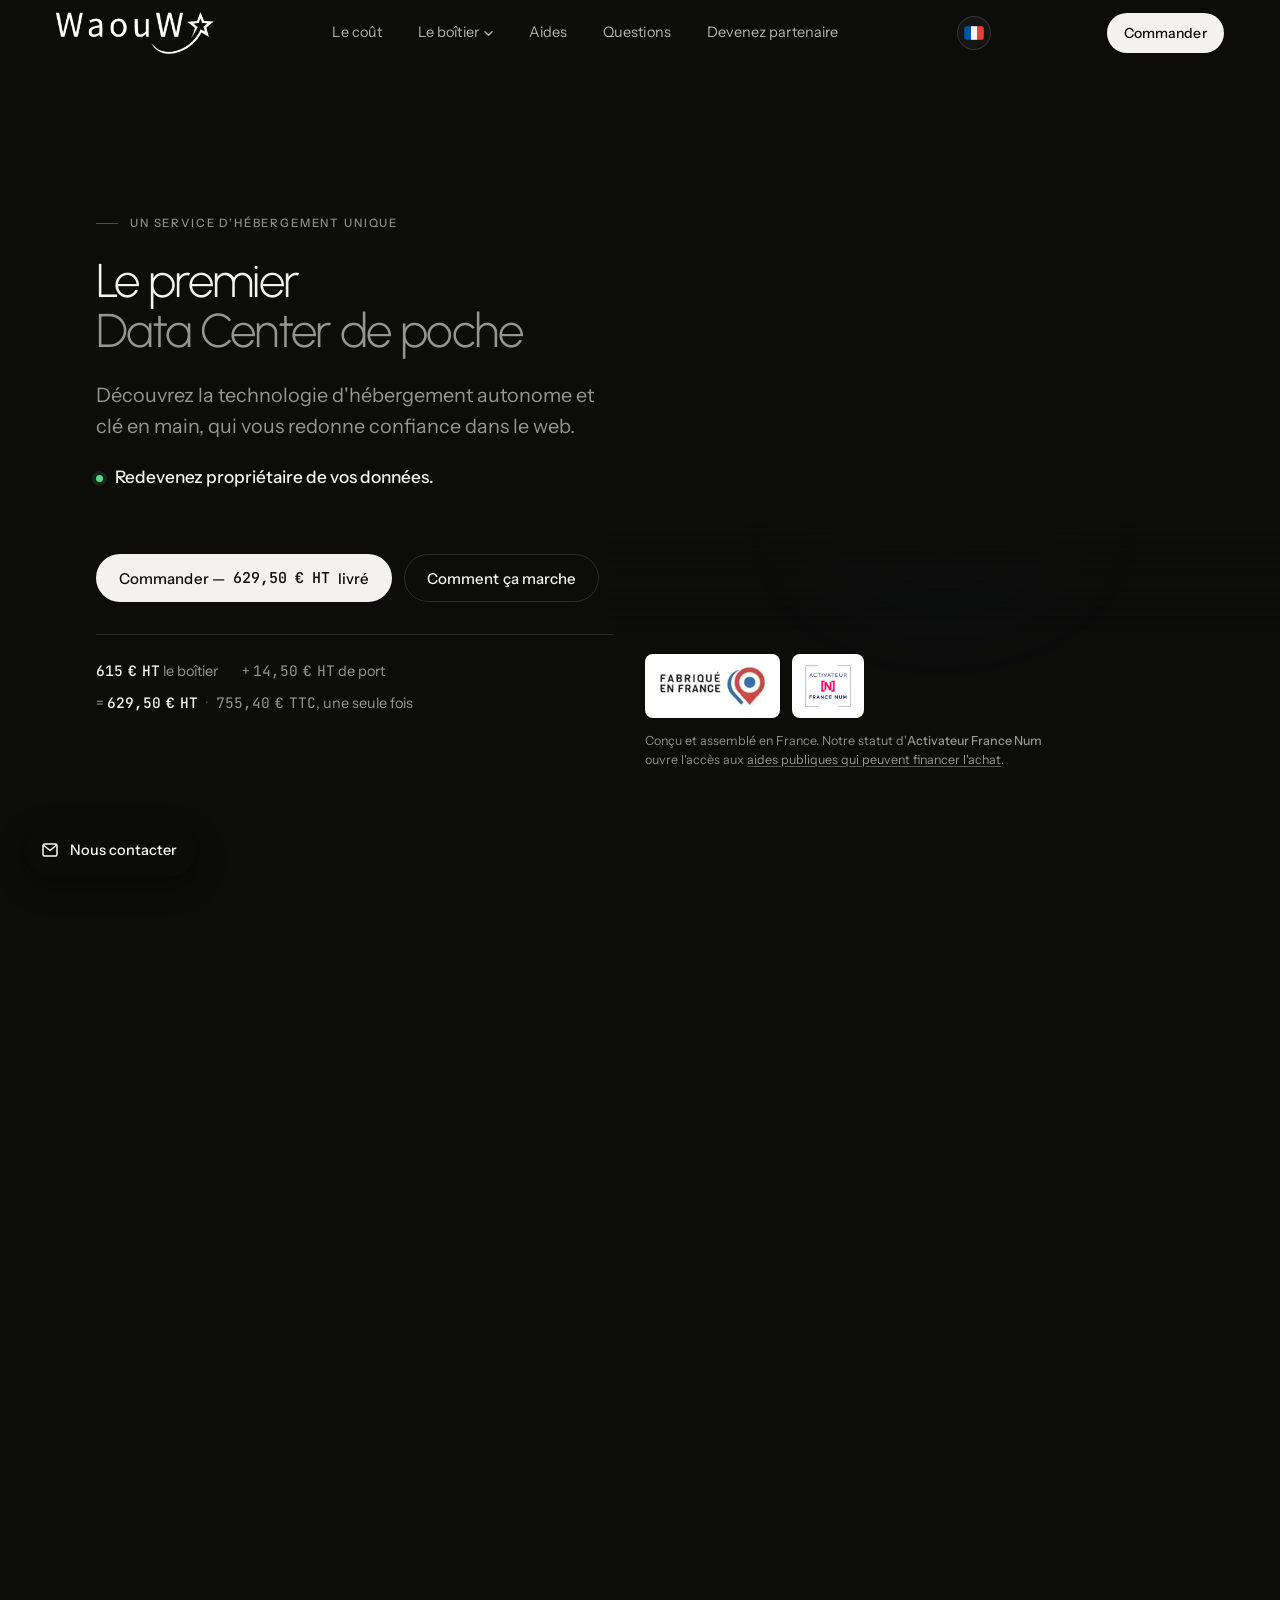
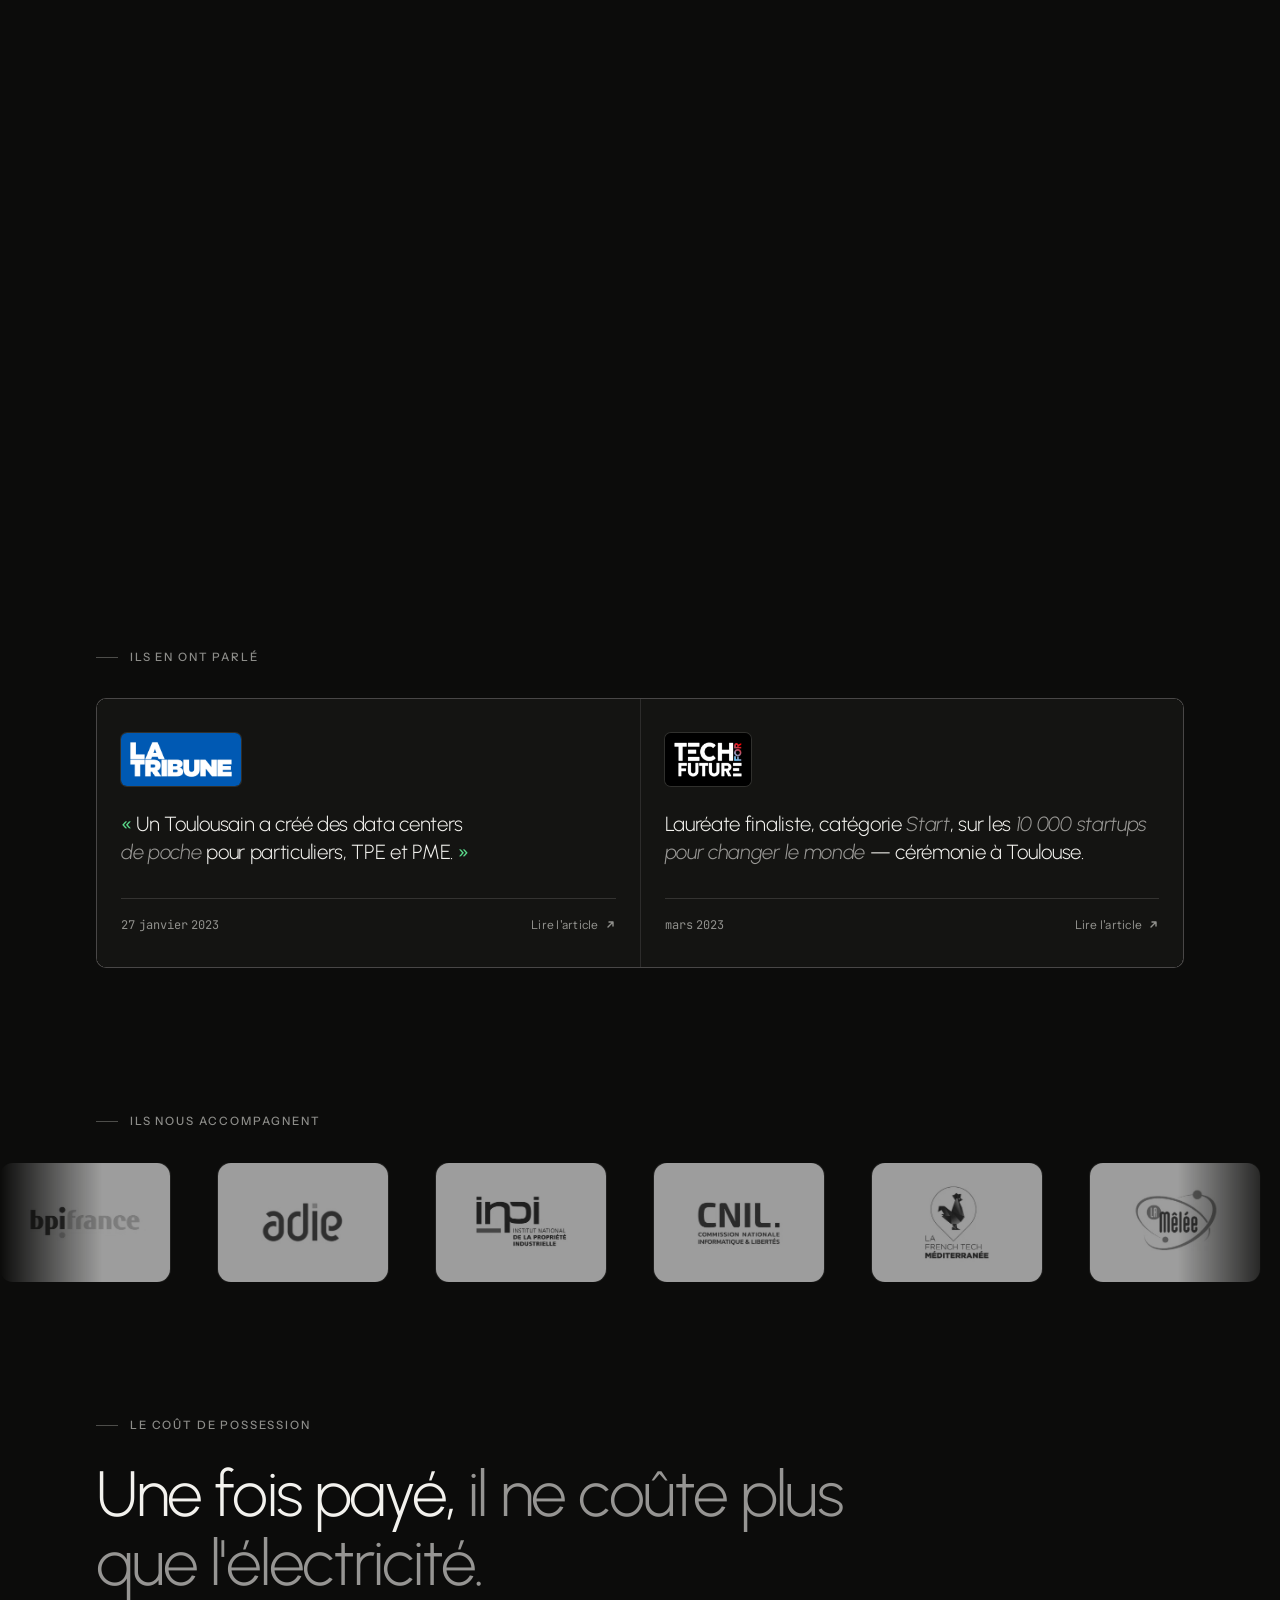
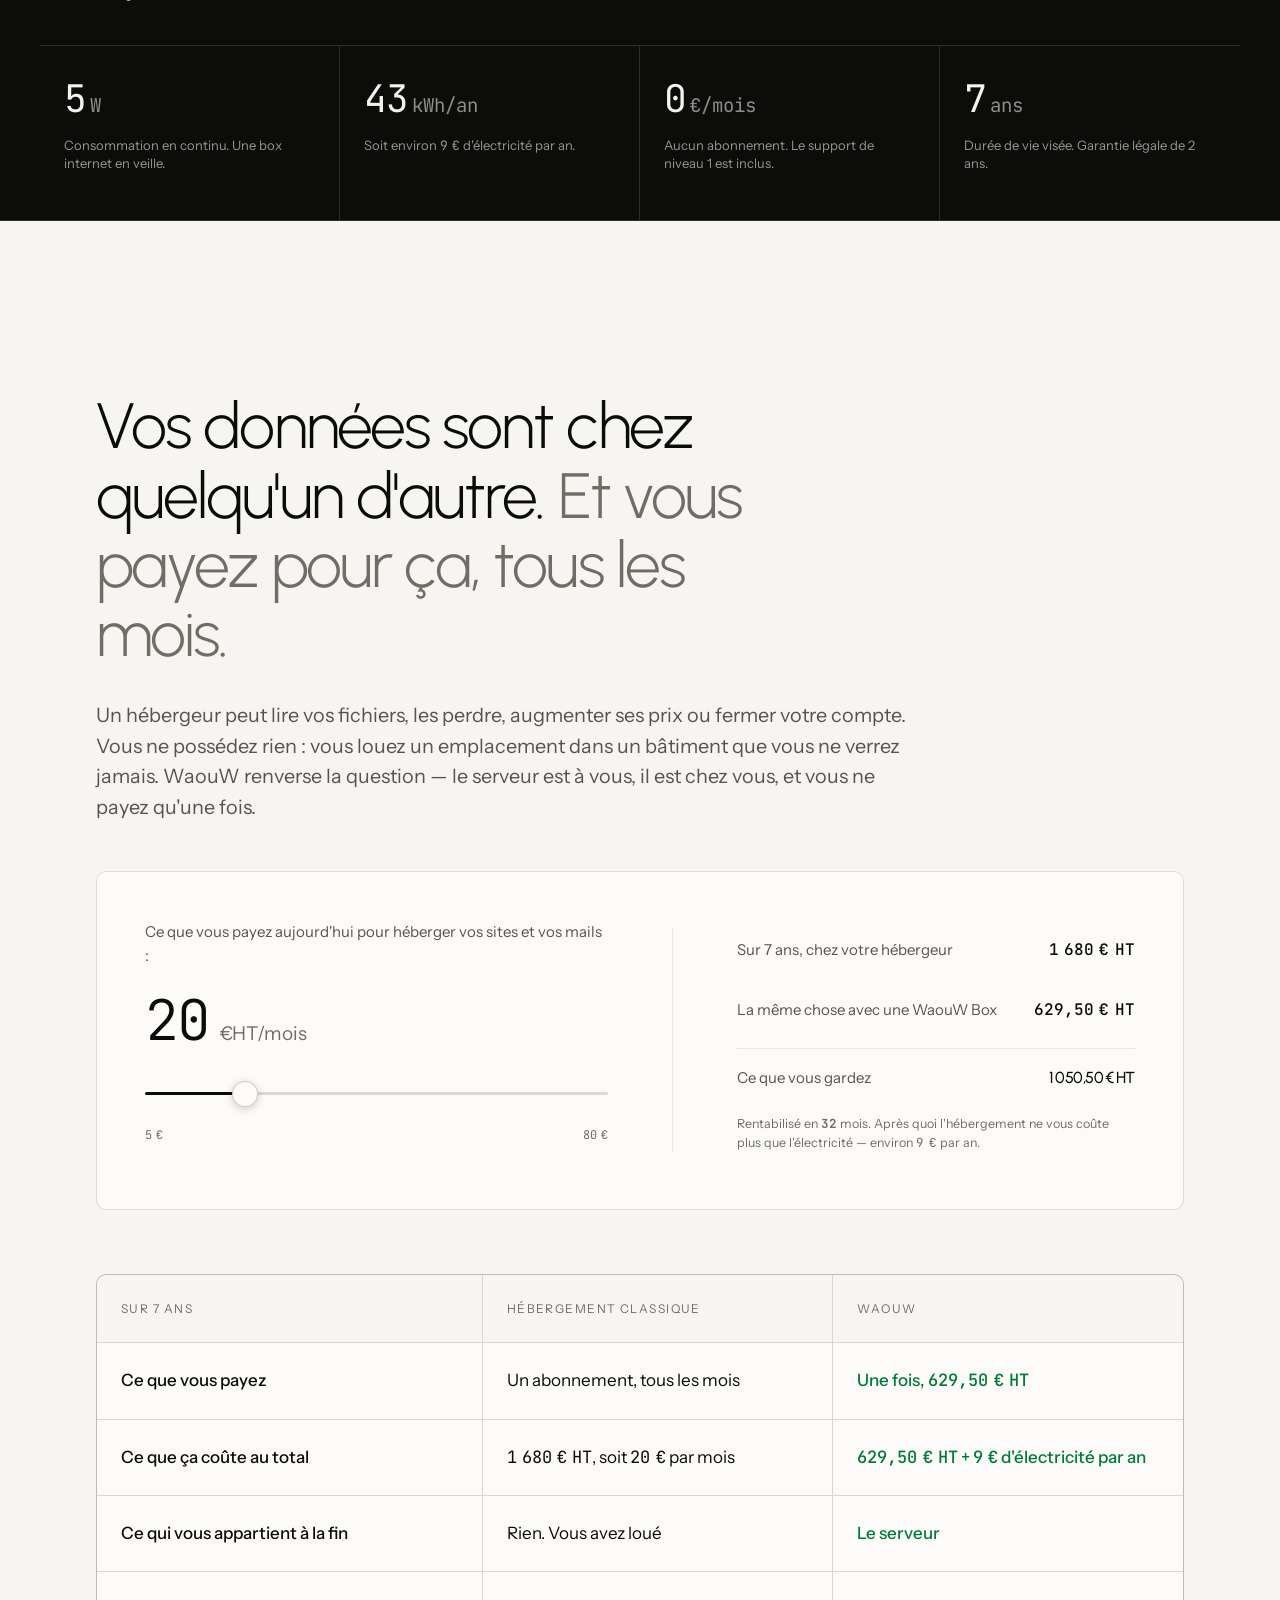
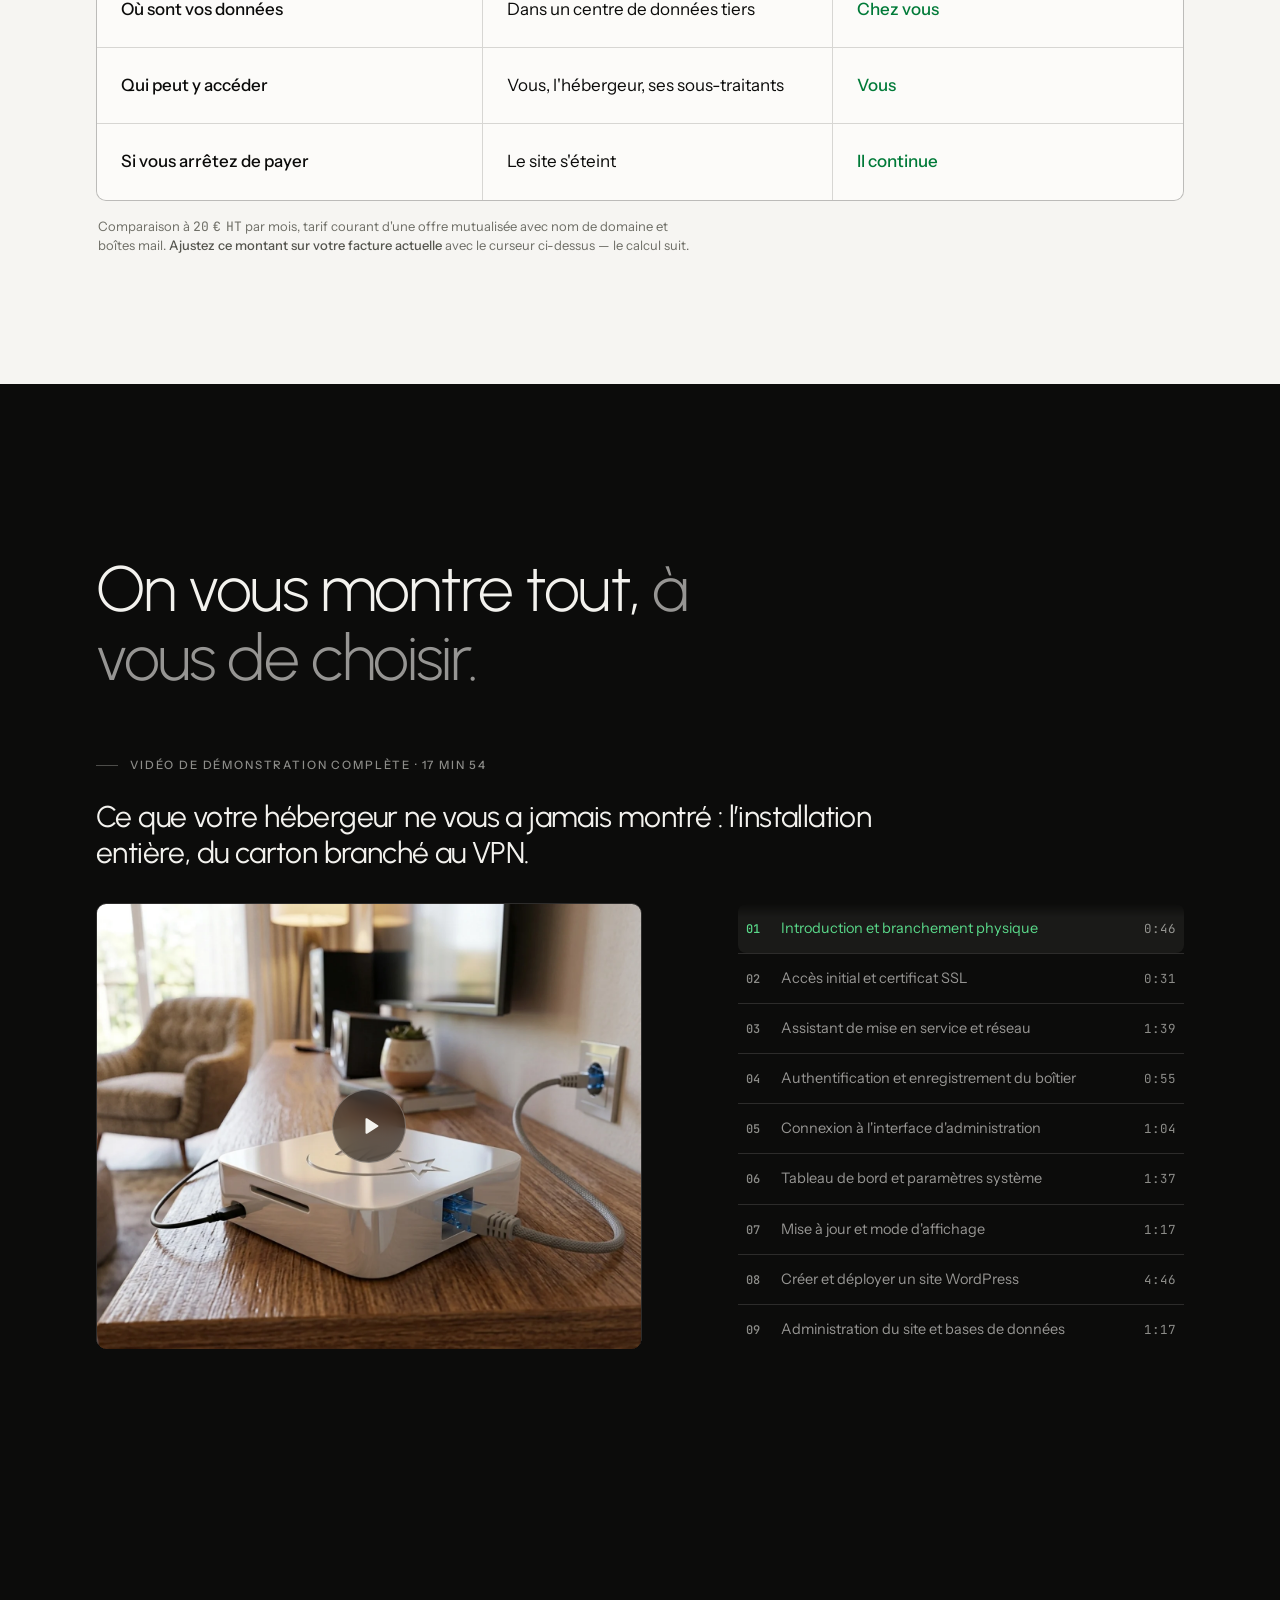
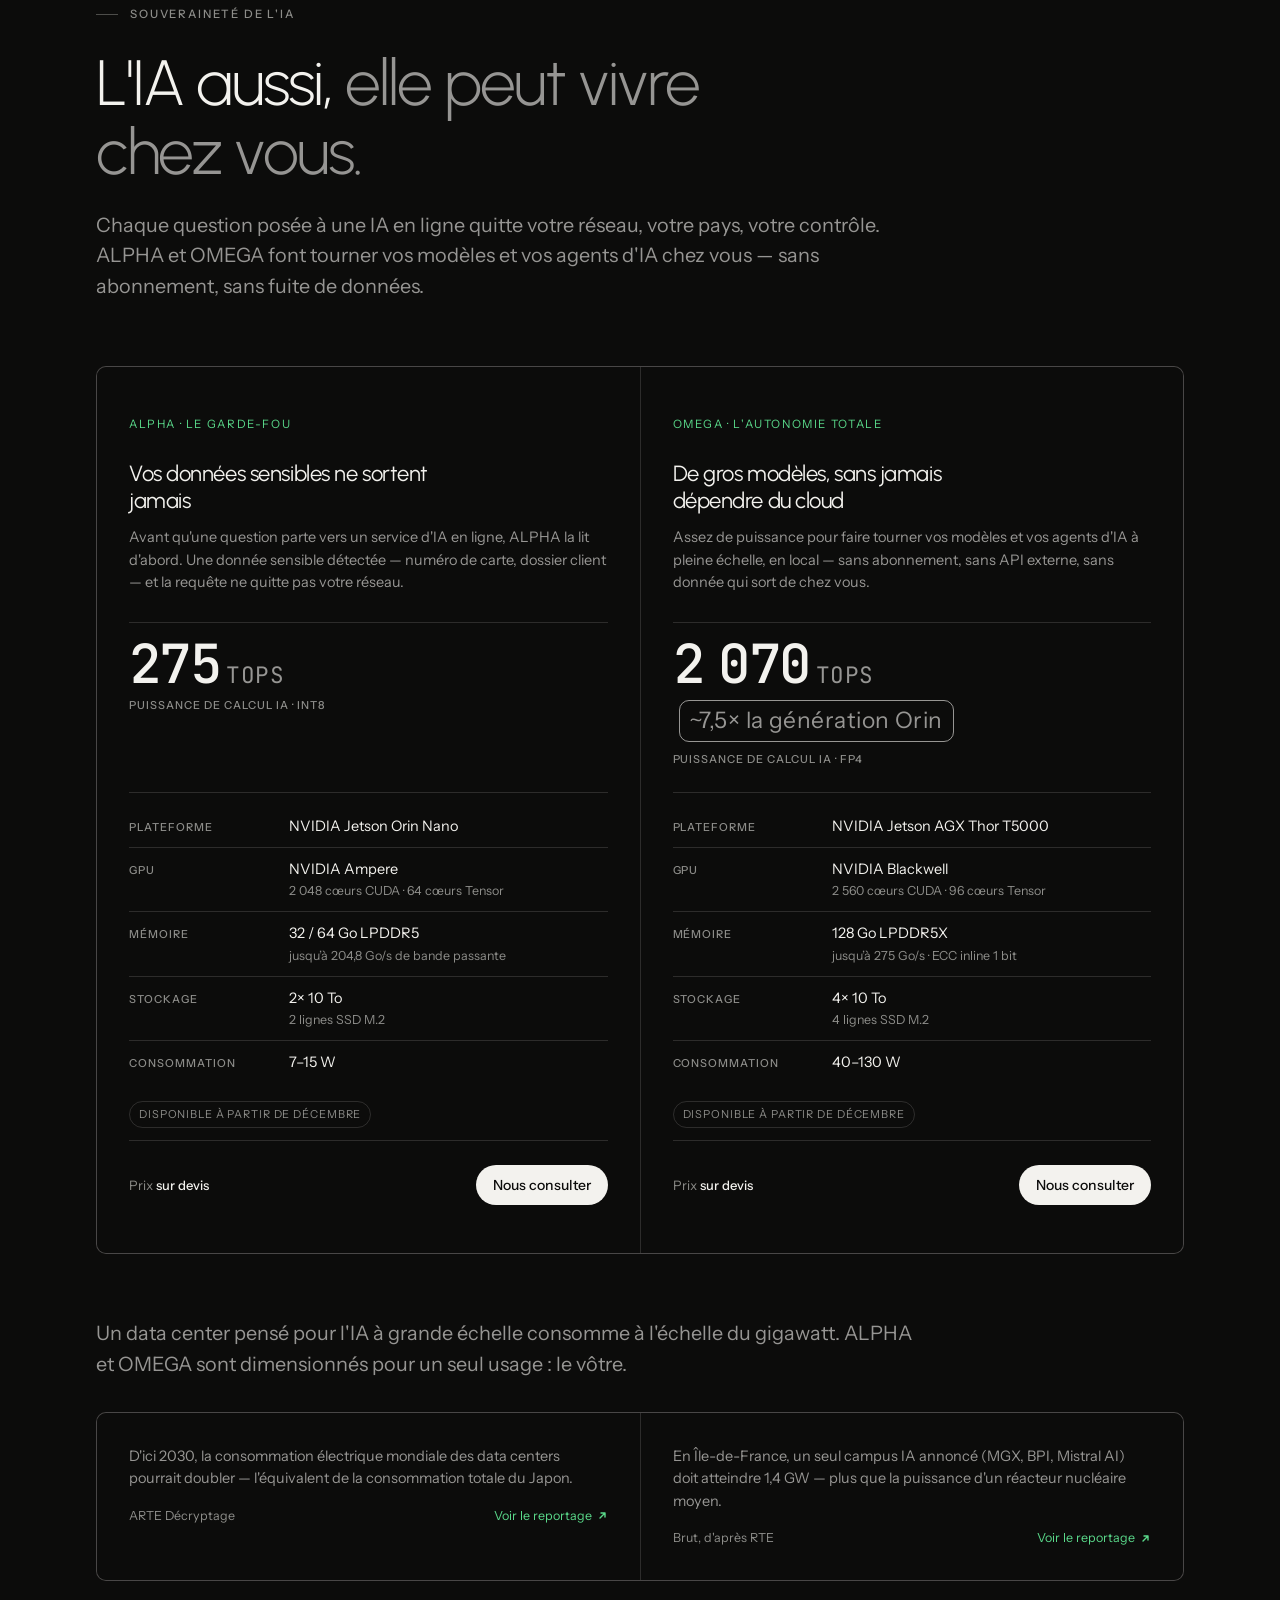
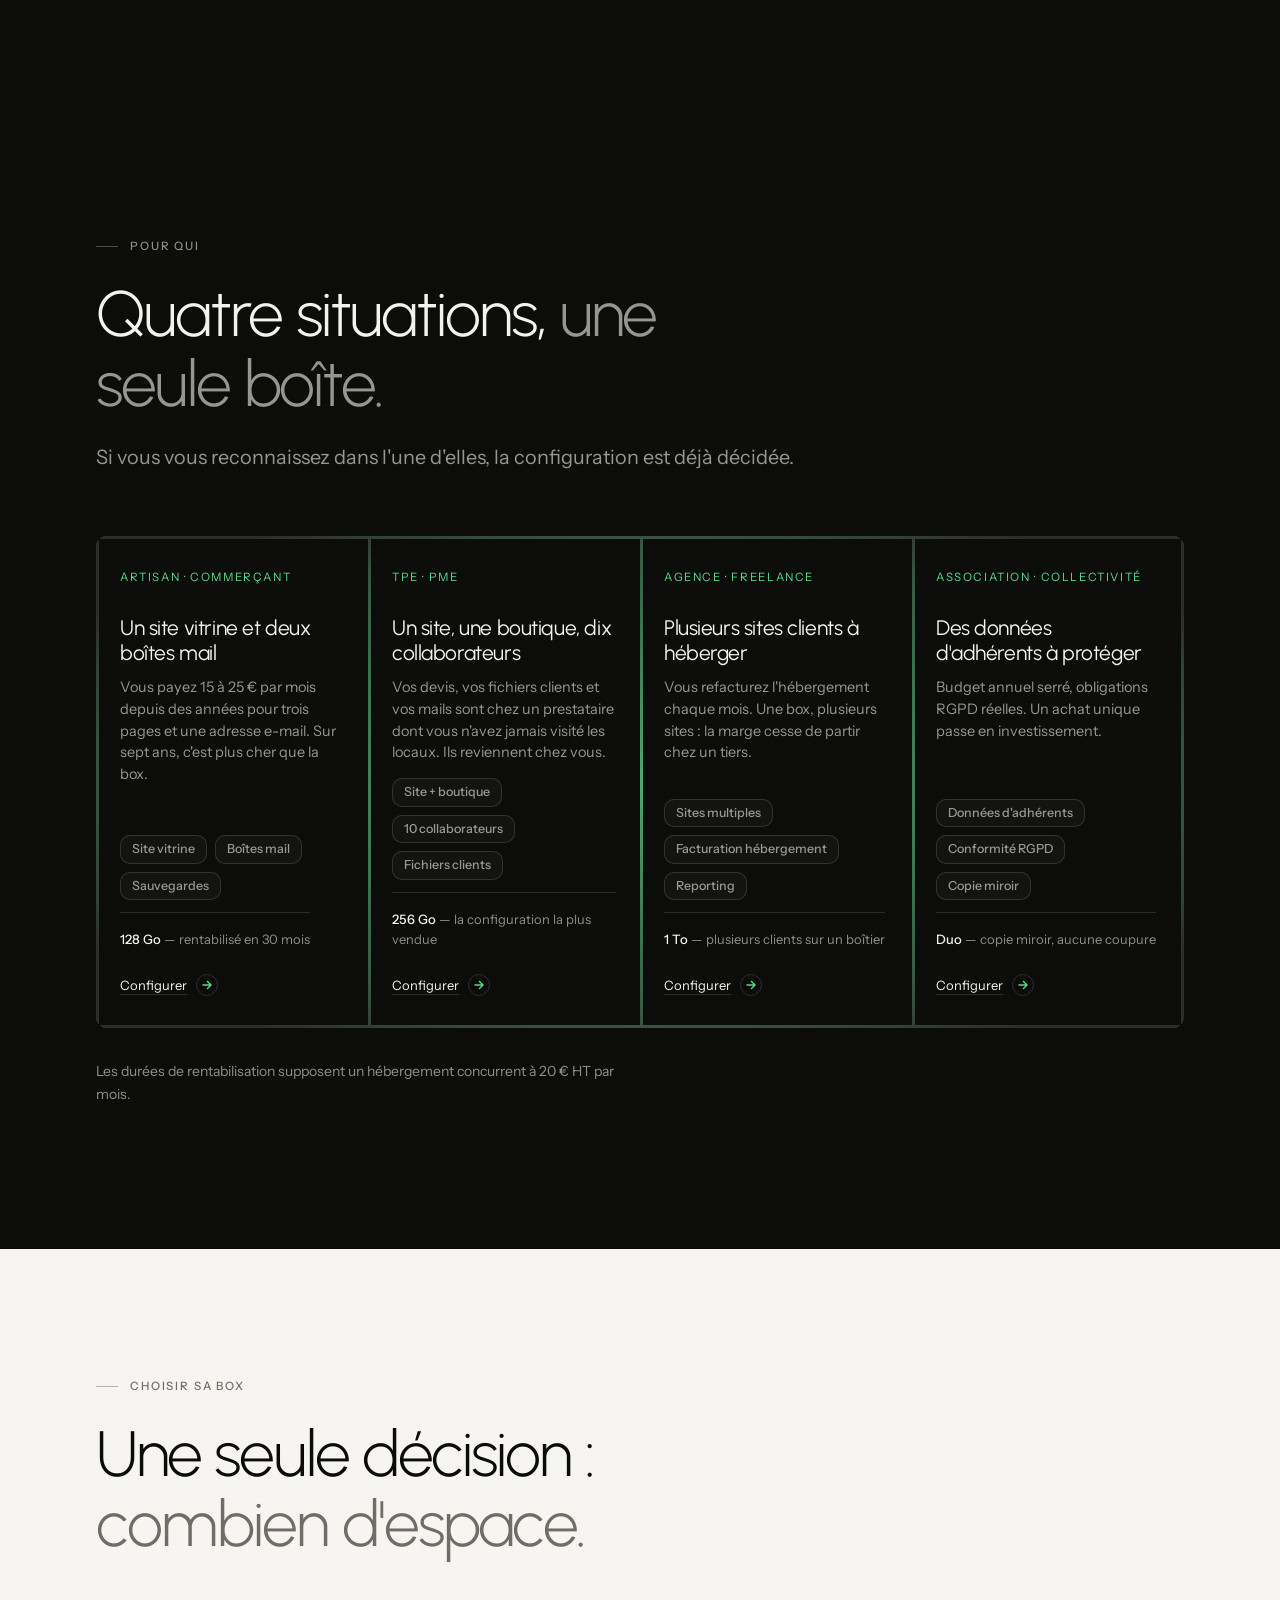
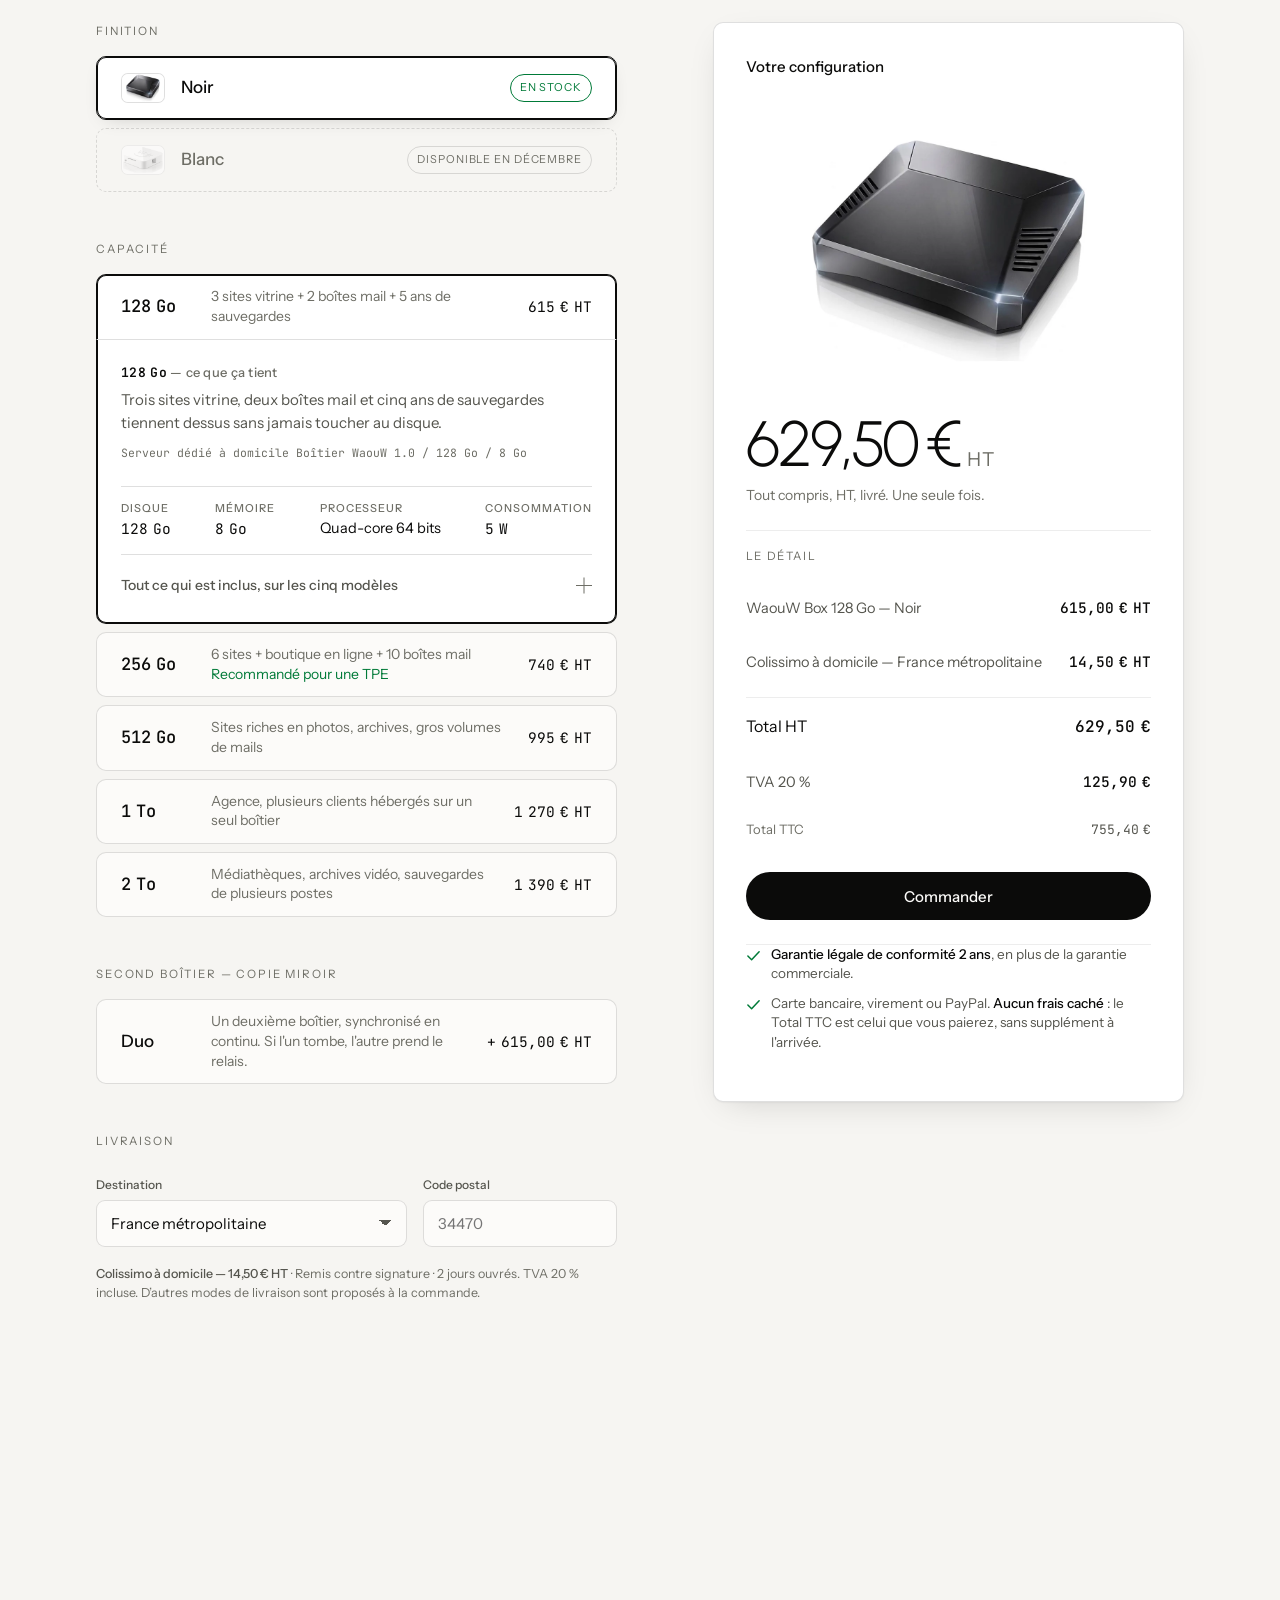
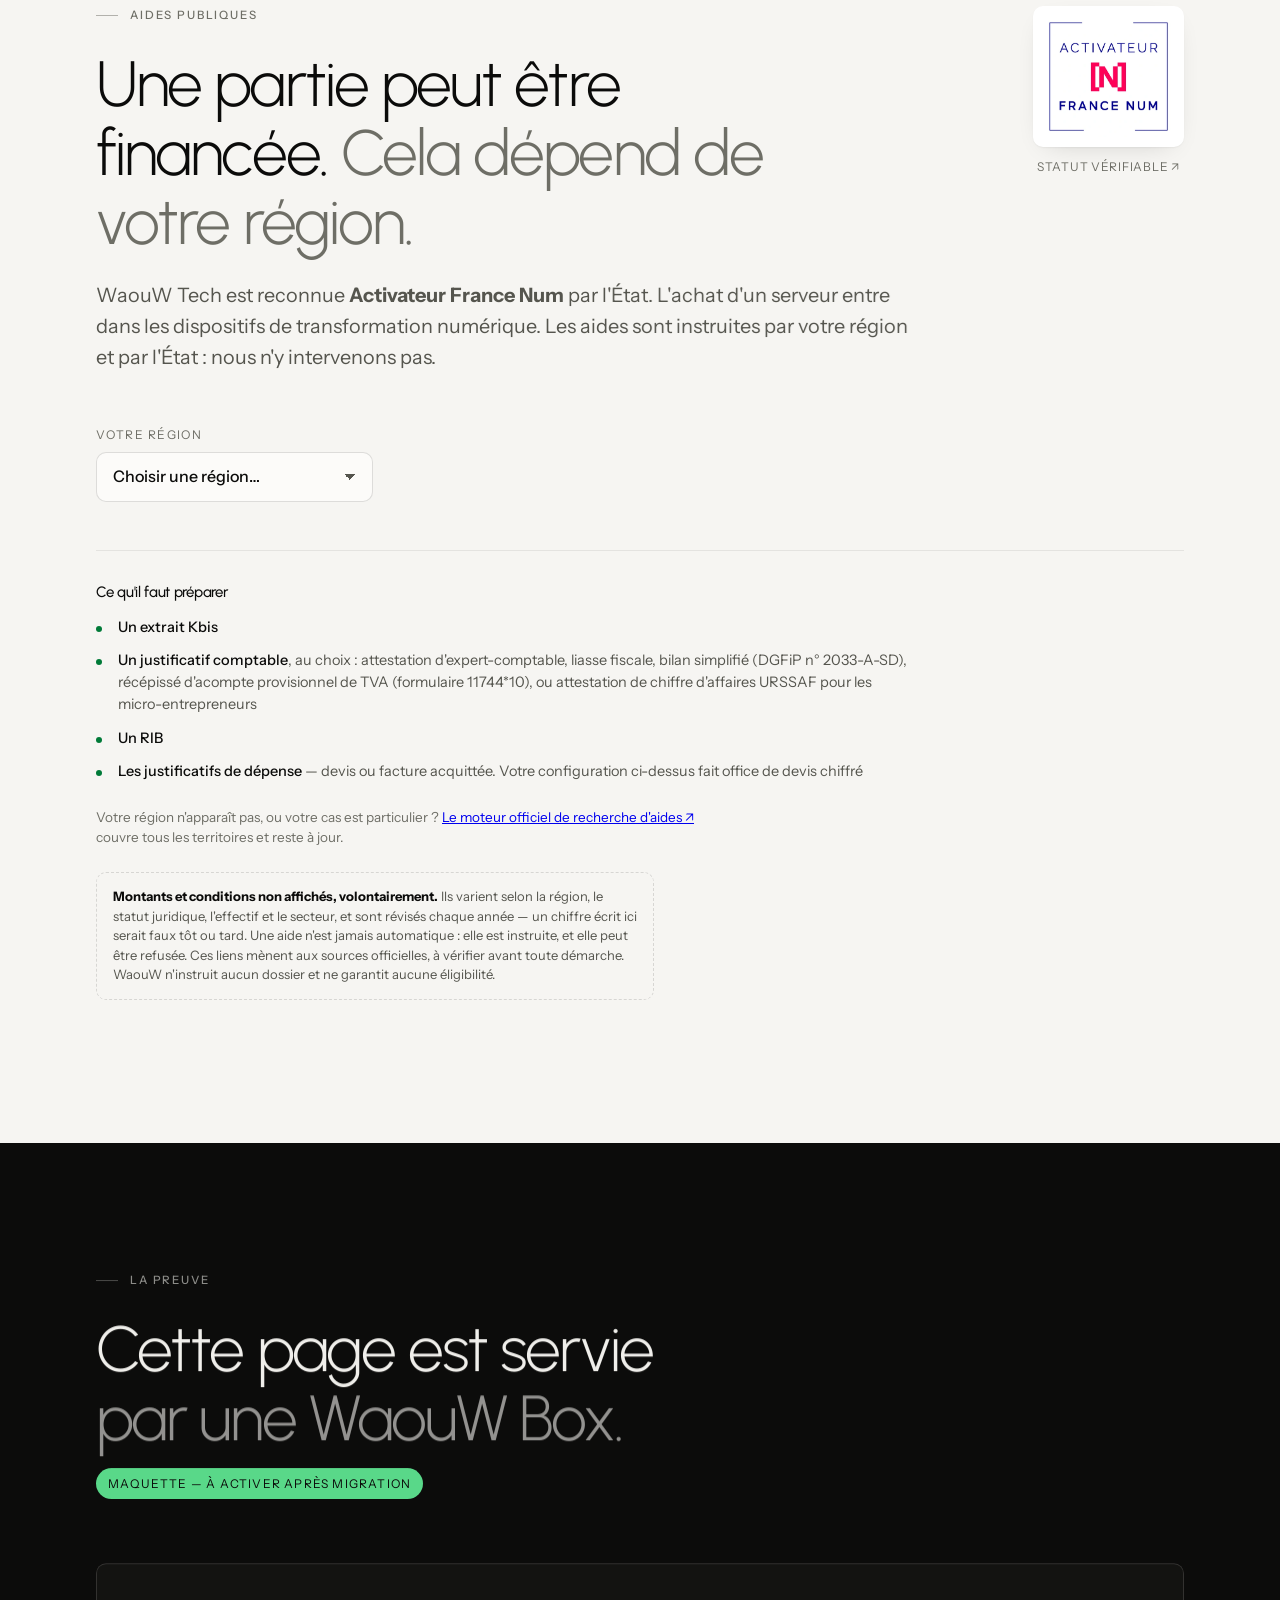
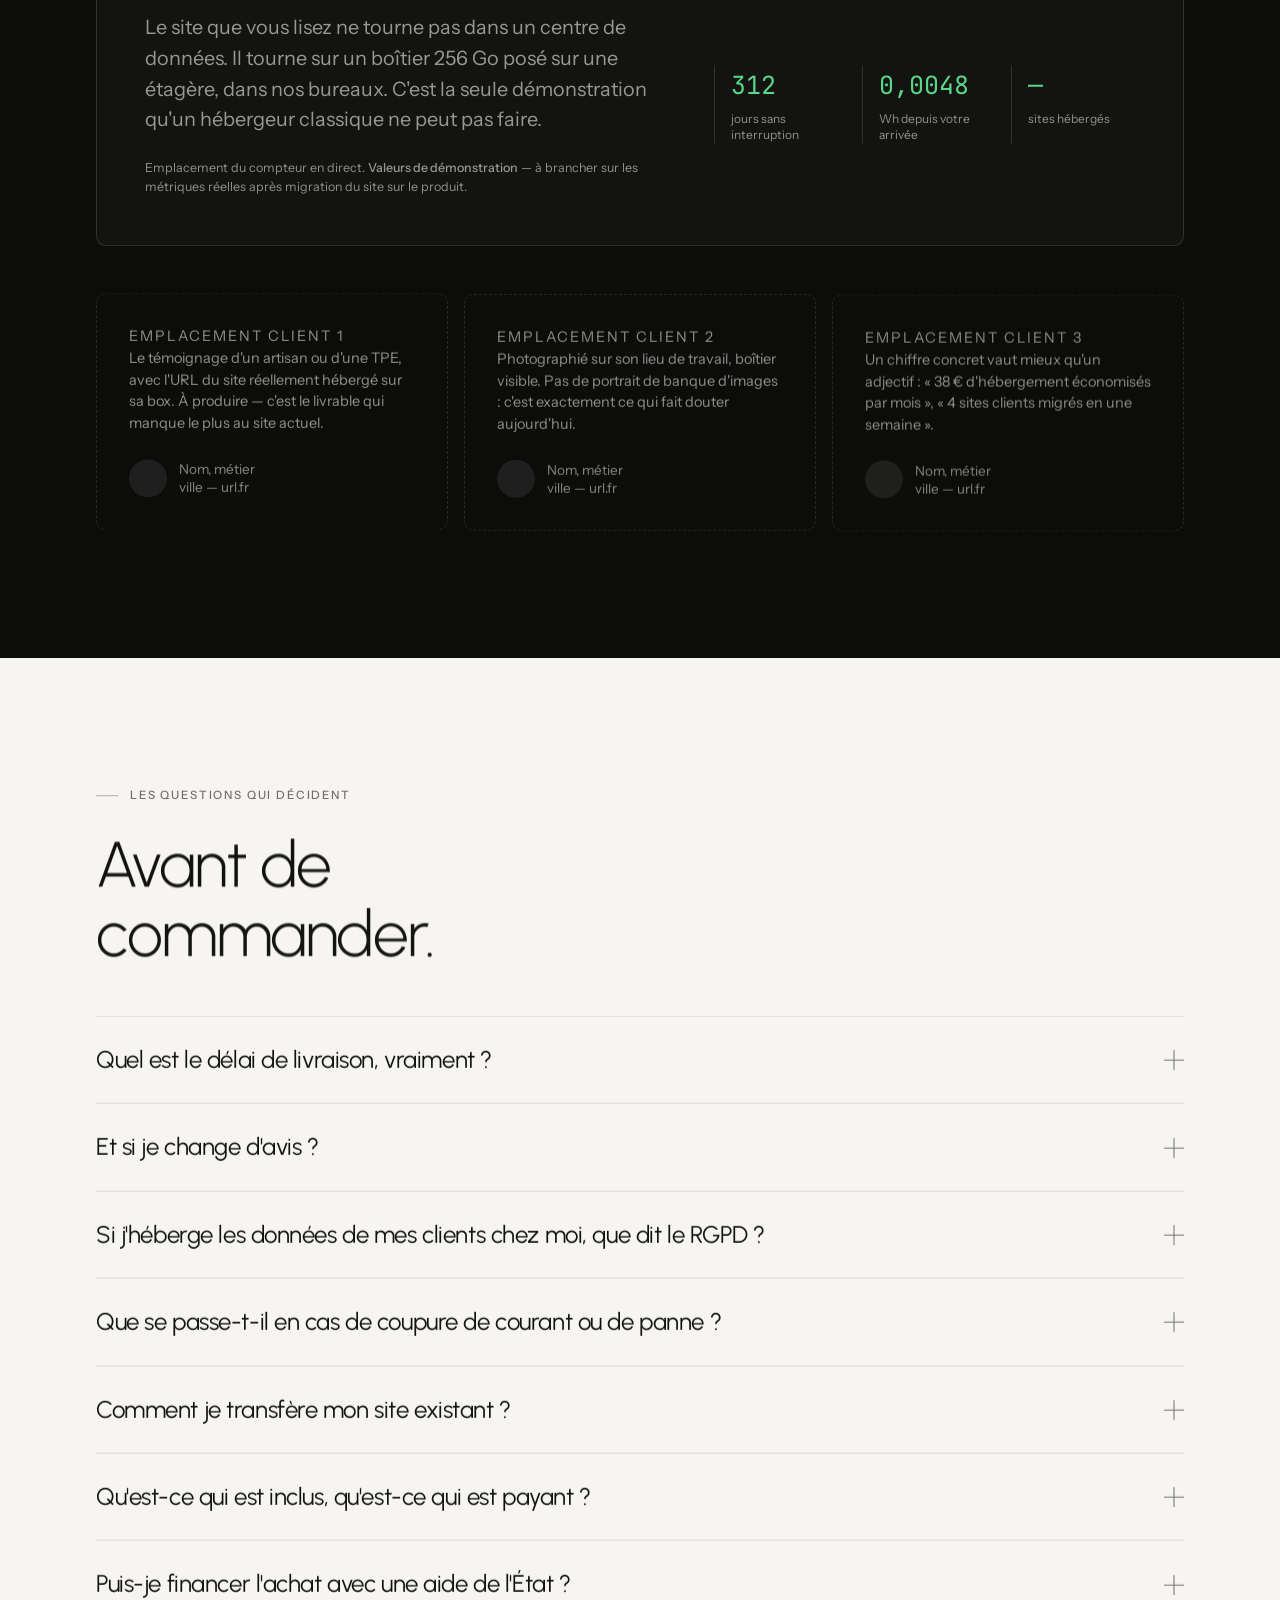
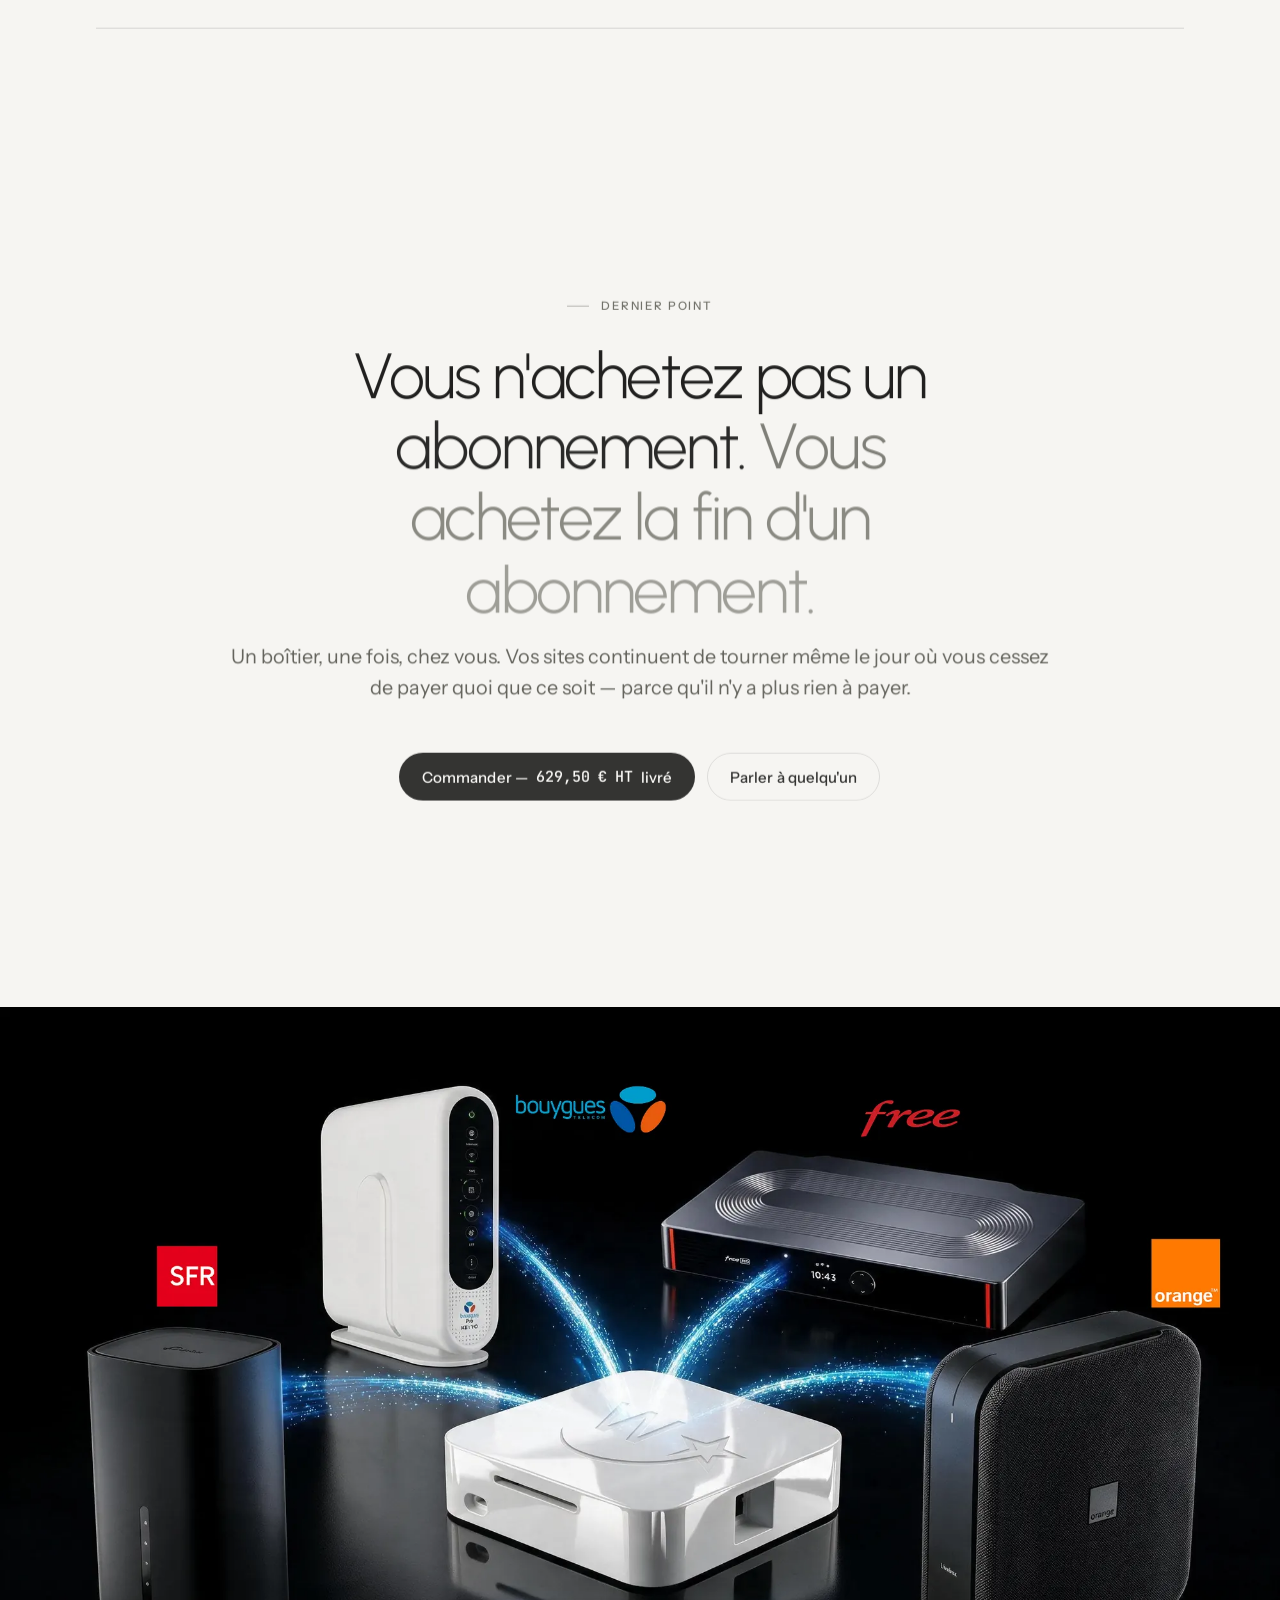
==== commit 66377e20: "Add files via upload" ====
--- a/index.html
+++ b/index.html
@@ -1433,7 +1433,7 @@
    soient les MEMES, pas deux suites de hauteurs qui se ressemblent. Caler des
    min-height ne tient pas — un libelle allemand ou espagnol passe sur deux
    lignes la ou le francais en fait une, et tout se decale. Avec subgrid, les
-   six rangees (surtitre, titre, texte, chiffre, specs, pied) appartiennent a
+   sept rangees (surtitre, titre, texte, chiffre, specs, dispo, pied) appartiennent a
    la grille parente : chaque rangee prend la hauteur de la plus haute des
    deux cartes, dans toutes les langues et a toutes les largeurs.
    L'ecart d'1 px entre colonnes reste le filet vertical ; l'ecart entre
@@ -1441,7 +1441,7 @@
    Sans @supports, les navigateurs sans subgrid gardent le flex d'origine. */
 @supports (grid-template-rows: subgrid){
   @media (min-width:760px){
-    .iabox{column-gap:1px; row-gap:var(--s3); grid-template-rows:repeat(6, auto)}
+    .iabox{column-gap:1px; row-gap:var(--s3); grid-template-rows:repeat(7, auto)}
     .iabox__c{display:grid; grid-row:1 / -1; grid-template-rows:subgrid}
   }
 }
@@ -1508,7 +1508,9 @@
   margin-top:auto; padding-top:var(--s5); border-top:1px solid var(--line-night);
 }
 .iabox__soon{
-  align-self:flex-start; margin:var(--s4) 0 0;
+  /* start sur les deux axes : en grille, sans justify-self la pastille
+     s'etirait sur toute la colonne et se confondait avec le pied. */
+  align-self:start; justify-self:start; margin:var(--s4) 0 0;
   font-size:11px; letter-spacing:.08em; text-transform:uppercase; color:var(--on-night-3);
   border:1px solid var(--line-night); border-radius:var(--r-pill); padding:4px 9px;
 }
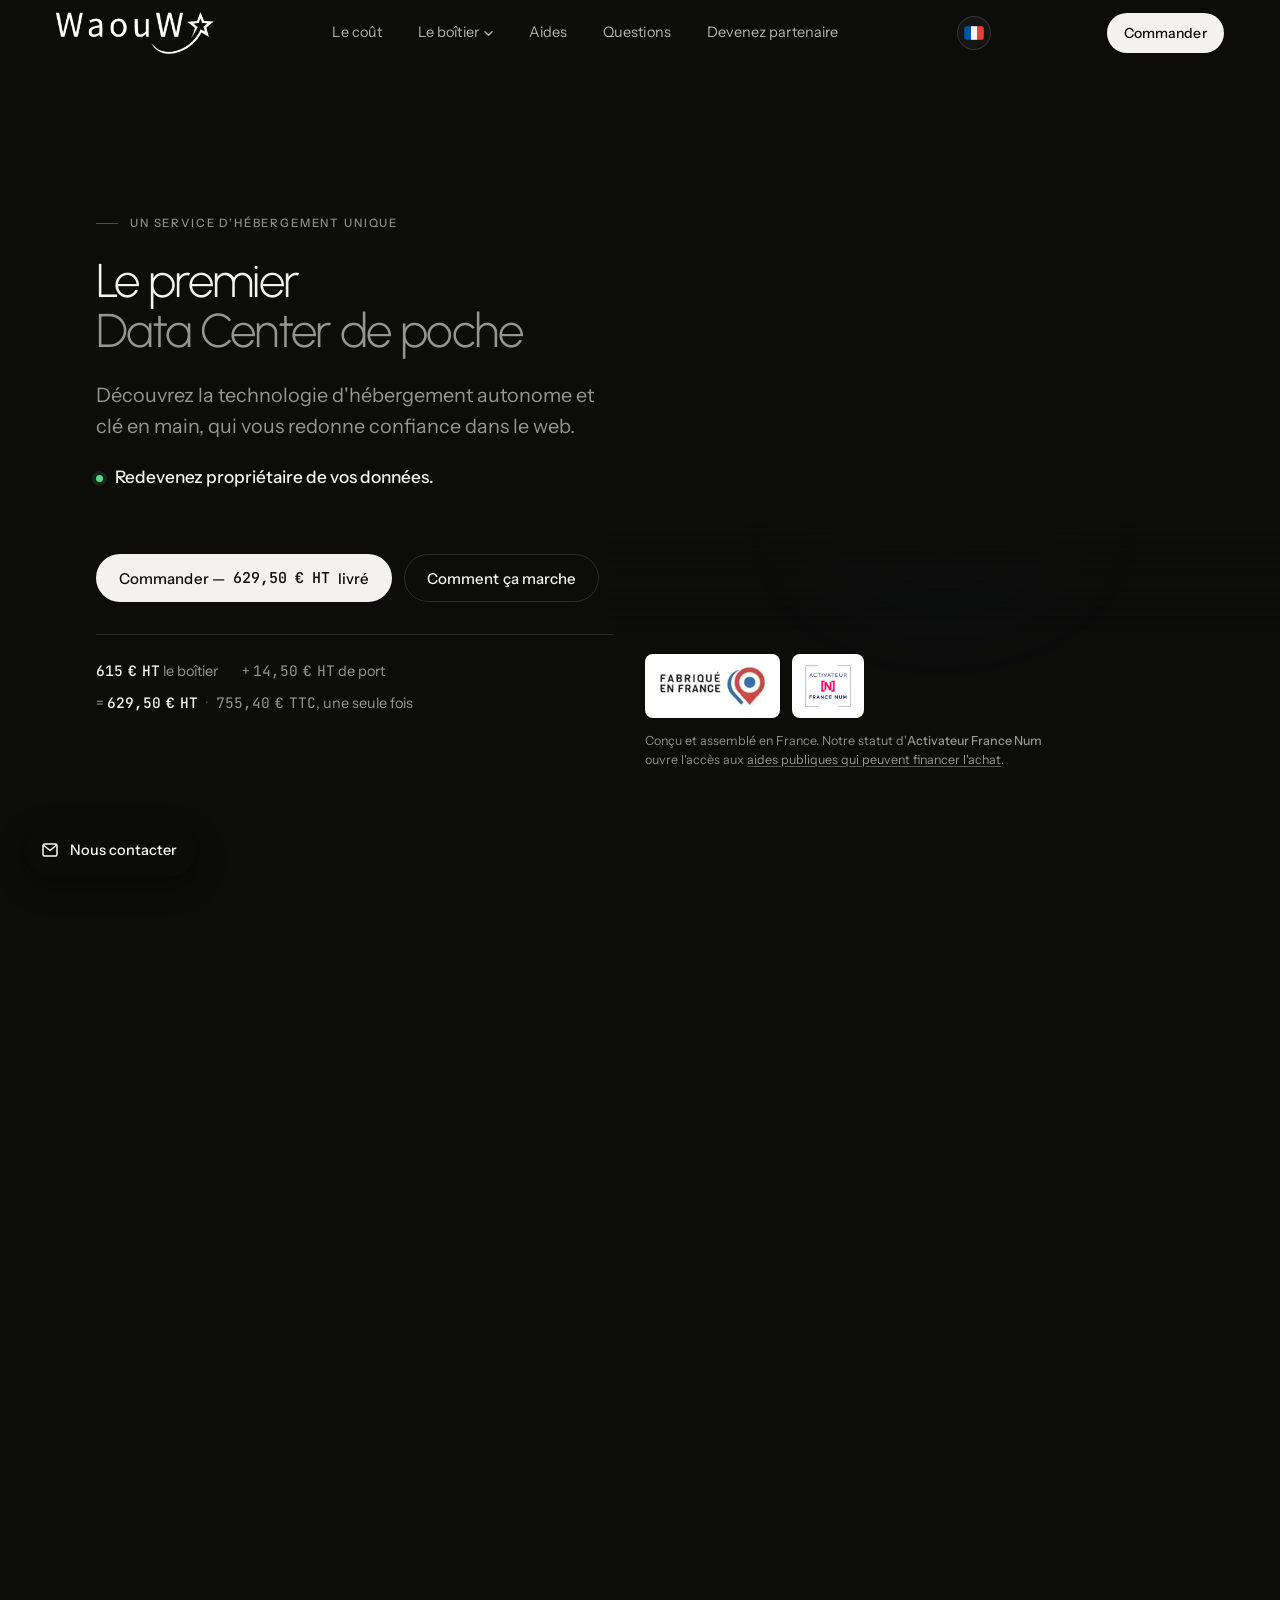
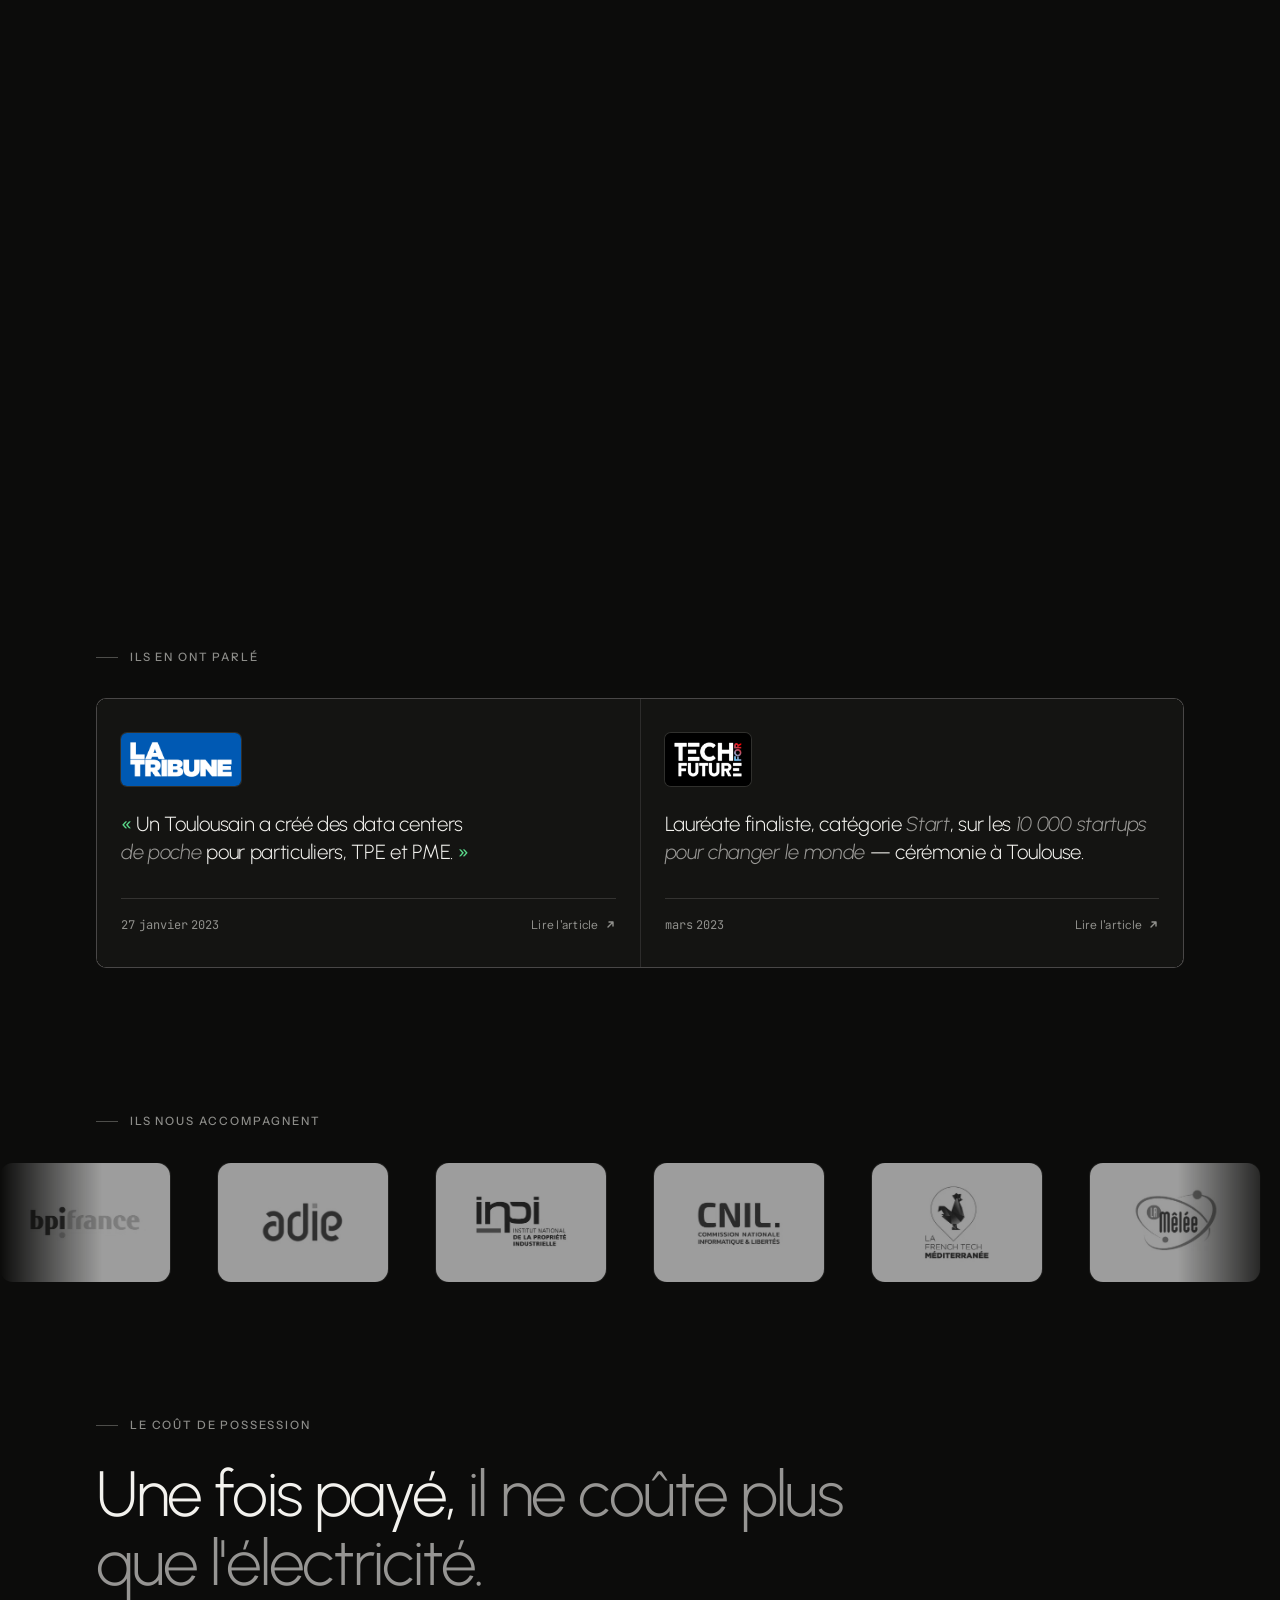
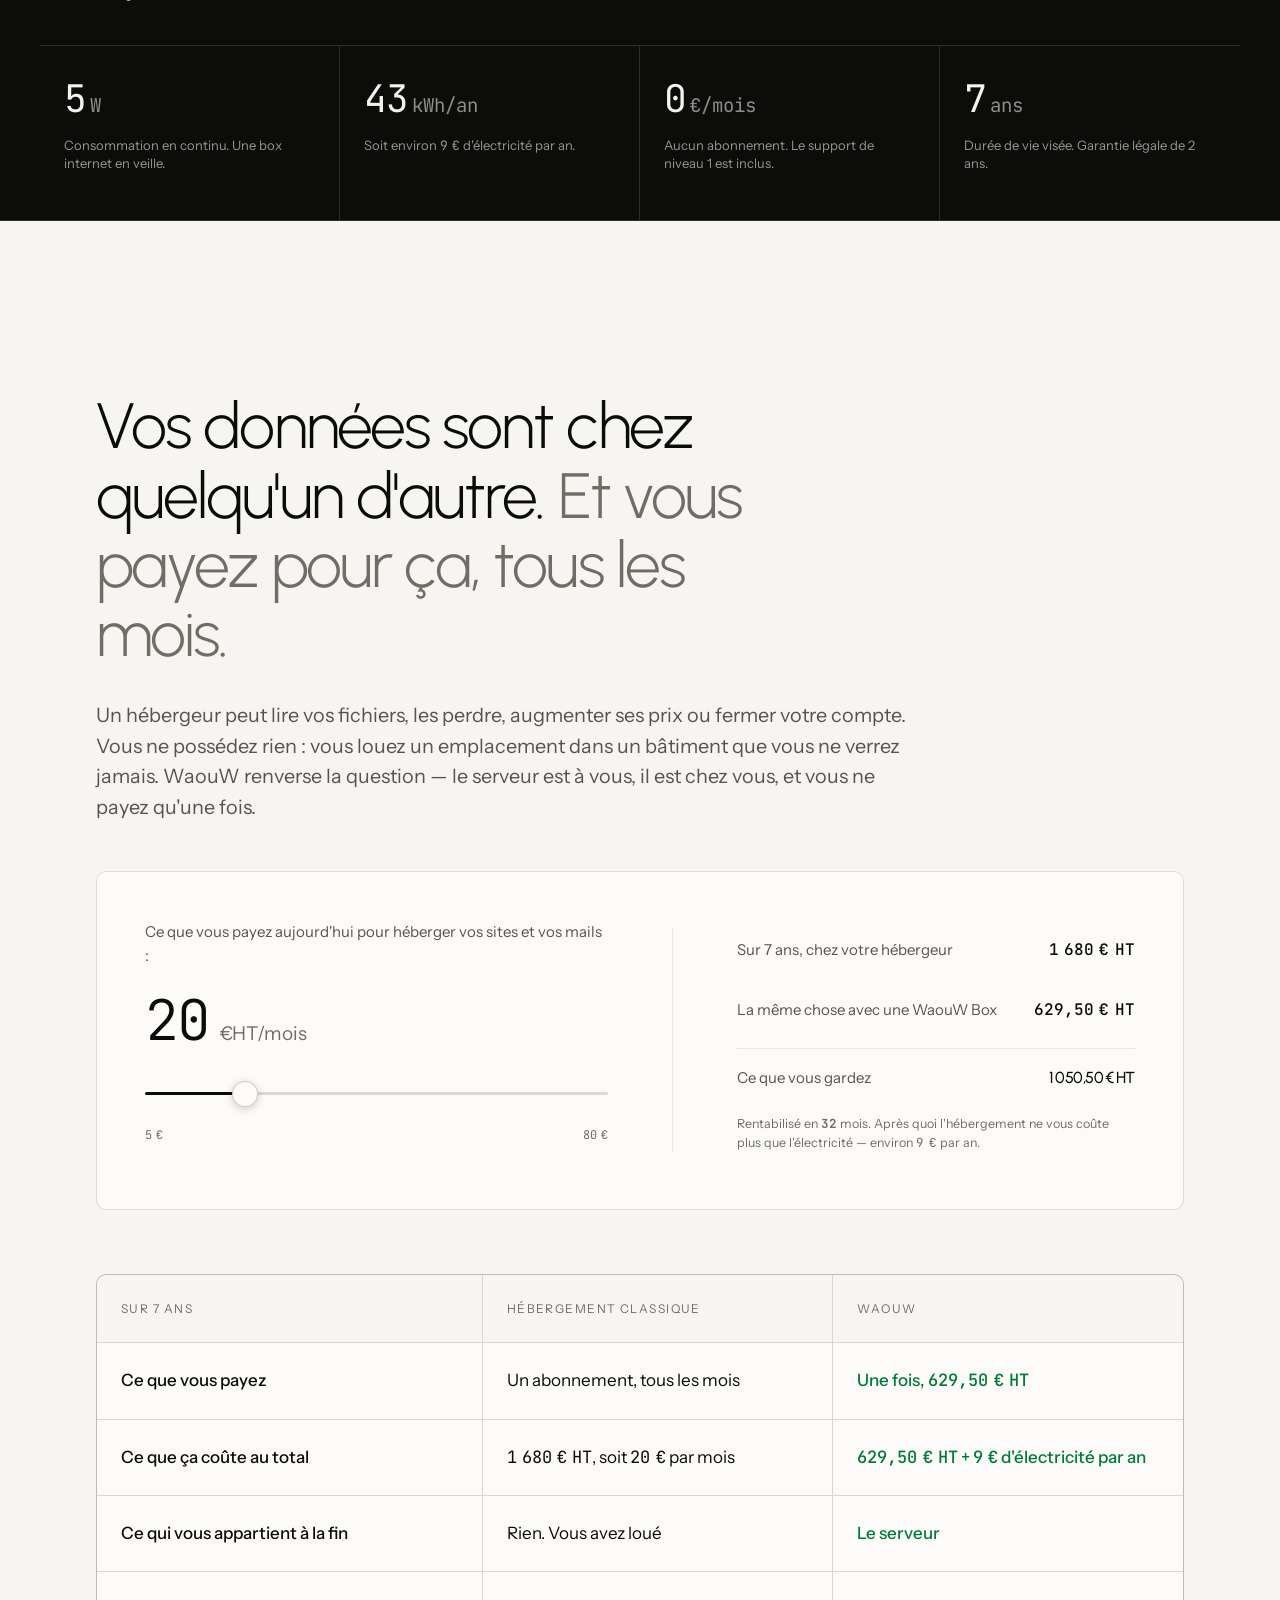
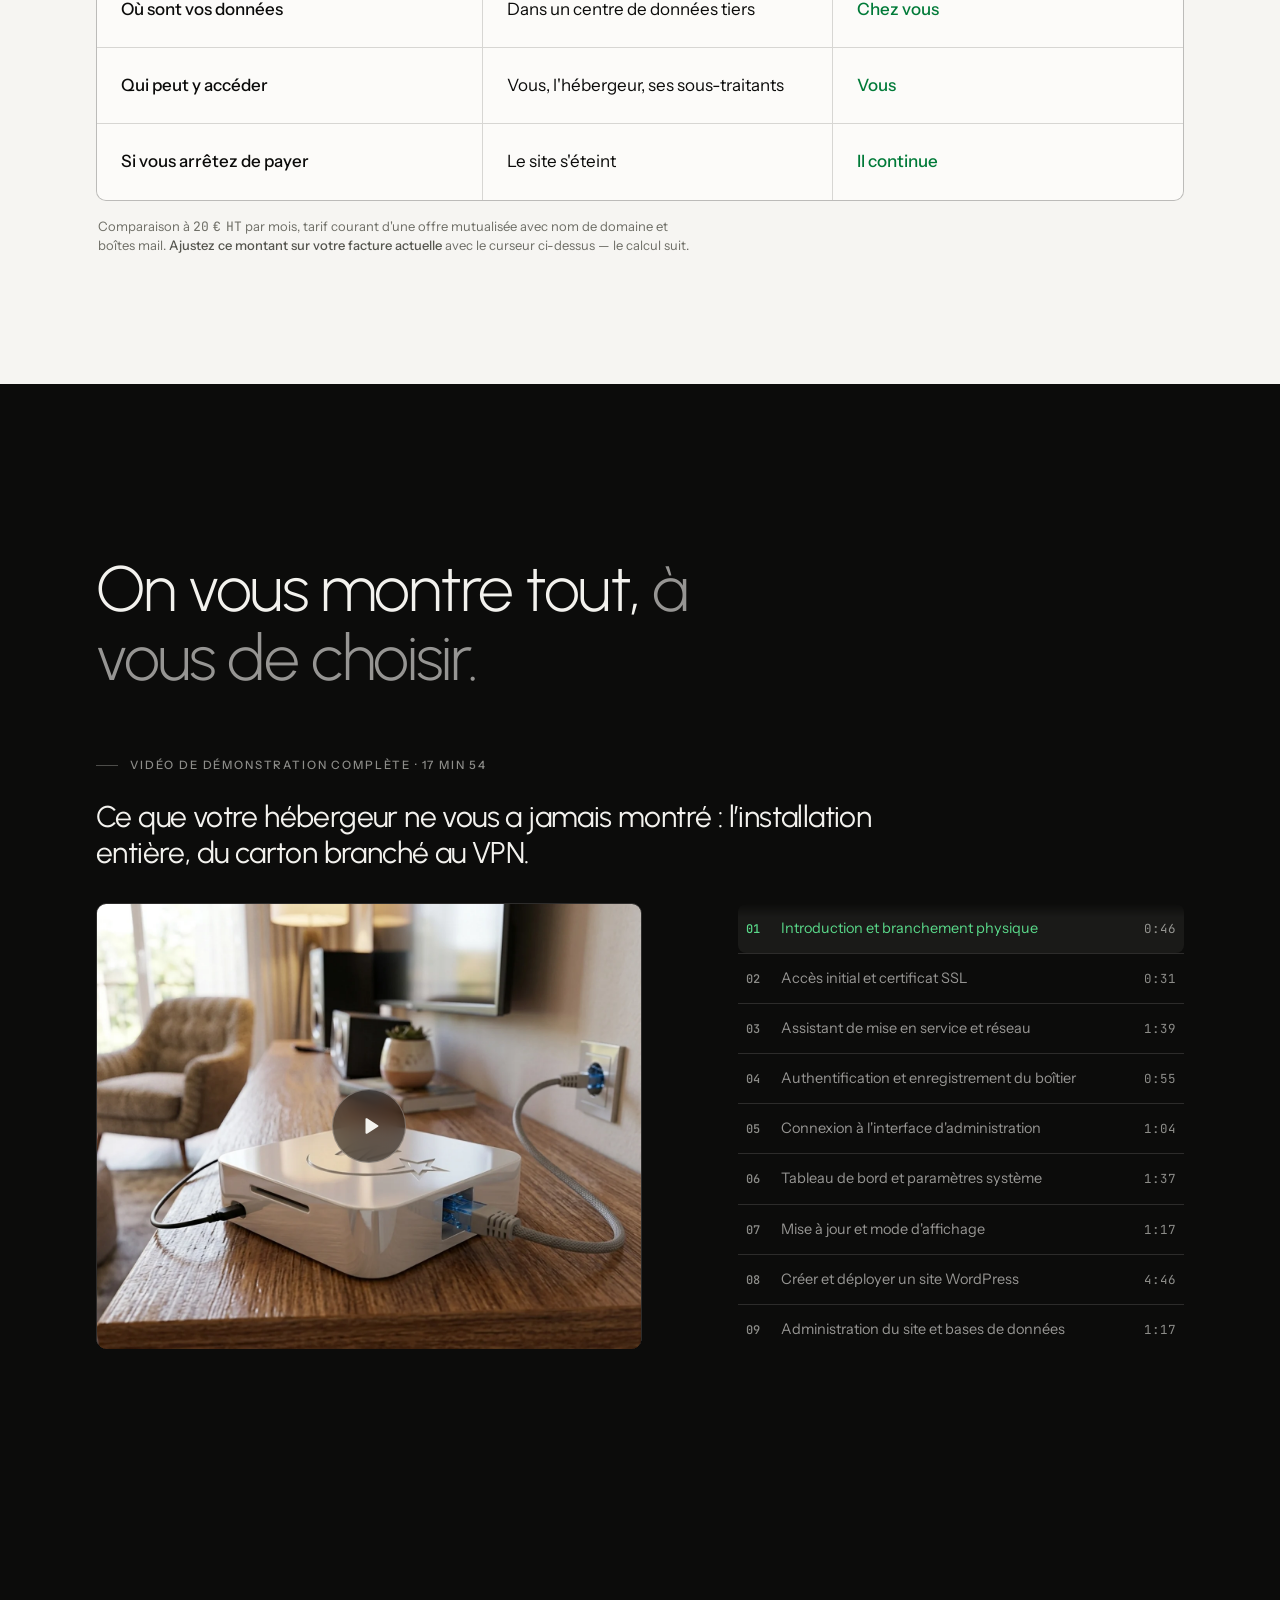
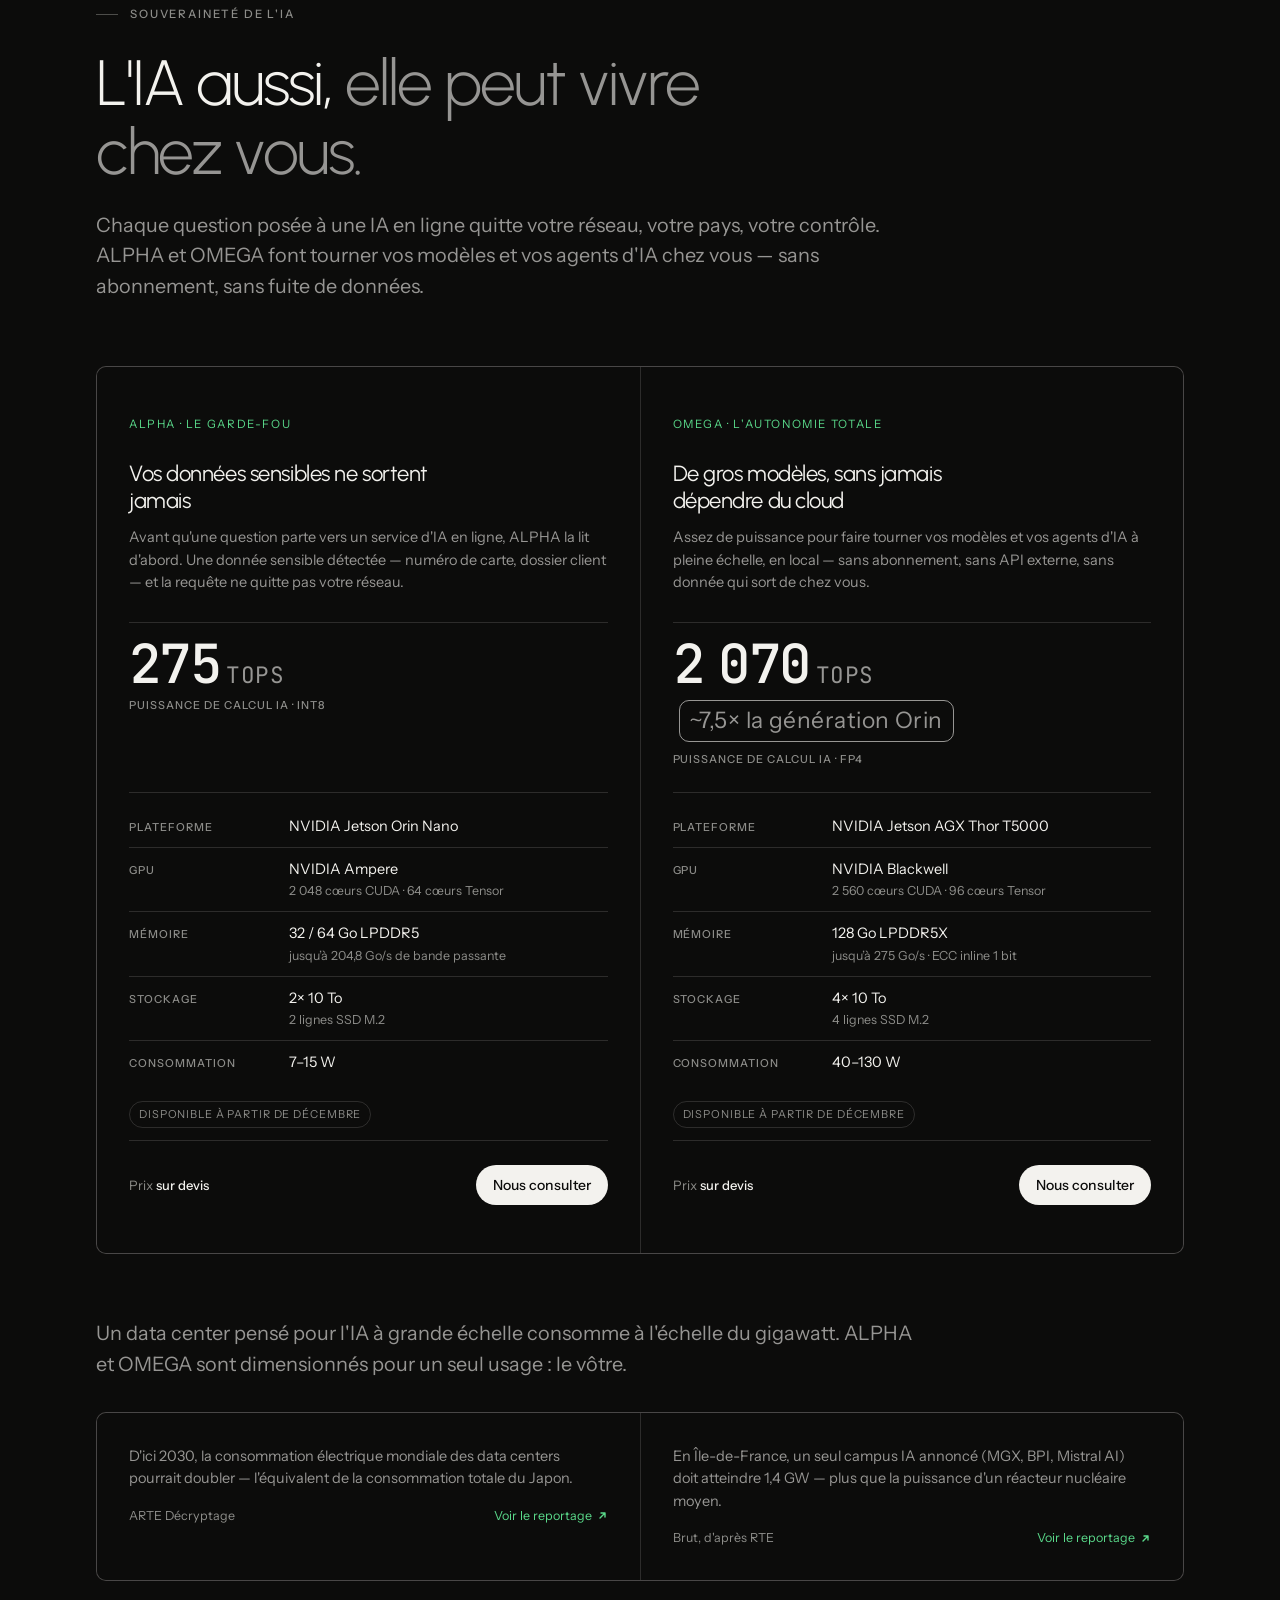
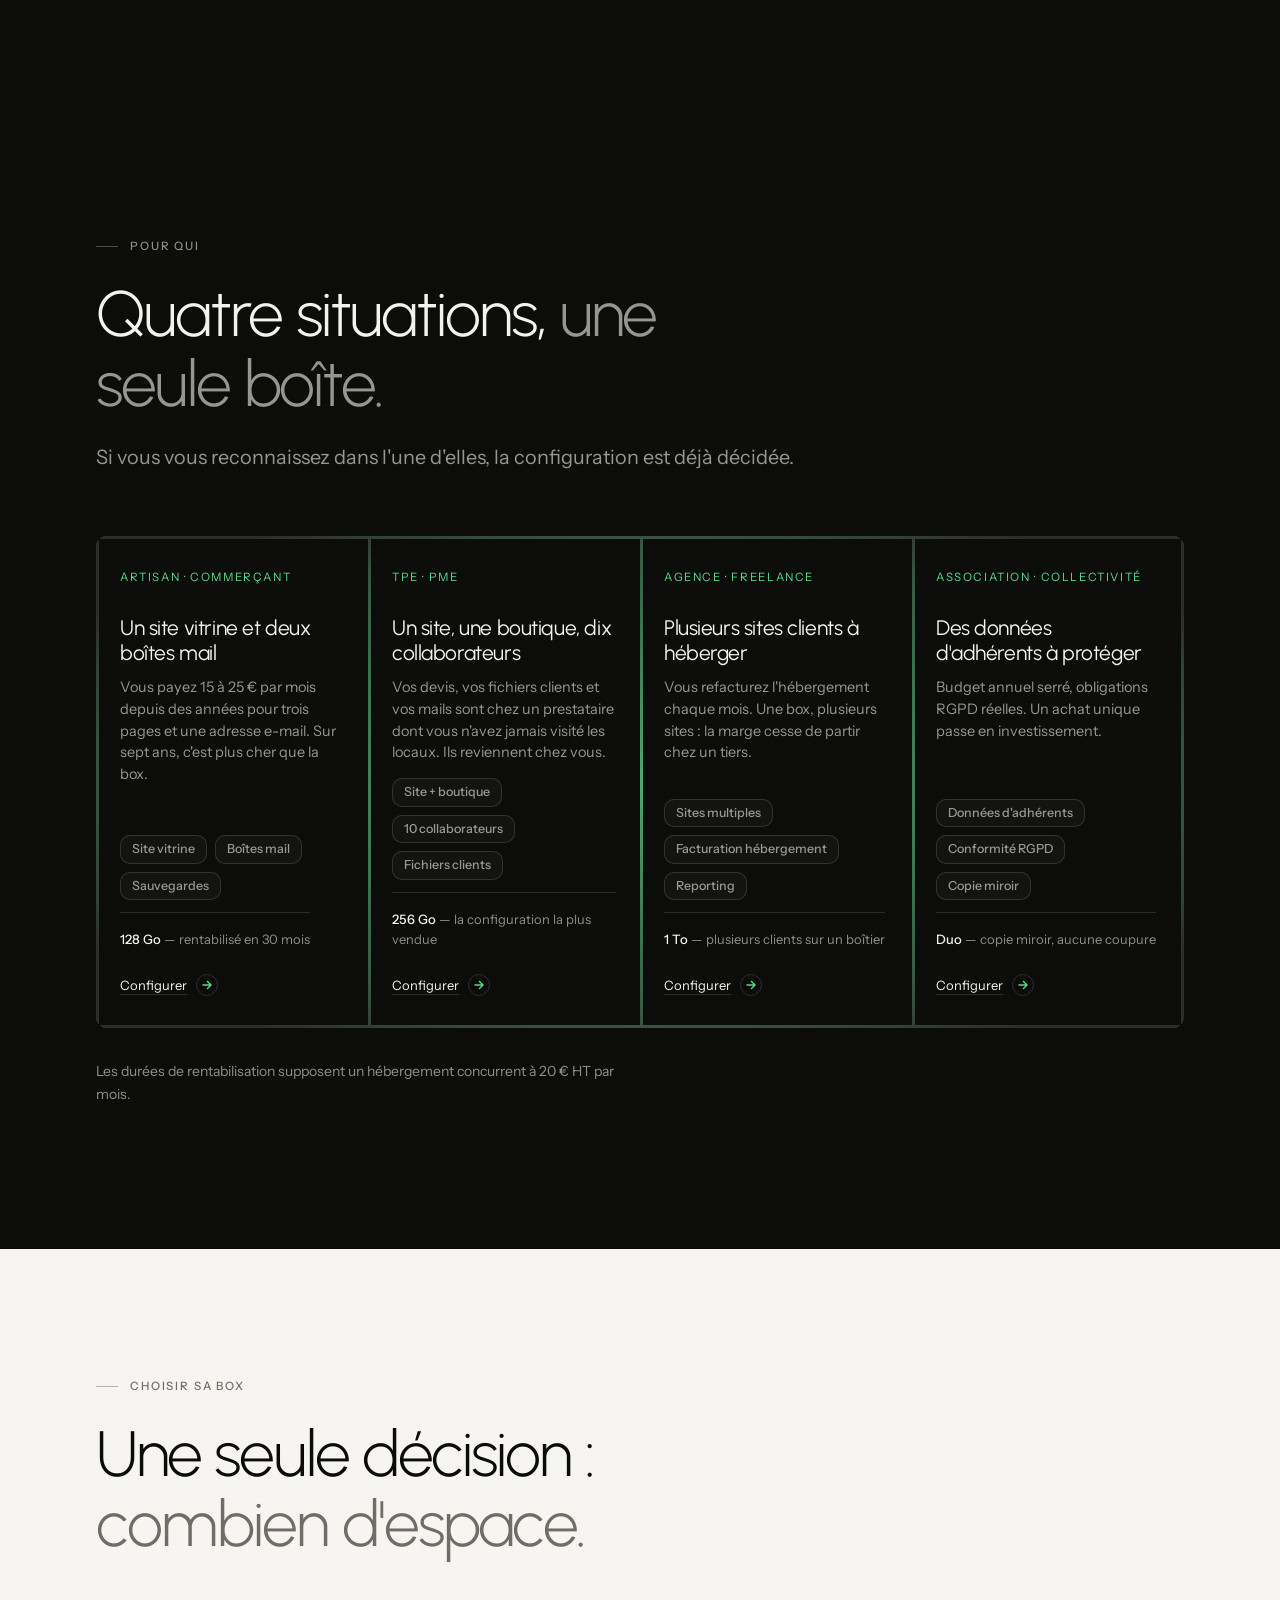
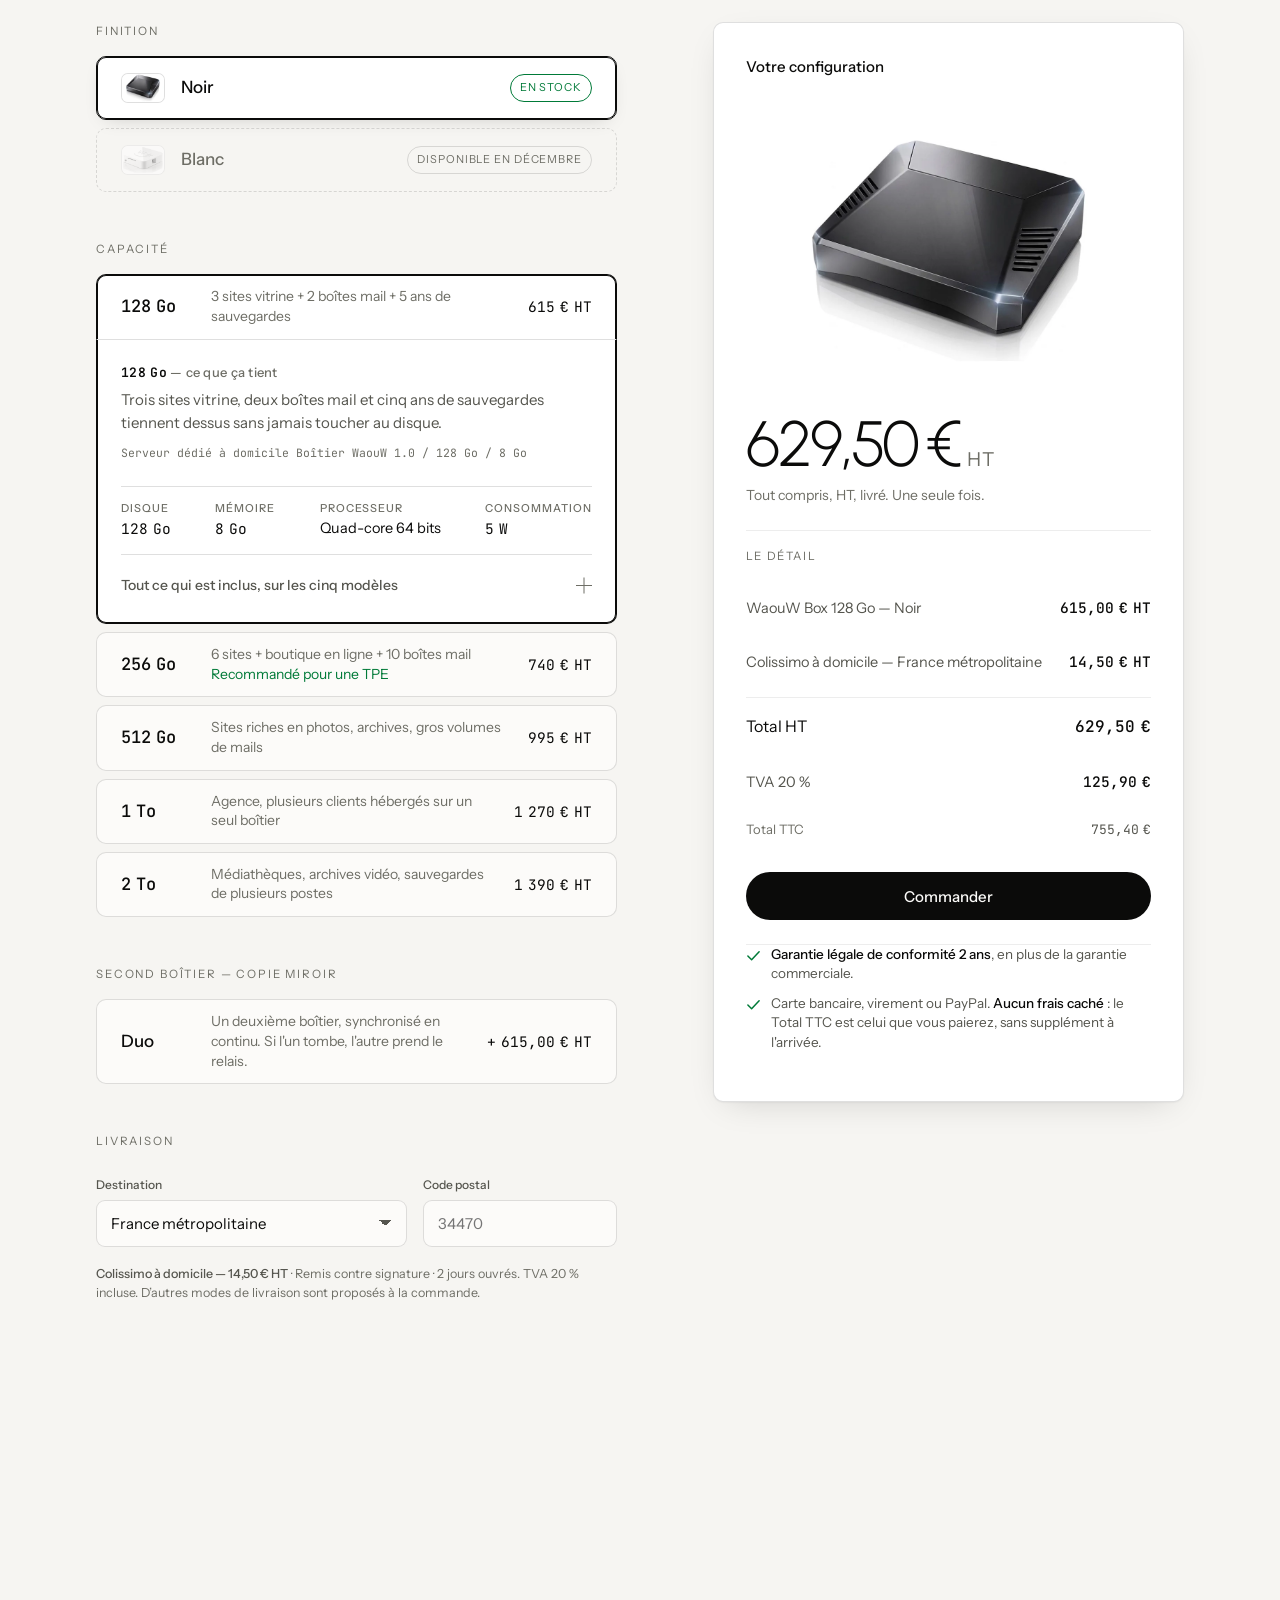
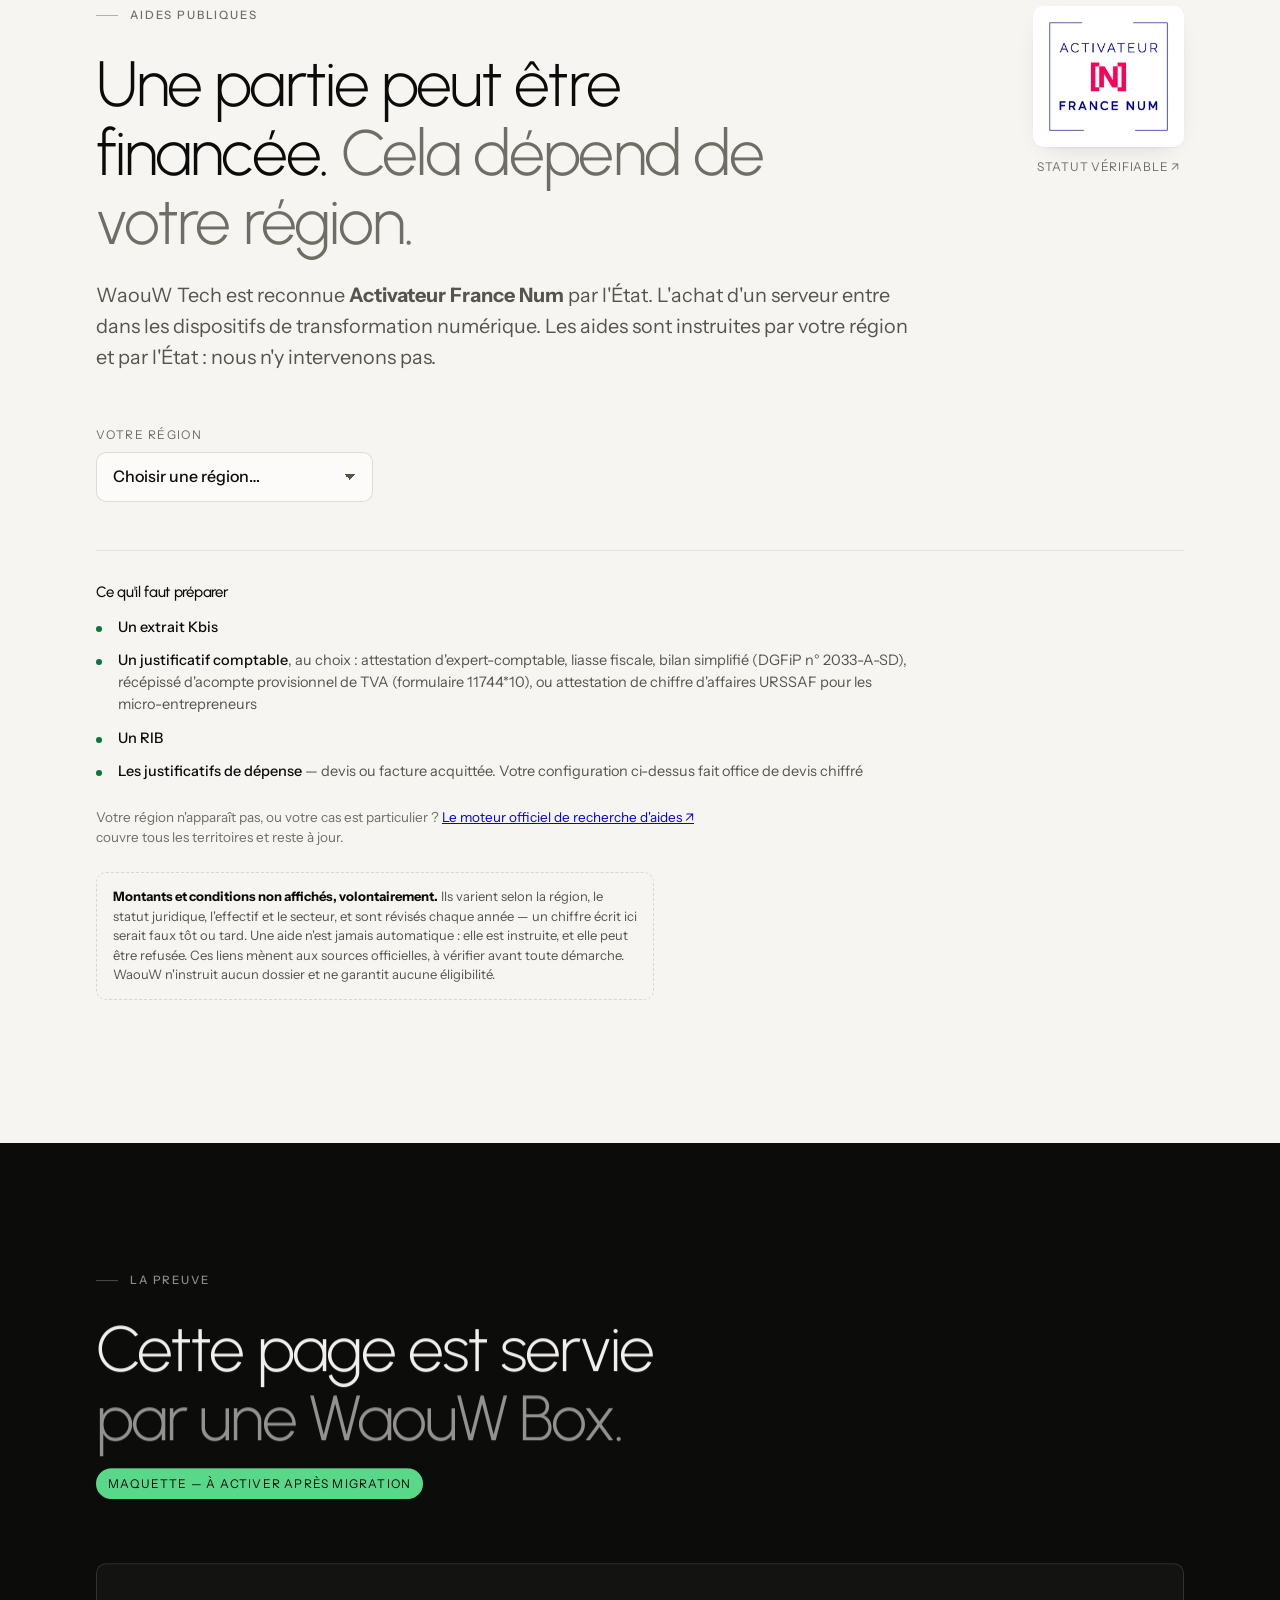
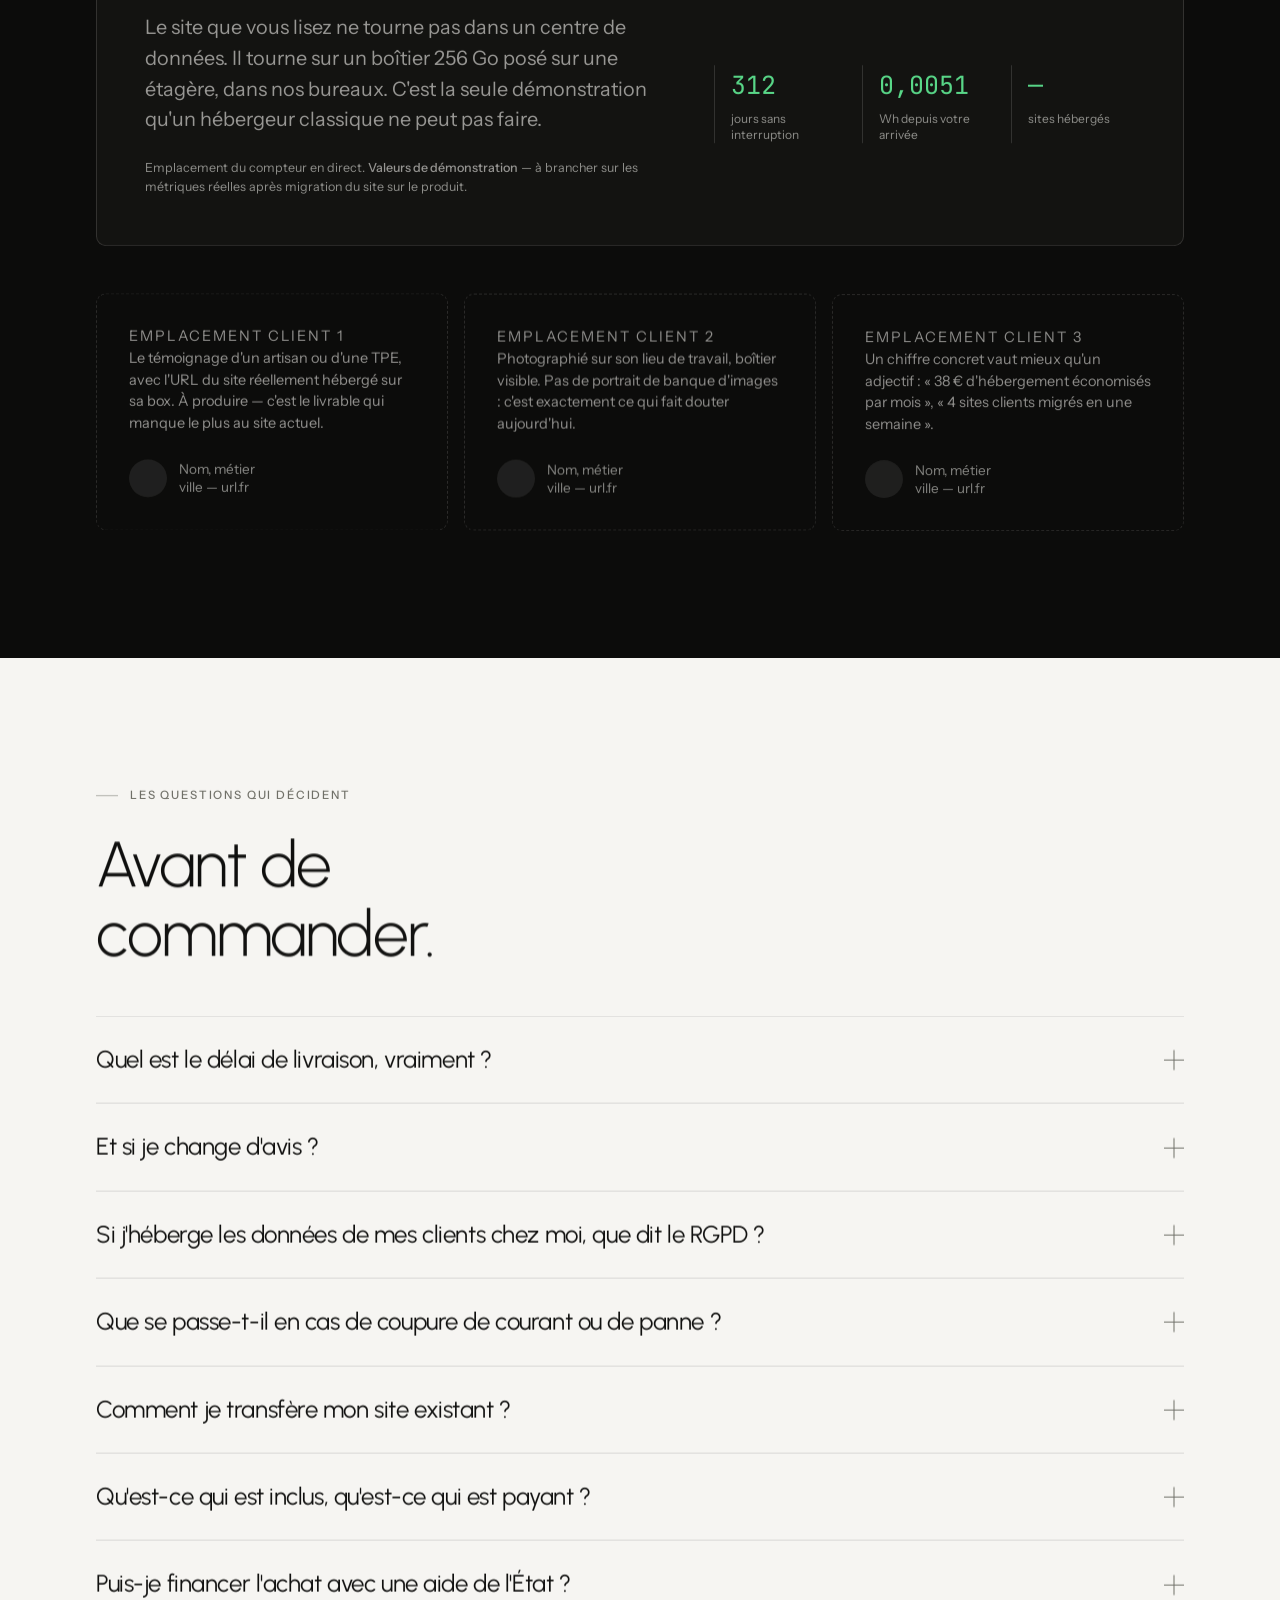
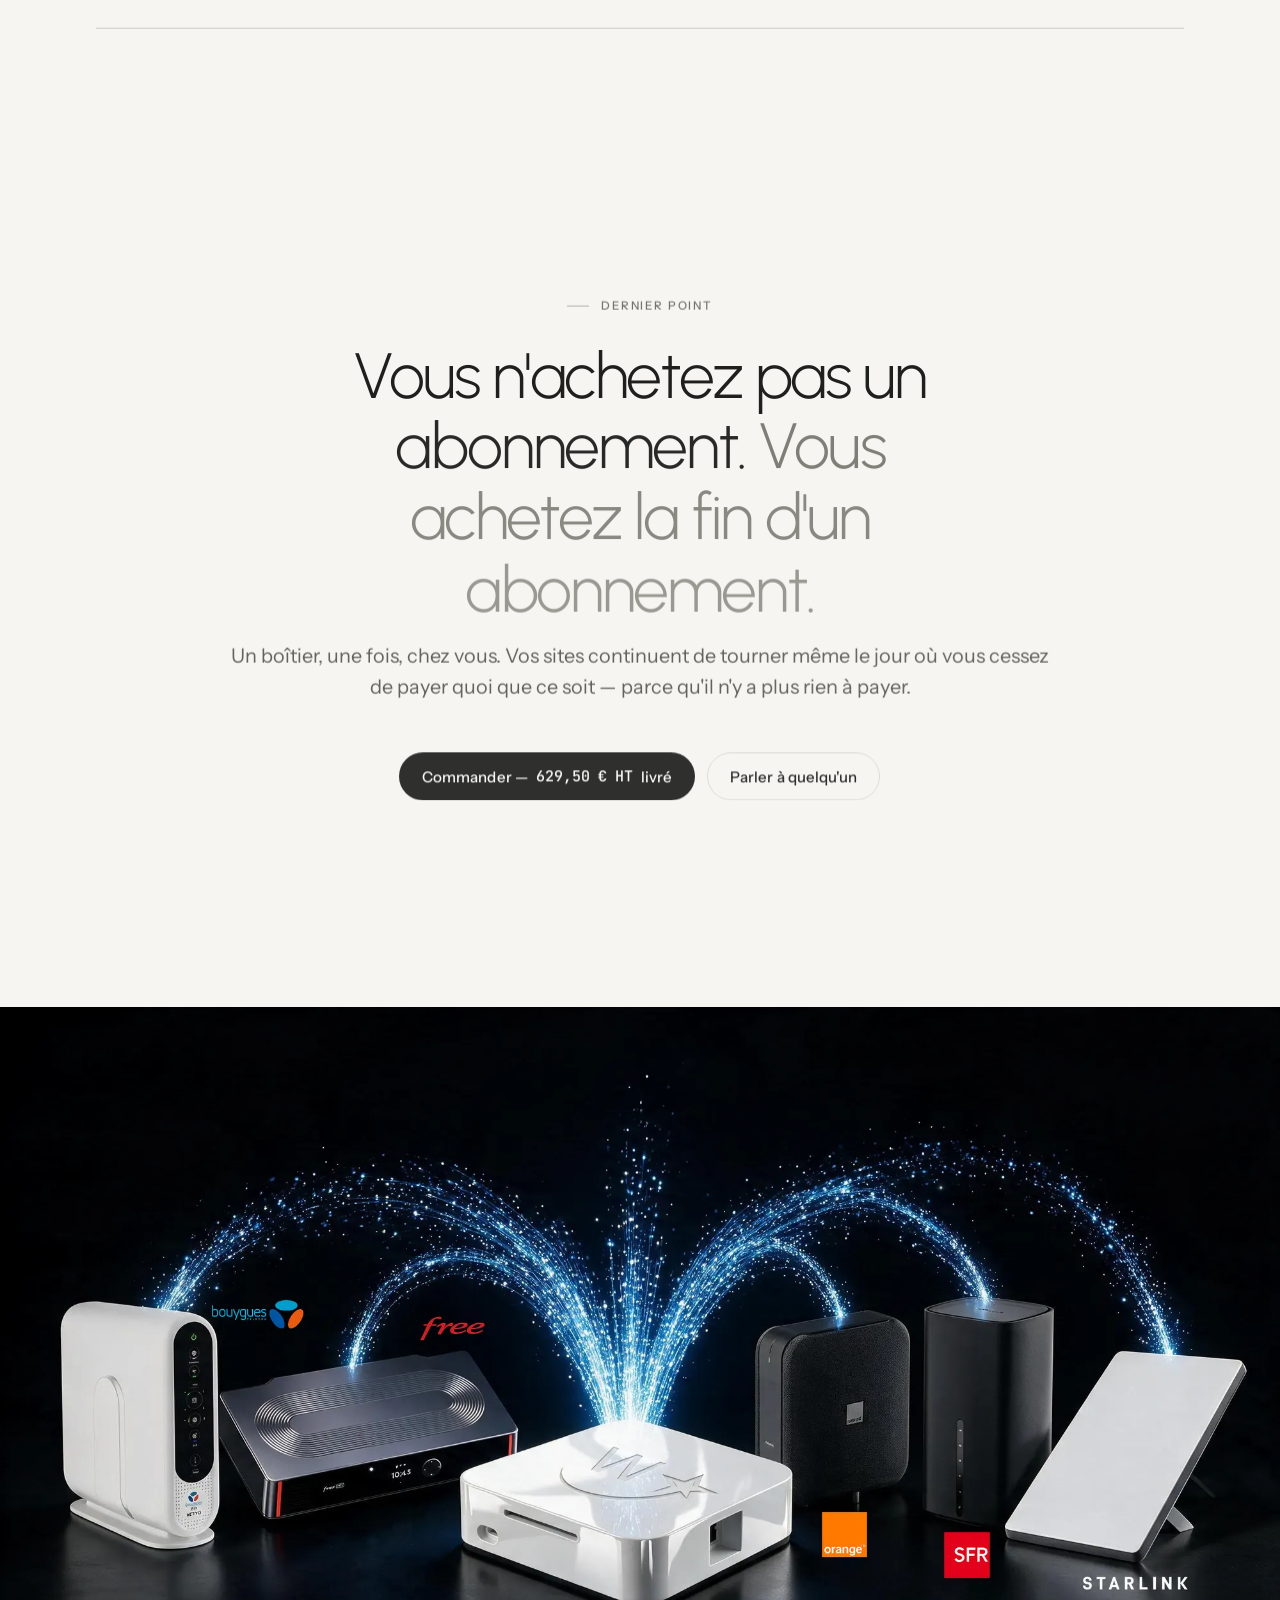
==== commit be75da26: "Add files via upload" ====
--- a/index.html
+++ b/index.html
@@ -3264,7 +3264,7 @@
      les deux liens « Nous consulter » de la section IA, pas de
      formulaire dédié à maintenir en double. -->
 <section id="distributeur" class="night">
-  <figure class="dist__hero"><img src="[data-uri]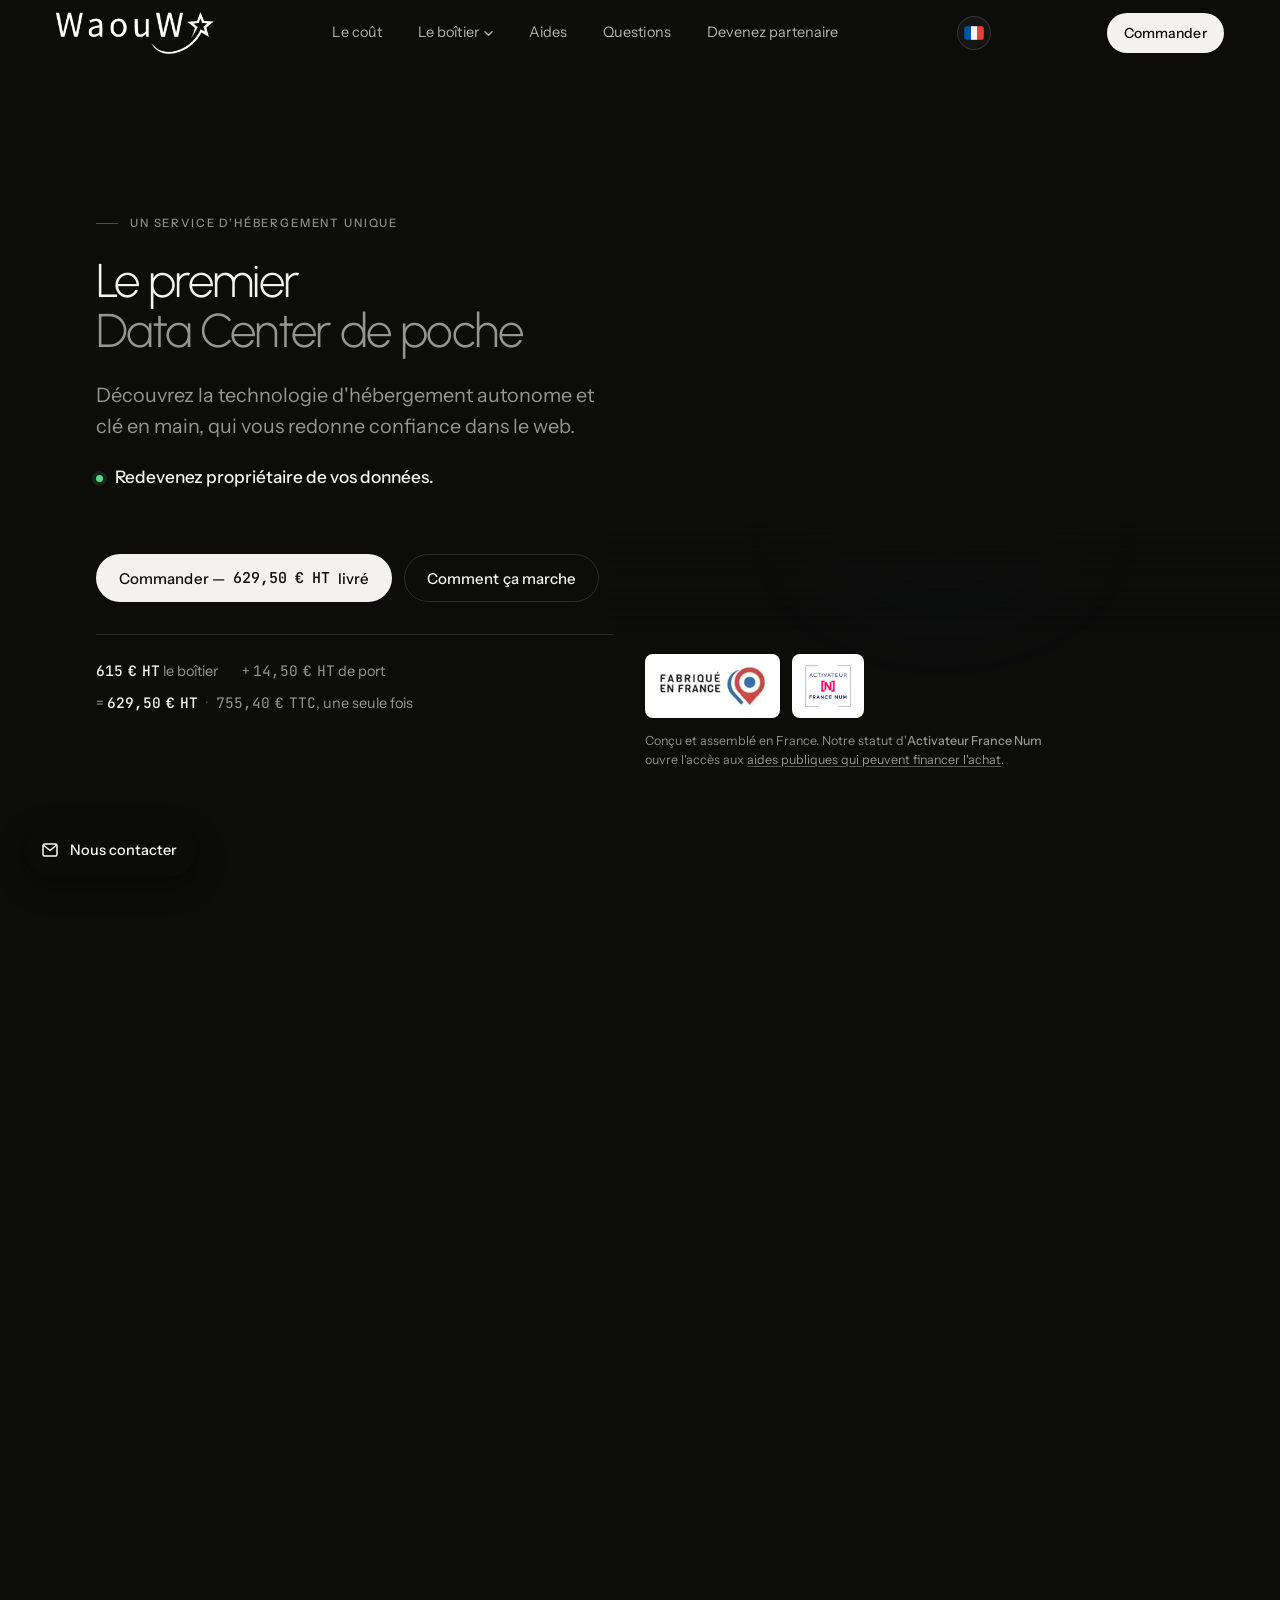
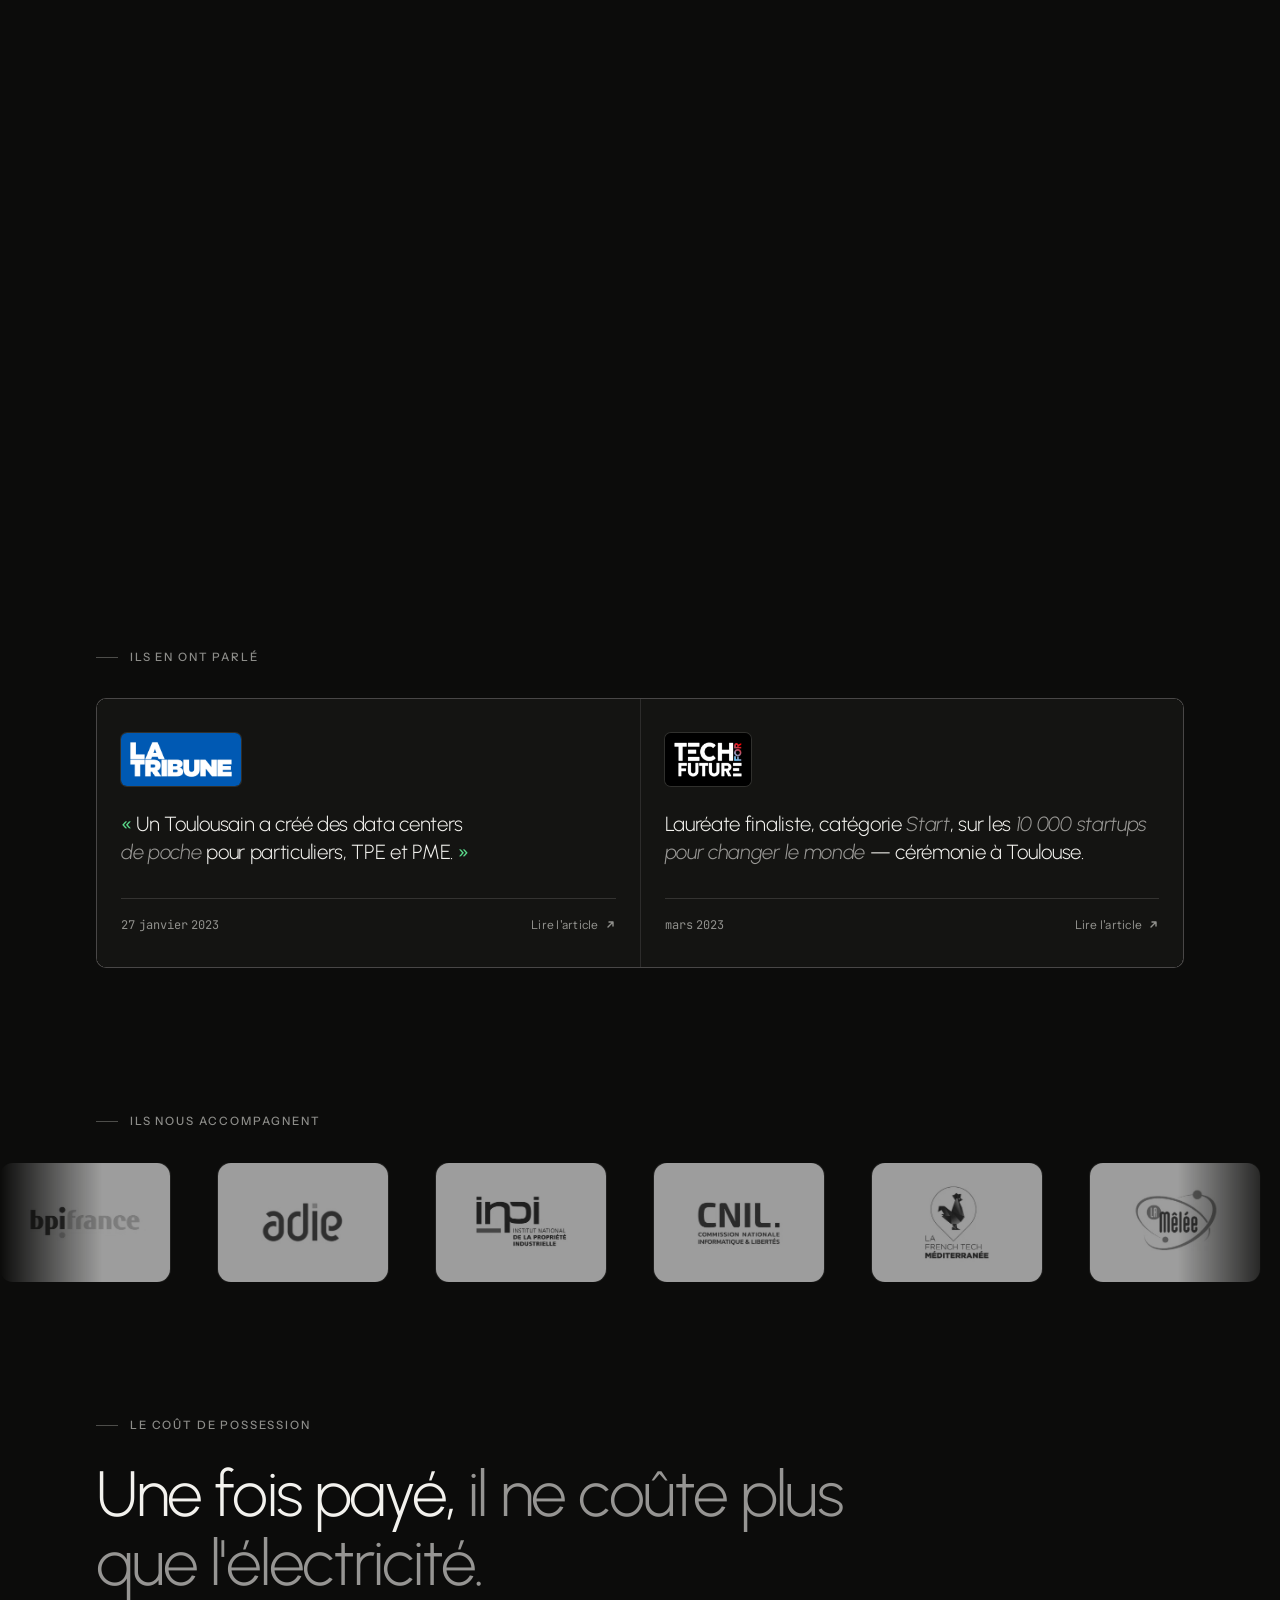
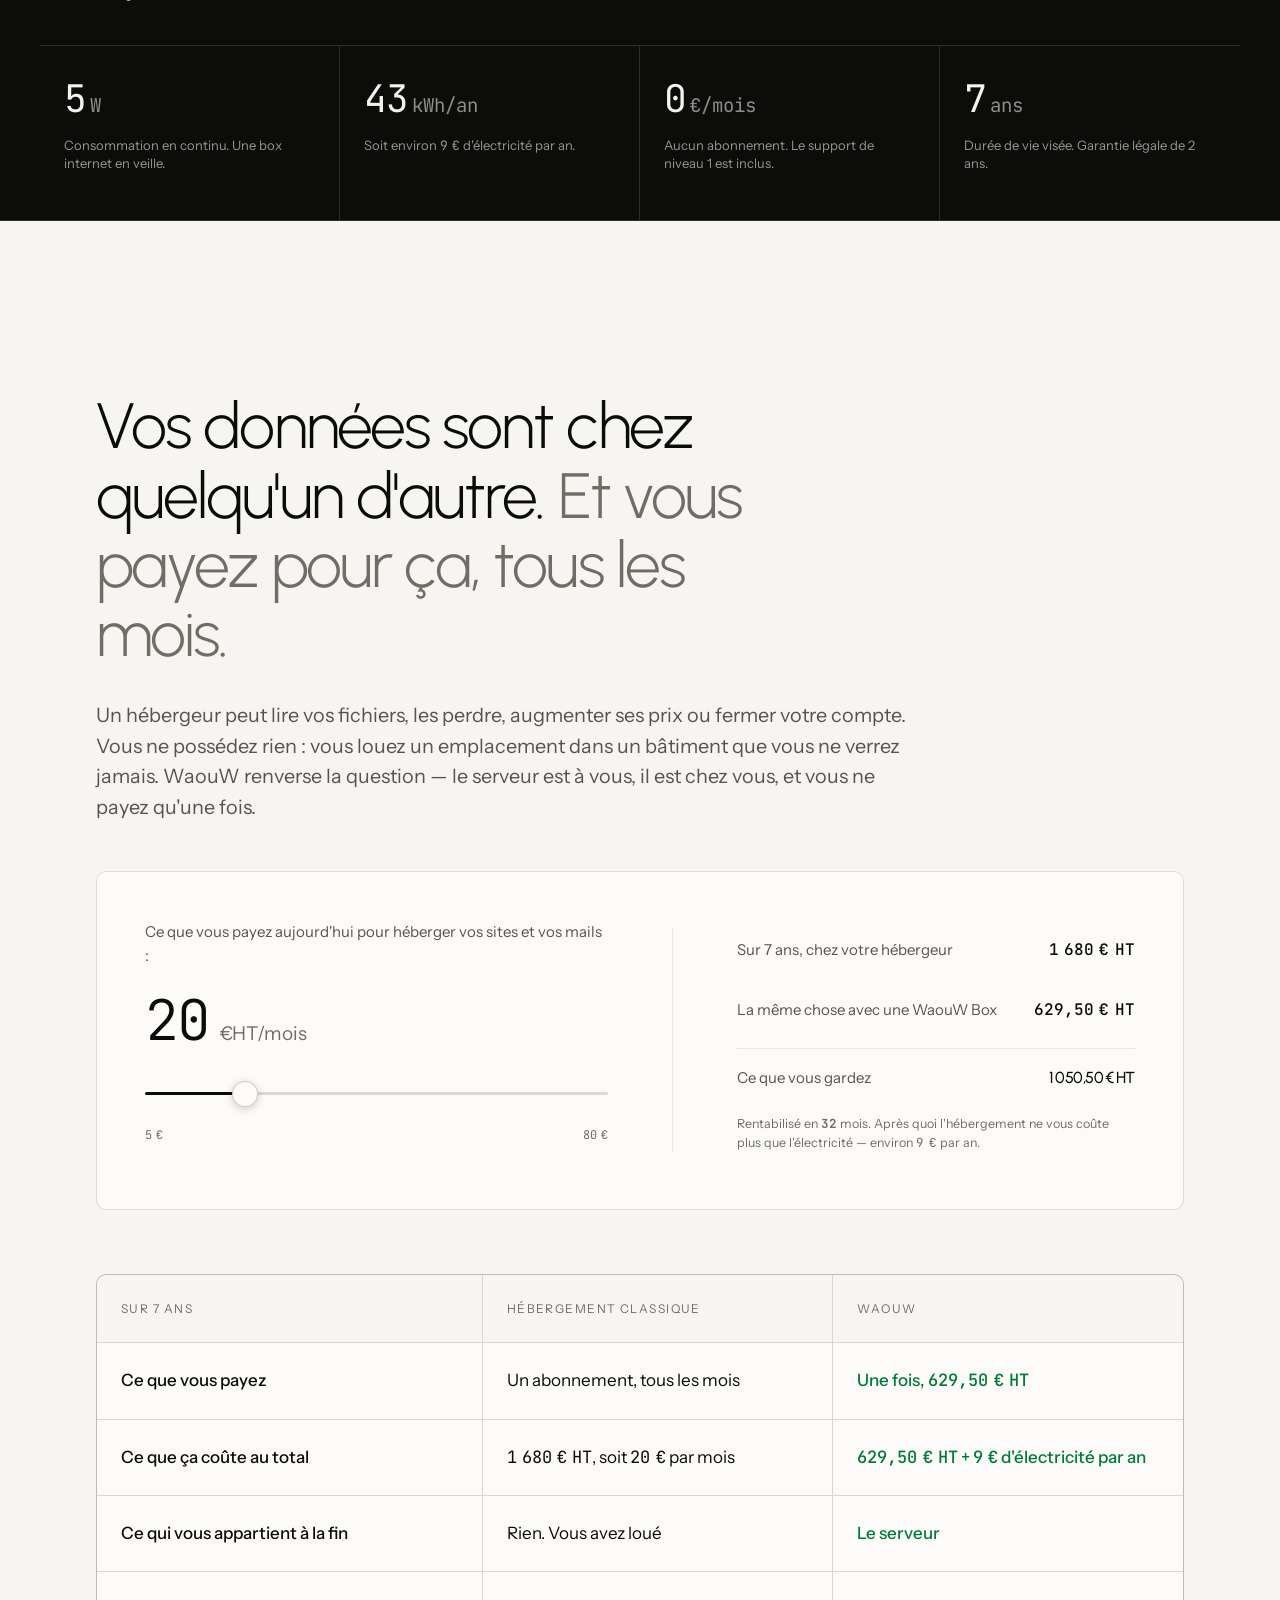
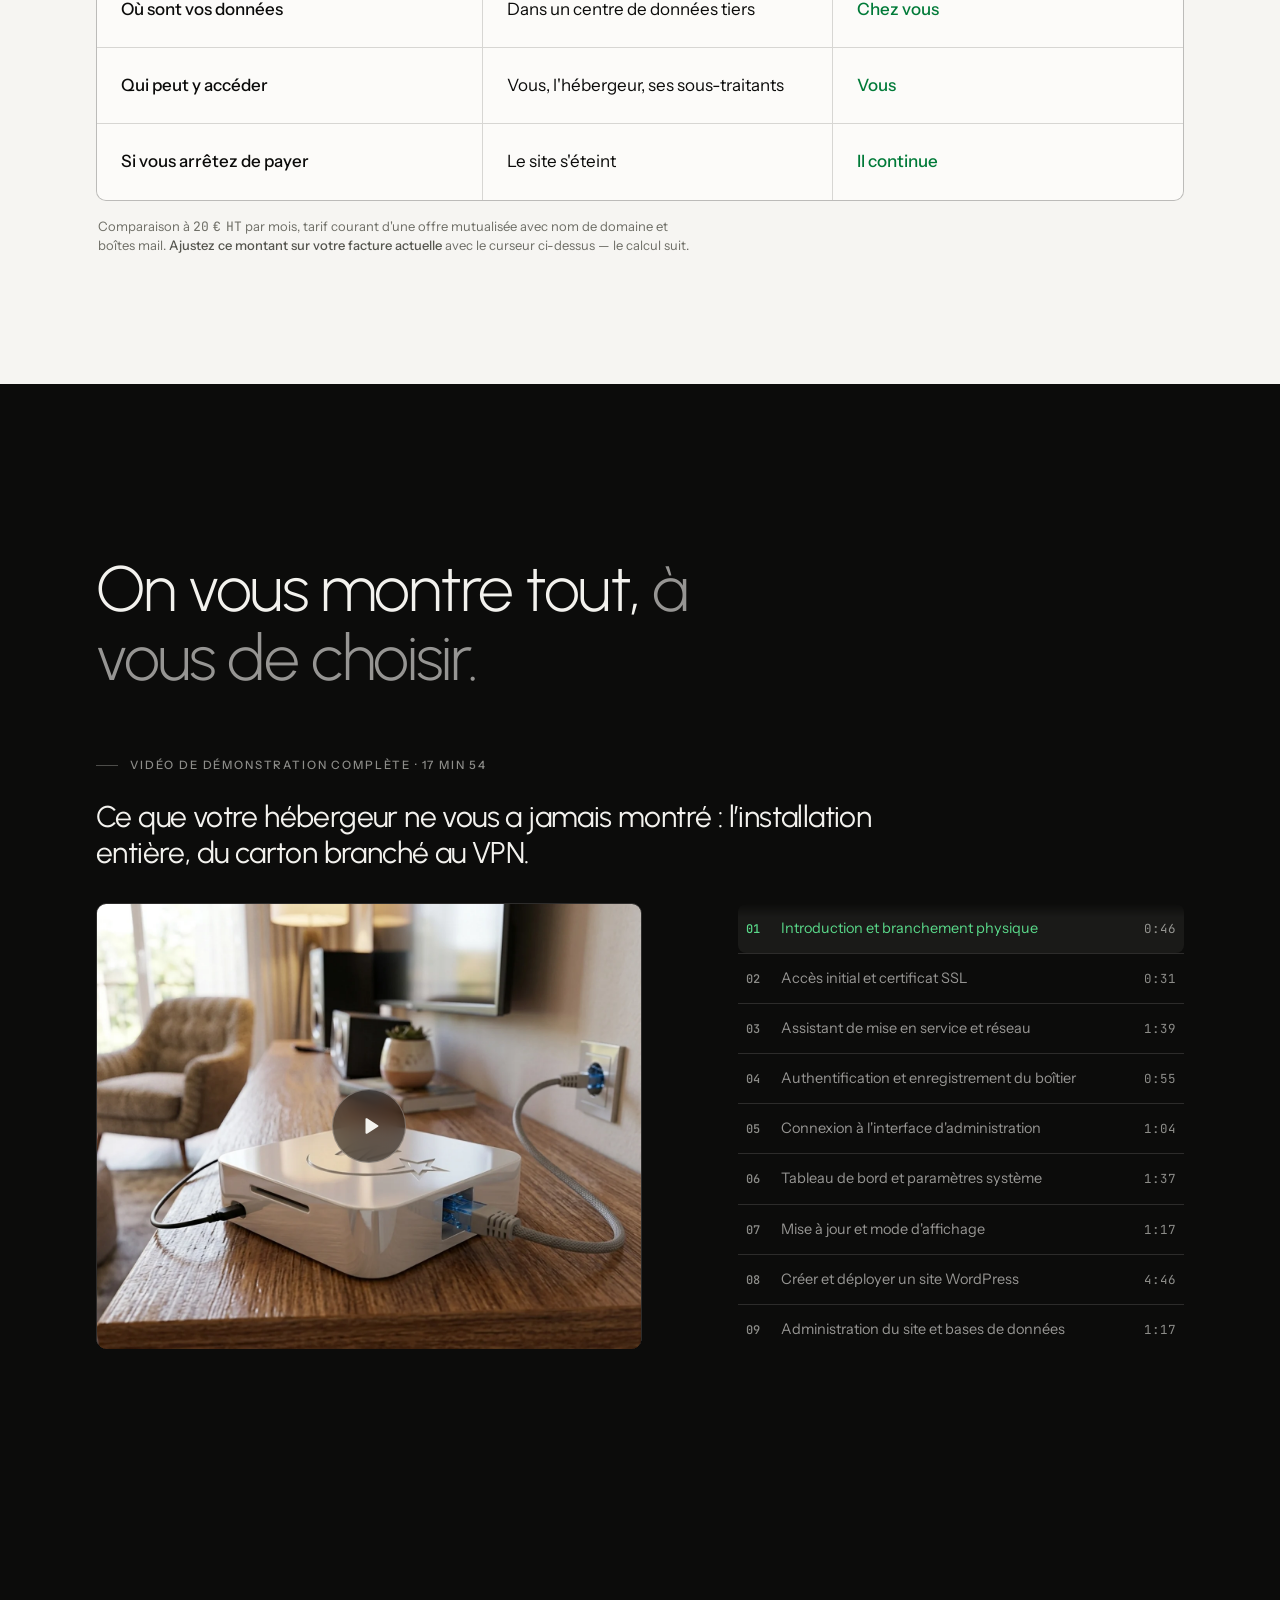
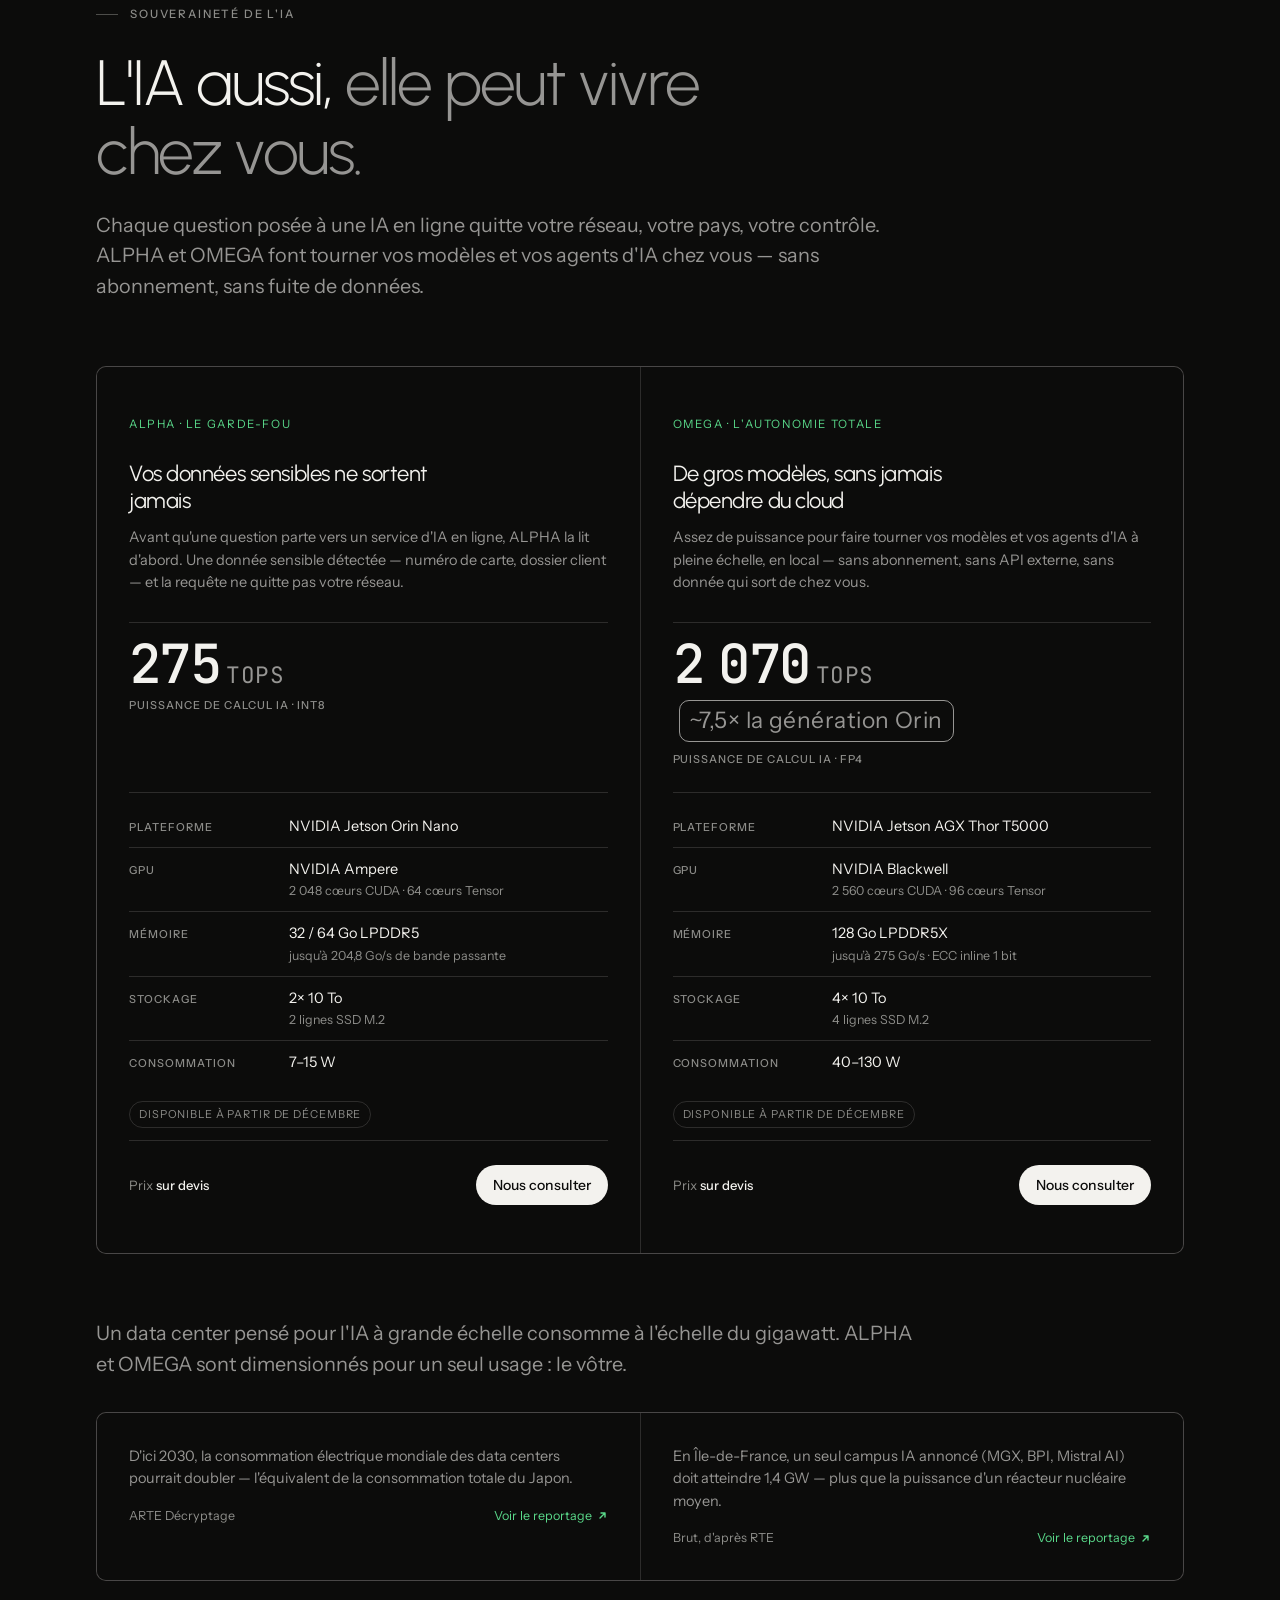
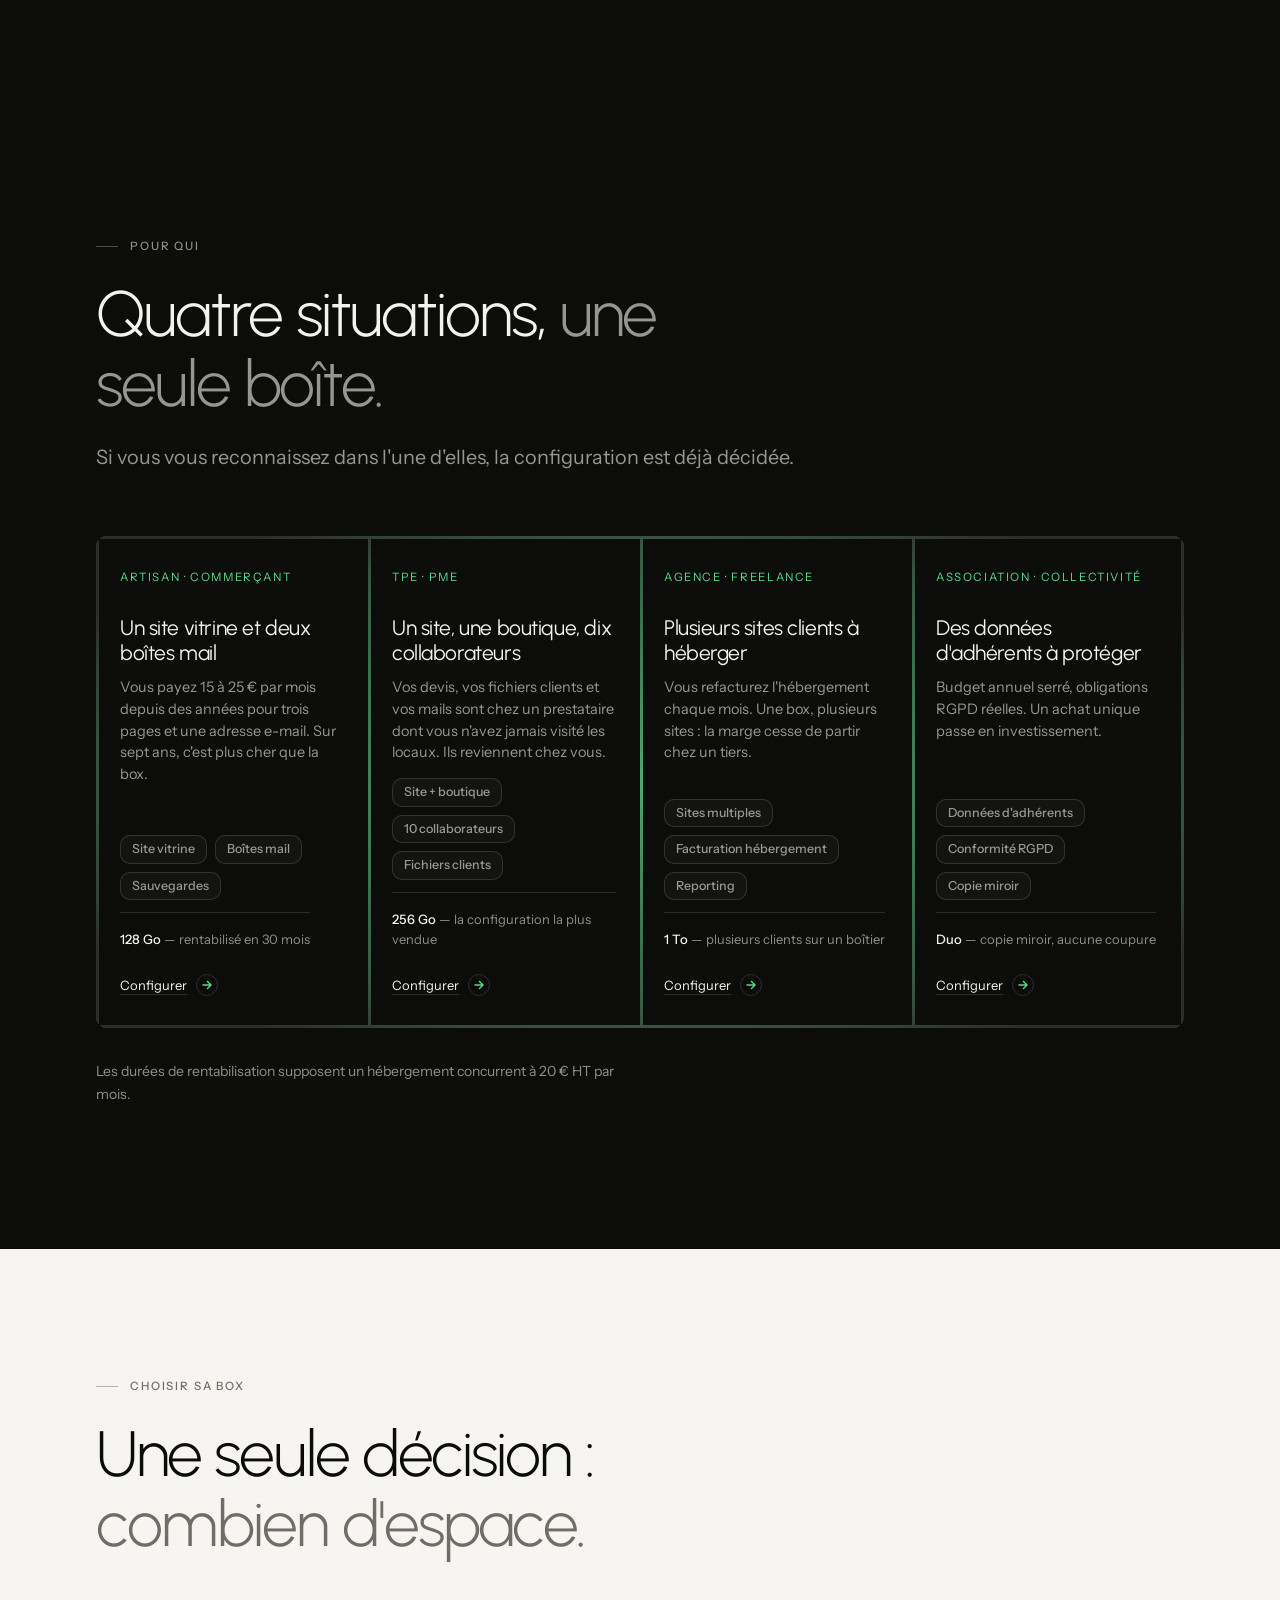
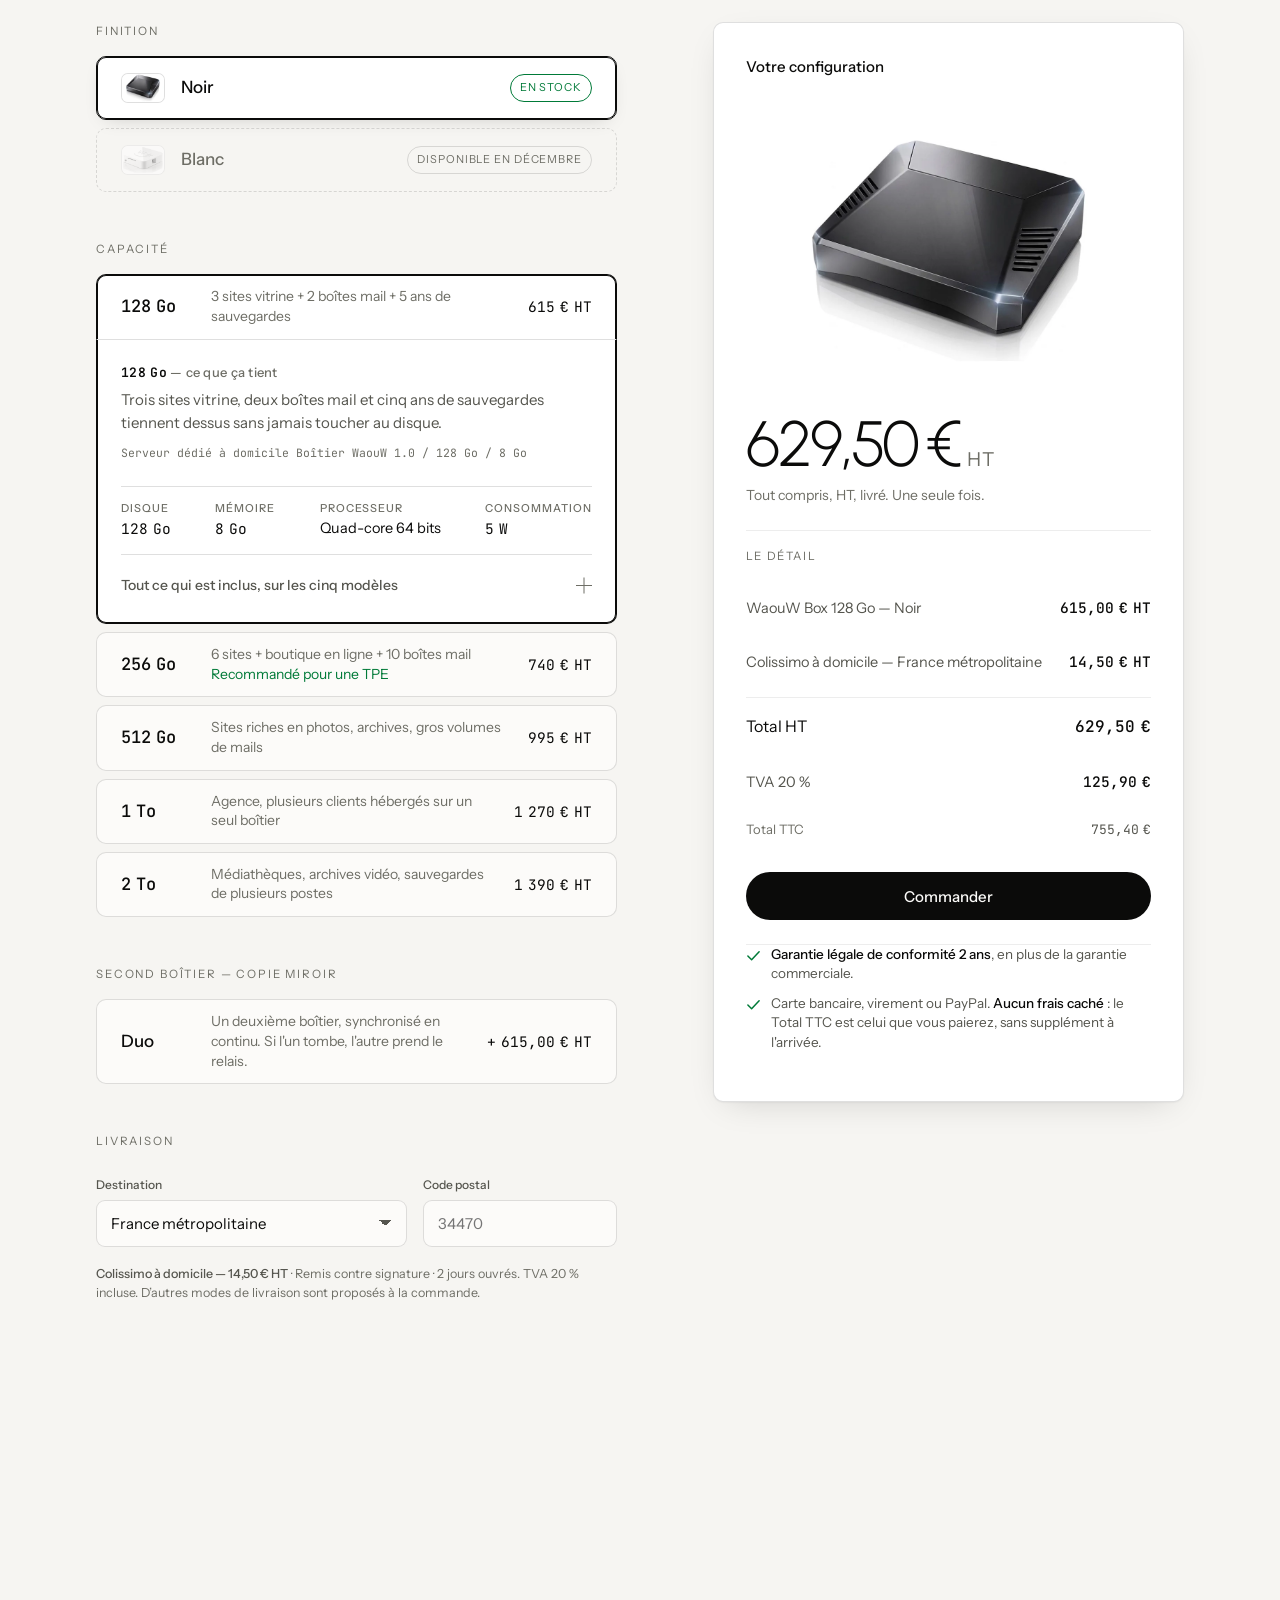
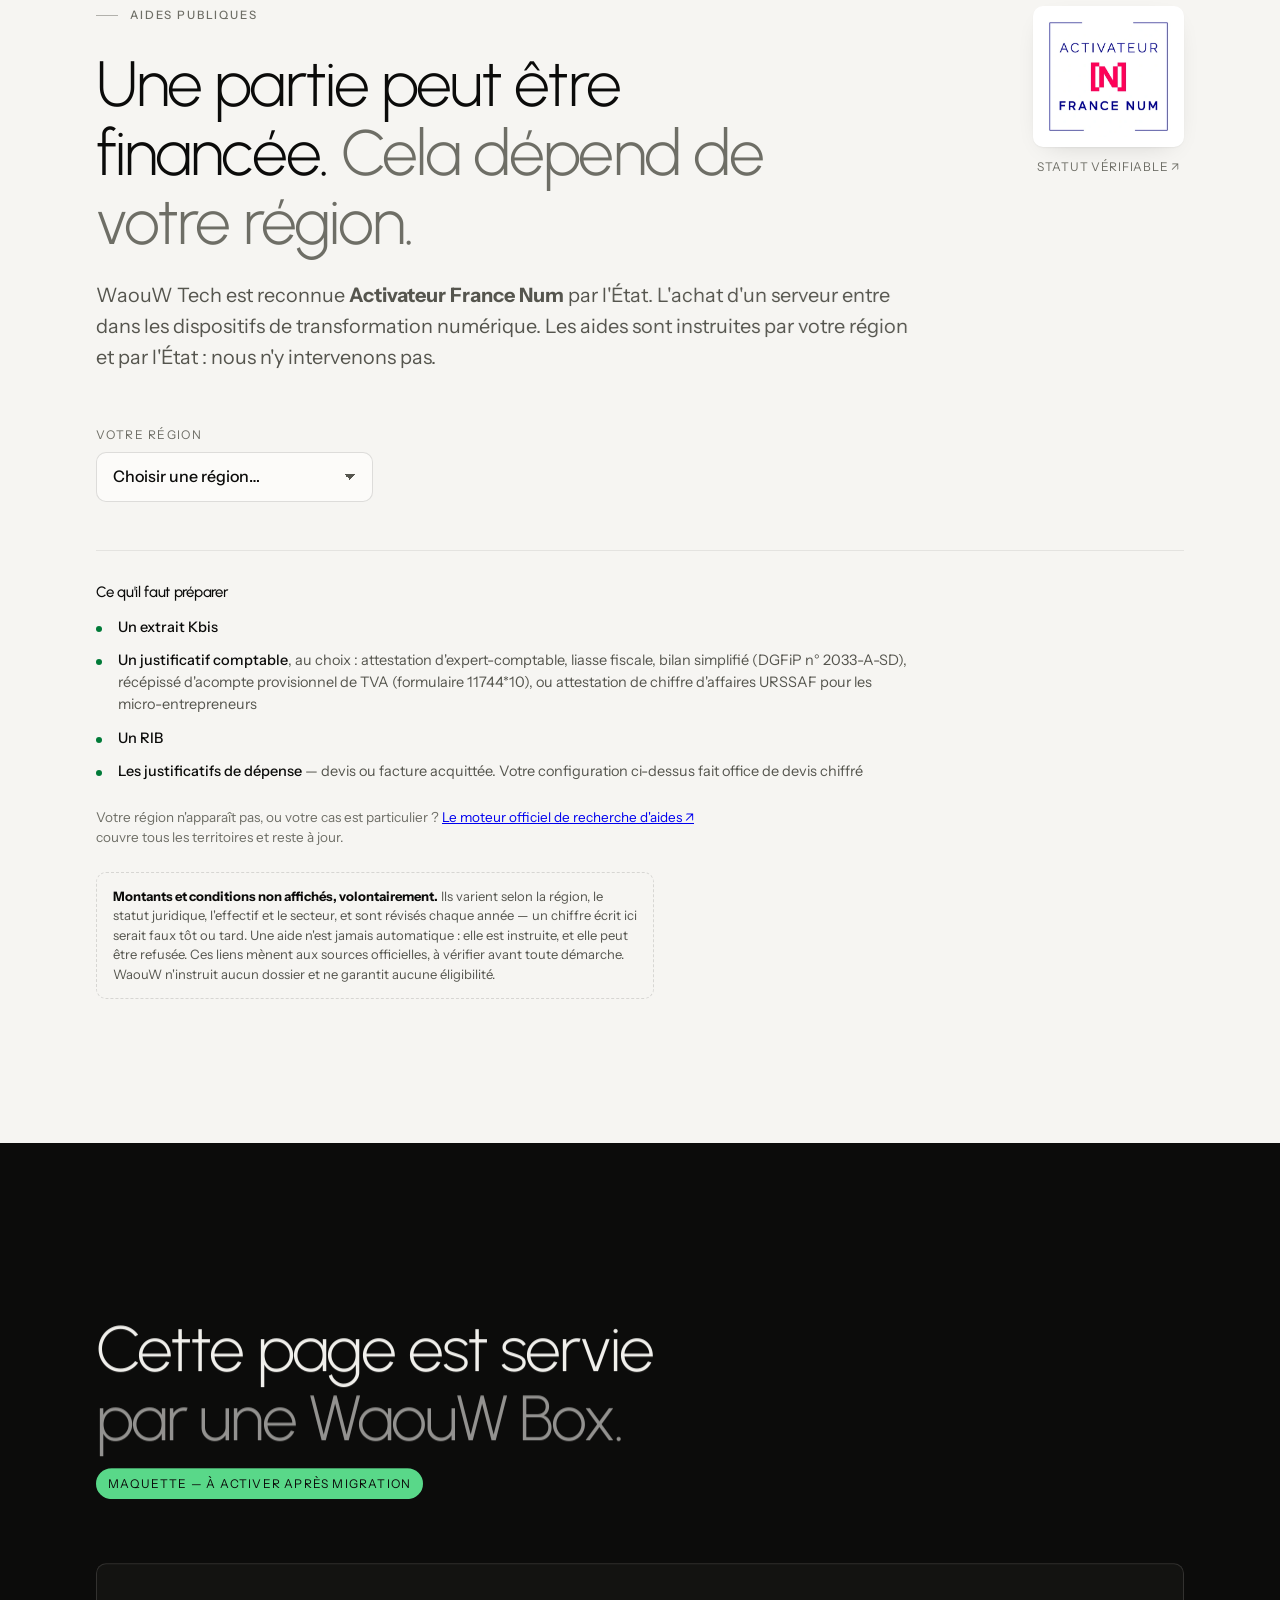
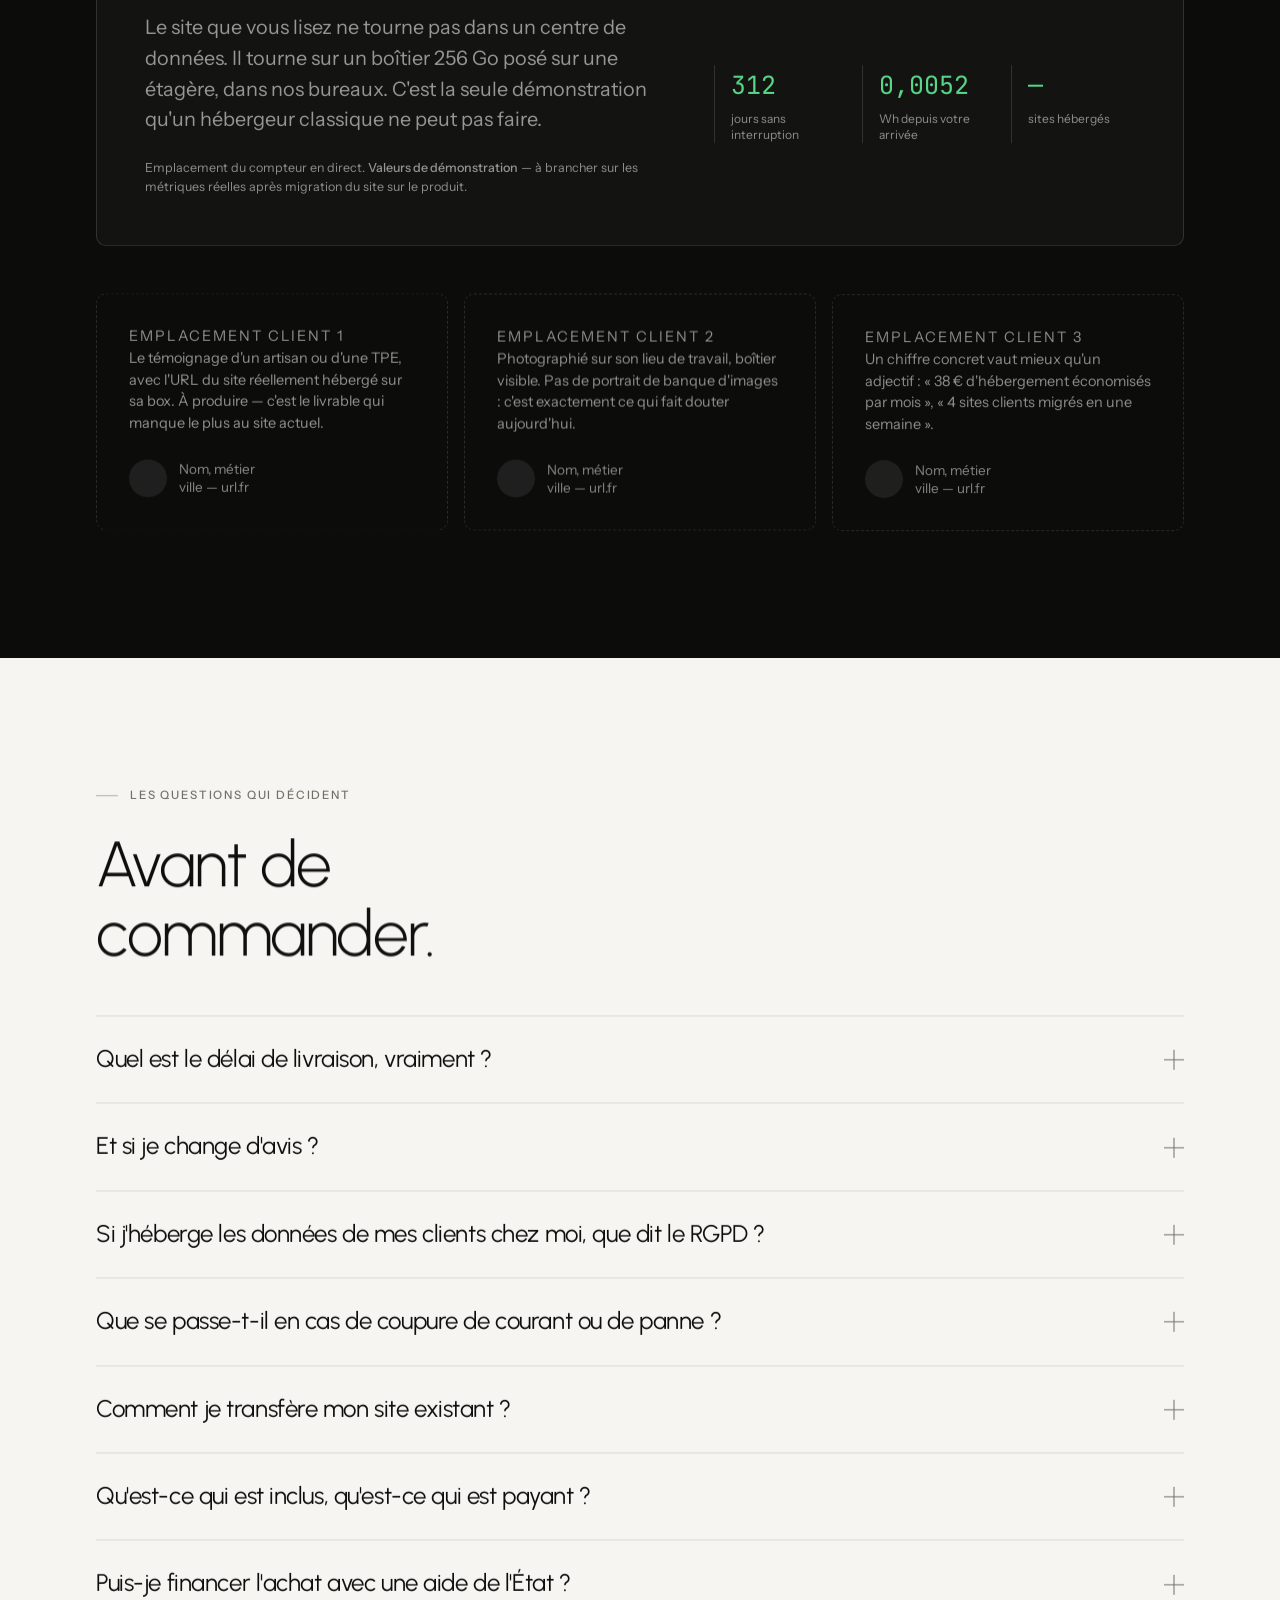
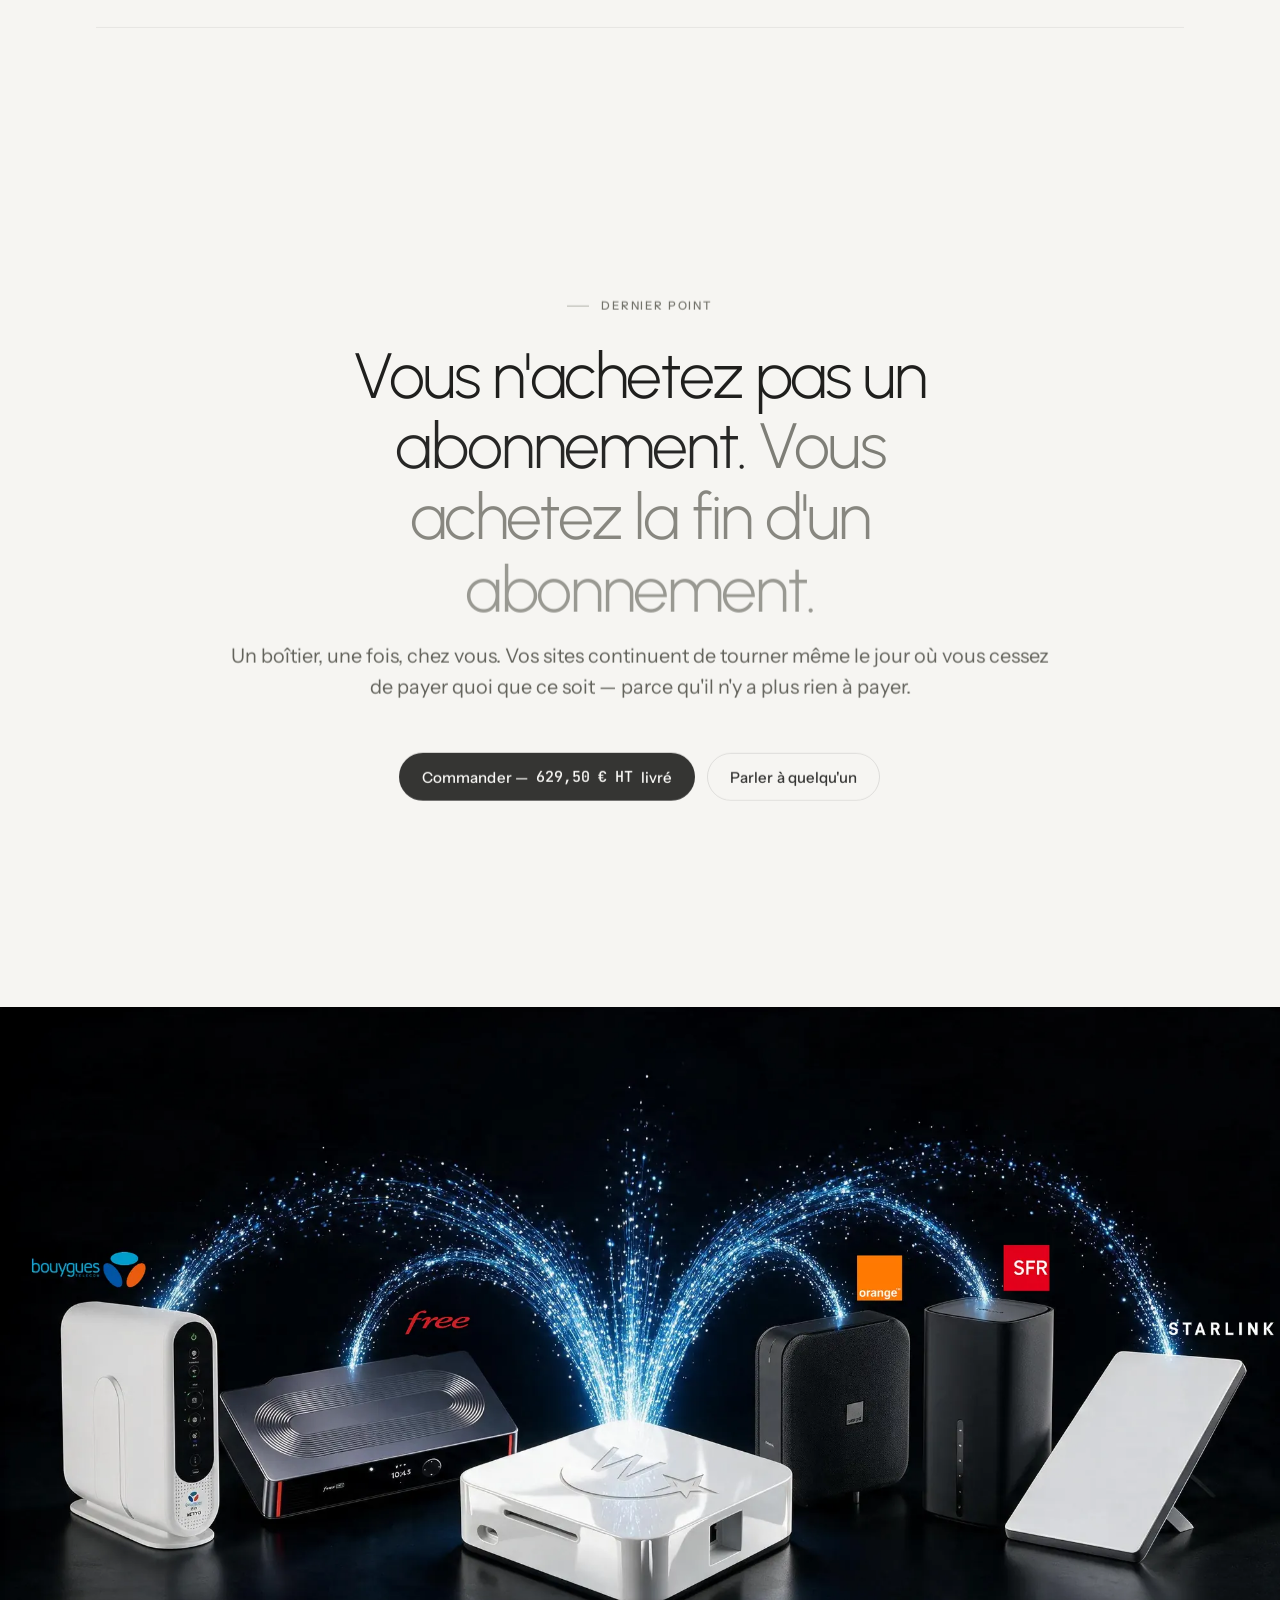
